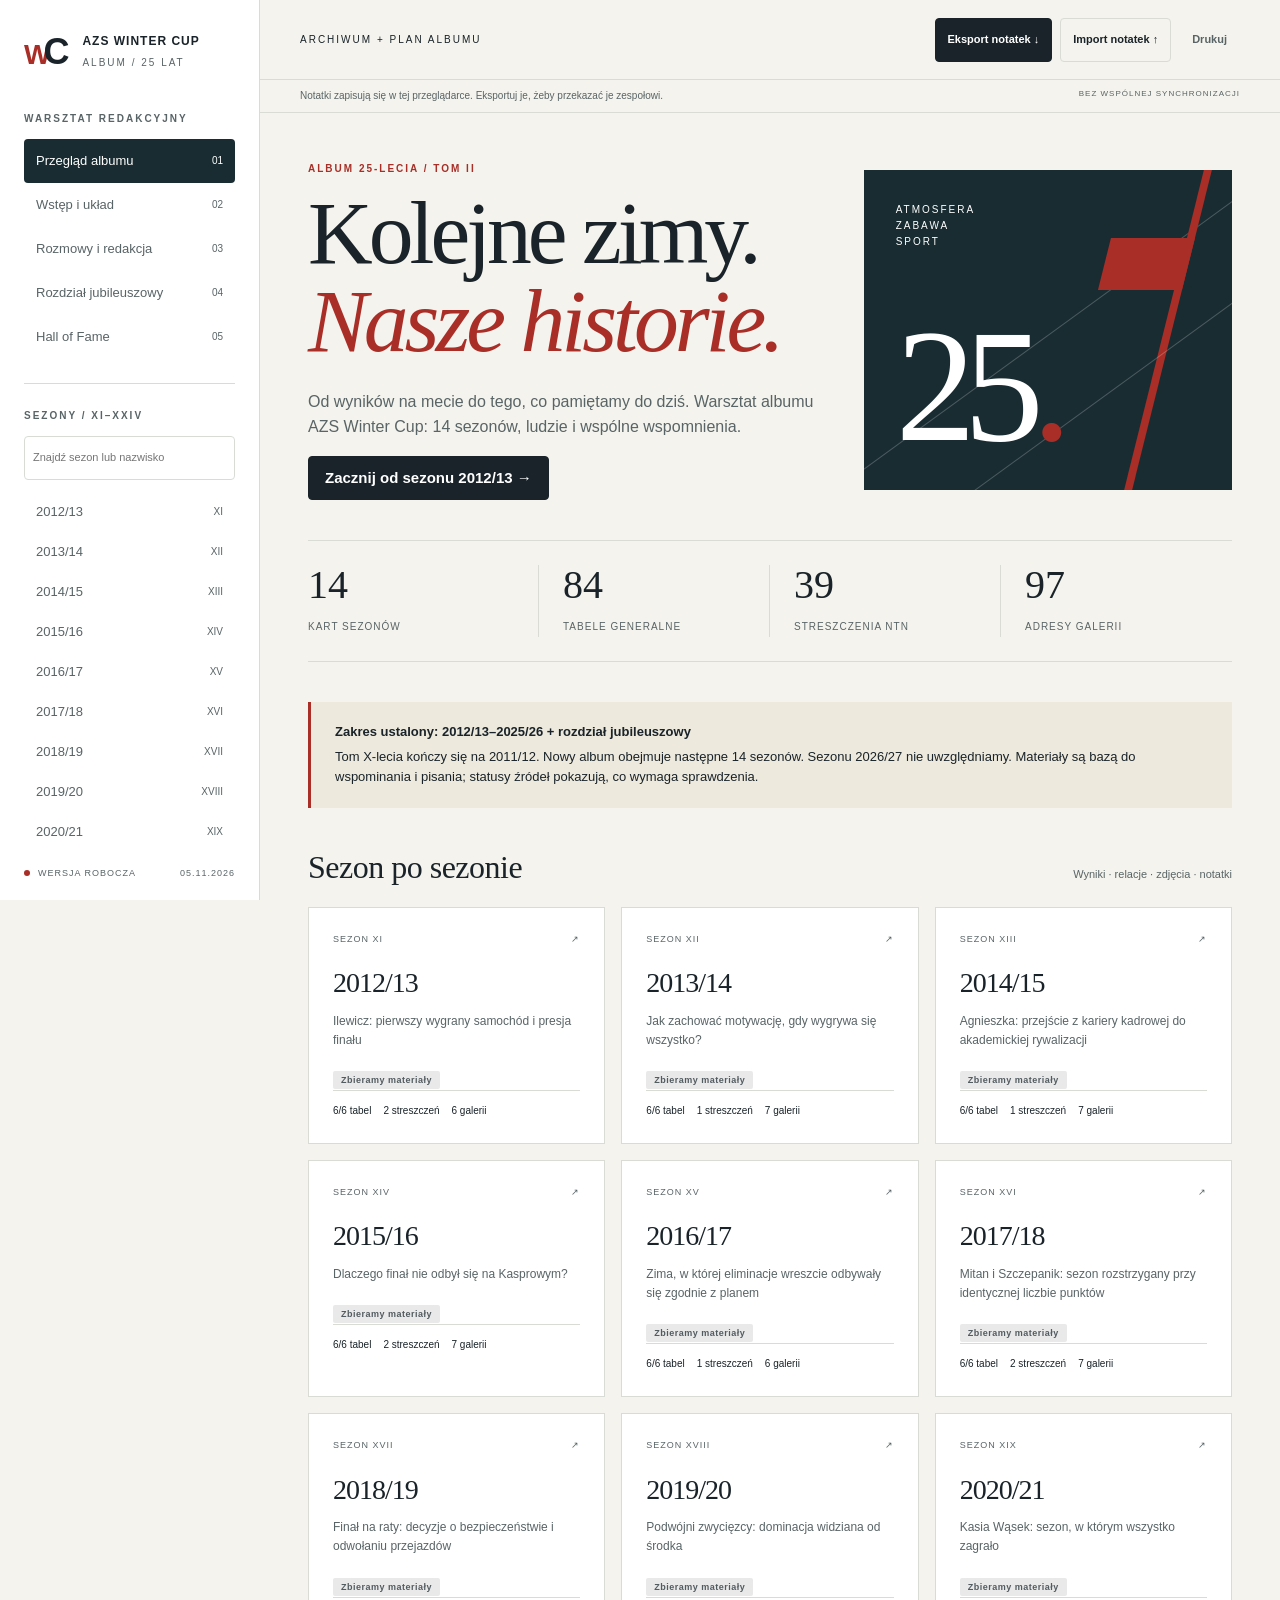
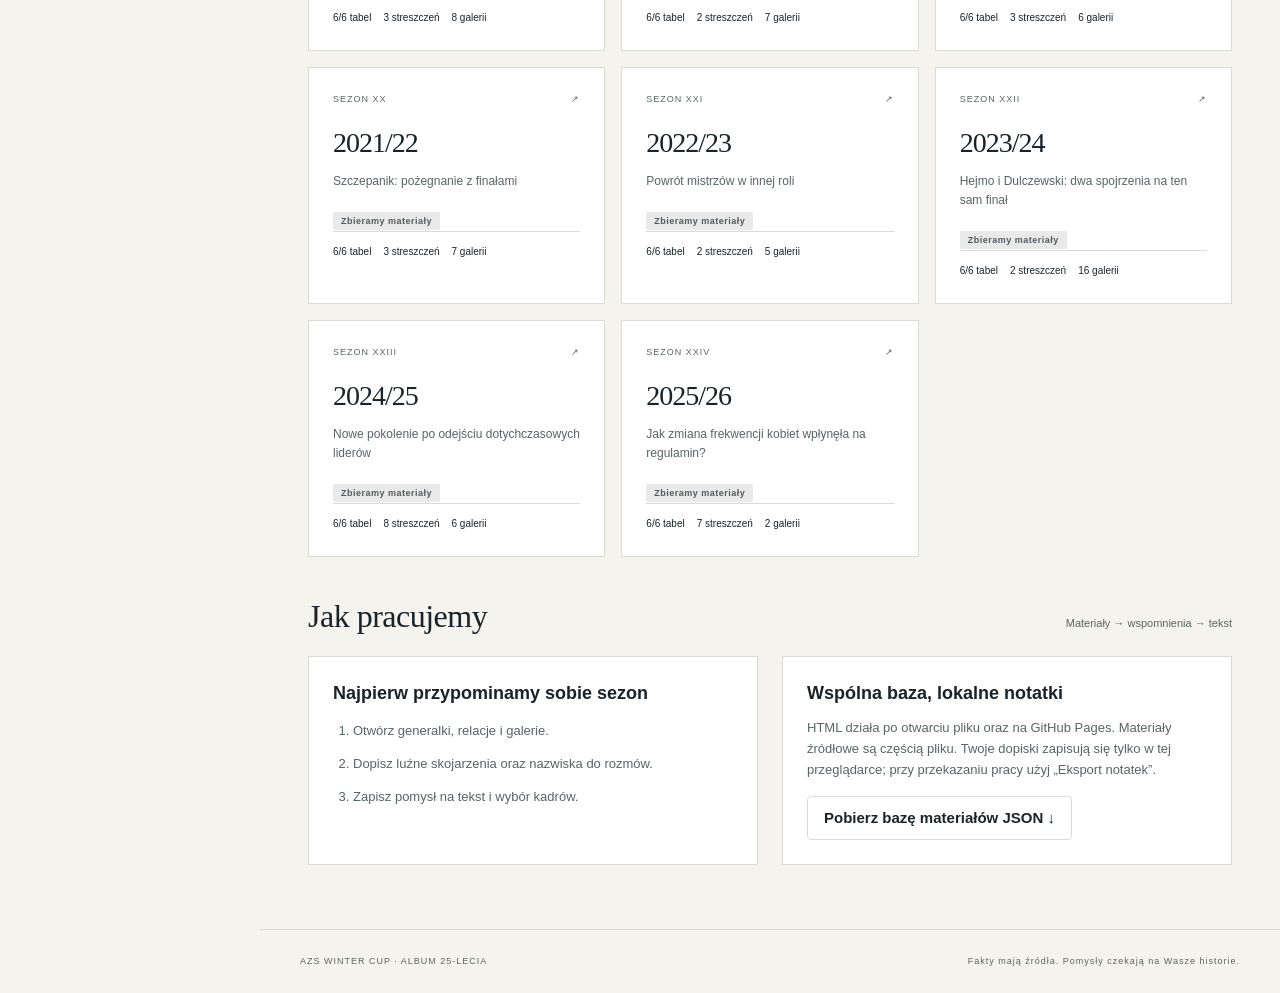
==== index.html @ 9c061614 "Create AZS Winter Cup anniversary album workspace" ====
<!doctype html>
<html lang="pl">
<head>
  <meta charset="utf-8">
  <meta name="viewport" content="width=device-width, initial-scale=1">
  <meta name="description" content="Warsztat redakcyjny albumu na 25-lecie AZS Winter Cup. Sezony, wyniki, relacje, galerie i plan rozmów.">
  <title>AZS Winter Cup — warsztat albumu 25-lecia</title>
  <style>:root{--ink:#192329;--paper:#f4f3ed;--white:#fff;--line:#d8dcd5;--muted:#596466;--red:#a92e27;--dark:#182c31;--sage:#dce5d9;--green:#345a43;--focus:#a92e27;--space:4px}*{box-sizing:border-box}body{margin:0;background:var(--paper);color:var(--ink);font:15px/1.6 -apple-system,BlinkMacSystemFont,"Segoe UI",sans-serif}a{color:var(--red);text-underline-offset:4px}button,input,textarea,select{font:inherit}button,.button{cursor:pointer;min-height:44px;padding:8px 16px;background:var(--ink);color:var(--white);border:1px solid var(--ink);border-radius:4px;font-weight:600;text-decoration:none;display:inline-flex;align-items:center;justify-content:center;gap:8px}.secondary{background:transparent;color:var(--ink);border-color:var(--line)}button:hover,.button:hover{filter:brightness(.92)}:focus-visible{outline:3px solid var(--focus);outline-offset:4px}input,textarea,select{width:100%;min-height:44px;background:var(--white);border:1px solid var(--line);border-radius:4px;color:var(--ink);padding:12px}textarea{resize:vertical;min-height:112px}h1,h2,h3,p{margin-top:0}h1{font:clamp(48px,7vw,100px)/.98 Georgia,serif;font-weight:400;letter-spacing:-4px;margin-bottom:24px}h2{font:32px/1.2 Georgia,serif;letter-spacing:-.5px;margin-bottom:24px}h3{font-size:18px;line-height:1.4;margin-bottom:12px}p{margin-bottom:16px}.skip{position:fixed;top:-100px;left:16px;z-index:10;padding:12px;background:var(--white)}.skip:focus{top:16px}.sidebar{position:fixed;inset:0 auto 0 0;width:260px;background:var(--white);border-right:1px solid var(--line);padding:32px 24px 20px;display:flex;flex-direction:column}.brand{display:flex;align-items:center;gap:12px;text-decoration:none;color:var(--ink);font-size:12px;font-weight:800;letter-spacing:1px;margin-bottom:40px}.brand small{display:block;font-size:10px;font-weight:500;color:var(--muted);letter-spacing:2px;margin-top:4px}.brand-mark{font-size:28px;line-height:1;letter-spacing:-7px;padding-right:8px;color:var(--red)}.brand-mark span{color:var(--ink);font-size:36px}.nav-label,.eyebrow{font-size:10px;font-weight:700;letter-spacing:2px;color:var(--muted);display:block;margin-bottom:12px}nav a{display:flex;align-items:center;justify-content:space-between;min-height:44px;padding:8px 12px;border-radius:4px;text-decoration:none;color:var(--muted);font-size:13px}nav a:hover{background:var(--paper)}nav a.active{background:var(--dark);color:var(--white)}nav a span:last-child{font-size:10px}.nav-seasons{border-top:1px solid var(--line);margin-top:24px;padding-top:24px;overflow:auto;flex:1}.nav-seasons input{font-size:11px;padding:8px;margin-bottom:12px}#season-nav a{min-height:40px;padding:8px 12px}#search-count{font-size:11px;margin:8px;color:var(--muted)}.sidebar-bottom{padding-top:16px;font-size:9px;letter-spacing:1px;display:flex;align-items:center;gap:8px;flex-wrap:wrap;color:var(--muted)}.sidebar-bottom>span:last-child{margin-left:auto}.dot{width:6px;height:6px;border-radius:50%;background:var(--red);display:inline-block}.workspace{margin-left:260px}.topbar{min-height:80px;padding:16px 40px;display:flex;justify-content:space-between;align-items:center;gap:16px;border-bottom:1px solid var(--line)}.topbar>span{font-size:10px;letter-spacing:2px}.top-actions{display:flex;gap:8px;align-items:center}.top-actions button,.top-actions .button{font-size:11px;padding:8px 12px}.icon-button{color:var(--muted);background:transparent;border-color:transparent}.save-strip{padding:8px 40px;font-size:10px;display:flex;gap:12px;justify-content:space-between;color:var(--muted);border-bottom:1px solid var(--line)}.save-strip>span:last-child{font-size:8px;letter-spacing:1px;white-space:nowrap}main{max-width:1440px;padding:48px 48px 64px;margin:auto;min-height:70vh}.eyebrow{color:var(--red)}.hero{position:relative;display:grid;grid-template-columns:1.4fr 1fr;gap:40px;padding-bottom:40px;border-bottom:1px solid var(--line);align-items:center}.hero .intro{max-width:520px;font-size:16px;color:var(--muted)}.hero h1 em{font-style:italic;color:var(--red)}.hero .index{position:absolute;right:0;top:0;font-size:10px;color:var(--muted)}.hero-art{background:var(--dark);min-height:320px;padding:32px;position:relative;overflow:hidden;color:var(--white);display:flex;flex-direction:column;justify-content:space-between}.hero-art:before,.hero-art:after{content:"";position:absolute;width:160%;height:1px;left:-40%;top:60%;background:#ffffff38;transform:rotate(-36deg)}.hero-art:after{top:75%;left:-20%}.hero-art .big{font:160px/.9 Georgia,serif;letter-spacing:-12px;z-index:1}.hero-art .art-caption{font-size:10px;letter-spacing:2px;max-width:160px;z-index:1}.hero-art .pole{position:absolute;right:60px;top:0;height:100%;width:8px;background:var(--red);transform:skewX(-14deg)}.hero-art .pole:after{content:"";background:var(--red);width:84px;height:52px;position:absolute;top:68px;right:0}.stats{display:grid;grid-template-columns:repeat(4,1fr);border-bottom:1px solid var(--line);padding:24px 0;margin-bottom:40px}.stat{border-right:1px solid var(--line);padding:0 24px}.stat:first-child{padding-left:0}.stat:last-child{border:0}.stat strong{font:40px/1 Georgia,serif;display:block;margin-bottom:8px}.stat span{font-size:10px;letter-spacing:1px;color:var(--muted);text-transform:uppercase}.section-title{display:flex;justify-content:space-between;gap:16px;align-items:baseline;margin-top:40px}.section-title h2{margin-bottom:20px}.section-title span{font-size:11px;color:var(--muted)}.notice{padding:20px 24px;border-left:3px solid var(--red);background:#eee9dd;margin:24px 0;font-size:13px}.notice strong{display:block;margin-bottom:4px}.notice p:last-child{margin-bottom:0}.season-grid{display:grid;grid-template-columns:repeat(3,1fr);gap:16px}.season-card{padding:24px;background:var(--white);border:1px solid var(--line);text-decoration:none;color:var(--ink);transition:transform .15s}.season-card:hover{transform:translateY(-3px);border-color:var(--ink)}.card-top{display:flex;align-items:center;justify-content:space-between;font-size:9px;color:var(--muted);letter-spacing:1px;margin-bottom:20px}.season-card h3{font:28px/1.2 Georgia,serif;letter-spacing:-1px}.season-card p{font-size:12px;color:var(--muted);margin:12px 0 16px}.mini-counts{font-size:10px;border-top:1px solid var(--line);padding-top:12px;display:flex;gap:12px;flex-wrap:wrap}.pill{padding:4px 8px;background:var(--sage);color:var(--green);border-radius:2px;font-size:9px;font-weight:700;letter-spacing:.5px}.pill.gap{background:#f3e8d8;color:#71521f}.pill.plan{background:#e9e9e9;color:#525b60}.two-col{display:grid;grid-template-columns:1fr 1fr;gap:24px}.panel{background:var(--white);padding:24px;border:1px solid var(--line)}.panel p,.panel li{font-size:13px;color:var(--muted)}.panel ol,.panel ul{padding-left:20px;margin-bottom:0}.panel li{margin-bottom:12px}.empty{background:transparent;border:1px dashed #b2bab4;padding:24px;color:var(--muted);font-size:13px}.season-head{display:flex;justify-content:space-between;align-items:start;gap:24px;border-bottom:1px solid var(--line);padding-bottom:32px}.season-head h1{font-size:clamp(48px,6vw,80px);margin-bottom:16px}.season-head .description{max-width:640px;color:var(--muted);font-size:14px}.season-number{font:80px/1 Georgia,serif;color:#bac2b9}.subnav{display:flex;gap:24px;overflow:auto;border-bottom:1px solid var(--line);margin-bottom:32px}.subnav a{white-space:nowrap;color:var(--muted);font-size:12px;padding:16px 0;text-decoration:none}.subnav a:first-child{color:var(--red);border-bottom:2px solid var(--red)}section{scroll-margin-top:24px}.category-tabs{display:flex;flex-wrap:wrap;gap:8px;margin:16px 0}.category-tabs button{background:transparent;color:var(--ink);border-color:var(--line);font-size:12px}.category-tabs button[aria-pressed=true]{background:var(--dark);color:var(--white)}.table-wrap{overflow:auto;background:var(--white);border:1px solid var(--line)}table{width:100%;border-collapse:collapse;font-size:12px;text-align:left}th{font-size:9px;letter-spacing:1px;text-transform:uppercase;background:#edeFE9;color:var(--muted);padding:12px 16px}td{padding:12px 16px;border-bottom:1px solid #edf0e9;vertical-align:top}tbody tr:last-child td{border-bottom:0}td:first-child{font-weight:700;color:var(--red);width:60px}td:nth-child(2){font-weight:600}.source-note{color:var(--muted);font-size:11px;margin:12px 0 20px}.article-list{display:grid;gap:16px}.article{display:grid;grid-template-columns:140px 1fr;gap:24px;padding:24px;background:var(--white);border:1px solid var(--line)}.article-meta{font-size:10px;color:var(--muted)}.article-meta strong{display:block;color:var(--red);letter-spacing:1px;margin-bottom:8px}.article h3{margin-bottom:12px}.article p{font-size:13px;margin-bottom:12px;color:var(--muted)}.article a{font-size:12px}.edition-table td{min-width:100px}.edition-table td:first-child{width:auto;color:var(--ink);font-size:12px}.gallery-link{display:block;margin-bottom:8px;font-size:11px}.metadata{display:block;color:var(--muted);font-size:10px;font-weight:400}.fields-grid{display:grid;grid-template-columns:1fr 1fr;gap:20px}.field{display:block;font-size:12px;font-weight:600}.field input,.field textarea,.field select{margin-top:8px;font-weight:400;font-size:13px}.field.wide{grid-column:1/-1}.planning{padding:24px;background:#e5eadd;border:1px solid #cbd5c6}.planning h3{font:24px/1.2 Georgia,serif}.person-grid{display:grid;grid-template-columns:repeat(3,1fr);gap:16px}.person{padding:24px;background:var(--white);border:1px solid var(--line)}.person .role{font-size:10px;color:var(--red);text-transform:uppercase;letter-spacing:1px;margin-bottom:12px}.person h3{font:24px/1.2 Georgia,serif}.person p{font-size:12px;color:var(--muted)}.person .source-note{margin-bottom:0}.wireframe{display:grid;grid-template-columns:1fr 1fr;background:var(--white);padding:24px;gap:16px;border:1px solid var(--line);margin:24px 0}.photo-slot{min-height:160px;border:1px dashed #a8b3a8;background:repeating-linear-gradient(-45deg,#f2f4ee,#f2f4ee 12px,#ebeee7 12px,#ebeee7 13px);display:flex;align-items:center;justify-content:center;text-align:center;padding:24px;color:var(--muted);font-size:11px;letter-spacing:1px}.photo-slot.tall{grid-row:span 2;min-height:320px}.wire-text{padding:12px}.wire-text p{font-size:12px;color:var(--muted)}.wire-text .fake-quote{font:24px/1.3 Georgia,serif;color:var(--ink)}.byline{font-size:10px!important;letter-spacing:1px;text-transform:uppercase}.checklist{list-style:none;padding:0!important}.checklist li{border-bottom:1px solid var(--line);padding:12px 0;margin:0;font-size:12px}.checklist li:before{content:"□";margin-right:12px}.previous-next{display:flex;justify-content:space-between;margin-top:40px;border-top:1px solid var(--line);padding-top:24px;font-size:12px;gap:24px}footer{border-top:1px solid var(--line);padding:24px 40px;font-size:9px;letter-spacing:1px;color:var(--muted);display:flex;justify-content:space-between;gap:16px}.intro-draft{padding:32px;background:var(--white);border-left:4px solid var(--red);font:22px/1.6 Georgia,serif}.intro-draft small{display:block;font:10px/1.6 -apple-system,sans-serif;color:var(--red);letter-spacing:1px;margin-bottom:16px}.mobile-label{display:none}.route-title{font-size:clamp(44px,6vw,76px)}.link-list{padding:0;list-style:none}.link-list li{padding:16px 0;border-bottom:1px solid var(--line)}.link-list a{font-size:13px}.link-list small{display:block;color:var(--muted);font-size:11px}.red{color:var(--red)}.compact{margin-bottom:0}.muted{color:var(--muted)}.table-heading{margin:24px 0 12px}.note-readonly{font-size:12px;color:var(--muted);white-space:pre-line}.pending-label{color:#71521f;font-size:11px}button[disabled]{opacity:.5;cursor:default}
@media(min-width:1600px){main{padding-top:64px}.hero-art{min-height:380px}}
@media(max-width:1100px){.sidebar{width:220px;padding:24px 16px}.workspace{margin-left:220px}main{padding:32px}.topbar,.save-strip{padding-left:32px;padding-right:32px}.season-grid,.person-grid{grid-template-columns:repeat(2,1fr)}.hero{gap:24px}.hero-art .big{font-size:128px}.hero-art{min-height:300px}.save-strip>span:last-child{display:none}}
@media(max-width:768px){.sidebar{position:static;width:auto;padding:20px 24px 12px;border-right:0;border-bottom:1px solid var(--line)}.brand{margin-bottom:20px}.sidebar>.nav-label,.sidebar-bottom{display:none}#main-nav{display:flex;gap:8px;overflow:auto}#main-nav a{white-space:nowrap;font-size:12px}#main-nav a span:last-child{display:none}.nav-seasons{margin-top:12px;padding-top:12px}.nav-seasons>.nav-label,.nav-seasons input{display:none}#season-nav{display:flex;overflow:auto;gap:4px}#season-nav a{white-space:nowrap}#season-nav a span:last-child{display:none}#search-count{display:none}.workspace{margin-left:0}.topbar{padding:12px 24px;min-height:68px}.topbar>span{display:none}.top-actions{width:100%;justify-content:space-between}.top-actions .button,.top-actions button{font-size:10px;padding:8px}.save-strip{padding:8px 24px;font-size:9px}main{padding:32px 24px 48px}.hero{grid-template-columns:1fr}.hero-art{min-height:240px;max-height:280px}.hero-art .big{font-size:140px}.hero-art .art-caption{margin-top:20px}.hero .index{display:none}h1{letter-spacing:-2px}.stats{grid-template-columns:repeat(2,1fr);row-gap:24px}.stat:nth-child(2){border-right:0}.stat:nth-child(3){padding-left:0}.stat strong{font-size:32px}.stat span{font-size:9px}.two-col{grid-template-columns:1fr}.season-grid,.person-grid{grid-template-columns:repeat(2,1fr)}.season-card{padding:20px}.season-card h3{font-size:24px}.season-number{font-size:56px}.article{grid-template-columns:1fr;gap:12px}.article-meta{display:flex;gap:16px}.article-meta strong{margin-bottom:0}.fields-grid{grid-template-columns:1fr}.field.wide{grid-column:auto}.wireframe{padding:16px;gap:12px}footer{padding:24px;flex-direction:column}.section-title{align-items:start}.section-title>span{max-width:140px;font-size:10px}.notice{padding:16px}.subnav{gap:20px}}
@media(max-width:420px){.season-grid,.person-grid{grid-template-columns:1fr}.wireframe{grid-template-columns:1fr}.photo-slot.tall{grid-row:auto;min-height:220px}.top-actions{gap:4px}.season-number{font-size:36px}.section-title{flex-direction:column;gap:0}.section-title>span{max-width:none;margin-bottom:16px}.section-title h2{margin-bottom:8px}main{padding:28px 20px}.season-head h1{font-size:48px}.topbar{padding:12px 16px}.save-strip{padding:8px 20px}}
@media print{.sidebar,.topbar,.save-strip,.subnav,.category-tabs,.previous-next,footer,.skip{display:none}.workspace{margin:0}main{padding:0;max-width:none}.hero{grid-template-columns:1fr 1fr}body{font-size:10pt;background:white}.season-grid{grid-template-columns:repeat(3,1fr)}.article,.panel,.person,.table-wrap{break-inside:avoid}.table-wrap{overflow:visible}.planning{background:white}a{color:inherit}.season-number{color:#666}textarea{height:120px}h1{font-size:48pt}section{break-inside:auto}.all-print-table{display:block!important}}

.print-only{display:none}.sr-only{position:absolute;width:1px;height:1px;padding:0;margin:-1px;overflow:hidden;clip:rect(0,0,0,0);white-space:nowrap;border:0}@media print{.print-only{display:block}.screen-table{display:none}}

@media(max-width:768px){.table-wrap table{min-width:600px}.hero>div{min-width:0}}
</style>
</head>
<body>
  <a class="skip" href="#main">Przejdź do treści</a>
  <aside class="sidebar">
    <a href="#start" class="brand" aria-label="AZS Winter Cup — strona główna"><span class="brand-mark">W<span>C</span></span><span>AZS WINTER CUP<small>ALBUM / 25 LAT</small></span></a>
    <p class="nav-label">WARSZTAT REDAKCYJNY</p>
    <nav aria-label="Plan albumu" id="main-nav"></nav>
    <div class="nav-seasons"><label class="nav-label" for="season-search">SEZONY / XI–XXIV</label><input id="season-search" type="search" placeholder="Znajdź sezon lub nazwisko" autocomplete="off"><nav aria-label="Sezony" id="season-nav"></nav><p id="search-count" role="status"></p></div>
    <div class="sidebar-bottom"><span class="dot"></span> WERSJA ROBOCZA <span>05.11.2026</span></div>
  </aside>
  <div class="workspace">
    <header class="topbar"><span>ARCHIWUM + PLAN ALBUMU</span><div class="top-actions"><button id="export">Eksport notatek ↓</button><button class="secondary" id="import-trigger">Import notatek ↑</button><input type="file" id="import" accept="application/json,.json" hidden><button class="icon-button" id="print" aria-label="Drukuj bieżącą stronę">Drukuj</button></div></header>
    <div class="save-strip"><span id="save-status" role="status">Notatki zapisują się w tej przeglądarce. Eksportuj je, żeby przekazać je zespołowi.</span><span>BEZ WSPÓLNEJ SYNCHRONIZACJI</span></div>
    <main id="main" tabindex="-1"></main>
    <footer>AZS WINTER CUP · ALBUM 25-LECIA <span>Fakty mają źródła. Pomysły czekają na Wasze historie.</span></footer>
  </div>
  <noscript>Włącz JavaScript, aby przeglądać karty sezonów. Surowe materiały są dostępne w katalogu research projektu.</noscript>
  <script>window.ALBUM_DATA = {"as_of":"2026-11-05","scope":"2012/13–2025/26 + rozdział jubileuszowy","seasons":[{"id":"s2012-13","label":"2012/13","roman":"XI","classifications":[{"category":"GS_K","scope":"końcowa klasyfikacja sezonu","source_url":"https://wintercup.pl/wp-content/uploads/2014/11/1213_klasyfikacja_generalna_kobiet.pdf","title":"Slalom Gigant Kobiet – Klasyfikacja Generalna","rows":[{"place":1,"name":"Leszczyńska Katarzyna","university":"ASP Warszawa","points":540,"source_row":"1    Leszczyńska Katarzyna        ASP Warszawa                        120   100     80         120   120    540"},{"place":2,"name":"Klimek Karolina","university":"PWSOS Radom WZTiR Zakopane","points":520,"source_row":"2    Klimek Karolina              PWSOS Radom WZTiR Zakopane          100   80*    100   120   100   100    520"},{"place":3,"name":"Kaczmarek Dorota","university":"ALK Warszawa","points":440,"source_row":"3    Kaczmarek Dorota             ALK Warszawa                 120     80   120    120                      440"},{"place":4,"name":"Górecka Klaudia","university":"AGH Kraków","points":375,"source_row":"4    Górecka Klaudia              AGH Kraków                    80    70    52*          100   65    60     375"},{"place":5,"name":"Horeczy Urszula","university":"UJ Kraków","points":360,"source_row":"5    Horeczy Urszula              UJ Kraków                    100    42*   60     70     65   56*   65     360"},{"place":6,"name":"Iwińska Katarzyna","university":"Politechnika Warszawska","points":331,"source_row":"6    Iwińska Katarzyna            Politechnika Warszawska       70    60           65    80    46*   56     331"},{"place":7,"name":"Popieluch Agata","university":"Politechnika Wrocławska","points":288,"source_row":"7    Popieluch Agata              Politechnika Wrocławska       60    49*   49     60    42*   70    49     288"},{"place":8,"name":"Gaweł Karolina","university":"AWF Kraków","points":274,"source_row":"8    Gaweł Karolina               AWF Kraków                    46    65    70     49    44*         44     274"},{"place":9,"name":"Kukuczka Joanna","university":"AWF Katowice","points":272,"source_row":"9    Kukuczka Joanna              AWF Katowice                  56    56    65     46     49         40*    272"},{"place":10,"name":"Wisławska Katarzyna","university":"ASP Warszawa","points":240.5,"source_row":"10   Wisławska Katarzyna          ASP Warszawa                 50,5                30     46   44    70    240,5"}],"status":"transcribed","notes":[]},{"category":"SL_K","scope":"końcowa klasyfikacja sezonu","source_url":"https://wintercup.pl/wp-content/uploads/2014/11/1213_klasyfikacja_generalna_kobiet.pdf","title":"Slalom Kobiet – Klasyfikacja Generalna","rows":[{"place":1,"name":"Klimek Karolina","university":"PWSOS Radom WZTiR Zakopane","points":580,"source_row":"1    Klimek Karolina              PWSOS Radom WZTiR Zakopane         100*   100    120   120   120   120    580"},{"place":2,"name":"Horeczy Urszula","university":"UJ Kraków","points":440,"source_row":"2    Horeczy Urszula              UJ Kraków                    100    60*   70     100   100   56*   70     440"},{"place":3,"name":"Górecka Klaudia","university":"AGH Kraków","points":395,"source_row":"3    Górecka Klaudia              AGH Kraków                    80    70    65                 100   80     395"},{"place":4,"name":"Iwińska Katarzyna","university":"Politechnika Warszawska","points":375,"source_row":"4    Iwińska Katarzyna            Politechnika Warszawska      70     65           80    80    80     7*    375"},{"place":5,"name":"Kaczmarek Dorota","university":"ALK Warszawa","points":360,"source_row":"5    Kaczmarek Dorota             ALK Warszawa                 120   120    120                             360"},{"place":6,"name":"Leszczyńska Katarzyna","university":"ASP Warszawa","points":300,"source_row":"6    Leszczyńska Katarzyna        ASP Warszawa                        80    80                 40    100    300"},{"place":7,"name":"Popieluch Agata","university":"Politechnika Wrocławska","points":275,"source_row":"7    Popieluch Agata              Politechnika Wrocławska             40           40    65    65    65     275"},{"place":8,"name":"Gaweł Karolina","university":"AWF Kraków","points":273,"source_row":"8    Gaweł Karolina               AWF Kraków                   65           52     60    56           40    273"},{"place":9,"name":"Wisławska Katarzyna","university":"ASP Warszawa","points":236,"source_row":"9    Wisławska Katarzyna          ASP Warszawa                 44                  46    44    46     56    236"},{"place":10,"name":"Kołder Anna","university":"UAM Poznań","points":215,"source_row":"10   Kołder Anna                  UAM Poznań                   36                  70    60          49     215"}],"status":"transcribed","notes":[]},{"category":"TEAM_K","scope":"końcowa klasyfikacja sezonu; uczelnie oddzielnie według płci","source_url":"https://wintercup.pl/wp-content/uploads/2014/11/1213_klasyfikacja_generalna_kobiet.pdf","title":"Drużynowa Klasyfikacja Generalna Kobiet","rows":[{"place":1,"name":"Uniwersytet Jagielloński","university":"Uniwersytet Jagielloński","points":1863.5,"source_row":"1 Uniwersytet Jagielloński      378,5   259 221 276 280 166 283 1863,5"},{"place":2,"name":"ASP Warszawa","university":"ASP Warszawa","points":1451,"source_row":"2 ASP Warszawa                          290 271 156       341 393 1451"},{"place":3,"name":"AWF Kraków","university":"AWF Kraków","points":1190,"source_row":"3 AWF Kraków                                 254 268 304 161 203 1190"},{"place":4,"name":"Politechnika Śląska Gliwice","university":"Politechnika Śląska Gliwice","points":916.5,"source_row":"4 Politechnika Śląska Gliwice           97,5 126 213 161 159 160 916,5"},{"place":5,"name":"AGH Kraków","university":"AGH Kraków","points":667,"source_row":"5 AGH Kraków                    262          211          194      667"},{"place":6,"name":"Politechnika Warszawska","university":"Politechnika Warszawska","points":517,"source_row":"6 Politechnika Warszawska       227                   170     120 517"},{"place":7,"name":"Uniwersytet Warszawski","university":"Uniwersytet Warszawski","points":472,"source_row":"7 Uniwersytet Warszawski                     184          168 120 472"},{"place":8,"name":"ALK Warszawa","university":"ALK Warszawa","points":421,"source_row":"8 ALK Warszawa                                    214     207      421"},{"place":9,"name":"SWPS Warszawa","university":"SWPS Warszawa","points":392,"source_row":"9 SWPS Warszawa                 149      65 53            75 50    392"},{"place":10,"name":"UEK Kraków","university":"UEK Kraków","points":375,"source_row":"10 UEK Kraków                            100 128 123            24  375"}],"status":"transcribed","notes":[]},{"category":"GS_M","scope":"końcowa klasyfikacja sezonu","source_url":"https://wintercup.pl/wp-content/uploads/2014/11/1213_klasyfikacja_generalna_mezczyzn.pdf","title":"Slalom Gigant Mężczyzn – Klasyfikacja Generalna","rows":[{"place":1,"name":"Ilewicz Jakub","university":"AWF Katowice","points":750,"source_row":"1    Ilewicz Jakub           AWF Katowice              150 130* 150 150 150 150 130*     750"},{"place":2,"name":"Bury Łukasz","university":"AWF Katowice","points":515,"source_row":"2    Bury Łukasz             AWF Katowice                  100 100 110 53* 110 95        515"},{"place":3,"name":"Leonowicz Kasper","university":"Uniwersytet Warszawski","points":480,"source_row":"3    Leonowicz Kasper        Uniwersytet Warszawski     90 110       130          150    480"},{"place":4,"name":"Kubala Robert","university":"UEK Kraków","points":480,"source_row":"4    Kubala Robert           UEK Kraków                 95      95 100        100 90     480"},{"place":5,"name":"Świerczek Piotr","university":"SGH Warszawa","points":459,"source_row":"5    Świerczek Piotr         SGH Warszawa               82           86 130 82     79    459"},{"place":6,"name":"Sołtys Jan","university":"Uniwersytet Warszawski","points":437,"source_row":"6    Sołtys Jan              Uniwersytet Warszawski    110 150                 95  82    437"},{"place":7,"name":"Wyporek Jakub","university":"AWF Kraków","points":410,"source_row":"7    Wyporek Jakub           AWF Kraków                 72      52 76 110         100    410"},{"place":8,"name":"Krawczyk Adam","university":"AGH Kraków","points":406,"source_row":"8    Krawczyk Adam           AGH Kraków                100 72 11* 90      54   90        406"},{"place":9,"name":"Lis Wojciech","university":"UJ Kraków","points":405,"source_row":"9    Lis Wojciech            UJ Kraków                  65  82  72 60*         76 110    405"},{"place":10,"name":"Kępa Tomasz","university":"Politechnika Krakowska","points":371,"source_row":"10   Kępa Tomasz             Politechnika Krakowska    24* 61    74 74    86       76    371"}],"status":"transcribed","notes":[]},{"category":"SL_M","scope":"końcowa klasyfikacja sezonu","source_url":"https://wintercup.pl/wp-content/uploads/2014/11/1213_klasyfikacja_generalna_mezczyzn.pdf","title":"Slalom Mężczyzn – Klasyfikacja Generalna","rows":[{"place":1,"name":"Ilewicz Jakub","university":"AWF Katowice","points":750,"source_row":"1    Ilewicz Jakub           AWF Katowice              150*    8*    150 150 150     150    150    750"},{"place":2,"name":"Krawczyk Adam","university":"AGH Kraków","points":650,"source_row":"2    Krawczyk Adam           AGH Kraków                130    150    130 110* 110*   130    110    650"},{"place":3,"name":"Kubala Robert","university":"UEK Kraków","points":585,"source_row":"3    Kubala Robert           UEK Kraków                86*            95 130 130     100    130    585"},{"place":4,"name":"Leonowicz Kasper","university":"Uniwersytet Warszawski","points":415,"source_row":"4    Leonowicz Kasper        Uniwersytet Warszawski    110    110         100               95     415"},{"place":5,"name":"Sierpiński Ludwik","university":"ALK Warszawa","points":406,"source_row":"5    Sierpiński Ludwik       ALK Warszawa              100    130     86             86      4     406"},{"place":6,"name":"Bury Łukasz","university":"AWF Katowice","points":392,"source_row":"6    Bury Łukasz             AWF Katowice                      53     54   90        95     100    392"},{"place":7,"name":"Słupiński Krzysztof","university":"UJ Kraków","points":372,"source_row":"7    Słupiński Krzysztof     UJ Kraków                 59*    68     72   76   86    63*    70     372"},{"place":8,"name":"Miśkowiec Karol","university":"AGH Kraków","points":367.5,"source_row":"8    Miśkowiec Karol         AGH Kraków                92,5   54     110 56                  55   367,5"},{"place":9,"name":"Broekere Adam","university":"UEK Kraków","points":364,"source_row":"9    Broekere Adam           UEK Kraków                 82     52     82             74      74    364"},{"place":10,"name":"Jurczyk Mateusz","university":"AGH Kraków","points":352,"source_row":"10   Jurczyk Mateusz         AGH Kraków                 76    86     76   55   59                  352"}],"status":"transcribed","notes":[]},{"category":"TEAM_M","scope":"końcowa klasyfikacja sezonu; uczelnie oddzielnie według płci","source_url":"https://wintercup.pl/wp-content/uploads/2014/11/1213_klasyfikacja_generalna_mezczyzn.pdf","title":"Drużynowa Klasyfikacja Generalna Mężczyzn","rows":[{"place":1,"name":"AGH Kraków","university":"AGH Kraków","points":4840.5,"source_row":"1 AGH Kraków                    602,5 779 724    774 782 585 594 4840,5"},{"place":2,"name":"Politechnika Śląska Gliwice","university":"Politechnika Śląska Gliwice","points":4126.5,"source_row":"2 Politechnika Śląska Gliwice    666 480 612     564 705,5 510 589 4126,5"},{"place":3,"name":"AWF Katowice","university":"AWF Katowice","points":3688,"source_row":"3 AWF Katowice                        537 913    635 497 592 514 3688"},{"place":4,"name":"Politechnika Krakowska","university":"Politechnika Krakowska","points":3185.5,"source_row":"4 Politechnika Krakowska        674,5 567 553    433       427 531 3185,5"},{"place":5,"name":"Uniwersytet Warszawski","university":"Uniwersytet Warszawski","points":3156,"source_row":"5 Uniwersytet Warszawski         594 829 306               647 780 3156"},{"place":6,"name":"UJ Kraków","university":"UJ Kraków","points":2584,"source_row":"6 UJ Kraków                      298 437 399     265 397 403 385 2584"},{"place":7,"name":"Politechnika Warszawska","university":"Politechnika Warszawska","points":2145,"source_row":"7 Politechnika Warszawska        421 470         215       541 498 2145"},{"place":8,"name":"ALK Warszawa","university":"ALK Warszawa","points":1365,"source_row":"8 ALK Warszawa                   231 340         220       253 321 1365"},{"place":9,"name":"ATH Bielsko-Biała","university":"ATH Bielsko-Biała","points":671,"source_row":"9 ATH Bielsko-Biała                   177 220              274      671"},{"place":10,"name":"SGH Warszawa","university":"SGH Warszawa","points":631,"source_row":"10 SGH Warszawa                                   339 292            631"}],"status":"transcribed","notes":[]}],"resultGaps":[],"events":[{"label":"I eliminacje, 21.12.2012 Zakopane, Harenda","source_url":"https://wintercup.pl/wyniki/","results":[{"title":"wyniki kobiet","url":"https://wintercup.pl/wp-content/uploads/2014/11/1213_12_21_harenda_wyniki_k.pdf"},{"title":"wyniki mężczyzn","url":"https://wintercup.pl/wp-content/uploads/2014/11/1213_12_21_harenda_wyniki_m.pdf"}],"date":"2012-12-21"},{"label":"II eliminacje, 11.01.2013 Czorstyn-Ski","source_url":"https://wintercup.pl/wyniki/","results":[{"title":"wyniki kobiet","url":"https://wintercup.pl/wp-content/uploads/2014/11/1213_01_11_kluszkowce_wyniki_k.pdf"},{"title":"wyniki mężczyzn","url":"https://wintercup.pl/wp-content/uploads/2014/11/1213_01_11_kluszkowce_wyniki_m.pdf"}],"date":"2013-01-11"},{"label":"III eliminacje, 18.01.2013 Zawoja, Mosorny Groń","source_url":"https://wintercup.pl/wyniki/","results":[{"title":"wyniki kobiet","url":"https://wintercup.pl/wp-content/uploads/2014/11/1213_01_18_zawoja_wyniki_k.pdf"},{"title":"wyniki mężczyzn","url":"https://wintercup.pl/wp-content/uploads/2014/11/1213_01_18_zawoja_wyniki_m.pdf"}],"date":"2013-01-18"},{"label":"IV eliminacje, 1.02.2013 Czorstyn-Ski","source_url":"https://wintercup.pl/wyniki/","results":[{"title":"wyniki kobiet","url":"https://wintercup.pl/wp-content/uploads/2014/11/1213_02_01_kluszkowce_wyniki_k.pdf"},{"title":"wyniki mężczyzn","url":"https://wintercup.pl/wp-content/uploads/2014/11/1213_02_01_kluszkowce_wyniki_m.pdf"}],"date":"2013-02-01"},{"label":"V eliminacje, 8.02.2013 Zakopane, Harenda","source_url":"https://wintercup.pl/wyniki/","results":[{"title":"wyniki kobiet","url":"https://wintercup.pl/wp-content/uploads/2014/11/1213_02_08_harenda_wyniki_k.pdf"},{"title":"wyniki mężczyzn","url":"https://wintercup.pl/wp-content/uploads/2014/11/1213_02_08_harenda_wyniki_m.pdf"}],"date":"2013-02-08"},{"label":"VI eliminacje, 15.02.2013 Zawoja, Mosorny Groń","source_url":"https://wintercup.pl/wyniki/","results":[{"title":"wyniki kobiet","url":"https://wintercup.pl/wp-content/uploads/2014/11/1213_02_15_zawoja_wyniki_k.pdf"},{"title":"wyniki mężczyzn","url":"https://wintercup.pl/wp-content/uploads/2014/11/1213_02_15_zawoja_wyniki_m.pdf"}],"date":"2013-02-15"},{"label":"FINAŁY, 1.03.2013 Zakopane, Harenda","source_url":"https://wintercup.pl/wyniki/","results":[{"title":"wyniki kobiet","url":"https://wintercup.pl/wp-content/uploads/2014/11/1213_03_01_final_wyniki_k.pdf"},{"title":"wyniki mężczyzn","url":"https://wintercup.pl/wp-content/uploads/2014/11/1213_03_01_final_wyniki_m.pdf"}],"date":"2013-03-01"},{"label":"PUCHAR X-LECIA, 2.03.2013 Zakopane, Harenda","source_url":"https://wintercup.pl/wyniki/","results":[{"title":"wyniki kobiet","url":"https://wintercup.pl/wp-content/uploads/2014/11/1213_03_02_puchar_X-lecia_wyniki_k.pdf"},{"title":"wyniki mężczyzn","url":"https://wintercup.pl/wp-content/uploads/2014/11/1213_03_02_puchar_X-lecia_wyniki_m.pdf"}],"date":"2013-03-02"}],"articles":[{"title":"AZS Winter Cup: Ilewicz wygrywa samochód","url":"https://www.ntn.pl/azs-winter-cup-ilewicz-wygrywa-samochod/","published":"2013-03-02","date_scope":"Data publikacji; datę zawodów należy uzgodnić z kalendarzem i wynikami.","edition":"Finał","type":"relacja","summary":"Jakub Ilewicz zapewnił sobie nagrodę samochodową już po gigancie, choć tę konkurencję w finale wygrał Kasper Leonowicz. Katarzyna Leszczyńska i Karolina Klimek podzieliły między siebie końcowe zwycięstwa kobiet w gigancie i slalomie. Relacja opisuje także trudne warunki na Harendzie i oczekiwanie na odbywający się następnego dnia Puchar X-lecia.","status":"streszczenie robocze na podstawie treści artykułu","people":["Jakub Ilewicz","Katarzyna Leszczyńska","Karolina Klimek","Kasper Leonowicz"],"story_angles":["Ilewicz: pierwszy wygrany samochód i presja finału","Pierwszy sezon po granicy poprzedniego tomu; spotkanie pokoleń na X-leciu"],"author":"Michał Szypliński","publisher":"NTN Snow & More","checked_at":"2026-11-05","source_method":"Publiczne WordPress REST API: pełna treść wpisu; ręcznie odczytane fragmenty merytoryczne, wstęp i zakończenie.","author_verified":true,"author_evidence":"HTML meta[name=author]"},{"title":"Ostatnie gadające głowy – Puchar X-lecia AZS Winter Cup","url":"https://www.ntn.pl/ostatnie-gadajace-glowy-puchar-x-lecia-azs-winter-cup/","published":"2013-04-08","date_scope":"Data publikacji; datę zawodów należy uzgodnić z kalendarzem i wynikami.","edition":"Puchar X-lecia","type":"wideo — opis przeczytany, film do obejrzenia","summary":"Opis odcinka zapowiada rozmowy z weteranami Pucharu X-lecia: Agnieszką Bernas, Jackiem Rojewskim i Maciejem Chylewskim. Autor odsyła także do galerii oraz filmu z występów Dirty Riffz i D.I.CH.O.S. To materiał do szukania bohaterów i atmosfery jubileuszu; sam film wymaga jeszcze obejrzenia i spisania wypowiedzi.","status":"opis publikacji przeczytany; wideo do obejrzenia","people":["Agnieszka Bernas","Jacek Rojewski","Maciej Chylewski","Michał Szypliński"],"story_angles":["Co zostało po pierwszej dekadzie?","Weterani jako pomost między tomami"],"author":"Michał Szypliński","publisher":"NTN Snow & More","checked_at":"2026-11-05","source_method":"Publiczne WordPress REST API: pełna treść wpisu; ręcznie odczytane fragmenty merytoryczne, wstęp i zakończenie.","author_verified":true,"author_evidence":"HTML meta[name=author]"}],"articleGaps":["Streszczono wybrane materiały finałowe; relacje eliminacji są w osobnym indeksie i czekają na opracowanie.","Rozmowy, cytaty i wybór fotografii wymagają osobnej pracy redakcyjnej."],"articleIndex":[{"id":18064,"title":"Inauguracja AZS Winter Cup 2012/2013 w piątek na Harendzie","url":"https://www.ntn.pl/inauguracja-azs-winter-cup-2012-2013-w-piatek-na-harendzie/","published":"2012-12-17","status":"link odnaleziony; treść do opracowania","type":"artykuł","has_summary":false,"author":null,"author_verified":false,"author_status":"Podpis autora do sprawdzenia przed opracowaniem"},{"id":18105,"title":"Układ sił przed pierwszymi zawodami AZS Winter Cup","url":"https://www.ntn.pl/uklad-sil-przed-pierwszymi-zawodami-azs-winter-cup/","published":"2012-12-20","status":"link odnaleziony; treść do opracowania","type":"artykuł","has_summary":false,"author":null,"author_verified":false,"author_status":"Podpis autora do sprawdzenia przed opracowaniem"},{"id":18158,"title":"Kaczmarek i Ilewicz ozłoceni na inauguracji AZS Winter Cup 2013","url":"https://www.ntn.pl/kaczmarek-i-ilewicz-ozloceni-na-inauguracji-azs-winter-cup-2013/","published":"2012-12-22","status":"link odnaleziony; treść do opracowania","type":"artykuł","has_summary":false,"author":null,"author_verified":false,"author_status":"Podpis autora do sprawdzenia przed opracowaniem"},{"id":18201,"title":"Gadające głowy – AZS Winter Cup #1 Zakopane","url":"https://www.ntn.pl/gadajace-glowy-azs-winter-cup-zakopane/","published":"2012-12-26","status":"link odnaleziony; treść do opracowania","type":"wideo","has_summary":false,"author":null,"author_verified":false,"author_status":"Podpis autora do sprawdzenia przed opracowaniem"},{"id":18543,"title":"AZS Winter Cup: dzień niespodzianek w Kluszkowcach","url":"https://www.ntn.pl/azs-winter-cup-dzien-niespodzianek-w-kluszkowcach/","published":"2013-01-12","status":"link odnaleziony; treść do opracowania","type":"artykuł","has_summary":false,"author":null,"author_verified":false,"author_status":"Podpis autora do sprawdzenia przed opracowaniem"},{"id":18608,"title":"Gadające głowy – AZS Winter Cup #2 Kluszkowce","url":"https://www.ntn.pl/gadajace-glowy-azs-winter-cup-2-kluszkowce/","published":"2013-01-15","status":"link odnaleziony; treść do opracowania","type":"wideo","has_summary":false,"author":null,"author_verified":false,"author_status":"Podpis autora do sprawdzenia przed opracowaniem"},{"id":18670,"title":"AZS Winter Cup: dominacja faworytów w Zawoi","url":"https://www.ntn.pl/azs-winter-cup-dominacja-faworytow-w-zawoi/","published":"2013-01-20","status":"link odnaleziony; treść do opracowania","type":"artykuł","has_summary":false,"author":null,"author_verified":false,"author_status":"Podpis autora do sprawdzenia przed opracowaniem"},{"id":18766,"title":"Gadające głowy – AZS Winter Cup #3 Zawoja","url":"https://www.ntn.pl/gadajace-glowy-azs-winter-cup-3-zawoja/","published":"2013-01-22","status":"link odnaleziony; treść do opracowania","type":"wideo","has_summary":false,"author":null,"author_verified":false,"author_status":"Podpis autora do sprawdzenia przed opracowaniem"},{"id":18935,"title":"Czwarta odsłona AZS Winter Cup","url":"https://www.ntn.pl/czwarta-odslona-azs-winter-cup/","published":"2013-02-03","status":"link odnaleziony; treść do opracowania","type":"artykuł","has_summary":false,"author":null,"author_verified":false,"author_status":"Podpis autora do sprawdzenia przed opracowaniem"},{"id":19447,"title":"AZS Winter Cup: święto warszawiaków w Zawoi","url":"https://www.ntn.pl/azs-winter-cup-swieto-warszawiakow-w-zawoi/","published":"2013-02-16","status":"link odnaleziony; treść do opracowania","type":"artykuł","has_summary":false,"author":null,"author_verified":false,"author_status":"Podpis autora do sprawdzenia przed opracowaniem"},{"id":19442,"title":"Gadające głowy – AZS Winter Cup #5 Zakopane","url":"https://www.ntn.pl/gadajace-glowy-azs-winter-cup-5-zakopane/","published":"2013-02-16","status":"link odnaleziony; treść do opracowania","type":"wideo","has_summary":false,"author":null,"author_verified":false,"author_status":"Podpis autora do sprawdzenia przed opracowaniem"},{"id":19503,"title":"Gadające głowy – AZS Winter Cup #6 Zawoja","url":"https://www.ntn.pl/gadajace-glowy-azs-winter-cup-6-zawoja/","published":"2013-02-17","status":"link odnaleziony; treść do opracowania","type":"wideo","has_summary":false,"author":null,"author_verified":false,"author_status":"Podpis autora do sprawdzenia przed opracowaniem"},{"id":19694,"title":"AZS Winter Cup: decydująca rozgrywka","url":"https://www.ntn.pl/azs-winter-cup-decydujaca-rozgrywka/","published":"2013-02-26","status":"link odnaleziony; treść do opracowania","type":"artykuł","has_summary":false,"author":null,"author_verified":false,"author_status":"Podpis autora do sprawdzenia przed opracowaniem"},{"id":20574,"title":"Gadające głowy – finał AZS Winter Cup","url":"https://www.ntn.pl/gadajace-glowy-final-azs-winter-cup/","published":"2013-04-06","status":"link odnaleziony; treść do opracowania","type":"wideo","has_summary":false,"author":null,"author_verified":false,"author_status":"Podpis autora do sprawdzenia przed opracowaniem"}],"editorialQuestions":["Jakub: czy po gigancie naprawdę odpuściły nerwy związane z nagrodą samochodową? Co pamiętasz z pierwszych minut po rozstrzygnięciu?","Kasia i Karolina: jak wspominacie podział zwycięstw w slalomie i gigancie oraz walkę o samochód?","Które spotkanie z weteranami na Pucharze X-lecia najlepiej łączy pierwszy album z nowym tomem?"],"interviewCandidates":["Jakub Ilewicz","Karolina Klimek"],"galleries":[{"title":"Ostatnie gadające głowy – Puchar X-lecia AZS Winter Cup – galeria (tym miejscu)","url":"http://skifoto.pl/galeria-zdjec/?id=30","platform":"SkiFoto (stare archiwum)","edition":"Puchar jubileuszowy","date":"2013-03-02","venue":null,"photographer":"Michał Szypliński / SkiFoto","status":"stare_archiwum_404_lub_do_sprawdzenia","notes":"Stary system skifoto.pl/galeria-zdjec/?id=…; próbka id=21 zwraca HTTP 404. Poszukujemy oryginałów u autora. Nie ma potwierdzonej współczesnej galerii.","source_url":"https://www.ntn.pl/ostatnie-gadajace-glowy-puchar-x-lecia-azs-winter-cup/","evidence_sources":[{"source_url":"https://www.ntn.pl/ostatnie-gadajace-glowy-puchar-x-lecia-azs-winter-cup/","source_title":"Ostatnie gadające głowy – Puchar X-lecia AZS Winter Cup","article_published":"2013-04-08","link_label":"tym miejscu","original_url":"http://skifoto.pl/galeria-zdjec/?id=30"}],"last_checked":"2026-11-05","official_event_label":"PUCHAR X-LECIA, 2.03.2013 Zakopane, Harenda","event_source_url":"https://wintercup.pl/wyniki/","date_source_url":"https://wintercup.pl/wyniki/"},{"title":"Gadające głowy – finał AZS Winter Cup – galeria (tym miejscu)","url":"http://skifoto.pl/galeria-zdjec/?id=25","platform":"SkiFoto (stare archiwum)","edition":"Finał","date":"2013-03-01","venue":null,"photographer":"Michał Szypliński / SkiFoto","status":"stare_archiwum_404_lub_do_sprawdzenia","notes":"Stary system skifoto.pl/galeria-zdjec/?id=…; próbka id=21 zwraca HTTP 404. Poszukujemy oryginałów u autora. Nie ma potwierdzonej współczesnej galerii.","source_url":"https://www.ntn.pl/gadajace-glowy-final-azs-winter-cup/","evidence_sources":[{"source_url":"https://www.ntn.pl/gadajace-glowy-final-azs-winter-cup/","source_title":"Gadające głowy – finał AZS Winter Cup","article_published":"2013-04-06","link_label":"tym miejscu","original_url":"http://skifoto.pl/galeria-zdjec/?id=25"}],"last_checked":"2026-11-05","official_event_label":"FINAŁY, 1.03.2013 Zakopane, Harenda","event_source_url":"https://wintercup.pl/wyniki/","date_source_url":"https://wintercup.pl/wyniki/"},{"title":"OBEJRZYJ PONAD 300 ZDJĘĆ Z SZÓSTYCH ELIMINACJI AZS WINTER CUP W ZAWOI","url":"http://skifoto.pl/galeria-zdjec/?id=24","platform":"SkiFoto (stare archiwum)","edition":"6. eliminacje","date":"2013-02-15","venue":"Zawoja","photographer":"Michał Szypliński / SkiFoto","status":"stare_archiwum_404_lub_do_sprawdzenia","notes":"Stary system skifoto.pl/galeria-zdjec/?id=…; próbka id=21 zwraca HTTP 404. Poszukujemy oryginałów u autora. Nie ma potwierdzonej współczesnej galerii.","source_url":"https://www.ntn.pl/gadajace-glowy-azs-winter-cup-6-zawoja/","evidence_sources":[{"source_url":"https://www.ntn.pl/gadajace-glowy-azs-winter-cup-6-zawoja/","source_title":"Gadające głowy – AZS Winter Cup #6 Zawoja","article_published":"2013-02-17","link_label":"OBEJRZYJ PONAD 300 ZDJĘĆ Z SZÓSTYCH ELIMINACJI AZS WINTER CUP W ZAWOI","original_url":"http://skifoto.pl/galeria-zdjec/?id=24"}],"last_checked":"2026-11-05","official_event_label":"VI eliminacje, 15.02.2013 Zawoja, Mosorny Groń","event_source_url":"https://wintercup.pl/wyniki/","date_source_url":"https://wintercup.pl/wyniki/"},{"title":"OBEJRZYJ GALERIĘ 264 ZDJĘĆ Z AZS WINTER CUP W ZAWOI","url":"http://skifoto.pl/galeria-zdjec/?id=23","platform":"SkiFoto (stare archiwum)","edition":"3. eliminacje","date":"2013-01-18","venue":"Zawoja","photographer":"Michał Szypliński / SkiFoto","status":"stare_archiwum_404_lub_do_sprawdzenia","notes":"Stary system skifoto.pl/galeria-zdjec/?id=…; próbka id=21 zwraca HTTP 404. Poszukujemy oryginałów u autora. Nie ma potwierdzonej współczesnej galerii.","source_url":"https://www.ntn.pl/azs-winter-cup-dominacja-faworytow-w-zawoi/","evidence_sources":[{"source_url":"https://www.ntn.pl/azs-winter-cup-dominacja-faworytow-w-zawoi/","source_title":"AZS Winter Cup: dominacja faworytów w Zawoi","article_published":"2013-01-20","link_label":"OBEJRZYJ GALERIĘ 264 ZDJĘĆ Z AZS WINTER CUP W ZAWOI","original_url":"http://skifoto.pl/galeria-zdjec/?id=23"}],"last_checked":"2026-11-05","official_event_label":"III eliminacje, 18.01.2013 Zawoja, Mosorny Groń","event_source_url":"https://wintercup.pl/wyniki/","date_source_url":"https://wintercup.pl/wyniki/"},{"title":"OBEJRZYJ 274 ZDJĘCIA Z 2. ELIMINACJI AZS WINTER CUP 2012/2013 W KLUSZKOWCACH","url":"http://skifoto.pl/galeria-zdjec/?id=22","platform":"SkiFoto (stare archiwum)","edition":"2. eliminacje","date":"2013-01-11","venue":"Kluszkowce","photographer":"Michał Szypliński / SkiFoto","status":"stare_archiwum_404_lub_do_sprawdzenia","notes":"Stary system skifoto.pl/galeria-zdjec/?id=…; próbka id=21 zwraca HTTP 404. Poszukujemy oryginałów u autora. Nie ma potwierdzonej współczesnej galerii.","source_url":"https://www.ntn.pl/gadajace-glowy-azs-winter-cup-2-kluszkowce/","evidence_sources":[{"source_url":"https://www.ntn.pl/gadajace-glowy-azs-winter-cup-2-kluszkowce/","source_title":"Gadające głowy – AZS Winter Cup #2 Kluszkowce","article_published":"2013-01-15","link_label":"OBEJRZYJ 274 ZDJĘCIA Z 2. ELIMINACJI AZS WINTER CUP 2012/2013 W KLUSZKOWCACH","original_url":"http://skifoto.pl/galeria-zdjec/?id=22"}],"last_checked":"2026-11-05","official_event_label":"II eliminacje, 11.01.2013 Czorstyn-Ski","event_source_url":"https://wintercup.pl/wyniki/","date_source_url":"https://wintercup.pl/wyniki/"},{"title":"OBEJRZYJ 243 ZDJĘCIA Z 1. ELIMINACJI AZS WINTER CUP 2012/2013 NA HARENDZIE","url":"http://skifoto.pl/galeria-zdjec/?id=21","platform":"SkiFoto (stare archiwum)","edition":"1. eliminacje","date":"2012-12-21","venue":null,"photographer":"Michał Szypliński / SkiFoto","status":"stare_archiwum_404_lub_do_sprawdzenia","notes":"Stary system skifoto.pl/galeria-zdjec/?id=…; próbka id=21 zwraca HTTP 404. Poszukujemy oryginałów u autora. Nie ma potwierdzonej współczesnej galerii.","source_url":"https://www.ntn.pl/kaczmarek-i-ilewicz-ozloceni-na-inauguracji-azs-winter-cup-2013/","evidence_sources":[{"source_url":"https://www.ntn.pl/kaczmarek-i-ilewicz-ozloceni-na-inauguracji-azs-winter-cup-2013/","source_title":"Kaczmarek i Ilewicz ozłoceni na inauguracji AZS Winter Cup 2013","article_published":"2012-12-22","link_label":"OBEJRZYJ 243 ZDJĘCIA Z 1. ELIMINACJI AZS WINTER CUP 2012/2013 NA HARENDZIE","original_url":"http://skifoto.pl/galeria-zdjec/?id=21"}],"last_checked":"2026-11-05","official_event_label":"I eliminacje, 21.12.2012 Zakopane, Harenda","event_source_url":"https://wintercup.pl/wyniki/","date_source_url":"https://wintercup.pl/wyniki/"}],"photoGaps":["Priorytet: poprosić Michała Szyplińskiego i organizatorów AZS o indeks prywatnego archiwum, brakujące albumy i rozstrzygnięcie powielonych linków. Dostęp do zdjęć i organizatorów potwierdzony przez redaktora prowadzącego.","Stare adresy galerii SkiFoto wymagają odzyskania archiwum; brak potwierdzonych galerii #4 i #5.","Do selekcji druku: wskazać konkretne kadry, pozyskać pliki wysokiej rozdzielczości i potwierdzić podpis autora.","Daty przypisano tylko przy jednoznacznym dopasowaniu do oficjalnego indeksu; dekoracje i imprezy specjalne mogą nadal wymagać ustalenia daty."],"photoEditions":[{"label":"I eliminacje, 21.12.2012 Zakopane, Harenda","date":"2012-12-21","venue":null,"source_url":"https://wintercup.pl/wyniki/","date_source_url":null,"gallery_urls":["http://skifoto.pl/galeria-zdjec/?id=21"],"notes":"Oficjalny indeks wyników. Brak odnośnika galerii oznacza lukę w katalogu; nie dowodzi braku zdjęć."},{"label":"II eliminacje, 11.01.2013 Czorstyn-Ski","date":"2013-01-11","venue":null,"source_url":"https://wintercup.pl/wyniki/","date_source_url":null,"gallery_urls":["http://skifoto.pl/galeria-zdjec/?id=22"],"notes":"Oficjalny indeks wyników. Brak odnośnika galerii oznacza lukę w katalogu; nie dowodzi braku zdjęć."},{"label":"III eliminacje, 18.01.2013 Zawoja, Mosorny Groń","date":"2013-01-18","venue":null,"source_url":"https://wintercup.pl/wyniki/","date_source_url":null,"gallery_urls":["http://skifoto.pl/galeria-zdjec/?id=23"],"notes":"Oficjalny indeks wyników. Brak odnośnika galerii oznacza lukę w katalogu; nie dowodzi braku zdjęć."},{"label":"IV eliminacje, 1.02.2013 Czorstyn-Ski","date":"2013-02-01","venue":null,"source_url":"https://wintercup.pl/wyniki/","date_source_url":null,"gallery_urls":[],"notes":"Oficjalny indeks wyników. Brak odnośnika galerii oznacza lukę w katalogu; nie dowodzi braku zdjęć."},{"label":"V eliminacje, 8.02.2013 Zakopane, Harenda","date":"2013-02-08","venue":null,"source_url":"https://wintercup.pl/wyniki/","date_source_url":null,"gallery_urls":[],"notes":"Oficjalny indeks wyników. Brak odnośnika galerii oznacza lukę w katalogu; nie dowodzi braku zdjęć."},{"label":"VI eliminacje, 15.02.2013 Zawoja, Mosorny Groń","date":"2013-02-15","venue":null,"source_url":"https://wintercup.pl/wyniki/","date_source_url":null,"gallery_urls":["http://skifoto.pl/galeria-zdjec/?id=24"],"notes":"Oficjalny indeks wyników. Brak odnośnika galerii oznacza lukę w katalogu; nie dowodzi braku zdjęć."},{"label":"FINAŁY, 1.03.2013 Zakopane, Harenda","date":"2013-03-01","venue":null,"source_url":"https://wintercup.pl/wyniki/","date_source_url":null,"gallery_urls":["http://skifoto.pl/galeria-zdjec/?id=25"],"notes":"Oficjalny indeks wyników. Brak odnośnika galerii oznacza lukę w katalogu; nie dowodzi braku zdjęć."},{"label":"PUCHAR X-LECIA, 2.03.2013 Zakopane, Harenda","date":"2013-03-02","venue":null,"source_url":"https://wintercup.pl/wyniki/","date_source_url":null,"gallery_urls":["http://skifoto.pl/galeria-zdjec/?id=30"],"notes":"Oficjalny indeks wyników. Brak odnośnika galerii oznacza lukę w katalogu; nie dowodzi braku zdjęć."}],"workingAngle":"Ilewicz: pierwszy wygrany samochód i presja finału"},{"id":"s2013-14","label":"2013/14","roman":"XII","classifications":[{"category":"GS_K","scope":"końcowa klasyfikacja sezonu","source_url":"https://wintercup.pl/wp-content/uploads/2014/11/1314_klasyfikacja_generalna_kobiet.pdf","title":"Klasyfikacja końcowa - Slalom Gigant Kobiet","rows":[{"place":1,"name":"Berezik Anna","university":"AWF Katowice","points":480,"source_row":"1   Berezik       Anna         AWF Katowice                80*   120 120 120 120   100* 480"},{"place":2,"name":"Klimek Karolina","university":"ALK Warszawa","points":420,"source_row":"2   Klimek        Karolina     ALK Warszawa               100*   100 100 70* 100   120 420"},{"place":3,"name":"Horeczy Urszula","university":"Uniwersytet Jagielloński","points":340,"source_row":"3   Horeczy       Urszula      Uniwersytet Jagielloński    70*    80 60* 100 80      80  340"},{"place":4,"name":"Leszczyńska Katarzyna","university":"ASP Warszawa","points":306,"source_row":"4   Leszczyńska   Katarzyna    ASP Warszawa               120         36 80          70  306"},{"place":5,"name":"Popieluch Agata","university":"Politechnika Wrocławska","points":275,"source_row":"5   Popieluch     Agata        Politechnika Wrocławska     65*    70 80 60 65       42* 275"},{"place":6,"name":"Górecka Klaudia","university":"AGH Kraków","points":250,"source_row":"6   Górecka       Klaudia      AGH Kraków                  49*        65 65 60       60  250"},{"place":7,"name":"Gaweł Karolina","university":"AWF Kraków","points":213,"source_row":"7   Gaweł         Karolina     AWF Kraków                  52     60 52       49    27* 213"},{"place":8,"name":"Zwijacz Monika","university":"CM UJ Kraków","points":188,"source_row":"8   Zwijacz       Monika       CM UJ Kraków                36            46 70       36  188"},{"place":9,"name":"Bernas Agnieszka","university":"Uniwersytet Warszawski","points":187,"source_row":"9   Bernas        Agnieszka    Uniwersytet Warszawski      44     52     56          35  187"},{"place":10,"name":"Blauth Katarzyna","university":"SGH Warszawa","points":166,"source_row":"10   Blauth        Katarzyna    SGH Warszawa                       65     52          49  166"}],"status":"transcribed","notes":[]},{"category":"SL_K","scope":"końcowa klasyfikacja sezonu","source_url":"https://wintercup.pl/wp-content/uploads/2014/11/1314_klasyfikacja_generalna_kobiet.pdf","title":"Klasyfikacja końcowa - Slalom Kobiet","rows":[{"place":1,"name":"Berezik Anna","university":"AWF Katowice","points":480,"source_row":"1   Berezik           Anna         AWF Katowice               120 120 100* 120      120 480"},{"place":2,"name":"Klimek Karolina","university":"ALK Warszawa","points":440,"source_row":"2   Klimek            Karolina     ALK Warszawa               100* 100* 120 100 120 100 440"},{"place":3,"name":"Górecka Klaudia","university":"AGH Kraków","points":340,"source_row":"3   Górecka           Klaudia      AGH Kraków                  65*       80 80 100 80 340"},{"place":4,"name":"Popieluch Agata","university":"Politechnika Wrocławska","points":280,"source_row":"4   Popieluch         Agata        Politechnika Wrocławska      70 38* 65* 65 80 65 280"},{"place":5,"name":"Horeczy Urszula","university":"Uniwersytet Jagielloński","points":256,"source_row":"5   Horeczy           Urszula      Uniwersytet Jagielloński     60  80   56 60 40*       256"},{"place":6,"name":"Gaweł Karolina","university":"AWF Kraków","points":223,"source_row":"6   Gaweł             Karolina     AWF Kraków                   49  70   52      52      223"},{"place":7,"name":"Leszczyńska Katarzyna","university":"ASP Warszawa","points":220,"source_row":"7   Leszczyńska       Katarzyna    ASP Warszawa                 80           70      70 220"},{"place":8,"name":"Kołder Anna","university":"UAM Poznań","points":220,"source_row":"8   Kołder            Anna         UAM Poznań                   46       49      65 60 220"},{"place":9,"name":"Bernas Agnieszka","university":"Uniwersytet Warszawski","points":173,"source_row":"9   Bernas            Agnieszka    Uniwersytet Warszawski       31  52   46 44      26* 173"},{"place":10,"name":"Górska Zuzanna","university":"Uniwersytet Warszawski","points":161,"source_row":"10   Górska            Zuzanna      Uniwersytet Warszawski           65   44 52           161"}],"status":"transcribed","notes":[]},{"category":"TEAM_K","scope":"końcowa klasyfikacja sezonu; uczelnie oddzielnie według płci","source_url":"https://wintercup.pl/wp-content/uploads/2014/11/1314_klasyfikacja_generalna_kobiet.pdf","title":"Klasyfikacja Drużynowa Kobiet","rows":[{"place":1,"name":"ALK Warszawa","university":"ALK Warszawa","points":1677,"source_row":"1   ALK Warszawa               265 253 294 261 290 314    1677"},{"place":2,"name":"Uniwersytet Jagielloński","university":"Uniwersytet Jagielloński","points":1512,"source_row":"2   Uniwersytet Jagielloński   217 356 274 230 187 248    1512"},{"place":3,"name":"AWF Katowice","university":"AWF Katowice","points":1325,"source_row":"3   AWF Katowice               316      307 324     378   1325"},{"place":4,"name":"Uniwersytet Warszawski","university":"Uniwersytet Warszawski","points":1087,"source_row":"4   Uniwersytet Warszawski     138 309 133 257 145 105    1087"},{"place":5,"name":"ASP Warszawa","university":"ASP Warszawa","points":761,"source_row":"5   ASP Warszawa               300          252     209    761"},{"place":6,"name":"PŚl Gliwice","university":"PŚl Gliwice","points":436,"source_row":"6   PŚl Gliwice                          94 121 118 103    436"},{"place":7,"name":"AGH Kraków","university":"AGH Kraków","points":413,"source_row":"7   AGH Kraków                              206     207    413"},{"place":8,"name":"Politechnika Krakowska","university":"Politechnika Krakowska","points":400,"source_row":"8   Politechnika Krakowska         168      100 79 53      400"},{"place":9,"name":"AWF Kraków","university":"AWF Kraków","points":144,"source_row":"9   AWF Kraków                          144                144"},{"place":10,"name":"Politechnika Gdańska","university":"Politechnika Gdańska","points":141,"source_row":"10   Politechnika Gdańska                        141        141"}],"status":"transcribed","notes":[]},{"category":"GS_M","scope":"końcowa klasyfikacja sezonu","source_url":"https://wintercup.pl/wp-content/uploads/2014/11/1314_klasyfikacja_generalna_mezczyzn.pdf","title":"Klasyfikacja końcowa - Slalom Gigant Mężczyzn","rows":[{"place":1,"name":"Ilewicz Jakub","university":"AWF Katowice","points":600,"source_row":"1   Ilewicz           Jakub       AWF Katowice                   150* 150 150    150 150 600"},{"place":2,"name":"Szczepanik Wojciech","university":"ALK Warszawa","points":540,"source_row":"2   Szczepanik        Wojciech    ALK Warszawa               150 100*      130   130 130 540"},{"place":3,"name":"Wyporek Jakub","university":"AWF Kraków","points":420,"source_row":"3   Wyporek           Jakub       AWF Kraków                 100       130 82*    95 95   420"},{"place":4,"name":"Sołtys Jan","university":"Uniwersytet Warszawski","points":416,"source_row":"4   Sołtys            Jan         Uniwersytet Warszawski     110 110       110        86  416"},{"place":5,"name":"Białobrzycki Sebastian","university":"AWF Katowice","points":410,"source_row":"5   Białobrzycki      Sebastian   AWF Katowice                    82* 100 90     110 110 410"},{"place":6,"name":"Makowski Michał","university":"Uniwersytet Wrocławski","points":379,"source_row":"6   Makowski          Michał      Uniwersytet Wrocławski      95       110 74*   100 74   379"},{"place":7,"name":"Stryjewski Jakub","university":"PŚl Gliwice","points":354,"source_row":"7   Stryjewski        Jakub       PŚl Gliwice                      79   95        90 90   354"},{"place":8,"name":"Kubala Robert","university":"UEK Kraków","points":351,"source_row":"8   Kubala            Robert      UEK Kraków                 76* 86         79    86 100 351"},{"place":9,"name":"Broekere Adam","university":"UEK Kraków","points":347,"source_row":"9   Broekere          Adam        UEK Kraków                 130        74 64         79  347"},{"place":10,"name":"Bury Łukasz","university":"AWF Katowice","points":328,"source_row":"10   Bury              Łukasz      AWF Katowice                86        90 70         82  328"}],"status":"transcribed","notes":[]},{"category":"SL_M","scope":"końcowa klasyfikacja sezonu","source_url":"https://wintercup.pl/wp-content/uploads/2014/11/1314_klasyfikacja_generalna_mezczyzn.pdf","title":"Klasyfikacja końcowa - Slalom Mężczyzn","rows":[{"place":1,"name":"Ilewicz Jakub","university":"AWF Katowice","points":600,"source_row":"1   Ilewicz           Jakub        AWF Katowice                   150* 150 150 150 150 600"},{"place":2,"name":"Szczepanik Wojciech","university":"ALK Warszawa","points":470,"source_row":"2   Szczepanik        Wojciech     ALK Warszawa               95* 130 130 100 110        470"},{"place":3,"name":"Białobrzycki Sebastian","university":"AWF Katowice","points":465,"source_row":"3   Białobrzycki      Sebastian    AWF Katowice                    90* 95 110 130 130 465"},{"place":4,"name":"Kubala Robert","university":"UEK Kraków","points":410,"source_row":"4   Kubala            Robert       UEK Kraków                 110 110 100 86* 86* 90     410"},{"place":5,"name":"Miśkowiec Karol","university":"AGH Kraków","points":380,"source_row":"5   Miśkowiec         Karol        AGH Kraków                 90 100         95 95       380"},{"place":6,"name":"Broekere Adam","university":"UEK Kraków","points":364,"source_row":"6   Broekere          Adam         UEK Kraków                 79    95   90 65*     100 364"},{"place":7,"name":"Stryjewski Jakub","university":"PŚl Gliwice","points":330,"source_row":"7   Stryjewski        Jakub        PŚl Gliwice                76    86   86     82       330"},{"place":8,"name":"Makowski Michał","university":"Uniwersytet Wrocławski","points":317,"source_row":"8   Makowski          Michał       Uniwersytet Wrocławski     55        110 52 100       317"},{"place":9,"name":"Krawczyk Kamil","university":"AGH Kraków","points":311,"source_row":"9   Krawczyk          Kamil        AGH Kraków                 86    56          90 79    311"},{"place":10,"name":"Zaręba Grzegorz","university":"Politechnika Krakowska","points":306,"source_row":"10   Zaręba            Grzegorz     Politechnika Krakowska     53* 79     79 72 76        306"}],"status":"transcribed","notes":[]},{"category":"TEAM_M","scope":"końcowa klasyfikacja sezonu; uczelnie oddzielnie według płci","source_url":"https://wintercup.pl/wp-content/uploads/2014/11/1314_klasyfikacja_generalna_mezczyzn.pdf","title":"Klasyfikacja Drużynowa Mężczyzn","rows":[{"place":1,"name":"AGH Kraków","university":"AGH Kraków","points":4158,"source_row":"1   AGH Kraków                 820 749 573    616   687   713"},{"place":2,"name":"PŚl Gliwice","university":"PŚl Gliwice","points":3688,"source_row":"2   PŚl Gliwice                613 612 641    561   705   556"},{"place":3,"name":"AWF Katowice","university":"AWF Katowice","points":3294,"source_row":"3   AWF Katowice                   654 661    760   597   622"},{"place":4,"name":"Politechnika Krakowska","university":"Politechnika Krakowska","points":2558,"source_row":"4   Politechnika Krakowska     452 468 582    360   378   318"},{"place":5,"name":"Politechnika Warszawska","university":"Politechnika Warszawska","points":1767,"source_row":"5   Politechnika Warszawska    440 254 369    376         328"},{"place":6,"name":"Uniwersytet Warszawski","university":"Uniwersytet Warszawski","points":1559,"source_row":"6   Uniwersytet Warszawski     684            562         313"},{"place":7,"name":"ALK Warszawa","university":"ALK Warszawa","points":1101,"source_row":"7   ALK Warszawa               666            435        1101"},{"place":8,"name":"SGH Warszawa","university":"SGH Warszawa","points":700,"source_row":"8   SGH Warszawa                        175   290    235 700"},{"place":9,"name":"AWF Kraków","university":"AWF Kraków","points":683,"source_row":"9   AWF Kraków                     254        429         683"},{"place":10,"name":"Uniwersytet Wrocławski","university":"Uniwersytet Wrocławski","points":594,"source_row":"10   Uniwersytet Wrocławski     380                   214 594"}],"status":"transcribed","notes":["W PDF sumy pierwszych sześciu uczelni są w osobnym wierszu; odczyt uwzględnia te wartości."]}],"resultGaps":[],"events":[{"label":"I eliminacje, 20.12.2013 Zakopane, Harenda","source_url":"https://wintercup.pl/wyniki/","results":[{"title":"wyniki kobiet","url":"https://wintercup.pl/wp-content/uploads/2014/11/20131220_harenda_wyniki_k.pdf"},{"title":"wyniki mężczyzn","url":"https://wintercup.pl/wp-content/uploads/2014/11/20131220_harenda_wyniki_m.pdf"}],"date":"2013-12-20"},{"label":"II eliminacje, 24.01.2014 Czorstyn-Ski","source_url":"https://wintercup.pl/wyniki/","results":[{"title":"wyniki kobiet","url":"https://wintercup.pl/wp-content/uploads/2014/11/20140124_kluszkowce_wyniki_k.pdf"},{"title":"wyniki mężczyzn","url":"https://wintercup.pl/wp-content/uploads/2014/11/20140124_kluszkowce_wyniki_m.pdf"}],"date":"2014-01-24"},{"label":"III eliminacje, 31.01.2014 Zawoja, Mosorny Groń","source_url":"https://wintercup.pl/wyniki/","results":[{"title":"wyniki kobiet","url":"https://wintercup.pl/wp-content/uploads/2014/11/20140131_zawoja_wyniki_k.pdf"},{"title":"wyniki mężczyzn","url":"https://wintercup.pl/wp-content/uploads/2014/11/20140131_zawoja_wyniki_m.pdf"}],"date":"2014-01-31"},{"label":"IV eliminacje, 7.02.2014 Czorstyn-Ski","source_url":"https://wintercup.pl/wyniki/","results":[{"title":"wyniki kobiet","url":"https://wintercup.pl/wp-content/uploads/2014/11/20140207_kluszkowce_wyniki_k.pdf"},{"title":"wyniki mężczyzn","url":"https://wintercup.pl/wp-content/uploads/2014/11/20140207_kluszkowce_wyniki_m.pdf"}],"date":"2014-02-07"},{"label":"V eliminacje, 21.02.2014 Zakopane, Harenda","source_url":"https://wintercup.pl/wyniki/","results":[{"title":"wyniki kobiet","url":"https://wintercup.pl/wp-content/uploads/2014/11/20140221_harenda_wyniki_k.pdf"},{"title":"wyniki mężczyzn","url":"https://wintercup.pl/wp-content/uploads/2014/11/20140221_harenda_wyniki_m.pdf"}],"date":"2014-02-21"},{"label":"FINAŁY, 2.03.2014 Zakopane, Harenda","source_url":"https://wintercup.pl/wyniki/","results":[{"title":"wyniki kobiet","url":"https://wintercup.pl/wp-content/uploads/2014/11/20140302_harenda_final_wyniki_k.pdf"},{"title":"wyniki mężczyzn","url":"https://wintercup.pl/wp-content/uploads/2014/11/20140302_harenda_final_wyniki_m.pdf"}],"date":"2014-03-02"}],"articles":[{"title":"Jakub Ilewicz i Anna Berezik najlepsi w AZS Winter Cup","url":"https://www.ntn.pl/azs-wc-jakub-ilewicz-i-anna-berezik-najlepszymi-alpejczykami-wsrod-studentow/","published":"2014-03-02","date_scope":"Data publikacji; datę zawodów należy uzgodnić z kalendarzem i wynikami.","edition":"Finał","type":"relacja","summary":"Anna Berezik i Jakub Ilewicz zakończyli sezon ze zwycięstwami w obu klasyfikacjach generalnych. Ilewicz wygrał dziesiąte zawody z rzędu i drugi rok po roku odebrał samochód. Relacja zestawia tę sportową dominację z wiosenną Harendą, problemami pomiaru czasu i trasą niszczejącą do błota.","status":"streszczenie robocze na podstawie treści artykułu","people":["Anna Berezik","Jakub Ilewicz","Karolina Klimek","Andrzej Bachleda-Curuś"],"story_angles":["Jak zachować motywację, gdy wygrywa się wszystko?","Zawody na granicy śniegu: perspektywa zawodników i ekipy technicznej"],"author":"Michał Szypliński","publisher":"NTN Snow & More","checked_at":"2026-11-05","source_method":"Publiczne WordPress REST API: pełna treść wpisu; ręcznie odczytane fragmenty merytoryczne, wstęp i zakończenie.","author_verified":true,"author_evidence":"HTML meta[name=author]"}],"articleGaps":["Streszczono wybrane materiały finałowe; relacje eliminacji są w osobnym indeksie i czekają na opracowanie.","Rozmowy, cytaty i wybór fotografii wymagają osobnej pracy redakcyjnej."],"articleIndex":[{"id":23940,"title":"AZS WC: Transferowe hity w akademickiej lidze","url":"https://www.ntn.pl/azs-wc-transferowe-hity-w-akademickiej-lidze/","published":"2013-12-17","status":"link odnaleziony; treść do opracowania","type":"artykuł","has_summary":false,"author":null,"author_verified":false,"author_status":"Podpis autora do sprawdzenia przed opracowaniem"},{"id":23973,"title":"AZS WC: Wracam głodna zwycięstw","url":"https://www.ntn.pl/azs-wc-wracam-glodna-zwyciestw/","published":"2013-12-19","status":"link odnaleziony; treść do opracowania","type":"artykuł","has_summary":false,"author":null,"author_verified":false,"author_status":"Podpis autora do sprawdzenia przed opracowaniem"},{"id":24056,"title":"AZS WC: Zwycięstwa doświadczonych na Harendzie","url":"https://www.ntn.pl/azs-wc-zwyciestwa-doswiadczonych-na-harendzie/","published":"2013-12-21","status":"link odnaleziony; treść do opracowania","type":"artykuł","has_summary":false,"author":null,"author_verified":false,"author_status":"Podpis autora do sprawdzenia przed opracowaniem"},{"id":24082,"title":"Gadające głowy – AZS Winter Cup #1 Zakopane","url":"https://www.ntn.pl/gadajace-glowy-azs-winter-cup-1-zakopane/","published":"2013-12-23","status":"link odnaleziony; treść do opracowania","type":"wideo","has_summary":false,"author":null,"author_verified":false,"author_status":"Podpis autora do sprawdzenia przed opracowaniem"},{"id":24244,"title":"AZS WC: Pogoda torpeduje zawody w Zawoi","url":"https://www.ntn.pl/azs-wc-pogoda-torpeduje-zawody-w-zawoi/","published":"2014-01-03","status":"link odnaleziony; treść do opracowania","type":"artykuł","has_summary":false,"author":null,"author_verified":false,"author_status":"Podpis autora do sprawdzenia przed opracowaniem"},{"id":24567,"title":"AZS WC: Dominacja Berezik i Ilewicza w Kluszkowcach","url":"https://www.ntn.pl/azs-wc-dominacja-berezik-i-ilewicza-w-kluszkowcach/","published":"2014-01-26","status":"link odnaleziony; treść do opracowania","type":"artykuł","has_summary":false,"author":null,"author_verified":false,"author_status":"Podpis autora do sprawdzenia przed opracowaniem"},{"id":24600,"title":"Gadające głowy – AZS Winter Cup #2 Kluszkowce","url":"https://www.ntn.pl/gadajace-glowy-azs-winter-cup-2-kluszkowce-2/","published":"2014-01-27","status":"link odnaleziony; treść do opracowania","type":"wideo","has_summary":false,"author":null,"author_verified":false,"author_status":"Podpis autora do sprawdzenia przed opracowaniem"},{"id":24646,"title":"AZS WC: Przeminęło z wiatrem","url":"https://www.ntn.pl/azs-wc-przeminelo-z-wiatrem/","published":"2014-02-02","status":"link odnaleziony; treść do opracowania","type":"artykuł","has_summary":false,"author":null,"author_verified":false,"author_status":"Podpis autora do sprawdzenia przed opracowaniem"},{"id":24693,"title":"Gadające głowy – AZS Winter Cup #3 Zawoja","url":"https://www.ntn.pl/gadajace-glowy-azs-winter-cup-3-zawoja-2/","published":"2014-02-03","status":"link odnaleziony; treść do opracowania","type":"wideo","has_summary":false,"author":null,"author_verified":false,"author_status":"Podpis autora do sprawdzenia przed opracowaniem"},{"id":24761,"title":"AZS WC: Warszawianie walczyli o tytuły w Kluszkowcach","url":"https://www.ntn.pl/azs-wc-warszawianie-walczyli-o-tytuly-mistrzowskie-w-kluszkowcach/","published":"2014-02-09","status":"link odnaleziony; treść do opracowania","type":"artykuł","has_summary":false,"author":null,"author_verified":false,"author_status":"Podpis autora do sprawdzenia przed opracowaniem"},{"id":24828,"title":"Gadające głowy – AZS Winter Cup #4 Kluszkowce","url":"https://www.ntn.pl/gadajace-glowy-azs-winter-cup-4-kluszkowce/","published":"2014-02-12","status":"link odnaleziony; treść do opracowania","type":"wideo","has_summary":false,"author":null,"author_verified":false,"author_status":"Podpis autora do sprawdzenia przed opracowaniem"},{"id":24900,"title":"AZS WC: Problemy Berezik, Ilewicz śrubuje rekord","url":"https://www.ntn.pl/azs-wc-problemy-berezik-ilewicz-srubuje-rekord/","published":"2014-02-22","status":"link odnaleziony; treść do opracowania","type":"artykuł","has_summary":false,"author":null,"author_verified":false,"author_status":"Podpis autora do sprawdzenia przed opracowaniem"},{"id":24930,"title":"Gadające głowy – AZS Winter Cup #5 Zakopane","url":"https://www.ntn.pl/gadajace-glowy-azs-winter-cup-5-zakopane-2/","published":"2014-02-24","status":"link odnaleziony; treść do opracowania","type":"wideo","has_summary":false,"author":null,"author_verified":false,"author_status":"Podpis autora do sprawdzenia przed opracowaniem"},{"id":24998,"title":"AZS WC: Decydujące starcie","url":"https://www.ntn.pl/azs-wc-decydujace-starcie/","published":"2014-02-28","status":"link odnaleziony; treść do opracowania","type":"artykuł","has_summary":false,"author":null,"author_verified":false,"author_status":"Podpis autora do sprawdzenia przed opracowaniem"},{"id":25109,"title":"Gadające głowy – finał AZS Winter Cup","url":"https://www.ntn.pl/gadajace-glowy-final-azs-winter-cup-2/","published":"2014-03-04","status":"link odnaleziony; treść do opracowania","type":"wideo","has_summary":false,"author":null,"author_verified":false,"author_status":"Podpis autora do sprawdzenia przed opracowaniem"}],"editorialQuestions":["Jakub: czy drugi wygrany samochód smakował inaczej niż pierwszy i czy seria zwycięstw zwiększała presję?","Anna: jak oceniasz sezon z dwiema kulami, ale bez głównej nagrody?","Jak ekipa techniczna ratowała finałową trasę, gdy spod śniegu wychodziła ziemia?"],"interviewCandidates":["Jakub Ilewicz","Anna Berezik"],"galleries":[{"title":"Dekoracja AZS Winter Cup 2014","url":"https://www.skifoto.pl/gallery/dekoracja-azs-winter-cup-2014/","platform":"SkiFoto","edition":"Dekoracja / impreza specjalna","date":null,"venue":null,"photographer":"Michał Szypliński / SkiFoto","status":"galeria_odczytana_http_200","notes":"","source_url":"https://www.skifoto.pl/zdjecia-z-zawodow/","evidence_sources":[],"last_checked":"2026-11-05","http_check":{"http_status":200,"resolved_url":"https://www.skifoto.pl/gallery/dekoracja-azs-winter-cup-2014/","title":["Dekoracja AZS Winter Cup 2014 - skifoto.pl - jak fotografować narciarstwo alpejskie"]}},{"title":"Finał AZS Winter Cup 2014 Zakopane","url":"https://www.skifoto.pl/gallery/final-azs-winter-cup-2014-zakopane/","platform":"SkiFoto","edition":"Finał","date":"2014-03-02","venue":"Zakopane","photographer":"Michał Szypliński / SkiFoto","status":"galeria_odczytana_http_200","notes":"","source_url":"https://www.skifoto.pl/zdjecia-z-zawodow/","evidence_sources":[],"last_checked":"2026-11-05","official_event_label":"FINAŁY, 2.03.2014 Zakopane, Harenda","event_source_url":"https://wintercup.pl/wyniki/","date_source_url":"https://wintercup.pl/wyniki/","http_check":{"http_status":200,"resolved_url":"https://www.skifoto.pl/gallery/final-azs-winter-cup-2014-zakopane/","title":["Finał AZS Winter Cup 2014 Zakopane - skifoto.pl - jak fotografować narciarstwo alpejskie"]}},{"title":"AZS Winter Cup 2014 #6 Zakopane","url":"https://www.skifoto.pl/gallery/azs-winter-cup-2014-6-zakopane/","platform":"SkiFoto","edition":"5. rozegrane eliminacje (galeria #6)","date":"2014-02-21","venue":"Zakopane","photographer":"Michał Szypliński / SkiFoto","status":"galeria_odczytana_http_200","notes":" Dawny link query id=42 zachowany jako historyczny adres; dopasowanie po relacji, miejscu i kolejności rozegranych zawodów. Numer galerii odnosi się do pierwotnego kalendarza; oficjalny indeks numeruje rozegrane edycje po odwołaniu terminu.","source_url":"https://www.skifoto.pl/zdjecia-z-zawodow/","evidence_sources":[{"source_url":"https://www.ntn.pl/azs-wc-problemy-berezik-ilewicz-srubuje-rekord/","source_title":"AZS WC: Problemy Berezik, Ilewicz śrubuje rekord","article_published":"2014-02-22","link_label":"ZOBACZ 242 ZDJĘCIA Z 5. ELIMINACJI AZS WINTER CUP NA HARENDZIE","original_url":"http://skifoto.pl/galeria-zdjec/?id=42"}],"last_checked":"2026-11-05","alternate_urls":["http://skifoto.pl/galeria-zdjec/?id=42"],"calendar_number_in_gallery":6,"official_event_label":"V eliminacje, 21.02.2014 Zakopane, Harenda","event_source_url":"https://wintercup.pl/wyniki/","date_source_url":"https://wintercup.pl/wyniki/","http_check":{"http_status":200,"resolved_url":"https://www.skifoto.pl/gallery/azs-winter-cup-2014-6-zakopane/","title":["AZS Winter Cup 2014 #6 Zakopane - skifoto.pl - jak fotografować narciarstwo alpejskie"]}},{"title":"AZS Winter Cup 2014 #5 Kluszkowce","url":"https://www.skifoto.pl/gallery/azs-winter-cup-2014-5-kluszkowce/","platform":"SkiFoto","edition":"4. rozegrane eliminacje (galeria #5)","date":"2014-02-07","venue":"Kluszkowce","photographer":"Michał Szypliński / SkiFoto","status":"link_z_katalogu_timeout","notes":"Dokładna data zawodów do zestawienia z oficjalnym terminarzem. Numer galerii odnosi się do pierwotnego kalendarza; oficjalny indeks numeruje rozegrane edycje po odwołaniu terminu. Próba HTTP przekroczyła limit czasu; nie oznacza to usunięcia galerii.","source_url":"https://www.skifoto.pl/zdjecia-z-zawodow/","evidence_sources":[],"last_checked":"2026-11-05","calendar_number_in_gallery":5,"official_event_label":"IV eliminacje, 7.02.2014 Czorstyn-Ski","event_source_url":"https://wintercup.pl/wyniki/","date_source_url":"https://wintercup.pl/wyniki/","http_check":{"error":"The read operation timed out"}},{"title":"AZS Winter Cup 2014 #4 Zawoja","url":"https://www.skifoto.pl/gallery/azs-winter-cup-2014-4-zawoja/","platform":"SkiFoto","edition":"3. rozegrane eliminacje (galeria #4)","date":"2014-01-31","venue":"Zawoja","photographer":"Michał Szypliński / SkiFoto","status":"galeria_odczytana_http_200","notes":" Dawny link query id=39 zachowany jako historyczny adres; dopasowanie po relacji, miejscu i kolejności rozegranych zawodów. Numer galerii odnosi się do pierwotnego kalendarza; oficjalny indeks numeruje rozegrane edycje po odwołaniu terminu.","source_url":"https://www.skifoto.pl/zdjecia-z-zawodow/","evidence_sources":[{"source_url":"https://www.ntn.pl/azs-wc-przeminelo-z-wiatrem/","source_title":"AZS WC: Przeminęło z wiatrem","article_published":"2014-02-02","link_label":"OBEJRZYJ 216 ZDJĘĆ Z TRZECICH ELIMINACJI AZS WINTER CUP 2013/2014 W ZAWOI","original_url":"http://skifoto.pl/galeria-zdjec/?id=39"}],"last_checked":"2026-11-05","alternate_urls":["http://skifoto.pl/galeria-zdjec/?id=39"],"calendar_number_in_gallery":4,"official_event_label":"III eliminacje, 31.01.2014 Zawoja, Mosorny Groń","event_source_url":"https://wintercup.pl/wyniki/","date_source_url":"https://wintercup.pl/wyniki/","http_check":{"http_status":200,"resolved_url":"https://www.skifoto.pl/gallery/azs-winter-cup-2014-4-zawoja/","title":["AZS Winter Cup 2014 #4 Zawoja - skifoto.pl - jak fotografować narciarstwo alpejskie"]}},{"title":"AZS Winter Cup 2014 #3 Kluszkowce","url":"https://www.skifoto.pl/gallery/azs-winter-cup-2014-3-kluszkowce/","platform":"SkiFoto","edition":"2. rozegrane eliminacje (galeria #3)","date":"2014-01-24","venue":"Kluszkowce","photographer":"Michał Szypliński / SkiFoto","status":"galeria_odczytana_http_200","notes":" Dawny link query id=38 zachowany jako historyczny adres; dopasowanie po relacji, miejscu i kolejności rozegranych zawodów. Numer galerii odnosi się do pierwotnego kalendarza; oficjalny indeks numeruje rozegrane edycje po odwołaniu terminu.","source_url":"https://www.skifoto.pl/zdjecia-z-zawodow/","evidence_sources":[{"source_url":"https://www.ntn.pl/azs-wc-dominacja-berezik-i-ilewicza-w-kluszkowcach/","source_title":"AZS WC: Dominacja Berezik i Ilewicza w Kluszkowcach","article_published":"2014-01-26","link_label":"OBEJRZYJ GALERIĘ ZDJĘĆ Z 2. ELIMINACJI AZS WINTER CUP W KLUSZKOWCACH","original_url":"http://skifoto.pl/galeria-zdjec/?id=38"}],"last_checked":"2026-11-05","alternate_urls":["http://skifoto.pl/galeria-zdjec/?id=38"],"calendar_number_in_gallery":3,"official_event_label":"II eliminacje, 24.01.2014 Czorstyn-Ski","event_source_url":"https://wintercup.pl/wyniki/","date_source_url":"https://wintercup.pl/wyniki/","http_check":{"http_status":200,"resolved_url":"https://www.skifoto.pl/gallery/azs-winter-cup-2014-3-kluszkowce/","title":["AZS Winter Cup 2014 #3 Kluszkowce - skifoto.pl - jak fotografować narciarstwo alpejskie"]}},{"title":"AZS Winter Cup 2014 #1 Zakopane","url":"https://www.skifoto.pl/gallery/azs-winter-cup-2014-1-zakopane/","platform":"SkiFoto","edition":"1. eliminacje","date":"2013-12-20","venue":"Zakopane","photographer":"Michał Szypliński / SkiFoto","status":"galeria_odczytana_http_200","notes":"Dokładna data zawodów do zestawienia z oficjalnym terminarzem. Dawny link query id=37 zachowany jako historyczny adres; dopasowanie po relacji, miejscu i kolejności rozegranych zawodów. Próba HTTP przekroczyła limit czasu; nie oznacza to usunięcia galerii.","source_url":"https://www.skifoto.pl/zdjecia-z-zawodow/","evidence_sources":[{"source_url":"https://www.ntn.pl/gadajace-glowy-azs-winter-cup-1-zakopane/","source_title":"Gadające głowy – AZS Winter Cup #1 Zakopane","article_published":"2013-12-23","link_label":"ZOBACZ 301 ZDJĘĆ Z PIERWSZYCH ELIMINACJI AZS WINTER CUP 2013/2014","original_url":"http://skifoto.pl/galeria-zdjec/?id=37"},{"source_url":"https://www.ntn.pl/azs-wc-zwyciestwa-doswiadczonych-na-harendzie/","source_title":"AZS WC: Zwycięstwa doświadczonych na Harendzie","article_published":"2013-12-21","link_label":"ZOBACZ 301 ZDJĘĆ Z PIERWSZYCH ELIMINACJI AZS WINTER CUP 2013/2014","original_url":"http://skifoto.pl/galeria-zdjec/?id=37"}],"last_checked":"2026-11-05","alternate_urls":["http://skifoto.pl/galeria-zdjec/?id=37"],"official_event_label":"I eliminacje, 20.12.2013 Zakopane, Harenda","event_source_url":"https://wintercup.pl/wyniki/","date_source_url":"https://wintercup.pl/wyniki/","http_check":{"http_status":200,"notes":"Odczytana we wcześniejszej osobnej próbie; zbiorcza próba zakończyła się timeoutem."}}],"photoGaps":["Priorytet: poprosić Michała Szyplińskiego i organizatorów AZS o indeks prywatnego archiwum, brakujące albumy i rozstrzygnięcie powielonych linków. Dostęp do zdjęć i organizatorów potwierdzony przez redaktora prowadzącego.","Rozbieżna numeracja relacji NTN i tytułów galerii SkiFoto; uzgodnić według faktycznie rozegranych dat i list wyników.","Do selekcji druku: wskazać konkretne kadry, pozyskać pliki wysokiej rozdzielczości i potwierdzić podpis autora.","Daty przypisano tylko przy jednoznacznym dopasowaniu do oficjalnego indeksu; dekoracje i imprezy specjalne mogą nadal wymagać ustalenia daty."],"photoEditions":[{"label":"I eliminacje, 20.12.2013 Zakopane, Harenda","date":"2013-12-20","venue":null,"source_url":"https://wintercup.pl/wyniki/","date_source_url":null,"gallery_urls":["https://www.skifoto.pl/gallery/azs-winter-cup-2014-1-zakopane/"],"notes":"Oficjalny indeks wyników. Brak odnośnika galerii oznacza lukę w katalogu; nie dowodzi braku zdjęć."},{"label":"II eliminacje, 24.01.2014 Czorstyn-Ski","date":"2014-01-24","venue":null,"source_url":"https://wintercup.pl/wyniki/","date_source_url":null,"gallery_urls":["https://www.skifoto.pl/gallery/azs-winter-cup-2014-3-kluszkowce/"],"notes":"Oficjalny indeks wyników. Brak odnośnika galerii oznacza lukę w katalogu; nie dowodzi braku zdjęć."},{"label":"III eliminacje, 31.01.2014 Zawoja, Mosorny Groń","date":"2014-01-31","venue":null,"source_url":"https://wintercup.pl/wyniki/","date_source_url":null,"gallery_urls":["https://www.skifoto.pl/gallery/azs-winter-cup-2014-4-zawoja/"],"notes":"Oficjalny indeks wyników. Brak odnośnika galerii oznacza lukę w katalogu; nie dowodzi braku zdjęć."},{"label":"IV eliminacje, 7.02.2014 Czorstyn-Ski","date":"2014-02-07","venue":null,"source_url":"https://wintercup.pl/wyniki/","date_source_url":null,"gallery_urls":["https://www.skifoto.pl/gallery/azs-winter-cup-2014-5-kluszkowce/"],"notes":"Oficjalny indeks wyników. Brak odnośnika galerii oznacza lukę w katalogu; nie dowodzi braku zdjęć."},{"label":"V eliminacje, 21.02.2014 Zakopane, Harenda","date":"2014-02-21","venue":null,"source_url":"https://wintercup.pl/wyniki/","date_source_url":null,"gallery_urls":["https://www.skifoto.pl/gallery/azs-winter-cup-2014-6-zakopane/"],"notes":"Oficjalny indeks wyników. Brak odnośnika galerii oznacza lukę w katalogu; nie dowodzi braku zdjęć."},{"label":"FINAŁY, 2.03.2014 Zakopane, Harenda","date":"2014-03-02","venue":null,"source_url":"https://wintercup.pl/wyniki/","date_source_url":null,"gallery_urls":["https://www.skifoto.pl/gallery/final-azs-winter-cup-2014-zakopane/"],"notes":"Oficjalny indeks wyników. Brak odnośnika galerii oznacza lukę w katalogu; nie dowodzi braku zdjęć."}],"workingAngle":"Jak zachować motywację, gdy wygrywa się wszystko?"},{"id":"s2014-15","label":"2014/15","roman":"XIII","classifications":[{"category":"GS_K","scope":"końcowa klasyfikacja sezonu","source_url":"https://wintercup.pl/wp-content/uploads/2015/03/1415_klasyfikacja_generalna_kobiet.pdf","title":"Slalom Gigant Kobiet – klasyfikacja końcowa","rows":[{"place":1,"name":"Gąsienica Gładczan Agnieszka","university":"AWF Katowice","points":480,"source_row":"1   Gąsienica Gładczan   Agnieszka   AWF Katowice                     120*   120     120   120   120    480"},{"place":2,"name":"Berezik Anna","university":"AWF Katowice","points":400,"source_row":"2   Berezik              Anna        AWF Katowice               120   100    80*     80*   100    80    400"},{"place":3,"name":"Klimek Karolina","university":"ALK Warszawa","points":350,"source_row":"3   Klimek               Karolina    ALK Warszawa               100   70*             70    80   100    350"},{"place":4,"name":"Ostrowska Katarzyna","university":"Politechnika Warszawska","points":340,"source_row":"4   Ostrowska            Katarzyna   Politechnika Warszawska     70          100     100   65*    70    340"},{"place":5,"name":"Wróbel Anna","university":"Uniwersytet Jagielloński","points":267,"source_row":"5   Wróbel               Anna        Uniwersytet Jagielloński   52*   80              65    70    52    267"},{"place":6,"name":"Niewiadoma Magdalena","university":"UEK Kraków","points":230,"source_row":"6   Niewiadoma           Magdalena   UEK Kraków                  60    65     65                  40    230"},{"place":7,"name":"Popieluch Agata","university":"Politechnika Wrocławska","points":221,"source_row":"7   Popieluch            Agata       Politechnika Wrocławska     56   56     47,5*   60    49    46*    221"},{"place":8,"name":"Magdziarz Olga","university":"UMCS Lublin","points":220,"source_row":"8   Magdziarz            Olga        UMCS Lublin                      40*     70     56    52     42    220"},{"place":9,"name":"Górecka Klaudia","university":"AGH Kraków","points":209,"source_row":"9   Górecka              Klaudia     AGH Kraków                  65   36*            46    60     38    209"},{"place":10,"name":"Horeczy Urszula","university":"Uniwersytet Jagielloński","points":207,"source_row":"10   Horeczy              Urszula     Uniwersytet Jagielloński   44*   60             52    46     49    207"}],"status":"transcribed","notes":[]},{"category":"SL_K","scope":"końcowa klasyfikacja sezonu","source_url":"https://wintercup.pl/wp-content/uploads/2015/03/1415_klasyfikacja_generalna_kobiet.pdf","title":"Slalom Kobiet - klasyfikacja końcowa","rows":[{"place":1,"name":"Gąsienica Gładczan Agnieszka","university":"AWF Katowice","points":480,"source_row":"1   Gąsienica Gładczan   Agnieszka    AWF Katowice                      120*   120   120   120   120    480"},{"place":2,"name":"Berezik Anna","university":"AWF Katowice","points":400,"source_row":"2   Berezik              Anna         AWF Katowice               100*   100*   100   100   100   100    400"},{"place":3,"name":"Klimek Karolina","university":"ALK Warszawa","points":360,"source_row":"3   Klimek               Karolina     ALK Warszawa               120    80*    80*    80    80    80    360"},{"place":4,"name":"Popieluch Agata","university":"Politechnika Wrocławska","points":270,"source_row":"4   Popieluch            Agata        Politechnika Wrocławska     80    56*     60    60    70   42*    270"},{"place":5,"name":"Niewiadoma Magdalena","university":"UEK Kraków","points":270,"source_row":"5   Niewiadoma           Magdalena    UEK Kraków                         70     70          60    70    270"},{"place":6,"name":"Górecka Klaudia","university":"AGH Kraków","points":265,"source_row":"6   Górecka              Klaudia      AGH Kraków                 60*     65          70     65    65    265"},{"place":7,"name":"Horeczy Urszula","university":"Uniwersytet Jagielloński","points":246,"source_row":"7   Horeczy              Urszula      Uniwersytet Jagielloński   70      60          56           60    246"},{"place":8,"name":"Ostrowska Katarzyna","university":"Politechnika Warszawska","points":235,"source_row":"8   Ostrowska            Katarzyna    Politechnika Warszawska    65            49    65    56    44*    235"},{"place":9,"name":"Górska Zuzanna","university":"Uniwersytet Warszawski","points":196,"source_row":"9   Górska               Zuzanna      Uniwersytet Warszawski     49     46*          46    52     49    196"},{"place":10,"name":"Przybyła Klaudia","university":"AWF Kraków","points":193,"source_row":"10   Przybyła             Klaudia      AWF Kraków                 42     52     65                 34    193"}],"status":"transcribed","notes":[]},{"category":"TEAM_K","scope":"końcowa klasyfikacja sezonu; uczelnie oddzielnie według płci","source_url":"https://wintercup.pl/wp-content/uploads/2015/03/1415_klasyfikacja_generalna_kobiet.pdf","title":"Klasyfikacja Drużynowa Kobiet","rows":[{"place":1,"name":"AWF Katowice","university":"AWF Katowice","points":2383,"source_row":"1   AWF Katowice                     440    514   420   516   493   2383"},{"place":2,"name":"Uniwersytet Jagielloński","university":"Uniwersytet Jagielloński","points":1426,"source_row":"2   Uniwersytet Jagielloński   229   295    125   293   228   256   1426"},{"place":3,"name":"AGH Kraków","university":"AGH Kraków","points":1255,"source_row":"3   AGH Kraków                 267   276          208   280   224   1255"},{"place":4,"name":"ALK Warszawa","university":"ALK Warszawa","points":1235,"source_row":"4   ALK Warszawa               318   217          184   237   279   1235"},{"place":5,"name":"Politechnika Warszawska","university":"Politechnika Warszawska","points":1102,"source_row":"5   Politechnika Warszawska    169          249   275   228   181   1102"},{"place":6,"name":"Uniwersytet Warszawski","university":"Uniwersytet Warszawski","points":662,"source_row":"6   Uniwersytet Warszawski     126   116          177   156    87    662"},{"place":7,"name":"UEK Kraków","university":"UEK Kraków","points":661,"source_row":"7   UEK Kraków                 109   179    195               178    661"},{"place":8,"name":"Politechnika Krakowska","university":"Politechnika Krakowska","points":309,"source_row":"8   Politechnika Krakowska      82   109                118          309"},{"place":9,"name":"AWF Kraków","university":"AWF Kraków","points":232,"source_row":"9   AWF Kraków                              161               71     232"},{"place":10,"name":"ŚUM Katowice","university":"ŚUM Katowice","points":165,"source_row":"10   ŚUM Katowice               79    86                              165"}],"status":"transcribed","notes":[]},{"category":"GS_M","scope":"końcowa klasyfikacja sezonu","source_url":"https://wintercup.pl/wp-content/uploads/2015/03/1415_klasyfikacja_generalna_mezczyzn.pdf","title":"Slalom Gigant Mężczyzn – klasyfikacja końcowa","rows":[{"place":1,"name":"Ilewicz Jakub","university":"AWF Katowice","points":600,"source_row":"1    Ilewicz           Jakub        AWF Katowice                     150    150   150   130*   150   600"},{"place":2,"name":"Szczepanik Wojciech","university":"ALK Warszawa","points":560,"source_row":"2    Szczepanik        Wojciech     ALK Warszawa               150   130          130   150    110* 560"},{"place":3,"name":"Makowski Michał","university":"Uniwersytet Wrocławski","points":420,"source_row":"3    Makowski          Michał       Uniwersytet Wrocławski     130   53*          100    90    100   420"},{"place":4,"name":"Miśkowiec Karol","university":"AGH Kraków","points":401,"source_row":"4    Miśkowiec         Karol        AGH Kraków                  86          110    95   110     58*  401"},{"place":5,"name":"Pisarek Jakub","university":"AGH Kraków","points":362,"source_row":"5    Pisarek           Jakub        AGH Kraków                  95           90    82    95    57*   362"},{"place":6,"name":"Gałuszka Przemysław","university":"AWF Katowice","points":358,"source_row":"6    Gałuszka          Przemysław   AWF Katowice                90   110     86    72                358"},{"place":7,"name":"Krawczyk Adam","university":"AGH Kraków","points":350,"source_row":"7    Krawczyk          Adam         AGH Kraków                  79    86     95    90   51*    56*   350"},{"place":8,"name":"Pająk Tomasz","university":"PŚl Gliwice","points":338,"source_row":"8    Pająk             Tomasz       PŚl Gliwice                110    76          70*   76      76   338"},{"place":9,"name":"Świerczek Piotr","university":"SGH Warszawa","points":325,"source_row":"9    Świerczek         Piotr        SGH Warszawa                72    79    100    74           55*  325"},{"place":10,"name":"Krawczyk Kamil","university":"AGH Kraków","points":318,"source_row":"10   Krawczyk          Kamil        AGH Kraków                  82    82           68           86   318"}],"status":"transcribed","notes":[]},{"category":"SL_M","scope":"końcowa klasyfikacja sezonu","source_url":"https://wintercup.pl/wp-content/uploads/2015/03/1415_klasyfikacja_generalna_mezczyzn.pdf","title":"Slalom Mężczyzn - klasyfikacja końcowa","rows":[{"place":1,"name":"Ilewicz Jakub","university":"AWF Katowice","points":600,"source_row":"1   Ilewicz           Jakub        AWF Katowice                     150*   150    150    150   150    600"},{"place":2,"name":"Szczepanik Wojciech","university":"ALK Warszawa","points":510,"source_row":"2   Szczepanik        Wojciech     ALK Warszawa               150   130           100*   100   130    510"},{"place":3,"name":"Krawczyk Adam","university":"AGH Kraków","points":480,"source_row":"3   Krawczyk          Adam         AGH Kraków                 90*   86*    130    130    110   110    480"},{"place":4,"name":"Gałuszka Przemysław","university":"AWF Katowice","points":405,"source_row":"4   Gałuszka          Przemysław   AWF Katowice                95    90    110    110                 405"},{"place":5,"name":"Makowski Michał","university":"Uniwersytet Wrocławski","points":374,"source_row":"5   Makowski          Michał       Uniwersytet Wrocławski     130    79            86     79   56*    374"},{"place":6,"name":"Zalewski Antoni","university":"Politechnika Warszawska","points":352,"source_row":"6   Zalewski          Antoni       Politechnika Warszawska     86    76    95      95    75*   70*    352"},{"place":7,"name":"Stryjewski Jakub","university":"PŚl Gliwice","points":323,"source_row":"7   Stryjewski        Jakub        PŚl Gliwice                110          54            75    84     323"},{"place":8,"name":"Sobota Adam","university":"UE Poznań","points":298,"source_row":"8   Sobota            Adam         UE Poznań                         61    79      74          84     298"},{"place":9,"name":"Jasiński Maciej","university":"UAM Poznań","points":290,"source_row":"9   Jasiński          Maciej       UAM Poznań                        53            79    86    72     290"},{"place":10,"name":"Jurczyk Mateusz","university":"AGH Kraków","points":288,"source_row":"10   Jurczyk           Mateusz      AGH Kraków                 62     70                  82     74    288"}],"status":"transcribed","notes":[]},{"category":"TEAM_M","scope":"końcowa klasyfikacja sezonu; uczelnie oddzielnie według płci","source_url":"https://wintercup.pl/wp-content/uploads/2015/03/1415_klasyfikacja_generalna_mezczyzn.pdf","title":"Klasyfikacja Drużynowa Mężczyzn","rows":[{"place":1,"name":"AGH Kraków","university":"AGH Kraków","points":4480,"source_row":"1    AGH Kraków                 720   667    742,5    830    756   764   4480"},{"place":2,"name":"PŚl Gliwice","university":"PŚl Gliwice","points":3538,"source_row":"2    PŚl Gliwice                663   627     666     562    406   614   3538"},{"place":3,"name":"Politechnika Krakowska","university":"Politechnika Krakowska","points":2279,"source_row":"3    Politechnika Krakowska     536   441     393     372    268   269   2279"},{"place":4,"name":"Politechnika Warszawska","university":"Politechnika Warszawska","points":2122,"source_row":"4    Politechnika Warszawska    456           285     424    611   346   2122"},{"place":5,"name":"Uniwersytet Jagielloński","university":"Uniwersytet Jagielloński","points":1166,"source_row":"5    Uniwersytet Jagielloński   311   283            268,5         303   1166"},{"place":6,"name":"ALK Warszawa","university":"ALK Warszawa","points":884,"source_row":"6    ALK Warszawa                                     378    506          884"},{"place":7,"name":"AWF Katowice","university":"AWF Katowice","points":880,"source_row":"7    AWF Katowice                     880                                 880"},{"place":8,"name":"SGH Warszawa","university":"SGH Warszawa","points":689,"source_row":"8    SGH Warszawa               206          286     197                  689"},{"place":9,"name":"Politechnika Gdańska","university":"Politechnika Gdańska","points":224,"source_row":"9   Politechnika Gdańska                            110     114          224"},{"place":10,"name":"Politechnika Rzeszowska","university":"Politechnika Rzeszowska","points":60,"source_row":"10   Politechnika Rzeszowska                                  60           60"}],"status":"transcribed","notes":[]}],"resultGaps":[],"events":[{"label":"Zawody finałowe, 01.03.2015: Zakopane, Harenda","source_url":"https://wintercup.pl/wyniki/","results":[{"title":"wyniki kobiet","url":"https://wintercup.pl/wp-content/uploads/2015/03/2015_03_01_final_harenda_wyniki_k.pdf"},{"title":"wyniki mężczyzn","url":"https://wintercup.pl/wp-content/uploads/2015/03/2015_03_01_final_harenda_wyniki_m.pdf"}],"date":"2015-03-01"},{"label":"V (VI) eliminacje, 20.02.2015: Kluszkowce, Czorsztyn-Ski","source_url":"https://wintercup.pl/wyniki/","results":[{"title":"wyniki kobiet","url":"https://wintercup.pl/wp-content/uploads/2015/02/2015_02_20_kluszkowce_wyniki_k.pdf"},{"title":"wyniki mężczyzn","url":"https://wintercup.pl/wp-content/uploads/2015/02/2015_02_20_kluszkowce_wyniki_m.pdf"}],"date":"2015-02-20"},{"label":"IV (V) eliminacje, 13.02.2015: Zawoja, Mosorny Groń","source_url":"https://wintercup.pl/wyniki/","results":[{"title":"wyniki kobiet","url":"https://wintercup.pl/wp-content/uploads/2015/02/2015_02_13_zawoja_wyniki_k.pdf"},{"title":"wyniki mężczyzn","url":"https://wintercup.pl/wp-content/uploads/2015/02/2015_02_13_zawoja_wyniki_m.pdf"}],"date":"2015-02-13"},{"label":"III (IV) eliminacje, 30.01.2015: Zakopane, Harenda","source_url":"https://wintercup.pl/wyniki/","results":[{"title":"wyniki kobiet","url":"https://wintercup.pl/wp-content/uploads/2015/01/2015_01_30_harenda_wyniki_k.pdf"},{"title":"wyniki mężczyzn","url":"https://wintercup.pl/wp-content/uploads/2015/01/2015_01_30_harenda_wyniki_m.pdf"}],"date":"2015-01-30"},{"label":"II (III) eliminacje, 16.01.2015: Kluszkowce, Czorsztyn-Ski","source_url":"https://wintercup.pl/wyniki/","results":[{"title":"wyniki kobiet","url":"https://wintercup.pl/wp-content/uploads/2015/01/2015_01_16_kluszkowce_wyniki_k.pdf"},{"title":"wyniki mężczyzn","url":"https://wintercup.pl/wp-content/uploads/2015/01/2015_01_16_kluszkowce_wyniki_m.pdf"}],"date":"2015-01-16"},{"label":"I (II) eliminacje, 9.01.2015: Zawoja, Mosorny Groń","source_url":"https://wintercup.pl/wyniki/","results":[{"title":"wyniki kobiet","url":"https://wintercup.pl/wp-content/uploads/2015/01/2015_01_09_zawoja_wyniki_k.pdf"},{"title":"wyniki mężczyzn","url":"https://wintercup.pl/wp-content/uploads/2015/01/2015_01_09_zawoja_wyniki_m.pdf"}],"date":"2015-01-09"}],"articles":[{"title":"AZS WC: Strzał w dziesiątkę Agnieszki Gąsienicy Gładczan","url":"https://www.ntn.pl/azs-wc-strzal-w-dziesiatke-agnieszki-gasienicy-gladczan/","published":"2015-03-02","date_scope":"Data publikacji; datę zawodów należy uzgodnić z kalendarzem i wynikami.","edition":"Finał","type":"relacja","summary":"Agnieszka Gąsienica Gładczan zakończyła serię dziesięciu zwycięstw i zdobyła volkswagena up, a Jakub Ilewicz wygrał obie męskie klasyfikacje. Sezon zaczął się dopiero w styczniu z powodu braku śniegu, zaś finał na Harendzie znów wystawił zawodników na trudne wiosenne warunki. W klasyfikacjach uczelnianych najlepsze były kobiety z AWF Katowice i mężczyźni z AGH Kraków.","status":"streszczenie robocze na podstawie treści artykułu","people":["Agnieszka Gąsienica Gładczan","Jakub Ilewicz","Karol Miśkowiec","Katarzyna Ostrowska"],"story_angles":["Agnieszka: przejście z kariery kadrowej do akademickiej rywalizacji","Sportowa dominacja i emocje ludzi tuż za podium"],"author":"Michał Szypliński","publisher":"NTN Snow & More","checked_at":"2026-11-05","source_method":"Publiczne WordPress REST API: pełna treść wpisu; ręcznie odczytane fragmenty merytoryczne, wstęp i zakończenie.","author_verified":true,"author_evidence":"HTML meta[name=author]"}],"articleGaps":["Streszczono wybrane materiały finałowe; relacje eliminacji są w osobnym indeksie i czekają na opracowanie.","Rozmowy, cytaty i wybór fotografii wymagają osobnej pracy redakcyjnej."],"articleIndex":[{"id":26416,"title":"Rusza nowy sezon AZS Winter Cup","url":"https://www.ntn.pl/rusza-nowy-sezon-azs-winter-cup/","published":"2015-01-05","status":"link odnaleziony; treść do opracowania","type":"artykuł","has_summary":false,"author":null,"author_verified":false,"author_status":"Podpis autora do sprawdzenia przed opracowaniem"},{"id":26426,"title":"AZS WC: Inauguracja w Zawoi bez niespodzianek","url":"https://www.ntn.pl/azs-wc-inauguracja-w-zawoi-bez-niespodzianek/","published":"2015-01-10","status":"link odnaleziony; treść do opracowania","type":"artykuł","has_summary":false,"author":null,"author_verified":false,"author_status":"Podpis autora do sprawdzenia przed opracowaniem"},{"id":26458,"title":"Gadające Głowy – AZS Winter Cup #2 Zawoja","url":"https://www.ntn.pl/gadajace-glowy-azs-winter-cup-2-zawoja/","published":"2015-01-12","status":"link odnaleziony; treść do opracowania","type":"wideo","has_summary":false,"author":null,"author_verified":false,"author_status":"Podpis autora do sprawdzenia przed opracowaniem"},{"id":26483,"title":"AZS WC: Podwójne zwycięstwa Gąsienicy Gładczan i Ilewicza w Kluszkowcach","url":"https://www.ntn.pl/azs-wc-podwojne-zwyciestwa-gasienicy-gladczan-i-ilewicza-w-kluszkowcach/","published":"2015-01-17","status":"link odnaleziony; treść do opracowania","type":"artykuł","has_summary":false,"author":null,"author_verified":false,"author_status":"Podpis autora do sprawdzenia przed opracowaniem"},{"id":26516,"title":"Gadające Głowy – AZS Winter Cup #3 Kluszkowce","url":"https://www.ntn.pl/gadajace-glowy-azs-winter-cup-3-kluszkowce/","published":"2015-01-19","status":"link odnaleziony; treść do opracowania","type":"wideo","has_summary":false,"author":null,"author_verified":false,"author_status":"Podpis autora do sprawdzenia przed opracowaniem"},{"id":28320,"title":"AZS WC: Łatwe zwycięstwa faworytów na Harendzie","url":"https://www.ntn.pl/azs-wc-latwe-zwyciestwa-faworytow-na-harendzie/","published":"2015-01-31","status":"link odnaleziony; treść do opracowania","type":"artykuł","has_summary":false,"author":null,"author_verified":false,"author_status":"Podpis autora do sprawdzenia przed opracowaniem"},{"id":28354,"title":"Gadające Głowy – AZS Winter Cup #4 Zakopane","url":"https://www.ntn.pl/gadajace-glowy-azs-winter-cup-4-zakopane/","published":"2015-02-02","status":"link odnaleziony; treść do opracowania","type":"wideo","has_summary":false,"author":null,"author_verified":false,"author_status":"Podpis autora do sprawdzenia przed opracowaniem"},{"id":28411,"title":"AZS WC: Gąsienica Gładczan i Ilewicz nadal niepokonani","url":"https://www.ntn.pl/azs-wc-gasienica-gladczan-i-ilewicz-nadal-niepokonani/","published":"2015-02-16","status":"link odnaleziony; treść do opracowania","type":"artykuł","has_summary":false,"author":null,"author_verified":false,"author_status":"Podpis autora do sprawdzenia przed opracowaniem"},{"id":28458,"title":"Gadające Głowy – AZS Winter Cup #5 Zawoja","url":"https://www.ntn.pl/gadajace-glowy-azs-winter-cup-5-zawoja/","published":"2015-02-17","status":"link odnaleziony; treść do opracowania","type":"wideo","has_summary":false,"author":null,"author_verified":false,"author_status":"Podpis autora do sprawdzenia przed opracowaniem"},{"id":28472,"title":"AZS WC: Ilewicz pokonany w Kluszkowcach, Klimek i Szczepanik z tytułami mistrzowskimi","url":"https://www.ntn.pl/azs-wc-ilewicz-pokonany-w-kluszkowcach-klimek-i-szczepanik-z-tytulami-mistrzowskimi/","published":"2015-02-21","status":"link odnaleziony; treść do opracowania","type":"artykuł","has_summary":false,"author":null,"author_verified":false,"author_status":"Podpis autora do sprawdzenia przed opracowaniem"},{"id":28507,"title":"Gadające Głowy – AZS Winter Cup #6 Kluszkowce","url":"https://www.ntn.pl/gadajace-glowy-azs-winter-cup-6-kluszkowce/","published":"2015-02-23","status":"link odnaleziony; treść do opracowania","type":"wideo","has_summary":false,"author":null,"author_verified":false,"author_status":"Podpis autora do sprawdzenia przed opracowaniem"},{"id":28529,"title":"AZS WC: Wielki finał w niedzielę na Harendzie","url":"https://www.ntn.pl/azs-wc-wielki-final-w-niedziele-na-harendzie/","published":"2015-02-24","status":"link odnaleziony; treść do opracowania","type":"artykuł","has_summary":false,"author":null,"author_verified":false,"author_status":"Podpis autora do sprawdzenia przed opracowaniem"},{"id":28715,"title":"Gadające Głowy – finał AZS Winter Cup","url":"https://www.ntn.pl/gadajace-glowy-final-azs-winter-cup-3/","published":"2015-03-04","status":"link odnaleziony; treść do opracowania","type":"wideo","has_summary":false,"author":null,"author_verified":false,"author_status":"Podpis autora do sprawdzenia przed opracowaniem"}],"editorialQuestions":["Agnieszka: jak przejście z kadry narodowej do akademickiego cyklu zmieniło Twoją radość ze ścigania?","Jak wyglądało czekanie na finałowy slalom, kiedy do wygrania samochodu brakowało jednego udanego startu?","Karol: co pamiętasz z finałowego giganta i sytuacji, w której jeden błąd zmienił końcowe podium?"],"interviewCandidates":["Jakub Ilewicz"],"galleries":[{"title":"Dekoracja AZS Winter Cup 2015","url":"https://www.skifoto.pl/gallery/dekoracja-azs-winter-cup-2015/","platform":"SkiFoto","edition":"Dekoracja / impreza specjalna","date":null,"venue":null,"photographer":"Michał Szypliński / SkiFoto","status":"galeria_odczytana_http_200","notes":"","source_url":"https://www.skifoto.pl/zdjecia-z-zawodow/","evidence_sources":[],"last_checked":"2026-11-05","http_check":{"http_status":200,"resolved_url":"https://www.skifoto.pl/gallery/dekoracja-azs-winter-cup-2015/","title":["Dekoracja AZS Winter Cup 2015 - skifoto.pl - jak fotografować narciarstwo alpejskie"]}},{"title":"Finał AZS Winter Cup 2015 Zakopane","url":"https://www.skifoto.pl/gallery/final-azs-winter-cup-2015-zakopane/","platform":"SkiFoto","edition":"Finał","date":"2015-03-01","venue":"Zakopane, Harenda","photographer":"Michał Szypliński / SkiFoto","status":"galeria_odczytana_http_200","notes":"","source_url":"https://www.skifoto.pl/zdjecia-z-zawodow/","evidence_sources":[{"source_url":"https://www.ntn.pl/gadajace-glowy-final-azs-winter-cup-3/","source_title":"Gadające Głowy – finał AZS Winter Cup","article_published":"2015-03-04","link_label":"OBEJRZYJ 319 ZDJĘĆ Z FINAŁU AZS WINTER CUP 2014/2015 W ZAKOPANEM","original_url":"http://skifoto.pl/lens_galleries/final-azs-winter-cup-2015-zakopane/"},{"source_url":"https://www.ntn.pl/azs-wc-strzal-w-dziesiatke-agnieszki-gasienicy-gladczan/","source_title":"AZS WC: Strzał w dziesiątkę Agnieszki Gąsienicy Gładczan","article_published":"2015-03-02","link_label":"OBEJRZYJ 319 ZDJĘĆ Z FINAŁU AZS WINTER CUP 2014/2015 W ZAKOPANEM","original_url":"http://skifoto.pl/lens_galleries/final-azs-winter-cup-2015-zakopane/"}],"last_checked":"2026-11-05","official_event_label":"Zawody finałowe, 01.03.2015: Zakopane, Harenda","event_source_url":"https://wintercup.pl/wyniki/","date_source_url":"https://wintercup.pl/wyniki/","http_check":{"http_status":200,"resolved_url":"https://www.skifoto.pl/gallery/final-azs-winter-cup-2015-zakopane/","title":["Finał AZS Winter Cup 2015 Zakopane - skifoto.pl - jak fotografować narciarstwo alpejskie"]}},{"title":"AZS Winter Cup 2015 #6 Kluszkowce","url":"https://www.skifoto.pl/gallery/azs-winter-cup-2015-6-kluszkowce/","platform":"SkiFoto","edition":"6. eliminacje","date":"2015-02-20","venue":"Kluszkowce, Czorsztyn-Ski","photographer":"Michał Szypliński / SkiFoto","status":"link_z_katalogu_timeout","notes":"Dokładna data zawodów do zestawienia z oficjalnym terminarzem. Próba HTTP przekroczyła limit czasu; nie oznacza to usunięcia galerii.","source_url":"https://www.skifoto.pl/zdjecia-z-zawodow/","evidence_sources":[{"source_url":"https://www.ntn.pl/gadajace-glowy-azs-winter-cup-6-kluszkowce/","source_title":"Gadające Głowy – AZS Winter Cup #6 Kluszkowce","article_published":"2015-02-23","link_label":"OBEJRZYJ 283 ZDJĘCIA Z SZÓSTYCH ELIMINACJI AZS WINTER CUP 2014/2015 W KLUSZKOWCACH","original_url":"http://skifoto.pl/lens_galleries/azs-winter-cup-2015-6-kluszkowce/"},{"source_url":"https://www.ntn.pl/azs-wc-ilewicz-pokonany-w-kluszkowcach-klimek-i-szczepanik-z-tytulami-mistrzowskimi/","source_title":"AZS WC: Ilewicz pokonany w Kluszkowcach, Klimek i Szczepanik z tytułami mistrzowskimi","article_published":"2015-02-21","link_label":"OBEJRZYJ 283 ZDJĘCIA Z SZÓSTYCH ELIMINACJI AZS WINTER CUP 2014/2015 W KLUSZKOWCACH","original_url":"http://skifoto.pl/lens_galleries/azs-winter-cup-2015-6-kluszkowce/"}],"last_checked":"2026-11-05","official_event_label":"V (VI) eliminacje, 20.02.2015: Kluszkowce, Czorsztyn-Ski","event_source_url":"https://wintercup.pl/wyniki/","date_source_url":"https://wintercup.pl/wyniki/","http_check":{"error":"The read operation timed out"}},{"title":"AZS Winter Cup 2015 #5 Zawoja","url":"https://www.skifoto.pl/gallery/azs-winter-cup-2015-5-zawoja/","platform":"SkiFoto","edition":"5. eliminacje","date":"2015-02-13","venue":"Zawoja, Mosorny Groń","photographer":"Michał Szypliński / SkiFoto","status":"galeria_odczytana_http_200","notes":"","source_url":"https://www.skifoto.pl/zdjecia-z-zawodow/","evidence_sources":[{"source_url":"https://www.ntn.pl/gadajace-glowy-azs-winter-cup-5-zawoja/","source_title":"Gadające Głowy – AZS Winter Cup #5 Zawoja","article_published":"2015-02-17","link_label":"OBEJRZYJ 255 ZDJĘĆ Z PIĄTYCH ELIMINACJI AZS WINTER CUP 2014/2015 W ZAWOI","original_url":"http://skifoto.pl/lens_galleries/azs-winter-cup-2015-5-zawoja/"},{"source_url":"https://www.ntn.pl/azs-wc-gasienica-gladczan-i-ilewicz-nadal-niepokonani/","source_title":"AZS WC: Gąsienica Gładczan i Ilewicz nadal niepokonani","article_published":"2015-02-16","link_label":"OBEJRZYJ 255 ZDJĘĆ Z PIĄTYCH ELIMINACJI AZS WINTER CUP 2014/2015 W ZAWOI","original_url":"http://skifoto.pl/lens_galleries/azs-winter-cup-2015-5-zawoja/"}],"last_checked":"2026-11-05","official_event_label":"IV (V) eliminacje, 13.02.2015: Zawoja, Mosorny Groń","event_source_url":"https://wintercup.pl/wyniki/","date_source_url":"https://wintercup.pl/wyniki/","http_check":{"http_status":200,"resolved_url":"https://www.skifoto.pl/gallery/azs-winter-cup-2015-5-zawoja/","title":["AZS Winter Cup 2015 #5 Zawoja - skifoto.pl - jak fotografować narciarstwo alpejskie"]}},{"title":"AZS Winter Cup 2015 #4 Zakopane","url":"https://www.skifoto.pl/gallery/azs-winter-cup-2015-4-zakopane/","platform":"SkiFoto","edition":"4. eliminacje","date":"2015-01-30","venue":"Zakopane, Harenda","photographer":"Michał Szypliński / SkiFoto","status":"link_z_katalogu_timeout","notes":"Dokładna data zawodów do zestawienia z oficjalnym terminarzem. Próba HTTP przekroczyła limit czasu; nie oznacza to usunięcia galerii.","source_url":"https://www.skifoto.pl/zdjecia-z-zawodow/","evidence_sources":[{"source_url":"https://www.ntn.pl/gadajace-glowy-azs-winter-cup-4-zakopane/","source_title":"Gadające Głowy – AZS Winter Cup #4 Zakopane","article_published":"2015-02-02","link_label":"OBEJRZYJ 241 ZDJĘĆ Z CZWARTYCH ELIMINACJI AZS WINTER CUP 2014/2015 W ZAKOPANEM","original_url":"http://skifoto.pl/lens_galleries/azs-winter-cup-2015-4-zakopane/"},{"source_url":"https://www.ntn.pl/azs-wc-latwe-zwyciestwa-faworytow-na-harendzie/","source_title":"AZS WC: Łatwe zwycięstwa faworytów na Harendzie","article_published":"2015-01-31","link_label":"OBEJRZYJ 241 ZDJĘĆ Z CZWARTYCH ELIMINACJI AZS WINTER CUP 2014/2015 W ZAKOPANEM","original_url":"http://skifoto.pl/lens_galleries/azs-winter-cup-2015-4-zakopane/"}],"last_checked":"2026-11-05","official_event_label":"III (IV) eliminacje, 30.01.2015: Zakopane, Harenda","event_source_url":"https://wintercup.pl/wyniki/","date_source_url":"https://wintercup.pl/wyniki/","http_check":{"error":"The read operation timed out"}},{"title":"AZS Winter Cup 2015 #3 Kluszkowce","url":"https://www.skifoto.pl/gallery/azs-winter-cup-2015-3-kluszkowce/","platform":"SkiFoto","edition":"3. eliminacje","date":"2015-01-16","venue":"Kluszkowce, Czorsztyn-Ski","photographer":"Michał Szypliński / SkiFoto","status":"link_z_katalogu_timeout","notes":"Dokładna data zawodów do zestawienia z oficjalnym terminarzem. Próba HTTP przekroczyła limit czasu; nie oznacza to usunięcia galerii.","source_url":"https://www.skifoto.pl/zdjecia-z-zawodow/","evidence_sources":[{"source_url":"https://www.ntn.pl/gadajace-glowy-azs-winter-cup-3-kluszkowce/","source_title":"Gadające Głowy – AZS Winter Cup #3 Kluszkowce","article_published":"2015-01-19","link_label":"OBEJRZYJ 288 ZDJĘĆ Z TRZECICH ELIMINACJI AZS WINTER CUP 2014/2015 W KLUSZKOWCACH","original_url":"http://skifoto.pl/lens_galleries/azs-winter-cup-2015-3-kluszkowce/"},{"source_url":"https://www.ntn.pl/azs-wc-podwojne-zwyciestwa-gasienicy-gladczan-i-ilewicza-w-kluszkowcach/","source_title":"AZS WC: Podwójne zwycięstwa Gąsienicy Gładczan i Ilewicza w Kluszkowcach","article_published":"2015-01-17","link_label":"OBEJRZYJ 288 ZDJĘĆ Z TRZECICH ELIMINACJI AZS WINTER CUP 2014/2015 W KLUSZKOWCACH","original_url":"http://skifoto.pl/lens_galleries/azs-winter-cup-2015-3-kluszkowce/"}],"last_checked":"2026-11-05","official_event_label":"II (III) eliminacje, 16.01.2015: Kluszkowce, Czorsztyn-Ski","event_source_url":"https://wintercup.pl/wyniki/","date_source_url":"https://wintercup.pl/wyniki/","http_check":{"error":"The read operation timed out"}},{"title":"AZS Winter Cup 2015 #2 Zawoja","url":"https://www.skifoto.pl/gallery/azs-winter-cup-2015-2-zawoja/","platform":"SkiFoto","edition":"2. eliminacje","date":"2015-01-09","venue":"Zawoja, Mosorny Groń","photographer":"Michał Szypliński / SkiFoto","status":"galeria_odczytana_http_200","notes":"","source_url":"https://www.skifoto.pl/zdjecia-z-zawodow/","evidence_sources":[{"source_url":"https://www.ntn.pl/gadajace-glowy-azs-winter-cup-2-zawoja/","source_title":"Gadające Głowy – AZS Winter Cup #2 Zawoja","article_published":"2015-01-12","link_label":"OBEJRZYJ 247 ZDJĘĆ Z DRUGICH ELIMINACJI AZS WINTER CUP 2014/2015 W ZAWOI","original_url":"http://skifoto.pl/lens_galleries/azs-winter-cup-2015-2-zawoja/"},{"source_url":"https://www.ntn.pl/azs-wc-inauguracja-w-zawoi-bez-niespodzianek/","source_title":"AZS WC: Inauguracja w Zawoi bez niespodzianek","article_published":"2015-01-10","link_label":"OBEJRZYJ 247 ZDJĘĆ Z DRUGICH ELIMINACJI AZS WINTER CUP 2014/2015 W ZAWOI","original_url":"http://skifoto.pl/lens_galleries/azs-winter-cup-2015-2-zawoja/"}],"last_checked":"2026-11-05","official_event_label":"I (II) eliminacje, 9.01.2015: Zawoja, Mosorny Groń","event_source_url":"https://wintercup.pl/wyniki/","date_source_url":"https://wintercup.pl/wyniki/","http_check":{"http_status":200,"resolved_url":"https://www.skifoto.pl/gallery/azs-winter-cup-2015-2-zawoja/","title":["AZS Winter Cup 2015 #2 Zawoja - skifoto.pl - jak fotografować narciarstwo alpejskie"]}}],"photoGaps":["Priorytet: poprosić Michała Szyplińskiego i organizatorów AZS o indeks prywatnego archiwum, brakujące albumy i rozstrzygnięcie powielonych linków. Dostęp do zdjęć i organizatorów potwierdzony przez redaktora prowadzącego.","Katalog SkiFoto zaczyna się od #2 w Zawoi; sprawdzić, czy #1 odwołano/przełożono.","Do selekcji druku: wskazać konkretne kadry, pozyskać pliki wysokiej rozdzielczości i potwierdzić podpis autora.","Daty przypisano tylko przy jednoznacznym dopasowaniu do oficjalnego indeksu; dekoracje i imprezy specjalne mogą nadal wymagać ustalenia daty."],"photoEditions":[{"label":"Zawody finałowe, 01.03.2015: Zakopane, Harenda","date":"2015-03-01","venue":"Zakopane, Harenda","source_url":"https://wintercup.pl/wyniki/","date_source_url":null,"gallery_urls":["https://www.skifoto.pl/gallery/final-azs-winter-cup-2015-zakopane/"],"notes":"Oficjalny indeks wyników. Brak odnośnika galerii oznacza lukę w katalogu; nie dowodzi braku zdjęć."},{"label":"V (VI) eliminacje, 20.02.2015: Kluszkowce, Czorsztyn-Ski","date":"2015-02-20","venue":"Kluszkowce, Czorsztyn-Ski","source_url":"https://wintercup.pl/wyniki/","date_source_url":null,"gallery_urls":["https://www.skifoto.pl/gallery/azs-winter-cup-2015-6-kluszkowce/"],"notes":"Oficjalny indeks wyników. Brak odnośnika galerii oznacza lukę w katalogu; nie dowodzi braku zdjęć."},{"label":"IV (V) eliminacje, 13.02.2015: Zawoja, Mosorny Groń","date":"2015-02-13","venue":"Zawoja, Mosorny Groń","source_url":"https://wintercup.pl/wyniki/","date_source_url":null,"gallery_urls":["https://www.skifoto.pl/gallery/azs-winter-cup-2015-5-zawoja/"],"notes":"Oficjalny indeks wyników. Brak odnośnika galerii oznacza lukę w katalogu; nie dowodzi braku zdjęć."},{"label":"III (IV) eliminacje, 30.01.2015: Zakopane, Harenda","date":"2015-01-30","venue":"Zakopane, Harenda","source_url":"https://wintercup.pl/wyniki/","date_source_url":null,"gallery_urls":["https://www.skifoto.pl/gallery/azs-winter-cup-2015-4-zakopane/"],"notes":"Oficjalny indeks wyników. Brak odnośnika galerii oznacza lukę w katalogu; nie dowodzi braku zdjęć."},{"label":"II (III) eliminacje, 16.01.2015: Kluszkowce, Czorsztyn-Ski","date":"2015-01-16","venue":"Kluszkowce, Czorsztyn-Ski","source_url":"https://wintercup.pl/wyniki/","date_source_url":null,"gallery_urls":["https://www.skifoto.pl/gallery/azs-winter-cup-2015-3-kluszkowce/"],"notes":"Oficjalny indeks wyników. Brak odnośnika galerii oznacza lukę w katalogu; nie dowodzi braku zdjęć."},{"label":"I (II) eliminacje, 9.01.2015: Zawoja, Mosorny Groń","date":"2015-01-09","venue":"Zawoja, Mosorny Groń","source_url":"https://wintercup.pl/wyniki/","date_source_url":null,"gallery_urls":["https://www.skifoto.pl/gallery/azs-winter-cup-2015-2-zawoja/"],"notes":"Oficjalny indeks wyników. Brak odnośnika galerii oznacza lukę w katalogu; nie dowodzi braku zdjęć."}],"workingAngle":"Agnieszka: przejście z kariery kadrowej do akademickiej rywalizacji"},{"id":"s2015-16","label":"2015/16","roman":"XIV","classifications":[{"category":"GS_K","scope":"końcowa klasyfikacja sezonu","source_url":"https://wintercup.pl/wp-content/uploads/2016/02/1516_klasyfikacja_generalna_k.pdf","title":"Slalom Gigant Kobiet – klasyfikacja generalna","rows":[{"place":1,"name":"Berezik Anna","university":"AWF Katowice","points":460,"source_row":"1   Berezik Anna                   AWF Katowice               100   120         120   70*   120    460"},{"place":2,"name":"Klimek Karolina","university":"ALK Warszawa","points":370,"source_row":"2   Klimek Karolina                ALK Warszawa                70   60*   100   56*   120    80    370"},{"place":3,"name":"Malinowska Aleksandra","university":"Uniwersytet Jagielloński","points":360,"source_row":"3   Malinowska Aleksandra          Uniwersytet Jagielloński    80   70*   120    80    80   70*    360"},{"place":4,"name":"Wróbel Anna","university":"Uniwersytet Jagielloński","points":322,"source_row":"4   Wróbel Anna                    Uniwersytet Jagielloński   120    80          70    52   46*    322"},{"place":5,"name":"Ostrowska Katarzyna","university":"Politechnika Warszawska","points":310,"source_row":"5   Ostrowska Katarzyna            Politechnika Warszawska     65         80    60*   100    65    310"},{"place":6,"name":"Popieluch Agata","university":"Politechnika Wrocławska","points":265,"source_row":"6   Popieluch Agata                Politechnika Wrocławska     60         49*   100    56    49    265"},{"place":7,"name":"Niewiadoma Magdalena","university":"UEK Kraków","points":238,"source_row":"7   Niewiadoma Magdalena           UEK Kraków                  56   44*    65    65          52    238"},{"place":8,"name":"Przygocka Monika","university":"Politechnika Poznańska","points":216,"source_row":"8   Przygocka Monika               Politechnika Poznańska     46*         46     49   65     56    216"},{"place":9,"name":"Magdziarz Olga","university":"UMCS Lublin","points":208,"source_row":"9   Magdziarz Olga                 UMCS Lublin                 44   40*   52     52   60    13*    208"},{"place":10,"name":"Wykrota Agata","university":"UM Lublin","points":176,"source_row":"10   Wykrota Agata                  UM Lublin                        56    60                 60    176"}],"status":"transcribed","notes":[]},{"category":"SL_K","scope":"końcowa klasyfikacja sezonu","source_url":"https://wintercup.pl/wp-content/uploads/2016/02/1516_klasyfikacja_generalna_k.pdf","title":"Slalom Kobiet – klasyfikacja generalna","rows":[{"place":1,"name":"Berezik Anna","university":"AWF Katowice","points":480,"source_row":"1   Berezik Anna            AWF Katowice               120*   120         120   120    120    480"},{"place":2,"name":"Klimek Karolina","university":"ALK Warszawa","points":420,"source_row":"2   Klimek Karolina         ALK Warszawa               100*   100   120   70*   100    100    420"},{"place":3,"name":"Malinowska Aleksandra","university":"Uniwersytet Jagielloński","points":360,"source_row":"3   Malinowska Aleksandra   Uniwersytet Jagielloński          70*   100   100    80     80    360"},{"place":4,"name":"Popieluch Agata","university":"Politechnika Wrocławska","points":285,"source_row":"4   Popieluch Agata         Politechnika Wrocławska     70           65    80   60*     70    285"},{"place":5,"name":"Ostrowska Katarzyna","university":"Politechnika Warszawska","points":260,"source_row":"5   Ostrowska Katarzyna     Politechnika Warszawska     65          49*    60    70     65    260"},{"place":6,"name":"Niewiadoma Magdalena","university":"UEK Kraków","points":252,"source_row":"6   Niewiadoma Magdalena    UEK Kraków                  60    60     80    52          46*    252"},{"place":7,"name":"Przybyła Klaudia","university":"AWF Kraków","points":226,"source_row":"7   Przybyła Klaudia        AWF Kraków                        65     60    65           36    226"},{"place":8,"name":"Przygocka Monika","university":"Politechnika Poznańska","points":219,"source_row":"8   Przygocka Monika        Politechnika Poznańska      49          42*    49   65      56    219"},{"place":9,"name":"Magdziarz Olga","university":"UMCS Lublin","points":192,"source_row":"9   Magdziarz Olga          UMCS Lublin                33*    36*    38    46   56      52    192"},{"place":10,"name":"Kot Barbara","university":"Politechnika Poznańska","points":161,"source_row":"10   Kot Barbara             Politechnika Poznańska                   56    56           49    161"}],"status":"transcribed","notes":[]},{"category":"TEAM_K","scope":"końcowa klasyfikacja sezonu; uczelnie oddzielnie według płci","source_url":"https://wintercup.pl/wp-content/uploads/2016/02/1516_klasyfikacja_generalna_k.pdf","title":"Klasyfikacja Drużynowa Kobiet","rows":[{"place":1,"name":"Uniwersytet Jagielloński","university":"Uniwersytet Jagielloński","points":1742,"source_row":"1   Uniwersytet Jagielloński   313   220   277    337   286     309   1742"},{"place":2,"name":"AWF Katowice","university":"AWF Katowice","points":1325,"source_row":"2   AWF Katowice               298   418          302           307   1325"},{"place":3,"name":"UEK Kraków","university":"UEK Kraków","points":1146,"source_row":"3   UEK Kraków                 245   240   227    215           219   1146"},{"place":4,"name":"ALK Warszawa","university":"ALK Warszawa","points":792,"source_row":"4   ALK Warszawa                           328    204           260    792"},{"place":5,"name":"Politechnika Warszawska","university":"Politechnika Warszawska","points":632.5,"source_row":"5   Politechnika Warszawska                130    150   213,5   139   632,5"},{"place":6,"name":"Politechnika Poznańska","university":"Politechnika Poznańska","points":589,"source_row":"6   Politechnika Poznańska                 188    198           203    589"},{"place":7,"name":"Politechnika Krakowska","university":"Politechnika Krakowska","points":407,"source_row":"7   Politechnika Krakowska           156                139     112    407"},{"place":8,"name":"PŚl Gliwice","university":"PŚl Gliwice","points":404,"source_row":"8   PŚl Gliwice                 75    32   89     104           104    404"},{"place":9,"name":"Uniwersytet Warszawski","university":"Uniwersytet Warszawski","points":403,"source_row":"9   Uniwersytet Warszawski     186   217                               403"},{"place":10,"name":"Politechnika Gdańska","university":"Politechnika Gdańska","points":339,"source_row":"10   Politechnika Gdańska                                250     89     339"}],"status":"transcribed","notes":[]},{"category":"GS_M","scope":"końcowa klasyfikacja sezonu","source_url":"https://wintercup.pl/wp-content/uploads/2016/02/1516_klasyfikacja_generalna_m.pdf","title":"Slalom Gigant Mężczyzn – klasyfikacja generalna","rows":[{"place":1,"name":"Mitan Szymon","university":"AGH Kraków","points":540,"source_row":"1   Mitan Szymon             AGH Kraków                 150   110   150    130           10*    540"},{"place":2,"name":"Habrat Mateusz","university":"ALK Warszawa","points":528,"source_row":"2   Habrat Mateusz           ALK Warszawa                     150   130           97,5   150    528"},{"place":3,"name":"Jaksina Paweł","university":"AGH Kraków","points":485,"source_row":"3   Jaksina Paweł            AGH Kraków                 110    95   79*    150    90*    130    485"},{"place":4,"name":"Zastawny Jakub","university":"UE Poznań","points":460,"source_row":"4   Zastawny Jakub           UE Poznań                  130   100          76*    130    100    460"},{"place":5,"name":"Białobrzycki Dominik","university":"AWF Katowice","points":445,"source_row":"5   Białobrzycki Dominik     AWF Katowice                     130   110     95    110    90*    445"},{"place":6,"name":"Białobrzycki Sebastian","university":"AWF Katowice","points":398,"source_row":"6   Białobrzycki Sebastian   AWF Katowice                     79*    95    110    97,5    95    398"},{"place":7,"name":"Dutka Kacper","university":"AWF Katowice","points":347,"source_row":"7   Dutka Kacper             AWF Katowice                86   61*    90     61           110    347"},{"place":8,"name":"Gałuszka Przemek","university":"AWF Katowice","points":344,"source_row":"8   Gałuszka Przemek         AWF Katowice               100    82    86    70*     76    54*    344"},{"place":9,"name":"Oramus Piotr","university":"UEK Kraków","points":323,"source_row":"9   Oramus Piotr             UEK Kraków                  90   64*   18*     79     72     82    323"},{"place":10,"name":"Szczepanik Antoni","university":"SGH Warszawa","points":320,"source_row":"10   Szczepanik Antoni        SGH Warszawa                           100           150     70    320"}],"status":"transcribed","notes":[]},{"category":"SL_M","scope":"końcowa klasyfikacja sezonu","source_url":"https://wintercup.pl/wp-content/uploads/2016/02/1516_klasyfikacja_generalna_m.pdf","title":"Slalom Mężczyzn – klasyfikacja generalna","rows":[{"place":1,"name":"Białobrzycki Dominik","university":"AWF Katowice","points":560,"source_row":"1   Białobrzycki Dominik     AWF Katowice                     130   150    150   95*     130    560"},{"place":2,"name":"Habrat Mateusz","university":"ALK Warszawa","points":505,"source_row":"2   Habrat Mateusz           ALK Warszawa                     150    55          150     150    505"},{"place":3,"name":"Białobrzycki Sebastian","university":"AWF Katowice","points":442,"source_row":"3   Białobrzycki Sebastian   AWF Katowice                     110   53*    130   120      82    442"},{"place":4,"name":"Gałuszka Przemek","university":"AWF Katowice","points":410,"source_row":"4   Gałuszka Przemek         AWF Katowice               100   95*   86*    110   100     100    410"},{"place":5,"name":"Mitan Szymon","university":"AGH Kraków","points":401,"source_row":"5   Mitan Szymon             AGH Kraków                 110    86    95    31*           110    401"},{"place":6,"name":"Kubala Robert","university":"UEK Kraków","points":393,"source_row":"6   Kubala Robert            UEK Kraków                 130    82           95    86            393"},{"place":7,"name":"Dutka Kacper","university":"AWF Katowice","points":387,"source_row":"7   Dutka Kacper             AWF Katowice                95    76   130     86                  387"},{"place":8,"name":"Makowski Michał","university":"Uniwersytet Wrocławski","points":380,"source_row":"8   Makowski Michał          Uniwersytet Wrocławski     150   59*    76    51*     82    72     380"},{"place":9,"name":"Oramus Piotr","university":"UEK Kraków","points":370,"source_row":"9   Oramus Piotr             UEK Kraków                  90   100    90          77,5*    90    370"},{"place":10,"name":"Jaksina Paweł","university":"AGH Kraków","points":345,"source_row":"10   Jaksina Paweł            AGH Kraków                 79*    90    79    59*    90     86     345"}],"status":"transcribed","notes":[]},{"category":"TEAM_M","scope":"końcowa klasyfikacja sezonu; uczelnie oddzielnie według płci","source_url":"https://wintercup.pl/wp-content/uploads/2016/02/1516_klasyfikacja_generalna_m.pdf","title":"Klasyfikacja Drużynowa Mężczyzn","rows":[{"place":1,"name":"AWF Katowice","university":"AWF Katowice","points":4842.5,"source_row":"1    AWF Katowice              414   910   992     968 799,5    759   4842,5"},{"place":2,"name":"AGH Kraków","university":"AGH Kraków","points":4126,"source_row":"2   AGH Kraków                862   732   479     690  607     756    4126"},{"place":3,"name":"Politechnika Warszawska","university":"Politechnika Warszawska","points":2044,"source_row":"3   Politechnika Warszawska   337         358     426  438     485    2044"},{"place":4,"name":"Politechnika Krakowska","university":"Politechnika Krakowska","points":1702.5,"source_row":"4   Politechnika Krakowska    496                364,5 515     327   1702,5"},{"place":5,"name":"UEK Kraków","university":"UEK Kraków","points":1312,"source_row":"5   UEK Kraków                596   440   276                         1312"},{"place":6,"name":"PŚl Gliwice","university":"PŚl Gliwice","points":933,"source_row":"6   PŚl Gliwice               460   269          204                   933"},{"place":7,"name":"SGH Warszawa","university":"SGH Warszawa","points":412,"source_row":"7    SGH Warszawa                                        412            412"},{"place":8,"name":"UAM Poznań","university":"UAM Poznań","points":352.5,"source_row":"8   UAM Poznań                                         352,5          352,5"},{"place":9,"name":"Uniwersytet Śląski","university":"Uniwersytet Śląski","points":330,"source_row":"9    Uniwersytet Śląski              330                                330"},{"place":10,"name":"Politechnika Gdańska","university":"Politechnika Gdańska","points":101,"source_row":"10   Politechnika Gdańska                               101             101"}],"status":"transcribed","notes":[]}],"resultGaps":[],"events":[{"label":"FINAŁY, 28.02.2016: Zakopane/Harenda","source_url":"https://wintercup.pl/wyniki/","results":[{"title":"wyniki kobiet","url":"https://wintercup.pl/wp-content/uploads/2016/02/2016_02_28_final_Harenda_wyniki_k.pdf"},{"title":"wyniki mężczyzn","url":"https://wintercup.pl/wp-content/uploads/2016/02/2016_02_28_final_Harenda_wyniki_m.pdf"}],"date":"2016-02-28"},{"label":"V eliminacje, 19.02.2016: Zakopane/Harenda","source_url":"https://wintercup.pl/wyniki/","results":[{"title":"wyniki kobiet","url":"https://wintercup.pl/wp-content/uploads/2016/02/2016_02_19_Harenda_wyniki_k.pdf"},{"title":"wyniki mężczyzn","url":"https://wintercup.pl/wp-content/uploads/2016/02/2016_02_19_Harenda_wyniki_m.pdf"}],"date":"2016-02-19"},{"label":"IV eliminacje, 12.02.2016: Zawoja/Mosorny Groń","source_url":"https://wintercup.pl/wyniki/","results":[{"title":"wyniki kobiet","url":"https://wintercup.pl/wp-content/uploads/2016/02/2016_02_12_Zawoja_wyniki_k.pdf"},{"title":"wyniki mężczyzn","url":"https://wintercup.pl/wp-content/uploads/2016/02/2016_02_12_Zawoja_wyniki_m.pdf"}],"date":"2016-02-12"},{"label":"III eliminacje, 05.02.2016: Zakopane/Harenda","source_url":"https://wintercup.pl/wyniki/","results":[{"title":"wyniki kobiet","url":"https://wintercup.pl/wp-content/uploads/2016/02/2016_02_05_Zakopane_wyniki_k.pdf"},{"title":"wyniki mężczyzn","url":"https://wintercup.pl/wp-content/uploads/2016/02/2016_02_05_Zakopane_wyniki_m.pdf"}],"date":"2016-02-05"},{"label":"II eliminacje, 22.01.2016: Istebna","source_url":"https://wintercup.pl/wyniki/","results":[{"title":"wyniki kobiet","url":"https://wintercup.pl/wp-content/uploads/2016/01/2016_01_22_Istebna_wyniki_k.pdf"},{"title":"wyniki mężczyzn","url":"https://wintercup.pl/wp-content/uploads/2016/01/2016_01_22_Istebna_wyniki_m.pdf"}],"date":"2016-01-22"},{"label":"I eliminacje, 15.01.2016: Kluszkowce","source_url":"https://wintercup.pl/wyniki/","results":[{"title":"wyniki kobiet","url":"https://wintercup.pl/wp-content/uploads/2016/01/2016_01_15_Kluszkowce_wyniki_k.pdf"},{"title":"wyniki mężczyzn","url":"https://wintercup.pl/wp-content/uploads/2016/01/2016_01_15_Kluszkowce_wyniki_m.pdf"}],"date":"2016-01-15"}],"articles":[{"title":"AZS WC: dominacja Berezik i Habrata w wielkim finale","url":"https://www.ntn.pl/azs-wc-dominacja-berezik-i-habrata-w-wielkim-finale/","published":"2016-02-28","date_scope":"Data publikacji; datę zawodów należy uzgodnić z kalendarzem i wynikami.","edition":"Finał","type":"relacja","summary":"Anna Berezik i Mateusz Habrat wygrali obie konkurencje finału przeniesionego z Kasprowego Wierchu na Harendę. Wiatr i mgła uniemożliwiły start w pierwotnej lokalizacji, a na zastępczej trasie brakowało śniegu. Podsumowanie generalek miało dopiero poprzedzić osobny, nietypowy konkurs o Audi A1: zwyciężyć miał przejazd najbliższy czasowi wzorcowemu.","status":"streszczenie robocze na podstawie treści artykułu","people":["Anna Berezik","Mateusz Habrat","Karolina Klimek","Aleksandra Malinowska"],"story_angles":["Dlaczego finał nie odbył się na Kasprowym?","Nietypowy samochodowy konkurs w formule czasu wzorcowego"],"author":"Michał Szypliński","publisher":"NTN Snow & More","checked_at":"2026-11-05","source_method":"Publiczne WordPress REST API: pełna treść wpisu; ręcznie odczytane fragmenty merytoryczne, wstęp i zakończenie.","author_verified":true,"author_evidence":"HTML meta[name=author]"},{"title":"AZS WC: Mateusz Habrat wygrywa Audi A1","url":"https://www.ntn.pl/azs-wc-mateusz-habrat-wygrywa-audi-a1/","published":"2016-03-03","date_scope":"Data publikacji; datę zawodów należy uzgodnić z kalendarzem i wynikami.","edition":"Konkurs o nagrodę główną","type":"relacja","summary":"Mateusz Habrat wygrał Audi A1 w dodatkowych zawodach dla dziesięciorga najlepszych uczestników cyklu. Nie chodziło o najszybszy przejazd, lecz o zbliżenie się do wyznaczonego czasu 38,92 s. Habrat poprawił rezultat Katarzyny Ostrowskiej o 0,09 s; relacja opisuje przygotowania i różne taktyki liczenia czasu.","status":"streszczenie robocze na podstawie treści artykułu","people":["Mateusz Habrat","Katarzyna Ostrowska","Bartłomiej Całka"],"story_angles":["Habrat: jak trenował liczenie sekund?","Kiedy nagroda główna zmienia zawody w widowisko"],"author":"Michał Szypliński","publisher":"NTN Snow & More","checked_at":"2026-11-05","source_method":"Publiczne WordPress REST API: pełna treść wpisu; ręcznie odczytane fragmenty merytoryczne, wstęp i zakończenie.","author_verified":true,"author_evidence":"HTML meta[name=author]"}],"articleGaps":["Streszczono wybrane materiały finałowe; relacje eliminacji są w osobnym indeksie i czekają na opracowanie.","Rozmowy, cytaty i wybór fotografii wymagają osobnej pracy redakcyjnej."],"articleIndex":[{"id":33666,"title":"W piątek inauguracja AZS Winter Cup 2015/2016","url":"https://www.ntn.pl/w-piatek-inauguracja-azs-winter-cup-20152016/","published":"2016-01-12","status":"link odnaleziony; treść do opracowania","type":"artykuł","has_summary":false,"author":null,"author_verified":false,"author_status":"Podpis autora do sprawdzenia przed opracowaniem"},{"id":33674,"title":"AZS WC: Dzień debiutantów w Kluszkowcach","url":"https://www.ntn.pl/azs-wc-dzien-debiutantow-w-kluszkowcach/","published":"2016-01-16","status":"link odnaleziony; treść do opracowania","type":"artykuł","has_summary":false,"author":null,"author_verified":false,"author_status":"Podpis autora do sprawdzenia przed opracowaniem"},{"id":33707,"title":"Gadające Głowy – AZS Winter Cup #1 Kluszkowce","url":"https://www.ntn.pl/gadajace-glowy-azs-winter-cup-1-kluszkowce/","published":"2016-01-19","status":"link odnaleziony; treść do opracowania","type":"wideo","has_summary":false,"author":null,"author_verified":false,"author_status":"Podpis autora do sprawdzenia przed opracowaniem"},{"id":33715,"title":"AZS WC: Podwójne zwycięstwa Berezik i Habrata w Istebnej","url":"https://www.ntn.pl/azs-wc-podwojne-zwyciestwa-berezik-i-habrata-w-istebnej/","published":"2016-01-23","status":"link odnaleziony; treść do opracowania","type":"artykuł","has_summary":false,"author":null,"author_verified":false,"author_status":"Podpis autora do sprawdzenia przed opracowaniem"},{"id":33753,"title":"Gadające Głowy – AZS Winter Cup #2 Istebna","url":"https://www.ntn.pl/gadajace-glowy-azs-winter-cup-2-istebna/","published":"2016-01-27","status":"link odnaleziony; treść do opracowania","type":"wideo","has_summary":false,"author":null,"author_verified":false,"author_status":"Podpis autora do sprawdzenia przed opracowaniem"},{"id":33772,"title":"AZS WC: akademicki sezon na półmetku","url":"https://www.ntn.pl/azs-wc-akademicki-sezon-na-polmetku/","published":"2016-02-06","status":"link odnaleziony; treść do opracowania","type":"artykuł","has_summary":false,"author":null,"author_verified":false,"author_status":"Podpis autora do sprawdzenia przed opracowaniem"},{"id":33798,"title":"Gadające Głowy – AZS Winter Cup #3 Zakopane","url":"https://www.ntn.pl/gadajace-glowy-azs-winter-cup-3-zakopane/","published":"2016-02-08","status":"link odnaleziony; treść do opracowania","type":"wideo","has_summary":false,"author":null,"author_verified":false,"author_status":"Podpis autora do sprawdzenia przed opracowaniem"},{"id":33817,"title":"AZS WC: najdłuższy gigant w sezonie","url":"https://www.ntn.pl/azs-wc-najdluzszy-gigant-w-sezonie/","published":"2016-02-13","status":"link odnaleziony; treść do opracowania","type":"artykuł","has_summary":false,"author":null,"author_verified":false,"author_status":"Podpis autora do sprawdzenia przed opracowaniem"},{"id":33844,"title":"Gadające Głowy – AZS Winter Cup #4 Zawoja","url":"https://www.ntn.pl/gadajace-glowy-azs-winter-cup-4-zawoja/","published":"2016-02-16","status":"link odnaleziony; treść do opracowania","type":"wideo","has_summary":false,"author":null,"author_verified":false,"author_status":"Podpis autora do sprawdzenia przed opracowaniem"},{"id":33853,"title":"AZS WC: dżdżyste mistrzostwa Warszawy","url":"https://www.ntn.pl/azs-wc-dzdzyste-mistrzostwa-warszawy/","published":"2016-02-20","status":"link odnaleziony; treść do opracowania","type":"artykuł","has_summary":false,"author":null,"author_verified":false,"author_status":"Podpis autora do sprawdzenia przed opracowaniem"},{"id":33875,"title":"Gadające Głowy – AZS Winter Cup #5 Zakopane","url":"https://www.ntn.pl/gadajace-glowy-azs-winter-cup-5-zakopane-3/","published":"2016-02-24","status":"link odnaleziony; treść do opracowania","type":"wideo","has_summary":false,"author":null,"author_verified":false,"author_status":"Podpis autora do sprawdzenia przed opracowaniem"},{"id":33985,"title":"Gadające Głowy – finał AZS Winter Cup","url":"https://www.ntn.pl/gadajace-glowy-final-azs-winter-cup-4/","published":"2016-03-10","status":"link odnaleziony; treść do opracowania","type":"wideo","has_summary":false,"author":null,"author_verified":false,"author_status":"Podpis autora do sprawdzenia przed opracowaniem"}],"editorialQuestions":["Mateusz: jak trenowałeś odliczanie czasu do konkursu o Audi i czy w trakcie przejazdu kontrolowałeś zegar w głowie?","Kasia: jak wspominasz moment, kiedy wynik Habrata okazał się o 0,09 s bliższy wzorcowi?","Kto i kiedy zdecydował o zmianie finału z Kasprowego na Harendę i jakie były najbardziej nerwowe godziny organizacji?"],"interviewCandidates":["Anna Berezik","Katarzyna Ostrowska"],"galleries":[{"title":"Zawody o audi i dekoracja AZS Winter Cup 2016","url":"https://www.skifoto.pl/gallery/zawody-o-audi-i-dekoracja-azs-winter-cup-2016/","platform":"SkiFoto","edition":"Dekoracja / impreza specjalna","date":null,"venue":null,"photographer":"Michał Szypliński / SkiFoto","status":"galeria_odczytana_http_200","notes":"","source_url":"https://www.skifoto.pl/zdjecia-z-zawodow/","evidence_sources":[{"source_url":"https://www.ntn.pl/azs-wc-mateusz-habrat-wygrywa-audi-a1/","source_title":"AZS WC: Mateusz Habrat wygrywa Audi A1","article_published":"2016-03-03","link_label":"galeria zdjęć z tego wydarzenia","original_url":"http://skifoto.pl/lens_galleries/zawody-o-audi-i-dekoracja-azs-winter-cup-2016/"}],"last_checked":"2026-11-05","http_check":{"http_status":200,"resolved_url":"https://www.skifoto.pl/gallery/zawody-o-audi-i-dekoracja-azs-winter-cup-2016/","title":["Zawody o audi i dekoracja AZS Winter Cup 2016 - skifoto.pl - jak fotografować narciarstwo alpejskie"]}},{"title":"Finał AZS Winter Cup 2016 Zakopane","url":"https://www.skifoto.pl/gallery/final-azs-winter-cup-2016-zakopane/","platform":"SkiFoto","edition":"Finał","date":"2016-02-28","venue":"Zakopane/Harenda","photographer":"Michał Szypliński / SkiFoto","status":"galeria_odczytana_http_200","notes":"","source_url":"https://www.skifoto.pl/zdjecia-z-zawodow/","evidence_sources":[{"source_url":"https://www.ntn.pl/gadajace-glowy-final-azs-winter-cup-4/","source_title":"Gadające Głowy – finał AZS Winter Cup","article_published":"2016-03-10","link_label":"ZOBACZ GALERIĘ ZDJĘĆ Z FINAŁU AZS WINTER CUP 2015/2016 W ZAKOPANEM","original_url":"http://skifoto.pl/lens_galleries/final-azs-winter-cup-2016-zakopane/"}],"last_checked":"2026-11-05","official_event_label":"FINAŁY, 28.02.2016: Zakopane/Harenda","event_source_url":"https://wintercup.pl/wyniki/","date_source_url":"https://wintercup.pl/wyniki/","http_check":{"http_status":200,"resolved_url":"https://www.skifoto.pl/gallery/final-azs-winter-cup-2016-zakopane/","title":["Finał AZS Winter Cup 2016 Zakopane - skifoto.pl - jak fotografować narciarstwo alpejskie"]}},{"title":"AZS Winter Cup 2016 #5 Zakopane","url":"https://www.skifoto.pl/gallery/azs-winter-cup-2016-5-zakopane/","platform":"SkiFoto","edition":"5. eliminacje","date":"2016-02-19","venue":"Zakopane/Harenda","photographer":"Michał Szypliński / SkiFoto","status":"galeria_odczytana_http_200","notes":"","source_url":"https://www.skifoto.pl/zdjecia-z-zawodow/","evidence_sources":[{"source_url":"https://www.ntn.pl/gadajace-glowy-azs-winter-cup-5-zakopane-3/","source_title":"Gadające Głowy – AZS Winter Cup #5 Zakopane","article_published":"2016-02-24","link_label":"ZOBACZ GALERIĘ ZDJĘĆ Z 5. ELIMINACJI AZS WINTER CUP 2015/2016 W ZAKOPANEM","original_url":"http://skifoto.pl/lens_galleries/azs-winter-cup-2016-5-zakopane/"},{"source_url":"https://www.ntn.pl/azs-wc-dzdzyste-mistrzostwa-warszawy/","source_title":"AZS WC: dżdżyste mistrzostwa Warszawy","article_published":"2016-02-20","link_label":"ZOBACZ GALERIĘ ZDJĘĆ Z 5. ELIMINACJI AZS WINTER CUP 2015/2016 W ZAKOPANEM","original_url":"http://skifoto.pl/lens_galleries/azs-winter-cup-2016-5-zakopane/"}],"last_checked":"2026-11-05","official_event_label":"V eliminacje, 19.02.2016: Zakopane/Harenda","event_source_url":"https://wintercup.pl/wyniki/","date_source_url":"https://wintercup.pl/wyniki/","http_check":{"http_status":200,"resolved_url":"https://www.skifoto.pl/gallery/azs-winter-cup-2016-5-zakopane/","title":["AZS Winter Cup 2016 #5 Zakopane - skifoto.pl - jak fotografować narciarstwo alpejskie"]}},{"title":"AZS Winter Cup 2016 #4 Zawoja","url":"https://www.skifoto.pl/gallery/azs-winter-cup-2016-4-zawoja/","platform":"SkiFoto","edition":"4. eliminacje","date":"2016-02-12","venue":"Zawoja/Mosorny Groń","photographer":"Michał Szypliński / SkiFoto","status":"link_z_katalogu_timeout","notes":"Dokładna data zawodów do zestawienia z oficjalnym terminarzem. Próba HTTP przekroczyła limit czasu; nie oznacza to usunięcia galerii.","source_url":"https://www.skifoto.pl/zdjecia-z-zawodow/","evidence_sources":[{"source_url":"https://www.ntn.pl/gadajace-glowy-azs-winter-cup-4-zawoja/","source_title":"Gadające Głowy – AZS Winter Cup #4 Zawoja","article_published":"2016-02-16","link_label":"ZOBACZ GALERIĘ ZDJĘĆ Z 4. ELIMINACJI AZS WINTER CUP 2015/2016 W ZAWOI","original_url":"http://skifoto.pl/lens_galleries/azs-winter-cup-2016-4-zawoja/"},{"source_url":"https://www.ntn.pl/azs-wc-najdluzszy-gigant-w-sezonie/","source_title":"AZS WC: najdłuższy gigant w sezonie","article_published":"2016-02-13","link_label":"ZOBACZ GALERIĘ ZDJĘĆ Z 4. ELIMINACJI AZS WINTER CUP 2015/2016 W ZAWOI","original_url":"http://skifoto.pl/lens_galleries/azs-winter-cup-2016-4-zawoja/"}],"last_checked":"2026-11-05","official_event_label":"IV eliminacje, 12.02.2016: Zawoja/Mosorny Groń","event_source_url":"https://wintercup.pl/wyniki/","date_source_url":"https://wintercup.pl/wyniki/","http_check":{"error":"The read operation timed out"}},{"title":"AZS Winter Cup 2016 #3 Zakopane","url":"https://www.skifoto.pl/gallery/azs-winter-cup-2016-3-zakopane/","platform":"SkiFoto","edition":"3. eliminacje","date":"2016-02-05","venue":"Zakopane/Harenda","photographer":"Michał Szypliński / SkiFoto","status":"link_z_katalogu_timeout","notes":"Dokładna data zawodów do zestawienia z oficjalnym terminarzem. Próba HTTP przekroczyła limit czasu; nie oznacza to usunięcia galerii.","source_url":"https://www.skifoto.pl/zdjecia-z-zawodow/","evidence_sources":[{"source_url":"https://www.ntn.pl/gadajace-glowy-azs-winter-cup-3-zakopane/","source_title":"Gadające Głowy – AZS Winter Cup #3 Zakopane","article_published":"2016-02-08","link_label":"ZOBACZ GALERIĘ ZDJĘĆ Z 3. ELIMINACJI AZS WINTER CUP 2015/2016 W ZAKOPANEM","original_url":"http://skifoto.pl/lens_galleries/azs-winter-cup-2016-3-zakopane/"},{"source_url":"https://www.ntn.pl/azs-wc-akademicki-sezon-na-polmetku/","source_title":"AZS WC: akademicki sezon na półmetku","article_published":"2016-02-06","link_label":"ZOBACZ GALERIĘ ZDJĘĆ Z 3. ELIMINACJI AZS WINTER CUP 2015/2016 W ZAKOPANEM","original_url":"http://skifoto.pl/lens_galleries/azs-winter-cup-2016-3-zakopane/"}],"last_checked":"2026-11-05","official_event_label":"III eliminacje, 05.02.2016: Zakopane/Harenda","event_source_url":"https://wintercup.pl/wyniki/","date_source_url":"https://wintercup.pl/wyniki/","http_check":{"error":"The read operation timed out"}},{"title":"AZS Winter Cup 2016 #2 Istebna","url":"https://www.skifoto.pl/gallery/azs-winter-cup-2016-2-istebna/","platform":"SkiFoto","edition":"2. eliminacje","date":"2016-01-22","venue":"Istebna","photographer":"Michał Szypliński / SkiFoto","status":"link_z_katalogu_timeout","notes":"Dokładna data zawodów do zestawienia z oficjalnym terminarzem. Próba HTTP przekroczyła limit czasu; nie oznacza to usunięcia galerii.","source_url":"https://www.skifoto.pl/zdjecia-z-zawodow/","evidence_sources":[{"source_url":"https://www.ntn.pl/gadajace-glowy-azs-winter-cup-2-istebna/","source_title":"Gadające Głowy – AZS Winter Cup #2 Istebna","article_published":"2016-01-27","link_label":"ZOBACZ GALERIĘ ZDJĘĆ Z 2. ELIMINACJI AZS WINTER CUP 2015/2016 W ISTEBNEJ","original_url":"http://skifoto.pl/lens_galleries/azs-winter-cup-2016-2-istebna/"},{"source_url":"https://www.ntn.pl/azs-wc-podwojne-zwyciestwa-berezik-i-habrata-w-istebnej/","source_title":"AZS WC: Podwójne zwycięstwa Berezik i Habrata w Istebnej","article_published":"2016-01-23","link_label":"ZOBACZ GALERIĘ ZDJĘĆ Z 2. ELIMINACJI AZS WINTER CUP 2015/2016 W ISTEBNEJ","original_url":"http://skifoto.pl/lens_galleries/azs-winter-cup-2016-2-istebna/"}],"last_checked":"2026-11-05","official_event_label":"II eliminacje, 22.01.2016: Istebna","event_source_url":"https://wintercup.pl/wyniki/","date_source_url":"https://wintercup.pl/wyniki/","http_check":{"error":"The read operation timed out"}},{"title":"AZS Winter Cup 2016 #1 Kluszkowce","url":"https://www.skifoto.pl/gallery/azs-winter-cup-2016-1-kluszkowce/","platform":"SkiFoto","edition":"1. eliminacje","date":"2016-01-15","venue":"Kluszkowce","photographer":"Michał Szypliński / SkiFoto","status":"galeria_odczytana_http_200","notes":"","source_url":"https://www.skifoto.pl/zdjecia-z-zawodow/","evidence_sources":[{"source_url":"https://www.ntn.pl/gadajace-glowy-azs-winter-cup-1-kluszkowce/","source_title":"Gadające Głowy – AZS Winter Cup #1 Kluszkowce","article_published":"2016-01-19","link_label":"ZOBACZ GALERIĘ ZDJĘĆ Z 1. ELIMINACJI AZS WINTER CUP 2015/2016 W KLUSZKOWCACH","original_url":"http://skifoto.pl/lens_galleries/azs-winter-cup-2016-1-kluszkowce/"},{"source_url":"https://www.ntn.pl/azs-wc-dzien-debiutantow-w-kluszkowcach/","source_title":"AZS WC: Dzień debiutantów w Kluszkowcach","article_published":"2016-01-16","link_label":"ZOBACZ GALERIĘ ZDJĘĆ Z 1. ELIMINACJI AZS WINTER CUP 2015/2016 W KLUSZKOWCACH","original_url":"http://skifoto.pl/lens_galleries/azs-winter-cup-2016-1-kluszkowce/"}],"last_checked":"2026-11-05","official_event_label":"I eliminacje, 15.01.2016: Kluszkowce","event_source_url":"https://wintercup.pl/wyniki/","date_source_url":"https://wintercup.pl/wyniki/","http_check":{"http_status":200,"resolved_url":"https://www.skifoto.pl/gallery/azs-winter-cup-2016-1-kluszkowce/","title":["AZS Winter Cup 2016 #1 Kluszkowce - skifoto.pl - jak fotografować narciarstwo alpejskie"]}}],"photoGaps":["Priorytet: poprosić Michała Szyplińskiego i organizatorów AZS o indeks prywatnego archiwum, brakujące albumy i rozstrzygnięcie powielonych linków. Dostęp do zdjęć i organizatorów potwierdzony przez redaktora prowadzącego.","Do selekcji druku: wskazać konkretne kadry, pozyskać pliki wysokiej rozdzielczości i potwierdzić podpis autora.","Daty przypisano tylko przy jednoznacznym dopasowaniu do oficjalnego indeksu; dekoracje i imprezy specjalne mogą nadal wymagać ustalenia daty."],"photoEditions":[{"label":"FINAŁY, 28.02.2016: Zakopane/Harenda","date":"2016-02-28","venue":"Zakopane/Harenda","source_url":"https://wintercup.pl/wyniki/","date_source_url":null,"gallery_urls":["https://www.skifoto.pl/gallery/final-azs-winter-cup-2016-zakopane/"],"notes":"Oficjalny indeks wyników. Brak odnośnika galerii oznacza lukę w katalogu; nie dowodzi braku zdjęć."},{"label":"V eliminacje, 19.02.2016: Zakopane/Harenda","date":"2016-02-19","venue":"Zakopane/Harenda","source_url":"https://wintercup.pl/wyniki/","date_source_url":null,"gallery_urls":["https://www.skifoto.pl/gallery/azs-winter-cup-2016-5-zakopane/"],"notes":"Oficjalny indeks wyników. Brak odnośnika galerii oznacza lukę w katalogu; nie dowodzi braku zdjęć."},{"label":"IV eliminacje, 12.02.2016: Zawoja/Mosorny Groń","date":"2016-02-12","venue":"Zawoja/Mosorny Groń","source_url":"https://wintercup.pl/wyniki/","date_source_url":null,"gallery_urls":["https://www.skifoto.pl/gallery/azs-winter-cup-2016-4-zawoja/"],"notes":"Oficjalny indeks wyników. Brak odnośnika galerii oznacza lukę w katalogu; nie dowodzi braku zdjęć."},{"label":"III eliminacje, 05.02.2016: Zakopane/Harenda","date":"2016-02-05","venue":"Zakopane/Harenda","source_url":"https://wintercup.pl/wyniki/","date_source_url":null,"gallery_urls":["https://www.skifoto.pl/gallery/azs-winter-cup-2016-3-zakopane/"],"notes":"Oficjalny indeks wyników. Brak odnośnika galerii oznacza lukę w katalogu; nie dowodzi braku zdjęć."},{"label":"II eliminacje, 22.01.2016: Istebna","date":"2016-01-22","venue":"Istebna","source_url":"https://wintercup.pl/wyniki/","date_source_url":null,"gallery_urls":["https://www.skifoto.pl/gallery/azs-winter-cup-2016-2-istebna/"],"notes":"Oficjalny indeks wyników. Brak odnośnika galerii oznacza lukę w katalogu; nie dowodzi braku zdjęć."},{"label":"I eliminacje, 15.01.2016: Kluszkowce","date":"2016-01-15","venue":"Kluszkowce","source_url":"https://wintercup.pl/wyniki/","date_source_url":null,"gallery_urls":["https://www.skifoto.pl/gallery/azs-winter-cup-2016-1-kluszkowce/"],"notes":"Oficjalny indeks wyników. Brak odnośnika galerii oznacza lukę w katalogu; nie dowodzi braku zdjęć."}],"workingAngle":"Dlaczego finał nie odbył się na Kasprowym?"},{"id":"s2016-17","label":"2016/17","roman":"XV","classifications":[{"category":"GS_K","scope":"końcowa klasyfikacja sezonu","source_url":"https://wintercup.pl/wp-content/uploads/2017/02/1617_klasyfikacja_k.pdf","title":"Slalom gigant kobiet – klasyfikacja końcowa","rows":[{"place":1,"name":"Klimek Karolina","university":"ALK Warszawa","points":440,"source_row":"1   Klimek Karolina           ALK Warszawa               120   120   100*   100   100    440"},{"place":2,"name":"Kohut Iwona","university":"AWF Katowice","points":420,"source_row":"2   Kohut Iwona               AWF Katowice               100    80   60*    120   120    420"},{"place":3,"name":"Malinowska Aleksandra","university":"Uniwersytet Jagielloński","points":370,"source_row":"3   Malinowska Aleksandra     Uniwersytet Jagielloński         100   120     80    70    370"},{"place":4,"name":"Niewiadoma Magdalena","university":"UEK Kraków","points":248,"source_row":"4   Niewiadoma Magdalena      UEK Kraków                 36*    52    70     70    56    248"},{"place":5,"name":"Gibiec Wiktoria","university":"UMe Wrocław","points":215,"source_row":"5   Gibiec Wiktoria           UMe Wrocław                70                  65    80    215"},{"place":6,"name":"Popieluch Agata","university":"Politechnika Wrocławska","points":205,"source_row":"6   Popieluch Agata           Politechnika Wrocławska    49    44            60    52    205"},{"place":7,"name":"Ostrowska Katarzyna","university":"Politechnika Warszawska","points":189,"source_row":"7   Ostrowska Katarzyna       Politechnika Warszawska    40    65     38           46    189"},{"place":8,"name":"Krawczyk Aleksandra","university":"Uniwersytet Jagielloński","points":185,"source_row":"8   Krawczyk Aleksandra       Uniwersytet Jagielloński   65    60                  60    185"},{"place":9,"name":"Wykrota Agata","university":"Uniwersytet Warszawski","points":173,"source_row":"9   Wykrota Agata             Uniwersytet Warszawski     52    56                  65    173"},{"place":10,"name":"Wróbel Anna","university":"Uniwersytet Jagielloński","points":167,"source_row":"10   Wróbel Anna               Uniwersytet Jagielloński   38           80           49    167"}],"status":"transcribed","notes":[]},{"category":"SL_K","scope":"końcowa klasyfikacja sezonu","source_url":"https://wintercup.pl/wp-content/uploads/2017/02/1617_klasyfikacja_k.pdf","title":"Slalom kobiet – klasyfikacja końcowa","rows":[{"place":1,"name":"Sierpińska Dorota","university":"ALK Warszawa","points":440,"source_row":"1    Sierpińska Dorota         ALK Warszawa               120    36*   120    120    80    440"},{"place":2,"name":"Kohut Iwona","university":"AWF Katowice","points":420,"source_row":"2    Kohut Iwona               AWF Katowice               100    120   100    40*   100    420"},{"place":3,"name":"Klimek Karolina","university":"ALK Warszawa","points":365,"source_row":"3    Klimek Karolina           ALK Warszawa                80           65    100   120    365"},{"place":4,"name":"Ostrowska Katarzyna","university":"Politechnika Warszawska","points":233,"source_row":"4    Ostrowska Katarzyna       Politechnika Warszawska     65     70    46           52    233"},{"place":5,"name":"Niewiadoma Magdalena","university":"UEK Kraków","points":232,"source_row":"5    Niewiadoma Magdalena      UEK Kraków                  60     56    56    36*    60    232"},{"place":6,"name":"Popieluch Agata","university":"Politechnika Wrocławska","points":202,"source_row":"6    Popieluch Agata           Politechnika Wrocławska     70     52           80          202"},{"place":7,"name":"Leonowicz Maria","university":"UPe Kraków","points":200,"source_row":"7    Leonowicz Maria           UPe Kraków                         60   70           70     200"},{"place":8,"name":"Malinowska Aleksandra","university":"Uniwersytet Jagielloński","points":198,"source_row":"8    Malinowska Aleksandra     Uniwersytet Jagielloński           80   80     38           198"},{"place":9,"name":"Przybyła Klaudia","university":"AWF Kraków","points":174,"source_row":"9    Przybyła Klaudia          AWF Kraków                         65   60           49     174"},{"place":10,"name":"Wykrota Agata","university":"Uniwersytet Warszawski","points":154,"source_row":"10   Wykrota Agata             Uniwersytet Warszawski     49      49                56     154"}],"status":"transcribed","notes":[]},{"category":"TEAM_K","scope":"końcowa klasyfikacja sezonu; uczelnie oddzielnie według płci","source_url":"https://wintercup.pl/wp-content/uploads/2017/02/1617_klasyfikacja_k.pdf","title":"Klasyfikacja drużynowa kobiet","rows":[{"place":1,"name":"AWF Katowice","university":"AWF Katowice","points":1500,"source_row":"1   AWF Katowice               320    399   246    258   277   1500"},{"place":2,"name":"Uniwersytet Jagielloński","university":"Uniwersytet Jagielloński","points":1367,"source_row":"2   Uniwersytet Jagielloński   219    320   364    183   281   1367"},{"place":3,"name":"ALK Warszawa","university":"ALK Warszawa","points":1225,"source_row":"3   ALK Warszawa               320          285    320   300   1225"},{"place":4,"name":"Uniwersytet Warszawski","university":"Uniwersytet Warszawski","points":671,"source_row":"4   Uniwersytet Warszawski     286    182                203    671"},{"place":5,"name":"PŚl Gliwice","university":"PŚl Gliwice","points":334,"source_row":"5   PŚl Gliwice                 66    116           63    89    334"},{"place":6,"name":"Poltechnika Gdańska","university":"Poltechnika Gdańska","points":298,"source_row":"6   Poltechnika Gdańska                            208    90    298"},{"place":7,"name":"AWF Kraków","university":"AWF Kraków","points":288,"source_row":"7   AWF Kraków                              178          110    288"},{"place":8,"name":"Politechnika Warszawska","university":"Politechnika Warszawska","points":246,"source_row":"8   Politechnika Warszawska           144   102                 246"},{"place":9,"name":"EWS Warszawa","university":"EWS Warszawa","points":183,"source_row":"9   EWS Warszawa                            183                 183"},{"place":10,"name":"ASP Warszawa","university":"ASP Warszawa","points":140,"source_row":"10   ASP Warszawa               140                              140"}],"status":"transcribed","notes":[]},{"category":"GS_M","scope":"końcowa klasyfikacja sezonu","source_url":"https://wintercup.pl/wp-content/uploads/2017/02/1617_klasyfikacja_m.pdf","title":"Slalom gigant mężczyzn – klasyfikacja końcowa","rows":[{"place":1,"name":"Szczepanik Antoni","university":"SGH Warszawa","points":550,"source_row":"1   Szczepanik Antoni       SGH Warszawa              150   150         100   150    550"},{"place":2,"name":"Jaksina Paweł","university":"AGH Kraków","points":500,"source_row":"2   Jaksina Paweł           AGH Kraków                76*   130   130   130   110    500"},{"place":3,"name":"Zastawny Jakub","university":"Politechnika Warszawska","points":469,"source_row":"3   Zastawny Jakub          Politechnika Warszawska   130   110         150    79    469"},{"place":4,"name":"Gałuszka Przemek","university":"AWF Katowice","points":426,"source_row":"4   Gałuszka Przemek        AWF Katowice                     86   150    90   100    426"},{"place":5,"name":"Oramus Piotr","university":"UEK Kraków","points":410,"source_row":"5   Oramus Piotr            UEK Kraków                110    95   110    95          410"},{"place":6,"name":"Krawczyk Kamil","university":"SGH Warszawa","points":402,"source_row":"6   Krawczyk Kamil          SGH Warszawa               86   76*   100    86   130    402"},{"place":7,"name":"Makowski Michał","university":"Uniwersytet Wrocławski","points":390,"source_row":"7   Makowski Michał         Uniwersytet Wrocławski     95   51*    90   110    95    390"},{"place":8,"name":"Świerczek Piotr","university":"SGH Warszawa","points":332,"source_row":"8   Świerczek Piotr         SGH Warszawa               74    90    86          82    332"},{"place":9,"name":"Pająk Tomasz","university":"PŚl Gliwice","points":319,"source_row":"9   Pająk Tomasz            PŚl Gliwice                82    72    79          86    319"},{"place":10,"name":"Kuczański Mieszko","university":"Uniwersytet Śląski","points":312,"source_row":"10   Kuczański Mieszko       Uniwersytet Śląski         90    82   62*    68    72    312"}],"status":"transcribed","notes":[]},{"category":"SL_M","scope":"końcowa klasyfikacja sezonu","source_url":"https://wintercup.pl/wp-content/uploads/2017/02/1617_klasyfikacja_m.pdf","title":"Slalom mężczyzn – klasyfikacja końcowa","rows":[{"place":1,"name":"Gałuszka Przemek","university":"AWF Katowice","points":502,"source_row":"1   Gałuszka Przemek        AWF Katowice              150    72   130    150          502"},{"place":2,"name":"Oramus Piotr","university":"UEK Kraków","points":456,"source_row":"2    Oramus Piotr            UEK Kraków                       86   150    110   110    456"},{"place":3,"name":"Szczepanik Antoni","university":"SGH Warszawa","points":428,"source_row":"3   Szczepanik Antoni       SGH Warszawa              53*    68   100    130   130    428"},{"place":4,"name":"Zastawny Jakub","university":"Politechnika Warszawska","points":410,"source_row":"4   Zastawny Jakub          Politechnika Warszawska    90   110   110    100   70*    410"},{"place":5,"name":"Pająk Tomasz","university":"PŚl Gliwice","points":397,"source_row":"5   Pająk Tomasz            PŚl Gliwice                82   150    79    56*    86    397"},{"place":6,"name":"Krawczyk Kamil","university":"SGH Warszawa","points":392,"source_row":"6   Krawczyk Kamil          SGH Warszawa              110   130    95           57    392"},{"place":7,"name":"Kuczański Mieszko","university":"Uniwersytet Śląski","points":346,"source_row":"7   Kuczański Mieszko       Uniwersytet Śląski        100    74    82    52*    90    346"},{"place":8,"name":"Drużba Szymon","university":"UMe Wrocław","points":331,"source_row":"8   Drużba Szymon           UMe Wrocław                76   63*    65     90   100    331"},{"place":9,"name":"Mitan Szymon","university":"AGH Kraków","points":318,"source_row":"9   Mitan Szymon            AGH Kraków                 68   100                150    318"},{"place":10,"name":"Małkowski Krzysztof","university":"Politechnika Warszawska","points":299,"source_row":"10   Małkowski Krzysztof     Politechnika Warszawska    70    64   70            95    299"}],"status":"transcribed","notes":[]},{"category":"TEAM_M","scope":"końcowa klasyfikacja sezonu; uczelnie oddzielnie według płci","source_url":"https://wintercup.pl/wp-content/uploads/2017/02/1617_klasyfikacja_m.pdf","title":"Klasyfikacja drużynowa mężczyzn","rows":[{"place":1,"name":"SGH Warszawa","university":"SGH Warszawa","points":3525,"source_row":"1    SGH Warszawa              749   792   634    559   791   3525"},{"place":2,"name":"Politechnika Warszawska","university":"Politechnika Warszawska","points":3219,"source_row":"2    Politechnika Warszawska   747   712   667    427   666   3219"},{"place":3,"name":"AGH Kraków","university":"AGH Kraków","points":3157,"source_row":"3    AGH Kraków                610   674   478    623   772   3157"},{"place":4,"name":"PŚl Gliwice","university":"PŚl Gliwice","points":2734,"source_row":"4    PŚl Gliwice               497   576   523    554   584   2734"},{"place":5,"name":"Politechnika Krakowska","university":"Politechnika Krakowska","points":1724,"source_row":"5    Politechnika Krakowska    472   472   321          459   1724"},{"place":6,"name":"Uniwersytet Śląski","university":"Uniwersytet Śląski","points":302,"source_row":"6    Uniwersytet Śląski                           302          302"},{"place":7,"name":"UEK Kraków","university":"UEK Kraków","points":218,"source_row":"7    UEK Kraków                218                             218"},{"place":8,"name":"UMCS Lublin","university":"UMCS Lublin","points":152,"source_row":"8    UMCS Lublin               152                             152"}],"status":"transcribed","notes":["W oficjalnej tabeli sklasyfikowano 8 uczelni; pokazano wszystkie."]}],"resultGaps":[],"events":[{"label":"Zawody finałowe, 26.02.2017: Zakopane/Harenda","source_url":"https://wintercup.pl/wyniki/","results":[{"title":"wyniki kobiet","url":"https://wintercup.pl/wp-content/uploads/2017/02/170226_harenda_wyniki_k.pdf"},{"title":"wyniki mężczyzn","url":"https://wintercup.pl/wp-content/uploads/2017/02/170226_harenda_wyniki_m.pdf"}],"date":"2017-02-26"},{"label":"IV eliminacje, 17.02.2017: Zakopane/Kasprowy Wierch","source_url":"https://wintercup.pl/wyniki/","results":[{"title":"wyniki kobiet","url":"https://wintercup.pl/wp-content/uploads/2017/02/170217_kasprowy_wyniki_k.pdf"},{"title":"wyniki mężczyzn","url":"https://wintercup.pl/wp-content/uploads/2017/02/170217_kasprowy_wyniki_m.pdf"}],"date":"2017-02-17"},{"label":"III eliminacje, 27.01.2017: Kluszkowce/Czorsztyn-Ski","source_url":"https://wintercup.pl/wyniki/","results":[{"title":"wyniki kobiet","url":"https://wintercup.pl/wp-content/uploads/2017/01/170127_kluszkowce_wyniki_k.pdf"},{"title":"wyniki mężczyzn","url":"https://wintercup.pl/wp-content/uploads/2017/01/170127_kluszkowce_wyniki_m.pdf"}],"date":"2017-01-27"},{"label":"II eliminacje, 13.01.2017: Zawoja/Mosorny Groń","source_url":"https://wintercup.pl/wyniki/","results":[{"title":"wyniki kobiet","url":"https://wintercup.pl/wp-content/uploads/2017/01/170113_zawoja_wyniki_k.pdf"},{"title":"wyniki mężczyzn","url":"https://wintercup.pl/wp-content/uploads/2017/01/170113_zawoja_wyniki_m.pdf"}],"date":"2017-01-13"},{"label":"I eliminacje, 22.12.2016: Zakopane/Harenda","source_url":"https://wintercup.pl/wyniki/","results":[{"title":"wyniki kobiet","url":"https://wintercup.pl/wp-content/uploads/2016/12/161222_harenda_wyniki_k.pdf"},{"title":"wyniki mężczyzn","url":"https://wintercup.pl/wp-content/uploads/2016/12/161222_harenda_wyniki_m.pdf"}],"date":"2016-12-22"}],"articles":[{"title":"AZS WC: Wielki finał bez niespodzianek","url":"https://www.ntn.pl/azs-wc-wielki-final-bez-niespodzianek/","published":"2017-02-27","date_scope":"Data publikacji; datę zawodów należy uzgodnić z kalendarzem i wynikami.","edition":"Finał","type":"relacja","summary":"Finał 2016/17 zakończył się zwycięstwami Iwony Kohut i Antoniego Szczepanika w gigancie oraz Karoliny Klimek i Szymona Mitana w slalomie. Po sezonie sprawnie przeprowadzanych eliminacji nadejście odwilży zagroziło zakończeniu, jednak sobotni mróz pomógł uratować Harendę. Tekst opisuje różnicę między spokojem liderów z zapewnionymi trofeami a walką pozostałych o końcowe miejsca.","status":"streszczenie robocze na podstawie treści artykułu","people":["Iwona Kohut","Antoni Szczepanik","Karolina Klimek","Szymon Mitan","Przemysław Gałuszka"],"story_angles":["Zima, w której eliminacje wreszcie odbywały się zgodnie z planem","Jak smakuje finał, gdy Kryształowa Kula jest już pewna?"],"author":"Michał Szypliński","publisher":"NTN Snow & More","checked_at":"2026-11-05","source_method":"Publiczne WordPress REST API: pełna treść wpisu; ręcznie odczytane fragmenty merytoryczne, wstęp i zakończenie.","author_verified":true,"author_evidence":"HTML meta[name=author]"}],"articleGaps":["Streszczono wybrane materiały finałowe; relacje eliminacji są w osobnym indeksie i czekają na opracowanie.","Rozmowy, cytaty i wybór fotografii wymagają osobnej pracy redakcyjnej."],"articleIndex":[{"id":34732,"title":"AZS WC: Przedświąteczne otwarcie sezonu","url":"https://www.ntn.pl/azs-wc-przedswiateczne-otwarcie-sezonu/","published":"2016-12-23","status":"link odnaleziony; treść do opracowania","type":"artykuł","has_summary":false,"author":null,"author_verified":false,"author_status":"Podpis autora do sprawdzenia przed opracowaniem"},{"id":34760,"title":"Gadające Głowy – AZS Winter Cup #1 Zakopane","url":"https://www.ntn.pl/gadajace-glowy-azs-winter-cup-1-zakopane-2/","published":"2016-12-27","status":"link odnaleziony; treść do opracowania","type":"wideo","has_summary":false,"author":null,"author_verified":false,"author_status":"Podpis autora do sprawdzenia przed opracowaniem"},{"id":34859,"title":"AZS WC: Ciekawe rozstrzygnięcia w Zawoi","url":"https://www.ntn.pl/azs-wc-ciekawe-rozstrzygniecia-w-zawoi/","published":"2017-01-15","status":"link odnaleziony; treść do opracowania","type":"artykuł","has_summary":false,"author":null,"author_verified":false,"author_status":"Podpis autora do sprawdzenia przed opracowaniem"},{"id":34886,"title":"Gadające Głowy – AZS Winter Cup #2 Zawoja","url":"https://www.ntn.pl/gadajace-glowy-azs-winter-cup-2-zawoja-2/","published":"2017-01-16","status":"link odnaleziony; treść do opracowania","type":"wideo","has_summary":false,"author":null,"author_verified":false,"author_status":"Podpis autora do sprawdzenia przed opracowaniem"},{"id":34988,"title":"AZS WC: Czworo nowych mistrzów stolicy","url":"https://www.ntn.pl/azs-wc-czworo-nowych-mistrzow-stolicy/","published":"2017-01-28","status":"link odnaleziony; treść do opracowania","type":"artykuł","has_summary":false,"author":null,"author_verified":false,"author_status":"Podpis autora do sprawdzenia przed opracowaniem"},{"id":35020,"title":"Gadające Głowy – AZS Winter Cup #3 Kluszkowce","url":"https://www.ntn.pl/gadajace-glowy-azs-winter-cup-3-kluszkowce-2/","published":"2017-01-30","status":"link odnaleziony; treść do opracowania","type":"wideo","has_summary":false,"author":null,"author_verified":false,"author_status":"Podpis autora do sprawdzenia przed opracowaniem"},{"id":35101,"title":"AZS WC: Powrót na Kasprowy Wierch po dziewięciu latach","url":"https://www.ntn.pl/azs-wc-powrot-na-kasprowy-wierch-po-dziewieciu-latach/","published":"2017-02-18","status":"link odnaleziony; treść do opracowania","type":"artykuł","has_summary":false,"author":null,"author_verified":false,"author_status":"Podpis autora do sprawdzenia przed opracowaniem"},{"id":35123,"title":"Gadające Głowy – AZS Winter Cup #4 Kasprowy Wierch","url":"https://www.ntn.pl/gadajace-glowy-azs-winter-cup-4-kasprowy-wierch/","published":"2017-02-20","status":"link odnaleziony; treść do opracowania","type":"wideo","has_summary":false,"author":null,"author_verified":false,"author_status":"Podpis autora do sprawdzenia przed opracowaniem"},{"id":35170,"title":"Gadające Głowy – finał AZS Winter Cup 2016/2017","url":"https://www.ntn.pl/gadajace-glowy-final-azs-winter-cup-20162017/","published":"2017-03-01","status":"link odnaleziony; treść do opracowania","type":"wideo","has_summary":false,"author":null,"author_verified":false,"author_status":"Podpis autora do sprawdzenia przed opracowaniem"}],"editorialQuestions":["Karolina i Przemek: jak jedzie się finał, mając już zapewnioną kulę w jednej konkurencji?","Co najbardziej pamiętacie z sezonu, w którym eliminacje wreszcie przebiegały zgodnie z planem?","Jak wspominacie powrót Winter Cup na Kasprowy po dziewięciu latach i czym ten start różnił się od innych?"],"interviewCandidates":["Karolina Klimek"],"galleries":[{"title":"Dekoracja AZS Winter Cup 2017","url":"https://www.skifoto.pl/gallery/dekoracja-azs-winter-cup-2017/","platform":"SkiFoto","edition":"Dekoracja / impreza specjalna","date":null,"venue":null,"photographer":"Michał Szypliński / SkiFoto","status":"galeria_odczytana_http_200","notes":"","source_url":"https://www.skifoto.pl/zdjecia-z-zawodow/","evidence_sources":[],"last_checked":"2026-11-05","http_check":{"http_status":200,"resolved_url":"https://www.skifoto.pl/gallery/dekoracja-azs-winter-cup-2017/","title":["Dekoracja AZS Winter Cup 2017 - skifoto.pl - jak fotografować narciarstwo alpejskie"]}},{"title":"Finał AZS Winter Cup 2017 Zakopane","url":"https://www.skifoto.pl/gallery/final-azs-winter-cup-2017-zakopane/","platform":"SkiFoto","edition":"Finał","date":"2017-02-26","venue":"Zakopane/Harenda","photographer":"Michał Szypliński / SkiFoto","status":"galeria_odczytana_http_200","notes":"","source_url":"https://www.skifoto.pl/zdjecia-z-zawodow/","evidence_sources":[{"source_url":"https://www.ntn.pl/gadajace-glowy-final-azs-winter-cup-20162017/","source_title":"Gadające Głowy – finał AZS Winter Cup 2016/2017","article_published":"2017-03-01","link_label":"ZOBACZ GALERIĘ ZDJĘĆ Z FINAŁU AZS WINTER CUP 2016/2017 NA HARENDZIE","original_url":"http://skifoto.pl/gallery/final-azs-winter-cup-2017-zakopane/"},{"source_url":"https://www.ntn.pl/azs-wc-wielki-final-bez-niespodzianek/","source_title":"AZS WC: Wielki finał bez niespodzianek","article_published":"2017-02-27","link_label":"ZOBACZ GALERIĘ ZDJĘĆ Z FINAŁU AZS WINTER CUP 2016/2017 NA HARENDZIE","original_url":"http://skifoto.pl/gallery/final-azs-winter-cup-2017-zakopane/"}],"last_checked":"2026-11-05","official_event_label":"Zawody finałowe, 26.02.2017: Zakopane/Harenda","event_source_url":"https://wintercup.pl/wyniki/","date_source_url":"https://wintercup.pl/wyniki/","http_check":{"http_status":200,"resolved_url":"https://www.skifoto.pl/gallery/final-azs-winter-cup-2017-zakopane/","title":["Finał AZS Winter Cup 2017 Zakopane - skifoto.pl - jak fotografować narciarstwo alpejskie"]}},{"title":"AZS Winter Cup 2017 #4 Kasprowy Wierch","url":"https://www.skifoto.pl/gallery/azs-winter-cup-2017-4-kasprowy-wierch/","platform":"SkiFoto","edition":"4. eliminacje","date":"2017-02-17","venue":"Zakopane/Kasprowy Wierch","photographer":"Michał Szypliński / SkiFoto","status":"galeria_odczytana_http_200","notes":"","source_url":"https://www.skifoto.pl/zdjecia-z-zawodow/","evidence_sources":[{"source_url":"https://www.ntn.pl/gadajace-glowy-azs-winter-cup-4-kasprowy-wierch/","source_title":"Gadające Głowy – AZS Winter Cup #4 Kasprowy Wierch","article_published":"2017-02-20","link_label":"ZOBACZ GALERIĘ ZDJĘĆ Z 4. ELIMINACJI AZS WINTER CUP 2016/2017 NA KASPROWYM WIERCHU","original_url":"http://skifoto.pl/gallery/azs-winter-cup-2017-4-kasprowy-wierch/"},{"source_url":"https://www.ntn.pl/azs-wc-powrot-na-kasprowy-wierch-po-dziewieciu-latach/","source_title":"AZS WC: Powrót na Kasprowy Wierch po dziewięciu latach","article_published":"2017-02-18","link_label":"ZOBACZ GALERIĘ ZDJĘĆ Z 4. ELIMINACJI AZS WINTER CUP 2016/2017 NA KASPROWYM WIERCHU","original_url":"http://skifoto.pl/gallery/azs-winter-cup-2017-4-kasprowy-wierch/"}],"last_checked":"2026-11-05","official_event_label":"IV eliminacje, 17.02.2017: Zakopane/Kasprowy Wierch","event_source_url":"https://wintercup.pl/wyniki/","date_source_url":"https://wintercup.pl/wyniki/","http_check":{"http_status":200,"resolved_url":"https://www.skifoto.pl/gallery/azs-winter-cup-2017-4-kasprowy-wierch/","title":["AZS Winter Cup 2017 #4 Kasprowy Wierch - skifoto.pl - jak fotografować narciarstwo alpejskie"]}},{"title":"AZS Winter Cup 2017 #3 Kluszkowce","url":"https://www.skifoto.pl/gallery/azs-winter-cup-2017-3-kluszkowce/","platform":"SkiFoto","edition":"3. eliminacje","date":"2017-01-27","venue":"Kluszkowce/Czorsztyn-Ski","photographer":"Michał Szypliński / SkiFoto","status":"galeria_odczytana_http_200","notes":"","source_url":"https://www.skifoto.pl/zdjecia-z-zawodow/","evidence_sources":[{"source_url":"https://www.ntn.pl/gadajace-glowy-azs-winter-cup-3-kluszkowce-2/","source_title":"Gadające Głowy – AZS Winter Cup #3 Kluszkowce","article_published":"2017-01-30","link_label":"ZOBACZ GALERIĘ ZDJĘĆ Z 3. ELIMINACJI AZS WINTER CUP 2016/2017 W KLUSZKOWCACH","original_url":"http://skifoto.pl/lens_galleries/azs-winter-cup-2017-3-kluszkowce/"},{"source_url":"https://www.ntn.pl/azs-wc-czworo-nowych-mistrzow-stolicy/","source_title":"AZS WC: Czworo nowych mistrzów stolicy","article_published":"2017-01-28","link_label":"ZOBACZ GALERIĘ ZDJĘĆ Z 3. ELIMINACJI AZS WINTER CUP 2016/2017 W KLUSZKOWCACH","original_url":"http://skifoto.pl/lens_galleries/azs-winter-cup-2017-3-kluszkowce/"}],"last_checked":"2026-11-05","official_event_label":"III eliminacje, 27.01.2017: Kluszkowce/Czorsztyn-Ski","event_source_url":"https://wintercup.pl/wyniki/","date_source_url":"https://wintercup.pl/wyniki/","http_check":{"http_status":200,"resolved_url":"https://www.skifoto.pl/gallery/azs-winter-cup-2017-3-kluszkowce/","title":["AZS Winter Cup 2017 #3 Kluszkowce - skifoto.pl - jak fotografować narciarstwo alpejskie"]}},{"title":"AZS Winter Cup 2017 #2 Zawoja","url":"https://www.skifoto.pl/gallery/azs-winter-cup-2017-2-zawoja/","platform":"SkiFoto","edition":"2. eliminacje","date":"2017-01-13","venue":"Zawoja/Mosorny Groń","photographer":"Michał Szypliński / SkiFoto","status":"galeria_odczytana_http_200","notes":"","source_url":"https://www.skifoto.pl/zdjecia-z-zawodow/","evidence_sources":[{"source_url":"https://www.ntn.pl/gadajace-glowy-azs-winter-cup-2-zawoja-2/","source_title":"Gadające Głowy – AZS Winter Cup #2 Zawoja","article_published":"2017-01-16","link_label":"ZOBACZ GALERIĘ ZDJĘĆ Z 2. ELIMINACJI AZS WINTER CUP 2016/2017 W ZAWOI","original_url":"http://skifoto.pl/lens_galleries/azs-winter-cup-2017-2-zawoja/"},{"source_url":"https://www.ntn.pl/azs-wc-ciekawe-rozstrzygniecia-w-zawoi/","source_title":"AZS WC: Ciekawe rozstrzygnięcia w Zawoi","article_published":"2017-01-15","link_label":"ZOBACZ GALERIĘ ZDJĘĆ Z 2. ELIMINACJI AZS WINTER CUP 2016/2017 W ZAWOI","original_url":"http://skifoto.pl/lens_galleries/azs-winter-cup-2017-2-zawoja/"}],"last_checked":"2026-11-05","official_event_label":"II eliminacje, 13.01.2017: Zawoja/Mosorny Groń","event_source_url":"https://wintercup.pl/wyniki/","date_source_url":"https://wintercup.pl/wyniki/","http_check":{"http_status":200,"resolved_url":"https://www.skifoto.pl/gallery/azs-winter-cup-2017-2-zawoja/","title":["AZS Winter Cup 2017 #2 Zawoja - skifoto.pl - jak fotografować narciarstwo alpejskie"]}},{"title":"AZS Winter Cup 2017 #1 Zakopane","url":"https://www.skifoto.pl/gallery/azs-winter-cup-2017-1-zakopane/","platform":"SkiFoto","edition":"1. eliminacje","date":"2016-12-22","venue":"Zakopane/Harenda","photographer":"Michał Szypliński / SkiFoto","status":"link_z_katalogu_timeout","notes":"Dokładna data zawodów do zestawienia z oficjalnym terminarzem. Próba HTTP przekroczyła limit czasu; nie oznacza to usunięcia galerii.","source_url":"https://www.skifoto.pl/zdjecia-z-zawodow/","evidence_sources":[{"source_url":"https://www.ntn.pl/gadajace-glowy-azs-winter-cup-1-zakopane-2/","source_title":"Gadające Głowy – AZS Winter Cup #1 Zakopane","article_published":"2016-12-27","link_label":"ZOBACZ GALERIĘ ZDJĘĆ Z 1. ELIMINACJI AZS WINTER CUP 2016/2017 W ZAKOPANEM","original_url":"http://skifoto.pl/lens_galleries/azs-winter-cup-2017-1-zakopane/"},{"source_url":"https://www.ntn.pl/azs-wc-przedswiateczne-otwarcie-sezonu/","source_title":"AZS WC: Przedświąteczne otwarcie sezonu","article_published":"2016-12-23","link_label":"ZOBACZ GALERIĘ ZDJĘĆ Z 1. ELIMINACJI AZS WINTER CUP 2016/2017 W ZAKOPANEM","original_url":"http://skifoto.pl/lens_galleries/azs-winter-cup-2017-1-zakopane/"}],"last_checked":"2026-11-05","official_event_label":"I eliminacje, 22.12.2016: Zakopane/Harenda","event_source_url":"https://wintercup.pl/wyniki/","date_source_url":"https://wintercup.pl/wyniki/","http_check":{"error":"The read operation timed out"}}],"photoGaps":["Priorytet: poprosić Michała Szyplińskiego i organizatorów AZS o indeks prywatnego archiwum, brakujące albumy i rozstrzygnięcie powielonych linków. Dostęp do zdjęć i organizatorów potwierdzony przez redaktora prowadzącego.","Do selekcji druku: wskazać konkretne kadry, pozyskać pliki wysokiej rozdzielczości i potwierdzić podpis autora.","Daty przypisano tylko przy jednoznacznym dopasowaniu do oficjalnego indeksu; dekoracje i imprezy specjalne mogą nadal wymagać ustalenia daty."],"photoEditions":[{"label":"Zawody finałowe, 26.02.2017: Zakopane/Harenda","date":"2017-02-26","venue":"Zakopane/Harenda","source_url":"https://wintercup.pl/wyniki/","date_source_url":null,"gallery_urls":["https://www.skifoto.pl/gallery/final-azs-winter-cup-2017-zakopane/"],"notes":"Oficjalny indeks wyników. Brak odnośnika galerii oznacza lukę w katalogu; nie dowodzi braku zdjęć."},{"label":"IV eliminacje, 17.02.2017: Zakopane/Kasprowy Wierch","date":"2017-02-17","venue":"Zakopane/Kasprowy Wierch","source_url":"https://wintercup.pl/wyniki/","date_source_url":null,"gallery_urls":["https://www.skifoto.pl/gallery/azs-winter-cup-2017-4-kasprowy-wierch/"],"notes":"Oficjalny indeks wyników. Brak odnośnika galerii oznacza lukę w katalogu; nie dowodzi braku zdjęć."},{"label":"III eliminacje, 27.01.2017: Kluszkowce/Czorsztyn-Ski","date":"2017-01-27","venue":"Kluszkowce/Czorsztyn-Ski","source_url":"https://wintercup.pl/wyniki/","date_source_url":null,"gallery_urls":["https://www.skifoto.pl/gallery/azs-winter-cup-2017-3-kluszkowce/"],"notes":"Oficjalny indeks wyników. Brak odnośnika galerii oznacza lukę w katalogu; nie dowodzi braku zdjęć."},{"label":"II eliminacje, 13.01.2017: Zawoja/Mosorny Groń","date":"2017-01-13","venue":"Zawoja/Mosorny Groń","source_url":"https://wintercup.pl/wyniki/","date_source_url":null,"gallery_urls":["https://www.skifoto.pl/gallery/azs-winter-cup-2017-2-zawoja/"],"notes":"Oficjalny indeks wyników. Brak odnośnika galerii oznacza lukę w katalogu; nie dowodzi braku zdjęć."},{"label":"I eliminacje, 22.12.2016: Zakopane/Harenda","date":"2016-12-22","venue":"Zakopane/Harenda","source_url":"https://wintercup.pl/wyniki/","date_source_url":null,"gallery_urls":["https://www.skifoto.pl/gallery/azs-winter-cup-2017-1-zakopane/"],"notes":"Oficjalny indeks wyników. Brak odnośnika galerii oznacza lukę w katalogu; nie dowodzi braku zdjęć."}],"workingAngle":"Zima, w której eliminacje wreszcie odbywały się zgodnie z planem"},{"id":"s2017-18","label":"2017/18","roman":"XVI","classifications":[{"category":"GS_K","scope":"końcowa klasyfikacja sezonu","source_url":"https://wintercup.pl/wp-content/uploads/2018/03/1718_klasyfikacja_k.pdf","title":"Slalom Gigant Kobiet – klasyfikacja końcowa","rows":[{"place":1,"name":"Kohut Iwona","university":"AWF Wrocław","points":460,"source_row":"1   Kohut Iwona                   AWF Wrocław      120   120    70     80   70    65*    460"},{"place":2,"name":"Malinowska Aleksandra","university":"UJ Kraków","points":380,"source_row":"2   Malinowska Aleksandra         UJ Kraków        100    60   100    120                380"},{"place":3,"name":"Ostrowska Katarzyna","university":"PW Warszawa","points":376,"source_row":"3   Ostrowska Katarzyna           PW Warszawa       80   56*    80     60   100    56    376"},{"place":4,"name":"Mirek Katarzyna","university":"KA Kraków","points":342,"source_row":"4   Mirek Katarzyna               KA Kraków               52   120    100          70    342"},{"place":5,"name":"Niewiadoma Magdalena","university":"UEK Kraków","points":320,"source_row":"5   Niewiadoma Magdalena          UEK Kraków       65     65   56*     65    65    60    320"},{"place":6,"name":"Gibiec Wiktoria","university":"UMe Wrocław","points":315,"source_row":"6   Gibiec Wiktoria               UMe Wrocław      70           65           60   120    315"},{"place":7,"name":"Rudel Jolanta","university":"UE Katowice","points":298,"source_row":"7   Rudel Jolanta                 UE Katowice      49    100    44    49     56          298"},{"place":8,"name":"Leonowicz Maria","university":"UPe Kraków","points":270,"source_row":"8   Leonowicz Maria               UPe Kraków              70                120    80    270"},{"place":9,"name":"Sanetra Dominika","university":"AWF Katowice","points":252,"source_row":"9   Sanetra Dominika              AWF Katowice     52     46   60            52    42    252"},{"place":10,"name":"Popieluch Agata","university":"PWr Wrocław","points":222,"source_row":"10   Popieluch Agata               PWr Wrocław      40     35          52     49    46    222"}],"status":"transcribed","notes":[]},{"category":"SL_K","scope":"końcowa klasyfikacja sezonu","source_url":"https://wintercup.pl/wp-content/uploads/2018/03/1718_klasyfikacja_k.pdf","title":"Slalom Kobiet – klasyfikacja końcowa","rows":[{"place":1,"name":"Kohut Iwona","university":"AWF Wrocław","points":560,"source_row":"1   Kohut Iwona                   AWF Wrocław       80         120    120   120   120    560"},{"place":2,"name":"Niewiadoma Magdalena","university":"UEK Kraków","points":540,"source_row":"2    Niewiadoma Magdalena          UEK Kraków       120   120   65*    100   100   100    540"},{"place":3,"name":"Ostrowska Katarzyna","university":"PW Warszawa","points":355,"source_row":"3    Ostrowska Katarzyna           PW Warszawa       65    80    80    60*    60    70    355"},{"place":4,"name":"Sanetra Dominika","university":"AWF Katowice","points":285,"source_row":"4    Sanetra Dominika              AWF Katowice      56    52    56           56    65    285"},{"place":5,"name":"Gibiec Wiktoria","university":"UMe Wrocław","points":280,"source_row":"5   Gibiec Wiktoria               UMe Wrocław       60          60           80    80    280"},{"place":6,"name":"Popieluch Agata","university":"PWr Wrocław","points":257,"source_row":"6   Popieluch Agata               PWr Wrocław       70   70            52    65          257"},{"place":7,"name":"Malinowska Aleksandra","university":"UJ Kraków","points":250,"source_row":"7   Malinowska Aleksandra         UJ Kraków        100         70      80                250"},{"place":8,"name":"Kłos Justyna","university":"AWF Kraków","points":222,"source_row":"8   Kłos Justyna                  AWF Kraków        44   46    42     38          52     222"},{"place":9,"name":"Tomczyk Justyna","university":"UEK Kraków","points":200,"source_row":"9   Tomczyk Justyna               UEK Kraków        34   40    36     29*   44    46     200"},{"place":10,"name":"Ruszecka Anna","university":"CM UJ Kraków","points":187,"source_row":"10   Ruszecka Anna                 CM UJ Kraków      38                 40   49    60     187"}],"status":"transcribed","notes":[]},{"category":"TEAM_K","scope":"końcowa klasyfikacja sezonu; uczelnie oddzielnie według płci","source_url":"https://wintercup.pl/wp-content/uploads/2018/03/1718_klasyfikacja_k.pdf","title":"Klasyfikacja Drużynowa Kobiet","rows":[{"place":1,"name":"UJ Kraków","university":"UJ Kraków","points":1598,"source_row":"1   UJ Kraków        373   318   235    385   138   149   1598"},{"place":2,"name":"UEK Kraków","university":"UEK Kraków","points":1565,"source_row":"2   UEK Kraków       263   265   180    243   288   326   1565"},{"place":3,"name":"CM UJ Kraków","university":"CM UJ Kraków","points":719,"source_row":"3   CM UJ Kraków     168                138   201   212    719"},{"place":4,"name":"AWF Kraków","university":"AWF Kraków","points":613,"source_row":"4   AWF Kraków       95          181    189         148    613"},{"place":5,"name":"WSEwS Warszawa","university":"WSEwS Warszawa","points":398,"source_row":"5    WSEwS Warszawa         128          198    72          398"},{"place":6,"name":"UMe Wrocław","university":"UMe Wrocław","points":385,"source_row":"6   UMe Wrocław                  177          208          385"},{"place":7,"name":"PŚl Gliwice","university":"PŚl Gliwice","points":328,"source_row":"7   PŚl Gliwice       74   120          77     57          328"},{"place":8,"name":"AGH Kraków","university":"AGH Kraków","points":328,"source_row":"8   AGH Kraków       136    28                 68   96     328"},{"place":9,"name":"UW Warszawa","university":"UW Warszawa","points":299,"source_row":"9   UW Warszawa      144                155                299"},{"place":10,"name":"SGH Warszawa","university":"SGH Warszawa","points":163,"source_row":"10   SGH Warszawa     100                 63                163"}],"status":"transcribed","notes":[]},{"category":"GS_M","scope":"końcowa klasyfikacja sezonu","source_url":"https://wintercup.pl/wp-content/uploads/2018/03/1718_klasyfikacja_m.pdf","title":"Slalom Gigant Mężczyzn – klasyfikacja końcowa","rows":[{"place":1,"name":"Mitan Szymon","university":"AGH Kraków","points":650,"source_row":"1   Mitan Szymon              AGH Kraków     130   110         150   150    110    650"},{"place":2,"name":"Szczepanik Antoni","university":"SGH Warszawa","points":650,"source_row":"2   Szczepanik Antoni         SGH Warszawa   110   150   130   130   100*   130    650"},{"place":3,"name":"Jaksina Paweł","university":"AGH Kraków","points":615,"source_row":"3   Jaksina Paweł             AGH Kraków     150   130   150    90           95    615"},{"place":4,"name":"Gałuszka Przemek","university":"AWF Katowice","points":528,"source_row":"4   Gałuszka Przemek          AWF Katowice   54*    82    76   110   110    150    528"},{"place":5,"name":"Kuczański Mieszko","university":"UŚ Katowice","points":463,"source_row":"5   Kuczański Mieszko         UŚ Katowice     95   100   100   55*    86     82    463"},{"place":6,"name":"Krawczyk Kamil","university":"SGH Warszawa","points":426,"source_row":"6   Krawczyk Kamil            SGH Warszawa   100    76   51*    76    74    100    426"},{"place":7,"name":"Smolik Adam","university":"ŚUM Katowice","points":408,"source_row":"7   Smolik Adam               ŚUM Katowice   70*    72   110    72    82     72    408"},{"place":8,"name":"Hejmo Stanisław","university":"UJ Kraków","points":397,"source_row":"8   Hejmo Stanisław           UJ Kraków       72    90    95    64           76    397"},{"place":9,"name":"Bieńkowski Maciej","university":"UE Wrocław","points":373,"source_row":"9   Bieńkowski Maciej         UE Wrocław      82    79    70    70    72    60*    373"},{"place":10,"name":"Brachaczek Michał","university":"AGH Kraków","points":355,"source_row":"10   Brachaczek Michał         AGH Kraków      76    86    63    68    62    61*    355"}],"status":"transcribed","notes":[]},{"category":"SL_M","scope":"końcowa klasyfikacja sezonu","source_url":"https://wintercup.pl/wp-content/uploads/2018/03/1718_klasyfikacja_m.pdf","title":"Slalom Mężczyzn – klasyfikacja końcowa","rows":[{"place":1,"name":"Mitan Szymon","university":"AGH Kraków","points":650,"source_row":"1   Mitan Szymon               AGH Kraków     150   150          90    110   150    650"},{"place":2,"name":"Krawczyk Kamil","university":"SGH Warszawa","points":610,"source_row":"2   Krawczyk Kamil             SGH Warszawa   90*    90   110   130    150   130    610"},{"place":3,"name":"Szczepanik Antoni","university":"SGH Warszawa","points":517,"source_row":"3   Szczepanik Antoni          SGH Warszawa    95   150    90   100     82          517"},{"place":4,"name":"Gałuszka Przemek","university":"AWF Katowice","points":509,"source_row":"4   Gałuszka Przemek           AWF Katowice   130         150   150     79          509"},{"place":5,"name":"Jaksina Paweł","university":"AGH Kraków","points":436,"source_row":"5   Jaksina Paweł              AGH Kraków      86   110                130   110    436"},{"place":6,"name":"Pająk Tomasz","university":"PŚl Gliwice","points":429,"source_row":"6   Pająk Tomasz               PŚl Gliwice           74   130    53     72   100    429"},{"place":7,"name":"Makowski Michał","university":"UWr Wrocław","points":429,"source_row":"7   Makowski Michał            UWr Wrocław    100    95          82    100    52    429"},{"place":8,"name":"Drużba Szymon","university":"UMe Wrocław","points":428,"source_row":"8   Drużba Szymon              UMe Wrocław     72   100   52*    76     90    90    428"},{"place":9,"name":"Smolik Adam","university":"ŚUM Katowice","points":391,"source_row":"9   Smolik Adam                ŚUM Katowice    70    82    95    74     70   66*    391"},{"place":10,"name":"Kuczański Mieszko","university":"UŚ Katowice","points":378,"source_row":"10   Kuczański Mieszko          UŚ Katowice     82    66          86     65    79    378"}],"status":"transcribed","notes":[]},{"category":"TEAM_M","scope":"końcowa klasyfikacja sezonu; uczelnie oddzielnie według płci","source_url":"https://wintercup.pl/wp-content/uploads/2018/03/1718_klasyfikacja_m.pdf","title":"Klasyfikacja Drużynowa Mężczyzn","rows":[{"place":1,"name":"AGH Kraków","university":"AGH Kraków","points":4911,"source_row":"1   AGH Kraków     934   866   728    722   815   846   4911"},{"place":2,"name":"SGH Warszawa","university":"SGH Warszawa","points":3103,"source_row":"2   SGH Warszawa   742   507          765   485   604   3103"},{"place":3,"name":"PŚl Gliwice","university":"PŚl Gliwice","points":3028,"source_row":"3   PŚl Gliwice    440   521   640    446   508   473   3028"},{"place":4,"name":"PW Warszawa","university":"PW Warszawa","points":2040,"source_row":"4   PW Warszawa    422   338          489   407   384   2040"},{"place":5,"name":"UŚ Katowice","university":"UŚ Katowice","points":1314,"source_row":"5   UŚ Katowice          379   320    271   344         1314"},{"place":6,"name":"PK Kraków","university":"PK Kraków","points":1195,"source_row":"6    PK Kraków      203   313   386                293   1195"},{"place":7,"name":"UJ Kraków","university":"UJ Kraków","points":724,"source_row":"7    UJ Kraków      207   287          230                724"},{"place":8,"name":"UMe Wrocław","university":"UMe Wrocław","points":425,"source_row":"8    UMe Wrocław                       425                425"},{"place":9,"name":"CM UJ Kraków","university":"CM UJ Kraków","points":298,"source_row":"9    CM UJ Kraków                            298          298"},{"place":10,"name":"UMCS Lublin","university":"UMCS Lublin","points":210,"source_row":"10   UMCS Lublin    210                                   210"}],"status":"transcribed","notes":[]}],"resultGaps":[],"events":[{"label":"Puchar XV-lecia, 3.03.2018: Zakopane/Harenda","source_url":"https://wintercup.pl/wyniki/","results":[{"title":"wyniki kobiet","url":"https://wintercup.pl/wp-content/uploads/2018/03/180303_harenda_pucharXV_wyniki_k.pdf"},{"title":"wyniki mężczyzn","url":"https://wintercup.pl/wp-content/uploads/2018/03/180303_harenda_pucharXV_wyniki_m.pdf"}],"date":"2018-03-03"},{"label":"Finały, 2.03.2018: Zakopane/Harenda","source_url":"https://wintercup.pl/wyniki/","results":[{"title":"wyniki kobiet","url":"https://wintercup.pl/wp-content/uploads/2018/03/180302_harenda_final_wyniki_k.pdf"},{"title":"wyniki mężczyzn","url":"https://wintercup.pl/wp-content/uploads/2018/03/180302_harenda_final_wyniki_m.pdf"}],"date":"2018-03-02"},{"label":"V eliminacje, 23.02.2018: Szczyrk","source_url":"https://wintercup.pl/wyniki/","results":[{"title":"wyniki kobiet","url":"https://wintercup.pl/wp-content/uploads/2018/02/180223_szczyrk_wyniki_k.pdf"},{"title":"wyniki mężczyzn","url":"https://wintercup.pl/wp-content/uploads/2018/02/180223_szczyrk_wyniki_m.pdf"}],"date":"2018-02-23"},{"label":"IV eliminacje, 9.02.2018: Kluszkowce/Czorsztyn-Ski","source_url":"https://wintercup.pl/wyniki/","results":[{"title":"wyniki kobiet","url":"https://wintercup.pl/wp-content/uploads/2018/02/180209_kluszkowce_wyniki_k.pdf"},{"title":"wyniki mężczyzn","url":"https://wintercup.pl/wp-content/uploads/2018/02/180209_kluszkowce_wyniki_m.pdf"}],"date":"2018-02-09"},{"label":"III eliminacje, 26.01.2018: Zawoja/Mosorny Groń","source_url":"https://wintercup.pl/wyniki/","results":[{"title":"wyniki kobiet","url":"https://wintercup.pl/wp-content/uploads/2018/01/180126_zawoja_wyniki_k.pdf"},{"title":"wyniki mężczyzn","url":"https://wintercup.pl/wp-content/uploads/2018/01/180126_zawoja_wyniki_m.pdf"}],"date":"2018-01-26"},{"label":"II eliminacje, 12.01.2018: Kluszkowce/Czorsztyn-Ski","source_url":"https://wintercup.pl/wyniki/","results":[{"title":"wyniki kobiet","url":"https://wintercup.pl/wp-content/uploads/2018/01/180112_kluszkowce_wyniki_k.pdf"},{"title":"wyniki mężczyzn","url":"https://wintercup.pl/wp-content/uploads/2018/01/180112_kluszkowce_wyniki_m.pdf"}],"date":"2018-01-12"},{"label":"I eliminacje, 21.12.2017: Zakopane/Harenda","source_url":"https://wintercup.pl/wyniki/","results":[{"title":"wyniki kobiet","url":"https://wintercup.pl/wp-content/uploads/2017/12/171221_harenda_wyniki_k.pdf"},{"title":"wyniki mężczyzn","url":"https://wintercup.pl/wp-content/uploads/2017/12/171221_harenda_wyniki_m.pdf"}],"date":"2017-12-21"}],"articles":[{"title":"AZS WC: niesamowity finał, niesamowite emocje. Kohut i Mitan zgarniają całą pulę!","url":"https://www.ntn.pl/azs-wc-niesamowity-final-niesamowite-emocje-kohut-i-mitan-zgarniaja-cala-pule/","published":"2018-03-02","date_scope":"Data publikacji; datę zawodów należy uzgodnić z kalendarzem i wynikami.","edition":"Finał","type":"relacja","summary":"Iwona Kohut i Szymon Mitan zdobyli po dwie Kryształowe Kule, choć droga do tego sukcesu nie była jednakowa. Kontuzja Aleksandry Malinowskiej wpłynęła na układ walki kobiet, a pierwsze gigantowe zwycięstwo Wiktorii Gibiec stało się osobnym wydarzeniem finału. W męskiej klasyfikacji giganta Mitan i Antoni Szczepanik uzbierali po 650 punktów, co pokazuje skalę wyrównania rywalizacji.","status":"streszczenie robocze na podstawie treści artykułu","people":["Iwona Kohut","Szymon Mitan","Aleksandra Malinowska","Wiktoria Gibiec","Antoni Szczepanik"],"story_angles":["Mitan i Szczepanik: sezon rozstrzygany przy identycznej liczbie punktów","Kontuzja Malinowskiej i pierwsze złoto Gibiec"],"author":"Michał Szypliński","publisher":"NTN Snow & More","checked_at":"2026-11-05","source_method":"Publiczne WordPress REST API: pełna treść wpisu; ręcznie odczytane fragmenty merytoryczne, wstęp i zakończenie.","author_verified":true,"author_evidence":"HTML meta[name=author]"},{"title":"Puchar XV-lecia AZS WC: magiczny dzień na Harendzie","url":"https://www.ntn.pl/puchar-xv-lecia-azs-wc-magiczny-dzien-na-harendzie/","published":"2018-03-08","date_scope":"Data publikacji; datę zawodów należy uzgodnić z kalendarzem i wynikami.","edition":"Puchar XV-lecia","type":"relacja","summary":"Jubileusz na Harendzie połączył aktualnych zawodników z uczestnikami pierwszych edycji, a sportowe ambicje mieszały się z radością spotkania dawnych znajomych. W dwuboju weteranów najlepsi byli Karolina Gaweł-Jurczyk i Jan Sołtys. Reportaż daje wiele tropów do opowieści o ludziach, którzy współtworzyli charakter Winter Cup, w tym o Macieju Żabskim i Adamie Mijakowskim.","status":"streszczenie robocze na podstawie treści artykułu","people":["Karolina Gaweł-Jurczyk","Jan Sołtys","Maciej Żabski","Adam Mijakowski","Kuba Gałaszek"],"story_angles":["Co sprowadza weteranów z powrotem na start?","Od XV-lecia do XXV-lecia: porównać te same osoby i miejsca"],"author":"Michał Szypliński","publisher":"NTN Snow & More","checked_at":"2026-11-05","source_method":"Publiczne WordPress REST API: pełna treść wpisu; ręcznie odczytane fragmenty merytoryczne, wstęp i zakończenie.","author_verified":true,"author_evidence":"HTML meta[name=author]"}],"articleGaps":["Streszczono wybrane materiały finałowe; relacje eliminacji są w osobnym indeksie i czekają na opracowanie.","Rozmowy, cytaty i wybór fotografii wymagają osobnej pracy redakcyjnej."],"articleIndex":[{"id":36647,"title":"AZS WC: Studenci rozpoczynają sezon","url":"https://www.ntn.pl/azs-wc-studenci-rozpoczynaja-sezon/","published":"2017-12-20","status":"link odnaleziony; treść do opracowania","type":"artykuł","has_summary":false,"author":null,"author_verified":false,"author_status":"Podpis autora do sprawdzenia przed opracowaniem"},{"id":36666,"title":"AZS WC: pierwsze karty odkryte","url":"https://www.ntn.pl/azs-wc-pierwsze-karty-odkryte/","published":"2017-12-22","status":"link odnaleziony; treść do opracowania","type":"artykuł","has_summary":false,"author":null,"author_verified":false,"author_status":"Podpis autora do sprawdzenia przed opracowaniem"},{"id":36694,"title":"Gadające Głowy – AZS Winter Cup #1 Zakopane","url":"https://www.ntn.pl/gadajace-glowy-azs-winter-cup-1-zakopane-3/","published":"2017-12-24","status":"link odnaleziony; treść do opracowania","type":"wideo","has_summary":false,"author":null,"author_verified":false,"author_status":"Podpis autora do sprawdzenia przed opracowaniem"},{"id":36777,"title":"AZS WC: weryfikacja umiejętności ekwilibrystycznych w Kluszkowcach","url":"https://www.ntn.pl/azs-wc-weryfikacja-umiejetnosci-ekwilibrystycznych-w-kluszkowcach/","published":"2018-01-13","status":"link odnaleziony; treść do opracowania","type":"artykuł","has_summary":false,"author":null,"author_verified":false,"author_status":"Podpis autora do sprawdzenia przed opracowaniem"},{"id":36799,"title":"Gadające Głowy – AZS Winter Cup #2 Kluszkowce","url":"https://www.ntn.pl/gadajace-glowy-azs-winter-cup-2-kluszkowce-3/","published":"2018-01-15","status":"link odnaleziony; treść do opracowania","type":"wideo","has_summary":false,"author":null,"author_verified":false,"author_status":"Podpis autora do sprawdzenia przed opracowaniem"},{"id":36875,"title":"AZS WC: wyjątkowo ciekawe eliminacje w Zawoi","url":"https://www.ntn.pl/azs-wc-wyjatkowo-ciekawe-eliminacje-w-zawoi/","published":"2018-01-27","status":"link odnaleziony; treść do opracowania","type":"artykuł","has_summary":false,"author":null,"author_verified":false,"author_status":"Podpis autora do sprawdzenia przed opracowaniem"},{"id":36924,"title":"Gadające Głowy – AZS Winter Cup #3 Zawoja","url":"https://www.ntn.pl/gadajace-glowy-azs-winter-cup-3-zawoja-3/","published":"2018-01-31","status":"link odnaleziony; treść do opracowania","type":"wideo","has_summary":false,"author":null,"author_verified":false,"author_status":"Podpis autora do sprawdzenia przed opracowaniem"},{"id":36961,"title":"AZS WC: Warszawianie walczyli o medale w Kluszkowcach","url":"https://www.ntn.pl/azs-wc-warszawianie-walczyli-o-medale-w-kluszkowcach/","published":"2018-02-10","status":"link odnaleziony; treść do opracowania","type":"artykuł","has_summary":false,"author":null,"author_verified":false,"author_status":"Podpis autora do sprawdzenia przed opracowaniem"},{"id":37014,"title":"Gadające Głowy – AZS Winter Cup #4 Kluszkowce","url":"https://www.ntn.pl/gadajace-glowy-azs-winter-cup-4-kluszkowce-2/","published":"2018-02-13","status":"link odnaleziony; treść do opracowania","type":"wideo","has_summary":false,"author":null,"author_verified":false,"author_status":"Podpis autora do sprawdzenia przed opracowaniem"},{"id":37085,"title":"AZS WC: trasa twarda jak skała – 5. eliminacje w Szczyrku","url":"https://www.ntn.pl/azs-wc-trasa-twarda-jak-skala-5-eliminacje-w-szczyrku/","published":"2018-02-24","status":"link odnaleziony; treść do opracowania","type":"artykuł","has_summary":false,"author":null,"author_verified":false,"author_status":"Podpis autora do sprawdzenia przed opracowaniem"},{"id":37116,"title":"Gadające Głowy – AZS Winter Cup #5 Szczyrk","url":"https://www.ntn.pl/gadajace-glowy-azs-winter-cup-5-szczyrk/","published":"2018-02-26","status":"link odnaleziony; treść do opracowania","type":"wideo","has_summary":false,"author":null,"author_verified":false,"author_status":"Podpis autora do sprawdzenia przed opracowaniem"},{"id":37127,"title":"AZS WC: tak ciekawie jeszcze nie było – zapowiedź wielkiego finału i pucharu XV-lecia","url":"https://www.ntn.pl/azs-wc-tak-ciekawie-jeszcze-nie-bylo-zapowiedz-wielkiego-finalu-i-pucharu-xv-lecia/","published":"2018-02-28","status":"link odnaleziony; treść do opracowania","type":"artykuł","has_summary":false,"author":null,"author_verified":false,"author_status":"Podpis autora do sprawdzenia przed opracowaniem"},{"id":37152,"title":"Gadające Głowy – finał AZS Winter Cup 2017/2018","url":"https://www.ntn.pl/gadajace-glowy-final-azs-winter-cup-2017-2018/","published":"2018-03-04","status":"link odnaleziony; treść do opracowania","type":"wideo","has_summary":false,"author":null,"author_verified":false,"author_status":"Podpis autora do sprawdzenia przed opracowaniem"},{"id":37241,"title":"Gadające Głowy – Puchar XV-lecia AZS Winter Cup","url":"https://www.ntn.pl/gadajace-glowy-puchar-xv-lecia-azs-winter-cup/","published":"2018-03-12","status":"link odnaleziony; treść do opracowania","type":"wideo","has_summary":false,"author":null,"author_verified":false,"author_status":"Podpis autora do sprawdzenia przed opracowaniem"}],"editorialQuestions":["Szymon i Antoni: kiedy zrozumieliście, co oznacza remis 650:650 punktów w gigancie i który przepis rozstrzygał?","Aleksandra: jak wygląda oglądanie decydującego finału z kontuzją, gdy Twoje miejsce zależy już od innych?","Co Puchar XV-lecia pokazał o więziach między ludźmi, których nie widać w wynikach?"],"interviewCandidates":[],"galleries":[{"title":"Puchar XV-lecia AZS Winter Cup","url":"https://www.skifoto.pl/gallery/puchar-xv-lecia-azs-winter-cup/","platform":"SkiFoto","edition":"Dekoracja / impreza specjalna","date":"2018-03-03","venue":"Zakopane/Harenda","photographer":"Michał Szypliński / SkiFoto","status":"galeria_odczytana_http_200","notes":"","source_url":"https://www.skifoto.pl/zdjecia-z-zawodow/","evidence_sources":[{"source_url":"https://www.ntn.pl/gadajace-glowy-puchar-xv-lecia-azs-winter-cup/","source_title":"Gadające Głowy – Puchar XV-lecia AZS Winter Cup","article_published":"2018-03-12","link_label":"ZOBACZ GALERIĘ ZDJĘĆ Z PUCHARU XV-LECIA AZS WINTERCUP W ZAKOPANEM","original_url":"http://skifoto.pl/gallery/puchar-xv-lecia-azs-winter-cup/"},{"source_url":"https://www.ntn.pl/puchar-xv-lecia-azs-wc-magiczny-dzien-na-harendzie/","source_title":"Puchar XV-lecia AZS WC: magiczny dzień na Harendzie","article_published":"2018-03-08","link_label":"ZOBACZ GALERIĘ ZDJĘĆ Z PUCHARU XV-LECIA AZS WINTERCUP W ZAKOPANEM","original_url":"http://skifoto.pl/gallery/puchar-xv-lecia-azs-winter-cup/"}],"last_checked":"2026-11-05","official_event_label":"Puchar XV-lecia, 3.03.2018: Zakopane/Harenda","event_source_url":"https://wintercup.pl/wyniki/","date_source_url":"https://wintercup.pl/wyniki/","http_check":{"http_status":200,"resolved_url":"https://www.skifoto.pl/gallery/puchar-xv-lecia-azs-winter-cup/","title":["Puchar XV-lecia AZS Winter Cup - skifoto.pl - jak fotografować narciarstwo alpejskie"]}},{"title":"Finał AZS Winter Cup 2018 Zakopane","url":"https://www.skifoto.pl/gallery/final-azs-winter-cup-2018-zakopane/","platform":"SkiFoto","edition":"Finał","date":"2018-03-02","venue":"Zakopane/Harenda","photographer":"Michał Szypliński / SkiFoto","status":"galeria_odczytana_http_200","notes":"","source_url":"https://www.skifoto.pl/zdjecia-z-zawodow/","evidence_sources":[{"source_url":"https://www.ntn.pl/gadajace-glowy-final-azs-winter-cup-2017-2018/","source_title":"Gadające Głowy – finał AZS Winter Cup 2017/2018","article_published":"2018-03-04","link_label":"ZOBACZ GALERIĘ ZDJĘĆ Z FINAŁU AZS WINTER CUP 2017/2018 NA HARENDZIE","original_url":"http://skifoto.pl/gallery/final-azs-winter-cup-2018-zakopane/"},{"source_url":"https://www.ntn.pl/azs-wc-niesamowity-final-niesamowite-emocje-kohut-i-mitan-zgarniaja-cala-pule/","source_title":"AZS WC: niesamowity finał, niesamowite emocje. Kohut i Mitan zgarniają całą pulę!","article_published":"2018-03-02","link_label":"ZOBACZ GALERIĘ ZDJĘĆ Z FINAŁU AZS WINTER CUP 2017/2018 W ZAKOPANEM","original_url":"http://skifoto.pl/gallery/final-azs-winter-cup-2018-zakopane/"}],"last_checked":"2026-11-05","official_event_label":"Finały, 2.03.2018: Zakopane/Harenda","event_source_url":"https://wintercup.pl/wyniki/","date_source_url":"https://wintercup.pl/wyniki/","http_check":{"http_status":200,"resolved_url":"https://www.skifoto.pl/gallery/final-azs-winter-cup-2018-zakopane/","title":["Finał AZS Winter Cup 2018 Zakopane - skifoto.pl - jak fotografować narciarstwo alpejskie"]}},{"title":"AZS Winter Cup 2018 #5 Szczyrk","url":"https://www.skifoto.pl/gallery/azs-winter-cup-2018-5-szczyrk/","platform":"SkiFoto","edition":"5. eliminacje","date":"2018-02-23","venue":"Szczyrk","photographer":"Michał Szypliński / SkiFoto","status":"galeria_odczytana_http_200","notes":"","source_url":"https://www.skifoto.pl/zdjecia-z-zawodow/","evidence_sources":[{"source_url":"https://www.ntn.pl/gadajace-glowy-azs-winter-cup-5-szczyrk/","source_title":"Gadające Głowy – AZS Winter Cup #5 Szczyrk","article_published":"2018-02-26","link_label":"ZOBACZ GALERIĘ ZDJĘĆ Z 5. ELIMINACJI AZS WINTER CUP 2017/2018 W SZCZYRKU","original_url":"http://skifoto.pl/gallery/azs-winter-cup-2018-5-szczyrk/"},{"source_url":"https://www.ntn.pl/azs-wc-trasa-twarda-jak-skala-5-eliminacje-w-szczyrku/","source_title":"AZS WC: trasa twarda jak skała – 5. eliminacje w Szczyrku","article_published":"2018-02-24","link_label":"ZOBACZ GALERIĘ ZDJĘĆ Z 5. ELIMINACJI AZS WINTER CUP 2017/2018 W SZCZYRKU","original_url":"http://skifoto.pl/gallery/azs-winter-cup-2018-5-szczyrk/"}],"last_checked":"2026-11-05","official_event_label":"V eliminacje, 23.02.2018: Szczyrk","event_source_url":"https://wintercup.pl/wyniki/","date_source_url":"https://wintercup.pl/wyniki/","http_check":{"http_status":200,"resolved_url":"https://www.skifoto.pl/gallery/azs-winter-cup-2018-5-szczyrk/","title":["AZS Winter Cup 2018 #5 Szczyrk - skifoto.pl - jak fotografować narciarstwo alpejskie"]}},{"title":"AZS Winter Cup 2018 #4 Kluszkowce","url":"https://www.skifoto.pl/gallery/azs-winter-cup-2018-4-kluszkowce/","platform":"SkiFoto","edition":"4. eliminacje","date":"2018-02-09","venue":"Kluszkowce/Czorsztyn-Ski","photographer":"Michał Szypliński / SkiFoto","status":"galeria_odczytana_http_200","notes":"","source_url":"https://www.skifoto.pl/zdjecia-z-zawodow/","evidence_sources":[{"source_url":"https://www.ntn.pl/gadajace-glowy-azs-winter-cup-4-kluszkowce-2/","source_title":"Gadające Głowy – AZS Winter Cup #4 Kluszkowce","article_published":"2018-02-13","link_label":"ZOBACZ GALERIĘ ZDJĘĆ Z 4. ELIMINACJI AZS WINTER CUP 2017/2018 W KLUSZKOWCACH","original_url":"http://skifoto.pl/gallery/azs-winter-cup-2018-4-kluszkowce/"},{"source_url":"https://www.ntn.pl/azs-wc-warszawianie-walczyli-o-medale-w-kluszkowcach/","source_title":"AZS WC: Warszawianie walczyli o medale w Kluszkowcach","article_published":"2018-02-10","link_label":"ZOBACZ GALERIĘ ZDJĘĆ Z 4. ELIMINACJI AZS WINTER CUP 2017/2018 W KLUSZKOWCACH","original_url":"http://skifoto.pl/gallery/azs-winter-cup-2018-4-kluszkowce/"}],"last_checked":"2026-11-05","official_event_label":"IV eliminacje, 9.02.2018: Kluszkowce/Czorsztyn-Ski","event_source_url":"https://wintercup.pl/wyniki/","date_source_url":"https://wintercup.pl/wyniki/","http_check":{"http_status":200,"resolved_url":"https://www.skifoto.pl/gallery/azs-winter-cup-2018-4-kluszkowce/","title":["AZS Winter Cup 2018 #4 Kluszkowce - skifoto.pl - jak fotografować narciarstwo alpejskie"]}},{"title":"AZS Winter Cup 2018 #3 Zawoja","url":"https://www.skifoto.pl/gallery/azs-winter-cup-2018-3-zawoja/","platform":"SkiFoto","edition":"3. eliminacje","date":"2018-01-26","venue":"Zawoja/Mosorny Groń","photographer":"Michał Szypliński / SkiFoto","status":"link_z_katalogu_timeout","notes":"Dokładna data zawodów do zestawienia z oficjalnym terminarzem. Próba HTTP przekroczyła limit czasu; nie oznacza to usunięcia galerii.","source_url":"https://www.skifoto.pl/zdjecia-z-zawodow/","evidence_sources":[{"source_url":"https://www.ntn.pl/gadajace-glowy-azs-winter-cup-3-zawoja-3/","source_title":"Gadające Głowy – AZS Winter Cup #3 Zawoja","article_published":"2018-01-31","link_label":"ZOBACZ GALERIĘ ZDJĘĆ Z 3. ELIMINACJI AZS WINTER CUP 2017/2018 W ZAWOI","original_url":"http://skifoto.pl/gallery/azs-winter-cup-2018-3-zawoja/"},{"source_url":"https://www.ntn.pl/azs-wc-wyjatkowo-ciekawe-eliminacje-w-zawoi/","source_title":"AZS WC: wyjątkowo ciekawe eliminacje w Zawoi","article_published":"2018-01-27","link_label":"ZOBACZ GALERIĘ ZDJĘĆ Z 3. ELIMINACJI AZS WINTER CUP 2017/2018 W ZAWOI","original_url":"http://skifoto.pl/gallery/azs-winter-cup-2018-3-zawoja/"}],"last_checked":"2026-11-05","official_event_label":"III eliminacje, 26.01.2018: Zawoja/Mosorny Groń","event_source_url":"https://wintercup.pl/wyniki/","date_source_url":"https://wintercup.pl/wyniki/","http_check":{"error":"The read operation timed out"}},{"title":"AZS Winter Cup 2018 #2 Kluszkowce","url":"https://www.skifoto.pl/gallery/azs-winter-cup-2018-2-kluszkowce/","platform":"SkiFoto","edition":"2. eliminacje","date":"2018-01-12","venue":"Kluszkowce/Czorsztyn-Ski","photographer":"Michał Szypliński / SkiFoto","status":"link_z_katalogu_timeout","notes":"Dokładna data zawodów do zestawienia z oficjalnym terminarzem. Próba HTTP przekroczyła limit czasu; nie oznacza to usunięcia galerii.","source_url":"https://www.skifoto.pl/zdjecia-z-zawodow/","evidence_sources":[{"source_url":"https://www.ntn.pl/gadajace-glowy-azs-winter-cup-2-kluszkowce-3/","source_title":"Gadające Głowy – AZS Winter Cup #2 Kluszkowce","article_published":"2018-01-15","link_label":"ZOBACZ GALERIĘ ZDJĘĆ Z 2. ELIMINACJI AZS WINTER CUP 2017/2018 W KLUSZKOWCACH","original_url":"http://skifoto.pl/gallery/azs-winter-cup-2018-2-kluszkowce/"},{"source_url":"https://www.ntn.pl/azs-wc-weryfikacja-umiejetnosci-ekwilibrystycznych-w-kluszkowcach/","source_title":"AZS WC: weryfikacja umiejętności ekwilibrystycznych w Kluszkowcach","article_published":"2018-01-13","link_label":"ZOBACZ GALERIĘ ZDJĘĆ Z 2. ELIMINACJI AZS WINTER CUP 2017/2018 W KLUSZKOWCACH","original_url":"http://skifoto.pl/gallery/azs-winter-cup-2018-2-kluszkowce/"}],"last_checked":"2026-11-05","official_event_label":"II eliminacje, 12.01.2018: Kluszkowce/Czorsztyn-Ski","event_source_url":"https://wintercup.pl/wyniki/","date_source_url":"https://wintercup.pl/wyniki/","http_check":{"error":"The read operation timed out"}},{"title":"AZS Winter Cup 2018 #1 Zakopane","url":"https://www.skifoto.pl/gallery/azs-winter-cup-2018-1-zakopane/","platform":"SkiFoto","edition":"1. eliminacje","date":"2017-12-21","venue":"Zakopane/Harenda","photographer":"Michał Szypliński / SkiFoto","status":"galeria_odczytana_http_200","notes":"","source_url":"https://www.skifoto.pl/zdjecia-z-zawodow/","evidence_sources":[{"source_url":"https://www.ntn.pl/gadajace-glowy-azs-winter-cup-1-zakopane-3/","source_title":"Gadające Głowy – AZS Winter Cup #1 Zakopane","article_published":"2017-12-24","link_label":"ZOBACZ GALERIĘ ZDJĘĆ Z 1. ELIMINACJI AZS WINTER CUP 2017/2018 W ZAKOPANEM","original_url":"http://skifoto.pl/gallery/azs-winter-cup-2018-1-zakopane/"},{"source_url":"https://www.ntn.pl/azs-wc-pierwsze-karty-odkryte/","source_title":"AZS WC: pierwsze karty odkryte","article_published":"2017-12-22","link_label":"ZOBACZ GALERIĘ ZDJĘĆ Z 1. ELIMINACJI AZS WINTER CUP 2017/2018 W ZAKOPANEM","original_url":"http://skifoto.pl/gallery/azs-winter-cup-2018-1-zakopane/"}],"last_checked":"2026-11-05","official_event_label":"I eliminacje, 21.12.2017: Zakopane/Harenda","event_source_url":"https://wintercup.pl/wyniki/","date_source_url":"https://wintercup.pl/wyniki/","http_check":{"http_status":200,"resolved_url":"https://www.skifoto.pl/gallery/azs-winter-cup-2018-1-zakopane/","title":["AZS Winter Cup 2018 #1 Zakopane - skifoto.pl - jak fotografować narciarstwo alpejskie"]}}],"photoGaps":["Priorytet: poprosić Michała Szyplińskiego i organizatorów AZS o indeks prywatnego archiwum, brakujące albumy i rozstrzygnięcie powielonych linków. Dostęp do zdjęć i organizatorów potwierdzony przez redaktora prowadzącego.","Do selekcji druku: wskazać konkretne kadry, pozyskać pliki wysokiej rozdzielczości i potwierdzić podpis autora.","Daty przypisano tylko przy jednoznacznym dopasowaniu do oficjalnego indeksu; dekoracje i imprezy specjalne mogą nadal wymagać ustalenia daty."],"photoEditions":[{"label":"Puchar XV-lecia, 3.03.2018: Zakopane/Harenda","date":"2018-03-03","venue":"Zakopane/Harenda","source_url":"https://wintercup.pl/wyniki/","date_source_url":null,"gallery_urls":["https://www.skifoto.pl/gallery/puchar-xv-lecia-azs-winter-cup/"],"notes":"Oficjalny indeks wyników. Brak odnośnika galerii oznacza lukę w katalogu; nie dowodzi braku zdjęć."},{"label":"Finały, 2.03.2018: Zakopane/Harenda","date":"2018-03-02","venue":"Zakopane/Harenda","source_url":"https://wintercup.pl/wyniki/","date_source_url":null,"gallery_urls":["https://www.skifoto.pl/gallery/final-azs-winter-cup-2018-zakopane/"],"notes":"Oficjalny indeks wyników. Brak odnośnika galerii oznacza lukę w katalogu; nie dowodzi braku zdjęć."},{"label":"V eliminacje, 23.02.2018: Szczyrk","date":"2018-02-23","venue":"Szczyrk","source_url":"https://wintercup.pl/wyniki/","date_source_url":null,"gallery_urls":["https://www.skifoto.pl/gallery/azs-winter-cup-2018-5-szczyrk/"],"notes":"Oficjalny indeks wyników. Brak odnośnika galerii oznacza lukę w katalogu; nie dowodzi braku zdjęć."},{"label":"IV eliminacje, 9.02.2018: Kluszkowce/Czorsztyn-Ski","date":"2018-02-09","venue":"Kluszkowce/Czorsztyn-Ski","source_url":"https://wintercup.pl/wyniki/","date_source_url":null,"gallery_urls":["https://www.skifoto.pl/gallery/azs-winter-cup-2018-4-kluszkowce/"],"notes":"Oficjalny indeks wyników. Brak odnośnika galerii oznacza lukę w katalogu; nie dowodzi braku zdjęć."},{"label":"III eliminacje, 26.01.2018: Zawoja/Mosorny Groń","date":"2018-01-26","venue":"Zawoja/Mosorny Groń","source_url":"https://wintercup.pl/wyniki/","date_source_url":null,"gallery_urls":["https://www.skifoto.pl/gallery/azs-winter-cup-2018-3-zawoja/"],"notes":"Oficjalny indeks wyników. Brak odnośnika galerii oznacza lukę w katalogu; nie dowodzi braku zdjęć."},{"label":"II eliminacje, 12.01.2018: Kluszkowce/Czorsztyn-Ski","date":"2018-01-12","venue":"Kluszkowce/Czorsztyn-Ski","source_url":"https://wintercup.pl/wyniki/","date_source_url":null,"gallery_urls":["https://www.skifoto.pl/gallery/azs-winter-cup-2018-2-kluszkowce/"],"notes":"Oficjalny indeks wyników. Brak odnośnika galerii oznacza lukę w katalogu; nie dowodzi braku zdjęć."},{"label":"I eliminacje, 21.12.2017: Zakopane/Harenda","date":"2017-12-21","venue":"Zakopane/Harenda","source_url":"https://wintercup.pl/wyniki/","date_source_url":null,"gallery_urls":["https://www.skifoto.pl/gallery/azs-winter-cup-2018-1-zakopane/"],"notes":"Oficjalny indeks wyników. Brak odnośnika galerii oznacza lukę w katalogu; nie dowodzi braku zdjęć."}],"workingAngle":"Mitan i Szczepanik: sezon rozstrzygany przy identycznej liczbie punktów"},{"id":"s2018-19","label":"2018/19","roman":"XVII","classifications":[{"category":"GS_K","scope":"końcowa klasyfikacja sezonu","source_url":"https://wintercup.pl/wp-content/uploads/2019/02/1819_klasyfikacja_generalna_k.pdf","title":"Slalom Gigant Kobiet – klasyfikacja końcowa","rows":[{"place":1,"name":"Kubasiewicz Helena","university":"ALK Warszawa","points":540,"source_row":"1   Kubasiewicz Helena               ALK Warszawa     100         120    120    80   120    540"},{"place":2,"name":"Kohut Iwona","university":"AWF Wrocław","points":470,"source_row":"2    Kohut Iwona                      AWF Wrocław      70*   120    80     80   120   70     470"},{"place":3,"name":"Wróbel Anna","university":"UJ Kraków","points":400,"source_row":"3    Wróbel Anna                      UJ Kraków        80    70    100    70    65*   80     400"},{"place":4,"name":"Ostrowska Katarzyna","university":"PW Warszawa","points":361,"source_row":"4    Ostrowska Katarzyna              PW Warszawa      52    100    49    100         60     361"},{"place":5,"name":"Tataj Antonina","university":"PJATK Warszawa","points":298,"source_row":"5    Tataj Antonina                   PJATK Warszawa   60    56    60     52    70           298"},{"place":6,"name":"Gibiec Wiktoria","university":"UMe Wrocław","points":286,"source_row":"6    Gibiec Wiktoria                  UMe Wrocław             65    65     56         100    286"},{"place":7,"name":"Mirek Katarzyna","university":"KA Kraków","points":277,"source_row":"7   Mirek Katarzyna                  KA Kraków               52           60   100   65     277"},{"place":8,"name":"Rzechowska Marta","university":"SGH Warszawa","points":223,"source_row":"8   Rzechowska Marta                 SGH Warszawa     36     35           40   60    52     223"},{"place":9,"name":"Rosińska Olga","university":"WSEwS Warszawa","points":211,"source_row":"9   Rosińska Olga                    WSEwS Warszawa          18   42      65   46    40     211"},{"place":10,"name":"Leonowicz Maria","university":"UPe Kraków","points":200,"source_row":"10   Leonowicz Maria                  UPe Kraków       120   80                              200"}],"status":"transcribed","notes":[]},{"category":"SL_K","scope":"końcowa klasyfikacja sezonu","source_url":"https://wintercup.pl/wp-content/uploads/2019/02/1819_klasyfikacja_generalna_k.pdf","title":"Slalom Kobiet – klasyfikacja końcowa","rows":[{"place":1,"name":"Kohut Iwona","university":"AWF Wrocław","points":560,"source_row":"1    Kohut Iwona                      AWF Wrocław      120   100*   100    100   120   120    560"},{"place":2,"name":"Mirek Katarzyna","university":"KA Kraków","points":360,"source_row":"2    Mirek Katarzyna                  KA Kraków               80            80   100   100    360"},{"place":3,"name":"Kubasiewicz Helena","university":"ALK Warszawa","points":358,"source_row":"3    Kubasiewicz Helena               ALK Warszawa     38           120    120    80          358"},{"place":4,"name":"Ostrowska Katarzyna","university":"PW Warszawa","points":335,"source_row":"4    Ostrowska Katarzyna              PW Warszawa      70     60     65     70         70     335"},{"place":5,"name":"Tataj Antonina","university":"PJATK Warszawa","points":308,"source_row":"5    Tataj Antonina                   PJATK Warszawa   65     56    36*     65   70    52     308"},{"place":6,"name":"Wróbel Anna","university":"UJ Kraków","points":302,"source_row":"6    Wróbel Anna                      UJ Kraków        3*     52     60     60   65    65     302"},{"place":7,"name":"Gibiec Wiktoria","university":"UMe Wrocław","points":239,"source_row":"7    Gibiec Wiktoria                  UMe Wrocław             65     38     56         80     239"},{"place":8,"name":"Leonowicz Maria","university":"UPe Kraków","points":220,"source_row":"8    Leonowicz Maria                  UPe Kraków       100   120                              220"},{"place":9,"name":"Sobiło Katarzyna","university":"UPr Wrocław","points":210,"source_row":"9    Sobiło Katarzyna                 UPr Wrocław       35   31*    42     49    40    44     210"},{"place":10,"name":"Pluta Aleksandra","university":"UAM Poznań","points":196,"source_row":"10   Pluta Aleksandra                 UAM Poznań        80    36    80                        196"}],"status":"transcribed","notes":[]},{"category":"TEAM_K","scope":"końcowa klasyfikacja sezonu; uczelnie oddzielnie według płci","source_url":"https://wintercup.pl/wp-content/uploads/2019/02/1819_klasyfikacja_generalna_k.pdf","title":"Klasyfikacja Drużynowa Kobiet","rows":[{"place":1,"name":"UŚ Katowice","university":"UŚ Katowice","points":862,"source_row":"1   UŚ Katowice      258   177    33    164   152    78    862"},{"place":2,"name":"UPr Wrocław","university":"UPr Wrocław","points":777,"source_row":"2   UPr Wrocław       87   155   114     87   171   163    777"},{"place":3,"name":"SGH Warszawa","university":"SGH Warszawa","points":694,"source_row":"3   SGH Warszawa      87   213                159   235    694"},{"place":4,"name":"UJ Kraków","university":"UJ Kraków","points":574,"source_row":"4   UJ Kraków        219   137                218          574"},{"place":5,"name":"AWF Kraków","university":"AWF Kraków","points":378,"source_row":"5    AWF Kraków       178   200                             378"},{"place":6,"name":"WSEwS Warszawa","university":"WSEwS Warszawa","points":376,"source_row":"6    WSEwS Warszawa          83                145   148    376"},{"place":7,"name":"PW Warszawa","university":"PW Warszawa","points":363,"source_row":"7   PW Warszawa      176                            187    363"},{"place":8,"name":"AWF Katowice","university":"AWF Katowice","points":300,"source_row":"8    AWF Katowice     163                            137    300"},{"place":9,"name":"ŚUM Katowice","university":"ŚUM Katowice","points":272,"source_row":"9    ŚUM Katowice           117          155                272"},{"place":10,"name":"CM UJ Kraków","university":"CM UJ Kraków","points":179,"source_row":"10   CM UJ Kraków           179                             179"}],"status":"transcribed","notes":[]},{"category":"GS_M","scope":"końcowa klasyfikacja sezonu","source_url":"https://wintercup.pl/wp-content/uploads/2019/02/1819_klasyfikacja_generalna_m.pdf","title":"Slalom Gigant Mężczyzn – klasyfikacja końcowa","rows":[{"place":1,"name":"Szczepanik Antoni","university":"AGH Kraków","points":670,"source_row":"1   Szczepanik Antoni          AGH Kraków        150    130   130          110   150    670"},{"place":2,"name":"Jaksina Paweł","university":"AGH Kraków","points":630,"source_row":"2   Jaksina Paweł              AGH Kraków        110*   110   110    150   130   130    630"},{"place":3,"name":"Chrapek Adam","university":"PŚl Gliwice","points":568,"source_row":"3   Chrapek Adam               PŚl Gliwice       130    150    52          150    86    568"},{"place":4,"name":"Gałuszka Przemek","university":"ATH Bielsko-Biała","points":446,"source_row":"4   Gałuszka Przemek           ATH Bielsko-Biała         82    86    130    72    76    446"},{"place":5,"name":"Kuczański Mieszko","university":"UŚ Katowice","points":443,"source_row":"5   Kuczański Mieszko          UŚ Katowice        82    23*    74    110    95    82    443"},{"place":6,"name":"Hejmo Stanisław","university":"UJ Kraków","points":433,"source_row":"6   Hejmo Stanisław            UJ Kraków         100     90    76     95          72    433"},{"place":7,"name":"Krawczyk Kamil","university":"SGH Warszawa","points":427,"source_row":"7   Krawczyk Kamil             SGH Warszawa       90     95           82    65    95    427"},{"place":8,"name":"Bieńkowski Maciej","university":"UE Wrocław","points":417,"source_row":"8   Bieńkowski Maciej          UE Wrocław         95     76   82     100   62*    64    417"},{"place":9,"name":"Krawczyk Piotr","university":"AGH Kraków","points":375,"source_row":"9   Krawczyk Piotr             AGH Kraków         64     72           86    63    90    375"},{"place":10,"name":"Drużba Szymon","university":"UMe Wrocław","points":372,"source_row":"10   Drużba Szymon              UMe Wrocław        68    66*   79      72   79     74    372"}],"status":"transcribed","notes":[]},{"category":"SL_M","scope":"końcowa klasyfikacja sezonu","source_url":"https://wintercup.pl/wp-content/uploads/2019/02/1819_klasyfikacja_generalna_m.pdf","title":"Slalom Mężczyzn – klasyfikacja końcowa","rows":[{"place":1,"name":"Chrapek Adam","university":"PŚl Gliwice","points":670,"source_row":"1   Chrapek Adam                PŚl Gliwice         150   150   150          110   110    670"},{"place":2,"name":"Krawczyk Kamil","university":"SGH Warszawa","points":582,"source_row":"2   Krawczyk Kamil              SGH Warszawa        130   130   82*    150    90    82    582"},{"place":3,"name":"Gałuszka Przemek","university":"ATH Bielsko-Biała","points":560,"source_row":"3   Gałuszka Przemek            ATH Bielsko-Biała   110   100   90*    130   130    90    560"},{"place":4,"name":"Jaksina Paweł","university":"AGH Kraków","points":525,"source_row":"4   Jaksina Paweł               AGH Kraków          100    95   100    100   79*   130    525"},{"place":5,"name":"Szczepanik Antoni","university":"AGH Kraków","points":520,"source_row":"5   Szczepanik Antoni           AGH Kraków                110   110          150   150    520"},{"place":6,"name":"Drużba Szymon","university":"UMe Wrocław","points":461,"source_row":"6   Drużba Szymon               UMe Wrocław          86    90    95    82*    90   100    461"},{"place":7,"name":"Smolik Adam","university":"ŚUM Katowice","points":427,"source_row":"7   Smolik Adam                 ŚUM Katowice         79    82   76*    95     76    95    427"},{"place":8,"name":"Bieńkowski Maciej","university":"UE Wrocław","points":417,"source_row":"8   Bieńkowski Maciej           UE Wrocław          100    74   66*    74     95    74    417"},{"place":9,"name":"Kuczański Mieszko","university":"UŚ Katowice","points":395,"source_row":"9   Kuczański Mieszko           UŚ Katowice          90    79   70*    72     82    72    395"},{"place":10,"name":"Krawczyk Piotr","university":"AGH Kraków","points":374,"source_row":"10   Krawczyk Piotr              AGH Kraków           52    36    86    90    110          374"}],"status":"transcribed","notes":[]},{"category":"TEAM_M","scope":"końcowa klasyfikacja sezonu; uczelnie oddzielnie według płci","source_url":"https://wintercup.pl/wp-content/uploads/2019/02/1819_klasyfikacja_generalna_m.pdf","title":"Klasyfikacja Drużynowa Mężczyzn","rows":[{"place":1,"name":"AGH Kraków","university":"AGH Kraków","points":5007,"source_row":"1   AGH Kraków     787   754   838    802   927   899   5007"},{"place":2,"name":"PŚl Gliwice","university":"PŚl Gliwice","points":4122,"source_row":"2   PŚl Gliwice    788   857   660    527   730   560   4122"},{"place":3,"name":"UEK Kraków","university":"UEK Kraków","points":1650,"source_row":"3   UEK Kraków           455   532          342   321   1650"},{"place":4,"name":"SGH Warszawa","university":"SGH Warszawa","points":1502,"source_row":"4    SGH Warszawa   490   395                300   317   1502"},{"place":5,"name":"AWF Kraków","university":"AWF Kraków","points":1441,"source_row":"5    AWF Kraków           228   260    271   390   292   1441"},{"place":6,"name":"UE Wrocław","university":"UE Wrocław","points":971,"source_row":"6   UE Wrocław           330          334         307    971"},{"place":7,"name":"UMe Wrocław","university":"UMe Wrocław","points":942,"source_row":"7    UMe Wrocław          296   317                329    942"},{"place":8,"name":"ŚUM Katowice","university":"ŚUM Katowice","points":794,"source_row":"8    ŚUM Katowice   355   439                             794"},{"place":9,"name":"PW Warszawa","university":"PW Warszawa","points":791,"source_row":"9   PW Warszawa                       393   398          791"},{"place":10,"name":"PG Gdańsk","university":"PG Gdańsk","points":192,"source_row":"10   PG Gdańsk                  192                       192"}],"status":"transcribed","notes":[]}],"resultGaps":[],"events":[{"label":"FINAŁ, 22/24.02.2019: Zakopane/Harenda","source_url":"https://wintercup.pl/wyniki/","results":[{"title":"wyniki kobiet","url":"https://wintercup.pl/wp-content/uploads/2019/02/190222_harenda_final_wyniki_k.pdf"},{"title":"wyniki mężczyzn","url":"https://wintercup.pl/wp-content/uploads/2019/02/190222_harenda_final_wyniki_m.pdf"}],"date_start":"2019-02-22","date_end":"2019-02-24","date_source_url":"https://wintercup.pl/wp-content/uploads/2019/02/190222_harenda_final_wyniki_k.pdf","disciplines":[{"date":"2019-02-22","name":"Slalom kobiet"},{"date":"2019-02-24","name":"Slalom gigant kobiet"}],"notes":["Daty SL i GS potwierdzone w nagłówkach PDF wyników kobiet."]},{"label":"Slalom równoległy, 23.02.2019: Zakopane/Harenda","source_url":"https://wintercup.pl/wyniki/","results":[{"title":"wyniki kobiet","url":"https://wintercup.pl/wp-content/uploads/2019/02/190223_harenda_psl_wyniki_K.pdf"},{"title":"wyniki mężczyzn","url":"https://wintercup.pl/wp-content/uploads/2019/02/190223_harenda_psl_wyniki_M.pdf"}],"date":"2019-02-23"},{"label":"V eliminacje, 15.02.2019: Szczawnica/Palenica I","source_url":"https://wintercup.pl/wyniki/","results":[{"title":"wyniki kobiet","url":"https://wintercup.pl/wp-content/uploads/2019/02/190215_szczawnica_wyniki_k.pdf"},{"title":"wyniki mężczyzn","url":"https://wintercup.pl/wp-content/uploads/2019/02/190215_szczawnica_wyniki_m.pdf"}],"date":"2019-02-15"},{"label":"IV eliminacje, 1.02.2019: Zawoja/Mosorny Groń","source_url":"https://wintercup.pl/wyniki/","results":[{"title":"wyniki kobiet","url":"https://wintercup.pl/wp-content/uploads/2019/02/190201_zawoja_wyniki_k.pdf"},{"title":"wyniki mężczyzn","url":"https://wintercup.pl/wp-content/uploads/2019/02/190201_zawoja_wyniki_m.pdf"}],"date":"2019-02-01"},{"label":"III eliminacje, 25.01.2019: Szczawnica/Palenica I","source_url":"https://wintercup.pl/wyniki/","results":[{"title":"wyniki kobiet","url":"https://wintercup.pl/wp-content/uploads/2019/01/190125_szczawnica_wyniki_k.pdf"},{"title":"wyniki mężczyzn","url":"https://wintercup.pl/wp-content/uploads/2019/01/190125_szczawnica_wyniki_m.pdf"}],"date":"2019-01-25","archive_label":"III eliminacje, 11.01.2019: Szczawnica/Palenica I","date_source_url":"https://wintercup.pl/wp-content/uploads/2019/01/190125_szczawnica_wyniki_k.pdf","notes":["Korekta literówki indeksu: data 25.01.2019 potwierdzona w nagłówku PDF wyników; indeks błędnie powtarza 11.01.2019."]},{"label":"II eliminacje, 11.01.2019: Kluszkowce/Czorsztyn-Ski","source_url":"https://wintercup.pl/wyniki/","results":[{"title":"wyniki kobiet","url":"https://wintercup.pl/wp-content/uploads/2019/01/190111_kluszkowce_wyniki_k.pdf"},{"title":"wyniki mężczyzn","url":"https://wintercup.pl/wp-content/uploads/2019/01/190111_kluszkowce_wyniki_m.pdf"}],"date":"2019-01-11"},{"label":"I eliminacje, 21.12.2018: Zakopane/Harenda","source_url":"https://wintercup.pl/wyniki/","results":[{"title":"wyniki kobiet","url":"https://wintercup.pl/wp-content/uploads/2018/12/181221_harenda_wyniki_k.pdf"},{"title":"wyniki mężczyzn","url":"https://wintercup.pl/wp-content/uploads/2018/12/181221_harenda_wyniki_m.pdf"}],"date":"2018-12-21"}],"articles":[{"title":"AZS WC: finał na raty, Kohut i Chrapek z Kryształowymi Kulami","url":"https://www.ntn.pl/azs-wc-final-na-raty-kohut-i-chrapek-z-krysztalowymi-kulami/","published":"2019-02-22","date_scope":"Data publikacji; datę zawodów należy uzgodnić z kalendarzem i wynikami.","edition":"Finał — slalom","type":"relacja","summary":"Deszcz wymusił rozdzielenie finału na dwa terminy i skrócenie slalomu do jednego przejazdu. Kryształowe Kule za slalom zdobyli Iwona Kohut i Adam Chrapek. Tekst pokazuje, jak szybko trudna nawierzchnia i pojedynczy błąd mogły zmienić pozostałe miejsca w klasyfikacji oraz obsadę późniejszego slalomu równoległego.","status":"streszczenie robocze na podstawie treści artykułu","people":["Iwona Kohut","Adam Chrapek","Helena Kubasiewicz","Maciej Żabski"],"story_angles":["Finał na raty: decyzje o bezpieczeństwie i odwołaniu przejazdów","Co zmienia jeden przejazd zamiast dwóch?"],"author":"Michał Szypliński","publisher":"NTN Snow & More","checked_at":"2026-11-05","source_method":"Publiczne WordPress REST API: pełna treść wpisu; ręcznie odczytane fragmenty merytoryczne, wstęp i zakończenie.","author_verified":true,"author_evidence":"HTML meta[name=author]"},{"title":"AZS WC: Kubasiewicz i Chrapek wygrywają po 10000 zł w slalomie równoległym","url":"https://www.ntn.pl/azs-wc-kubasiewicz-i-chrapek-wygrywaja-po-10000-zl-w-slalomie-rownoleglym/","published":"2019-02-23","date_scope":"Data publikacji; datę zawodów należy uzgodnić z kalendarzem i wynikami.","edition":"Slalom równoległy","type":"relacja","summary":"Helena Kubasiewicz i Adam Chrapek wygrali po 10 tys. zł w slalomie równoległym. Relacja podkreśla widowiskowość bezpośrednich pojedynków i emocje zgromadzonych na mecie. Rozgrywka stanowiła osobne wydarzenie pomiędzy przełożonymi częściami finału klasycznego cyklu.","status":"streszczenie robocze na podstawie treści artykułu","people":["Helena Kubasiewicz","Adam Chrapek","Piotr Krawczyk","Przemysław Gałuszka"],"story_angles":["Co duża jednorazowa nagroda robi z emocjami zawodników?","Początki współczesnej formuły równoległej"],"author":"Michał Szypliński","publisher":"NTN Snow & More","checked_at":"2026-11-05","source_method":"Publiczne WordPress REST API: pełna treść wpisu; ręcznie odczytane fragmenty merytoryczne, wstęp i zakończenie.","author_verified":true,"author_evidence":"HTML meta[name=author]"},{"title":"AZS WC: finał na lodowej trasie, Kubasiewicz i Szczepanik tryumfują w klasyfikacji gigantowej","url":"https://www.ntn.pl/azs-wc-final-na-lodowej-trasie-kubasiewicz-i-szczepanik-tryumfuja-w-klasyfikacji-gigantowej/","published":"2019-02-24","date_scope":"Data publikacji; datę zawodów należy uzgodnić z kalendarzem i wynikami.","edition":"Finał — gigant","type":"relacja","summary":"Przeniesienie giganta na niedzielę dało zawodnikom lodową trasę zamiast piątkowego deszczu. Helena Kubasiewicz i Antoni Szczepanik wykorzystali finał do zdobycia Kryształowych Kul w tej konkurencji. Cały sezon w klasyfikacji uczelni wygrały kobiety z UŚ Katowice i mężczyźni z AGH Kraków; reportaż notuje też pożegnanie Tomasza Kępy z akademickimi startami.","status":"streszczenie robocze na podstawie treści artykułu","people":["Helena Kubasiewicz","Antoni Szczepanik","Iwona Kohut","Tomasz Kępa"],"story_angles":["Kubasiewicz: od piątkowej porażki do niedzielnego triumfu","Tomasz Kępa: ostatni akademicki finał"],"author":"Michał Szypliński","publisher":"NTN Snow & More","checked_at":"2026-11-05","source_method":"Publiczne WordPress REST API: pełna treść wpisu; ręcznie odczytane fragmenty merytoryczne, wstęp i zakończenie.","author_verified":true,"author_evidence":"HTML meta[name=author]"}],"articleGaps":["Streszczono wybrane materiały finałowe; relacje eliminacji są w osobnym indeksie i czekają na opracowanie.","Rozmowy, cytaty i wybór fotografii wymagają osobnej pracy redakcyjnej."],"articleIndex":[{"id":38320,"title":"W piątek inauguracja 17. sezonu AZS Winter Cup","url":"https://www.ntn.pl/w-piatek-inauguracja-17-sezonu-azs-winter-cup/","published":"2018-12-19","status":"link odnaleziony; treść do opracowania","type":"artykuł","has_summary":false,"author":null,"author_verified":false,"author_status":"Podpis autora do sprawdzenia przed opracowaniem"},{"id":38343,"title":"AZS WC: znamy pierwszych liderów sezonu 2018/2019","url":"https://www.ntn.pl/azs-wc-znamy-pierwszych-liderow-sezonu-2018-2019/","published":"2018-12-23","status":"link odnaleziony; treść do opracowania","type":"artykuł","has_summary":false,"author":null,"author_verified":false,"author_status":"Podpis autora do sprawdzenia przed opracowaniem"},{"id":38368,"title":"Gadające Głowy – AZS Winter Cup #1 Zakopane","url":"https://www.ntn.pl/gadajace-glowy-azs-winter-cup-2019-1/","published":"2018-12-28","status":"link odnaleziony; treść do opracowania","type":"wideo","has_summary":false,"author":null,"author_verified":false,"author_status":"Podpis autora do sprawdzenia przed opracowaniem"},{"id":38414,"title":"AZS WC: dublet Chrapka, Kohut i Leonowicz na remis","url":"https://www.ntn.pl/azs-wc-dublet-chrapka-kohut-i-leonowicz-na-remis/","published":"2019-01-13","status":"link odnaleziony; treść do opracowania","type":"artykuł","has_summary":false,"author":null,"author_verified":false,"author_status":"Podpis autora do sprawdzenia przed opracowaniem"},{"id":38441,"title":"Gadające Głowy – AZS Winter Cup #2 Kluszkowce","url":"https://www.ntn.pl/gadajace-glowy-azs-winter-cup-2019-2/","published":"2019-01-15","status":"link odnaleziony; treść do opracowania","type":"wideo","has_summary":false,"author":null,"author_verified":false,"author_status":"Podpis autora do sprawdzenia przed opracowaniem"},{"id":38547,"title":"AZS WC: Puchar Świata w Szczawnicy","url":"https://www.ntn.pl/azs-wc-puchar-swiata-w-szczawnicy/","published":"2019-01-26","status":"link odnaleziony; treść do opracowania","type":"artykuł","has_summary":false,"author":null,"author_verified":false,"author_status":"Podpis autora do sprawdzenia przed opracowaniem"},{"id":38572,"title":"Gadające Głowy – AZS Winter Cup #3 Szczawnica","url":"https://www.ntn.pl/gadajace-glowy-azs-winter-cup-2019-3/","published":"2019-01-28","status":"link odnaleziony; treść do opracowania","type":"wideo","has_summary":false,"author":null,"author_verified":false,"author_status":"Podpis autora do sprawdzenia przed opracowaniem"},{"id":38595,"title":"AZS WC: długaśny gigant w Zawoi","url":"https://www.ntn.pl/azs-wc-dlugasny-gigant-w-zawoi/","published":"2019-02-02","status":"link odnaleziony; treść do opracowania","type":"artykuł","has_summary":false,"author":null,"author_verified":false,"author_status":"Podpis autora do sprawdzenia przed opracowaniem"},{"id":38626,"title":"Gadające Głowy – AZS Winter Cup #4 Zawoja","url":"https://www.ntn.pl/gadajace-glowy-azs-winter-cup-2019-4/","published":"2019-02-04","status":"link odnaleziony; treść do opracowania","type":"wideo","has_summary":false,"author":null,"author_verified":false,"author_status":"Podpis autora do sprawdzenia przed opracowaniem"},{"id":38672,"title":"AZS WC: mistrzowie stolicy w akrobatyce narciarskiej","url":"https://www.ntn.pl/azs-wc-mistrzowie-stolicy-w-akrobatyce-narciarskiej/","published":"2019-02-16","status":"link odnaleziony; treść do opracowania","type":"artykuł","has_summary":false,"author":null,"author_verified":false,"author_status":"Podpis autora do sprawdzenia przed opracowaniem"},{"id":38696,"title":"Gadające Głowy – AZS Winter Cup #5 (AMWiM) Szczawnica","url":"https://www.ntn.pl/gadajace-glowy-azs-winter-cup-2019-5/","published":"2019-02-18","status":"link odnaleziony; treść do opracowania","type":"wideo","has_summary":false,"author":null,"author_verified":false,"author_status":"Podpis autora do sprawdzenia przed opracowaniem"},{"id":38706,"title":"AZS WC: zawody o wielką kasę – 20000 PLN dla zwycięzców","url":"https://www.ntn.pl/azs-wc-zawody-o-wielka-kase-20000-pln-dla-zwyciezcow/","published":"2019-02-20","status":"link odnaleziony; treść do opracowania","type":"artykuł","has_summary":false,"author":null,"author_verified":false,"author_status":"Podpis autora do sprawdzenia przed opracowaniem"},{"id":38834,"title":"Gadające Głowy – finał AZS Winter Cup Zakopane","url":"https://www.ntn.pl/gadajace-glowy-azs-winter-cup-2019-final/","published":"2019-02-28","status":"link odnaleziony; treść do opracowania","type":"wideo","has_summary":false,"author":null,"author_verified":false,"author_status":"Podpis autora do sprawdzenia przed opracowaniem"},{"id":38887,"title":"Gadające Głowy – slalom równoległy AZS Winter Cup","url":"https://www.ntn.pl/gadajace-glowy-azs-winter-cup-2019-slalom-rownolegly/","published":"2019-03-27","status":"link odnaleziony; treść do opracowania","type":"wideo","has_summary":false,"author":null,"author_verified":false,"author_status":"Podpis autora do sprawdzenia przed opracowaniem"}],"editorialQuestions":["Helena: jak przeżyłaś weekend od nieudanego slalomu do wygranej równoległej i kuli za gigant?","Co przesądziło o rozdzieleniu finału i jak zawodnicy przyjęli skrócenie slalomu?","Tomasz: jaki obraz z ostatniego akademickiego finału został Ci w pamięci?"],"interviewCandidates":["Adam Chrapek"],"galleries":[{"title":"Finał GS AZS Winter Cup 2019 Zakopane","url":"https://www.skifoto.pl/gallery/final-gs-azs-winter-cup-2019-zakopane/","platform":"SkiFoto","edition":"Finał GS","date":"2019-02-24","venue":"Zakopane/Harenda","photographer":"Michał Szypliński / SkiFoto","status":"galeria_odczytana_http_200","notes":" Finał rozgrywano na raty: SL 22.02, GS 24.02 (nagłówki oficjalnych PDF).","source_url":"https://www.skifoto.pl/zdjecia-z-zawodow/","evidence_sources":[{"source_url":"https://www.ntn.pl/gadajace-glowy-azs-winter-cup-2019-final/","source_title":"Gadające Głowy – finał AZS Winter Cup Zakopane","article_published":"2019-02-28","link_label":"ZOBACZ GALERIĘ ZDJĘĆ Z FINAŁU AZS WINTER CUP 2018/2019 W GIGANCIE W ZAKOPANEM","original_url":"https://skifoto.pl/gallery/final-gs-azs-winter-cup-2019-zakopane/"},{"source_url":"https://www.ntn.pl/azs-wc-final-na-lodowej-trasie-kubasiewicz-i-szczepanik-tryumfuja-w-klasyfikacji-gigantowej/","source_title":"AZS WC: finał na lodowej trasie, Kubasiewicz i Szczepanik tryumfują w klasyfikacji gigantowej","article_published":"2019-02-24","link_label":"ZOBACZ GALERIĘ ZDJĘĆ Z FINAŁU AZS WINTER CUP 2018/2019 W GIGANCIE","original_url":"https://skifoto.pl/gallery/final-gs-azs-winter-cup-2019-zakopane/"}],"last_checked":"2026-11-05","official_event_label":"FINAŁ, 22/24.02.2019: Zakopane/Harenda","event_source_url":"https://wintercup.pl/wyniki/","date_source_url":"https://wintercup.pl/wp-content/uploads/2019/02/190222_harenda_final_wyniki_k.pdf","http_check":{"http_status":200,"resolved_url":"https://www.skifoto.pl/gallery/final-gs-azs-winter-cup-2019-zakopane/","title":["Finał GS AZS Winter Cup 2019 Zakopane - skifoto.pl - jak fotografować narciarstwo alpejskie"]}},{"title":"AZS Winter Cup 2019 slalom równoległy","url":"https://www.skifoto.pl/gallery/azs-winter-cup-2019-slalom-rownolegly/","platform":"SkiFoto","edition":"Slalom równoległy","date":"2019-02-23","venue":"Zakopane/Harenda","photographer":"Michał Szypliński / SkiFoto","status":"galeria_odczytana_http_200","notes":"","source_url":"https://www.skifoto.pl/zdjecia-z-zawodow/","evidence_sources":[{"source_url":"https://www.ntn.pl/azs-wc-kubasiewicz-i-chrapek-wygrywaja-po-10000-zl-w-slalomie-rownoleglym/","source_title":"AZS WC: Kubasiewicz i Chrapek wygrywają po 10000 zł w slalomie równoległym","article_published":"2019-02-23","link_label":"ZOBACZ GALERIĘ ZDJĘĆ ZAWODÓW AZS WINTER CUP 2018/2019 W SLALOMIE RÓWNOLEGŁYM","original_url":"https://skifoto.pl/gallery/azs-winter-cup-2019-slalom-rownolegly/"}],"last_checked":"2026-11-05","official_event_label":"Slalom równoległy, 23.02.2019: Zakopane/Harenda","event_source_url":"https://wintercup.pl/wyniki/","date_source_url":"https://wintercup.pl/wyniki/","http_check":{"http_status":200,"resolved_url":"https://www.skifoto.pl/gallery/azs-winter-cup-2019-slalom-rownolegly/","title":["AZS Winter Cup 2019 slalom równoległy - skifoto.pl - jak fotografować narciarstwo alpejskie"]}},{"title":"Finał SL AZS Winter Cup 2019 Zakopane","url":"https://www.skifoto.pl/gallery/final-sl-azs-winter-cup-2019-zakopane/","platform":"SkiFoto","edition":"Finał SL","date":"2019-02-22","venue":"Zakopane/Harenda","photographer":"Michał Szypliński / SkiFoto","status":"galeria_odczytana_http_200","notes":" Finał rozgrywano na raty: SL 22.02, GS 24.02 (nagłówki oficjalnych PDF).","source_url":"https://www.skifoto.pl/zdjecia-z-zawodow/","evidence_sources":[{"source_url":"https://www.ntn.pl/gadajace-glowy-azs-winter-cup-2019-slalom-rownolegly/","source_title":"Gadające Głowy – slalom równoległy AZS Winter Cup","article_published":"2019-03-27","link_label":"ZOBACZ GALERIĘ ZDJĘĆ ZE SLALOMU RÓWNOLEGŁEGO AZS WINTER CUP O 20000 PLN","original_url":"https://skifoto.pl/gallery/final-sl-azs-winter-cup-2019-zakopane/"},{"source_url":"https://www.ntn.pl/gadajace-glowy-azs-winter-cup-2019-final/","source_title":"Gadające Głowy – finał AZS Winter Cup Zakopane","article_published":"2019-02-28","link_label":"ZOBACZ GALERIĘ ZDJĘĆ Z FINAŁU AZS WINTER CUP 2018/2019 W SLALOMIE W ZAKOPANEM","original_url":"https://skifoto.pl/gallery/final-sl-azs-winter-cup-2019-zakopane/"},{"source_url":"https://www.ntn.pl/azs-wc-final-na-raty-kohut-i-chrapek-z-krysztalowymi-kulami/","source_title":"AZS WC: finał na raty, Kohut i Chrapek z Kryształowymi Kulami","article_published":"2019-02-22","link_label":"ZOBACZ GALERIĘ ZDJĘĆ Z FINAŁU AZS WINTER CUP 2018/2019 W SLALOMIE","original_url":"https://skifoto.pl/gallery/final-sl-azs-winter-cup-2019-zakopane/"}],"last_checked":"2026-11-05","official_event_label":"FINAŁ, 22/24.02.2019: Zakopane/Harenda","event_source_url":"https://wintercup.pl/wyniki/","date_source_url":"https://wintercup.pl/wp-content/uploads/2019/02/190222_harenda_final_wyniki_k.pdf","http_check":{"http_status":200,"resolved_url":"https://www.skifoto.pl/gallery/final-sl-azs-winter-cup-2019-zakopane/","title":["Finał SL AZS Winter Cup 2019 Zakopane - skifoto.pl - jak fotografować narciarstwo alpejskie"]}},{"title":"AZS Winter Cup 2019 #5 Szczawnica","url":"https://www.skifoto.pl/gallery/azs-winter-cup-2019-5-szczawnica/","platform":"SkiFoto","edition":"5. eliminacje","date":"2019-02-15","venue":"Szczawnica/Palenica I","photographer":"Michał Szypliński / SkiFoto","status":"galeria_odczytana_http_200","notes":"","source_url":"https://www.skifoto.pl/zdjecia-z-zawodow/","evidence_sources":[{"source_url":"https://www.ntn.pl/gadajace-glowy-azs-winter-cup-2019-5/","source_title":"Gadające Głowy – AZS Winter Cup #5 (AMWiM) Szczawnica","article_published":"2019-02-18","link_label":"ZOBACZ GALERIĘ ZDJĘĆ Z 5. ELIMINACJI AZS WINTER CUP 2018/2019 W SZCZAWNICY﻿","original_url":"https://skifoto.pl/gallery/azs-winter-cup-2019-5-szczawnica/"},{"source_url":"https://www.ntn.pl/azs-wc-mistrzowie-stolicy-w-akrobatyce-narciarskiej/","source_title":"AZS WC: mistrzowie stolicy w akrobatyce narciarskiej","article_published":"2019-02-16","link_label":"ZOBACZ GALERIĘ ZDJĘĆ Z 5. ELIMINACJI AZS WINTER CUP 2018/2019 W SZCZAWNICY","original_url":"https://skifoto.pl/gallery/azs-winter-cup-2019-5-szczawnica/"}],"last_checked":"2026-11-05","official_event_label":"V eliminacje, 15.02.2019: Szczawnica/Palenica I","event_source_url":"https://wintercup.pl/wyniki/","date_source_url":"https://wintercup.pl/wyniki/","http_check":{"http_status":200,"resolved_url":"https://www.skifoto.pl/gallery/azs-winter-cup-2019-5-szczawnica/","title":["AZS Winter Cup 2019 #5 Szczawnica - skifoto.pl - jak fotografować narciarstwo alpejskie"]}},{"title":"AZS Winter Cup 2019 #4 Zawoja","url":"https://www.skifoto.pl/gallery/azs-winter-cup-2019-4-zawoja/","platform":"SkiFoto","edition":"4. eliminacje","date":"2019-02-01","venue":"Zawoja/Mosorny Groń","photographer":"Michał Szypliński / SkiFoto","status":"galeria_odczytana_http_200","notes":"","source_url":"https://www.skifoto.pl/zdjecia-z-zawodow/","evidence_sources":[{"source_url":"https://www.ntn.pl/gadajace-glowy-azs-winter-cup-2019-4/","source_title":"Gadające Głowy – AZS Winter Cup #4 Zawoja","article_published":"2019-02-04","link_label":"ZOBACZ GALERIĘ ZDJĘĆ Z 4. ELIMINACJI AZS WINTER CUP 2018/2019 W ZAWOI","original_url":"https://skifoto.pl/gallery/azs-winter-cup-2019-4-zawoja"},{"source_url":"https://www.ntn.pl/azs-wc-dlugasny-gigant-w-zawoi/","source_title":"AZS WC: długaśny gigant w Zawoi","article_published":"2019-02-02","link_label":"ZOBACZ GALERIĘ ZDJĘĆ Z 4. ELIMINACJI AZS WINTER CUP 2018/2019 W ZAWOI","original_url":"https://skifoto.pl/gallery/azs-winter-cup-2019-4-zawoja/"}],"last_checked":"2026-11-05","official_event_label":"IV eliminacje, 1.02.2019: Zawoja/Mosorny Groń","event_source_url":"https://wintercup.pl/wyniki/","date_source_url":"https://wintercup.pl/wyniki/","http_check":{"http_status":200,"resolved_url":"https://www.skifoto.pl/gallery/azs-winter-cup-2019-4-zawoja/","title":["AZS Winter Cup 2019 #4 Zawoja - skifoto.pl - jak fotografować narciarstwo alpejskie"]}},{"title":"AZS Winter Cup 2019 #3 Szczawnica","url":"https://www.skifoto.pl/gallery/azs-winter-cup-2019-3-szczawnica/","platform":"SkiFoto","edition":"3. eliminacje","date":"2019-01-25","venue":"Szczawnica/Palenica I","photographer":"Michał Szypliński / SkiFoto","status":"galeria_odczytana_http_200","notes":"","source_url":"https://www.skifoto.pl/zdjecia-z-zawodow/","evidence_sources":[{"source_url":"https://www.ntn.pl/gadajace-glowy-azs-winter-cup-2019-3/","source_title":"Gadające Głowy – AZS Winter Cup #3 Szczawnica","article_published":"2019-01-28","link_label":"ZOBACZ GALERIĘ ZDJĘĆ Z 3. ELIMINACJI AZS WINTER CUP 2018/2019 W SZCZAWNICY","original_url":"https://skifoto.pl/gallery/azs-winter-cup-2019-3-szczawnica"},{"source_url":"https://www.ntn.pl/azs-wc-puchar-swiata-w-szczawnicy/","source_title":"AZS WC: Puchar Świata w Szczawnicy","article_published":"2019-01-26","link_label":"ZOBACZ GALERIĘ ZDJĘĆ Z 3. ELIMINACJI AZS WINTER CUP 2018/2019 W SZCZAWNICY﻿","original_url":"https://skifoto.pl/gallery/azs-winter-cup-2019-3-szczawnica/"}],"last_checked":"2026-11-05","official_event_label":"III eliminacje, 25.01.2019: Szczawnica/Palenica I","event_source_url":"https://wintercup.pl/wyniki/","date_source_url":"https://wintercup.pl/wp-content/uploads/2019/01/190125_szczawnica_wyniki_k.pdf","http_check":{"http_status":200,"resolved_url":"https://www.skifoto.pl/gallery/azs-winter-cup-2019-3-szczawnica/","title":["AZS Winter Cup 2019 #3 Szczawnica - skifoto.pl - jak fotografować narciarstwo alpejskie"]}},{"title":"AZS Winter Cup 2019 #2 Kluszkowce","url":"https://www.skifoto.pl/gallery/azs-winter-cup-2019-2-kluszkowce/","platform":"SkiFoto","edition":"2. eliminacje","date":"2019-01-11","venue":"Kluszkowce/Czorsztyn-Ski","photographer":"Michał Szypliński / SkiFoto","status":"galeria_odczytana_http_200","notes":"","source_url":"https://www.skifoto.pl/zdjecia-z-zawodow/","evidence_sources":[{"source_url":"https://www.ntn.pl/gadajace-glowy-azs-winter-cup-2019-2/","source_title":"Gadające Głowy – AZS Winter Cup #2 Kluszkowce","article_published":"2019-01-15","link_label":"ZOBACZ GALERIĘ ZDJĘĆ Z 2. ELIMINACJI AZS WINTER CUP 2018/2019 W KLUSZKOWCACH","original_url":"https://skifoto.pl/gallery/azs-winter-cup-2019-2-kluszkowce/"},{"source_url":"https://www.ntn.pl/azs-wc-dublet-chrapka-kohut-i-leonowicz-na-remis/","source_title":"AZS WC: dublet Chrapka, Kohut i Leonowicz na remis","article_published":"2019-01-13","link_label":"ZOBACZ GALERIĘ ZDJĘĆ Z 2. ELIMINACJI AZS WINTER CUP 2018/2019 W KLUSZKOWCACH","original_url":"https://skifoto.pl/gallery/azs-winter-cup-2019-2-kluszkowce/"}],"last_checked":"2026-11-05","official_event_label":"II eliminacje, 11.01.2019: Kluszkowce/Czorsztyn-Ski","event_source_url":"https://wintercup.pl/wyniki/","date_source_url":"https://wintercup.pl/wyniki/","http_check":{"http_status":200,"resolved_url":"https://www.skifoto.pl/gallery/azs-winter-cup-2019-2-kluszkowce/","title":["AZS Winter Cup 2019 #2 Kluszkowce - skifoto.pl - jak fotografować narciarstwo alpejskie"]}},{"title":"AZS Winter Cup 2019 #1 Zakopane","url":"https://www.skifoto.pl/gallery/azs-winter-cup-2019-1-zakopane/","platform":"SkiFoto","edition":"1. eliminacje","date":"2018-12-21","venue":"Zakopane/Harenda","photographer":"Michał Szypliński / SkiFoto","status":"galeria_odczytana_http_200","notes":"","source_url":"https://www.skifoto.pl/zdjecia-z-zawodow/","evidence_sources":[{"source_url":"https://www.ntn.pl/gadajace-glowy-azs-winter-cup-2019-1/","source_title":"Gadające Głowy – AZS Winter Cup #1 Zakopane","article_published":"2018-12-28","link_label":"ZOBACZ GALERIĘ ZDJĘĆ Z 1. ELIMINACJI AZS WINTER CUP 2018/2019 W ZAKOPANEM","original_url":"https://skifoto.pl/gallery/azs-winter-cup-2019-1-zakopane/"},{"source_url":"https://www.ntn.pl/azs-wc-znamy-pierwszych-liderow-sezonu-2018-2019/","source_title":"AZS WC: znamy pierwszych liderów sezonu 2018/2019","article_published":"2018-12-23","link_label":"ZOBACZ GALERIĘ ZDJĘĆ Z 1. ELIMINACJI AZS WINTER CUP 2018/2019 W ZAKOPANEM","original_url":"https://skifoto.pl/gallery/azs-winter-cup-2019-1-zakopane/"}],"last_checked":"2026-11-05","official_event_label":"I eliminacje, 21.12.2018: Zakopane/Harenda","event_source_url":"https://wintercup.pl/wyniki/","date_source_url":"https://wintercup.pl/wyniki/","http_check":{"http_status":200,"resolved_url":"https://www.skifoto.pl/gallery/azs-winter-cup-2019-1-zakopane/","title":["AZS Winter Cup 2019 #1 Zakopane - skifoto.pl - jak fotografować narciarstwo alpejskie"]}}],"photoGaps":["Priorytet: poprosić Michała Szyplińskiego i organizatorów AZS o indeks prywatnego archiwum, brakujące albumy i rozstrzygnięcie powielonych linków. Dostęp do zdjęć i organizatorów potwierdzony przez redaktora prowadzącego.","Do selekcji druku: wskazać konkretne kadry, pozyskać pliki wysokiej rozdzielczości i potwierdzić podpis autora.","Daty przypisano tylko przy jednoznacznym dopasowaniu do oficjalnego indeksu; dekoracje i imprezy specjalne mogą nadal wymagać ustalenia daty."],"photoEditions":[{"label":"FINAŁ, 22/24.02.2019: Zakopane/Harenda","date":null,"venue":"Zakopane/Harenda","source_url":"https://wintercup.pl/wyniki/","date_source_url":"https://wintercup.pl/wp-content/uploads/2019/02/190222_harenda_final_wyniki_k.pdf","gallery_urls":["https://www.skifoto.pl/gallery/final-gs-azs-winter-cup-2019-zakopane/","https://www.skifoto.pl/gallery/final-sl-azs-winter-cup-2019-zakopane/"],"notes":"Oficjalny indeks wyników. Brak odnośnika galerii oznacza lukę w katalogu; nie dowodzi braku zdjęć."},{"label":"Slalom równoległy, 23.02.2019: Zakopane/Harenda","date":"2019-02-23","venue":"Zakopane/Harenda","source_url":"https://wintercup.pl/wyniki/","date_source_url":null,"gallery_urls":["https://www.skifoto.pl/gallery/azs-winter-cup-2019-slalom-rownolegly/"],"notes":"Oficjalny indeks wyników. Brak odnośnika galerii oznacza lukę w katalogu; nie dowodzi braku zdjęć."},{"label":"V eliminacje, 15.02.2019: Szczawnica/Palenica I","date":"2019-02-15","venue":"Szczawnica/Palenica I","source_url":"https://wintercup.pl/wyniki/","date_source_url":null,"gallery_urls":["https://www.skifoto.pl/gallery/azs-winter-cup-2019-5-szczawnica/"],"notes":"Oficjalny indeks wyników. Brak odnośnika galerii oznacza lukę w katalogu; nie dowodzi braku zdjęć."},{"label":"IV eliminacje, 1.02.2019: Zawoja/Mosorny Groń","date":"2019-02-01","venue":"Zawoja/Mosorny Groń","source_url":"https://wintercup.pl/wyniki/","date_source_url":null,"gallery_urls":["https://www.skifoto.pl/gallery/azs-winter-cup-2019-4-zawoja/"],"notes":"Oficjalny indeks wyników. Brak odnośnika galerii oznacza lukę w katalogu; nie dowodzi braku zdjęć."},{"label":"III eliminacje, 25.01.2019: Szczawnica/Palenica I","date":"2019-01-25","venue":"Szczawnica/Palenica I","source_url":"https://wintercup.pl/wyniki/","date_source_url":"https://wintercup.pl/wp-content/uploads/2019/01/190125_szczawnica_wyniki_k.pdf","gallery_urls":["https://www.skifoto.pl/gallery/azs-winter-cup-2019-3-szczawnica/"],"notes":"Oficjalny indeks wyników. Brak odnośnika galerii oznacza lukę w katalogu; nie dowodzi braku zdjęć."},{"label":"II eliminacje, 11.01.2019: Kluszkowce/Czorsztyn-Ski","date":"2019-01-11","venue":"Kluszkowce/Czorsztyn-Ski","source_url":"https://wintercup.pl/wyniki/","date_source_url":null,"gallery_urls":["https://www.skifoto.pl/gallery/azs-winter-cup-2019-2-kluszkowce/"],"notes":"Oficjalny indeks wyników. Brak odnośnika galerii oznacza lukę w katalogu; nie dowodzi braku zdjęć."},{"label":"I eliminacje, 21.12.2018: Zakopane/Harenda","date":"2018-12-21","venue":"Zakopane/Harenda","source_url":"https://wintercup.pl/wyniki/","date_source_url":null,"gallery_urls":["https://www.skifoto.pl/gallery/azs-winter-cup-2019-1-zakopane/"],"notes":"Oficjalny indeks wyników. Brak odnośnika galerii oznacza lukę w katalogu; nie dowodzi braku zdjęć."}],"workingAngle":"Finał na raty: decyzje o bezpieczeństwie i odwołaniu przejazdów"},{"id":"s2019-20","label":"2019/20","roman":"XVIII","classifications":[{"category":"GS_K","scope":"końcowa klasyfikacja sezonu","source_url":"https://wintercup.pl/wp-content/uploads/2020/02/1920_wintercup_klasyfikacja_k.pdf","title":"SLALOM GIGANT KOBIET – KLASYFIKACJA GENERALNA","rows":[{"place":1,"name":"Kohut Iwona","university":"AWF Wrocław","points":540,"source_row":"1    Kohut Iwona                   AWF Wrocław      120         100    120   100   100    540"},{"place":2,"name":"Ostrowska Katarzyna","university":"PW Warszawa","points":465,"source_row":"2    Ostrowska Katarzyna           PW Warszawa      100   100   65*     80   120    65    465"},{"place":3,"name":"Malinowska Aleksandra","university":"UJ Kraków","points":350,"source_row":"3    Malinowska Aleksandra         UJ Kraków        80     70   120                80     350"},{"place":4,"name":"Kubasiewicz Helena","university":"ALK Warszawa","points":341,"source_row":"4   Kubasiewicz Helena            ALK Warszawa            65    70    70    80     56    341"},{"place":5,"name":"Wąsek Katarzyna","university":"CC Warszawa","points":340,"source_row":"5   Wąsek Katarzyna               CC Warszawa            120          100         120    340"},{"place":6,"name":"Tataj Antonina","university":"PJATK Warszawa","points":311,"source_row":"6   Tataj Antonina                PJATK Warszawa   70    49*   60     65    56    60     311"},{"place":7,"name":"Pluta Aleksandra","university":"UAM Poznań","points":279,"source_row":"7   Pluta Aleksandra              UAM Poznań       65     56   49     49    60    44*    279"},{"place":8,"name":"Heczko Natalia","university":"UŚ Katowice","points":252,"source_row":"8   Heczko Natalia                UŚ Katowice      60     42   52     56    38*    42    252"},{"place":9,"name":"Mirek Katarzyna","university":"UJ Kraków","points":220,"source_row":"9   Mirek Katarzyna               UJ Kraków               80                70    70     220"},{"place":10,"name":"Szybkowska Paulina","university":"UPr Wrocław","points":203,"source_row":"10   Szybkowska Paulina            UPr Wrocław      49     40   40     32     42   28*    203"}],"status":"transcribed","notes":[]},{"category":"SL_K","scope":"końcowa klasyfikacja sezonu","source_url":"https://wintercup.pl/wp-content/uploads/2020/02/1920_wintercup_klasyfikacja_k.pdf","title":"SLALOM KOBIET – KLASYFIKACJA GENERALNA","rows":[{"place":1,"name":"Kohut Iwona","university":"AWF Wrocław","points":500,"source_row":"1   Kohut Iwona                   AWF Wrocław      40          120    100   120   120    500"},{"place":2,"name":"Kubasiewicz Helena","university":"ALK Warszawa","points":470,"source_row":"2   Kubasiewicz Helena            ALK Warszawa           70    100    120   100    80    470"},{"place":3,"name":"Ostrowska Katarzyna","university":"PW Warszawa","points":390,"source_row":"3   Ostrowska Katarzyna           PW Warszawa      100   80     70     70    70   56*    390"},{"place":4,"name":"Pluta Aleksandra","university":"UAM Poznań","points":385,"source_row":"4   Pluta Aleksandra              UAM Poznań       120   65    60*    60    80     60    385"},{"place":5,"name":"Tataj Antonina","university":"PJATK Warszawa","points":284,"source_row":"5   Tataj Antonina                PJATK Warszawa   70    52    56           60     46    284"},{"place":6,"name":"Wąsek Katarzyna","university":"CC Warszawa","points":270,"source_row":"6   Wąsek Katarzyna               CC Warszawa            120          80           70    270"},{"place":7,"name":"Mirek Katarzyna","university":"UJ Kraków","points":265,"source_row":"7   Mirek Katarzyna               UJ Kraków              100                65    100    265"},{"place":8,"name":"Szybkowska Paulina","university":"UPr Wrocław","points":256,"source_row":"8    Szybkowska Paulina            UPr Wrocław            56    52     56    56     36    256"},{"place":9,"name":"Malinowska Aleksandra","university":"UJ Kraków","points":246,"source_row":"9    Malinowska Aleksandra         UJ Kraków        80    36    65                 65     246"},{"place":10,"name":"Sobiło Katarzyna","university":"UPr Wrocław","points":190,"source_row":"10   Sobiło Katarzyna              UPr Wrocław      52    1*    33     29    44     32    190"}],"status":"transcribed","notes":[]},{"category":"TEAM_K","scope":"końcowa klasyfikacja sezonu; uczelnie oddzielnie według płci","source_url":"https://wintercup.pl/wp-content/uploads/2020/02/1920_wintercup_klasyfikacja_k.pdf","title":"DRUŻYNOWA KLASYFIKACJA GENERALNA KOBIET","rows":[{"place":1,"name":"UPr Wrocław","university":"UPr Wrocław","points":1080,"source_row":"1   UPr Wrocław      239   154   183    118   230   156   1080"},{"place":2,"name":"UŚ Katowice","university":"UŚ Katowice","points":896,"source_row":"2   UŚ Katowice            144   238    151   230   133    896"},{"place":3,"name":"AWF Kraków","university":"AWF Kraków","points":867,"source_row":"3   AWF Kraków       208   230          234         195    867"},{"place":4,"name":"UJ Kraków","university":"UJ Kraków","points":772,"source_row":"4   UJ Kraków              308                149   315    772"},{"place":5,"name":"PŚl Gliwice","university":"PŚl Gliwice","points":697,"source_row":"5    PŚl Gliwice      214   104    54     95   115   115    697"},{"place":6,"name":"PW Warszawa","university":"PW Warszawa","points":543,"source_row":"6    PW Warszawa                  194    186         163    543"},{"place":7,"name":"WSEwS Warszawa","university":"WSEwS Warszawa","points":397,"source_row":"7   WSEwS Warszawa         104   117    129          47    397"},{"place":8,"name":"AGH Kraków","university":"AGH Kraków","points":337,"source_row":"8   AGH Kraków       181   156                             337"},{"place":9,"name":"ALK Warszawa","university":"ALK Warszawa","points":211,"source_row":"9    ALK Warszawa                        211                211"},{"place":10,"name":"AWF Katowice","university":"AWF Katowice","points":176,"source_row":"10   AWF Katowice                              176          176"}],"status":"transcribed","notes":[]},{"category":"GS_M","scope":"końcowa klasyfikacja sezonu","source_url":"https://wintercup.pl/wp-content/uploads/2020/02/1920_wintercup_klasyfikacja_m.pdf","title":"SLALOM GIGANT MĘŻCZYZN – KLASYFIKACJA GENERALNA","rows":[{"place":1,"name":"Chrapek Adam","university":"PŚl Gliwice","points":630,"source_row":"1    Chrapek Adam             PŚl Gliwice     100*   110   150    130   110   130    630"},{"place":2,"name":"Matulka Jakub","university":"ALK Warszawa","points":590,"source_row":"2    Matulka Jakub            ALK Warszawa    150    100   130    100         110    590"},{"place":3,"name":"Szczepanik Antoni","university":"AGH Kraków","points":570,"source_row":"3    Szczepanik Antoni        AGH Kraków      130    130   100    110         100    570"},{"place":4,"name":"Jaksina Paweł","university":"AGH Kraków","points":562,"source_row":"4    Jaksina Paweł            AGH Kraków       76*   150    82    150    90    90    562"},{"place":5,"name":"Białobrzycki Dominik","university":"AWF Katowice","points":541,"source_row":"5    Białobrzycki Dominik     AWF Katowice    110     76   110          150    95    541"},{"place":6,"name":"Wróbel Norbert","university":"AWF Kraków","points":470,"source_row":"6    Wróbel Norbert           AWF Kraków       95           95          130   150    470"},{"place":7,"name":"Czyż Marcin","university":"PŚl Gliwice","points":460,"source_row":"7    Czyż Marcin              PŚl Gliwice      90    90     90    90    100   82*    460"},{"place":8,"name":"Hejmo Stanisław","university":"UJ Kraków","points":438,"source_row":"8    Hejmo Stanisław          UJ Kraków        86    72*    76    95     95    86    438"},{"place":9,"name":"Smolik Adam","university":"ŚUM Katowice","points":382,"source_row":"9    Smolik Adam              ŚUM Katowice     72    86     72    82    60*    70    382"},{"place":10,"name":"Jasiński Jakub","university":"ŚUM Katowice","points":370,"source_row":"10   Jasiński Jakub           ŚUM Katowice     74    66     70    86    58*    74    370"}],"status":"transcribed","notes":[]},{"category":"SL_M","scope":"końcowa klasyfikacja sezonu","source_url":"https://wintercup.pl/wp-content/uploads/2020/02/1920_wintercup_klasyfikacja_m.pdf","title":"SLALOM MĘŻCZYZN – KLASYFIKACJA GENERALNA","rows":[{"place":1,"name":"Chrapek Adam","university":"PŚl Gliwice","points":670,"source_row":"1    Chrapek Adam              PŚl Gliwice     150   150   110          150   110    670"},{"place":2,"name":"Białobrzycki Dominik","university":"AWF Katowice","points":670,"source_row":"2    Białobrzycki Dominik      AWF Katowice    130   130   130          130   150    670"},{"place":3,"name":"Szczepanik Antoni","university":"AGH Kraków","points":640,"source_row":"3    Szczepanik Antoni         AGH Kraków      61*   100   150    150   110   130    640"},{"place":4,"name":"Krawczyk Piotr","university":"AGH Kraków","points":450,"source_row":"4    Krawczyk Piotr            AGH Kraków       68   110    86           86   100    450"},{"place":5,"name":"Drużba Szymon","university":"UMe Wrocław","points":433,"source_row":"5    Drużba Szymon             UMe Wrocław     100   70*    82    100    72    79    433"},{"place":6,"name":"Zastawny Jakub","university":"PŚl Gliwice","points":416,"source_row":"6    Zastawny Jakub            PŚl Gliwice      82    82    90           76    86    416"},{"place":7,"name":"Czyż Marcin","university":"PŚl Gliwice","points":411,"source_row":"7    Czyż Marcin               PŚl Gliwice      53          76    110    90    82    411"},{"place":8,"name":"Bieńkowski Maciej","university":"UE Wrocław","points":399,"source_row":"8    Bieńkowski Maciej         UE Wrocław       86   90     65           82    76    399"},{"place":9,"name":"Jasiński Jakub","university":"ŚUM Katowice","points":377,"source_row":"9    Jasiński Jakub            ŚUM Katowice    20*   72     66    95     70    74    377"},{"place":10,"name":"Bieńkowski Bartosz","university":"UWr Wrocław","points":376,"source_row":"10   Bieńkowski Bartosz        UWr Wrocław      95   76     72           68    65    376"}],"status":"transcribed","notes":[]},{"category":"TEAM_M","scope":"końcowa klasyfikacja sezonu; uczelnie oddzielnie według płci","source_url":"https://wintercup.pl/wp-content/uploads/2020/02/1920_wintercup_klasyfikacja_m.pdf","title":"DRUŻYNOWA KLASYFIKACJA GENERALNA MĘŻCZYZN","rows":[{"place":1,"name":"PŚl Gliwice","university":"PŚl Gliwice","points":4660,"source_row":"1   PŚl Gliwice    704   772   821     708    879   776    4660"},{"place":2,"name":"AGH Kraków","university":"AGH Kraków","points":4609.5,"source_row":"2   AGH Kraków     755   929   731    853,5   538   803   4609,5"},{"place":3,"name":"PW Warszawa","university":"PW Warszawa","points":2440,"source_row":"3   PW Warszawa    390   184   398     632    410   426    2440"},{"place":4,"name":"ŚUM Katowice","university":"ŚUM Katowice","points":1607,"source_row":"4   ŚUM Katowice   286   309           330    379   303    1607"},{"place":5,"name":"UMe Wrocław","university":"UMe Wrocław","points":1495,"source_row":"5   UMe Wrocław    341   357   390            407          1495"},{"place":6,"name":"AWF Kraków","university":"AWF Kraków","points":1197,"source_row":"6   AWF Kraków           440                  446   311    1197"},{"place":7,"name":"UEK Kraków","university":"UEK Kraków","points":910,"source_row":"7    UEK Kraków           360          332           218     910"},{"place":8,"name":"PK Kraków","university":"PK Kraków","points":873,"source_row":"8    PK Kraków      212                        361   300    873"},{"place":9,"name":"UJ Kraków","university":"UJ Kraków","points":740,"source_row":"9    UJ Kraków      365   115                        260    740"},{"place":10,"name":"UE Wrocław","university":"UE Wrocław","points":635,"source_row":"10   UE Wrocław           338                        297    635"}],"status":"transcribed","notes":[]}],"resultGaps":[],"events":[{"label":"Slalom równoległy, 1.03.2020: Harenda","source_url":"https://wintercup.pl/wyniki/","results":[{"title":"wyniki","url":"https://wintercup.pl/wp-content/uploads/2020/03/200301_harenda_wyniki_psl.pdf"}],"date":"2020-03-01"},{"label":"Finały, 28.02.2020: Harenda","source_url":"https://wintercup.pl/wyniki/","results":[{"title":"wyniki kobiet","url":"https://wintercup.pl/wp-content/uploads/2020/02/200228_harenda_wyniki_k.pdf"},{"title":"wyniki mężczyzn","url":"https://wintercup.pl/wp-content/uploads/2020/02/200228_harenda_wyniki_m.pdf"}],"date":"2020-02-28"},{"label":"I eliminacje, 21.02.2020: Harenda","source_url":"https://wintercup.pl/wyniki/","results":[{"title":"wyniki kobiet","url":"https://wintercup.pl/wp-content/uploads/2020/02/200221_harenda_wyniki_k.pdf"},{"title":"wyniki mężczyzn","url":"https://wintercup.pl/wp-content/uploads/2020/02/200221_harenda_wyniki_m.pdf"}],"date":"2020-02-21"},{"label":"V eliminacje, 14.02.2020: Palenica","source_url":"https://wintercup.pl/wyniki/","results":[{"title":"wyniki kobiet","url":"https://wintercup.pl/wp-content/uploads/2020/02/200214_szczawnica_wyniki_k.pdf"},{"title":"wyniki mężczyzn","url":"https://wintercup.pl/wp-content/uploads/2020/02/200214_szczawnica_wyniki_m.pdf"}],"date":"2020-02-14"},{"label":"IV eliminacje, 31.01.2020: Mosorny Groń","source_url":"https://wintercup.pl/wyniki/","results":[{"title":"wyniki kobiet","url":"https://wintercup.pl/wp-content/uploads/2020/01/200131_zawoja_wyniki_k.pdf"},{"title":"wyniki mężczyzn","url":"https://wintercup.pl/wp-content/uploads/2020/01/200131_zawoja_wyniki_m.pdf"}],"date":"2020-01-31"},{"label":"III eliminacje, 24.01.2020: Jaworzyna Krynicka","source_url":"https://wintercup.pl/wyniki/","results":[{"title":"wyniki kobiet","url":"https://wintercup.pl/wp-content/uploads/2020/01/200124_krynica_wyniki_k.pdf"},{"title":"wyniki mężczyzn","url":"https://wintercup.pl/wp-content/uploads/2020/01/200124_krynica_wyniki_m.pdf"}],"date":"2020-01-24"},{"label":"II eliminacje, 10.01.2020: Czorsztyn-Ski","source_url":"https://wintercup.pl/wyniki/","results":[{"title":"wyniki kobiet","url":"https://wintercup.pl/wp-content/uploads/2020/01/200110_kluszkowce_wyniki_k.pdf"},{"title":"wyniki mężczyzn","url":"https://wintercup.pl/wp-content/uploads/2020/01/200110_kluszkowce_wyniki_m.pdf"}],"date":"2020-01-10"}],"articles":[{"title":"AZS WC: Iwona Kohut i Adam Chrapek z Kryształowymi Kulami","url":"https://www.ntn.pl/azs-wc-iwona-kohut-i-adam-chrapek-z-krysztalowymi-kulami/","published":"2020-02-29","date_scope":"Data publikacji; datę zawodów należy uzgodnić z kalendarzem i wynikami.","edition":"Finał","type":"relacja","summary":"Iwona Kohut i Adam Chrapek zdobyli Kryształowe Kule w obu konkurencjach, ale końcówka wymagała walki do ostatniego przejazdu. Na śnieżnej Harendzie ograniczono gigant do jednej próby ze względu na stan pokrywy. Dodatkowe użyczenie samochodów przypadło Kohut i Dominikowi Białobrzyckiemu, a relacja dokumentuje również filmowe podsumowanie Better Pictures.","status":"streszczenie robocze na podstawie treści artykułu","people":["Iwona Kohut","Adam Chrapek","Dominik Białobrzycki","Katarzyna Wąsek"],"story_angles":["Podwójni zwycięzcy: dominacja widziana od środka","Ostatni zimowy finał przed pandemicznym przełomem — kontekst do ustalenia w rozmowie"],"author":"Michał Szypliński","publisher":"NTN Snow & More","checked_at":"2026-11-05","source_method":"Publiczne WordPress REST API: pełna treść wpisu; ręcznie odczytane fragmenty merytoryczne, wstęp i zakończenie.","author_verified":true,"author_evidence":"HTML meta[name=author]"},{"title":"AZS WC: Wąsek i Białobrzycki wygrywają po 10 tysięcy złotych","url":"https://www.ntn.pl/azs-wc-wasek-i-bialobrzycki-wygrywaja-po-10-tysiecy-zlotych/","published":"2020-03-05","date_scope":"Data publikacji; datę zawodów należy uzgodnić z kalendarzem i wynikami.","edition":"Slalom równoległy","type":"relacja","summary":"Katarzyna Wąsek i Dominik Białobrzycki wygrali po 10 tys. zł w slalomie równoległym zamykającym sezon 2019/20. To osobna historia sportowa uzupełniająca klasyfikacje slalomu i giganta. Do albumu warto zestawić tę relację z opisem finału, aby odróżnić zdobywców sezonowych Kryształowych Kul od zwycięzców jednego wydarzenia.","status":"streszczenie robocze na podstawie treści artykułu","people":["Katarzyna Wąsek","Dominik Białobrzycki"],"story_angles":["Jak inaczej jedzie się w pojedynku niż na czas?","Wąsek i Białobrzycki: emocje walki o 10 tysięcy"],"author":"Michał Szypliński","publisher":"NTN Snow & More","checked_at":"2026-11-05","source_method":"Publiczne WordPress REST API: pełna treść wpisu; ręcznie odczytane fragmenty merytoryczne, wstęp i zakończenie.","author_verified":true,"author_evidence":"HTML meta[name=author]"}],"articleGaps":["Streszczono wybrane materiały finałowe; relacje eliminacji są w osobnym indeksie i czekają na opracowanie.","Rozmowy, cytaty i wybór fotografii wymagają osobnej pracy redakcyjnej."],"articleIndex":[{"id":41239,"title":"AZS WC: udany debiut Wąsek, u panów po staremu","url":"https://www.ntn.pl/azs-wc-udany-debiut-wasek-u-panow-po-staremu/","published":"2020-01-11","status":"link odnaleziony; treść do opracowania","type":"artykuł","has_summary":false,"author":null,"author_verified":false,"author_status":"Podpis autora do sprawdzenia przed opracowaniem"},{"id":41288,"title":"Gadające Głowy – AZS Winter Cup #2 Kluszkowce","url":"https://www.ntn.pl/gadajace-glowy-azs-winter-cup-2020-2/","published":"2020-01-20","status":"link odnaleziony; treść do opracowania","type":"wideo","has_summary":false,"author":null,"author_verified":false,"author_status":"Podpis autora do sprawdzenia przed opracowaniem"},{"id":41349,"title":"AZS WC: absurdalny finał dobrych zawodów w Krynicy","url":"https://www.ntn.pl/azs-wc-absurdalny-final-dobrych-zawodow-w-krynicy/","published":"2020-01-25","status":"link odnaleziony; treść do opracowania","type":"artykuł","has_summary":false,"author":null,"author_verified":false,"author_status":"Podpis autora do sprawdzenia przed opracowaniem"},{"id":41366,"title":"Gadające Głowy – AZS Winter Cup #3 Krynica Zdrój","url":"https://www.ntn.pl/gadajace-glowy-azs-winter-cup-2020-3/","published":"2020-01-29","status":"link odnaleziony; treść do opracowania","type":"wideo","has_summary":false,"author":null,"author_verified":false,"author_status":"Podpis autora do sprawdzenia przed opracowaniem"},{"id":41378,"title":"AZS WC: mistrzowie Warszawy wyłonieni w strugach deszczu","url":"https://www.ntn.pl/azs-wc-mistrzowie-warszawy-wylonieni-w-strugach-deszczu/","published":"2020-02-01","status":"link odnaleziony; treść do opracowania","type":"artykuł","has_summary":false,"author":null,"author_verified":false,"author_status":"Podpis autora do sprawdzenia przed opracowaniem"},{"id":41406,"title":"Gadające Głowy – AZS Winter Cup #4 Zawoja","url":"https://www.ntn.pl/gadajace-glowy-azs-winter-cup-2020-4/","published":"2020-02-05","status":"link odnaleziony; treść do opracowania","type":"wideo","has_summary":false,"author":null,"author_verified":false,"author_status":"Podpis autora do sprawdzenia przed opracowaniem"},{"id":41488,"title":"AZS WC: pierwsze zwycięstwo Katarzyny Ostrowskiej w historii","url":"https://www.ntn.pl/azs-wc-pierwsze-zwyciestwo-katarzyny-ostrowskiej-w-historii/","published":"2020-02-15","status":"link odnaleziony; treść do opracowania","type":"artykuł","has_summary":false,"author":null,"author_verified":false,"author_status":"Podpis autora do sprawdzenia przed opracowaniem"},{"id":41509,"title":"Gadające Głowy – AZS Winter Cup #5 Szczawnica","url":"https://www.ntn.pl/gadajace-glowy-azs-winter-cup-2020-5/","published":"2020-02-17","status":"link odnaleziony; treść do opracowania","type":"wideo","has_summary":false,"author":null,"author_verified":false,"author_status":"Podpis autora do sprawdzenia przed opracowaniem"},{"id":41519,"title":"AZS WC: Pierwsze zwycięstwa Matulki i Pluty, znakomity pościg Białobrzyckiego","url":"https://www.ntn.pl/azs-wc-pierwsze-zwyciestwa-matulki-i-pluty-znakomity-poscig-bialobrzyckiego/","published":"2020-02-22","status":"link odnaleziony; treść do opracowania","type":"artykuł","has_summary":false,"author":null,"author_verified":false,"author_status":"Podpis autora do sprawdzenia przed opracowaniem"},{"id":41548,"title":"Gadające Głowy – AZS Winter Cup #1 Zakopane","url":"https://www.ntn.pl/gadajace-glowy-azs-winter-cup-2020-1/","published":"2020-02-25","status":"link odnaleziony; treść do opracowania","type":"wideo","has_summary":false,"author":null,"author_verified":false,"author_status":"Podpis autora do sprawdzenia przed opracowaniem"},{"id":41555,"title":"AZS WC: Wielki finał i wielka kasa do wygrania","url":"https://www.ntn.pl/azs-wc-wielki-final-i-wielka-kasa-do-wygrania/","published":"2020-02-26","status":"link odnaleziony; treść do opracowania","type":"artykuł","has_summary":false,"author":null,"author_verified":false,"author_status":"Podpis autora do sprawdzenia przed opracowaniem"},{"id":41655,"title":"Gadające Głowy – finał AZS Winter Cup 2019/2020","url":"https://www.ntn.pl/gadajace-glowy-final-azs-winter-cup-2020/","published":"2020-04-04","status":"link odnaleziony; treść do opracowania","type":"wideo","has_summary":false,"author":null,"author_verified":false,"author_status":"Podpis autora do sprawdzenia przed opracowaniem"}],"editorialQuestions":["Iwona i Adam: czy podczas finału czuliście się już dominatorami sezonu, czy obawialiście się ostatniego przejazdu?","Kasia i Dominik: co najbardziej pamiętacie z walki o 10 tys. zł w równoległym?","Jak po czasie odbieracie ten finał na przełomie lutego i marca 2020? Kontekst pandemiczny trzeba potwierdzić w rozmowach, bez dopisywania go do samej relacji."],"interviewCandidates":["Adam Chrapek"],"galleries":[{"title":"ZOBACZ GALERIĘ ZDJĘĆ ZE SLALOMU RÓWNOLEGŁEGO AZS WINTER CUP 2020","url":"https://www.facebook.com/media/set/?set=a.10156638912535286","platform":"Facebook","edition":"Slalom równoległy","date":"2020-03-01","venue":"Harenda","photographer":null,"status":"link_z_relacji_album_nieodczytany","notes":"Link albumu zaobserwowany w relacji NTN. Data publikacji artykułu nie jest datą zawodów. Treść albumu Facebook nie została odczytana.","source_url":"https://www.ntn.pl/azs-wc-wasek-i-bialobrzycki-wygrywaja-po-10-tysiecy-zlotych/","evidence_sources":[{"source_url":"https://www.ntn.pl/azs-wc-wasek-i-bialobrzycki-wygrywaja-po-10-tysiecy-zlotych/","source_title":"AZS WC: Wąsek i Białobrzycki wygrywają po 10 tysięcy złotych","article_published":"2020-03-05","link_label":"ZOBACZ GALERIĘ ZDJĘĆ ZE SLALOMU RÓWNOLEGŁEGO AZS WINTER CUP 2020","original_url":"https://www.facebook.com/media/set/?set=a.10156638912535286&type=3"}],"last_checked":"2026-11-05","official_event_label":"Slalom równoległy, 1.03.2020: Harenda","event_source_url":"https://wintercup.pl/wyniki/","date_source_url":"https://wintercup.pl/wyniki/"},{"title":"ZOBACZ GALERIĘ ZDJĘĆ Z FINAŁU AZS WINTER CUP 2019/2020","url":"https://www.facebook.com/media/set/?set=a.10156631861015286","platform":"Facebook","edition":"Finał","date":"2020-02-28","venue":"Harenda","photographer":null,"status":"link_z_relacji_album_nieodczytany","notes":"Link albumu zaobserwowany w relacji NTN. Data publikacji artykułu nie jest datą zawodów. Treść albumu Facebook nie została odczytana.","source_url":"https://www.ntn.pl/azs-wc-iwona-kohut-i-adam-chrapek-z-krysztalowymi-kulami/","evidence_sources":[{"source_url":"https://www.ntn.pl/azs-wc-iwona-kohut-i-adam-chrapek-z-krysztalowymi-kulami/","source_title":"AZS WC: Iwona Kohut i Adam Chrapek z Kryształowymi Kulami","article_published":"2020-02-29","link_label":"ZOBACZ GALERIĘ ZDJĘĆ Z FINAŁU AZS WINTER CUP 2019/2020","original_url":"https://www.facebook.com/media/set/?set=a.10156631861015286&type=3"}],"last_checked":"2026-11-05","official_event_label":"Finały, 28.02.2020: Harenda","event_source_url":"https://wintercup.pl/wyniki/","date_source_url":"https://wintercup.pl/wyniki/"},{"title":"ZOBACZ GALERIĘ ZDJĘĆ Z 1. ELIMINACJI AZS WINTER CUP 2019/2020 W ZAKOPANEM","url":"https://www.facebook.com/media/set/?set=a.10156613892365286","platform":"Facebook","edition":"1. eliminacje","date":"2020-02-21","venue":"Harenda","photographer":null,"status":"link_z_relacji_album_nieodczytany","notes":"Link albumu zaobserwowany w relacji NTN. Data publikacji artykułu nie jest datą zawodów. Treść albumu Facebook nie została odczytana.","source_url":"https://www.ntn.pl/azs-wc-pierwsze-zwyciestwa-matulki-i-pluty-znakomity-poscig-bialobrzyckiego/","evidence_sources":[{"source_url":"https://www.ntn.pl/azs-wc-pierwsze-zwyciestwa-matulki-i-pluty-znakomity-poscig-bialobrzyckiego/","source_title":"AZS WC: Pierwsze zwycięstwa Matulki i Pluty, znakomity pościg Białobrzyckiego","article_published":"2020-02-22","link_label":"ZOBACZ GALERIĘ ZDJĘĆ Z 1. ELIMINACJI AZS WINTER CUP 2019/2020 W ZAKOPANEM","original_url":"https://www.facebook.com/AZSWinterCup/media_set/?set=a.10156613892365286"}],"last_checked":"2026-11-05","official_event_label":"I eliminacje, 21.02.2020: Harenda","event_source_url":"https://wintercup.pl/wyniki/","date_source_url":"https://wintercup.pl/wyniki/"},{"title":"ZOBACZ GALERIĘ ZDJĘĆ Z 5. ELIMINACJI AZS WINTER CUP 2019/2020 W SZCZAWNICY","url":"https://www.facebook.com/media/set/?set=a.10156596006545286","platform":"Facebook","edition":"5. eliminacje","date":"2020-02-14","venue":"Palenica","photographer":null,"status":"link_z_relacji_album_nieodczytany","notes":"Link albumu zaobserwowany w relacji NTN. Data publikacji artykułu nie jest datą zawodów. Treść albumu Facebook nie została odczytana.","source_url":"https://www.ntn.pl/azs-wc-pierwsze-zwyciestwo-katarzyny-ostrowskiej-w-historii/","evidence_sources":[{"source_url":"https://www.ntn.pl/azs-wc-pierwsze-zwyciestwo-katarzyny-ostrowskiej-w-historii/","source_title":"AZS WC: pierwsze zwycięstwo Katarzyny Ostrowskiej w historii","article_published":"2020-02-15","link_label":"ZOBACZ GALERIĘ ZDJĘĆ Z 5. ELIMINACJI AZS WINTER CUP 2019/2020 W SZCZAWNICY","original_url":"https://www.facebook.com/media/set/?set=a.10156596006545286"}],"last_checked":"2026-11-05","official_event_label":"V eliminacje, 14.02.2020: Palenica","event_source_url":"https://wintercup.pl/wyniki/","date_source_url":"https://wintercup.pl/wyniki/"},{"title":"ZOBACZ GALERIĘ ZDJĘĆ Z 4. ELIMINACJI AZS WINTER CUP 2019/2020 W ZAWOI","url":"https://www.facebook.com/media/set/?set=10156559489685286","platform":"Facebook","edition":"4. eliminacje","date":"2020-01-31","venue":"Mosorny Groń","photographer":null,"status":"link_z_relacji_album_nieodczytany","notes":"Link albumu zaobserwowany w relacji NTN. Data publikacji artykułu nie jest datą zawodów. Treść albumu Facebook nie została odczytana.","source_url":"https://www.ntn.pl/azs-wc-mistrzowie-warszawy-wylonieni-w-strugach-deszczu/","evidence_sources":[{"source_url":"https://www.ntn.pl/azs-wc-mistrzowie-warszawy-wylonieni-w-strugach-deszczu/","source_title":"AZS WC: mistrzowie Warszawy wyłonieni w strugach deszczu","article_published":"2020-02-01","link_label":"ZOBACZ GALERIĘ ZDJĘĆ Z 4. ELIMINACJI AZS WINTER CUP 2019/2020 W ZAWOI","original_url":"https://www.facebook.com/pg/AZSWinterCup/photos/?tab=album&album_id=10156559489685286"}],"last_checked":"2026-11-05","official_event_label":"IV eliminacje, 31.01.2020: Mosorny Groń","event_source_url":"https://wintercup.pl/wyniki/","date_source_url":"https://wintercup.pl/wyniki/"},{"title":"ZOBACZ GALERIĘ ZDJĘĆ Z 3. ELIMINACJI AZS WINTER CUP 2019/2020 W KRYNICY-ZDRÓJ","url":"https://www.facebook.com/media/set/?set=10156535466730286","platform":"Facebook","edition":"3. eliminacje","date":"2020-01-24","venue":"Jaworzyna Krynicka","photographer":null,"status":"link_z_relacji_album_nieodczytany","notes":"Link albumu zaobserwowany w relacji NTN. Data publikacji artykułu nie jest datą zawodów. Treść albumu Facebook nie została odczytana.","source_url":"https://www.ntn.pl/azs-wc-absurdalny-final-dobrych-zawodow-w-krynicy/","evidence_sources":[{"source_url":"https://www.ntn.pl/azs-wc-absurdalny-final-dobrych-zawodow-w-krynicy/","source_title":"AZS WC: absurdalny finał dobrych zawodów w Krynicy","article_published":"2020-01-25","link_label":"ZOBACZ GALERIĘ ZDJĘĆ Z 3. ELIMINACJI AZS WINTER CUP 2019/2020 W KRYNICY-ZDRÓJ","original_url":"https://www.facebook.com/pg/AZSWinterCup/photos/?tab=album&album_id=10156535466730286"}],"last_checked":"2026-11-05","official_event_label":"III eliminacje, 24.01.2020: Jaworzyna Krynicka","event_source_url":"https://wintercup.pl/wyniki/","date_source_url":"https://wintercup.pl/wyniki/"},{"title":"ZOBACZ GALERIĘ ZDJĘĆ Z 2. ELIMINACJI AZS WINTER CUP 2019/2020 W KLUSZKOWCACH","url":"https://www.facebook.com/media/set/?set=10156501392940286","platform":"Facebook","edition":"2. eliminacje","date":"2020-01-10","venue":"Czorsztyn-Ski","photographer":null,"status":"link_z_relacji_album_nieodczytany","notes":"Link albumu zaobserwowany w relacji NTN. Data publikacji artykułu nie jest datą zawodów. Treść albumu Facebook nie została odczytana.","source_url":"https://www.ntn.pl/azs-wc-udany-debiut-wasek-u-panow-po-staremu/","evidence_sources":[{"source_url":"https://www.ntn.pl/azs-wc-udany-debiut-wasek-u-panow-po-staremu/","source_title":"AZS WC: udany debiut Wąsek, u panów po staremu","article_published":"2020-01-11","link_label":"ZOBACZ GALERIĘ ZDJĘĆ Z 2. ELIMINACJI AZS WINTER CUP 2019/2020 W KLUSZKOWCACH","original_url":"https://www.facebook.com/pg/AZSWinterCup/photos/?tab=album&album_id=10156501392940286"}],"last_checked":"2026-11-05","official_event_label":"II eliminacje, 10.01.2020: Czorsztyn-Ski","event_source_url":"https://wintercup.pl/wyniki/","date_source_url":"https://wintercup.pl/wyniki/"}],"photoGaps":["Priorytet: poprosić Michała Szyplińskiego i organizatorów AZS o indeks prywatnego archiwum, brakujące albumy i rozstrzygnięcie powielonych linków. Dostęp do zdjęć i organizatorów potwierdzony przez redaktora prowadzącego.","Do selekcji druku: wskazać konkretne kadry, pozyskać pliki wysokiej rozdzielczości i potwierdzić podpis autora.","Daty przypisano tylko przy jednoznacznym dopasowaniu do oficjalnego indeksu; dekoracje i imprezy specjalne mogą nadal wymagać ustalenia daty."],"photoEditions":[{"label":"Slalom równoległy, 1.03.2020: Harenda","date":"2020-03-01","venue":"Harenda","source_url":"https://wintercup.pl/wyniki/","date_source_url":null,"gallery_urls":["https://www.facebook.com/media/set/?set=a.10156638912535286"],"notes":"Oficjalny indeks wyników. Brak odnośnika galerii oznacza lukę w katalogu; nie dowodzi braku zdjęć."},{"label":"Finały, 28.02.2020: Harenda","date":"2020-02-28","venue":"Harenda","source_url":"https://wintercup.pl/wyniki/","date_source_url":null,"gallery_urls":["https://www.facebook.com/media/set/?set=a.10156631861015286"],"notes":"Oficjalny indeks wyników. Brak odnośnika galerii oznacza lukę w katalogu; nie dowodzi braku zdjęć."},{"label":"I eliminacje, 21.02.2020: Harenda","date":"2020-02-21","venue":"Harenda","source_url":"https://wintercup.pl/wyniki/","date_source_url":null,"gallery_urls":["https://www.facebook.com/media/set/?set=a.10156613892365286"],"notes":"Oficjalny indeks wyników. Brak odnośnika galerii oznacza lukę w katalogu; nie dowodzi braku zdjęć."},{"label":"V eliminacje, 14.02.2020: Palenica","date":"2020-02-14","venue":"Palenica","source_url":"https://wintercup.pl/wyniki/","date_source_url":null,"gallery_urls":["https://www.facebook.com/media/set/?set=a.10156596006545286"],"notes":"Oficjalny indeks wyników. Brak odnośnika galerii oznacza lukę w katalogu; nie dowodzi braku zdjęć."},{"label":"IV eliminacje, 31.01.2020: Mosorny Groń","date":"2020-01-31","venue":"Mosorny Groń","source_url":"https://wintercup.pl/wyniki/","date_source_url":null,"gallery_urls":["https://www.facebook.com/media/set/?set=10156559489685286"],"notes":"Oficjalny indeks wyników. Brak odnośnika galerii oznacza lukę w katalogu; nie dowodzi braku zdjęć."},{"label":"III eliminacje, 24.01.2020: Jaworzyna Krynicka","date":"2020-01-24","venue":"Jaworzyna Krynicka","source_url":"https://wintercup.pl/wyniki/","date_source_url":null,"gallery_urls":["https://www.facebook.com/media/set/?set=10156535466730286"],"notes":"Oficjalny indeks wyników. Brak odnośnika galerii oznacza lukę w katalogu; nie dowodzi braku zdjęć."},{"label":"II eliminacje, 10.01.2020: Czorsztyn-Ski","date":"2020-01-10","venue":"Czorsztyn-Ski","source_url":"https://wintercup.pl/wyniki/","date_source_url":null,"gallery_urls":["https://www.facebook.com/media/set/?set=10156501392940286"],"notes":"Oficjalny indeks wyników. Brak odnośnika galerii oznacza lukę w katalogu; nie dowodzi braku zdjęć."}],"workingAngle":"Podwójni zwycięzcy: dominacja widziana od środka"},{"id":"s2020-21","label":"2020/21","roman":"XIX","classifications":[{"category":"GS_K","scope":"końcowa klasyfikacja sezonu","source_url":"https://wintercup.pl/wp-content/uploads/2021/02/2021_wintercup_klasyfikacja_k.pdf","title":"Slalom Gigant Kobiet - klasyfikacja końcowa","rows":[{"place":1,"name":"Wąsek Katarzyna","university":"CC Warszawa","points":600,"source_row":"1    Wąsek Katarzyna                 CC Warszawa       120         120    120   120   120    600"},{"place":2,"name":"Ostrowska Katarzyna","university":"PW Warszawa","points":410,"source_row":"2    Ostrowska Katarzyna             PW Warszawa       100   120    65     60   44*    65    410"},{"place":3,"name":"Malinowska Aleksandra","university":"UJ Kraków","points":400,"source_row":"3    Malinowska Aleksandra           UJ Kraków         70*   100    70     70    80    80    400"},{"place":4,"name":"Haratek Karolina","university":"UJ CM Kraków","points":326,"source_row":"4    Haratek Karolina                UJ CM Kraków       56    70   100     56          44    326"},{"place":5,"name":"Kohut Iwona","university":"AWF Wrocław","points":325,"source_row":"5    Kohut Iwona                     AWF Wrocław        60          60     65    70    70    325"},{"place":6,"name":"Łuczak Maria","university":"UMe Łódź","points":321,"source_row":"6    Łuczak Maria                    UMe Łódź           65   56                 100   100    321"},{"place":7,"name":"Kubasiewicz Helena","university":"ALK Warszawa","points":320,"source_row":"7    Kubasiewicz Helena              ALK Warszawa       80   80    80     80                 320"},{"place":8,"name":"Strzeżek Maria","university":"UW Warszawa","points":249,"source_row":"8   Strzeżek Maria                  UW Warszawa        42   60    56     49    36*   42     249"},{"place":9,"name":"Wilczyńska Iga","university":"AWF Kraków","points":209,"source_row":"9   Wilczyńska Iga                  AWF Kraków         52   65           46    46           209"},{"place":10,"name":"Krzyżanowska Maja","university":"PW Warszawa","points":208,"source_row":"10   Krzyżanowska Maja               PW Warszawa       29*   34    42     52    31    49     208"}],"status":"transcribed","notes":[]},{"category":"SL_K","scope":"końcowa klasyfikacja sezonu","source_url":"https://wintercup.pl/wp-content/uploads/2021/02/2021_wintercup_klasyfikacja_k.pdf","title":"Slalom Kobiet - klasyfikacja końcowa","rows":[{"place":1,"name":"Wąsek Katarzyna","university":"CC Warszawa","points":580,"source_row":"1    Wąsek Katarzyna                CC Warszawa      100          120     120   120   120    580"},{"place":2,"name":"Kohut Iwona","university":"AWF Wrocław","points":416,"source_row":"2    Kohut Iwona                    AWF Wrocław       60           56     100   100   100    416"},{"place":3,"name":"Wilczyńska Iga","university":"AWF Kraków","points":345,"source_row":"3    Wilczyńska Iga                 AWF Kraków        80   120     80                  65    345"},{"place":4,"name":"Ostrowska Katarzyna","university":"PW Warszawa","points":345,"source_row":"4    Ostrowska Katarzyna            PW Warszawa       70    65     70     70    60*    70    345"},{"place":5,"name":"Kubasiewicz Helena","university":"ALK Warszawa","points":344,"source_row":"5    Kubasiewicz Helena             ALK Warszawa     120   100    100     24                 344"},{"place":6,"name":"Malinowska Aleksandra","university":"UJ Kraków","points":324,"source_row":"6    Malinowska Aleksandra          UJ Kraków         49    80     60     65    70    16*    324"},{"place":7,"name":"Haratek Karolina","university":"UJ CM Kraków","points":282,"source_row":"7    Haratek Karolina               UJ CM Kraków      56    60     65     80           21    282"},{"place":8,"name":"Strzeżek Maria","university":"UW Warszawa","points":276,"source_row":"8    Strzeżek Maria                 UW Warszawa       52    56     52     56    5*     60    276"},{"place":9,"name":"Dulczewska Zofia","university":"SGH Warszawa","points":243,"source_row":"9    Dulczewska Zofia               SGH Warszawa      44    46     49     60          44     243"},{"place":10,"name":"Łuczak Maria","university":"UMe Łódź","points":230,"source_row":"10   Łuczak Maria                   UMe Łódź                70                  80    80     230"}],"status":"transcribed","notes":[]},{"category":"TEAM_K","scope":"końcowa klasyfikacja sezonu; uczelnie oddzielnie według płci","source_url":"https://wintercup.pl/wp-content/uploads/2021/02/2021_wintercup_klasyfikacja_k.pdf","title":"Klasyfikacja Drużynowa Kobiet","rows":[{"place":1,"name":"PW Warszawa","university":"PW Warszawa","points":1523,"source_row":"1   PW Warszawa        237   259   213    373   177   264   1523"},{"place":2,"name":"UW Warszawa","university":"UW Warszawa","points":1109,"source_row":"2   UW Warszawa        203   262   201    132   187   124   1109"},{"place":3,"name":"UJ Kraków","university":"UJ Kraków","points":930,"source_row":"3   UJ Kraków          127   216   157          333    97    930"},{"place":4,"name":"AWF Kraków","university":"AWF Kraków","points":872,"source_row":"4   AWF Kraków         193   220   151    168   140          872"},{"place":5,"name":"ŚUM Katowice","university":"ŚUM Katowice","points":818,"source_row":"5   ŚUM Katowice       211   257   176     44   130          818"},{"place":6,"name":"UPr Wrocław","university":"UPr Wrocław","points":744,"source_row":"6   UPr Wrocław         65   132   123    171   128   125    744"},{"place":7,"name":"ALK Warszawa","university":"ALK Warszawa","points":635,"source_row":"7   ALK Warszawa       229   264          142                635"},{"place":8,"name":"AGH Kraków","university":"AGH Kraków","points":509,"source_row":"8    AGH Kraków         149                      185   175    509"},{"place":9,"name":"PŚl Gliwice","university":"PŚl Gliwice","points":499,"source_row":"9    PŚl Gliwice        100                108   177   114    499"},{"place":10,"name":"AWF Katowice","university":"AWF Katowice","points":394,"source_row":"10   AWF Katowice                                193   201    394"}],"status":"transcribed","notes":[]},{"category":"GS_M","scope":"końcowa klasyfikacja sezonu","source_url":"https://wintercup.pl/wp-content/uploads/2021/02/2021_wintercup_klasyfikacja_m.pdf","title":"Slalom Gigant Mężczyzn - klasyfikacja końcowa","rows":[{"place":1,"name":"Wróbel Norbert","university":"AWF Kraków","points":650,"source_row":"1    Wróbel Norbert          AWF Kraków      150    130   130    110*   110   130    650"},{"place":2,"name":"Szczepanik Antoni","university":"PW Warszawa","points":630,"source_row":"2    Szczepanik Antoni       PW Warszawa     130    110          150    130   110    630"},{"place":3,"name":"Białobrzycki Dominik","university":"AWF Katowice","points":610,"source_row":"3    Białobrzycki Dominik    AWF Katowice    100*   100   110    100    150   150    610"},{"place":4,"name":"Jaksina Paweł","university":"PK Kraków","points":590,"source_row":"4    Jaksina Paweł           PK Kraków       110    150   100*   130    100   100    590"},{"place":5,"name":"Mitan Juliusz","university":"AGH Kraków","points":407,"source_row":"5    Mitan Juliusz           AGH Kraków              72   150            95    90    407"},{"place":6,"name":"Bucki Mateusz","university":"AWF Kraków","points":390,"source_row":"6    Bucki Mateusz           AWF Kraków      72*     82    72    76      74    86    390"},{"place":7,"name":"Jasiński Jakub","university":"ŚUM Katowice","points":379,"source_row":"7    Jasiński Jakub          ŚUM Katowice    79      76   70*    82      72    70    379"},{"place":8,"name":"Smolik Adam","university":"ŚUM Katowice","points":378,"source_row":"8    Smolik Adam             ŚUM Katowice    68      74    82    86      68   66*    378"},{"place":9,"name":"Wawak Bartłomiej","university":"SGH Warszawa","points":375,"source_row":"9    Wawak Bartłomiej        SGH Warszawa     86     68    95    60*     62    64    375"},{"place":10,"name":"Hejmo Stanisław","university":"UJ Kraków","points":371,"source_row":"10   Hejmo Stanisław         UJ Kraków       95      95    86                  95    371"}],"status":"transcribed","notes":[]},{"category":"SL_M","scope":"końcowa klasyfikacja sezonu","source_url":"https://wintercup.pl/wp-content/uploads/2021/02/2021_wintercup_klasyfikacja_m.pdf","title":"Slalom Mężczyzn - klasyfikacja końcowa","rows":[{"place":1,"name":"Białobrzycki Dominik","university":"AWF Katowice","points":710,"source_row":"1    Białobrzycki Dominik    AWF Katowice     150   150   150    130   110*   130    710"},{"place":2,"name":"Czerwiński Michał","university":"PK Kraków","points":530,"source_row":"2    Czerwiński Michał       PK Kraków        110   90*   130    110    90     90    530"},{"place":3,"name":"Pająk Tomasz","university":"PŚl Gliwice","points":508,"source_row":"3    Pająk Tomasz            PŚl Gliwice            110    90    150    79     79    508"},{"place":4,"name":"Mitan Juliusz","university":"AGH Kraków","points":505,"source_row":"4    Mitan Juliusz           AGH Kraków              95   110          150    150    505"},{"place":5,"name":"Jaksina Paweł","university":"PK Kraków","points":470,"source_row":"5    Jaksina Paweł           PK Kraków        130   130    52     63           95    470"},{"place":6,"name":"Dulczewski Wojciech","university":"AWF Kraków","points":435,"source_row":"6    Dulczewski Wojciech     AWF Kraków        90   63*    95    100    64     86    435"},{"place":7,"name":"Zastawny Jakub","university":"PŚl Gliwice","points":411,"source_row":"7    Zastawny Jakub          PŚl Gliwice                   76     95   130    110    411"},{"place":8,"name":"Smolik Adam","university":"ŚUM Katowice","points":384,"source_row":"8    Smolik Adam             ŚUM Katowice     72    61*    68     72   100     72    384"},{"place":9,"name":"Bucki Mateusz","university":"AWF Kraków","points":370,"source_row":"9    Bucki Mateusz           AWF Kraków        74    76    72     95           53    370"},{"place":10,"name":"Rewerelli Mateusz","university":"SGH Warszawa","points":367,"source_row":"10   Rewerelli Mateusz       SGH Warszawa     63     82           74    72     76    367"}],"status":"transcribed","notes":[]},{"category":"TEAM_M","scope":"końcowa klasyfikacja sezonu; uczelnie oddzielnie według płci","source_url":"https://wintercup.pl/wp-content/uploads/2021/02/2021_wintercup_klasyfikacja_m.pdf","title":"Klasyfikacja Drużynowa Mężczyzn","rows":[{"place":1,"name":"AWF Kraków","university":"AWF Kraków","points":4000,"source_row":"1    AWF Kraków     706   728   790    694   514   568   4000"},{"place":2,"name":"AGH Kraków","university":"AGH Kraków","points":3606,"source_row":"2    AGH Kraków     557   683   571    416   781   598   3606"},{"place":3,"name":"PW Warszawa","university":"PW Warszawa","points":2632,"source_row":"3    PW Warszawa    553   457   168    575   527   352   2632"},{"place":4,"name":"PŚl Gliwice","university":"PŚl Gliwice","points":2430,"source_row":"4    PŚl Gliwice    220         556    580   628   446   2430"},{"place":5,"name":"SGH Warszawa","university":"SGH Warszawa","points":2269,"source_row":"5    SGH Warszawa   405   443          462   465   494   2269"},{"place":6,"name":"UE Wrocław","university":"UE Wrocław","points":1055,"source_row":"6    UE Wrocław           334          385         336   1055"},{"place":7,"name":"PK Kraków","university":"PK Kraków","points":593,"source_row":"7    PK Kraków      593                                   593"},{"place":8,"name":"ŚUM Katowice","university":"ŚUM Katowice","points":354,"source_row":"8    ŚUM Katowice   354                                   354"},{"place":9,"name":"UMe Wrocław","university":"UMe Wrocław","points":241,"source_row":"9    UMe Wrocław                                   241    241"},{"place":10,"name":"PG Gdańsk","university":"PG Gdańsk","points":225,"source_row":"10   PG Gdańsk                               225          225"}],"status":"transcribed","notes":[]}],"resultGaps":[],"events":[{"label":"Team event, 28.02.2021: Grapa-Ski","source_url":"https://wintercup.pl/wyniki/","results":[{"title":"wyniki","url":"https://wintercup.pl/wp-content/uploads/2021/02/210228_wintercup_wyniki.pdf"}],"date":"2021-02-28"},{"label":"Slalom równoległy, 27.02.2021: Grapa-Ski","source_url":"https://wintercup.pl/wyniki/","results":[{"title":"wyniki","url":"https://wintercup.pl/wp-content/uploads/2021/02/210227_wintercup_wyniki_psl.pdf"}],"date":"2021-02-27"},{"label":"Finał, 26.02.2021: Szczawnica, Palenica","source_url":"https://wintercup.pl/wyniki/","results":[{"title":"wyniki kobiet","url":"https://wintercup.pl/wp-content/uploads/2021/02/210226_wintercup_wyniki_k.pdf"},{"title":"wyniki mężczyzn","url":"https://wintercup.pl/wp-content/uploads/2021/02/210226_wintercup_wyniki_m.pdf"}],"date":"2021-02-26"},{"label":"V eliminacje, 19.02.2021: Szczawnica, Palenica","source_url":"https://wintercup.pl/wyniki/","results":[{"title":"wyniki kobiet","url":"https://wintercup.pl/wp-content/uploads/2021/02/210219_wintercup_wyniki_k.pdf"},{"title":"wyniki mężczyzn","url":"https://wintercup.pl/wp-content/uploads/2021/02/210219_wintercup_wyniki_m.pdf"}],"date":"2021-02-19"},{"label":"IV eliminacje, 5.02.2021: Zawoja, Mosorny Groń","source_url":"https://wintercup.pl/wyniki/","results":[{"title":"wyniki kobiet","url":"https://wintercup.pl/wp-content/uploads/2021/02/210205_wintercup_wyniki_k.pdf"},{"title":"wyniki mężczyzn","url":"https://wintercup.pl/wp-content/uploads/2021/02/210205_wintercup_wyniki_m.pdf"}],"date":"2021-02-05"},{"label":"III eliminacje, 22.01.2021: Jaworzyna Krynicka","source_url":"https://wintercup.pl/wyniki/","results":[{"title":"wyniki kobiet","url":"https://wintercup.pl/wp-content/uploads/2021/01/210122_wintercup_wyniki_k.pdf"},{"title":"wyniki mężczyzn","url":"https://wintercup.pl/wp-content/uploads/2021/01/210122_wintercup_wyniki_m.pdf"}],"date":"2021-01-22"},{"label":"II eliminacje, 15.01.2021: Grapa-Ski","source_url":"https://wintercup.pl/wyniki/","results":[{"title":"wyniki kobiet","url":"https://wintercup.pl/wp-content/uploads/2021/01/210115_wintercup_wyniki_k.pdf"},{"title":"wyniki mężczyzn","url":"https://wintercup.pl/wp-content/uploads/2021/01/210115_wintercup_wyniki_m.pdf"}],"date":"2021-01-15"},{"label":"I eliminacje, 21.12.2020: Harenda","source_url":"https://wintercup.pl/wyniki/","results":[{"title":"wyniki kobiet","url":"https://wintercup.pl/wp-content/uploads/2020/12/201221_wintercup_wyniki_k.pdf"},{"title":"wyniki mężczyzn","url":"https://wintercup.pl/wp-content/uploads/2020/12/201221_wintercup_wyniki_m.pdf"}],"date":"2020-12-21"}],"articles":[{"title":"AZS WC: Finał marzeń w Szczawnicy","url":"https://www.ntn.pl/azs-wc-final-marzen-w-szczawnicy/","published":"2021-02-26","date_scope":"Data publikacji; datę zawodów należy uzgodnić z kalendarzem i wynikami.","edition":"Finał","type":"relacja","summary":"Przeniesienie finału z Harendy na Palenicę dało uczestnikom błękitne niebo i twardą, lodową trasę. Katarzyna Wąsek zakończyła dominujący sezon podwójnym zwycięstwem; u mężczyzn kule przypadły Norbertowi Wróblowi za gigant i Dominikowi Białobrzyckiemu za slalom. Reportaż opisuje liczenie punktów na mecie i walkę o miejsca, których nie rozstrzygnęły wcześniejsze eliminacje.","status":"streszczenie robocze na podstawie treści artykułu","people":["Katarzyna Wąsek","Norbert Wróbel","Dominik Białobrzycki","Mariusz Staszel"],"story_angles":["Kasia Wąsek: sezon, w którym wszystko zagrało","Pandemiczny sezon: jak udało się go przeprowadzić? — temat do osobnej weryfikacji"],"author":"Michał Szypliński","publisher":"NTN Snow & More","checked_at":"2026-11-05","source_method":"Publiczne WordPress REST API: pełna treść wpisu; ręcznie odczytane fragmenty merytoryczne, wstęp i zakończenie.","author_verified":true,"author_evidence":"HTML meta[name=author]"},{"title":"AZS WC: Katarzyna Wąsek i Paweł Jaksina wygrywają w slalomie równoległym","url":"https://www.ntn.pl/azs-wc-katarzyna-wasek-i-pawel-jaksina-wygrywaja-w-slalomie-rownoleglym/","published":"2021-02-27","date_scope":"Data publikacji; datę zawodów należy uzgodnić z kalendarzem i wynikami.","edition":"Slalom równoległy","type":"relacja","summary":"Katarzyna Wąsek i Paweł Jaksina wygrali slalom równoległy w Czarnej Górze oraz nagrody po 10 tys. zł. Po lodowym finale w Szczawnicy zawodnicy musieli przestawić się na bardziej grząską nawierzchnię GrapaSki. Autor zwraca uwagę na równe ustawienie obu tras i znaczenie rankingu, który decydował o rozstawieniu par.","status":"streszczenie robocze na podstawie treści artykułu","people":["Katarzyna Wąsek","Paweł Jaksina","Katarzyna Ostrowska","Aleksandra Malinowska"],"story_angles":["Jaksina: doświadczenie przeciw młodszym rywalom","Jak ustawić dwie sprawiedliwe trasy?"],"author":"Michał Szypliński","publisher":"NTN Snow & More","checked_at":"2026-11-05","source_method":"Publiczne WordPress REST API: pełna treść wpisu; ręcznie odczytane fragmenty merytoryczne, wstęp i zakończenie.","author_verified":true,"author_evidence":"HTML meta[name=author]"},{"title":"AZS WC: AGH Kraków ma najlepszą drużynę","url":"https://www.ntn.pl/azs-wc-agh-krakow-ma-najlepsza-druzyne/","published":"2021-02-28","date_scope":"Data publikacji; datę zawodów należy uzgodnić z kalendarzem i wynikami.","edition":"Team Event","type":"relacja","summary":"Pierwszy drużynowy slalom równoległy w ramach Winter Cup zgromadził czteroosobowe reprezentacje ośmiu uczelni. W finale AGH Kraków pokonała Uniwersytet Jagielloński. Reportaż pokazuje kibicowanie, pracę zespołową i dodatkowe emocje pojawiające się wtedy, gdy wynik pojedynczego przejazdu wpływa na całą sekcję.","status":"streszczenie robocze na podstawie treści artykułu","people":["Juliusz Mitan","Jakub Jasiński"],"story_angles":["Narodziny Team Eventu — kto wpadł na ten pomysł?","Pierwsza zwycięska ekipa AGH: odtworzyć skład i wspomnienia"],"author":"Michał Szypliński","publisher":"NTN Snow & More","checked_at":"2026-11-05","source_method":"Publiczne WordPress REST API: pełna treść wpisu; ręcznie odczytane fragmenty merytoryczne, wstęp i zakończenie.","author_verified":true,"author_evidence":"HTML meta[name=author]"}],"articleGaps":["Streszczono wybrane materiały finałowe; relacje eliminacji są w osobnym indeksie i czekają na opracowanie.","Rozmowy, cytaty i wybór fotografii wymagają osobnej pracy redakcyjnej."],"articleIndex":[{"id":43041,"title":"Ale osiemnastka! W poniedziałek startuje AZS Winter Cup","url":"https://www.ntn.pl/ale-osiemnastka-w-poniedzialek-startuje-azs-winter-cup/","published":"2020-12-19","status":"link odnaleziony; treść do opracowania","type":"artykuł","has_summary":false,"author":null,"author_verified":false,"author_status":"Podpis autora do sprawdzenia przed opracowaniem"},{"id":43084,"title":"AZS WC: Przedświąteczna inauguracja na Harendzie","url":"https://www.ntn.pl/azs-wc-przedswiateczna-inauguracja-na-harendzie/","published":"2020-12-22","status":"link odnaleziony; treść do opracowania","type":"artykuł","has_summary":false,"author":null,"author_verified":false,"author_status":"Podpis autora do sprawdzenia przed opracowaniem"},{"id":43117,"title":"Gadające Głowy – AZS Winter Cup #1 Zakopane","url":"https://www.ntn.pl/gadajace-glowy-azs-winter-cup-2021-1/","published":"2020-12-25","status":"link odnaleziony; treść do opracowania","type":"wideo","has_summary":false,"author":null,"author_verified":false,"author_status":"Podpis autora do sprawdzenia przed opracowaniem"},{"id":43241,"title":"AZS WC: Wilczy apetyt na narciarstwo","url":"https://www.ntn.pl/azs-wc-wilczy-apetyt-na-narciarstwo/","published":"2021-01-16","status":"link odnaleziony; treść do opracowania","type":"artykuł","has_summary":false,"author":null,"author_verified":false,"author_status":"Podpis autora do sprawdzenia przed opracowaniem"},{"id":43281,"title":"Gadające Głowy – AZS Winter Cup #2 Czarna Góra","url":"https://www.ntn.pl/gadajace-glowy-azs-winter-cup-2021-2/","published":"2021-01-19","status":"link odnaleziony; treść do opracowania","type":"wideo","has_summary":false,"author":null,"author_verified":false,"author_status":"Podpis autora do sprawdzenia przed opracowaniem"},{"id":43308,"title":"AZS WC: Szybciej zjechać się nie dało","url":"https://www.ntn.pl/azs-wc-szybciej-zjechac-sie-nie-dalo/","published":"2021-01-23","status":"link odnaleziony; treść do opracowania","type":"artykuł","has_summary":false,"author":null,"author_verified":false,"author_status":"Podpis autora do sprawdzenia przed opracowaniem"},{"id":43349,"title":"Gadające Głowy – AZS Winter Cup #3 Krynica-Zdrój","url":"https://www.ntn.pl/gadajace-glowy-azs-winter-cup-2021-3/","published":"2021-01-27","status":"link odnaleziony; treść do opracowania","type":"wideo","has_summary":false,"author":null,"author_verified":false,"author_status":"Podpis autora do sprawdzenia przed opracowaniem"},{"id":43522,"title":"AZS WC: Złoty, a skromny","url":"https://www.ntn.pl/azs-wc-zloty-a-skromny/","published":"2021-02-06","status":"link odnaleziony; treść do opracowania","type":"artykuł","has_summary":false,"author":null,"author_verified":false,"author_status":"Podpis autora do sprawdzenia przed opracowaniem"},{"id":43665,"title":"Gadające Głowy – AZS Winter Cup #4 Zawoja","url":"https://www.ntn.pl/gadajace-glowy-azs-winter-cup-2021-4/","published":"2021-02-13","status":"link odnaleziony; treść do opracowania","type":"wideo","has_summary":false,"author":null,"author_verified":false,"author_status":"Podpis autora do sprawdzenia przed opracowaniem"},{"id":44026,"title":"AZS WC: Dzień, w którym pękło niebo","url":"https://www.ntn.pl/azs-wc-dzien-w-ktorym-peklo-niebo/","published":"2021-02-20","status":"link odnaleziony; treść do opracowania","type":"artykuł","has_summary":false,"author":null,"author_verified":false,"author_status":"Podpis autora do sprawdzenia przed opracowaniem"},{"id":44050,"title":"Gadające Głowy – AZS Winter Cup #5 Szczawnica","url":"https://www.ntn.pl/gadajace-glowy-azs-winter-cup-2021-5/","published":"2021-02-22","status":"link odnaleziony; treść do opracowania","type":"wideo","has_summary":false,"author":null,"author_verified":false,"author_status":"Podpis autora do sprawdzenia przed opracowaniem"},{"id":44071,"title":"AZS WC: Przed wielkim finałem – kto wypije szampana, a kto ciepłego Harnasia","url":"https://www.ntn.pl/azs-wc-przed-wielkim-finalem-kto-wypije-szampana-a-kto-cieplego-harnasia/","published":"2021-02-25","status":"link odnaleziony; treść do opracowania","type":"artykuł","has_summary":false,"author":null,"author_verified":false,"author_status":"Podpis autora do sprawdzenia przed opracowaniem"},{"id":44278,"title":"Gadające Głowy – finał AZS Winter Cup 2020/2021","url":"https://www.ntn.pl/gadajace-glowy-final-azs-winter-cup-2021/","published":"2021-04-15","status":"link odnaleziony; treść do opracowania","type":"wideo","has_summary":false,"author":null,"author_verified":false,"author_status":"Podpis autora do sprawdzenia przed opracowaniem"}],"editorialQuestions":["Kasia: co pozwoliło utrzymać tak wysoką formę przez cały sezon?","Skąd wziął się pomysł pierwszego Team Eventu i czy od początku zakładaliście, że zostanie na stałe?","Jak przeprowadzono sezon w realiach pandemicznych: dostęp do stoków, treningi, podróże i organizacja? Potrzebujemy dokumentów i osobistych wspomnień."],"interviewCandidates":["Juliusz Mitan"],"galleries":[{"title":"ZOBACZ GALERIĘ ZDJĘĆ ZE TEAM EVENTU AZS WINTER CUP 2020/2021","url":"https://www.facebook.com/media/set/?set=a.10157518618410286","platform":"Facebook","edition":"Team Event","date":"2021-02-28","venue":"Grapa-Ski","photographer":null,"status":"link_z_relacji_album_nieodczytany","notes":"Link albumu zaobserwowany w relacji NTN. Data publikacji artykułu nie jest datą zawodów. Treść albumu Facebook nie została odczytana.","source_url":"https://www.ntn.pl/azs-wc-agh-krakow-ma-najlepsza-druzyne/","evidence_sources":[{"source_url":"https://www.ntn.pl/azs-wc-agh-krakow-ma-najlepsza-druzyne/","source_title":"AZS WC: AGH Kraków ma najlepszą drużynę","article_published":"2021-02-28","link_label":"ZOBACZ GALERIĘ ZDJĘĆ ZE TEAM EVENTU AZS WINTER CUP 2020/2021","original_url":"https://www.facebook.com/media/set/?vanity=AZSWinterCup&set=a.10157518618410286"}],"last_checked":"2026-11-05","official_event_label":"Team event, 28.02.2021: Grapa-Ski","event_source_url":"https://wintercup.pl/wyniki/","date_source_url":"https://wintercup.pl/wyniki/"},{"title":"ZOBACZ GALERIĘ ZDJĘĆ ZE SLALOMU RÓWNOLEGŁEGO AZS WINTER CUP 2020/2021","url":"https://www.facebook.com/media/set/?set=a.10157516387175286","platform":"Facebook","edition":"Slalom równoległy","date":"2021-02-27","venue":"Grapa-Ski","photographer":null,"status":"link_z_relacji_album_nieodczytany","notes":"Link albumu zaobserwowany w relacji NTN. Data publikacji artykułu nie jest datą zawodów. Treść albumu Facebook nie została odczytana.","source_url":"https://www.ntn.pl/azs-wc-katarzyna-wasek-i-pawel-jaksina-wygrywaja-w-slalomie-rownoleglym/","evidence_sources":[{"source_url":"https://www.ntn.pl/azs-wc-katarzyna-wasek-i-pawel-jaksina-wygrywaja-w-slalomie-rownoleglym/","source_title":"AZS WC: Katarzyna Wąsek i Paweł Jaksina wygrywają w slalomie równoległym","article_published":"2021-02-27","link_label":"ZOBACZ GALERIĘ ZDJĘĆ ZE SLALOMU RÓWNOLEGŁEGO AZS WINTER CUP 2020/2021","original_url":"https://www.facebook.com/media/set?vanity=AZSWinterCup&set=a.10157516387175286"}],"last_checked":"2026-11-05","official_event_label":"Slalom równoległy, 27.02.2021: Grapa-Ski","event_source_url":"https://wintercup.pl/wyniki/","date_source_url":"https://wintercup.pl/wyniki/"},{"title":"ZOBACZ GALERIĘ ZDJĘĆ Z FINAŁU AZS WINTER CUP 2020/2021 W SZCZAWNICY","url":"https://www.facebook.com/media/set/?set=a.10157514720025286","platform":"Facebook","edition":"Finał","date":"2021-02-26","venue":"Szczawnica, Palenica","photographer":null,"status":"link_z_relacji_album_nieodczytany","notes":"Link albumu zaobserwowany w relacji NTN. Data publikacji artykułu nie jest datą zawodów. Treść albumu Facebook nie została odczytana.","source_url":"https://www.ntn.pl/azs-wc-final-marzen-w-szczawnicy/","evidence_sources":[{"source_url":"https://www.ntn.pl/azs-wc-final-marzen-w-szczawnicy/","source_title":"AZS WC: Finał marzeń w Szczawnicy","article_published":"2021-02-26","link_label":"ZOBACZ GALERIĘ ZDJĘĆ Z FINAŁU AZS WINTER CUP 2020/2021 W SZCZAWNICY","original_url":"https://www.facebook.com/media/set/?vanity=AZSWinterCup&set=a.10157514720025286"}],"last_checked":"2026-11-05","official_event_label":"Finał, 26.02.2021: Szczawnica, Palenica","event_source_url":"https://wintercup.pl/wyniki/","date_source_url":"https://wintercup.pl/wyniki/"},{"title":"ZOBACZ GALERIĘ ZDJĘĆ Z 5. ELIMINACJI AZS WINTER CUP 2020/2021 W SZCZAWNICY","url":"https://www.facebook.com/media/set/?set=a.10157500490370286","platform":"Facebook","edition":"5. eliminacje","date":"2021-02-19","venue":"Szczawnica, Palenica","photographer":null,"status":"link_z_relacji_album_nieodczytany","notes":"Link albumu zaobserwowany w relacji NTN. Data publikacji artykułu nie jest datą zawodów. Treść albumu Facebook nie została odczytana.","source_url":"https://www.ntn.pl/azs-wc-dzien-w-ktorym-peklo-niebo/","evidence_sources":[{"source_url":"https://www.ntn.pl/azs-wc-dzien-w-ktorym-peklo-niebo/","source_title":"AZS WC: Dzień, w którym pękło niebo","article_published":"2021-02-20","link_label":"ZOBACZ GALERIĘ ZDJĘĆ Z 5. ELIMINACJI AZS WINTER CUP 2020/2021 W SZCZAWNICY","original_url":"https://www.facebook.com/media/set/?vanity=AZSWinterCup&set=a.10157500490370286"}],"last_checked":"2026-11-05","official_event_label":"V eliminacje, 19.02.2021: Szczawnica, Palenica","event_source_url":"https://wintercup.pl/wyniki/","date_source_url":"https://wintercup.pl/wyniki/"},{"title":"ZOBACZ GALERIĘ ZDJĘĆ Z 4. ELIMINACJI AZS WINTER CUP 2020/2021 W ZAWOI","url":"https://www.facebook.com/media/set/?set=a.10157471641790286","platform":"Facebook","edition":"4. eliminacje","date":"2021-02-05","venue":"Zawoja, Mosorny Groń","photographer":null,"status":"link_z_relacji_album_nieodczytany","notes":"Link albumu zaobserwowany w relacji NTN. Data publikacji artykułu nie jest datą zawodów. Treść albumu Facebook nie została odczytana.","source_url":"https://www.ntn.pl/azs-wc-zloty-a-skromny/","evidence_sources":[{"source_url":"https://www.ntn.pl/azs-wc-zloty-a-skromny/","source_title":"AZS WC: Złoty, a skromny","article_published":"2021-02-06","link_label":"ZOBACZ GALERIĘ ZDJĘĆ Z 4. ELIMINACJI AZS WINTER CUP 2020/2021 W ZAWOI","original_url":"https://www.facebook.com/media/set/?vanity=AZSWinterCup&set=a.10157471641790286"}],"last_checked":"2026-11-05","official_event_label":"IV eliminacje, 5.02.2021: Zawoja, Mosorny Groń","event_source_url":"https://wintercup.pl/wyniki/","date_source_url":"https://wintercup.pl/wyniki/"},{"title":"ZOBACZ GALERIĘ ZDJĘĆ Z 3. ELIMINACJI AZS WINTER CUP 2020/2021 W KRYNICY-ZDRÓJ","url":"https://www.facebook.com/media/set/?set=a.10157366326370286","platform":"Facebook","edition":"I / II / III eliminacje — konflikt","date":null,"venue":null,"photographer":null,"status":"konflikt_linkow","notes":"Ten sam album został podlinkowany w relacjach z trzech różnych zawodów 2020/21: Harenda, GrapaSki i Krynica-Zdrój. Nie uznajemy go za potwierdzony album żadnej z nich bez sprawdzenia zawartości. Autor zdjęć do potwierdzenia w albumie.","source_url":"https://www.ntn.pl/azs-wc-szybciej-zjechac-sie-nie-dalo/","evidence_sources":[{"source_url":"https://www.ntn.pl/azs-wc-szybciej-zjechac-sie-nie-dalo/","source_title":"AZS WC: Szybciej zjechać się nie dało","article_published":"2021-01-23","link_label":"ZOBACZ GALERIĘ ZDJĘĆ Z 3. ELIMINACJI AZS WINTER CUP 2020/2021 W KRYNICY-ZDRÓJ","original_url":"https://www.facebook.com/media/set/?vanity=AZSWinterCup&set=a.10157366326370286"},{"source_url":"https://www.ntn.pl/azs-wc-wilczy-apetyt-na-narciarstwo/","source_title":"AZS WC: Wilczy apetyt na narciarstwo","article_published":"2021-01-16","link_label":"ZOBACZ GALERIĘ ZDJĘĆ Z 2. ELIMINACJI AZS WINTER CUP 2020/2021 W CZARNEJ GÓRZE","original_url":"https://www.facebook.com/media/set/?vanity=AZSWinterCup&set=a.10157366326370286"},{"source_url":"https://www.ntn.pl/azs-wc-przedswiateczna-inauguracja-na-harendzie/","source_title":"AZS WC: Przedświąteczna inauguracja na Harendzie","article_published":"2020-12-22","link_label":"ZOBACZ GALERIĘ ZDJĘĆ Z 1. ELIMINACJI AZS WINTER CUP 2020/2021 W ZAKOPANEM","original_url":"https://www.facebook.com/media/set/?vanity=AZSWinterCup&set=a.10157366326370286"}],"last_checked":"2026-11-05"}],"photoGaps":["Priorytet: poprosić Michała Szyplińskiego i organizatorów AZS o indeks prywatnego archiwum, brakujące albumy i rozstrzygnięcie powielonych linków. Dostęp do zdjęć i organizatorów potwierdzony przez redaktora prowadzącego.","I–III eliminacje: relacje podają ten sam adres albumu; potrzebne 3 poprawne albumy lub potwierdzenie zbiorczego charakteru galerii.","Do selekcji druku: wskazać konkretne kadry, pozyskać pliki wysokiej rozdzielczości i potwierdzić podpis autora.","Daty przypisano tylko przy jednoznacznym dopasowaniu do oficjalnego indeksu; dekoracje i imprezy specjalne mogą nadal wymagać ustalenia daty."],"photoEditions":[{"label":"Team event, 28.02.2021: Grapa-Ski","date":"2021-02-28","venue":"Grapa-Ski","source_url":"https://wintercup.pl/wyniki/","date_source_url":null,"gallery_urls":["https://www.facebook.com/media/set/?set=a.10157518618410286"],"notes":"Oficjalny indeks wyników. Brak odnośnika galerii oznacza lukę w katalogu; nie dowodzi braku zdjęć."},{"label":"Slalom równoległy, 27.02.2021: Grapa-Ski","date":"2021-02-27","venue":"Grapa-Ski","source_url":"https://wintercup.pl/wyniki/","date_source_url":null,"gallery_urls":["https://www.facebook.com/media/set/?set=a.10157516387175286"],"notes":"Oficjalny indeks wyników. Brak odnośnika galerii oznacza lukę w katalogu; nie dowodzi braku zdjęć."},{"label":"Finał, 26.02.2021: Szczawnica, Palenica","date":"2021-02-26","venue":"Szczawnica, Palenica","source_url":"https://wintercup.pl/wyniki/","date_source_url":null,"gallery_urls":["https://www.facebook.com/media/set/?set=a.10157514720025286"],"notes":"Oficjalny indeks wyników. Brak odnośnika galerii oznacza lukę w katalogu; nie dowodzi braku zdjęć."},{"label":"V eliminacje, 19.02.2021: Szczawnica, Palenica","date":"2021-02-19","venue":"Szczawnica, Palenica","source_url":"https://wintercup.pl/wyniki/","date_source_url":null,"gallery_urls":["https://www.facebook.com/media/set/?set=a.10157500490370286"],"notes":"Oficjalny indeks wyników. Brak odnośnika galerii oznacza lukę w katalogu; nie dowodzi braku zdjęć."},{"label":"IV eliminacje, 5.02.2021: Zawoja, Mosorny Groń","date":"2021-02-05","venue":"Zawoja, Mosorny Groń","source_url":"https://wintercup.pl/wyniki/","date_source_url":null,"gallery_urls":["https://www.facebook.com/media/set/?set=a.10157471641790286"],"notes":"Oficjalny indeks wyników. Brak odnośnika galerii oznacza lukę w katalogu; nie dowodzi braku zdjęć."},{"label":"III eliminacje, 22.01.2021: Jaworzyna Krynicka","date":"2021-01-22","venue":"Jaworzyna Krynicka","source_url":"https://wintercup.pl/wyniki/","date_source_url":null,"gallery_urls":[],"notes":"Oficjalny indeks wyników. Brak odnośnika galerii oznacza lukę w katalogu; nie dowodzi braku zdjęć."},{"label":"II eliminacje, 15.01.2021: Grapa-Ski","date":"2021-01-15","venue":"Grapa-Ski","source_url":"https://wintercup.pl/wyniki/","date_source_url":null,"gallery_urls":[],"notes":"Oficjalny indeks wyników. Brak odnośnika galerii oznacza lukę w katalogu; nie dowodzi braku zdjęć."},{"label":"I eliminacje, 21.12.2020: Harenda","date":"2020-12-21","venue":"Harenda","source_url":"https://wintercup.pl/wyniki/","date_source_url":null,"gallery_urls":[],"notes":"Oficjalny indeks wyników. Brak odnośnika galerii oznacza lukę w katalogu; nie dowodzi braku zdjęć."}],"workingAngle":"Kasia Wąsek: sezon, w którym wszystko zagrało"},{"id":"s2021-22","label":"2021/22","roman":"XX","classifications":[{"category":"GS_K","scope":"końcowa klasyfikacja sezonu","source_url":"https://wintercup.pl/wp-content/uploads/2022/02/2122_wintercup_klasyfikacje_k.pdf","title":"Slalom Gigant Kobiet – klasyfikacja końcowa","rows":[{"place":1,"name":"Włodarczyk Julia","university":"AWF Katowice","points":470,"source_row":"1    Włodarczyk Julia              AWF Katowice     100    80   120    100   70    65*    470"},{"place":2,"name":"Kubasiewicz Helena","university":"ALK Warszawa","points":436,"source_row":"2    Kubasiewicz Helena            ALK Warszawa     120   56*    80    120   56     60    436"},{"place":3,"name":"Zdort Zofia","university":"SUM Katowice","points":400,"source_row":"3    Zdort Zofia                   SUM Katowice      70    70   100          80     80    400"},{"place":4,"name":"Haratek Karolina","university":"UJ CM Kraków","points":305,"source_row":"4    Haratek Karolina              UJ CM Kraków      65   49*    70    65    49     56    305"},{"place":5,"name":"Borowik Adrianna","university":"UW Warszawa","points":275,"source_row":"5    Borowik Adrianna              UW Warszawa       52    52    60          65     46    275"},{"place":6,"name":"Wąsek Katarzyna","university":"CC Warszawa","points":265,"source_row":"6    Wąsek Katarzyna               CC Warszawa            100    15    80           70    265"},{"place":7,"name":"Łuczak Maria","university":"UMe Łódź","points":249,"source_row":"7    Łuczak Maria                  UMe Łódź         80     65                 52    52    249"},{"place":8,"name":"Majerczyk Sabina","university":"PPUZ Nowy Targ","points":240,"source_row":"8    Majerczyk Sabina              PPUZ Nowy Targ                            120   120    240"},{"place":9,"name":"Szklarek Ewa","university":"SUM Katowice","points":223,"source_row":"9    Szklarek Ewa                  SUM Katowice     49          65     60           49    223"},{"place":10,"name":"Chyla Maja","university":"UJ Kraków","points":220,"source_row":"10   Chyla Maja                    UJ Kraków              120                      100    220"}],"status":"transcribed","notes":[]},{"category":"SL_K","scope":"końcowa klasyfikacja sezonu","source_url":"https://wintercup.pl/wp-content/uploads/2022/02/2122_wintercup_klasyfikacje_k.pdf","title":"Slalom Kobiet – klasyfikacja końcowa","rows":[{"place":1,"name":"Włodarczyk Julia","university":"AWF Katowice","points":520,"source_row":"1    Włodarczyk Julia              AWF Katowice     120   100   120    80*   100    80    520"},{"place":2,"name":"Kubasiewicz Helena","university":"ALK Warszawa","points":460,"source_row":"2    Kubasiewicz Helena            ALK Warszawa     100    80   100    100    80   65*    460"},{"place":3,"name":"Wąsek Katarzyna","university":"CC Warszawa","points":325,"source_row":"3    Wąsek Katarzyna               CC Warszawa             65    80    120          60    325"},{"place":4,"name":"Zdort Zofia","university":"SUM Katowice","points":316,"source_row":"4    Zdort Zofia                   SUM Katowice     80     31    70          65     70    316"},{"place":5,"name":"Chyla Maja","university":"UJ Kraków","points":240,"source_row":"5    Chyla Maja                    UJ Kraków              120                      120    240"},{"place":6,"name":"Heczko Natalia","university":"UŚ Katowice","points":232,"source_row":"6    Heczko Natalia                UŚ Katowice      52     42   46     52    36*    40    232"},{"place":7,"name":"Haratek Karolina","university":"UJ CM Kraków","points":224,"source_row":"7    Haratek Karolina              UJ CM Kraków     65     60   65     13     21    5*    224"},{"place":8,"name":"Majerczyk Sabina","university":"PPUZ Nowy Targ","points":220,"source_row":"8    Majerczyk Sabina              PPUZ Nowy Targ                            120   100    220"},{"place":9,"name":"Borowik Adrianna","university":"UW Warszawa","points":204,"source_row":"9   Borowik Adrianna              UW Warszawa            52    60            40    52    204"},{"place":10,"name":"Szklarek Ewa","university":"SUM Katowice","points":202,"source_row":"10   Szklarek Ewa                  SUM Katowice     42          56     60           44    202"}],"status":"transcribed","notes":[]},{"category":"TEAM_K","scope":"końcowa klasyfikacja sezonu; uczelnie oddzielnie według płci","source_url":"https://wintercup.pl/wp-content/uploads/2022/02/2122_wintercup_klasyfikacje_k.pdf","title":"Klasyfikacja Drużynowa Kobiet","rows":[{"place":1,"name":"SUM Katowice","university":"SUM Katowice","points":1438,"source_row":"1    SUM Katowice   306   193   291    146   203   299   1438"},{"place":2,"name":"ALK Warszawa","university":"ALK Warszawa","points":1130,"source_row":"2    ALK Warszawa   269   167   248    263   183         1130"},{"place":3,"name":"UJ CM Kraków","university":"UJ CM Kraków","points":1056,"source_row":"3    UJ CM Kraków   235   176   269    164    90   122   1056"},{"place":4,"name":"UJ Kraków","university":"UJ Kraków","points":1008,"source_row":"4    UJ Kraków      103   255          185   170   295   1008"},{"place":5,"name":"UW Warszawa","university":"UW Warszawa","points":1004,"source_row":"5    UW Warszawa    146   219   198          241   200   1004"},{"place":6,"name":"AWF Katowice","university":"AWF Katowice","points":966,"source_row":"6    AWF Katowice   320         349    297                966"},{"place":7,"name":"AGH Kraków","university":"AGH Kraków","points":561,"source_row":"7    AGH Kraków     149   128                188   96     561"},{"place":8,"name":"UŚ Katowice","university":"UŚ Katowice","points":509,"source_row":"8    UŚ Katowice                141    246   122          509"},{"place":9,"name":"PK Kraków","university":"PK Kraków","points":444,"source_row":"9   PK Kraków       76    96    88    138         46     444"},{"place":10,"name":"AWF Kraków","university":"AWF Kraków","points":436,"source_row":"10   AWF Kraków     114   120          126         76     436"}],"status":"transcribed","notes":[]},{"category":"GS_M","scope":"końcowa klasyfikacja sezonu","source_url":"https://wintercup.pl/wp-content/uploads/2022/02/2122_wintercup_klasyfikacje_m.pdf","title":"Slalom Gigant Mężczyzn – klasyfikacja końcowa","rows":[{"place":1,"name":"Szczepanik Antoni","university":"PW Warszawa","points":750,"source_row":"1 Szczepanik Antoni            PW Warszawa    150   150   150    150   90*   150    750"},{"place":2,"name":"Jaksina Paweł","university":"PK Kraków","points":549,"source_row":"2 Jaksina Paweł                PK Kraków      100    79   130    130         110    549"},{"place":3,"name":"Krawczyk Kamil","university":"SGH Warszawa","points":530,"source_row":"3 Krawczyk Kamil               SGH Warszawa   79*    90   110    110   130    90    530"},{"place":4,"name":"Hejmo Stanisław","university":"UJ Kraków","points":515,"source_row":"4 Hejmo Stanisław              UJ Kraków      110   110          100   100    95    515"},{"place":5,"name":"Dulczewski Wojciech","university":"AWF Kraków","points":502,"source_row":"5 Dulczewski Wojciech          AWF Kraków      90   130   65*     66    86   130    502"},{"place":6,"name":"Krawczyk Piotr","university":"AGH Kraków","points":485,"source_row":"6 Krawczyk Piotr               AGH Kraków     130    86   100    74*    95    74    485"},{"place":7,"name":"Mitan Juliusz","university":"AGH Kraków","points":477,"source_row":"7 Mitan Juliusz                AGH Kraków      90    95    82    60*   110   100    477"},{"place":8,"name":"Smolik Adam","university":"SUM Katowice","points":472,"source_row":"8 Smolik Adam                  SUM Katowice    82    82    76     82   150   68*    472"},{"place":9,"name":"Jasiński Jakub","university":"SUM Katowice","points":418,"source_row":"9 Jasiński Jakub               SUM Katowice   70*    70    90     90    86    82    418"},{"place":10,"name":"Kierlin Patryk","university":"PŚ Gliwice","points":412,"source_row":"10 Kierlin Patryk              PŚ Gliwice     64*    76    95     95    76    70    412"}],"status":"transcribed","notes":[]},{"category":"SL_M","scope":"końcowa klasyfikacja sezonu","source_url":"https://wintercup.pl/wp-content/uploads/2022/02/2122_wintercup_klasyfikacje_m.pdf","title":"Slalom Mężczyzn – klasyfikacja końcowa","rows":[{"place":1,"name":"Mitan Juliusz","university":"AGH Kraków","points":710,"source_row":"1    Mitan Juliusz              AGH Kraków     150   150   130    110*   150   130    710"},{"place":2,"name":"Dulczewski Wojciech","university":"AWF Kraków","points":580,"source_row":"2    Dulczewski Wojciech        AWF Kraków     66*   130   110    130    100   110    580"},{"place":3,"name":"Krawczyk Kamil","university":"SGH Warszawa","points":540,"source_row":"3    Krawczyk Kamil             SGH Warszawa    90   82*   100    150    110    90    540"},{"place":4,"name":"Szczepanik Antoni","university":"PW Warszawa","points":528,"source_row":"4    Szczepanik Antoni          PW Warszawa    130   58*   150     95     58    95    528"},{"place":5,"name":"Krawczyk Piotr","university":"AGH Kraków","points":523,"source_row":"5    Krawczyk Piotr             AGH Kraków      95   110    82     86          150    523"},{"place":6,"name":"Czerwiński Michał","university":"PK Kraków","points":520,"source_row":"6    Czerwiński Michał          PK Kraków      100    90          100    130   100    520"},{"place":7,"name":"Drużba Szymon","university":"SUM Katowice","points":404,"source_row":"7    Drużba Szymon              SUM Katowice    70   100           82     76    76    404"},{"place":8,"name":"Jaksina Paweł","university":"PK Kraków","points":400,"source_row":"8    Jaksina Paweł              PK Kraków       86    95    74     66           79    400"},{"place":9,"name":"Bieńkowski Bartosz","university":"UE Wrocław","points":390,"source_row":"9    Bieńkowski Bartosz         UE Wrocław      76    86   70*     74    72     82    390"},{"place":10,"name":"Smolik Adam","university":"SUM Katowice","points":390,"source_row":"10   Smolik Adam                SUM Katowice   54*    76   79      79    86     70    390"}],"status":"transcribed","notes":[]},{"category":"TEAM_M","scope":"końcowa klasyfikacja sezonu; uczelnie oddzielnie według płci","source_url":"https://wintercup.pl/wp-content/uploads/2022/02/2122_wintercup_klasyfikacje_m.pdf","title":"Klasyfikacja Drużynowa Mężczyzn","rows":[{"place":1,"name":"AGH Kraków","university":"AGH Kraków","points":4529,"source_row":"1    AGH Kraków     767   788   755    686   727   806   4529"},{"place":2,"name":"PW Warszawa","university":"PW Warszawa","points":3249,"source_row":"2    PW Warszawa    558   498   515    485   602   591   3249"},{"place":3,"name":"SGH Warszawa","university":"SGH Warszawa","points":2987,"source_row":"3    SGH Warszawa   350   576   513    664   461   423   2987"},{"place":4,"name":"SUM Katowice","university":"SUM Katowice","points":2852,"source_row":"4    SUM Katowice   416   468   458    429   600   481   2852"},{"place":5,"name":"AWF Kraków","university":"AWF Kraków","points":2765,"source_row":"5    AWF Kraków     535   591          547   530   562   2765"},{"place":6,"name":"UJ Kraków","university":"UJ Kraków","points":2170,"source_row":"6    UJ Kraków      374   282   151    500   412   451   2170"},{"place":7,"name":"PK Kraków","university":"PK Kraków","points":1467,"source_row":"7    PK Kraków      568         450                449   1467"},{"place":8,"name":"PŚ Gliwice","university":"PŚ Gliwice","points":1304,"source_row":"8    PŚ Gliwice     390   257   374          283         1304"},{"place":9,"name":"PG Gdańsk","university":"PG Gdańsk","points":574,"source_row":"9    PG Gdańsk      201   120                157   96     574"},{"place":10,"name":"UEK Kraków","university":"UEK Kraków","points":545,"source_row":"10   UEK Kraków           545                             545"}],"status":"transcribed","notes":[]}],"resultGaps":[],"events":[{"label":"Team Event, 06.03.2022: Grapa-Ski","source_url":"https://wintercup.pl/wyniki/","results":[{"title":"wyniki","url":"https://wintercup.pl/wp-content/uploads/2022/03/220306_wintercup_wyniki.pdf"}],"date":"2022-03-06"},{"label":"Puchar “18”, 05.03.2022: Grapa-Ski","source_url":"https://wintercup.pl/wyniki/","results":[{"title":"wyniki kobiet","url":"https://wintercup.pl/wp-content/uploads/2022/03/220305_osiemnastka_wyniki_k.pdf"},{"title":"wyniki mężczyzn","url":"https://wintercup.pl/wp-content/uploads/2022/03/220305_osiemnastka_wyniki_m.pdf"}],"date":"2022-03-05"},{"label":"Slalom równoległy, 04.03.2022: Grapa-Ski","source_url":"https://wintercup.pl/wyniki/","results":[{"title":"wyniki","url":"https://wintercup.pl/wp-content/uploads/2022/03/220304_wintercup_wyniki.pdf"}],"date":"2022-03-04"},{"label":"Finał, 25.02.2022: Palenica","source_url":"https://wintercup.pl/wyniki/","results":[{"title":"wyniki kobiet","url":"https://wintercup.pl/wp-content/uploads/2022/02/220225_wintercup_wyniki_k.pdf"},{"title":"wyniki mężczyzn","url":"https://wintercup.pl/wp-content/uploads/2022/02/220225_wintercup_wyniki_m.pdf"}],"date":"2022-02-25"},{"label":"V eliminacje, 18.02.2022: Mosorny Groń","source_url":"https://wintercup.pl/wyniki/","results":[{"title":"wyniki kobiet","url":"https://wintercup.pl/wp-content/uploads/2022/02/220218_wintercup_wyniki_k.pdf"},{"title":"wyniki mężczyzn","url":"https://wintercup.pl/wp-content/uploads/2022/02/220218_wintercup_wyniki_m.pdf"}],"date":"2022-02-18"},{"label":"IV eliminacje, 04.02.2022: Czorsztyn-Ski","source_url":"https://wintercup.pl/wyniki/","results":[{"title":"wyniki kobiet","url":"https://wintercup.pl/wp-content/uploads/2022/02/220204_wintercup_wyniki_k.pdf"},{"title":"wyniki mężczyzn","url":"https://wintercup.pl/wp-content/uploads/2022/02/220204_wintercup_wyniki_m.pdf"}],"date":"2022-02-04"},{"label":"III eliminacje, 21.01.2022: Jaworzyna Krynicka","source_url":"https://wintercup.pl/wyniki/","results":[{"title":"wyniki kobiet","url":"https://wintercup.pl/wp-content/uploads/2022/01/220121_wintercup_wyniki_k.pdf"},{"title":"wyniki mężczyzn","url":"https://wintercup.pl/wp-content/uploads/2022/01/220121_wintercup_wyniki_m.pdf"}],"date":"2022-01-21"},{"label":"II eliminacje, 07.01.2022: Palenica","source_url":"https://wintercup.pl/wyniki/","results":[{"title":"wyniki kobiet","url":"https://wintercup.pl/wp-content/uploads/2022/01/220107_wintercup_wyniki_k.pdf"},{"title":"wyniki mężczyzn","url":"https://wintercup.pl/wp-content/uploads/2022/01/220107_wintercup_wyniki_m.pdf"}],"date":"2022-01-07"},{"label":"I eliminacje, 20.12.2021: Harenda","source_url":"https://wintercup.pl/wyniki/","results":[{"title":"wyniki kobiet","url":"https://wintercup.pl/wp-content/uploads/2021/12/211220_wintercup_wyniki_k.pdf"},{"title":"wyniki mężczyzn","url":"https://wintercup.pl/wp-content/uploads/2021/12/211220_wintercup_wyniki_m.pdf"}],"date":"2021-12-20"}],"articles":[{"title":"AZS WC: Smaczki finału","url":"https://www.ntn.pl/azs-wc-smaczki-finalu/","published":"2022-02-27","date_scope":"Data publikacji; datę zawodów należy uzgodnić z kalendarzem i wynikami.","edition":"Finał","type":"relacja","summary":"Julia Włodarczyk, Antoni Szczepanik i Juliusz Mitan zdobyli główne trofea sezonu, a finał dostarczył raczej osobistych historii niż nagłych zmian klasyfikacji. Autor opisuje ostatni finał Szczepanika i różny podział sukcesów kobiet: wygraną Mai Chyli, końcowy sukces Włodarczyk oraz nagrodę samochodową Sabiny Majerczyk. W klasyfikacjach uczelnianych zwyciężyły kobiety z SUM Katowice i mężczyźni z AGH Kraków.","status":"streszczenie robocze na podstawie treści artykułu","people":["Julia Włodarczyk","Antoni Szczepanik","Juliusz Mitan","Maja Chyla","Sabina Majerczyk"],"story_angles":["Szczepanik: pożegnanie z finałami","Trzy zawodniczki i trzy różne powody do radości"],"author":"Michał Szypliński","publisher":"NTN Snow & More","checked_at":"2026-11-05","source_method":"Publiczne WordPress REST API: pełna treść wpisu; ręcznie odczytane fragmenty merytoryczne, wstęp i zakończenie.","author_verified":true,"author_evidence":"HTML meta[name=author]"},{"title":"AZS WC: Włodarczyk i Jaksina wygrali slalom równoległy","url":"https://www.ntn.pl/azs-wc-wlodarczyk-i-jaksina-wygrali-slalom-rownolegly/","published":"2022-03-04","date_scope":"Data publikacji; datę zawodów należy uzgodnić z kalendarzem i wynikami.","edition":"Slalom równoległy","type":"relacja","summary":"Julia Włodarczyk i Paweł Jaksina zwyciężyli w równoległej rywalizacji w Czarnej Górze. Autor opisuje zmodyfikowane zasady przenoszenia straty z pierwszego przejazdu oraz znaczenie nagrody przypadającej wyłącznie zwycięzcom. Dla Włodarczyk był to kolejny sukces w debiutanckim sezonie, a dla Jaksiny obrona tytułu sprzed roku.","status":"streszczenie robocze na podstawie treści artykułu","people":["Julia Włodarczyk","Paweł Jaksina","Mateusz Rewerelli"],"story_angles":["Wygrywanie w debiucie i obrona tytułu — dwa doświadczenia","Czy zmiana regulaminu poprawiła uczciwość pojedynków?"],"author":"Michał Szypliński","publisher":"NTN Snow & More","checked_at":"2026-11-05","source_method":"Publiczne WordPress REST API: pełna treść wpisu; ręcznie odczytane fragmenty merytoryczne, wstęp i zakończenie.","author_verified":true,"author_evidence":"HTML meta[name=author]"},{"title":"AZS WC: UJ Kraków najlepszy w Polsce jest!","url":"https://www.ntn.pl/azs-wc-uj-krakow-najlepszy-w-polsce-jest/","published":"2022-03-06","date_scope":"Data publikacji; datę zawodów należy uzgodnić z kalendarzem i wynikami.","edition":"Team Event","type":"relacja","summary":"Uniwersytet Jagielloński wygrał drugą edycję Team Eventu, pokonując w finale AWF Kraków 5:3. Relacja opisuje formułę zespołów złożonych z dwóch kobiet i dwóch mężczyzn oraz przejazdy z zamianą tras. Materiał daje także tło organizacyjne: przewidywanie składów, nerwowe zastępstwa i znaczenie wspólnego dopingu.","status":"streszczenie robocze na podstawie treści artykułu","people":["Mikołaj Chudzik"],"story_angles":["UJ: jak zbudowano zwycięską drużynę?","Team Event jako historia sekcji, nie tylko liderów"],"author":"Michał Szypliński","publisher":"NTN Snow & More","checked_at":"2026-11-05","source_method":"Publiczne WordPress REST API: pełna treść wpisu; ręcznie odczytane fragmenty merytoryczne, wstęp i zakończenie.","author_verified":true,"author_evidence":"HTML meta[name=author]"}],"articleGaps":["Streszczono wybrane materiały finałowe; relacje eliminacji są w osobnym indeksie i czekają na opracowanie.","Rozmowy, cytaty i wybór fotografii wymagają osobnej pracy redakcyjnej."],"articleIndex":[{"id":45025,"title":"AZS Winter Cup rusza po raz dwudziesty","url":"https://www.ntn.pl/azs-winter-cup-rusza-po-raz-dwudziesty/","published":"2021-12-19","status":"link odnaleziony; treść do opracowania","type":"artykuł","has_summary":false,"author":null,"author_verified":false,"author_status":"Podpis autora do sprawdzenia przed opracowaniem"},{"id":45037,"title":"AZS WC: Początek sezonu w zamieci śnieżnej","url":"https://www.ntn.pl/azs-wc-poczatek-sezonu-w-zamieci-snieznej/","published":"2021-12-21","status":"link odnaleziony; treść do opracowania","type":"artykuł","has_summary":false,"author":null,"author_verified":false,"author_status":"Podpis autora do sprawdzenia przed opracowaniem"},{"id":45070,"title":"Gadające Głowy – AZS Winter Cup #1 Zakopane","url":"https://www.ntn.pl/gadajace-glowy-azs-winter-cup-2022-1/","published":"2021-12-24","status":"link odnaleziony; treść do opracowania","type":"wideo","has_summary":false,"author":null,"author_verified":false,"author_status":"Podpis autora do sprawdzenia przed opracowaniem"},{"id":45110,"title":"AZS WC: Akademicki sprawdzian przed mistrzostwami Polski","url":"https://www.ntn.pl/azs-wc-akademicki-sprawdzian-przed-mistrzostwami-polski/","published":"2022-01-08","status":"link odnaleziony; treść do opracowania","type":"artykuł","has_summary":false,"author":null,"author_verified":false,"author_status":"Podpis autora do sprawdzenia przed opracowaniem"},{"id":45140,"title":"Gadające Głowy – AZS Winter Cup #2 Szczawnica","url":"https://www.ntn.pl/gadajace-glowy-azs-winter-cup-2022-2/","published":"2022-01-13","status":"link odnaleziony; treść do opracowania","type":"wideo","has_summary":false,"author":null,"author_verified":false,"author_status":"Podpis autora do sprawdzenia przed opracowaniem"},{"id":45194,"title":"AZS WC: Podwójne złoto Włodarczyk i Szczepanika","url":"https://www.ntn.pl/azs-wc-podwojne-zloto-wlodarczyk-i-szczepanika/","published":"2022-01-23","status":"link odnaleziony; treść do opracowania","type":"artykuł","has_summary":false,"author":null,"author_verified":false,"author_status":"Podpis autora do sprawdzenia przed opracowaniem"},{"id":45245,"title":"Gadające Głowy – AZS Winter Cup #3 Krynica-Zdrój","url":"https://www.ntn.pl/gadajace-glowy-azs-winter-cup-2022-3/","published":"2022-01-29","status":"link odnaleziony; treść do opracowania","type":"wideo","has_summary":false,"author":null,"author_verified":false,"author_status":"Podpis autora do sprawdzenia przed opracowaniem"},{"id":45277,"title":"AZS WC: Zawody błyskawiczne w Kluszkowcach","url":"https://www.ntn.pl/azs-wc-zawody-blyskawiczne-w-kluszkowcach/","published":"2022-02-05","status":"link odnaleziony; treść do opracowania","type":"artykuł","has_summary":false,"author":null,"author_verified":false,"author_status":"Podpis autora do sprawdzenia przed opracowaniem"},{"id":45341,"title":"Gadające Głowy – AZS Winter Cup #4 Kluszkowce","url":"https://www.ntn.pl/gadajace-glowy-azs-winter-cup-2022-4/","published":"2022-02-13","status":"link odnaleziony; treść do opracowania","type":"wideo","has_summary":false,"author":null,"author_verified":false,"author_status":"Podpis autora do sprawdzenia przed opracowaniem"},{"id":45364,"title":"AZS WC: Niespodzianki w klasyku","url":"https://www.ntn.pl/azs-wc-niespodzianki-w-klasyku/","published":"2022-02-20","status":"link odnaleziony; treść do opracowania","type":"artykuł","has_summary":false,"author":null,"author_verified":false,"author_status":"Podpis autora do sprawdzenia przed opracowaniem"},{"id":45390,"title":"Gadające Głowy – AZS Winter Cup #5 Zawoja","url":"https://www.ntn.pl/gadajace-glowy-azs-winter-cup-2022-5/","published":"2022-02-22","status":"link odnaleziony; treść do opracowania","type":"wideo","has_summary":false,"author":null,"author_verified":false,"author_status":"Podpis autora do sprawdzenia przed opracowaniem"},{"id":45442,"title":"Gadające Głowy – finał AZS Winter Cup 2021/2022","url":"https://www.ntn.pl/gadajace-glowy-final-azs-winter-cup-2022/","published":"2022-03-03","status":"link odnaleziony; treść do opracowania","type":"wideo","has_summary":false,"author":null,"author_verified":false,"author_status":"Podpis autora do sprawdzenia przed opracowaniem"}],"editorialQuestions":["Julia: jak przeżyłaś debiut zakończony dwiema kulami i wygraną równoległą?","Antoni: co czułeś przed ostatnim finałem i które osoby chciałeś wtedy szczególnie pożegnać?","Maja, Julia i Sabina: jak z Waszej perspektywy wyglądał finał, w którym każda miała inny powód do radości?"],"interviewCandidates":[],"galleries":[{"title":"ZOBACZ GALERIĘ ZDJĘĆ Z TEAM EVENTU AZS WINTER CUP","url":"https://www.facebook.com/media/set/?set=a.10158134687630286","platform":"Facebook","edition":"Team Event","date":"2022-03-06","venue":"Grapa-Ski","photographer":null,"status":"link_z_relacji_album_nieodczytany","notes":"Link albumu zaobserwowany w relacji NTN. Data publikacji artykułu nie jest datą zawodów. Treść albumu Facebook nie została odczytana.","source_url":"https://www.ntn.pl/azs-wc-uj-krakow-najlepszy-w-polsce-jest/","evidence_sources":[{"source_url":"https://www.ntn.pl/azs-wc-uj-krakow-najlepszy-w-polsce-jest/","source_title":"AZS WC: UJ Kraków najlepszy w Polsce jest!","article_published":"2022-03-06","link_label":"ZOBACZ GALERIĘ ZDJĘĆ Z TEAM EVENTU AZS WINTER CUP","original_url":"https://www.facebook.com/media/set/?vanity=AZSWinterCup&set=a.10158134687630286"}],"last_checked":"2026-11-05","official_event_label":"Team Event, 06.03.2022: Grapa-Ski","event_source_url":"https://wintercup.pl/wyniki/","date_source_url":"https://wintercup.pl/wyniki/"},{"title":"ZOBACZ GALERIĘ ZDJĘĆ Z FINAŁU AZS WINTER CUP 2021/2022","url":"https://www.facebook.com/media/set/?set=a.10158121344140286","platform":"Facebook","edition":"Finał","date":"2022-02-25","venue":"Palenica","photographer":null,"status":"link_z_relacji_album_nieodczytany","notes":"Link albumu zaobserwowany w relacji NTN. Data publikacji artykułu nie jest datą zawodów. Treść albumu Facebook nie została odczytana.","source_url":"https://www.ntn.pl/azs-wc-smaczki-finalu/","evidence_sources":[{"source_url":"https://www.ntn.pl/azs-wc-smaczki-finalu/","source_title":"AZS WC: Smaczki finału","article_published":"2022-02-27","link_label":"ZOBACZ GALERIĘ ZDJĘĆ Z FINAŁU AZS WINTER CUP 2021/2022","original_url":"https://www.facebook.com/media/set/?vanity=AZSWinterCup&set=a.10158121344140286"}],"last_checked":"2026-11-05","official_event_label":"Finał, 25.02.2022: Palenica","event_source_url":"https://wintercup.pl/wyniki/","date_source_url":"https://wintercup.pl/wyniki/"},{"title":"ZOBACZ GALERIĘ ZDJĘĆ Z V ELIMINACJI AZS WINTER CUP 2021/2022","url":"https://www.facebook.com/media/set/?set=a.10158111887795286","platform":"Facebook","edition":"5. eliminacje","date":"2022-02-18","venue":"Mosorny Groń","photographer":null,"status":"link_z_relacji_album_nieodczytany","notes":"Link albumu zaobserwowany w relacji NTN. Data publikacji artykułu nie jest datą zawodów. Treść albumu Facebook nie została odczytana.","source_url":"https://www.ntn.pl/azs-wc-niespodzianki-w-klasyku/","evidence_sources":[{"source_url":"https://www.ntn.pl/azs-wc-niespodzianki-w-klasyku/","source_title":"AZS WC: Niespodzianki w klasyku","article_published":"2022-02-20","link_label":"ZOBACZ GALERIĘ ZDJĘĆ Z V ELIMINACJI AZS WINTER CUP 2021/2022","original_url":"https://www.facebook.com/media/set?vanity=AZSWinterCup&set=a.10158111887795286"}],"last_checked":"2026-11-05","official_event_label":"V eliminacje, 18.02.2022: Mosorny Groń","event_source_url":"https://wintercup.pl/wyniki/","date_source_url":"https://wintercup.pl/wyniki/"},{"title":"ZOBACZ GALERIĘ ZDJĘĆ Z IV ELIMINACJI AZS WINTER CUP 2021/2022","url":"https://www.facebook.com/media/set/?set=a.10158089950860286","platform":"Facebook","edition":"4. eliminacje","date":"2022-02-04","venue":"Czorsztyn-Ski","photographer":null,"status":"link_z_relacji_album_nieodczytany","notes":"Link albumu zaobserwowany w relacji NTN. Data publikacji artykułu nie jest datą zawodów. Treść albumu Facebook nie została odczytana.","source_url":"https://www.ntn.pl/azs-wc-zawody-blyskawiczne-w-kluszkowcach/","evidence_sources":[{"source_url":"https://www.ntn.pl/azs-wc-zawody-blyskawiczne-w-kluszkowcach/","source_title":"AZS WC: Zawody błyskawiczne w Kluszkowcach","article_published":"2022-02-05","link_label":"ZOBACZ GALERIĘ ZDJĘĆ Z IV ELIMINACJI AZS WINTER CUP 2021/2022","original_url":"https://www.facebook.com/media/set?vanity=AZSWinterCup&set=a.10158089950860286"}],"last_checked":"2026-11-05","official_event_label":"IV eliminacje, 04.02.2022: Czorsztyn-Ski","event_source_url":"https://wintercup.pl/wyniki/","date_source_url":"https://wintercup.pl/wyniki/"},{"title":"ZOBACZ GALERIĘ ZDJĘĆ Z III ELIMINACJI AZS WINTER CUP 2021/2022","url":"https://www.facebook.com/media/set/?set=a.10158069107295286","platform":"Facebook","edition":"3. eliminacje","date":"2022-01-21","venue":"Jaworzyna Krynicka","photographer":null,"status":"link_z_relacji_album_nieodczytany","notes":"Link albumu zaobserwowany w relacji NTN. Data publikacji artykułu nie jest datą zawodów. Treść albumu Facebook nie została odczytana.","source_url":"https://www.ntn.pl/azs-wc-podwojne-zloto-wlodarczyk-i-szczepanika/","evidence_sources":[{"source_url":"https://www.ntn.pl/azs-wc-podwojne-zloto-wlodarczyk-i-szczepanika/","source_title":"AZS WC: Podwójne złoto Włodarczyk i Szczepanika","article_published":"2022-01-23","link_label":"ZOBACZ GALERIĘ ZDJĘĆ Z III ELIMINACJI AZS WINTER CUP 2021/2022","original_url":"https://www.facebook.com/media/set/?vanity=AZSWinterCup&set=a.10158069107295286"}],"last_checked":"2026-11-05","official_event_label":"III eliminacje, 21.01.2022: Jaworzyna Krynicka","event_source_url":"https://wintercup.pl/wyniki/","date_source_url":"https://wintercup.pl/wyniki/"},{"title":"ZOBACZ GALERIĘ ZDJĘĆ Z II ELIMINACJI AZS WINTER CUP 2021/2022","url":"https://www.facebook.com/media/set/?set=a.10158048498755286","platform":"Facebook","edition":"2. eliminacje","date":"2022-01-07","venue":"Palenica","photographer":null,"status":"link_z_relacji_album_nieodczytany","notes":"Link albumu zaobserwowany w relacji NTN. Data publikacji artykułu nie jest datą zawodów. Treść albumu Facebook nie została odczytana.","source_url":"https://www.ntn.pl/azs-wc-akademicki-sprawdzian-przed-mistrzostwami-polski/","evidence_sources":[{"source_url":"https://www.ntn.pl/azs-wc-akademicki-sprawdzian-przed-mistrzostwami-polski/","source_title":"AZS WC: Akademicki sprawdzian przed mistrzostwami Polski","article_published":"2022-01-08","link_label":"ZOBACZ GALERIĘ ZDJĘĆ Z II ELIMINACJI AZS WINTER CUP 2021/2022","original_url":"https://www.facebook.com/media/set?vanity=AZSWinterCup&set=a.10158048498755286"}],"last_checked":"2026-11-05","official_event_label":"II eliminacje, 07.01.2022: Palenica","event_source_url":"https://wintercup.pl/wyniki/","date_source_url":"https://wintercup.pl/wyniki/"},{"title":"ZOBACZ GALERIĘ ZDJĘĆ Z I ELIMINACJI AZS WINTER CUP 2021/2022","url":"https://www.facebook.com/media/set/?set=a.10158022222770286","platform":"Facebook","edition":"1. eliminacje","date":"2021-12-20","venue":"Harenda","photographer":null,"status":"link_z_relacji_album_nieodczytany","notes":"Link albumu zaobserwowany w relacji NTN. Data publikacji artykułu nie jest datą zawodów. Treść albumu Facebook nie została odczytana.","source_url":"https://www.ntn.pl/azs-wc-poczatek-sezonu-w-zamieci-snieznej/","evidence_sources":[{"source_url":"https://www.ntn.pl/azs-wc-poczatek-sezonu-w-zamieci-snieznej/","source_title":"AZS WC: Początek sezonu w zamieci śnieżnej","article_published":"2021-12-21","link_label":"ZOBACZ GALERIĘ ZDJĘĆ Z I ELIMINACJI AZS WINTER CUP 2021/2022","original_url":"https://www.facebook.com/media/set/?vanity=AZSWinterCup&set=a.10158022222770286"}],"last_checked":"2026-11-05","official_event_label":"I eliminacje, 20.12.2021: Harenda","event_source_url":"https://wintercup.pl/wyniki/","date_source_url":"https://wintercup.pl/wyniki/"}],"photoGaps":["Priorytet: poprosić Michała Szyplińskiego i organizatorów AZS o indeks prywatnego archiwum, brakujące albumy i rozstrzygnięcie powielonych linków. Dostęp do zdjęć i organizatorów potwierdzony przez redaktora prowadzącego.","Brak bezpośredniego albumu indywidualnego slalomu równoległego; mamy Team Event.","Do selekcji druku: wskazać konkretne kadry, pozyskać pliki wysokiej rozdzielczości i potwierdzić podpis autora.","Daty przypisano tylko przy jednoznacznym dopasowaniu do oficjalnego indeksu; dekoracje i imprezy specjalne mogą nadal wymagać ustalenia daty."],"photoEditions":[{"label":"Team Event, 06.03.2022: Grapa-Ski","date":"2022-03-06","venue":"Grapa-Ski","source_url":"https://wintercup.pl/wyniki/","date_source_url":null,"gallery_urls":["https://www.facebook.com/media/set/?set=a.10158134687630286"],"notes":"Oficjalny indeks wyników. Brak odnośnika galerii oznacza lukę w katalogu; nie dowodzi braku zdjęć."},{"label":"Puchar “18”, 05.03.2022: Grapa-Ski","date":"2022-03-05","venue":"Grapa-Ski","source_url":"https://wintercup.pl/wyniki/","date_source_url":null,"gallery_urls":[],"notes":"Oficjalny indeks wyników. Brak odnośnika galerii oznacza lukę w katalogu; nie dowodzi braku zdjęć."},{"label":"Slalom równoległy, 04.03.2022: Grapa-Ski","date":"2022-03-04","venue":"Grapa-Ski","source_url":"https://wintercup.pl/wyniki/","date_source_url":null,"gallery_urls":[],"notes":"Oficjalny indeks wyników. Brak odnośnika galerii oznacza lukę w katalogu; nie dowodzi braku zdjęć."},{"label":"Finał, 25.02.2022: Palenica","date":"2022-02-25","venue":"Palenica","source_url":"https://wintercup.pl/wyniki/","date_source_url":null,"gallery_urls":["https://www.facebook.com/media/set/?set=a.10158121344140286"],"notes":"Oficjalny indeks wyników. Brak odnośnika galerii oznacza lukę w katalogu; nie dowodzi braku zdjęć."},{"label":"V eliminacje, 18.02.2022: Mosorny Groń","date":"2022-02-18","venue":"Mosorny Groń","source_url":"https://wintercup.pl/wyniki/","date_source_url":null,"gallery_urls":["https://www.facebook.com/media/set/?set=a.10158111887795286"],"notes":"Oficjalny indeks wyników. Brak odnośnika galerii oznacza lukę w katalogu; nie dowodzi braku zdjęć."},{"label":"IV eliminacje, 04.02.2022: Czorsztyn-Ski","date":"2022-02-04","venue":"Czorsztyn-Ski","source_url":"https://wintercup.pl/wyniki/","date_source_url":null,"gallery_urls":["https://www.facebook.com/media/set/?set=a.10158089950860286"],"notes":"Oficjalny indeks wyników. Brak odnośnika galerii oznacza lukę w katalogu; nie dowodzi braku zdjęć."},{"label":"III eliminacje, 21.01.2022: Jaworzyna Krynicka","date":"2022-01-21","venue":"Jaworzyna Krynicka","source_url":"https://wintercup.pl/wyniki/","date_source_url":null,"gallery_urls":["https://www.facebook.com/media/set/?set=a.10158069107295286"],"notes":"Oficjalny indeks wyników. Brak odnośnika galerii oznacza lukę w katalogu; nie dowodzi braku zdjęć."},{"label":"II eliminacje, 07.01.2022: Palenica","date":"2022-01-07","venue":"Palenica","source_url":"https://wintercup.pl/wyniki/","date_source_url":null,"gallery_urls":["https://www.facebook.com/media/set/?set=a.10158048498755286"],"notes":"Oficjalny indeks wyników. Brak odnośnika galerii oznacza lukę w katalogu; nie dowodzi braku zdjęć."},{"label":"I eliminacje, 20.12.2021: Harenda","date":"2021-12-20","venue":"Harenda","source_url":"https://wintercup.pl/wyniki/","date_source_url":null,"gallery_urls":["https://www.facebook.com/media/set/?set=a.10158022222770286"],"notes":"Oficjalny indeks wyników. Brak odnośnika galerii oznacza lukę w katalogu; nie dowodzi braku zdjęć."}],"workingAngle":"Szczepanik: pożegnanie z finałami"},{"id":"s2022-23","label":"2022/23","roman":"XXI","classifications":[{"category":"GS_K","scope":"końcowa klasyfikacja sezonu","source_url":"https://wintercup.pl/wp-content/uploads/2023/03/2223_wintercup_klasyfikacje_k.pdf","title":"Slalom Gigant Kobiet – klasyfikacja końcowa","rows":[{"place":1,"name":"Chyla Maja","university":"UJ Kraków","points":480,"source_row":"1 Chyla Maja                UJ Kraków      120               120   120   120    480"},{"place":2,"name":"Zdort Zofia","university":"SUM Katowice","points":300,"source_row":"2 Zdort Zofia               SUM Katowice         100         100         100    300"},{"place":3,"name":"Heczko Natalia","university":"UŚ Katowice","points":290,"source_row":"3 Heczko Natalia            UŚ Katowice     60    80          80   70    26*    290"},{"place":4,"name":"Strzeżek Maria","university":"UW Warszawa","points":262,"source_row":"4 Strzeżek Maria            UW Warszawa     42    70               80     70    262"},{"place":5,"name":"Szklarek Ewa","university":"SUM Katowice","points":260,"source_row":"5 Szklarek Ewa              SUM Katowice    65    65         65    65    23*    260"},{"place":6,"name":"Borowik Adrianna","university":"UW Warszawa","points":243,"source_row":"6 Borowik Adrianna          UW Warszawa     70   120         25           28    243"},{"place":7,"name":"Heczko Julia","university":"UE Katowice","points":212,"source_row":"7 Heczko Julia              UE Katowice     56    52                52    52    212"},{"place":8,"name":"Moska Julia","university":"PWr Wrocław","points":211,"source_row":"8 Moska Julia               PWr Wrocław     46               49     56    60    211"},{"place":9,"name":"Skarbek-Malczewska Anna","university":"PK Kraków","points":200,"source_row":"9 Skarbek-Malczewska Anna   PK Kraków      100                     100          200"},{"place":10,"name":"Dulczewska Zofia","university":"SGH Warszawa","points":186,"source_row":"10 Dulczewska Zofia         SGH Warszawa         56          44     44   42     186"}],"status":"transcribed","notes":[]},{"category":"SL_K","scope":"końcowa klasyfikacja sezonu","source_url":"https://wintercup.pl/wp-content/uploads/2023/03/2223_wintercup_klasyfikacje_k.pdf","title":"Slalom Kobiet – klasyfikacja końcowa","rows":[{"place":1,"name":"Chyla Maja","university":"UJ Kraków","points":480,"source_row":"1    Chyla Maja               UJ Kraków      120               120    120   120    480"},{"place":2,"name":"Borowik Adrianna","university":"UW Warszawa","points":415,"source_row":"2    Borowik Adrianna         UW Warszawa     65   100   100    80           70    415"},{"place":3,"name":"Strzeżek Maria","university":"UW Warszawa","points":385,"source_row":"3    Strzeżek Maria           UW Warszawa     80    80    80          80     65    385"},{"place":4,"name":"Zdort Zofia","university":"SUM Katowice","points":340,"source_row":"4    Zdort Zofia              SUM Katowice         120   120   100                 340"},{"place":5,"name":"Heczko Natalia","university":"UŚ Katowice","points":317,"source_row":"5    Heczko Natalia           UŚ Katowice    70     56    70   52*    65     56    317"},{"place":6,"name":"Dulczewska Zofia","university":"SGH Warszawa","points":296,"source_row":"6    Dulczewska Zofia         SGH Warszawa          70    56    70    56     44    296"},{"place":7,"name":"Szklarek Ewa","university":"SUM Katowice","points":285,"source_row":"7    Szklarek Ewa             SUM Katowice   60     60          56    60     49    285"},{"place":8,"name":"Heczko Julia","university":"UE Katowice","points":251,"source_row":"8    Heczko Julia             UE Katowice    56     49   52           52     42    251"},{"place":9,"name":"Warzecha Róża","university":"PŚ Gliwice","points":250,"source_row":"9    Warzecha Róża            PŚ Gliwice            65   65      60          60    250"},{"place":10,"name":"Wójcik Katarzyna","university":"AGH Kraków","points":200,"source_row":"10   Wójcik Katarzyna         AGH Kraków                              100   100    200"}],"status":"transcribed","notes":[]},{"category":"TEAM_K","scope":"końcowa klasyfikacja sezonu; uczelnie oddzielnie według płci","source_url":"https://wintercup.pl/wp-content/uploads/2023/03/2223_wintercup_klasyfikacje_k.pdf","title":"Klasyfikacja Drużynowa Kobiet","rows":[{"place":1,"name":"UW Warszawa","university":"UW Warszawa","points":1843,"source_row":"1    UW Warszawa        341   463   224    271   249   295   1843"},{"place":2,"name":"SUM Katowice","university":"SUM Katowice","points":1402,"source_row":"2    SUM Katowice       243   437   141    409         172   1402"},{"place":3,"name":"SGH Warszawa","university":"SGH Warszawa","points":819,"source_row":"3    SGH Warszawa             224   106    209   120   160    819"},{"place":4,"name":"UE Katowice","university":"UE Katowice","points":770,"source_row":"4    UE Katowice        186   161    78          184   161    770"},{"place":5,"name":"AGH Kraków","university":"AGH Kraków","points":672,"source_row":"5    AGH Kraków                            161   238   273    672"},{"place":6,"name":"UMe Łódź","university":"UMe Łódź","points":620,"source_row":"6    UMe Łódź           288    69                 86   177    620"},{"place":7,"name":"PŚ Gliwice","university":"PŚ Gliwice","points":505,"source_row":"7    PŚ Gliwice               104   71     196         134    505"},{"place":8,"name":"PW Warszawa","university":"PW Warszawa","points":426,"source_row":"8    PW Warszawa        159                 99   168          426"},{"place":9,"name":"UJ Kraków","university":"UJ Kraków","points":327,"source_row":"9    UJ Kraków                             327                327"},{"place":10,"name":"AWF Kraków","university":"AWF Kraków","points":226,"source_row":"10   AWF Kraków               83                       143    226"}],"status":"transcribed","notes":[]},{"category":"GS_M","scope":"końcowa klasyfikacja sezonu","source_url":"https://wintercup.pl/wp-content/uploads/2023/03/2223_wintercup_klasyfikacje_m.pdf","title":"Slalom Gigant Mężczyzn – klasyfikacja końcowa","rows":[{"place":1,"name":"Jaksina Paweł","university":"PK Kraków","points":510,"source_row":"1    Jaksina Paweł           PK Kraków        150   110         150   100*   100    510"},{"place":2,"name":"Budz Błażej","university":"PK Kraków","points":483,"source_row":"2   Budz Błażej             PK Kraków         53               130   150    150    483"},{"place":3,"name":"Wróbel Norbert","university":"UJ Kraków","points":470,"source_row":"3   Wróbel Norbert          UJ Kraków        100   130               130    110    470"},{"place":4,"name":"Hejmo Stanisław","university":"UJ Kraków","points":445,"source_row":"4   Hejmo Stanisław         UJ Kraków        110   150         53*    90     95    445"},{"place":5,"name":"Mitan Juliusz","university":"AGH Kraków","points":442,"source_row":"5   Mitan Juliusz           AGH Kraków       130               110    72    130    442"},{"place":6,"name":"Krawczyk Piotr","university":"AGH Kraków","points":367,"source_row":"6   Krawczyk Piotr          AGH Kraków        90   100          82    95    54*    367"},{"place":7,"name":"Bucki Mateusz","university":"AWF Kraków","points":335,"source_row":"7    Bucki Mateusz           AWF Kraków       66*    95          76    74     90    335"},{"place":8,"name":"Browarski Piotr","university":"PWr Wrocław","points":328,"source_row":"8    Browarski Piotr         PWr Wrocław       95                79    86     68    328"},{"place":9,"name":"Kierlin Patryk","university":"PŚ Gliwice","points":319,"source_row":"9    Kierlin Patryk          PŚ Gliwice        82   86           90           61    319"},{"place":10,"name":"Czerwiński Michał","university":"PK Kraków","points":313,"source_row":"10   Czerwiński Michał       PK Kraków         74   74           86   70*     79    313"}],"status":"transcribed","notes":[]},{"category":"SL_M","scope":"końcowa klasyfikacja sezonu","source_url":"https://wintercup.pl/wp-content/uploads/2023/03/2223_wintercup_klasyfikacje_m.pdf","title":"Slalom Mężczyzn – klasyfikacja końcowa","rows":[{"place":1,"name":"Mitan Juliusz","university":"AGH Kraków","points":710,"source_row":"1    Mitan Juliusz           AGH Kraków       130         150    150   150   130    710"},{"place":2,"name":"Krawczyk Piotr","university":"AGH Kraków","points":565,"source_row":"2    Krawczyk Piotr          AGH Kraków       110   130   130    95*    95   100    565"},{"place":3,"name":"Czerwiński Michał","university":"PK Kraków","points":535,"source_row":"3    Czerwiński Michał       PK Kraków         70   150   110     95         110    535"},{"place":4,"name":"Hejmo Stanisław","university":"UJ Kraków","points":525,"source_row":"4    Hejmo Stanisław         UJ Kraków         95   110    90    130   100   86*    525"},{"place":5,"name":"Budz Błażej","university":"PK Kraków","points":484,"source_row":"5    Budz Błażej             PK Kraków        150                 54   130   150    484"},{"place":6,"name":"Jaksina Paweł","university":"PK Kraków","points":447,"source_row":"6    Jaksina Paweł           PK Kraków         86   100    79    110   53*    72    447"},{"place":7,"name":"Dulczewski Wojciech","university":"AWF Kraków","points":442,"source_row":"7    Dulczewski Wojciech     AWF Kraków        76    90   100          110    66    442"},{"place":8,"name":"Bucki Mateusz","university":"AWF Kraków","points":427,"source_row":"8    Bucki Mateusz           AWF Kraków        72    79          100    86    90    427"},{"place":9,"name":"Browarski Piotr","university":"PWr Wrocław","points":419,"source_row":"9    Browarski Piotr         PWr Wrocław       82         82      86    90    79    419"},{"place":10,"name":"Smolik Adam","university":"UJ Kraków","points":379,"source_row":"10   Smolik Adam             UJ Kraków         79   72    76      82          70    379"}],"status":"transcribed","notes":[]},{"category":"TEAM_M","scope":"końcowa klasyfikacja sezonu; uczelnie oddzielnie według płci","source_url":"https://wintercup.pl/wp-content/uploads/2023/03/2223_wintercup_klasyfikacje_m.pdf","title":"Klasyfikacja Drużynowa Mężczyzn","rows":[{"place":1,"name":"AGH Kraków","university":"AGH Kraków","points":4161,"source_row":"1    AGH Kraków     790   713   461    782   751   664   4161"},{"place":2,"name":"UJ Kraków","university":"UJ Kraków","points":3855,"source_row":"2    UJ Kraków      804   821   287    687   612   644   3855"},{"place":3,"name":"PK Kraków","university":"PK Kraków","points":3662,"source_row":"3    PK Kraków      706   610   284    756   503   803   3662"},{"place":4,"name":"PW Warszawa","university":"PW Warszawa","points":2678,"source_row":"4    PW Warszawa    380   577   169    482   562   508   2678"},{"place":5,"name":"SGH Warszawa","university":"SGH Warszawa","points":1848,"source_row":"5    SGH Warszawa         405   130    534   450   329   1848"},{"place":6,"name":"AWF Kraków","university":"AWF Kraków","points":1403,"source_row":"6    AWF Kraków     554   458                      391   1403"},{"place":7,"name":"UW Warszawa","university":"UW Warszawa","points":831,"source_row":"7    UW Warszawa          272          226         333    831"},{"place":8,"name":"UMe Lublin","university":"UMe Lublin","points":579,"source_row":"8    UMe Lublin           208                166   205    579"},{"place":9,"name":"PG Gdańsk","university":"PG Gdańsk","points":335,"source_row":"9    PG Gdańsk            171          164                335"},{"place":10,"name":"PŚ Gliwice","university":"PŚ Gliwice","points":257,"source_row":"10   PŚ Gliwice                        257                257"}],"status":"transcribed","notes":[]}],"resultGaps":[],"events":[{"label":"SL Równoległy / Team Event, 05.03.2023: Harenda","source_url":"https://wintercup.pl/wyniki/","results":[{"title":"slalom równoległy","url":"https://wintercup.pl/wp-content/uploads/2023/03/230305_wintercup_psl_wyniki.pdf"},{"title":"team event","url":"https://wintercup.pl/wp-content/uploads/2023/03/230305_wintercup_te_wyniki.pdf"}],"date":"2023-03-05"},{"label":"Finał, 03.03.2023: Palenica","source_url":"https://wintercup.pl/wyniki/","results":[{"title":"wyniki kobiet","url":"https://wintercup.pl/wp-content/uploads/2023/03/230303_wintercup_wyniki_k.pdf"},{"title":"wyniki mężczyzn","url":"https://wintercup.pl/wp-content/uploads/2023/03/230303_wintercup_wyniki_m.pdf"}],"date":"2023-03-03"},{"label":"V eliminacje, 24.02.2023: Palenica","source_url":"https://wintercup.pl/wyniki/","results":[{"title":"wyniki kobiet","url":"https://wintercup.pl/wp-content/uploads/2023/02/230224_wintercup_wyniki_k.pdf"},{"title":"wyniki mężczyzn","url":"https://wintercup.pl/wp-content/uploads/2023/02/230224_wintercup_wyniki_m.pdf"}],"date":"2023-02-24"},{"label":"IV eliminacje, 10.02.2023: Mosorny Groń","source_url":"https://wintercup.pl/wyniki/","results":[{"title":"wyniki kobiet","url":"https://wintercup.pl/wp-content/uploads/2023/02/230210_wintercup_wyniki_k.pdf"},{"title":"wyniki mężczyzn","url":"https://wintercup.pl/wp-content/uploads/2023/02/230210_wintercup_wyniki_m.pdf"}],"date":"2023-02-10"},{"label":"III eliminacje, 27.01.2023: Czarna Góra","source_url":"https://wintercup.pl/wyniki/","results":[{"title":"wyniki kobiet","url":"https://wintercup.pl/wp-content/uploads/2023/01/230127_wintercup_wyniki_k.pdf"},{"title":"wyniki mężczyzn","url":"https://wintercup.pl/wp-content/uploads/2023/01/230127_wintercup_wyniki_m.pdf"}],"date":"2023-01-27"},{"label":"II eliminacje, 13.01.2023: Grapa-Ski","source_url":"https://wintercup.pl/wyniki/","results":[{"title":"wyniki kobiet","url":"https://wintercup.pl/wp-content/uploads/2023/01/230113_wintercup_wyniki_k.pdf"},{"title":"wyniki mężczyzn","url":"https://wintercup.pl/wp-content/uploads/2023/01/230113_wintercup_wyniki_m.pdf"}],"date":"2023-01-13"},{"label":"I eliminacje, 19.12.2022: Harenda","source_url":"https://wintercup.pl/wyniki/","results":[{"title":"wyniki kobiet","url":"https://wintercup.pl/wp-content/uploads/2022/12/221219_wintercup_wyniki_k.pdf"},{"title":"wyniki mężczyzn","url":"https://wintercup.pl/wp-content/uploads/2022/12/221219_wintercup_wyniki_m.pdf"}],"date":"2022-12-19"}],"articles":[{"title":"AZS WC: Najciekawsze momenty finału","url":"https://www.ntn.pl/azs-wc-najciekawsze-momenty-finalu/","published":"2023-03-04","date_scope":"Data publikacji; datę zawodów należy uzgodnić z kalendarzem i wynikami.","edition":"Finał","type":"relacja","summary":"Maja Chyla i Błażej Budz wygrali obie konkurencje finału w Szczawnicy i uzyskali nagrody samochodowe za najlepszy łączny czas. Główne sezonowe trofea przypadły Chyli, Pawłowi Jaksinie i Juliuszowi Mitanowi. Autor szuka historii poza samą tabelą: dawni mistrzowie wracają jako przedzjeżdżacze, a zawodnicy mówią o tym, jak trudno rozstać się z akademickimi startami.","status":"streszczenie robocze na podstawie treści artykułu","people":["Maja Chyla","Błażej Budz","Paweł Jaksina","Juliusz Mitan","Julia Włodarczyk"],"story_angles":["Powrót mistrzów w innej roli","Co w życiu znika po zakończeniu startów?"],"author":"Michał Szypliński","publisher":"NTN Snow & More","checked_at":"2026-11-05","source_method":"Publiczne WordPress REST API: pełna treść wpisu; ręcznie odczytane fragmenty merytoryczne, wstęp i zakończenie.","author_verified":true,"author_evidence":"HTML meta[name=author]"},{"title":"AZS WC: Magiczny wieczór na Harendzie","url":"https://www.ntn.pl/azs-wc-magiczny-wieczor-na-harendzie/","published":"2023-03-06","date_scope":"Data publikacji; datę zawodów należy uzgodnić z kalendarzem i wynikami.","edition":"Slalom równoległy i Team Event","type":"relacja","summary":"Nocne zawody na Harendzie przypomniały starszą tradycję finałów rozgrywanych po zmroku. Maja Chyla i Juliusz Mitan wygrali rywalizację indywidualną, a Uniwersytet Jagielloński część drużynową. Relacja notuje także niespodziewane eliminacje faworytów i finał mężczyzn rozstrzygnięty różnicą 0,09 s.","status":"streszczenie robocze na podstawie treści artykułu","people":["Maja Chyla","Juliusz Mitan","Michał Czerwiński","Michał Żyto"],"story_angles":["Nocna Harenda: wrócić do podobnych zdjęć sprzed lat","Finał na dziewięć setnych sekundy"],"author":"Michał Szypliński","publisher":"NTN Snow & More","checked_at":"2026-11-05","source_method":"Publiczne WordPress REST API: pełna treść wpisu; ręcznie odczytane fragmenty merytoryczne, wstęp i zakończenie.","author_verified":true,"author_evidence":"HTML meta[name=author]"}],"articleGaps":["Streszczono wybrane materiały finałowe; relacje eliminacji są w osobnym indeksie i czekają na opracowanie.","Rozmowy, cytaty i wybór fotografii wymagają osobnej pracy redakcyjnej."],"articleIndex":[{"id":46658,"title":"AZS WC: Obłędna inauguracja akademickiego sezonu","url":"https://www.ntn.pl/azs-wc-obledna-inauguracja-akademickiego-sezonu/","published":"2022-12-20","status":"link odnaleziony; treść do opracowania","type":"artykuł","has_summary":false,"author":null,"author_verified":false,"author_status":"Podpis autora do sprawdzenia przed opracowaniem"},{"id":46692,"title":"Gadające Głowy – AZS Winter Cup #1 Zakopane","url":"https://www.ntn.pl/gadajace-glowy-azs-winter-cup-2023-1/","published":"2022-12-23","status":"link odnaleziony; treść do opracowania","type":"wideo","has_summary":false,"author":null,"author_verified":false,"author_status":"Podpis autora do sprawdzenia przed opracowaniem"},{"id":46881,"title":"AZS WC: Goryle we mgle","url":"https://www.ntn.pl/azs-wc-goryle-we-mgle/","published":"2023-01-28","status":"link odnaleziony; treść do opracowania","type":"artykuł","has_summary":false,"author":null,"author_verified":false,"author_status":"Podpis autora do sprawdzenia przed opracowaniem"},{"id":46924,"title":"Gadające Głowy – AZS Winter Cup #3 Czarna Góra","url":"https://www.ntn.pl/gadajace-glowy-azs-winter-cup-2023-3/","published":"2023-02-04","status":"link odnaleziony; treść do opracowania","type":"wideo","has_summary":false,"author":null,"author_verified":false,"author_status":"Podpis autora do sprawdzenia przed opracowaniem"},{"id":46967,"title":"AZS WC: Po tytuły mistrzowskie w najdłuższym gigancie sezonu","url":"https://www.ntn.pl/azs-wc-po-tytuly-mistrzowskie-w-najdluzszym-gigancie-sezonu/","published":"2023-02-11","status":"link odnaleziony; treść do opracowania","type":"artykuł","has_summary":false,"author":null,"author_verified":false,"author_status":"Podpis autora do sprawdzenia przed opracowaniem"},{"id":47036,"title":"Gadające Głowy – AZS Winter Cup #4 Zawoja","url":"https://www.ntn.pl/gadajace-glowy-azs-winter-cup-2023-4/","published":"2023-02-19","status":"link odnaleziony; treść do opracowania","type":"wideo","has_summary":false,"author":null,"author_verified":false,"author_status":"Podpis autora do sprawdzenia przed opracowaniem"},{"id":47056,"title":"AZS WC: Ostatnie eliminacje bez niespodzianek","url":"https://www.ntn.pl/azs-wc-ostatnie-eliminacje-bez-niespodzianek/","published":"2023-02-25","status":"link odnaleziony; treść do opracowania","type":"artykuł","has_summary":false,"author":null,"author_verified":false,"author_status":"Podpis autora do sprawdzenia przed opracowaniem"},{"id":47091,"title":"Gadające Głowy – AZS Winter Cup #5 Szczawnica","url":"https://www.ntn.pl/gadajace-glowy-azs-winter-cup-2023-5/","published":"2023-03-02","status":"link odnaleziony; treść do opracowania","type":"wideo","has_summary":false,"author":null,"author_verified":false,"author_status":"Podpis autora do sprawdzenia przed opracowaniem"},{"id":47297,"title":"Gadające Głowy – finał AZS Winter Cup 2022/2023","url":"https://www.ntn.pl/gadajace-glowy-final-azs-winter-cup-2023/","published":"2023-04-25","status":"link odnaleziony; treść do opracowania","type":"wideo","has_summary":false,"author":null,"author_verified":false,"author_status":"Podpis autora do sprawdzenia przed opracowaniem"}],"editorialQuestions":["Co zmieniło się w atmosferze cyklu po wejściu Mai Chyli w rolę liderki?","Julia i dawni mistrzowie: jak wygląda start w roli przedzjeżdżacza, gdy już nie walczycie o klasyfikację?","Jak zapamiętaliście nocny finał równoległy na Harendzie i dziewięć setnych różnicy w ostatnim pojedynku?"],"interviewCandidates":["Juliusz Mitan"],"galleries":[{"title":"ZOBACZ GALERIĘ ZDJĘĆ Z FINAŁU AZS WINTER CUP 2022/2023","url":"https://www.facebook.com/media/set/?set=a.688482853279428","platform":"Facebook","edition":"Finał","date":"2023-03-03","venue":"Palenica","photographer":null,"status":"link_z_relacji_album_nieodczytany","notes":"Link albumu zaobserwowany w relacji NTN. Data publikacji artykułu nie jest datą zawodów. Treść albumu Facebook nie została odczytana.","source_url":"https://www.ntn.pl/azs-wc-najciekawsze-momenty-finalu/","evidence_sources":[{"source_url":"https://www.ntn.pl/azs-wc-najciekawsze-momenty-finalu/","source_title":"AZS WC: Najciekawsze momenty finału","article_published":"2023-03-04","link_label":"ZOBACZ GALERIĘ ZDJĘĆ Z FINAŁU AZS WINTER CUP 2022/2023","original_url":"https://www.facebook.com/media/set/?vanity=AZSWinterCup&set=a.688482853279428"}],"last_checked":"2026-11-05","official_event_label":"Finał, 03.03.2023: Palenica","event_source_url":"https://wintercup.pl/wyniki/","date_source_url":"https://wintercup.pl/wyniki/"},{"title":"ZOBACZ GALERIĘ ZDJĘĆ Z V ELIMINACJI AZS WINTER CUP 2022/2023","url":"https://www.facebook.com/media/set/?set=a.682616953866018","platform":"Facebook","edition":"5. eliminacje","date":"2023-02-24","venue":"Palenica","photographer":null,"status":"link_z_relacji_album_nieodczytany","notes":"Link albumu zaobserwowany w relacji NTN. Data publikacji artykułu nie jest datą zawodów. Treść albumu Facebook nie została odczytana.","source_url":"https://www.ntn.pl/azs-wc-ostatnie-eliminacje-bez-niespodzianek/","evidence_sources":[{"source_url":"https://www.ntn.pl/azs-wc-ostatnie-eliminacje-bez-niespodzianek/","source_title":"AZS WC: Ostatnie eliminacje bez niespodzianek","article_published":"2023-02-25","link_label":"ZOBACZ GALERIĘ ZDJĘĆ Z V ELIMINACJI AZS WINTER CUP 2022/2023","original_url":"https://www.facebook.com/media/set/?vanity=AZSWinterCup&set=a.682616953866018"}],"last_checked":"2026-11-05","official_event_label":"V eliminacje, 24.02.2023: Palenica","event_source_url":"https://wintercup.pl/wyniki/","date_source_url":"https://wintercup.pl/wyniki/"},{"title":"ZOBACZ GALERIĘ ZDJĘĆ Z IV ELIMINACJI AZS WINTER CUP 2022/2023","url":"https://www.facebook.com/media/set/?set=a.669846831809697","platform":"Facebook","edition":"4. eliminacje","date":"2023-02-10","venue":"Mosorny Groń","photographer":null,"status":"link_z_relacji_album_nieodczytany","notes":"Link albumu zaobserwowany w relacji NTN. Data publikacji artykułu nie jest datą zawodów. Treść albumu Facebook nie została odczytana.","source_url":"https://www.ntn.pl/azs-wc-po-tytuly-mistrzowskie-w-najdluzszym-gigancie-sezonu/","evidence_sources":[{"source_url":"https://www.ntn.pl/azs-wc-po-tytuly-mistrzowskie-w-najdluzszym-gigancie-sezonu/","source_title":"AZS WC: Po tytuły mistrzowskie w najdłuższym gigancie sezonu","article_published":"2023-02-11","link_label":"ZOBACZ GALERIĘ ZDJĘĆ Z IV ELIMINACJI AZS WINTER CUP 2022/2023","original_url":"https://www.facebook.com/media/set/?vanity=AZSWinterCup&set=a.669846831809697"}],"last_checked":"2026-11-05","official_event_label":"IV eliminacje, 10.02.2023: Mosorny Groń","event_source_url":"https://wintercup.pl/wyniki/","date_source_url":"https://wintercup.pl/wyniki/"},{"title":"ZOBACZ GALERIĘ ZDJĘĆ Z III ELIMINACJI AZS WINTER CUP 2022/2023","url":"https://www.facebook.com/media/set/?set=a.657281909732856","platform":"Facebook","edition":"3. eliminacje","date":"2023-01-27","venue":"Czarna Góra","photographer":null,"status":"link_z_relacji_album_nieodczytany","notes":"Link albumu zaobserwowany w relacji NTN. Data publikacji artykułu nie jest datą zawodów. Treść albumu Facebook nie została odczytana.","source_url":"https://www.ntn.pl/azs-wc-goryle-we-mgle/","evidence_sources":[{"source_url":"https://www.ntn.pl/azs-wc-goryle-we-mgle/","source_title":"AZS WC: Goryle we mgle","article_published":"2023-01-28","link_label":"ZOBACZ GALERIĘ ZDJĘĆ Z III ELIMINACJI AZS WINTER CUP 2022/2023","original_url":"https://www.facebook.com/media/set/?vanity=AZSWinterCup&set=a.657281909732856"}],"last_checked":"2026-11-05","official_event_label":"III eliminacje, 27.01.2023: Czarna Góra","event_source_url":"https://wintercup.pl/wyniki/","date_source_url":"https://wintercup.pl/wyniki/"},{"title":"ZOBACZ GALERIĘ ZDJĘĆ Z I ELIMINACJI AZS WINTER CUP 2022/2023","url":"https://www.facebook.com/media/set/?set=a.621651403295907","platform":"Facebook","edition":"1. eliminacje","date":"2022-12-19","venue":"Harenda","photographer":null,"status":"link_z_relacji_album_nieodczytany","notes":"Link albumu zaobserwowany w relacji NTN. Data publikacji artykułu nie jest datą zawodów. Treść albumu Facebook nie została odczytana.","source_url":"https://www.ntn.pl/azs-wc-obledna-inauguracja-akademickiego-sezonu/","evidence_sources":[{"source_url":"https://www.ntn.pl/azs-wc-obledna-inauguracja-akademickiego-sezonu/","source_title":"AZS WC: Obłędna inauguracja akademickiego sezonu","article_published":"2022-12-20","link_label":"ZOBACZ GALERIĘ ZDJĘĆ Z I ELIMINACJI AZS WINTER CUP 2022/2023","original_url":"https://www.facebook.com/media/set?vanity=AZSWinterCup&set=a.621651403295907"}],"last_checked":"2026-11-05","official_event_label":"I eliminacje, 19.12.2022: Harenda","event_source_url":"https://wintercup.pl/wyniki/","date_source_url":"https://wintercup.pl/wyniki/"}],"photoGaps":["Priorytet: poprosić Michała Szyplińskiego i organizatorów AZS o indeks prywatnego archiwum, brakujące albumy i rozstrzygnięcie powielonych linków. Dostęp do zdjęć i organizatorów potwierdzony przez redaktora prowadzącego.","Brak bezpośredniego albumu II eliminacji i równoległych/Team Eventu.","Do selekcji druku: wskazać konkretne kadry, pozyskać pliki wysokiej rozdzielczości i potwierdzić podpis autora.","Daty przypisano tylko przy jednoznacznym dopasowaniu do oficjalnego indeksu; dekoracje i imprezy specjalne mogą nadal wymagać ustalenia daty."],"photoEditions":[{"label":"SL Równoległy / Team Event, 05.03.2023: Harenda","date":"2023-03-05","venue":"Harenda","source_url":"https://wintercup.pl/wyniki/","date_source_url":null,"gallery_urls":[],"notes":"Oficjalny indeks wyników. Brak odnośnika galerii oznacza lukę w katalogu; nie dowodzi braku zdjęć."},{"label":"Finał, 03.03.2023: Palenica","date":"2023-03-03","venue":"Palenica","source_url":"https://wintercup.pl/wyniki/","date_source_url":null,"gallery_urls":["https://www.facebook.com/media/set/?set=a.688482853279428"],"notes":"Oficjalny indeks wyników. Brak odnośnika galerii oznacza lukę w katalogu; nie dowodzi braku zdjęć."},{"label":"V eliminacje, 24.02.2023: Palenica","date":"2023-02-24","venue":"Palenica","source_url":"https://wintercup.pl/wyniki/","date_source_url":null,"gallery_urls":["https://www.facebook.com/media/set/?set=a.682616953866018"],"notes":"Oficjalny indeks wyników. Brak odnośnika galerii oznacza lukę w katalogu; nie dowodzi braku zdjęć."},{"label":"IV eliminacje, 10.02.2023: Mosorny Groń","date":"2023-02-10","venue":"Mosorny Groń","source_url":"https://wintercup.pl/wyniki/","date_source_url":null,"gallery_urls":["https://www.facebook.com/media/set/?set=a.669846831809697"],"notes":"Oficjalny indeks wyników. Brak odnośnika galerii oznacza lukę w katalogu; nie dowodzi braku zdjęć."},{"label":"III eliminacje, 27.01.2023: Czarna Góra","date":"2023-01-27","venue":"Czarna Góra","source_url":"https://wintercup.pl/wyniki/","date_source_url":null,"gallery_urls":["https://www.facebook.com/media/set/?set=a.657281909732856"],"notes":"Oficjalny indeks wyników. Brak odnośnika galerii oznacza lukę w katalogu; nie dowodzi braku zdjęć."},{"label":"II eliminacje, 13.01.2023: Grapa-Ski","date":"2023-01-13","venue":"Grapa-Ski","source_url":"https://wintercup.pl/wyniki/","date_source_url":null,"gallery_urls":[],"notes":"Oficjalny indeks wyników. Brak odnośnika galerii oznacza lukę w katalogu; nie dowodzi braku zdjęć."},{"label":"I eliminacje, 19.12.2022: Harenda","date":"2022-12-19","venue":"Harenda","source_url":"https://wintercup.pl/wyniki/","date_source_url":null,"gallery_urls":["https://www.facebook.com/media/set/?set=a.621651403295907"],"notes":"Oficjalny indeks wyników. Brak odnośnika galerii oznacza lukę w katalogu; nie dowodzi braku zdjęć."}],"workingAngle":"Powrót mistrzów w innej roli"},{"id":"s2023-24","label":"2023/24","roman":"XXII","classifications":[{"category":"GS_K","scope":"końcowa klasyfikacja sezonu","source_url":"https://wintercup.pl/wp-content/uploads/2025/11/2324_wintercup_klasyfikacja_k-1.pdf","title":"Slalom Gigant Kobiet – klasyfikacja końcowa","rows":[{"place":1,"name":"Chyla Maja","university":"UJ Kraków","points":545,"source_row":"1    Chyla Maja                UJ Kraków          120   120   65          120   120    545"},{"place":2,"name":"Zdort Zofia","university":"SUM Katowice","points":500,"source_row":"2    Zdort Zofia               SUM Katowice        80   100         120   100   100    500"},{"place":3,"name":"Haratek Karolina","university":"UJ CM Kraków","points":429,"source_row":"3    Haratek Karolina          UJ CM Kraków              49   120   100    80    80    429"},{"place":4,"name":"Wilczyńska Iga","university":"AGH Kraków","points":301,"source_row":"4   Wilczyńska Iga            AGH Kraków          56    60    60    60    65   44*    301"},{"place":5,"name":"Heczko Natalia","university":"UŚ Katowice","points":284,"source_row":"5   Heczko Natalia            UŚ Katowice        40*    46    56    70    60    52    284"},{"place":6,"name":"Srokosz Dominika","university":"UW Warszawa","points":246,"source_row":"6   Srokosz Dominika          UW Warszawa               40    52    56    52    46    246"},{"place":7,"name":"Borowik Adrianna","university":"UW Warszawa","points":233,"source_row":"7   Borowik Adrianna          UW Warszawa        52     70          80    31          233"},{"place":8,"name":"Łuczak Maria","university":"UMED Łódź","points":220,"source_row":"8   Łuczak Maria              UMED Łódź          70     80                     70     220"},{"place":9,"name":"Szklarek Ewa","university":"SUM Katowice","points":195,"source_row":"9    Szklarek Ewa              SUM Katowice       65     65         65                 195"},{"place":10,"name":"Heczko Julia","university":"UE Katowice","points":189,"source_row":"10   Heczko Julia              UE Katowice        1      44         46    42    56     189"}],"status":"transcribed","notes":[]},{"category":"SL_K","scope":"końcowa klasyfikacja sezonu","source_url":"https://wintercup.pl/wp-content/uploads/2025/11/2324_wintercup_klasyfikacja_k-1.pdf","title":"Slalom Kobiet – klasyfikacja końcowa","rows":[{"place":1,"name":"Chyla Maja","university":"UJ Kraków","points":600,"source_row":"1    Chyla Maja                  UJ Kraków         120   120   120          120   120    600"},{"place":2,"name":"Zdort Zofia","university":"SUM Katowice","points":490,"source_row":"2    Zdort Zofia                 SUM Katowice       70   100          120   100   100    490"},{"place":3,"name":"Wilczyńska Iga","university":"AGH Kraków","points":312,"source_row":"3    Wilczyńska Iga              AGH Kraków               46   60      80    70    56    312"},{"place":4,"name":"Heczko Natalia","university":"UŚ Katowice","points":304,"source_row":"4    Heczko Natalia              UŚ Katowice       46*    49   65      60    65    65    304"},{"place":5,"name":"Haratek Karolina","university":"UJ CM Kraków","points":265,"source_row":"5    Haratek Karolina            UJ CM Kraków             70   80     100          15    265"},{"place":6,"name":"Srokosz Dominika","university":"UW Warszawa","points":235,"source_row":"6    Srokosz Dominika            UW Warszawa              40   56      49   44     46    235"},{"place":7,"name":"Łuczak Maria","university":"UMED Łódź","points":230,"source_row":"7    Łuczak Maria                UMED Łódź         80     80                       70    230"},{"place":8,"name":"Giza Maria","university":"ALK Warszawa","points":200,"source_row":"8    Giza Maria                  ALK Warszawa             44   52           52     52    200"},{"place":9,"name":"Borowik Adrianna","university":"UW Warszawa","points":195,"source_row":"9    Borowik Adrianna            UW Warszawa        60    65          70                 195"},{"place":10,"name":"Heczko Julia","university":"UE Katowice","points":187,"source_row":"10   Heczko Julia                UE Katowice        31    42   23           42    49     187"}],"status":"transcribed","notes":[]},{"category":"TEAM_K","scope":"końcowa klasyfikacja sezonu; uczelnie oddzielnie według płci","source_url":"https://wintercup.pl/wp-content/uploads/2025/11/2324_wintercup_klasyfikacja_k-1.pdf","title":"Klasyfikacja Drużynowa Kobiet","rows":[{"place":1,"name":"UW Warszawa","university":"UW Warszawa","points":1629,"source_row":"1    UW Warszawa     314   270   197    351   273   224   1629"},{"place":2,"name":"SUM Katowice","university":"SUM Katowice","points":1182,"source_row":"2    SUM Katowice    328   388          466               1182"},{"place":3,"name":"PK Kraków","university":"PK Kraków","points":821,"source_row":"3   PK Kraków       338         215          268          821"},{"place":4,"name":"AGH Kraków","university":"AGH Kraków","points":782,"source_row":"4    AGH Kraków      127                226   288   141    782"},{"place":5,"name":"UE Katowice","university":"UE Katowice","points":664,"source_row":"5    UE Katowice      71   130          118   154   191    664"},{"place":6,"name":"KAAFM Kraków","university":"KAAFM Kraków","points":543,"source_row":"6    KAAFM Kraków                278                265    543"},{"place":7,"name":"SGH Warszawa","university":"SGH Warszawa","points":390,"source_row":"7    SGH Warszawa     88   128   135    39                 390"},{"place":8,"name":"UJ Kraków","university":"UJ Kraków","points":316,"source_row":"8    UJ Kraków       316                                   316"},{"place":9,"name":"UMED Łódź","university":"UMED Łódź","points":205,"source_row":"9    UMED Łódź             205                             205"},{"place":10,"name":"UJ CM Kraków","university":"UJ CM Kraków","points":180,"source_row":"10   UJ CM Kraków                             180          180"}],"status":"transcribed","notes":[]},{"category":"GS_M","scope":"końcowa klasyfikacja sezonu","source_url":"https://wintercup.pl/wp-content/uploads/2025/11/2324_wintercup_klasyfikacja_m.pdf","title":"Slalom Gigant Mężczyzn – klasyfikacja końcowa","rows":[{"place":1,"name":"Hejmo Stanisław","university":"UJ Kraków","points":600,"source_row":"1    Hejmo Stanisław         UJ Kraków           95    150   90*     95   110   150    600"},{"place":2,"name":"Dulczewski Wojciech","university":"AGH Kraków","points":600,"source_row":"2    Dulczewski Wojciech     AGH Kraków         150    110   130    100   95*   110    600"},{"place":3,"name":"Mitan Juliusz","university":"AGH Kraków","points":590,"source_row":"3    Mitan Juliusz           AGH Kraków         100    100          110   150   130    590"},{"place":4,"name":"Krawczyk Piotr","university":"PK Kraków","points":565,"source_row":"4    Krawczyk Piotr          PK Kraków           90    79*    95    150   130   100    565"},{"place":5,"name":"Browarski Piotr","university":"PWr Wrocław","points":470,"source_row":"5    Browarski Piotr         PWr Wrocław         82     68   100    130          90    470"},{"place":6,"name":"Bucki Mateusz","university":"AWF Kraków","points":465,"source_row":"6    Bucki Mateusz           AWF Kraków         76*     90   110     86   100    79    465"},{"place":7,"name":"Czerwiński Michał","university":"PK Kraków","points":454,"source_row":"7    Czerwiński Michał       PK Kraków           86    53*   150     72    76    70    454"},{"place":8,"name":"Jaros Ksawery","university":"AGH Kraków","points":377,"source_row":"8    Jaros Ksawery           AGH Kraków         63*     72    74     76    79    76    377"},{"place":9,"name":"Sadowy Rafał","university":"UM Lublin","points":331,"source_row":"9    Sadowy Rafał            UM Lublin           52     63    79     55          82    331"},{"place":10,"name":"Jasiński Jakub","university":"SUM Katowice","points":327,"source_row":"10   Jasiński Jakub          SUM Katowice        74     82    76                 95    327"}],"status":"transcribed","notes":[]},{"category":"SL_M","scope":"końcowa klasyfikacja sezonu","source_url":"https://wintercup.pl/wp-content/uploads/2025/11/2324_wintercup_klasyfikacja_m.pdf","title":"Slalom Mężczyzn – klasyfikacja końcowa","rows":[{"place":1,"name":"Mitan Juliusz","university":"AGH Kraków","points":730,"source_row":"1    Mitan Juliusz           AGH Kraków         150   150         130   150   150    730"},{"place":2,"name":"Czerwiński Michał","university":"PK Kraków","points":620,"source_row":"2    Czerwiński Michał       PK Kraków          130   110   53*   150   100   130    620"},{"place":3,"name":"Dulczewski Wojciech","university":"AGH Kraków","points":586,"source_row":"3    Dulczewski Wojciech     AGH Kraków         110   130   150   74*   110    86    586"},{"place":4,"name":"Krawczyk Piotr","university":"PK Kraków","points":575,"source_row":"4    Krawczyk Piotr          PK Kraków                 95   130   110   130   110    575"},{"place":5,"name":"Bucki Mateusz","university":"AWF Kraków","points":485,"source_row":"5    Bucki Mateusz           AWF Kraków          95         100   100    95    95    485"},{"place":6,"name":"Browarski Piotr","university":"PWr Wrocław","points":422,"source_row":"6    Browarski Piotr         PWr Wrocław         56    76    95    95         100    422"},{"place":7,"name":"Sadowy Rafał","university":"UM Lublin","points":368,"source_row":"7    Sadowy Rafał            UM Lublin           79   100   110                79    368"},{"place":8,"name":"Grudnik Kacper","university":"UMCS Lublin","points":363,"source_row":"8    Grudnik Kacper          UMCS Lublin         54    72         76    79     82    363"},{"place":9,"name":"Reiter Mikołaj","university":"SGH Warszawa","points":363,"source_row":"9    Reiter Mikołaj          SGH Warszawa       58*    65   82    72    70     74    363"},{"place":10,"name":"Wójtowicz Jakub","university":"UWr Wrocław","points":350,"source_row":"10   Wójtowicz Jakub         UWr Wrocław         72    62    74         74     68    350"}],"status":"transcribed","notes":[]},{"category":"TEAM_M","scope":"końcowa klasyfikacja sezonu; uczelnie oddzielnie według płci","source_url":"https://wintercup.pl/wp-content/uploads/2025/11/2324_wintercup_klasyfikacja_m.pdf","title":"Klasyfikacja Drużynowa Mężczyzn","rows":[{"place":1,"name":"AGH Kraków","university":"AGH Kraków","points":5117,"source_row":"1    AGH Kraków      876    912   816    827   875   811    5117"},{"place":2,"name":"PK Kraków","university":"PK Kraków","points":3397,"source_row":"2    PK Kraków       618          723    654   736   666    3397"},{"place":3,"name":"UJ Kraków","university":"UJ Kraków","points":3140,"source_row":"3    UJ Kraków       565    663   404    626   455   427    3140"},{"place":4,"name":"SGH Warszawa","university":"SGH Warszawa","points":2268,"source_row":"4    SGH Warszawa    506    511   381    450   148   272    2268"},{"place":5,"name":"UW Warszawa","university":"UW Warszawa","points":2133,"source_row":"5    UW Warszawa     442    402          493   490   306    2133"},{"place":6,"name":"PW Warszawa","university":"PW Warszawa","points":1749,"source_row":"6    PW Warszawa     279    224          310   596   340    1749"},{"place":7,"name":"UM Lublin","university":"UM Lublin","points":1744.5,"source_row":"7    UM Lublin      253,5   311   431    232   242   275   1744,5"},{"place":8,"name":"UMCS Lublin","university":"UMCS Lublin","points":302,"source_row":"8    UMCS Lublin                               302          302"},{"place":9,"name":"PŚ Gliwice","university":"PŚ Gliwice","points":141,"source_row":"9    PŚ Gliwice                                141          141"},{"place":10,"name":"PG Gdańsk","university":"PG Gdańsk","points":125,"source_row":"10   PG Gdańsk                           125                125"}],"status":"transcribed","notes":[]}],"resultGaps":[],"events":[{"label":"4.03.2024: Zakopane, Harenda","source_url":"https://wintercup.pl/wyniki/","results":[{"title":"slalom równoległy","url":"https://wintercup.pl/wp-content/uploads/2025/11/240304_psl_wyniki.pdf"},{"title":"team event","url":"https://wintercup.pl/wp-content/uploads/2025/11/240304_team_event_wyniki.pdf"}],"date":"2024-03-04"},{"label":"Finały, 01.03.2024: Harenda","source_url":"https://wintercup.pl/wyniki/","results":[{"title":"wyniki kobiet","url":"https://wintercup.pl/wp-content/uploads/2025/11/240301_wintercup_wyniki_k.pdf"},{"title":"wyniki mężczyzn","url":"https://wintercup.pl/wp-content/uploads/2025/11/240301_wintercup_wyniki_m.pdf"}],"date":"2024-03-01"},{"label":"V eliminacje, 23.02.2024: GrapaSki","source_url":"https://wintercup.pl/wyniki/","results":[{"title":"wyniki kobiet","url":"https://wintercup.pl/wp-content/uploads/2025/11/240223_wintercup_wyniki_k.pdf"},{"title":"wyniki mężczyzn","url":"https://wintercup.pl/wp-content/uploads/2025/11/240223_wintercup_wyniki_m.pdf"}],"date":"2024-02-23"},{"label":"IV eliminacje, 09.02.2024: Zawoja","source_url":"https://wintercup.pl/wyniki/","results":[{"title":"wyniki kobiet","url":"https://wintercup.pl/wp-content/uploads/2025/11/240209_wintercup_wyniki_k.pdf"},{"title":"wyniki mężczyzn","url":"https://wintercup.pl/wp-content/uploads/2025/11/240209_wintercup_wyniki_m.pdf"}],"date":"2024-02-09"},{"label":"III eliminacje, 26.01.2024: Krynica","source_url":"https://wintercup.pl/wyniki/","results":[{"title":"wyniki kobiet","url":"https://wintercup.pl/wp-content/uploads/2025/11/240126_wintercup_wyniki_k.pdf"},{"title":"wyniki mężczyzn","url":"https://wintercup.pl/wp-content/uploads/2025/11/240126_wintercup_wyniki_m.pdf"}],"date":"2024-01-26"},{"label":"II eliminacje, 12.01.2024: RyterSKI","source_url":"https://wintercup.pl/wyniki/","results":[{"title":"wyniki kobiet","url":"https://wintercup.pl/wp-content/uploads/2025/11/240112_wintercup_wyniki_k.pdf"},{"title":"wyniki mężczyzn","url":"https://wintercup.pl/wp-content/uploads/2025/11/240112_wintercup_wyniki_m.pdf"}],"date":"2024-01-12"},{"label":"I eliminacje, 22.12.2023: Harenda","source_url":"https://wintercup.pl/wyniki/","results":[{"title":"wyniki kobiet","url":"https://wintercup.pl/wp-content/uploads/2025/11/231222_wintercup_wyniki_k.pdf"},{"title":"wyniki mężczyzn","url":"https://wintercup.pl/wp-content/uploads/2025/11/231222_wintercup_wyniki_m.pdf"}],"date":"2023-12-22"}],"articles":[{"title":"Finał AZS WC: Kryształowy Hejmo i dramat Dulczewskiego","url":"https://www.ntn.pl/final-azs-wc-krysztalowy-hejmo-i-dramat-dulczewskiego/","published":"2024-03-02","date_scope":"Data publikacji; datę zawodów należy uzgodnić z kalendarzem i wynikami.","edition":"Finał","type":"relacja","summary":"Finał przeniesiony ze Szczawnicy na Harendę odbył się na resztkach śniegu i wymagał naprawiania trasy w trakcie zawodów. Maja Chyla ponownie zdobyła obie kule, a walka Stanisława Hejmo z Wojciechem Dulczewskim o gigant zakończyła się remisem punktowym rozstrzyganym regulaminem. Reportaż łączy sportowy zwrot z pożegnaniem Hejmo i Piotra Krawczyka z akademicką karierą.","status":"streszczenie robocze na podstawie treści artykułu","people":["Stanisław Hejmo","Wojciech Dulczewski","Maja Chyla","Piotr Krawczyk","Mariusz Staszel"],"story_angles":["Hejmo i Dulczewski: dwa spojrzenia na ten sam finał","Zakończyć karierę kulą — Hejmo i Krawczyk o ostatnich przejazdach"],"author":"Michał Szypliński","publisher":"NTN Snow & More","checked_at":"2026-11-05","source_method":"Publiczne WordPress REST API: pełna treść wpisu; ręcznie odczytane fragmenty merytoryczne, wstęp i zakończenie.","author_verified":true,"author_evidence":"HTML meta[name=author]"},{"title":"AZS WC: Duża kasa rozdana na Harendzie","url":"https://www.ntn.pl/azs-wc-duza-kasa-rozdana-na-harendzie/","published":"2024-03-04","date_scope":"Data publikacji; datę zawodów należy uzgodnić z kalendarzem i wynikami.","edition":"Slalom równoległy i Team Event","type":"relacja","summary":"Maja Chyla i Wojciech Dulczewski wygrali po 10 tys. zł w slalomie równoległym, a najlepszą drużyną został Uniwersytet Warszawski. Odwilż stawiała pod znakiem zapytania dalszą eksploatację Harendy, ale przejazdy udało się przeprowadzić. Dla Dulczewskiego sukces był interesującym dopowiedzeniem wcześniejszego finału, w którym stracił szansę na Kryształową Kulę za gigant.","status":"streszczenie robocze na podstawie treści artykułu","people":["Maja Chyla","Wojciech Dulczewski","Zofia Zdort"],"story_angles":["Dulczewski: od rozczarowania do wygranej w kilka dni","UW i budowanie mocnej sekcji drużynowej"],"author":"Michał Szypliński","publisher":"NTN Snow & More","checked_at":"2026-11-05","source_method":"Publiczne WordPress REST API: pełna treść wpisu; ręcznie odczytane fragmenty merytoryczne, wstęp i zakończenie.","author_verified":true,"author_evidence":"HTML meta[name=author]"}],"articleGaps":["Streszczono wybrane materiały finałowe; relacje eliminacji są w osobnym indeksie i czekają na opracowanie.","Rozmowy, cytaty i wybór fotografii wymagają osobnej pracy redakcyjnej."],"articleIndex":[{"id":48434,"title":"AZS WC: Warto było poczekać","url":"https://www.ntn.pl/azs-wc-warto-bylo-poczekac/","published":"2023-12-23","status":"link odnaleziony; treść do opracowania","type":"artykuł","has_summary":false,"author":null,"author_verified":false,"author_status":"Podpis autora do sprawdzenia przed opracowaniem"},{"id":48498,"title":"Gadające Głowy – AZS Winter Cup #1 Zakopane","url":"https://www.ntn.pl/gadajace-glowy-azs-winter-cup-2024-1/","published":"2023-12-30","status":"link odnaleziony; treść do opracowania","type":"wideo","has_summary":false,"author":null,"author_verified":false,"author_status":"Podpis autora do sprawdzenia przed opracowaniem"},{"id":48647,"title":"AZS WC: Nowy rok, nowy stok","url":"https://www.ntn.pl/azs-wc-nowy-rok-nowy-stok/","published":"2024-01-13","status":"link odnaleziony; treść do opracowania","type":"artykuł","has_summary":false,"author":null,"author_verified":false,"author_status":"Podpis autora do sprawdzenia przed opracowaniem"},{"id":48710,"title":"Gadające Głowy – AZS Winter Cup #2 Rytro","url":"https://www.ntn.pl/gadajace-glowy-azs-winter-cup-2024-2/","published":"2024-01-19","status":"link odnaleziony; treść do opracowania","type":"wideo","has_summary":false,"author":null,"author_verified":false,"author_status":"Podpis autora do sprawdzenia przed opracowaniem"},{"id":48775,"title":"AZS WC: Ich pierwszy raz","url":"https://www.ntn.pl/azs-wc-ich-pierwszy-raz/","published":"2024-01-28","status":"link odnaleziony; treść do opracowania","type":"artykuł","has_summary":false,"author":null,"author_verified":false,"author_status":"Podpis autora do sprawdzenia przed opracowaniem"},{"id":48860,"title":"Gadające Głowy – AZS Winter Cup #3 Krynica-Zdrój","url":"https://www.ntn.pl/gadajace-glowy-azs-winter-cup-2024-3/","published":"2024-02-03","status":"link odnaleziony; treść do opracowania","type":"wideo","has_summary":false,"author":null,"author_verified":false,"author_status":"Podpis autora do sprawdzenia przed opracowaniem"},{"id":48930,"title":"AZS WC: Uniwersytet rządzi w stolicy","url":"https://www.ntn.pl/azs-wc-uniwersytet-rzadzi-w-stolicy/","published":"2024-02-11","status":"link odnaleziony; treść do opracowania","type":"artykuł","has_summary":false,"author":null,"author_verified":false,"author_status":"Podpis autora do sprawdzenia przed opracowaniem"},{"id":48973,"title":"Gadające Głowy – AZS Winter Cup #4 Zawoja","url":"https://www.ntn.pl/gadajace-glowy-azs-winter-cup-2024-4/","published":"2024-02-15","status":"link odnaleziony; treść do opracowania","type":"wideo","has_summary":false,"author":null,"author_verified":false,"author_status":"Podpis autora do sprawdzenia przed opracowaniem"},{"id":49034,"title":"AZS WC: Coś z niczego","url":"https://www.ntn.pl/azs-wc-cos-z-niczego/","published":"2024-02-24","status":"link odnaleziony; treść do opracowania","type":"artykuł","has_summary":false,"author":null,"author_verified":false,"author_status":"Podpis autora do sprawdzenia przed opracowaniem"},{"id":49063,"title":"Gadające Głowy – AZS Winter Cup #5 Czarna Góra","url":"https://www.ntn.pl/gadajace-glowy-azs-winter-cup-2024-5/","published":"2024-02-28","status":"link odnaleziony; treść do opracowania","type":"wideo","has_summary":false,"author":null,"author_verified":false,"author_status":"Podpis autora do sprawdzenia przed opracowaniem"},{"id":49092,"title":"Gadające Głowy – finał AZS Winter Cup 2023/2024","url":"https://www.ntn.pl/gadajace-glowy-azs-winter-cup-2024-final/","published":"2024-03-03","status":"link odnaleziony; treść do opracowania","type":"wideo","has_summary":false,"author":null,"author_verified":false,"author_status":"Podpis autora do sprawdzenia przed opracowaniem"}],"editorialQuestions":["Stanisław i Wojciech: opowiedzcie osobno, co widzieliście i liczyliście między metą finału a ogłoszeniem rozstrzygnięcia giganta.","Wojciech: czy zwycięstwo w równoległym kilka dni później zmieniło sposób, w jaki pamiętasz cały finał?","Stanisław i Piotr: dlaczego właśnie ten moment był dobry na pożegnanie z akademickimi startami?"],"interviewCandidates":[],"galleries":[{"title":"Finał AZS WC: Kryształowy Hejmo i dramat Dulczewskiego – galeria (CZ. 1)","url":"https://www.facebook.com/media/set/?set=a.951034990357545","platform":"Facebook","edition":"Finał","date":"2024-03-01","venue":"Harenda","photographer":null,"status":"link_z_relacji_album_nieodczytany","notes":"Link albumu zaobserwowany w relacji NTN. Data publikacji artykułu nie jest datą zawodów. Treść albumu Facebook nie została odczytana.","source_url":"https://www.ntn.pl/final-azs-wc-krysztalowy-hejmo-i-dramat-dulczewskiego/","evidence_sources":[{"source_url":"https://www.ntn.pl/final-azs-wc-krysztalowy-hejmo-i-dramat-dulczewskiego/","source_title":"Finał AZS WC: Kryształowy Hejmo i dramat Dulczewskiego","article_published":"2024-03-02","link_label":"CZ. 1","original_url":"https://www.facebook.com/media/set/?vanity=AZSWinterCup&set=a.951034990357545"}],"last_checked":"2026-11-05","official_event_label":"Finały, 01.03.2024: Harenda","event_source_url":"https://wintercup.pl/wyniki/","date_source_url":"https://wintercup.pl/wyniki/"},{"title":"Finał AZS WC: Kryształowy Hejmo i dramat Dulczewskiego – galeria (CZ. 2)","url":"https://www.facebook.com/media/set/?set=a.951037373690640","platform":"Facebook","edition":"Finał","date":"2024-03-01","venue":"Harenda","photographer":null,"status":"link_z_relacji_album_nieodczytany","notes":"Link albumu zaobserwowany w relacji NTN. Data publikacji artykułu nie jest datą zawodów. Treść albumu Facebook nie została odczytana.","source_url":"https://www.ntn.pl/final-azs-wc-krysztalowy-hejmo-i-dramat-dulczewskiego/","evidence_sources":[{"source_url":"https://www.ntn.pl/final-azs-wc-krysztalowy-hejmo-i-dramat-dulczewskiego/","source_title":"Finał AZS WC: Kryształowy Hejmo i dramat Dulczewskiego","article_published":"2024-03-02","link_label":"CZ. 2","original_url":"https://www.facebook.com/media/set/?vanity=AZSWinterCup&set=a.951037373690640"}],"last_checked":"2026-11-05","official_event_label":"Finały, 01.03.2024: Harenda","event_source_url":"https://wintercup.pl/wyniki/","date_source_url":"https://wintercup.pl/wyniki/"},{"title":"Finał AZS WC: Kryształowy Hejmo i dramat Dulczewskiego – galeria (CZ. 3)","url":"https://www.facebook.com/media/set/?set=a.951038183690559","platform":"Facebook","edition":"Finał","date":"2024-03-01","venue":"Harenda","photographer":null,"status":"link_z_relacji_album_nieodczytany","notes":"Link albumu zaobserwowany w relacji NTN. Data publikacji artykułu nie jest datą zawodów. Treść albumu Facebook nie została odczytana.","source_url":"https://www.ntn.pl/final-azs-wc-krysztalowy-hejmo-i-dramat-dulczewskiego/","evidence_sources":[{"source_url":"https://www.ntn.pl/final-azs-wc-krysztalowy-hejmo-i-dramat-dulczewskiego/","source_title":"Finał AZS WC: Kryształowy Hejmo i dramat Dulczewskiego","article_published":"2024-03-02","link_label":"CZ. 3","original_url":"https://www.facebook.com/media/set/?vanity=AZSWinterCup&set=a.951038183690559"}],"last_checked":"2026-11-05","official_event_label":"Finały, 01.03.2024: Harenda","event_source_url":"https://wintercup.pl/wyniki/","date_source_url":"https://wintercup.pl/wyniki/"},{"title":"AZS WC: Coś z niczego – galeria (CZ. 1)","url":"https://www.facebook.com/media/set/?set=a.945915387536172","platform":"Facebook","edition":"5. eliminacje","date":"2024-02-23","venue":"GrapaSki","photographer":null,"status":"link_z_relacji_album_nieodczytany","notes":"Link albumu zaobserwowany w relacji NTN. Data publikacji artykułu nie jest datą zawodów. Treść albumu Facebook nie została odczytana.","source_url":"https://www.ntn.pl/azs-wc-cos-z-niczego/","evidence_sources":[{"source_url":"https://www.ntn.pl/azs-wc-cos-z-niczego/","source_title":"AZS WC: Coś z niczego","article_published":"2024-02-24","link_label":"CZ. 1","original_url":"https://www.facebook.com/media/set/?vanity=AZSWinterCup&set=a.945915387536172&__cft__[0]=AZXsO5fkHX3Jy7PR2w4hLODZfx49IrayjhbngRNgUO8yiScSFM06_Wz689jx5jyX6C0GBwDTXpkkMvbjTG3qFl9vKNULhoLnul5JqW8eFDC-rwdI8gDaVi4HcpM0ct8_lJSWBQ0KVvpZr6CO_PFqSU5ftwYS9OIIBbg6xYiSm6SxzJvBjazrsW9F0tuDjIy0HDE&__tn__=-R"}],"last_checked":"2026-11-05","official_event_label":"V eliminacje, 23.02.2024: GrapaSki","event_source_url":"https://wintercup.pl/wyniki/","date_source_url":"https://wintercup.pl/wyniki/"},{"title":"AZS WC: Coś z niczego – galeria (Z. 2)","url":"https://www.facebook.com/media/set/?set=a.945920474202330","platform":"Facebook","edition":"5. eliminacje","date":"2024-02-23","venue":"GrapaSki","photographer":null,"status":"link_z_relacji_album_nieodczytany","notes":"Link albumu zaobserwowany w relacji NTN. Data publikacji artykułu nie jest datą zawodów. Treść albumu Facebook nie została odczytana.","source_url":"https://www.ntn.pl/azs-wc-cos-z-niczego/","evidence_sources":[{"source_url":"https://www.ntn.pl/azs-wc-cos-z-niczego/","source_title":"AZS WC: Coś z niczego","article_published":"2024-02-24","link_label":"Z. 2","original_url":"https://www.facebook.com/media/set/?vanity=AZSWinterCup&set=a.945920474202330&__cft__[0]=AZVh8wdAQXu9NcnMSBv4y6M0pxthEmv5exs1frl2h98QYe3wAiot1DdkwiNDs6SvM_5ykZFR_lJVhfdsIHveRRRGD8Ra3ynBEO0Lm4-ODF3luMqJu0jUqOYQQk_mhcZBk1KPCXegXEJT37nEsK8dyyrIJQ6phEdrqFvvOta5fC-zb_F2tMeF-Dc9gfXYwGbr2Lc&__tn__=-R"}],"last_checked":"2026-11-05","official_event_label":"V eliminacje, 23.02.2024: GrapaSki","event_source_url":"https://wintercup.pl/wyniki/","date_source_url":"https://wintercup.pl/wyniki/"},{"title":"AZS WC: Uniwersytet rządzi w stolicy – galeria (CZ. 1)","url":"https://www.facebook.com/media/set/?set=a.936644998463211","platform":"Facebook","edition":"4. eliminacje","date":"2024-02-09","venue":"Zawoja","photographer":null,"status":"link_z_relacji_album_nieodczytany","notes":"Link albumu zaobserwowany w relacji NTN. Data publikacji artykułu nie jest datą zawodów. Treść albumu Facebook nie została odczytana.","source_url":"https://www.ntn.pl/azs-wc-uniwersytet-rzadzi-w-stolicy/","evidence_sources":[{"source_url":"https://www.ntn.pl/azs-wc-uniwersytet-rzadzi-w-stolicy/","source_title":"AZS WC: Uniwersytet rządzi w stolicy","article_published":"2024-02-11","link_label":"CZ. 1","original_url":"https://www.facebook.com/media/set/?set=a.936644998463211&type=3"}],"last_checked":"2026-11-05","official_event_label":"IV eliminacje, 09.02.2024: Zawoja","event_source_url":"https://wintercup.pl/wyniki/","date_source_url":"https://wintercup.pl/wyniki/"},{"title":"AZS WC: Uniwersytet rządzi w stolicy – galeria (Z. 2)","url":"https://www.facebook.com/media/set/?set=a.936651105129267","platform":"Facebook","edition":"4. eliminacje","date":"2024-02-09","venue":"Zawoja","photographer":null,"status":"link_z_relacji_album_nieodczytany","notes":"Link albumu zaobserwowany w relacji NTN. Data publikacji artykułu nie jest datą zawodów. Treść albumu Facebook nie została odczytana.","source_url":"https://www.ntn.pl/azs-wc-uniwersytet-rzadzi-w-stolicy/","evidence_sources":[{"source_url":"https://www.ntn.pl/azs-wc-uniwersytet-rzadzi-w-stolicy/","source_title":"AZS WC: Uniwersytet rządzi w stolicy","article_published":"2024-02-11","link_label":"Z. 2","original_url":"https://www.facebook.com/media/set/?set=a.936651105129267&type=3"}],"last_checked":"2026-11-05","official_event_label":"IV eliminacje, 09.02.2024: Zawoja","event_source_url":"https://wintercup.pl/wyniki/","date_source_url":"https://wintercup.pl/wyniki/"},{"title":"AZS WC: Uniwersytet rządzi w stolicy – galeria (CZ. 3)","url":"https://www.facebook.com/media/set/?set=a.936655601795484","platform":"Facebook","edition":"4. eliminacje","date":"2024-02-09","venue":"Zawoja","photographer":null,"status":"link_z_relacji_album_nieodczytany","notes":"Link albumu zaobserwowany w relacji NTN. Data publikacji artykułu nie jest datą zawodów. Treść albumu Facebook nie została odczytana.","source_url":"https://www.ntn.pl/azs-wc-uniwersytet-rzadzi-w-stolicy/","evidence_sources":[{"source_url":"https://www.ntn.pl/azs-wc-uniwersytet-rzadzi-w-stolicy/","source_title":"AZS WC: Uniwersytet rządzi w stolicy","article_published":"2024-02-11","link_label":"CZ. 3","original_url":"https://www.facebook.com/media/set/?set=a.936655601795484&type=3"}],"last_checked":"2026-11-05","official_event_label":"IV eliminacje, 09.02.2024: Zawoja","event_source_url":"https://wintercup.pl/wyniki/","date_source_url":"https://wintercup.pl/wyniki/"},{"title":"AZS WC: Ich pierwszy raz – galeria (CZ. 1)","url":"https://www.facebook.com/media/set/?set=a.925558439571867","platform":"Facebook","edition":"3. eliminacje","date":"2024-01-26","venue":"Krynica","photographer":null,"status":"link_z_relacji_album_nieodczytany","notes":"Link albumu zaobserwowany w relacji NTN. Data publikacji artykułu nie jest datą zawodów. Treść albumu Facebook nie została odczytana.","source_url":"https://www.ntn.pl/azs-wc-ich-pierwszy-raz/","evidence_sources":[{"source_url":"https://www.ntn.pl/azs-wc-ich-pierwszy-raz/","source_title":"AZS WC: Ich pierwszy raz","article_published":"2024-01-28","link_label":"CZ. 1","original_url":"https://www.facebook.com/media/set/?vanity=AZSWinterCup&set=a.925558439571867"}],"last_checked":"2026-11-05","official_event_label":"III eliminacje, 26.01.2024: Krynica","event_source_url":"https://wintercup.pl/wyniki/","date_source_url":"https://wintercup.pl/wyniki/"},{"title":"AZS WC: Ich pierwszy raz – galeria (Z. 2)","url":"https://www.facebook.com/media/set/?set=a.925562936238084","platform":"Facebook","edition":"3. eliminacje","date":"2024-01-26","venue":"Krynica","photographer":null,"status":"link_z_relacji_album_nieodczytany","notes":"Link albumu zaobserwowany w relacji NTN. Data publikacji artykułu nie jest datą zawodów. Treść albumu Facebook nie została odczytana.","source_url":"https://www.ntn.pl/azs-wc-ich-pierwszy-raz/","evidence_sources":[{"source_url":"https://www.ntn.pl/azs-wc-ich-pierwszy-raz/","source_title":"AZS WC: Ich pierwszy raz","article_published":"2024-01-28","link_label":"Z. 2","original_url":"https://www.facebook.com/media/set?vanity=AZSWinterCup&set=a.925562936238084"}],"last_checked":"2026-11-05","official_event_label":"III eliminacje, 26.01.2024: Krynica","event_source_url":"https://wintercup.pl/wyniki/","date_source_url":"https://wintercup.pl/wyniki/"},{"title":"AZS WC: Nowy rok, nowy stok – galeria (CZ. 1)","url":"https://www.facebook.com/media/set/?set=a.915195187274859","platform":"Facebook","edition":"2. eliminacje","date":"2024-01-12","venue":"RyterSKI","photographer":null,"status":"link_z_relacji_album_nieodczytany","notes":"Link albumu zaobserwowany w relacji NTN. Data publikacji artykułu nie jest datą zawodów. Treść albumu Facebook nie została odczytana.","source_url":"https://www.ntn.pl/azs-wc-nowy-rok-nowy-stok/","evidence_sources":[{"source_url":"https://www.ntn.pl/azs-wc-nowy-rok-nowy-stok/","source_title":"AZS WC: Nowy rok, nowy stok","article_published":"2024-01-13","link_label":"CZ. 1","original_url":"https://www.facebook.com/media/set/?set=a.915195187274859&type=3"}],"last_checked":"2026-11-05","official_event_label":"II eliminacje, 12.01.2024: RyterSKI","event_source_url":"https://wintercup.pl/wyniki/","date_source_url":"https://wintercup.pl/wyniki/"},{"title":"AZS WC: Nowy rok, nowy stok – galeria (Z. 2)","url":"https://www.facebook.com/media/set/?set=a.915200993940945","platform":"Facebook","edition":"2. eliminacje","date":"2024-01-12","venue":"RyterSKI","photographer":null,"status":"link_z_relacji_album_nieodczytany","notes":"Link albumu zaobserwowany w relacji NTN. Data publikacji artykułu nie jest datą zawodów. Treść albumu Facebook nie została odczytana.","source_url":"https://www.ntn.pl/azs-wc-nowy-rok-nowy-stok/","evidence_sources":[{"source_url":"https://www.ntn.pl/azs-wc-nowy-rok-nowy-stok/","source_title":"AZS WC: Nowy rok, nowy stok","article_published":"2024-01-13","link_label":"Z. 2","original_url":"https://www.facebook.com/media/set/?set=a.915200993940945&type=3"}],"last_checked":"2026-11-05","official_event_label":"II eliminacje, 12.01.2024: RyterSKI","event_source_url":"https://wintercup.pl/wyniki/","date_source_url":"https://wintercup.pl/wyniki/"},{"title":"AZS WC: Nowy rok, nowy stok – galeria (CZ. 3)","url":"https://www.facebook.com/media/set/?set=a.915204650607246","platform":"Facebook","edition":"2. eliminacje","date":"2024-01-12","venue":"RyterSKI","photographer":null,"status":"link_z_relacji_album_nieodczytany","notes":"Link albumu zaobserwowany w relacji NTN. Data publikacji artykułu nie jest datą zawodów. Treść albumu Facebook nie została odczytana.","source_url":"https://www.ntn.pl/azs-wc-nowy-rok-nowy-stok/","evidence_sources":[{"source_url":"https://www.ntn.pl/azs-wc-nowy-rok-nowy-stok/","source_title":"AZS WC: Nowy rok, nowy stok","article_published":"2024-01-13","link_label":"CZ. 3","original_url":"https://www.facebook.com/media/set/?set=a.915204650607246&type=3"}],"last_checked":"2026-11-05","official_event_label":"II eliminacje, 12.01.2024: RyterSKI","event_source_url":"https://wintercup.pl/wyniki/","date_source_url":"https://wintercup.pl/wyniki/"},{"title":"AZS WC: Warto było poczekać – galeria (CZ. 1)","url":"https://www.facebook.com/media/set/?set=a.900405498753828","platform":"Facebook","edition":"1. eliminacje","date":"2023-12-22","venue":"Harenda","photographer":null,"status":"link_z_relacji_album_nieodczytany","notes":"Link albumu zaobserwowany w relacji NTN. Data publikacji artykułu nie jest datą zawodów. Treść albumu Facebook nie została odczytana.","source_url":"https://www.ntn.pl/azs-wc-warto-bylo-poczekac/","evidence_sources":[{"source_url":"https://www.ntn.pl/azs-wc-warto-bylo-poczekac/","source_title":"AZS WC: Warto było poczekać","article_published":"2023-12-23","link_label":"CZ. 1","original_url":"https://www.facebook.com/media/set/?vanity=AZSWinterCup&set=a.900405498753828"}],"last_checked":"2026-11-05","official_event_label":"I eliminacje, 22.12.2023: Harenda","event_source_url":"https://wintercup.pl/wyniki/","date_source_url":"https://wintercup.pl/wyniki/"},{"title":"AZS WC: Warto było poczekać – galeria (CZ. 2)","url":"https://www.facebook.com/media/set/?set=a.900410558753322","platform":"Facebook","edition":"1. eliminacje","date":"2023-12-22","venue":"Harenda","photographer":null,"status":"link_z_relacji_album_nieodczytany","notes":"Link albumu zaobserwowany w relacji NTN. Data publikacji artykułu nie jest datą zawodów. Treść albumu Facebook nie została odczytana.","source_url":"https://www.ntn.pl/azs-wc-warto-bylo-poczekac/","evidence_sources":[{"source_url":"https://www.ntn.pl/azs-wc-warto-bylo-poczekac/","source_title":"AZS WC: Warto było poczekać","article_published":"2023-12-23","link_label":"CZ. 2","original_url":"https://www.facebook.com/media/set/?vanity=AZSWinterCup&set=a.900410558753322"}],"last_checked":"2026-11-05","official_event_label":"I eliminacje, 22.12.2023: Harenda","event_source_url":"https://wintercup.pl/wyniki/","date_source_url":"https://wintercup.pl/wyniki/"},{"title":"AZS WC: Warto było poczekać – galeria (CZ. 3)","url":"https://www.facebook.com/media/set/?set=a.900414412086270","platform":"Facebook","edition":"1. eliminacje","date":"2023-12-22","venue":"Harenda","photographer":null,"status":"link_z_relacji_album_nieodczytany","notes":"Link albumu zaobserwowany w relacji NTN. Data publikacji artykułu nie jest datą zawodów. Treść albumu Facebook nie została odczytana.","source_url":"https://www.ntn.pl/azs-wc-warto-bylo-poczekac/","evidence_sources":[{"source_url":"https://www.ntn.pl/azs-wc-warto-bylo-poczekac/","source_title":"AZS WC: Warto było poczekać","article_published":"2023-12-23","link_label":"CZ. 3","original_url":"https://www.facebook.com/media/set?vanity=AZSWinterCup&set=a.900414412086270"}],"last_checked":"2026-11-05","official_event_label":"I eliminacje, 22.12.2023: Harenda","event_source_url":"https://wintercup.pl/wyniki/","date_source_url":"https://wintercup.pl/wyniki/"}],"photoGaps":["Priorytet: poprosić Michała Szyplińskiego i organizatorów AZS o indeks prywatnego archiwum, brakujące albumy i rozstrzygnięcie powielonych linków. Dostęp do zdjęć i organizatorów potwierdzony przez redaktora prowadzącego.","Niektóre linki środkowych części są błędne (litera C odsyła do grudniowej inauguracji). Zignorowano te powtórzenia; sprawdzić komplet części i finał równoległych.","Do selekcji druku: wskazać konkretne kadry, pozyskać pliki wysokiej rozdzielczości i potwierdzić podpis autora.","Daty przypisano tylko przy jednoznacznym dopasowaniu do oficjalnego indeksu; dekoracje i imprezy specjalne mogą nadal wymagać ustalenia daty."],"photoEditions":[{"label":"4.03.2024: Zakopane, Harenda","date":"2024-03-04","venue":"Zakopane, Harenda","source_url":"https://wintercup.pl/wyniki/","date_source_url":null,"gallery_urls":[],"notes":"Oficjalny indeks wyników. Brak odnośnika galerii oznacza lukę w katalogu; nie dowodzi braku zdjęć."},{"label":"Finały, 01.03.2024: Harenda","date":"2024-03-01","venue":"Harenda","source_url":"https://wintercup.pl/wyniki/","date_source_url":null,"gallery_urls":["https://www.facebook.com/media/set/?set=a.951034990357545","https://www.facebook.com/media/set/?set=a.951037373690640","https://www.facebook.com/media/set/?set=a.951038183690559"],"notes":"Oficjalny indeks wyników. Brak odnośnika galerii oznacza lukę w katalogu; nie dowodzi braku zdjęć."},{"label":"V eliminacje, 23.02.2024: GrapaSki","date":"2024-02-23","venue":"GrapaSki","source_url":"https://wintercup.pl/wyniki/","date_source_url":null,"gallery_urls":["https://www.facebook.com/media/set/?set=a.945915387536172","https://www.facebook.com/media/set/?set=a.945920474202330"],"notes":"Oficjalny indeks wyników. Brak odnośnika galerii oznacza lukę w katalogu; nie dowodzi braku zdjęć."},{"label":"IV eliminacje, 09.02.2024: Zawoja","date":"2024-02-09","venue":"Zawoja","source_url":"https://wintercup.pl/wyniki/","date_source_url":null,"gallery_urls":["https://www.facebook.com/media/set/?set=a.936644998463211","https://www.facebook.com/media/set/?set=a.936651105129267","https://www.facebook.com/media/set/?set=a.936655601795484"],"notes":"Oficjalny indeks wyników. Brak odnośnika galerii oznacza lukę w katalogu; nie dowodzi braku zdjęć."},{"label":"III eliminacje, 26.01.2024: Krynica","date":"2024-01-26","venue":"Krynica","source_url":"https://wintercup.pl/wyniki/","date_source_url":null,"gallery_urls":["https://www.facebook.com/media/set/?set=a.925558439571867","https://www.facebook.com/media/set/?set=a.925562936238084"],"notes":"Oficjalny indeks wyników. Brak odnośnika galerii oznacza lukę w katalogu; nie dowodzi braku zdjęć."},{"label":"II eliminacje, 12.01.2024: RyterSKI","date":"2024-01-12","venue":"RyterSKI","source_url":"https://wintercup.pl/wyniki/","date_source_url":null,"gallery_urls":["https://www.facebook.com/media/set/?set=a.915195187274859","https://www.facebook.com/media/set/?set=a.915200993940945","https://www.facebook.com/media/set/?set=a.915204650607246"],"notes":"Oficjalny indeks wyników. Brak odnośnika galerii oznacza lukę w katalogu; nie dowodzi braku zdjęć."},{"label":"I eliminacje, 22.12.2023: Harenda","date":"2023-12-22","venue":"Harenda","source_url":"https://wintercup.pl/wyniki/","date_source_url":null,"gallery_urls":["https://www.facebook.com/media/set/?set=a.900405498753828","https://www.facebook.com/media/set/?set=a.900410558753322","https://www.facebook.com/media/set/?set=a.900414412086270"],"notes":"Oficjalny indeks wyników. Brak odnośnika galerii oznacza lukę w katalogu; nie dowodzi braku zdjęć."}],"workingAngle":"Hejmo i Dulczewski: dwa spojrzenia na ten sam finał"},{"id":"s2024-25","label":"2024/25","roman":"XXIII","classifications":[{"category":"GS_K","scope":"końcowa klasyfikacja sezonu","source_url":"https://wintercup.pl/wp-content/uploads/2025/11/2425_wintercup_klasyfikacja_k-2.pdf","title":"Slalom Gigant Kobiet – klasyfikacja końcowa","rows":[{"place":1,"name":"Chyla Maja","university":"UJ Kraków","points":500,"source_row":"1   Chyla Maja                UJ Kraków        120   100   80*    100    80   100    500"},{"place":2,"name":"Woźniczka Maja","university":"UW Warszawa","points":500,"source_row":"2   Woźniczka Maja            UW Warszawa      100   120   100    70*   100    80    500"},{"place":3,"name":"Bańdo Magdalena","university":"UŚ Katowice","points":480,"source_row":"3   Bańdo Magdalena           UŚ Katowice                  120    120   120   120    480"},{"place":4,"name":"Haratek Karolina","university":"UJ CM Kraków","points":327,"source_row":"4   Haratek Karolina          UJ CM Kraków     80    60    24*     65    52    70    327"},{"place":5,"name":"Borowik Adrianna","university":"UW Warszawa","points":295,"source_row":"5   Borowik Adrianna          UW Warszawa      56    65     70           70    34    295"},{"place":6,"name":"Zdort Zofia","university":"SUM Katowice","points":225,"source_row":"6   Zdort Zofia               SUM Katowice           80     65    80                 225"},{"place":7,"name":"Baranowska Amelia","university":"UBiNS Varsovia","points":211,"source_row":"7   Baranowska Amelia         UBiNS Varsovia    35   56     44          18     58    211"},{"place":8,"name":"Komorowska Julia","university":"AKF Kraków","points":211,"source_row":"8   Komorowska Julia          AKF Kraków       27*   38     35    52    44     42    211"},{"place":9,"name":"Wilczyńska Iga","university":"PK Kraków","points":211,"source_row":"9   Wilczyńska Iga            PK Kraków         38   49     40    46    38    19*    211"},{"place":10,"name":"Bystrowska Martyna","university":"UJ Kraków","points":204,"source_row":"10   Bystrowska Martyna        UJ Kraków         30          60    49           65    204"}],"status":"transcribed","notes":[]},{"category":"SL_K","scope":"końcowa klasyfikacja sezonu","source_url":"https://wintercup.pl/wp-content/uploads/2025/11/2425_wintercup_klasyfikacja_k-2.pdf","title":"Slalom Kobiet – klasyfikacja końcowa","rows":[{"place":1,"name":"Bańdo Magdalena","university":"UŚ Katowice","points":560,"source_row":"1   Bańdo Magdalena           UŚ Katowice          80         120    120   120   120    560"},{"place":2,"name":"Chyla Maja","university":"UJ Kraków","points":540,"source_row":"2   Chyla Maja                UJ Kraków           120   120   100          100   100    540"},{"place":3,"name":"Woźniczka Maja","university":"UW Warszawa","points":460,"source_row":"3   Woźniczka Maja            UW Warszawa         100   100    80    100    80   36*    460"},{"place":4,"name":"Baranowska Amelia","university":"UBiNS Varsovia","points":243,"source_row":"4   Baranowska Amelia         UBiNS Varsovia       29    56    46           52    60    243"},{"place":5,"name":"Borowik Adrianna","university":"UW Warszawa","points":231,"source_row":"5   Borowik Adrianna          UW Warszawa          39    60    52                 80    231"},{"place":6,"name":"Haratek Karolina","university":"UJ CM Kraków","points":228,"source_row":"6   Haratek Karolina          UJ CM Kraków         44    65    56    29    27*    34    228"},{"place":7,"name":"Sypuła Aleksandra","university":"UW Warszawa","points":218,"source_row":"7   Sypuła Aleksandra         UW Warszawa                44    33    52     40    49    218"},{"place":8,"name":"Zdort Zofia","university":"SUM Katowice","points":215,"source_row":"8   Zdort Zofia               SUM Katowice               70    65    80                 215"},{"place":9,"name":"Wójcik Katarzyna","university":"AGH Kraków","points":202,"source_row":"9   Wójcik Katarzyna          AGH Kraków           52    80    70                       202"},{"place":10,"name":"Dębicka Karolina","university":"UW Warszawa","points":202,"source_row":"10   Dębicka Karolina          UW Warszawa          34          60          56    52     202"}],"status":"transcribed","notes":[]},{"category":"TEAM_K","scope":"końcowa klasyfikacja sezonu; uczelnie oddzielnie według płci","source_url":"https://wintercup.pl/wp-content/uploads/2025/11/2425_wintercup_klasyfikacja_k-2.pdf","title":"Klasyfikacja Drużynowa Kobiet","rows":[{"place":1,"name":"UW Warszawa","university":"UW Warszawa","points":2406,"source_row":"1   UW Warszawa         388   441   418    330   450   379   2406"},{"place":2,"name":"UJ Kraków","university":"UJ Kraków","points":1324,"source_row":"2   UJ Kraków           302   227   286    174         335   1324"},{"place":3,"name":"UJ CM Kraków","university":"UJ CM Kraków","points":1206,"source_row":"3   UJ CM Kraków        151   265   187    275   179   149   1206"},{"place":4,"name":"PK Kraków","university":"PK Kraków","points":1050,"source_row":"4   PK Kraków           327   132   156    134   170   131   1050"},{"place":5,"name":"AGH Kraków","university":"AGH Kraków","points":927,"source_row":"5   AGH Kraków          159   248   236    207    77          927"},{"place":6,"name":"PŚ Gliwice","university":"PŚ Gliwice","points":641,"source_row":"6   PŚ Gliwice          100   131   113    126    76   95     641"},{"place":7,"name":"SUM Katowice","university":"SUM Katowice","points":511,"source_row":"7   SUM Katowice              242   269                       511"},{"place":8,"name":"PW Warszawa","university":"PW Warszawa","points":367,"source_row":"8   PW Warszawa                      96    172   99           367"},{"place":9,"name":"UAFM Kraków","university":"UAFM Kraków","points":249,"source_row":"9   UAFM Kraków         249                                   249"},{"place":10,"name":"UŚ Katowice","university":"UŚ Katowice","points":215,"source_row":"10   UŚ Katowice         215                                   215"}],"status":"transcribed","notes":[]},{"category":"GS_M","scope":"końcowa klasyfikacja sezonu","source_url":"https://wintercup.pl/wp-content/uploads/2025/11/2425_wintercup_klasyfikacja_m-1.pdf","title":"Slalom Gigant Mężczyzn – klasyfikacja końcowa","rows":[{"place":1,"name":"Mitan Juliusz","university":"AGH Kraków","points":710,"source_row":"1   Mitan Juliusz           AGH Kraków      90*    150    130    130   150    150    710"},{"place":2,"name":"Koralewski Kamil","university":"UEK Kraków","points":640,"source_row":"2   Koralewski Kamil        UEK Kraków      150    110*   150    110   130    100    640"},{"place":3,"name":"Bucki Mateusz","university":"AKF Kraków","points":570,"source_row":"3   Bucki Mateusz           AKF Kraków      130    100*   110    100   110    120    570"},{"place":4,"name":"Grudnik Kacper","university":"UMCS Lublin","points":503,"source_row":"4   Grudnik Kacper          UMCS Lublin     110    130     95     86   82*     82    503"},{"place":5,"name":"Żyto Michał","university":"PW Warszawa","points":485,"source_row":"5   Żyto Michał             PW Warszawa      95     95    100     95   100    90*    485"},{"place":6,"name":"Toporowski Jakub","university":"PK Kraków","points":435,"source_row":"6   Toporowski Jakub        PK Kraków        72     79     88     76   51*    120    435"},{"place":7,"name":"Schiele Maciej","university":"AKF Kraków","points":432,"source_row":"7   Schiele Maciej          AKF Kraków       86     86     88    82*    86     86    432"},{"place":8,"name":"Czerwiński Michał","university":"PK Kraków","points":417,"source_row":"8   Czerwiński Michał       PK Kraków       66*     82     76     74    90     95    417"},{"place":9,"name":"Walczak Jan","university":"AGH Kraków","points":387,"source_row":"9   Walczak Jan             AGH Kraków       70     90     53     79    95           387"},{"place":10,"name":"Cisło Łukasz","university":"UŚ Katowice","points":376,"source_row":"10   Cisło Łukasz            UŚ Katowice      79     72     79           70    76     376"}],"status":"transcribed","notes":[]},{"category":"SL_M","scope":"końcowa klasyfikacja sezonu","source_url":"https://wintercup.pl/wp-content/uploads/2025/11/2425_wintercup_klasyfikacja_m-1.pdf","title":"Slalom Mężczyzn – klasyfikacja końcowa","rows":[{"place":1,"name":"Mitan Juliusz","university":"AGH Kraków","points":730,"source_row":"1   Mitan Juliusz          AGH Kraków      130*   150   150    150   150   130    730"},{"place":2,"name":"Czerwiński Michał","university":"PK Kraków","points":610,"source_row":"2   Czerwiński Michał      PK Kraków       150    95*   110    100   100   150    610"},{"place":3,"name":"Toporowski Jakub","university":"PK Kraków","points":520,"source_row":"3   Toporowski Jakub       PK Kraków         95   57*   100     95   130   100    520"},{"place":4,"name":"Koralewski Kamil","university":"UEK Kraków","points":508,"source_row":"4   Koralewski Kamil       UEK Kraków        79   56*   130    130   110    59    508"},{"place":5,"name":"Bucki Mateusz","university":"AKF Kraków","points":472,"source_row":"5   Bucki Mateusz          AKF Kraków      100    130    95     90          57    472"},{"place":6,"name":"Żyto Michał","university":"PW Warszawa","points":427,"source_row":"6   Żyto Michał            PW Warszawa      54*   110    90     76   95     56    427"},{"place":7,"name":"Grudnik Kacper","university":"UMCS Lublin","points":392,"source_row":"7   Grudnik Kacper         UMCS Lublin     110                  86   86    110    392"},{"place":8,"name":"Schiele Maciej","university":"AKF Kraków","points":391,"source_row":"8   Schiele Maciej         AKF Kraków        53   100   82      82   74           391"},{"place":9,"name":"Płatek Mateusz","university":"AGH Kraków","points":381,"source_row":"9   Płatek Mateusz         AGH Kraków        64    82   70           70    95     381"},{"place":10,"name":"Reiter Mikołaj","university":"SGH Warszawa","points":367,"source_row":"10   Reiter Mikołaj         SGH Warszawa      76    63          70    68    90     367"}],"status":"transcribed","notes":[]},{"category":"TEAM_M","scope":"końcowa klasyfikacja sezonu; uczelnie oddzielnie według płci","source_url":"https://wintercup.pl/wp-content/uploads/2025/11/2425_wintercup_klasyfikacja_m-1.pdf","title":"Klasyfikacja Drużynowa Mężczyzn","rows":[{"place":1,"name":"AGH Kraków","university":"AGH Kraków","points":4753,"source_row":"1 AGH Kraków            638    885   795     709    898   828   4753"},{"place":2,"name":"PK Kraków","university":"PK Kraków","points":4104,"source_row":"2 PK Kraków            738,5   631   559    725,5   717   733   4104"},{"place":3,"name":"PW Warszawa","university":"PW Warszawa","points":3949,"source_row":"3 PW Warszawa           541    579   726     698    714   691   3949"},{"place":4,"name":"PŚ Gliwice","university":"PŚ Gliwice","points":2355,"source_row":"4 PŚ Gliwice            234    460   575     582    504         2355"},{"place":5,"name":"PG Gdańsk","university":"PG Gdańsk","points":1427,"source_row":"5 PG Gdańsk             434          319            281   393   1427"},{"place":6,"name":"AKF Kraków","university":"AKF Kraków","points":1046,"source_row":"6 AKF Kraków            496    550                              1046"},{"place":7,"name":"SGH Warszawa","university":"SGH Warszawa","points":948,"source_row":"7 SGH Warszawa          263    326          181     178          948"},{"place":8,"name":"UW Warszawa","university":"UW Warszawa","points":734.5,"source_row":"8 UW Warszawa          523,5         211                        734,5"},{"place":9,"name":"PWr Wrocław","university":"PWr Wrocław","points":317,"source_row":"9 PWr Wrocław                               317                  317"},{"place":10,"name":"WUM Warszawa","university":"WUM Warszawa","points":152,"source_row":"10 WUM Warszawa                 152                               152"}],"status":"transcribed","notes":[]}],"resultGaps":[],"events":[{"label":"3.03.2025: Zakopane, Harenda","source_url":"https://wintercup.pl/wyniki/","results":[{"title":"slalom równoległy","url":"https://wintercup.pl/wp-content/uploads/2025/11/250303_psl_wyniki_k.pdf"},{"title":"team event","url":"https://wintercup.pl/wp-content/uploads/2025/11/250303_team_event_wyniki_k-1.pdf"}],"date":"2025-03-03"},{"label":"OCZKO, 1.03.2025: Zakopane, Harenda","source_url":"https://wintercup.pl/wyniki/","results":[{"title":"wyniki kobiet","url":"https://wintercup.pl/wp-content/uploads/2025/11/250301_oczko_wyniki_k.pdf"},{"title":"wyniki mężczyzn","url":"https://wintercup.pl/wp-content/uploads/2025/11/250301_oczko_wyniki_m.pdf"}],"date":"2025-03-01"},{"label":"Finały, 28.02.2025: Szczawnica, Palenica","source_url":"https://wintercup.pl/wyniki/","results":[{"title":"wyniki kobiet","url":"https://wintercup.pl/wp-content/uploads/2025/11/250228_wintercup_wyniki_k.pdf"},{"title":"wyniki mężczyzn","url":"https://wintercup.pl/wp-content/uploads/2025/11/250228_wintercup_wyniki_m.pdf"}],"date":"2025-02-28"},{"label":"V eliminacje, 21.02.2025: Czorsztyn-Ski","source_url":"https://wintercup.pl/wyniki/","results":[{"title":"wyniki kobiet","url":"https://wintercup.pl/wp-content/uploads/2025/11/250221_wintercup_wyniki_k.pdf"},{"title":"wyniki mężczyzn","url":"https://wintercup.pl/wp-content/uploads/2025/11/250221_wintercup_wyniki_m.pdf"}],"date":"2025-02-21"},{"label":"IV eliminacje, 07.02.2025: Jurgów","source_url":"https://wintercup.pl/wyniki/","results":[{"title":"wyniki kobiet","url":"https://wintercup.pl/wp-content/uploads/2025/11/250207_wintercup_wyniki_k.pdf"},{"title":"wyniki mężczyzn","url":"https://web.archive.org/web/20250420060331/https://wintercup.pl/wp-content/uploads/2025/02/250207_wintercup_wyniki_m.pdf"}],"date":"2025-02-07"},{"label":"III eliminacje, 24.01.2025: Mosorny Groń","source_url":"https://wintercup.pl/wyniki/","results":[{"title":"wyniki kobiet","url":"https://wintercup.pl/wp-content/uploads/2025/11/250124_wintercup_wyniki_k.pdf"},{"title":"wyniki mężczyzn","url":"https://wintercup.pl/wp-content/uploads/2025/11/250124_wintercup_wyniki_m.pdf"}],"date":"2025-01-24"},{"label":"II eliminacje, 10.01.2025: Harenda","source_url":"https://wintercup.pl/wyniki/","results":[{"title":"wyniki kobiet","url":"https://wintercup.pl/wp-content/uploads/2025/11/250110_wintercup_wyniki_k.pdf"},{"title":"wyniki mężczyzn","url":"https://wintercup.pl/wp-content/uploads/2025/11/250110_wintercup_wyniki_m.pdf"}],"date":"2025-01-10"},{"label":"I eliminacje, 20.12.2024: GrapaSKI","source_url":"https://wintercup.pl/wyniki/","results":[{"title":"wyniki kobiet","url":"https://wintercup.pl/wp-content/uploads/2025/11/241220_wintercup_wyniki_k.pdf"},{"title":"wyniki mężczyzn","url":"https://wintercup.pl/wp-content/uploads/2025/11/241220_wintercup_wyniki_m.pdf"}],"date":"2024-12-20"}],"articles":[{"title":"AZS WC: Awaryjna zmiana miejsca i medale debiutantów","url":"https://www.ntn.pl/azs-wc-awaryjna-zmiana-miejsca-i-medale-debiutantow/","published":"2024-12-21","date_scope":"Data publikacji; datę zawodów należy uzgodnić z kalendarzem i wynikami.","edition":"I eliminacje — Czarna Góra","type":"relacja","summary":"Brak śniegu na Harendzie przeniósł inaugurację sezonu do GrapaSki. Maja Chyla wygrała obie konkurencje, a u mężczyzn złota podzielili debiutant Kamil Koralewski i Michał Czerwiński. Autor odnotowuje 116 startujących, w tym 52 kobiety, oraz silne wejście Magdaleny Bańdo i Mai Woźniczki do akademickiej rywalizacji.","status":"streszczenie robocze na podstawie treści artykułu","people":["Maja Chyla","Kamil Koralewski","Michał Czerwiński","Magdalena Bańdo","Maja Woźniczka"],"story_angles":["Nowe pokolenie po odejściu dotychczasowych liderów","Rosnąca frekwencja kobiet"],"author":"Michał Szypliński","publisher":"NTN Snow & More","checked_at":"2026-11-05","source_method":"Publiczne WordPress REST API: pełna treść wpisu; ręcznie odczytane fragmenty merytoryczne, wstęp i zakończenie.","author_verified":true,"author_evidence":"HTML meta[name=author]"},{"title":"AZS WC: Slalomowa pułapka","url":"https://www.ntn.pl/azs-wc-slalomowa-pulapka/","published":"2025-01-11","date_scope":"Data publikacji; datę zawodów należy uzgodnić z kalendarzem i wynikami.","edition":"II eliminacje — Harenda","type":"relacja","summary":"Kolejna zmiana lokalizacji przeniosła eliminacje z Rytra na Harendę. Maja Woźniczka wygrała gigant przed Mają Chylą o 0,12 s, Chyla zwyciężyła w slalomie, a Juliusz Mitan zdobył oba złota mężczyzn. Relacja pokazuje powrót na trudniejszy stok, znaczenie nocnego mrozu i sportową rywalizację dwóch Maj.","status":"streszczenie robocze na podstawie treści artykułu","people":["Maja Woźniczka","Maja Chyla","Juliusz Mitan","Zofia Zdort"],"story_angles":["Woźniczka: pierwsza wygrana nad dominatorką","Slalomowe ustawienie i pułapki: rozmowa z ustawiaczem"],"author":"Michał Szypliński","publisher":"NTN Snow & More","checked_at":"2026-11-05","source_method":"Publiczne WordPress REST API: pełna treść wpisu; ręcznie odczytane fragmenty merytoryczne, wstęp i zakończenie.","author_verified":true,"author_evidence":"HTML meta[name=author]"},{"title":"AZS WC: Kobiety zaczynają rządzić pucharem","url":"https://www.ntn.pl/azs-wc-kobiety-zaczynaja-rzadzic-pucharem/","published":"2025-01-26","date_scope":"Data publikacji; datę zawodów należy uzgodnić z kalendarzem i wynikami.","edition":"III eliminacje — Zawoja","type":"relacja","summary":"Magdalena Bańdo wygrała obie konkurencje na Mosornym Groniu, a złotami mężczyzn podzielili się Kamil Koralewski i Juliusz Mitan. Po raz pierwszy w historii cyklu na starcie stanęło więcej kobiet niż mężczyzn. Relacja wskazuje aktywność sekcji UW pod kierunkiem Adrianny Borowik oraz szczególny charakter długiego giganta i mistrzostw Warszawy.","status":"streszczenie robocze na podstawie treści artykułu","people":["Magdalena Bańdo","Kamil Koralewski","Juliusz Mitan","Adrianna Borowik","Michał Żyto"],"story_angles":["Borowik i UW: co naprawdę zwiększyło udział kobiet?","Długi gigant jako akademicki sprawdzian wytrzymałości"],"author":"Michał Szypliński","publisher":"NTN Snow & More","checked_at":"2026-11-05","source_method":"Publiczne WordPress REST API: pełna treść wpisu; ręcznie odczytane fragmenty merytoryczne, wstęp i zakończenie.","author_verified":true,"author_evidence":"HTML meta[name=author]"},{"title":"AZS WC: Powrót po 16 latach","url":"https://www.ntn.pl/azs-wc-powrot-po-16-latach/","published":"2025-02-08","date_scope":"Data publikacji; datę zawodów należy uzgodnić z kalendarzem i wynikami.","edition":"IV eliminacje — Jurgów","type":"relacja","summary":"Winter Cup wrócił do Jurgowa po szesnastu latach. Magdalena Bańdo zdobyła dwa kolejne złota, a u mężczyzn wygrywali Bartłomiej Sanetra i Juliusz Mitan. Autor porównuje dawny ośrodek z obecnymi trasami i opisuje mniejszą frekwencję w czasie ferii, gdy część uczestników zarabia na wyjazdach narciarskich.","status":"streszczenie robocze na podstawie treści artykułu","people":["Magdalena Bańdo","Bartłomiej Sanetra","Juliusz Mitan"],"story_angles":["Jurgów wtedy i dziś: zestawienie fotografii 2009 i 2025","Jak studenci finansują treningi i starty?"],"author":"Michał Szypliński","publisher":"NTN Snow & More","checked_at":"2026-11-05","source_method":"Publiczne WordPress REST API: pełna treść wpisu; ręcznie odczytane fragmenty merytoryczne, wstęp i zakończenie.","author_verified":true,"author_evidence":"HTML meta[name=author]"},{"title":"AZS WC: „Topór” z wymarzonym medalem","url":"https://www.ntn.pl/azs-wc-topor-z-wymarzonym-medalem/","published":"2025-02-22","date_scope":"Data publikacji; datę zawodów należy uzgodnić z kalendarzem i wynikami.","edition":"V eliminacje — Kluszkowce","type":"relacja","summary":"Magdalena Bańdo i Juliusz Mitan wygrali obie konkurencje ostatnich eliminacji. Osobną historią stał się pierwszy medal Jakuba Toporowskiego. Powrót do Kluszkowiec przyniósł ponad stu startujących, bardzo dobrą twardą trasę i sprawnie przeprowadzone zawody, w kontraście do wcześniejszych pogodowych komplikacji sezonu.","status":"streszczenie robocze na podstawie treści artykułu","people":["Magdalena Bańdo","Juliusz Mitan","Jakub Toporowski","Mariusz Staszel"],"story_angles":["Toporowski: ile sezonów czekał na pierwszy medal?","Ludzie od sprawnego przeprowadzenia zawodów — S-Time"],"author":"Michał Szypliński","publisher":"NTN Snow & More","checked_at":"2026-11-05","source_method":"Publiczne WordPress REST API: pełna treść wpisu; ręcznie odczytane fragmenty merytoryczne, wstęp i zakończenie.","author_verified":true,"author_evidence":"HTML meta[name=author]"},{"title":"Finał AZS WC: Bez sensacji i dramatów","url":"https://www.ntn.pl/final-azs-wc-doswiadczenie-i-swieza-krew/","published":"2025-03-02","date_scope":"Data publikacji; datę zawodów należy uzgodnić z kalendarzem i wynikami.","edition":"Finał — Szczawnica","type":"relacja","summary":"Maja Chyla wygrała klasyfikację giganta, Magdalena Bańdo slalomu, a Juliusz Mitan obie męskie generalki. Deszczowy finał na Palenicy zgromadził 61 zawodników, ale przyniósł ważne rozstrzygnięcia: Bańdo zdobyła kulę w debiucie, a Mitan spełnił cel podwójnego sezonowego zwycięstwa. Końcówka tekstu opisuje też weryfikowanie poprawności slalomowego przejazdu za pomocą nagrania.","status":"streszczenie robocze na podstawie treści artykułu","people":["Maja Chyla","Magdalena Bańdo","Juliusz Mitan","Maja Woźniczka","Karolina Haratek"],"story_angles":["Bańdo: Kryształowa Kula w debiucie","Mitan: droga do dwóch kul","Obraz z kamery a decyzja sędziego"],"author":"Michał Szypliński","publisher":"NTN Snow & More","checked_at":"2026-11-05","source_method":"Publiczne WordPress REST API: pełna treść wpisu; ręcznie odczytane fragmenty merytoryczne, wstęp i zakończenie.","author_verified":true,"author_evidence":"HTML meta[name=author]"},{"title":"AZS WC: 20000 złotych w rękach Magdaleny Bańdo i Mateusza Buckiego","url":"https://www.ntn.pl/azs-wc-20000-zlotych-w-rekach-magdaleny-bando-i-mateusza-buckiego/","published":"2025-03-03","date_scope":"Data publikacji; datę zawodów należy uzgodnić z kalendarzem i wynikami.","edition":"Slalom równoległy i Team Event","type":"relacja","summary":"Magdalena Bańdo i Mateusz Bucki wygrali indywidualne zawody równoległe, a Politechnika Warszawska część drużynową. Nagroda każdego indywidualnego triumfatora miała wartość 10 tys. zł, podzieloną między pieniądze i sprzęt. Autor opisuje warunki na miękkiej Harendzie, zmieniającą się trasę i rolę Michała Żyto w zwycięstwie PW.","status":"streszczenie robocze na podstawie treści artykułu","people":["Magdalena Bańdo","Mateusz Bucki","Michał Żyto","Kaja Szczepańska"],"story_angles":["PW: zwycięski skład i przygotowanie drużyny","Bucki i Bańdo: jak wygrywa się bezpośrednie pojedynki?"],"author":"Michał Szypliński","publisher":"NTN Snow & More","checked_at":"2026-11-05","source_method":"Publiczne WordPress REST API: pełna treść wpisu; ręcznie odczytane fragmenty merytoryczne, wstęp i zakończenie.","author_verified":true,"author_evidence":"HTML meta[name=author]"},{"title":"Gadające Głowy – finał AZS Winter Cup 2024/2025","url":"https://www.ntn.pl/gadajace-glowy-azs-winter-cup-2025-final/","published":"2025-04-24","date_scope":"Data publikacji; datę zawodów należy uzgodnić z kalendarzem i wynikami.","edition":"Finał — Gadające Głowy","type":"wideo — opis przeczytany, film do obejrzenia","summary":"Opis filmowego odcinka wraca do finału w Szczawnicy i walki o samochody oraz Kryształowe Kule. Zapowiada rozmowy z Juliuszem Mitanem, Jakubem Toporowskim, dwiema Majami oraz pożegnanie Michała z cyklem. Sam film trzeba jeszcze obejrzeć i wybrać wypowiedzi do transkrypcji; przeczytano opis publikacji.","status":"opis publikacji przeczytany; wideo do obejrzenia","people":["Juliusz Mitan","Jakub Toporowski","Maja Chyla","Maja Woźniczka"],"story_angles":["Wybrać krótki dialog dwóch Maj","Ostatni start jako punkt wyjścia do rozmowy"],"author":"Michał Szypliński","publisher":"NTN Snow & More","checked_at":"2026-11-05","source_method":"Publiczne WordPress REST API: pełna treść wpisu; ręcznie odczytane fragmenty merytoryczne, wstęp i zakończenie.","author_verified":true,"author_evidence":"HTML meta[name=author]"}],"articleGaps":["Opracowano tekstowe relacje wszystkich pięciu eliminacji, finału i zawodów równoległych; filmy wymagają obejrzenia.","Rozmowy, cytaty i wybór fotografii wymagają osobnej pracy redakcyjnej."],"articleIndex":[{"id":52376,"title":"Gadające Głowy – AZS Winter Cup #1 Czarna Góra","url":"https://www.ntn.pl/gadajace-glowy-azs-winter-cup-2025-1/","published":"2024-12-30","status":"link odnaleziony; treść do opracowania","type":"wideo","has_summary":false,"author":null,"author_verified":false,"author_status":"Podpis autora do sprawdzenia przed opracowaniem"},{"id":52608,"title":"Gadające Głowy – AZS Winter Cup #2 Zakopane","url":"https://www.ntn.pl/gadajace-glowy-azs-winter-cup-2025-2/","published":"2025-01-14","status":"link odnaleziony; treść do opracowania","type":"wideo","has_summary":false,"author":null,"author_verified":false,"author_status":"Podpis autora do sprawdzenia przed opracowaniem"},{"id":52890,"title":"Gadające Głowy – AZS Winter Cup #3 Zawoja","url":"https://www.ntn.pl/gadajace-glowy-azs-winter-cup-2025-3/","published":"2025-02-04","status":"link odnaleziony; treść do opracowania","type":"wideo","has_summary":false,"author":null,"author_verified":false,"author_status":"Podpis autora do sprawdzenia przed opracowaniem"},{"id":53011,"title":"Gadające Głowy – AZS Winter Cup #4 Jurgów","url":"https://www.ntn.pl/gadajace-glowy-azs-winter-cup-2025-4/","published":"2025-02-11","status":"link odnaleziony; treść do opracowania","type":"wideo","has_summary":false,"author":null,"author_verified":false,"author_status":"Podpis autora do sprawdzenia przed opracowaniem"},{"id":53223,"title":"Gadające Głowy – AZS Winter Cup #5 Kluszkowce","url":"https://www.ntn.pl/gadajace-glowy-azs-winter-cup-5-kluszkowce/","published":"2025-02-26","status":"link odnaleziony; treść do opracowania","type":"wideo","has_summary":false,"author":null,"author_verified":false,"author_status":"Podpis autora do sprawdzenia przed opracowaniem"}],"editorialQuestions":["Adrianna: co zrobiła sekcja UW, że w Zawoi kobiet po raz pierwszy było więcej niż mężczyzn?","Magda i Maja: jak przeżyłyście pierwszy sezon rywalizacji z Mają Chylą i czy czułyście zmianę pokoleniową?","Juliusz i Jakub: co było mocniejsze — zdobycie dwóch kul czy pierwszy długo wyczekiwany medal? Poprośmy o konkretne sceny i zdjęcia."],"interviewCandidates":["Juliusz Mitan"],"galleries":[{"title":"ZOBACZ GALERIĘ ZDJĘĆ Z FINAŁU AZS WINTER CUP 2024/2025","url":"https://www.facebook.com/media/set/?set=a.1232025445591830","platform":"Facebook","edition":"Finał","date":"2025-02-28","venue":"Szczawnica, Palenica","photographer":null,"status":"link_z_relacji_album_nieodczytany","notes":"Link albumu zaobserwowany w relacji NTN. Data publikacji artykułu nie jest datą zawodów. Treść albumu Facebook nie została odczytana.","source_url":"https://www.ntn.pl/final-azs-wc-doswiadczenie-i-swieza-krew/","evidence_sources":[{"source_url":"https://www.ntn.pl/final-azs-wc-doswiadczenie-i-swieza-krew/","source_title":"Finał AZS WC: Bez sensacji i dramatów","article_published":"2025-03-02","link_label":"ZOBACZ GALERIĘ ZDJĘĆ Z FINAŁU AZS WINTER CUP 2024/2025","original_url":"https://www.facebook.com/media/set/?set=a.1232025445591830"}],"last_checked":"2026-11-05","official_event_label":"Finały, 28.02.2025: Szczawnica, Palenica","event_source_url":"https://wintercup.pl/wyniki/","date_source_url":"https://wintercup.pl/wyniki/"},{"title":"ZOBACZ GALERIĘ ZDJĘĆ Z V ELIMINACJI AZS WINTER CUP 2024/2025","url":"https://www.facebook.com/media/set/?set=a.1226479322813109","platform":"Facebook","edition":"5. eliminacje","date":"2025-02-21","venue":"Czorsztyn-Ski","photographer":null,"status":"link_z_relacji_album_nieodczytany","notes":"Link albumu zaobserwowany w relacji NTN. Data publikacji artykułu nie jest datą zawodów. Treść albumu Facebook nie została odczytana.","source_url":"https://www.ntn.pl/azs-wc-topor-z-wymarzonym-medalem/","evidence_sources":[{"source_url":"https://www.ntn.pl/azs-wc-topor-z-wymarzonym-medalem/","source_title":"AZS WC: „Topór” z wymarzonym medalem","article_published":"2025-02-22","link_label":"ZOBACZ GALERIĘ ZDJĘĆ Z V ELIMINACJI AZS WINTER CUP 2024/2025","original_url":"https://www.facebook.com/media/set/?vanity=AZSWinterCup&set=a.1226479322813109"}],"last_checked":"2026-11-05","official_event_label":"V eliminacje, 21.02.2025: Czorsztyn-Ski","event_source_url":"https://wintercup.pl/wyniki/","date_source_url":"https://wintercup.pl/wyniki/"},{"title":"ZOBACZ GALERIĘ ZDJĘĆ Z IV ELIMINACJI AZS WINTER CUP 2024/2025","url":"https://www.facebook.com/media/set/?set=a.1214781507316224","platform":"Facebook","edition":"4. eliminacje","date":"2025-02-07","venue":"Jurgów","photographer":null,"status":"link_z_relacji_album_nieodczytany","notes":"Link albumu zaobserwowany w relacji NTN. Data publikacji artykułu nie jest datą zawodów. Treść albumu Facebook nie została odczytana.","source_url":"https://www.ntn.pl/azs-wc-powrot-po-16-latach/","evidence_sources":[{"source_url":"https://www.ntn.pl/azs-wc-powrot-po-16-latach/","source_title":"AZS WC: Powrót po 16 latach","article_published":"2025-02-08","link_label":"ZOBACZ GALERIĘ ZDJĘĆ Z IV ELIMINACJI AZS WINTER CUP 2024/2025","original_url":"https://www.facebook.com/media/set/?vanity=AZSWinterCup&set=a.1214781507316224"}],"last_checked":"2026-11-05","official_event_label":"IV eliminacje, 07.02.2025: Jurgów","event_source_url":"https://wintercup.pl/wyniki/","date_source_url":"https://wintercup.pl/wyniki/"},{"title":"ZOBACZ GALERIĘ ZDJĘĆ Z III ELIMINACJI AZS WINTER CUP 2024/2025","url":"https://www.facebook.com/media/set/?set=a.1204076511720057","platform":"Facebook","edition":"3. eliminacje","date":"2025-01-24","venue":"Mosorny Groń","photographer":null,"status":"link_z_relacji_album_nieodczytany","notes":"Link albumu zaobserwowany w relacji NTN. Data publikacji artykułu nie jest datą zawodów. Treść albumu Facebook nie została odczytana.","source_url":"https://www.ntn.pl/azs-wc-kobiety-zaczynaja-rzadzic-pucharem/","evidence_sources":[{"source_url":"https://www.ntn.pl/azs-wc-kobiety-zaczynaja-rzadzic-pucharem/","source_title":"AZS WC: Kobiety zaczynają rządzić pucharem","article_published":"2025-01-26","link_label":"ZOBACZ GALERIĘ ZDJĘĆ Z III ELIMINACJI AZS WINTER CUP 2024/2025","original_url":"https://www.facebook.com/media/set/?vanity=AZSWinterCup&set=a.1204076511720057"}],"last_checked":"2026-11-05","official_event_label":"III eliminacje, 24.01.2025: Mosorny Groń","event_source_url":"https://wintercup.pl/wyniki/","date_source_url":"https://wintercup.pl/wyniki/"},{"title":"ZOBACZ GALERIĘ ZDJĘĆ Z II ELIMINACJI AZS WINTER CUP 2024/2025","url":"https://www.facebook.com/media/set/?set=a.1192921172835591","platform":"Facebook","edition":"2. eliminacje","date":"2025-01-10","venue":"Harenda","photographer":null,"status":"link_z_relacji_album_nieodczytany","notes":"Link albumu zaobserwowany w relacji NTN. Data publikacji artykułu nie jest datą zawodów. Treść albumu Facebook nie została odczytana.","source_url":"https://www.ntn.pl/azs-wc-slalomowa-pulapka/","evidence_sources":[{"source_url":"https://www.ntn.pl/azs-wc-slalomowa-pulapka/","source_title":"AZS WC: Slalomowa pułapka","article_published":"2025-01-11","link_label":"ZOBACZ GALERIĘ ZDJĘĆ Z II ELIMINACJI AZS WINTER CUP 2024/2025","original_url":"https://www.facebook.com/media/set?vanity=AZSWinterCup&set=a.1192921172835591"}],"last_checked":"2026-11-05","official_event_label":"II eliminacje, 10.01.2025: Harenda","event_source_url":"https://wintercup.pl/wyniki/","date_source_url":"https://wintercup.pl/wyniki/"},{"title":"ZOBACZ GALERIĘ ZDJĘĆ Z I ELIMINACJI AZS WINTER CUP 2024/2025","url":"https://www.facebook.com/media/set/?set=a.1177143877746654","platform":"Facebook","edition":"1. eliminacje","date":"2024-12-20","venue":"GrapaSKI","photographer":null,"status":"link_z_relacji_album_nieodczytany","notes":"Link albumu zaobserwowany w relacji NTN. Data publikacji artykułu nie jest datą zawodów. Treść albumu Facebook nie została odczytana.","source_url":"https://www.ntn.pl/azs-wc-awaryjna-zmiana-miejsca-i-medale-debiutantow/","evidence_sources":[{"source_url":"https://www.ntn.pl/azs-wc-awaryjna-zmiana-miejsca-i-medale-debiutantow/","source_title":"AZS WC: Awaryjna zmiana miejsca i medale debiutantów","article_published":"2024-12-21","link_label":"ZOBACZ GALERIĘ ZDJĘĆ Z I ELIMINACJI AZS WINTER CUP 2024/2025","original_url":"https://www.facebook.com/media/set/?vanity=AZSWinterCup&set=a.1177143877746654"}],"last_checked":"2026-11-05","official_event_label":"I eliminacje, 20.12.2024: GrapaSKI","event_source_url":"https://wintercup.pl/wyniki/","date_source_url":"https://wintercup.pl/wyniki/"}],"photoGaps":["Priorytet: poprosić Michała Szyplińskiego i organizatorów AZS o indeks prywatnego archiwum, brakujące albumy i rozstrzygnięcie powielonych linków. Dostęp do zdjęć i organizatorów potwierdzony przez redaktora prowadzącego.","Mamy albumy wszystkich pięciu eliminacji i finału; brak bezpośredniego albumu slalomu równoległego/Team Eventu.","Do selekcji druku: wskazać konkretne kadry, pozyskać pliki wysokiej rozdzielczości i potwierdzić podpis autora.","Daty przypisano tylko przy jednoznacznym dopasowaniu do oficjalnego indeksu; dekoracje i imprezy specjalne mogą nadal wymagać ustalenia daty."],"photoEditions":[{"label":"3.03.2025: Zakopane, Harenda","date":"2025-03-03","venue":"Zakopane, Harenda","source_url":"https://wintercup.pl/wyniki/","date_source_url":null,"gallery_urls":[],"notes":"Oficjalny indeks wyników. Brak odnośnika galerii oznacza lukę w katalogu; nie dowodzi braku zdjęć."},{"label":"OCZKO, 1.03.2025: Zakopane, Harenda","date":"2025-03-01","venue":"Zakopane, Harenda","source_url":"https://wintercup.pl/wyniki/","date_source_url":null,"gallery_urls":[],"notes":"Oficjalny indeks wyników. Brak odnośnika galerii oznacza lukę w katalogu; nie dowodzi braku zdjęć."},{"label":"Finały, 28.02.2025: Szczawnica, Palenica","date":"2025-02-28","venue":"Szczawnica, Palenica","source_url":"https://wintercup.pl/wyniki/","date_source_url":null,"gallery_urls":["https://www.facebook.com/media/set/?set=a.1232025445591830"],"notes":"Oficjalny indeks wyników. Brak odnośnika galerii oznacza lukę w katalogu; nie dowodzi braku zdjęć."},{"label":"V eliminacje, 21.02.2025: Czorsztyn-Ski","date":"2025-02-21","venue":"Czorsztyn-Ski","source_url":"https://wintercup.pl/wyniki/","date_source_url":null,"gallery_urls":["https://www.facebook.com/media/set/?set=a.1226479322813109"],"notes":"Oficjalny indeks wyników. Brak odnośnika galerii oznacza lukę w katalogu; nie dowodzi braku zdjęć."},{"label":"IV eliminacje, 07.02.2025: Jurgów","date":"2025-02-07","venue":"Jurgów","source_url":"https://wintercup.pl/wyniki/","date_source_url":null,"gallery_urls":["https://www.facebook.com/media/set/?set=a.1214781507316224"],"notes":"Oficjalny indeks wyników. Brak odnośnika galerii oznacza lukę w katalogu; nie dowodzi braku zdjęć."},{"label":"III eliminacje, 24.01.2025: Mosorny Groń","date":"2025-01-24","venue":"Mosorny Groń","source_url":"https://wintercup.pl/wyniki/","date_source_url":null,"gallery_urls":["https://www.facebook.com/media/set/?set=a.1204076511720057"],"notes":"Oficjalny indeks wyników. Brak odnośnika galerii oznacza lukę w katalogu; nie dowodzi braku zdjęć."},{"label":"II eliminacje, 10.01.2025: Harenda","date":"2025-01-10","venue":"Harenda","source_url":"https://wintercup.pl/wyniki/","date_source_url":null,"gallery_urls":["https://www.facebook.com/media/set/?set=a.1192921172835591"],"notes":"Oficjalny indeks wyników. Brak odnośnika galerii oznacza lukę w katalogu; nie dowodzi braku zdjęć."},{"label":"I eliminacje, 20.12.2024: GrapaSKI","date":"2024-12-20","venue":"GrapaSKI","source_url":"https://wintercup.pl/wyniki/","date_source_url":null,"gallery_urls":["https://www.facebook.com/media/set/?set=a.1177143877746654"],"notes":"Oficjalny indeks wyników. Brak odnośnika galerii oznacza lukę w katalogu; nie dowodzi braku zdjęć."}],"workingAngle":"Nowe pokolenie po odejściu dotychczasowych liderów"},{"id":"s2025-26","label":"2025/26","roman":"XXIV","classifications":[{"category":"GS_K","scope":"końcowa klasyfikacja sezonu","source_url":"https://wintercup.pl/wp-content/uploads/2026/02/2526_wintercup_klasyfikacja_k.pdf","title":"Slalom Gigant Kobiet – klasyfikacja generalna","rows":[{"place":1,"name":"WOŹNICZKA Maja","university":"UW Warszawa","points":730,"source_row":"1    3 WOŹNICZKA Maja             UW Warszawa             150   130*   150    150   130   150    730"},{"place":2,"name":"CHYLA Maja","university":"UJ Kraków","points":630,"source_row":"2   6 CHYLA Maja                 UJ Kraków               130   110*   110    110   150   130    630"},{"place":3,"name":"BAŃDO Magdalena","university":"UŚ Katowice","points":630,"source_row":"3    1 BAŃDO Magdalena            UŚ Katowice             110   150    130    130         110    630"},{"place":4,"name":"FLOREK Patrycja","university":"AWF Katowice","points":505,"source_row":"4    77 FLOREK Patrycja           AWF Katowice                  100     95    100   110   100    505"},{"place":5,"name":"HARATEK Karolina","university":"UJ CM Kraków","points":446,"source_row":"5    8 HARATEK Karolina           UJ CM Kraków             79    95     82     95          95    446"},{"place":6,"name":"ŚWIGUT Zuzanna","university":"PRz Rzeszów","points":386,"source_row":"6    40 ŚWIGUT Zuzanna            PRz Rzeszów             63*    72     74     72   82     86    386"},{"place":7,"name":"HOŁÓWKA Urszula","university":"WUM Warszawa","points":371,"source_row":"7    50 HOŁÓWKA Urszula           WUM Warszawa             74    79            76   86     56    371"},{"place":8,"name":"DOMINIEWSKA Joanna","university":"UW Warszawa","points":359,"source_row":"8    58 DOMINIEWSKA Joanna        UW Warszawa              70          56      64   90     79    359"},{"place":9,"name":"PESZAT Aleksandra","university":"AGH Kraków","points":350,"source_row":"9    2 PESZAT Aleksandra          AGH Kraków               64   66     79      62   79           350"},{"place":10,"name":"BULANDA Zofia","university":"UW Warszawa","points":340,"source_row":"10   16 BULANDA Zofia             UW Warszawa              65   56*    72      65   62    76     340"}],"status":"transcribed","notes":[]},{"category":"SL_K","scope":"końcowa klasyfikacja sezonu","source_url":"https://wintercup.pl/wp-content/uploads/2026/02/2526_wintercup_klasyfikacja_k.pdf","title":"Slalom Kobiet – klasyfikacja generalna","rows":[{"place":1,"name":"WOŹNICZKA Maja","university":"UW Warszawa","points":750,"source_row":"1    3    WOŹNICZKA Maja             UW Warszawa             150   150   150    130*   150   150    750"},{"place":2,"name":"CHYLA Maja","university":"UJ Kraków","points":590,"source_row":"2    6    CHYLA Maja                 UJ Kraków               61*   130   110    110    110   130    590"},{"place":3,"name":"FLOREK Patrycja","university":"AWF Katowice","points":503,"source_row":"3    77   FLOREK Patrycja            AWF Katowice                  110   100    100    130    63    503"},{"place":4,"name":"ŚWIGUT Zuzanna","university":"PRz Rzeszów","points":476,"source_row":"4   40   ŚWIGUT Zuzanna             PRz Rzeszów              95   100    95     86    100          476"},{"place":5,"name":"BAŃDO Magdalena","university":"UŚ Katowice","points":474,"source_row":"5     1   BAŃDO Magdalena            UŚ Katowice             130         130    150           64    474"},{"place":6,"name":"BULANDA Zofia","university":"UW Warszawa","points":452,"source_row":"6    16   BULANDA Zofia              UW Warszawa              86   90     76    72*    90    110    452"},{"place":7,"name":"WÓJCIK Aleksandra","university":"UMB Białystok","points":363,"source_row":"7    59   WÓJCIK Aleksandra          UMB Białystok           110          82     76    95           363"},{"place":8,"name":"BARANOWSKA Amelia","university":"PW Warszawa","points":361,"source_row":"8     5   BARANOWSKA Amelia          PW Warszawa              70   79     72           64    76     361"},{"place":9,"name":"DOMINIEWSKA Joanna","university":"UW Warszawa","points":359,"source_row":"9    58   DOMINIEWSKA Joanna         UW Warszawa              72          65    60     72    90     359"},{"place":10,"name":"PESZAT Aleksandra","university":"AGH Kraków","points":342,"source_row":"10   2    PESZAT Aleksandra          AGH Kraków               63   72     68    63     76           342"}],"status":"transcribed","notes":[]},{"category":"TEAM_K","scope":"końcowa klasyfikacja sezonu; uczelnie oddzielnie według płci","source_url":"https://wintercup.pl/wp-content/uploads/2026/02/2526_wintercup_klasyfikacja_k.pdf","title":"Klasyfikacja Drużynowa Kobiet","rows":[{"place":1,"name":"UW Warszawa","university":"UW Warszawa","points":3662,"source_row":"1    UW Warszawa         616,0   581,0   600,0 599,0 600,0 666,0   3662,0"},{"place":2,"name":"PŚ Gliwice","university":"PŚ Gliwice","points":1707,"source_row":"2    PŚ Gliwice          334,0   264,0   348,0 225,0 261,0 275,0   1707,0"},{"place":3,"name":"AGH Kraków","university":"AGH Kraków","points":1568,"source_row":"3    AGH Kraków          327,0   410,0   263,0 267,0 301,0         1568,0"},{"place":4,"name":"UJ Kraków","university":"UJ Kraków","points":1414,"source_row":"4    UJ Kraków           328,0   315,0   385,0 386,0               1414,0"},{"place":5,"name":"UJ CM Kraków","university":"UJ CM Kraków","points":1277,"source_row":"5    UJ CM Kraków        314,0   499,0         464,0               1277,0"},{"place":6,"name":"WUM Warszawa","university":"WUM Warszawa","points":1201,"source_row":"6    WUM Warszawa        270,0   246,0               400,0 285,0   1201,0"},{"place":7,"name":"PW Warszawa","university":"PW Warszawa","points":1184,"source_row":"7    PW Warszawa         252,0           276,0       448,0 208,0   1184,0"},{"place":8,"name":"PK Kraków","university":"PK Kraków","points":823,"source_row":"8    PK Kraków           267,0           317,0 239,0               823,0"},{"place":9,"name":"UAFM Kraków","university":"UAFM Kraków","points":652,"source_row":"9    UAFM Kraków                         356,0 296,0               652,0"},{"place":10,"name":"PG Gdańsk","university":"PG Gdańsk","points":531.5,"source_row":"10   PG Gdańsk           270,5                             261,0   531,5"}],"status":"transcribed","notes":[]},{"category":"GS_M","scope":"końcowa klasyfikacja sezonu","source_url":"https://wintercup.pl/wp-content/uploads/2026/02/2526_wintercup_klasyfikacja_m.pdf","title":"Slalom Gigant Mężczyzn – klasyfikacja generalna","rows":[{"place":1,"name":"ŻYTO Michał","university":"PW Warszawa","points":630,"source_row":"1    110   ŻYTO Michał                 PW Warszawa        130    95*   150    110   110   130    630"},{"place":2,"name":"KORALEWSKI Kamil","university":"AGH Kraków","points":602,"source_row":"2   209   KORALEWSKI Kamil            AGH Kraków          82    110   130    130         150    602"},{"place":3,"name":"KOLEGOWICZ Jakub","university":"UEK Kraków","points":577,"source_row":"3    156   KOLEGOWICZ Jakub            UEK Kraków         150           95    150   100    82    577"},{"place":4,"name":"BUCKI Mateusz","university":"AKF Kraków","points":521,"source_row":"4    102   BUCKI Mateusz               AKF Kraków         72*    86    110    100   130    95    521"},{"place":5,"name":"KIERKOWSKI Juliusz","university":"AWF Katowice","points":506,"source_row":"5    188   KIERKOWSKI Juliusz          AWF Katowice       110           54     82   150   110    506"},{"place":6,"name":"SCHIELE Maciej","university":"AKF Kraków","points":497,"source_row":"6    104   SCHIELE Maciej              AKF Kraków         100    130   100     95   52*    72    497"},{"place":7,"name":"CHOWANIEC Krzysztof","university":"AGH Kraków","points":418,"source_row":"7   144   CHOWANIEC Krzysztof         AGH Kraków          70     82    90     86          90    418"},{"place":8,"name":"PLUTA Szymon","university":"UM Lublin","points":406,"source_row":"8    177   PLUTA Szymon                UM Lublin         64,5*    70    74     90   86     86    406"},{"place":9,"name":"BROWARSKI Piotr","university":"PWr Wrocław","points":386,"source_row":"9    185   BROWARSKI Piotr             PWr Wrocław                76    79     76   79     76    386"},{"place":10,"name":"GRUDNIK Kacper","university":"UMCS Lublin","points":356,"source_row":"10   109   GRUDNIK Kacper              UMCS Lublin               100    82          74    100    356"}],"status":"transcribed","notes":[]},{"category":"SL_M","scope":"końcowa klasyfikacja sezonu","source_url":"https://wintercup.pl/wp-content/uploads/2026/02/2526_wintercup_klasyfikacja_m.pdf","title":"Slalom Mężczyzn – klasyfikacja generalna","rows":[{"place":1,"name":"KIERKOWSKI Juliusz","university":"AWF Katowice","points":730,"source_row":"1    188   KIERKOWSKI Juliusz              AWF Katowice      150         130    150   150   150    730"},{"place":2,"name":"BUCKI Mateusz","university":"AKF Kraków","points":557,"source_row":"2    102   BUCKI Mateusz                   AKF Kraków         57   110   150          110   130    557"},{"place":3,"name":"SCHIELE Maciej","university":"AKF Kraków","points":525,"source_row":"3    104   SCHIELE Maciej                  AKF Kraków        58*    95   100    130    90   110    525"},{"place":4,"name":"ŻYTO Michał","university":"PW Warszawa","points":490,"source_row":"4   110   ŻYTO Michał                     PW Warszawa       100    90    95    110   54*    95    490"},{"place":5,"name":"CHOWANIEC Krzysztof","university":"AGH Kraków","points":437,"source_row":"5    144   CHOWANIEC Krzysztof             AGH Kraków         56    86   110     95          90    437"},{"place":6,"name":"GRUDNIK Kacper","university":"UMCS Lublin","points":425,"source_row":"6   109   GRUDNIK Kacper                  UMCS Lublin        86          53    86    100   100    425"},{"place":7,"name":"KYRYK Vladyslav","university":"PW Warszawa","points":397,"source_row":"7   120   KYRYK Vladyslav                 PW Warszawa        79    76   74*     82    74    86    397"},{"place":8,"name":"PLUTA Szymon","university":"UM Lublin","points":396,"source_row":"8    177   PLUTA Szymon                    UM Lublin         54*    79    90    90     82    55    396"},{"place":9,"name":"KORALEWSKI Kamil","university":"AGH Kraków","points":392,"source_row":"9    209   KORALEWSKI Kamil                AGH Kraków        110   130                 95    57    392"},{"place":10,"name":"TOPOROWSKI Jakub","university":"PK Kraków","points":374,"source_row":"10   107   TOPOROWSKI Jakub                PK Kraków         130                100    86    58    374"}],"status":"transcribed","notes":[]},{"category":"TEAM_M","scope":"końcowa klasyfikacja sezonu; uczelnie oddzielnie według płci","source_url":"https://wintercup.pl/wp-content/uploads/2026/02/2526_wintercup_klasyfikacja_m.pdf","title":"Klasyfikacja Drużynowa Mężczyzn","rows":[{"place":1,"name":"AGH Kraków","university":"AGH Kraków","points":4449,"source_row":"1 AGH Kraków            656,0   766,0   826,0   796,0   653,0   752,0   4449,0"},{"place":2,"name":"PW Warszawa","university":"PW Warszawa","points":3840,"source_row":"2 PW Warszawa           674,0   524,0   677,0   644,0   634,0   687,0   3840,0"},{"place":3,"name":"AKF Kraków","university":"AKF Kraków","points":3039,"source_row":"3 AKF Kraków            388,0   552,0   655,0   459,0   508,0   477,0   3039,0"},{"place":4,"name":"PŚ Gliwice","university":"PŚ Gliwice","points":2788.5,"source_row":"4 PŚ Gliwice            441,0   471,5   543,0   604,0   313,0   416,0   2788,5"},{"place":5,"name":"UJ Kraków","university":"UJ Kraków","points":1942.5,"source_row":"5 UJ Kraków             360,5   464,0   243,0   193,0   356,0   326,0   1942,5"},{"place":6,"name":"SGH Warszawa","university":"SGH Warszawa","points":1746,"source_row":"6 SGH Warszawa          484,0   236,0           281,0   406,0   339,0   1746,0"},{"place":7,"name":"UW Warszawa","university":"UW Warszawa","points":1148,"source_row":"7 UW Warszawa           322,0   442,0   89,0    157,0   138,0           1148,0"},{"place":8,"name":"PWr Wrocław","university":"PWr Wrocław","points":717,"source_row":"8 PWr Wrocław                                   333,0   384,0           717,0"},{"place":9,"name":"PG Gdańsk","university":"PG Gdańsk","points":513,"source_row":"9 PG Gdańsk             305,0                           208,0           513,0"},{"place":10,"name":"PK Kraków","university":"PK Kraków","points":377,"source_row":"10 PK Kraków            377,0                                           377,0"}],"status":"transcribed","notes":[]}],"resultGaps":[],"events":[{"label":"Równoległe, 02.03.2026: Harenda","source_url":"https://wintercup.pl/wyniki/","results":[{"title":"indywidualnie","url":"https://wintercup.pl/wp-content/uploads/2026/03/260302_wintercup_wyniki_sl_r.pdf"},{"title":"team event","url":"https://wintercup.pl/wp-content/uploads/2026/03/260302_wintercup_wyniki_te.pdf"}],"date":"2026-03-02"},{"label":"Finał, 27.02.2026: Harenda","source_url":"https://wintercup.pl/wyniki/","results":[{"title":"wyniki kobiet","url":"https://wintercup.pl/wp-content/uploads/2026/02/260227_wintercup_wyniki_k.pdf"},{"title":"wyniki mężczyzn","url":"https://wintercup.pl/wp-content/uploads/2026/02/260227_wintercup_wyniki_m.pdf"}],"date":"2026-02-27"},{"label":"V eliminacje, 20.02.2026: Palenica","source_url":"https://wintercup.pl/wyniki/","results":[{"title":"wyniki kobiet","url":"https://wintercup.pl/wp-content/uploads/2026/02/260220_wintercup_wyniki_k.pdf"},{"title":"wyniki mężczyzn","url":"https://wintercup.pl/wp-content/uploads/2026/02/260220_wintercup_wyniki_m.pdf"}],"date":"2026-02-20"},{"label":"IV eliminacje, 06.02.2026: Mosorny Groń","source_url":"https://wintercup.pl/wyniki/","results":[{"title":"wyniki kobiet","url":"https://wintercup.pl/wp-content/uploads/2026/02/260206_wintercup_wyniki_k.pdf"},{"title":"wyniki mężczyzn","url":"https://wintercup.pl/wp-content/uploads/2026/02/260206_wintercup_wyniki_m.pdf"}],"date":"2026-02-06"},{"label":"III eliminacje, 23.01.2026: Myślenice","source_url":"https://wintercup.pl/wyniki/","results":[{"title":"wyniki kobiet","url":"https://wintercup.pl/wp-content/uploads/2026/01/260123_wintercup_wyniki_k.pdf"},{"title":"wyniki mężczyzn","url":"https://wintercup.pl/wp-content/uploads/2026/01/260123_wintercup_wyniki_m.pdf"}],"date":"2026-01-23"},{"label":"II eliminacje, 09.01.2026: RyterSKI","source_url":"https://wintercup.pl/wyniki/","results":[{"title":"wyniki kobiet","url":"https://wintercup.pl/wp-content/uploads/2026/01/260109_wintercup_wyniki_k.pdf"},{"title":"wyniki mężczyzn","url":"https://wintercup.pl/wp-content/uploads/2026/01/260109_wintercup_wyniki_m.pdf"}],"date":"2026-01-09"},{"label":"I eliminacje, 22.12.2025: GrapaSKI","source_url":"https://wintercup.pl/wyniki/","results":[{"title":"wyniki kobiet","url":"https://wintercup.pl/wp-content/uploads/2025/12/251222_wintercup_wyniki_k.pdf"},{"title":"wyniki mężczyzn","url":"https://wintercup.pl/wp-content/uploads/2025/12/251222_wintercup_wyniki_m.pdf"}],"date":"2025-12-22"}],"articles":[{"title":"AZS WC: Zaskakująca inauguracja Akademickiego Pucharu Polski 2025/2026","url":"https://www.ntn.pl/azs-wc-zaskakujaca-inauguracja-akademickiego-pucharu-polski-2025-2026/","published":"2025-12-23","date_scope":"Data publikacji; datę zawodów należy uzgodnić z kalendarzem i wynikami.","edition":"I eliminacje — Czarna Góra","type":"relacja","summary":"Inauguracja przeniesiona z Harendy do GrapaSki zgromadziła niemal 150 osób. Maja Woźniczka wygrała oba starty kobiet, Jakub Kolegowicz gigant, a Juliusz Kierkowski slalom mężczyzn. Wśród zmian regulaminowych autor wyróżnia dopuszczenie większej liczby kobiet do drugiego przejazdu, odpowiadające na ich rosnący udział w cyklu.","status":"streszczenie robocze na podstawie treści artykułu","people":["Maja Woźniczka","Jakub Kolegowicz","Juliusz Kierkowski"],"story_angles":["Jak zmiana frekwencji kobiet wpłynęła na regulamin?","Debiutanci przejmują role od odchodzących liderów"],"author":"Michał Szypliński","publisher":"NTN Snow & More","checked_at":"2026-11-05","source_method":"Publiczne WordPress REST API: pełna treść wpisu; ręcznie odczytane fragmenty merytoryczne, wstęp i zakończenie.","author_verified":true,"author_evidence":"HTML meta[name=author]"},{"title":"AZS WC: Mikołaj Sosnowski Superstar","url":"https://www.ntn.pl/azs-wc-mikolaj-sosnowski-superstar/","published":"2026-01-11","date_scope":"Data publikacji; datę zawodów należy uzgodnić z kalendarzem i wynikami.","edition":"II eliminacje — Rytro","type":"relacja","summary":"Mikołaj Sosnowski odniósł podwójne zwycięstwo podczas powrotu cyklu do Rytra. U kobiet złota zdobyły Magdalena Bańdo i Maja Woźniczka, a do regularnej stawki dołączyła Patrycja Florek. Relacja podkreśla bardzo dobre zimowe warunki, cały stok dostępny dla studentów oraz sportowy przełom Sosnowskiego.","status":"streszczenie robocze na podstawie treści artykułu","people":["Mikołaj Sosnowski","Magdalena Bańdo","Maja Woźniczka","Patrycja Florek"],"story_angles":["Sosnowski: dzień pierwszego wielkiego przełomu","Rytro jako przykład udanego powrotu lokalizacji"],"author":"Michał Szypliński","publisher":"NTN Snow & More","checked_at":"2026-11-05","source_method":"Publiczne WordPress REST API: pełna treść wpisu; ręcznie odczytane fragmenty merytoryczne, wstęp i zakończenie.","author_verified":true,"author_evidence":"HTML meta[name=author]"},{"title":"AZS WC: Maja Woźniczka pokazuje moc w Myślenicach","url":"https://www.ntn.pl/azs-wc-maja-wozniczka-pokazuje-moc-w-myslenicach/","published":"2026-01-24","date_scope":"Data publikacji; datę zawodów należy uzgodnić z kalendarzem i wynikami.","edition":"III eliminacje — Myślenice","type":"relacja","summary":"23 stycznia 2026 r. Myślenice zadebiutowały w historii Winter Cup. Maja Woźniczka wygrała dwukrotnie, a złota mężczyzn zdobyli Michał Żyto i Mateusz Bucki. Autor opisuje charakter stoku na Chełmie, rytmiczne ustawienie trasy i kwestie bezpieczeństwa wynikające z lasu po obu stronach.","status":"streszczenie robocze na podstawie treści artykułu","people":["Maja Woźniczka","Michał Żyto","Mateusz Bucki","Mariusz Staszel"],"story_angles":["Dlaczego wybrano Myślenice i jak przygotowano nowy stok?","Nowe miejsce oczami debiutantów i weteranów"],"author":"Michał Szypliński","publisher":"NTN Snow & More","checked_at":"2026-11-05","source_method":"Publiczne WordPress REST API: pełna treść wpisu; ręcznie odczytane fragmenty merytoryczne, wstęp i zakończenie.","author_verified":true,"author_evidence":"HTML meta[name=author]"},{"title":"AZS WC: Mistrzostwa Warszawy i najdłuższy gigant w sezonie","url":"https://www.ntn.pl/azs-wc-mistrzostwa-warszawy-i-najdluzszy-gigant-w-sezonie/","published":"2026-02-08","date_scope":"Data publikacji; datę zawodów należy uzgodnić z kalendarzem i wynikami.","edition":"IV eliminacje — Zawoja","type":"relacja","summary":"Najdłuższy gigant sezonu wygrali Maja Woźniczka i Jakub Kolegowicz, a slalom Magdalena Bańdo i Juliusz Kierkowski. Zawody stanowiły zarazem mistrzostwa Warszawy, co dawało dodatkową stawkę reprezentantom stolicy. Odwilż zmieniała nawierzchnię, zaś start Woźniczki poprzedzały problemy po treningowym upadku.","status":"streszczenie robocze na podstawie treści artykułu","people":["Maja Woźniczka","Jakub Kolegowicz","Magdalena Bańdo","Juliusz Kierkowski","Michał Żyto"],"story_angles":["Woźniczka: wygrać mimo trudnego tygodnia","Jeden start, dwie klasyfikacje — mistrzostwa Warszawy w cyklu ogólnopolskim"],"author":"Michał Szypliński","publisher":"NTN Snow & More","checked_at":"2026-11-05","source_method":"Publiczne WordPress REST API: pełna treść wpisu; ręcznie odczytane fragmenty merytoryczne, wstęp i zakończenie.","author_verified":true,"author_evidence":"HTML meta[name=author]"},{"title":"AZS WC: Maja Woźniczka zdobywa Kryształowe Kule tydzień przed finałem","url":"https://www.ntn.pl/azs-wc-maja-wozniczka-zdobywa-krysztalowe-kule-tydzien-przed-finalem/","published":"2026-02-21","date_scope":"Data publikacji; datę zawodów należy uzgodnić z kalendarzem i wynikami.","edition":"V eliminacje — Szczawnica","type":"relacja","summary":"Maja Woźniczka zapewniła sobie obie Kryształowe Kule tydzień przed finałem, zdobywając złoto slalomu i srebro giganta. Gigant wygrała Maja Chyla, a męską rywalizację zdominował Juliusz Kierkowski. Palenica zaoferowała bardzo twardą, stromą trasę, stawiającą wysokie wymagania techniczne przed ostatnią szansą awansu do finału.","status":"streszczenie robocze na podstawie treści artykułu","people":["Maja Woźniczka","Maja Chyla","Juliusz Kierkowski","Patrycja Florek","Mariusz Staszel"],"story_angles":["Zmiana królowej cyklu: rozmowa dwóch Maj","Palenica — stok budzący respekt i niechęć"],"author":"Michał Szypliński","publisher":"NTN Snow & More","checked_at":"2026-11-05","source_method":"Publiczne WordPress REST API: pełna treść wpisu; ręcznie odczytane fragmenty merytoryczne, wstęp i zakończenie.","author_verified":true,"author_evidence":"HTML meta[name=author]"},{"title":"AZS WC: Małe momenty wielkiego finału AZS Winter Cup","url":"https://www.ntn.pl/azs-wc-male-momenty-wielkiego-finalu-azs-winter-cup/","published":"2026-02-28","date_scope":"Data publikacji; datę zawodów należy uzgodnić z kalendarzem i wynikami.","edition":"Finał — Harenda","type":"relacja","summary":"Maja Woźniczka przypieczętowała podwójny sezonowy sukces zwycięstwami w obu finałowych konkurencjach. Najważniejsza nierozstrzygnięta walka dotyczyła męskiego giganta: Michał Żyto zdobył końcowe trofeum po pojedynku z Jakubem Kolegowiczem. Autor opisuje także zapomniane numery startowe i sprawdzanie poprawności przejazdu Juliusza Kierkowskiego, od którego zależała dodatkowa nagroda.","status":"streszczenie robocze na podstawie treści artykułu","people":["Maja Woźniczka","Michał Żyto","Jakub Kolegowicz","Juliusz Kierkowski","Mikołaj Sosnowski"],"story_angles":["Żyto: zwieńczenie akademickiej kariery","Kierkowski i sędzia: odtworzyć ostatnie minuty finału","Woźniczka o presji dominującego sezonu"],"author":"Michał Szypliński","publisher":"NTN Snow & More","checked_at":"2026-11-05","source_method":"Publiczne WordPress REST API: pełna treść wpisu; ręcznie odczytane fragmenty merytoryczne, wstęp i zakończenie.","author_verified":true,"author_evidence":"HTML meta[name=author]"},{"title":"AZS WC: Maja Chyla i Juliusz Kierkowski wygrywają w slalomie równoległym","url":"https://www.ntn.pl/azs-wc-maja-chyla-i-juliusz-kierkowski-wygrywaja-w-slalomie-rownoleglym/","published":"2026-03-02","date_scope":"Data publikacji; datę zawodów należy uzgodnić z kalendarzem i wynikami.","edition":"Slalom równoległy i Team Event","type":"relacja","summary":"Maja Chyla i Juliusz Kierkowski wygrali indywidualne slalomy równoległe, a AWF Katowice rywalizację drużynową. Po nocnym deszczu organizatorzy dotarli do twardszej warstwy śniegu, dzięki czemu Harenda wytrzymała cały dzień. Nagrody indywidualne miały formę bonów sprzętowych po 5 tys. zł, a ustępująca mistrzowska drużyna PW zajęła drugie miejsce.","status":"streszczenie robocze na podstawie treści artykułu","people":["Maja Chyla","Juliusz Kierkowski","Norbert Wróbel","Vladyslav Kyryk"],"story_angles":["AWF Katowice: przejęcie tytułu drużynowego","Jak zmieniały się nagrody i po co startuje się w równoległym?"],"author":"Michał Szypliński","publisher":"NTN Snow & More","checked_at":"2026-11-05","source_method":"Publiczne WordPress REST API: pełna treść wpisu; ręcznie odczytane fragmenty merytoryczne, wstęp i zakończenie.","author_verified":true,"author_evidence":"HTML meta[name=author]"}],"articleGaps":["Opracowano tekstowe relacje wszystkich pięciu eliminacji, finału i zawodów równoległych; filmy wymagają obejrzenia.","Rozmowy, cytaty i wybór fotografii wymagają osobnej pracy redakcyjnej."],"articleIndex":[{"id":55055,"title":"Gadające Głowy – AZS Winter Cup #1 Czarna Góra","url":"https://www.ntn.pl/gadajace-glowy-azs-winter-cup-2026-1/","published":"2025-12-30","status":"link odnaleziony; treść do opracowania","type":"wideo","has_summary":false,"author":null,"author_verified":false,"author_status":"Podpis autora do sprawdzenia przed opracowaniem"},{"id":55409,"title":"Gadające Głowy – AZS Winter Cup #2 Rytro","url":"https://www.ntn.pl/gadajace-glowy-azs-winter-cup-2026-2/","published":"2026-01-14","status":"link odnaleziony; treść do opracowania","type":"wideo","has_summary":false,"author":null,"author_verified":false,"author_status":"Podpis autora do sprawdzenia przed opracowaniem"},{"id":55671,"title":"Gadające Głowy – AZS Winter Cup #3 Myślenice","url":"https://www.ntn.pl/gadajace-glowy-azs-winter-cup-2026-3/","published":"2026-01-29","status":"link odnaleziony; treść do opracowania","type":"wideo","has_summary":false,"author":null,"author_verified":false,"author_status":"Podpis autora do sprawdzenia przed opracowaniem"},{"id":55950,"title":"Gadające Głowy – AZS Winter Cup #4 Zawoja","url":"https://www.ntn.pl/gadajace-glowy-azs-winter-cup-2026-4/","published":"2026-02-12","status":"link odnaleziony; treść do opracowania","type":"wideo","has_summary":false,"author":null,"author_verified":false,"author_status":"Podpis autora do sprawdzenia przed opracowaniem"},{"id":56127,"title":"Gadające Głowy – AZS Winter Cup #5 Szczawnica","url":"https://www.ntn.pl/gadajace-glowy-azs-winter-cup-2026-5/","published":"2026-02-26","status":"link odnaleziony; treść do opracowania","type":"wideo","has_summary":false,"author":null,"author_verified":false,"author_status":"Podpis autora do sprawdzenia przed opracowaniem"}],"editorialQuestions":["Maja: jak ze srebrnej rywalki w debiucie zostałaś podwójną triumfatorką sezonu i co zmieniłaś w przygotowaniach?","Michał i Jakub: co działo się w Waszych głowach podczas finałowej walki o gigant?","Juliusz i świadkowie: odtwórzmy moment sprawdzania finałowego slalomu — co było widoczne na nagraniach i co rozstrzygnął sędzia?"],"interviewCandidates":[],"galleries":[{"title":"ZOBACZ GALERIĘ ZDJĘĆ ZE SLALOMU RÓWNOLEGŁEGO AZS WINTER CUP","url":"https://www.facebook.com/media/set/?set=a.1563044882489883","platform":"Facebook","edition":"Slalom równoległy","date":"2026-03-02","venue":"Harenda","photographer":null,"status":"link_z_relacji_album_nieodczytany","notes":"Link albumu zaobserwowany w relacji NTN. Data publikacji artykułu nie jest datą zawodów. Treść albumu Facebook nie została odczytana.","source_url":"https://www.ntn.pl/azs-wc-maja-chyla-i-juliusz-kierkowski-wygrywaja-w-slalomie-rownoleglym/","evidence_sources":[{"source_url":"https://www.ntn.pl/azs-wc-maja-chyla-i-juliusz-kierkowski-wygrywaja-w-slalomie-rownoleglym/","source_title":"AZS WC: Maja Chyla i Juliusz Kierkowski wygrywają w slalomie równoległym","article_published":"2026-03-02","link_label":"ZOBACZ GALERIĘ ZDJĘĆ ZE SLALOMU RÓWNOLEGŁEGO AZS WINTER CUP","original_url":"https://www.facebook.com/media/set/?set=a.1563044882489883&type=3"}],"last_checked":"2026-11-05","official_event_label":"Równoległe, 02.03.2026: Harenda","event_source_url":"https://wintercup.pl/wyniki/","date_source_url":"https://wintercup.pl/wyniki/"},{"title":"AZS WC: Małe momenty wielkiego finału AZS Winter Cup – galeria (tutaj)","url":"https://www.facebook.com/media/set/?set=a.1560425102751861","platform":"Facebook","edition":"Finał","date":"2026-02-27","venue":"Harenda","photographer":null,"status":"link_z_relacji_album_nieodczytany","notes":"Link albumu zaobserwowany w relacji NTN. Data publikacji artykułu nie jest datą zawodów. Treść albumu Facebook nie została odczytana.","source_url":"https://www.ntn.pl/azs-wc-male-momenty-wielkiego-finalu-azs-winter-cup/","evidence_sources":[{"source_url":"https://www.ntn.pl/azs-wc-male-momenty-wielkiego-finalu-azs-winter-cup/","source_title":"AZS WC: Małe momenty wielkiego finału AZS Winter Cup","article_published":"2026-02-28","link_label":"tutaj","original_url":"https://www.facebook.com/media/set/?set=a.1560425102751861&type=3"}],"last_checked":"2026-11-05","official_event_label":"Finał, 27.02.2026: Harenda","event_source_url":"https://wintercup.pl/wyniki/","date_source_url":"https://wintercup.pl/wyniki/"}],"photoGaps":["Priorytet: poprosić Michała Szyplińskiego i organizatorów AZS o indeks prywatnego archiwum, brakujące albumy i rozstrzygnięcie powielonych linków. Dostęp do zdjęć i organizatorów potwierdzony przez redaktora prowadzącego.","Mamy bezpośrednie albumy finału i równoległych; albumy pięciu eliminacji do pozyskania z profilu AZS Winter Cup lub od fotografa.","Do selekcji druku: wskazać konkretne kadry, pozyskać pliki wysokiej rozdzielczości i potwierdzić podpis autora.","Daty przypisano tylko przy jednoznacznym dopasowaniu do oficjalnego indeksu; dekoracje i imprezy specjalne mogą nadal wymagać ustalenia daty."],"photoEditions":[{"label":"Równoległe, 02.03.2026: Harenda","date":"2026-03-02","venue":"Harenda","source_url":"https://wintercup.pl/wyniki/","date_source_url":null,"gallery_urls":["https://www.facebook.com/media/set/?set=a.1563044882489883"],"notes":"Oficjalny indeks wyników. Brak odnośnika galerii oznacza lukę w katalogu; nie dowodzi braku zdjęć."},{"label":"Finał, 27.02.2026: Harenda","date":"2026-02-27","venue":"Harenda","source_url":"https://wintercup.pl/wyniki/","date_source_url":null,"gallery_urls":["https://www.facebook.com/media/set/?set=a.1560425102751861"],"notes":"Oficjalny indeks wyników. Brak odnośnika galerii oznacza lukę w katalogu; nie dowodzi braku zdjęć."},{"label":"V eliminacje, 20.02.2026: Palenica","date":"2026-02-20","venue":"Palenica","source_url":"https://wintercup.pl/wyniki/","date_source_url":null,"gallery_urls":[],"notes":"Oficjalny indeks wyników. Brak odnośnika galerii oznacza lukę w katalogu; nie dowodzi braku zdjęć."},{"label":"IV eliminacje, 06.02.2026: Mosorny Groń","date":"2026-02-06","venue":"Mosorny Groń","source_url":"https://wintercup.pl/wyniki/","date_source_url":null,"gallery_urls":[],"notes":"Oficjalny indeks wyników. Brak odnośnika galerii oznacza lukę w katalogu; nie dowodzi braku zdjęć."},{"label":"III eliminacje, 23.01.2026: Myślenice","date":"2026-01-23","venue":"Myślenice","source_url":"https://wintercup.pl/wyniki/","date_source_url":null,"gallery_urls":[],"notes":"Oficjalny indeks wyników. Brak odnośnika galerii oznacza lukę w katalogu; nie dowodzi braku zdjęć."},{"label":"II eliminacje, 09.01.2026: RyterSKI","date":"2026-01-09","venue":"RyterSKI","source_url":"https://wintercup.pl/wyniki/","date_source_url":null,"gallery_urls":[],"notes":"Oficjalny indeks wyników. Brak odnośnika galerii oznacza lukę w katalogu; nie dowodzi braku zdjęć."},{"label":"I eliminacje, 22.12.2025: GrapaSKI","date":"2025-12-22","venue":"GrapaSKI","source_url":"https://wintercup.pl/wyniki/","date_source_url":null,"gallery_urls":[],"notes":"Oficjalny indeks wyników. Brak odnośnika galerii oznacza lukę w katalogu; nie dowodzi braku zdjęć."}],"workingAngle":"Jak zmiana frekwencji kobiet wpłynęła na regulamin?"}],"medals":{"scope":"2002/03–2011/12; baza historyczna, bez aktualizacji późniejszych sezonów","source":"Album X-lecia AZS Winter Cup, 2013, PDF s. 38–39 (druk s. 36–37)","source_reference":"Pierwszy album dostarczony przez redakcję; oryginał nie jest publikowany w repozytorium.","methodology_note":"Przypis źródła: w 2004/05 i 2005/06 liczony wynik dwuboju slalomowego; w pozostałych sezonach osobno slalom gigant i slalom.","status":"Odczyt sum z historycznego PDF; przed drukiem kontrola nazw i identyfikacja zmian nazwisk.","tables":[{"gender":"M","rows":[{"place":1,"name":"Adam Wójtowicz","gold":15,"silver":14,"bronze":15,"total":44},{"place":2,"name":"Mateusz Habrat","gold":14,"silver":7,"bronze":1,"total":22},{"place":3,"name":"Wojciech Szczepanik","gold":11,"silver":12,"bronze":3,"total":26},{"place":4,"name":"Krzysztof Czaiński","gold":7,"silver":2,"bronze":4,"total":13},{"place":5,"name":"Michał Pawlas","gold":5,"silver":1,"bronze":8,"total":14},{"place":6,"name":"Filip Rzepecki","gold":5,"silver":1,"bronze":0,"total":6},{"place":7,"name":"Maciej Kominko","gold":4,"silver":2,"bronze":2,"total":8},{"place":8,"name":"Wojciech Podgórny","gold":4,"silver":0,"bronze":0,"total":4},{"place":9,"name":"Michał Szypliński","gold":3,"silver":3,"bronze":5,"total":11},{"place":10,"name":"Jacek Rojewski","gold":2,"silver":2,"bronze":2,"total":6},{"place":11,"name":"Bartłomiej Witowski","gold":2,"silver":1,"bronze":2,"total":5},{"place":12,"name":"Jakub Gałaszek","gold":2,"silver":0,"bronze":1,"total":3},{"place":13,"name":"Michał Hellmann","gold":1,"silver":3,"bronze":1,"total":5},{"place":13,"name":"Piotr Kalisz","gold":1,"silver":3,"bronze":1,"total":5},{"place":15,"name":"Grzegorz Axentowicz","gold":1,"silver":2,"bronze":1,"total":4},{"place":15,"name":"Maciej Stanisławski","gold":1,"silver":2,"bronze":1,"total":4},{"place":17,"name":"Jakub Hładowczak","gold":1,"silver":1,"bronze":4,"total":6},{"place":18,"name":"Leszek Knoll","gold":1,"silver":1,"bronze":1,"total":3},{"place":19,"name":"Andrzej Olczak","gold":1,"silver":1,"bronze":0,"total":2},{"place":20,"name":"Karol Miśkowiec","gold":1,"silver":0,"bronze":2,"total":3},{"place":21,"name":"Rafał Szymura","gold":1,"silver":0,"bronze":1,"total":2},{"place":22,"name":"Tomasz Dziedzicki","gold":1,"silver":0,"bronze":0,"total":1},{"place":22,"name":"Piotr Górka","gold":1,"silver":0,"bronze":0,"total":1},{"place":22,"name":"Błażej Kalisz","gold":1,"silver":0,"bronze":0,"total":1},{"place":22,"name":"Jacek Mieszczak","gold":1,"silver":0,"bronze":0,"total":1},{"place":22,"name":"Michał Regiel","gold":1,"silver":0,"bronze":0,"total":1},{"place":27,"name":"Kasper Leonowicz","gold":0,"silver":6,"bronze":6,"total":12},{"place":28,"name":"Grzegorz Kurek","gold":0,"silver":5,"bronze":0,"total":5},{"place":29,"name":"Łukasz Kotuchna","gold":0,"silver":2,"bronze":3,"total":5},{"place":30,"name":"Jan Sołtys","gold":0,"silver":2,"bronze":3,"total":5},{"place":31,"name":"Witold Danecki","gold":0,"silver":2,"bronze":0,"total":2},{"place":32,"name":"Michał Rajzer","gold":0,"silver":1,"bronze":3,"total":4},{"place":33,"name":"Ludwik Sierpiński","gold":0,"silver":1,"bronze":2,"total":3},{"place":33,"name":"Marcin Wilczkiewicz","gold":0,"silver":1,"bronze":2,"total":3},{"place":35,"name":"Adam Krawczyk","gold":0,"silver":1,"bronze":1,"total":2},{"place":35,"name":"Robert Kubala","gold":0,"silver":1,"bronze":1,"total":2},{"place":35,"name":"Jakub Stryjewski","gold":0,"silver":1,"bronze":1,"total":2},{"place":38,"name":"Wojciech Bronowski","gold":0,"silver":1,"bronze":0,"total":1},{"place":38,"name":"Lech Gurbiel","gold":0,"silver":1,"bronze":0,"total":1},{"place":38,"name":"Jan Marcinkowski","gold":0,"silver":1,"bronze":0,"total":1},{"place":38,"name":"Maciej Nieć","gold":0,"silver":1,"bronze":0,"total":1},{"place":38,"name":"Michał Przeciechowski","gold":0,"silver":1,"bronze":0,"total":1},{"place":38,"name":"Kacper Puszkiel","gold":0,"silver":1,"bronze":0,"total":1},{"place":38,"name":"Mikołaj Żukowski","gold":0,"silver":1,"bronze":0,"total":1},{"place":45,"name":"Andrzej Marasek","gold":0,"silver":0,"bronze":2,"total":2},{"place":46,"name":"Łukasz Bielecki","gold":0,"silver":0,"bronze":1,"total":1},{"place":46,"name":"Maciej Bulanda","gold":0,"silver":0,"bronze":1,"total":1},{"place":46,"name":"Grzegorz Całko","gold":0,"silver":0,"bronze":1,"total":1},{"place":46,"name":"Maciej Chylewski","gold":0,"silver":0,"bronze":1,"total":1},{"place":46,"name":"Maciej Głowacki","gold":0,"silver":0,"bronze":1,"total":1},{"place":46,"name":"Krzysztof Kania","gold":0,"silver":0,"bronze":1,"total":1},{"place":46,"name":"Aleksander Ostrowski","gold":0,"silver":0,"bronze":1,"total":1},{"place":46,"name":"Filip Peliszko","gold":0,"silver":0,"bronze":1,"total":1},{"place":46,"name":"Aleksander Pobikrowski","gold":0,"silver":0,"bronze":1,"total":1}]},{"gender":"K","rows":[{"place":1,"name":"Karolina Klimek","gold":28,"silver":9,"bronze":4,"total":41},{"place":2,"name":"Marta Berezik","gold":10,"silver":5,"bronze":0,"total":15},{"place":3,"name":"Hanna Majlert","gold":7,"silver":8,"bronze":3,"total":18},{"place":4,"name":"Katarzyna Leszczyńska","gold":6,"silver":9,"bronze":4,"total":19},{"place":5,"name":"Anna Berezik","gold":6,"silver":3,"bronze":1,"total":10},{"place":6,"name":"Agnieszka Bernas","gold":5,"silver":5,"bronze":6,"total":16},{"place":7,"name":"Dorota Siedlecka","gold":5,"silver":1,"bronze":3,"total":9},{"place":8,"name":"Urszula Horeczy","gold":3,"silver":3,"bronze":9,"total":15},{"place":9,"name":"Gabriela Bukowska","gold":3,"silver":1,"bronze":0,"total":4},{"place":10,"name":"Magdalena Rumińska","gold":3,"silver":0,"bronze":0,"total":3},{"place":11,"name":"Anna Czempiel","gold":2,"silver":0,"bronze":0,"total":2},{"place":12,"name":"Zuzanna Małysa","gold":1,"silver":5,"bronze":3,"total":9},{"place":13,"name":"Karolina Mrózek","gold":1,"silver":4,"bronze":2,"total":7},{"place":14,"name":"Małgorzata Klepacka","gold":1,"silver":2,"bronze":4,"total":7},{"place":15,"name":"Aleksandra Kania","gold":1,"silver":1,"bronze":1,"total":3},{"place":16,"name":"Małgorzata Cholawo","gold":1,"silver":1,"bronze":0,"total":2},{"place":17,"name":"Katarzyna Mrowca","gold":1,"silver":0,"bronze":1,"total":2},{"place":17,"name":"Agnieszka Schwenk","gold":1,"silver":0,"bronze":1,"total":2},{"place":17,"name":"Katarzyna Urban","gold":1,"silver":0,"bronze":1,"total":2},{"place":20,"name":"Anna Dyląg","gold":1,"silver":0,"bronze":0,"total":1},{"place":20,"name":"Anna Kołder","gold":1,"silver":0,"bronze":0,"total":1},{"place":20,"name":"Anna Sośnicka","gold":1,"silver":0,"bronze":0,"total":1},{"place":23,"name":"Hanna Łaszcz","gold":0,"silver":4,"bronze":3,"total":7},{"place":24,"name":"Magdalena Sołtys","gold":0,"silver":3,"bronze":4,"total":7},{"place":25,"name":"Alicja Gruhn","gold":0,"silver":2,"bronze":0,"total":2},{"place":25,"name":"Marta Herda","gold":0,"silver":2,"bronze":0,"total":2},{"place":27,"name":"Hanna Głowacka","gold":0,"silver":1,"bronze":2,"total":3},{"place":27,"name":"Magdalena Stylińska","gold":0,"silver":1,"bronze":2,"total":3},{"place":29,"name":"Katarzyna Leonowicz","gold":0,"silver":1,"bronze":1,"total":2},{"place":29,"name":"Agnieszka Pejko","gold":0,"silver":1,"bronze":1,"total":2},{"place":29,"name":"Anna Rajpold","gold":0,"silver":1,"bronze":1,"total":2},{"place":29,"name":"Weronika Wierusz","gold":0,"silver":1,"bronze":1,"total":2},{"place":29,"name":"Katarzyna Zawarska","gold":0,"silver":1,"bronze":1,"total":2},{"place":34,"name":"Dominika Derżecka","gold":0,"silver":1,"bronze":0,"total":1},{"place":34,"name":"Justyna Dziedzicka","gold":0,"silver":1,"bronze":0,"total":1},{"place":34,"name":"Marta Gałdyś","gold":0,"silver":1,"bronze":0,"total":1},{"place":34,"name":"Klaudia Górecka","gold":0,"silver":1,"bronze":0,"total":1},{"place":34,"name":"Magdalena Jarosik","gold":0,"silver":1,"bronze":0,"total":1},{"place":34,"name":"Fabiana Klofik","gold":0,"silver":1,"bronze":0,"total":1},{"place":34,"name":"Zuzanna Koprowska","gold":0,"silver":1,"bronze":0,"total":1},{"place":34,"name":"Małgorzata Michalik","gold":0,"silver":1,"bronze":0,"total":1},{"place":34,"name":"Edyta Nizioł","gold":0,"silver":1,"bronze":0,"total":1},{"place":34,"name":"Agata Siudak","gold":0,"silver":1,"bronze":0,"total":1},{"place":34,"name":"Monika Zielińska","gold":0,"silver":1,"bronze":0,"total":1},{"place":45,"name":"Marta Bosiak","gold":0,"silver":0,"bronze":4,"total":4},{"place":46,"name":"Magdalena Lipińska","gold":0,"silver":0,"bronze":3,"total":3},{"place":46,"name":"Monika Mikołajek","gold":0,"silver":0,"bronze":3,"total":3},{"place":48,"name":"Ewa Axentowicz","gold":0,"silver":0,"bronze":1,"total":1},{"place":48,"name":"Ewa Bursztyńska","gold":0,"silver":0,"bronze":1,"total":1},{"place":48,"name":"Iwona Gabriel","gold":0,"silver":0,"bronze":1,"total":1},{"place":48,"name":"Karolina Gaweł","gold":0,"silver":0,"bronze":1,"total":1},{"place":48,"name":"Zofia Gurba","gold":0,"silver":0,"bronze":1,"total":1},{"place":48,"name":"Katarzyna Iwińska","gold":0,"silver":0,"bronze":1,"total":1},{"place":48,"name":"Katarzyna Jaszowska","gold":0,"silver":0,"bronze":1,"total":1},{"place":48,"name":"Katarzyna Kłopocińska","gold":0,"silver":0,"bronze":1,"total":1},{"place":48,"name":"Katarzyna Małysa","gold":0,"silver":0,"bronze":1,"total":1},{"place":48,"name":"Beata Matejczyk","gold":0,"silver":0,"bronze":1,"total":1},{"place":48,"name":"Anna Mondzelewska","gold":0,"silver":0,"bronze":1,"total":1},{"place":48,"name":"Olga Pluta","gold":0,"silver":0,"bronze":1,"total":1},{"place":48,"name":"Marta Ryłko","gold":0,"silver":0,"bronze":1,"total":1},{"place":48,"name":"Agnieszka Sikorska","gold":0,"silver":0,"bronze":1,"total":1},{"place":48,"name":"Alicja Stępniewska","gold":0,"silver":0,"bronze":1,"total":1},{"place":48,"name":"Katarzyna Szymczyk","gold":0,"silver":0,"bronze":1,"total":1},{"place":48,"name":"Anita Tabaszewska","gold":0,"silver":0,"bronze":1,"total":1},{"place":48,"name":"Alicja Zastawna","gold":0,"silver":0,"bronze":1,"total":1}]}]}};</script>
  <script>'use strict';
const D = window.ALBUM_DATA;
const main = document.querySelector('#main');
const storageKey = 'azs-wintercup-album25-planning-v1';
const allowedFields = ['angle','writer','status','interviewees','questions','memories','draft','photos','todo','intro','hallRules','hallNotes','teamNotes','anniversary'];
const categoryLabels = {GS_K:'Gigant · kobiety',SL_K:'Slalom · kobiety',GS_M:'Gigant · mężczyźni',SL_M:'Slalom · mężczyźni',TEAM_K:'Uczelnie · kobiety',TEAM_M:'Uczelnie · mężczyźni'};
const categoryOrder = Object.keys(categoryLabels);
let planning = {};
let activeCategory = 'GS_K';
let storageOk = true;
try { const saved = JSON.parse(localStorage.getItem(storageKey) || '{}'); planning = cleanPlanning(saved); }
catch { storageOk = false; }

function e(v) { return String(v ?? '').replace(/[&<>"']/g,c=>({'&':'&amp;','<':'&lt;','>':'&gt;','"':'&quot;',"'":'&#39;'}[c])); }
function cleanPlanning(input) {
  const out = {};
  if (!input || typeof input !== 'object' || Array.isArray(input)) return out;
  const scopes = new Set(['global', ...D.seasons.map(s=>s.id)]);
  for (const [scope, fields] of Object.entries(input)) {
    if (!scopes.has(scope) || !fields || typeof fields !== 'object' || Array.isArray(fields)) continue;
    out[scope] = {};
    for (const [key, value] of Object.entries(fields)) {
      if (allowedFields.includes(key) && typeof value === 'string' && value.length <= 100000) out[scope][key] = value;
    }
  }
  return out;
}
function url(value) { try { const u=new URL(value); return ['https:','http:'].includes(u.protocol)?e(u.href):'#'; } catch { return '#'; } }
function link(href,label,cls='') { return `<a href="${url(href)}" target="_blank" rel="noopener noreferrer" class="${e(cls)}">${e(label)} ↗</a>`; }
function list(items, cls='') { return `<ul class="${e(cls)}">${items.map(x=>`<li>${e(x)}</li>`).join('')}</ul>`; }
function unique(items) { return [...new Set(items.filter(Boolean))]; }
function stats(items) { return `<div class="stats">${items.map(([n,t])=>`<div class="stat"><strong>${e(n)}</strong><span>${e(t)}</span></div>`).join('')}</div>`; }
function sectionTitle(title,aside='') { return `<div class="section-title"><h2>${e(title)}</h2><span>${e(aside)}</span></div>`; }
function field(scope,key,label,placeholder='',type='textarea') {
  const value=planning[scope]?.[key] || (key==='status'?'Zbieramy materiały':'');
  const id=`${scope}-${key}`;
  const attrs=`id="${e(id)}" data-scope="${e(scope)}" data-field="${e(key)}" placeholder="${e(placeholder)}"`;
  let control;
  if (type === 'select') control=`<select ${attrs}>${['Do omówienia','Zbieramy materiały','Rozmowy w toku','Szkic tekstu','Do korekty','Gotowe do składu'].map(x=>`<option ${value===x?'selected':''}>${e(x)}</option>`).join('')}</select>`;
  else if (type === 'input') control=`<input ${attrs} value="${e(value)}">`;
  else control=`<textarea ${attrs} rows="4">${e(value)}</textarea>`;
  return `<label class="field ${type==='textarea'?'wide':''}" for="${e(id)}">${e(label)}${control}</label>`;
}
function totals() {
  return [D.seasons.length, D.seasons.reduce((a,s)=>a+s.classifications.length,0),D.seasons.reduce((a,s)=>a+s.articles.filter(a=>a.summary).length,0),new Set(D.seasons.flatMap(s=>s.galleries.map(g=>g.url))).size];
}
function renderNav() {
  const route=(location.hash.slice(1).split(':')[0] || 'start');
  const items=[['start','Przegląd albumu','01'],['wstep','Wstęp i układ','02'],['rozmowy','Rozmowy i redakcja','03'],['jubileusz','Rozdział jubileuszowy','04'],['hall','Hall of Fame','05']];
  document.querySelector('#main-nav').innerHTML=items.map(([id,label,n])=>`<a href="#${id}" class="${route===id?'active':''}" ${route===id?'aria-current="page"':''}><span>${label}</span><span>${n}</span></a>`).join('');
  const q=document.querySelector('#season-search').value.trim().toLocaleLowerCase('pl');
  const found=D.seasons.filter(s=>!q || JSON.stringify(s).toLocaleLowerCase('pl').includes(q));
  document.querySelector('#season-nav').innerHTML=found.map(s=>`<a href="#${s.id}" class="${route===s.id?'active':''}" ${route===s.id?'aria-current="page"':''}><span>${e(s.label)}</span><span>${e(s.roman)}</span></a>`).join('');
  document.querySelector('#search-count').textContent=q?`${found.length} z ${D.seasons.length} sezonów`:'';
}
function overview() {
  const ns=totals();
  return `<div class="hero"><div><span class="eyebrow">ALBUM 25-LECIA / TOM II</span><h1>Kolejne zimy.<br><em>Nasze historie.</em></h1><p class="intro">Od wyników na mecie do tego, co pamiętamy do dziś. Warsztat albumu AZS Winter Cup: 14 sezonów, ludzie i wspólne wspomnienia.</p><a class="button" href="#${D.seasons[0].id}">Zacznij od sezonu 2012/13 →</a></div><div class="hero-art" aria-label="25 lat AZS Winter Cup"><span class="art-caption">ATMOSFERA<br>ZABAWA<br>SPORT</span><span class="big">25<span class="red">.</span></span><span class="pole"></span></div></div>
  ${stats(ns.map((n,i)=>[n,['kart sezonów','tabele generalne','streszczenia NTN','adresy galerii'][i]]))}
  <div class="notice"><strong>Zakres ustalony: 2012/13–2025/26 + rozdział jubileuszowy</strong>Tom X-lecia kończy się na 2011/12. Nowy album obejmuje następne 14 sezonów. Sezonu 2026/27 nie uwzględniamy. Materiały są bazą do wspominania i pisania; statusy źródeł pokazują, co wymaga sprawdzenia.</div>
  ${sectionTitle('Sezon po sezonie','Wyniki · relacje · zdjęcia · notatki')}
  <div class="season-grid">${D.seasons.map(s=>`<a class="season-card" href="#${s.id}"><div class="card-top"><span>SEZON ${e(s.roman)}</span><span>↗</span></div><h3>${e(s.label)}</h3><p>${e(s.workingAngle || 'Wyniki, relacje i zdjęcia do odtworzenia historii sezonu.')}</p><span class="pill ${planning[s.id]?.status==='Gotowe do składu'?'':'plan'}">${e(planning[s.id]?.status || 'Zbieramy materiały')}</span><div class="mini-counts"><span>${s.classifications.length}/6 tabel</span><span>${s.articles.filter(a=>a.summary).length} streszczeń</span><span>${s.galleries.length} galerii</span></div></a>`).join('')}</div>
  ${sectionTitle('Jak pracujemy','Materiały → wspomnienia → tekst')}
  <div class="two-col"><div class="panel"><h3>Najpierw przypominamy sobie sezon</h3><ol><li>Otwórz generalki, relacje i galerie.</li><li>Dopisz luźne skojarzenia oraz nazwiska do rozmów.</li><li>Zapisz pomysł na tekst i wybór kadrów.</li></ol></div><div class="panel"><h3>Wspólna baza, lokalne notatki</h3><p>HTML działa po otwarciu pliku oraz na GitHub Pages. Materiały źródłowe są częścią pliku. Twoje dopiski zapisują się tylko w tej przeglądarce; przy przekazaniu pracy użyj „Eksport notatek”.</p><button class="secondary" id="download-research">Pobierz bazę materiałów JSON ↓</button></div></div>`;
}
function resultTable(c, heading=false) {
  if (!c) return '<div class="empty">Brak tabeli w bazie.</div>';
  const team=c.category.startsWith('TEAM');
  return `${heading?`<h3 class="table-heading">${e(categoryLabels[c.category])}</h3>`:''}<div class="table-wrap"><table><caption class="sr-only">${e(c.title)}</caption><thead><tr><th scope="col">Miejsce</th><th scope="col">${team?'Uczelnia':'Zawodniczka / zawodnik'}</th>${team?'':'<th scope="col">Uczelnia</th>'}<th scope="col">Punkty</th></tr></thead><tbody>${c.rows.map(r=>`<tr><td>${e(r.place)}.</td><td>${e(r.name)}</td>${team?'':`<td>${e(r.university)}</td>`}<td>${e(Number(r.points).toLocaleString('pl-PL'))}</td></tr>`).join('')}</tbody></table></div><p class="source-note">${link(c.source_url,'Oficjalny PDF klasyfikacji końcowej')} · Przepisane ze źródła; kolejność i pisownia źródłowa.${c.notes?.length?`<br>${c.notes.map(e).join(' ')}`:''}</p>`;
}
function articleCards(articles) {
  if (!articles.length) return '<div class="empty">Brak streszczenia w tym sezonie. Potrzebna kwerenda w archiwum NTN.</div>';
  return `<div class="article-list">${articles.map(a=>`<article class="article"><div class="article-meta"><strong>${e(a.type || 'RELACJA NTN')}</strong><span>${e(a.published || '')}<br>${e(a.author || 'Autor do potwierdzenia')}<br>${e(a.edition || '')}</span></div><div><h3>${e(a.title)}</h3><p>${e(a.summary || 'Artykuł odnaleziony; streszczenie do przygotowania.')}</p>${link(a.url,'Czytaj oryginał w NTN')}<span class="metadata">Autorskie streszczenie robocze na podstawie treści artykułu.</span></div></article>`).join('')}</div>`;
}
function galleryStatus(g) {
  const st=g.status || '';
  const labels={galeria_odczytana_http_200:'Galeria dostępna (HTTP 200)',link_z_katalogu_timeout:'Link z katalogu — timeout przy odczycie',link_z_relacji_album_nieodczytany:'Link z NTN — zawartość albumu nieodczytana'};
  if(labels[st])return labels[st];
  if (/konflikt|conflict|mismatch/.test(st)) return 'Konflikt przypisania';
  if (/404|stare_archiwum/.test(st)) return 'Stare archiwum — odzyskać pliki';
  if (/facebook|fb|login|ogranicz/.test(st)) return 'Link ze źródła — sprawdzić na Facebooku';
  if (/link_z_katalogu/.test(st)) return 'Link z katalogu SkiFoto';
  if (/potwierd|verified|dostepn|dostępn/.test(st)) return 'Zweryfikowano źródło';
  return st.replaceAll('_',' ') || 'Do sprawdzenia';
}
function galleryTable(s) {
  if(!s.galleries.length) return '<div class="empty">Nie znaleziono bezpośrednich albumów. Poprośmy Michała Szyplińskiego o indeks archiwum tego sezonu.</div>';
  return `<div class="table-wrap"><table class="edition-table"><thead><tr><th scope="col">Edycja / zdjęcia</th><th scope="col">Album</th><th scope="col">Status źródła</th></tr></thead><tbody>${s.galleries.map(g=>`<tr><td>${e(g.edition || 'Edycja do przypisania')}<span class="metadata">${e([g.date,g.venue].filter(Boolean).join(' · '))}</span></td><td>${link(g.url,g.title,'gallery-link')}<span class="metadata">${e(g.platform)} · ${e(g.photographer || 'Autor do potwierdzenia')}</span></td><td><span class="pending-label">${e(galleryStatus(g))}</span>${g.notes?`<span class="metadata">${e(g.notes)}</span>`:''}${g.source_url?`<span class="metadata">${link(g.source_url,'Skąd mamy link')}</span>`:''}</td></tr>`).join('')}</tbody></table></div>`;
}
function eventTable(s) {
  if(!s.events.length) return '<div class="empty">Kalendarz sezonu do odtworzenia z komunikatów organizatora.</div>';
  return `<div class="table-wrap"><table class="edition-table"><thead><tr><th scope="col">Data / zawody</th><th scope="col">Dokumentacja sportowa</th><th scope="col">Galerie tej edycji</th></tr></thead><tbody>${s.events.map(ev=>{const pe=s.photoEditions.find(p=>p.label===ev.label);const galleries=(pe?.gallery_urls||[]).map(u=>s.galleries.find(g=>g.url===u)).filter(Boolean);return `<tr><td>${e(ev.label)}${ev.notes?`<span class="metadata">${e(Array.isArray(ev.notes)?ev.notes.join(' '):ev.notes)}</span>`:''}</td><td>${(ev.results || []).map(r=>link(r.url,r.title,'gallery-link')).join('')}</td><td>${galleries.length?galleries.map(g=>`${link(g.url,g.platform,'gallery-link')}<span class="metadata">${e(galleryStatus(g))}</span>`).join(''):'<span class="pending-label">Brak przypisanego albumu — uzupełnić z archiwum</span>'}</td></tr>`;}).join('')}</tbody></table></div><p class="source-note">${link('https://wintercup.pl/wyniki/','Kalendarz według oficjalnego archiwum wyników')}. Galerie poniżej zachowują nazwy z archiwów zdjęć; niepewne przypisania wymagają uzgodnienia.</p>`;
}
function seasonPage(s) {
  const index=D.seasons.indexOf(s);
  const suggestedPeople=unique(s.articles.flatMap(a=>a.people || [])).slice(0,10);
  const angles=unique(s.articles.flatMap(a=>a.story_angles || [])).slice(0,4);
  const gaps=unique([...s.resultGaps,...s.articleGaps,...s.photoGaps]);
  return `<header class="season-head"><div><span class="eyebrow">KARTA SEZONU / ${e(s.roman)} EDYCJA</span><h1>${e(s.label)}</h1><p class="description">${e(s.workingAngle || 'Kronika wyników i punkt wyjścia do wspomnień. Przejrzyj materiały, potem dopisz, co warto opowiedzieć.')}</p><span class="pill plan">${e(planning[s.id]?.status || 'Zbieramy materiały')}</span></div><div class="season-number" aria-hidden="true">${e(s.roman)}</div></header>
  <nav class="subnav" aria-label="Sekcje sezonu">${[['wyniki','Generalki'],['relacje','Relacje NTN'],['galerie','Edycje i zdjęcia'],['plan','Plan i notatki']].map(([id,t])=>`<a href="#${s.id}:${id}">${t}</a>`).join('')}</nav>
  ${stats([[s.classifications.length,'tabel końcowych'],[s.articles.length,'streszczeń NTN'],[s.galleries.length,'adresów galerii'],[s.events.length,'wydarzeń w archiwum']])}
  <section id="wyniki">${sectionTitle('Klasyfikacje końcowe','Top 10 · SL / GS · uczelnie K i M')}<p class="source-note">To wyniki całego sezonu. Rankingi uczelni pozostają oddzielne dla kobiet i mężczyzn. W 2016/17 sklasyfikowano tylko 8 uczelni mężczyzn.</p><div class="category-tabs" role="group" aria-label="Klasyfikacja">${categoryOrder.map(cat=>`<button data-category="${cat}" aria-pressed="${cat===activeCategory}">${categoryLabels[cat]}</button>`).join('')}</div><div class="screen-table" id="active-result">${resultTable(s.classifications.find(c=>c.category===activeCategory))}</div><div class="print-only">${categoryOrder.map(cat=>resultTable(s.classifications.find(c=>c.category===cat),true)).join('')}</div></section>
  <section id="relacje">${sectionTitle('Co działo się w tym sezonie?','Streszczenia redakcyjne + oryginały NTN')}${articleCards(s.articles)}${s.articleIndex.length?`<details class="panel"><summary>Więcej odnalezionych materiałów NTN (${s.articleIndex.length})</summary><ul class="link-list">${s.articleIndex.map(a=>`<li>${link(a.url,a.title)}<small>${e(a.published || a.date || '')} · indeks uzupełniający; nie każdy materiał ma opracowane streszczenie</small></li>`).join('')}</ul></details>`:''}</section>
  <section id="galerie">${sectionTitle('Edycje i zdjęcia','Najpierw kalendarz, potem albumy')}${eventTable(s)}${sectionTitle('Katalog galerii','Link ≠ gotowy wybór zdjęć do druku')}${galleryTable(s)}</section>
  <section id="plan">${sectionTitle('Co chcemy opowiedzieć?','Pomysły do rozmowy, nie gotowy tekst')}
  <div class="two-col"><div class="panel"><h3>Tropy z przeczytanych relacji</h3>${angles.length?list(angles):'<p>Po lekturze zapiszcie najważniejszy konflikt sportowy, przełom albo scenę z tego sezonu.</p>'}${suggestedPeople.length?`<p class="source-note">Nazwiska pojawiające się w materiałach: ${suggestedPeople.map(e).join(', ')}.</p>`:''}<p class="source-note">To propozycje tematów, które wymagają Waszej pamięci i rozmów z uczestnikami.</p>${s.interviewCandidates.length?`<p class="source-note">Z Waszej kolejki rozmów: ${s.interviewCandidates.map(e).join(', ')}. Przypisanie do sezonu do ustalenia.</p>`:''}${s.editorialQuestions.length?`<details><summary>Pytania robocze do rozmów</summary>${list(s.editorialQuestions)}</details>`:''}</div><div class="panel"><h3>Do uzupełnienia w archiwum</h3>${gaps.length?list(gaps.slice(0,5)):'<p>Źródła znalezione. Kolejny etap: korekta, wspomnienia i wybór zdjęć.</p>'}${gaps.length>5?`<details><summary>Pozostałe braki (${gaps.length-5})</summary>${list(gaps.slice(5))}</details>`:''}</div></div>
  <div class="planning"><h3>Notatnik sezonu</h3><p class="source-note">Dopiski zapisują się lokalnie. Eksportuj notatki przed zmianą urządzenia lub przekazaniem ich Antoniemu.</p><div class="fields-grid">${field(s.id,'angle','Roboczy tytuł / główny temat','Co wyróżnia ten sezon?','input')}${field(s.id,'writer','Autor / osoba prowadząca','Ty / Antoni / do ustalenia','input')}${field(s.id,'status','Etap pracy','','select')}${field(s.id,'interviewees','Z kim rozmawiamy?','Nazwiska + co dana osoba może pamiętać.','input')}${field(s.id,'memories','Luźne wspomnienia','Skojarzenia, sceny, anegdoty. Nie trzeba układać ich w tekst.')}${field(s.id,'questions','Pytania do bohaterów','Co było stawką? Co pamiętasz spoza trasy? Kto ma inną wersję tej historii?')}${field(s.id,'draft','Szkic tekstu do albumu','Miejsce na pierwszą wersję — po obejrzeniu źródeł i rozmowach.')}${field(s.id,'photos','Wybór zdjęć i podpisy','Album / nazwa pliku / kto jest na zdjęciu / gdzie i kiedy / autor.')}${field(s.id,'todo','Konkretne zadania','Co / kto / do kiedy. Np. Michał — odzyskać pełną galerię finału.')}</div></div></section>
  <nav class="previous-next" aria-label="Sąsiednie sezony">${index>0?`<a href="#${D.seasons[index-1].id}">← ${e(D.seasons[index-1].label)}</a>`:'<a href="#start">← Przegląd</a>'}${index<D.seasons.length-1?`<a href="#${D.seasons[index+1].id}">${e(D.seasons[index+1].label)} →</a>`:'<a href="#jubileusz">Rozdział jubileuszowy →</a>'}</nav>`;
}
function introPage() {
  return `<span class="eyebrow">OTWARCIE ALBUMU</span><h1 class="route-title">Zanim zaczniemy<br><em>kolejny przejazd.</em></h1><p class="muted">Robocza koncepcja wstępu i rytmu sezonów. Zdjęcia zastępują miejsca do późniejszego wyboru z archiwum Michała Szyplińskiego.</p>
  <div class="intro-draft"><small>PROPOZYCJA OTWARCIA · DO WASZEGO PRZEPISANIA</small>Pierwszy album zatrzymał dziesięć zim. Od tamtej pory na starcie pojawili się kolejni ludzie, a znane stoki dopisały nowe historie. Wracamy do wyników, zdjęć i wspomnień, żeby opowiedzieć, co zostało z nami po ostatnim przejeździe. To album o ściganiu — i o ekipie, która sprawiała, że znów chciało się przyjechać.</div>
  ${sectionTitle('Proponowany początek','Układ do dyskusji')}
  <div class="wireframe"><div class="photo-slot tall">OTWARCIE / ZDJĘCIE NA CAŁĄ STRONĘ<br>Start, meta lub szeroki kadr całej ekipy.<br>Wybór z archiwum — jeszcze nie wybrany.</div><div class="wire-text"><span class="eyebrow">WSTĘP</span><h2>Od pierwszej dekady<br>do kolejnego pokolenia</h2><p>Krótki głos redakcji: po co wracamy do tej historii i kto ją opowiada. Następnie osobiste słowo od organizatorów.</p></div><div class="photo-slot">DETAL + PODPIS<br>Numer startowy, trofeum, archiwalny identyfikator.</div></div>
  ${sectionTitle('Rytm rozdziału sezonowego','Wariant roboczy: 4–6 stron / sezon')}
  <div class="two-col"><div class="panel"><h3>Pierwsza rozkładówka</h3><ol><li>Duże zdjęcie i rok sezonu.</li><li>Krótka kronika oparta na relacjach NTN.</li><li>Jedno wspomnienie bohatera z portretem.</li></ol></div><div class="panel"><h3>Kolejna rozkładówka</h3><ol><li>Top 10 SL/GS K i M oraz rankingi uczelni.</li><li>Selekcja scen sportowych i z życia ekipy.</li><li>Podpisy z miejscem, datą i nazwiskami.</li></ol></div></div>
  <p class="source-note">Objętość i termin wydania nie są ustalone. Ten układ służy do planowania; zakres zdjęć oraz rozkład stron zmienimy po zebraniu materiałów.</p>
  ${sectionTitle('Co bierzemy z pierwszego albumu?','Analiza wzorca: 60 stron PDF')}
  <div class="panel"><p>Wzorzec łączy edytorial, kroniki sezonów, „kartę sławy” z wynikami, fotograficzne rozkładówki, tabelę medalową i osobiste wspomnienia w „Gadających głowach”. Nowy tom zachowuje ten rytm, a historie i rozmówców przypisujemy już przy zbieraniu materiałów do sezonów.</p><p class="source-note">Źródło: album X-lecia AZS Winter Cup, 2013; PDF s. 4, 6, 8–39 i 48–57. Oryginał w plikach użytkownika, nie jest dołączany do publikacji.</p></div>
  <div class="planning"><div class="fields-grid">${field('global','intro','Wasz wstęp / uwagi do otwarcia','Autor wstępu, sceny otwierające, pomysły na fotografie.')}</div></div>`;
}
function interviewsPage() {
  const people=[['Adam Chrapek','Rywalizacja i pamięć sezonów'],['Filip Rzepecki','Wyniki i wspomnienia uczestnika'],['Jakub Ilewicz','Wyniki i wspomnienia uczestnika'],['Ania Berezik','Wyniki i wspomnienia uczestniczki'],['Karolina Klimek','Wyniki i wspomnienia uczestniczki'],['Kasia Ostrowska','Perspektywa uczestniczki'],['Julek Mitan','Perspektywa uczestnika']];
  return `<span class="eyebrow">LUDZIE TWORZĄ HISTORIĘ</span><h1 class="route-title">Z kim siadamy<br>do wspomnień?</h1><p class="muted">Lista wskazana przez Was. Daty rozmów i przypisanie do sezonów pozostają do ustalenia.</p>
  <div class="two-col"><div class="panel"><h3>Redakcja</h3><p><strong>Ty + Antoni Zalewski</strong> — autorzy albumu i redakcja wspomnień.</p><p><strong>Adam Smolik + Kuba Jasiński</strong> — pomoc w odtworzeniu ostatnich sezonów; dokładny podział uzgodnicie.</p></div><div class="panel"><h3>Archiwa i organizacja</h3><p><strong>Michał Szypliński</strong> — dostęp do wszystkich zdjęć potwierdzony przez Was. Do pozyskania indeks plików, nazwy galerii i kadry do składu.</p><p><strong>Organizatorzy AZS</strong> — dostęp do rozmów potwierdzony. Prosimy o pomoc przy korektach chronologii i tabeli medalowej.</p></div></div>
  ${sectionTitle('Pierwsza kolejka rozmów','Kandydaci wskazani przez redakcję')}
  <div class="person-grid">${people.map(([name,role])=>`<article class="person"><p class="role">DO ZAPROSZENIA</p><h3>${name}</h3><p>${role}. Najpierw przypiszmy konkretne sezony i wybierzmy zdjęcia wywołujące wspomnienia.</p><p class="source-note">Źródło listy: ustalenia z redakcją, 05.11.2026.</p></article>`).join('')}</div>
  ${sectionTitle('Krótki scenariusz rozmowy','Pytamy o sceny i szczegóły')}
  <div class="panel"><ol><li>Który sezon i który dzień pamiętasz najmocniej? Co pomaga go datować?</li><li>Co działo się tuż przed albo po przejeździe, czego nie widać w wynikach?</li><li>Kto jeszcze był przy tej historii i może dopowiedzieć szczegóły?</li><li>Które zdjęcie z galerii najlepiej przywołuje tę scenę?</li><li>Jak ta ekipa i ściganie wpłynęły na Twoje dalsze życie?</li></ol></div>
  <div class="planning"><div class="fields-grid">${field('global','teamNotes','Podział pracy i ustalenia z rozmówcami','Kto prowadzi rozmowę / sezony / materiały do pokazania / termin / status. Dane kontaktowe przechowujcie w swoim wspólnym notesie.')}</div></div>`;
}
function anniversaryPage() {
  return `<span class="eyebrow">ROZDZIAŁ JUBILEUSZOWY</span><h1 class="route-title">Co zostaje<br>po tych zimach?</h1><p class="muted">Miejsce na domknięcie 14 sezonów. Tu połączymy pokolenia, a potem przejdziemy do Hall of Fame.</p>
  <div class="wireframe"><div class="photo-slot tall">WSPÓLNY PORTRET / SPOTKANIE POKOLEŃ<br>Do zaplanowania z organizatorami i Michałem.</div><div class="wire-text"><h2>Te same emocje,<br>kolejne twarze.</h2><p>Pomysł redakcyjny: krótkie wypowiedzi dawnych i obecnych zawodników, zestawione ze zdjęciami „wtedy i dziś”.</p><p class="fake-quote">Miejsce na autentyczny cytat po rozmowie.</p><p class="byline">Bez fikcyjnych cytatów i podpisów.</p></div><div class="photo-slot">WTEDY / DZIŚ<br>Ta sama osoba, stok lub drużyna.</div></div>
  <div class="two-col"><div class="panel"><h3>Możliwe wątki</h3><ul><li>Jak zmienił się sportowy poziom ligi i organizacja zawodów?</li><li>Co pozostało z relacji poza trasą?</li><li>Jak nowe pokolenie opowiada własny Winter Cup?</li></ul></div><div class="panel"><h3>Do zebrania</h3><ul class="checklist"><li>Głos organizatorów na jubileusz.</li><li>Wspólna fotografia i podpisane portrety.</li><li>Autentyczne wspomnienia z rozmów.</li><li>Zweryfikowane liczby do podsumowania.</li></ul></div></div>
  <div class="planning"><div class="fields-grid">${field('global','anniversary','Pomysły do rozdziału jubileuszowego','Sceny, osoby, zdjęcia i wspólne motywy.')}</div></div>`;
}
function medalTable(rows) {
  return `<div class="table-wrap"><table><thead><tr><th scope="col">M.</th><th scope="col">Osoba</th><th scope="col">Złote</th><th scope="col">Srebrne</th><th scope="col">Brązowe</th><th scope="col">Suma</th></tr></thead><tbody>${rows.map(r=>`<tr><td>${e(r.place)}.</td><td>${e(r.name)}</td><td>${r.gold}</td><td>${r.silver}</td><td>${r.bronze}</td><td>${r.total}</td></tr>`).join('')}</tbody></table></div>`;
}
function hallPage() {
  const winners=D.seasons.flatMap(s=>s.classifications.filter(c=>!c.category.startsWith('TEAM')).map(c=>({season:s.label,category:c.category,row:c.rows[0],source:c.source_url})));
  return `<span class="eyebrow">HALL OF FAME / WARSZTAT</span><h1 class="route-title">Ludzie.<br>Medale. Sezony.</h1><div class="notice"><strong>Uzgodnione: dwie osobne listy</strong>Medale pojedynczych zawodów SL/GS oraz zwycięstwa w klasyfikacjach końcowych sezonów. Poniższa baza medalowa obejmuje tylko pierwszy tom (2002/03–2011/12); nie jest jeszcze zaktualizowaną tabelą jubileuszową.</div>
  ${sectionTitle('Historyczna baza medalowa','2002/03–2011/12 · pierwszy tom')}
  <p class="source-note">Źródło: album X-lecia, PDF s. 38–39. Zachowano miejsca i pisownię tabeli. Ważny wyjątek źródłowy: w 2004/05 i 2005/06 liczy się wynik dwuboju slalomowego; w pozostałych sezonach osobno GS i SL.</p>
  ${D.medals.tables.map(t=>`<h3 class="table-heading">${t.gender==='K'?'Kobiety':'Mężczyźni'} · historyczne top 10</h3>${medalTable(t.rows.filter(r=>r.place<=10))}<details class="panel"><summary>Pełna historyczna tabela (${t.rows.length} osób)</summary>${medalTable(t.rows)}</details>`).join('')}
  ${sectionTitle('Triumfatorzy nowych sezonów','SL / GS · K i M · klasyfikacje końcowe')}
  <p class="source-note">Lista z odczytanych generalek sezonów 2012/13–2025/26. Nie doliczamy tych zwycięstw do medali pojedynczych zawodów. Nazwiska zachowano w kolejności zapisu oficjalnych PDF-ów.</p>
  <div class="table-wrap"><table><thead><tr><th scope="col">Sezon</th><th scope="col">Klasyfikacja</th><th scope="col">Zwycięzca</th><th scope="col">Źródło</th></tr></thead><tbody>${winners.map(w=>`<tr><td><a href="#s${w.season.replace('/','-')}">${e(w.season)}</a></td><td>${e(categoryLabels[w.category])}</td><td>${e(w.row?.name)}</td><td>${link(w.source,'PDF')}</td></tr>`).join('')}</tbody></table></div>
  ${sectionTitle('Aktualizacja medali zawodów','Następny etap po kwerendzie sezonów')}
  <div class="panel"><ol><li>Potwierdzić listę zawodów wliczanych do dorobku: eliminacje i finały oraz status pucharów jubileuszowych.</li><li>Odczytać podium SL/GS K i M z PDF-ów edycji — w bazie mamy ${D.seasons.reduce((n,s)=>n+s.events.length,0)} wydarzeń, w tym zawody specjalne.</li><li>Uzgodnić warianty pisowni i zmiany nazwisk z organizatorami.</li><li>Dodać medale do bazy pierwszego tomu i wykonać drugą korektę.</li></ol></div>
  <div class="planning"><div class="fields-grid">${field('global','hallRules','Szczegóły zasad tabeli medalowej','Uzgodnione: medale zawodów SL/GS + osobno zwycięstwa sezonów. Doprecyzować finały, jubileuszowe, remisy i ewentualne wyjątki.')}${field('global','hallNotes','Osoby, portrety i tropy do Hall of Fame','Kto powinien dostać osobny portret? Jakie zdjęcie i cytat?')}</div></div>`;
}
function route() {
  const [id='start',section]=location.hash.slice(1).split(':');
  const s=D.seasons.find(x=>x.id===id);
  const pages={start:overview,wstep:introPage,rozmowy:interviewsPage,jubileusz:anniversaryPage,hall:hallPage};
  main.innerHTML=s?seasonPage(s):(pages[id] || overview)();
  document.title=`${s?s.label:({wstep:'Wstęp',rozmowy:'Rozmowy',jubileusz:'Jubileusz',hall:'Hall of Fame'}[id] || 'Warsztat albumu')} · AZS Winter Cup 25`;
  renderNav();
  if(section && ['wyniki','relacje','galerie','plan'].includes(section)) requestAnimationFrame(()=>document.getElementById(section)?.scrollIntoView());
  else window.scrollTo({top:0});
}
function download(filename, data) {
  const blob=new Blob([JSON.stringify(data,null,2)],{type:'application/json;charset=utf-8'});
  const u=URL.createObjectURL(blob),a=document.createElement('a'); a.href=u; a.download=filename; a.click(); setTimeout(()=>URL.revokeObjectURL(u),1000);
}
function save() {
  try {localStorage.setItem(storageKey,JSON.stringify(planning)); storageOk=true; document.querySelector('#save-status').textContent='Zapisano w tej przeglądarce. Eksportuj notatki, aby przekazać je zespołowi.';}
  catch {storageOk=false;document.querySelector('#save-status').textContent='Przeglądarka nie pozwala na trwały zapis. Użyj eksportu, zanim zamkniesz stronę.';}
}
document.querySelector('#season-search').addEventListener('input',renderNav);
document.querySelector('.skip').addEventListener('click',ev=>{ev.preventDefault();main.focus();});
document.querySelector('#import-trigger').addEventListener('click',()=>document.querySelector('#import').click());
main.addEventListener('click',ev=>{
  const button=ev.target.closest('[data-category]');
  if(button){activeCategory=button.dataset.category;const s=D.seasons.find(s=>s.id===location.hash.slice(1).split(':')[0]);if(!s)return;document.querySelectorAll('[data-category]').forEach(b=>b.setAttribute('aria-pressed',String(b.dataset.category===activeCategory)));document.querySelector('#active-result').innerHTML=resultTable(s.classifications.find(c=>c.category===activeCategory));}
  if(ev.target.closest('#download-research')) download('azs-wintercup-materialy-2026-11-05.json',D);
});
main.addEventListener('input',ev=>{const t=ev.target;if(!t.dataset.field)return;const {scope,field:key}=t.dataset;if(!allowedFields.includes(key))return;if(!planning[scope])planning[scope]={};planning[scope][key]=t.value;save();});
document.querySelector('#export').addEventListener('click',()=>download(`azs-wintercup-notatki-${new Date().toISOString().slice(0,10)}.json`,{format:'azs-wintercup-planning',version:1,exported_at:new Date().toISOString(),planning}));
document.querySelector('#import').addEventListener('change',async ev=>{
  const file=ev.target.files[0];if(!file)return;
  try{
    if(file.size>5_000_000)throw new Error('Plik jest za duży (limit 5 MB).');
    const imported=JSON.parse(await file.text());
    if(imported.format!=='azs-wintercup-planning' || imported.version!==1 || !imported.planning || typeof imported.planning!=='object' || Array.isArray(imported.planning))throw new Error('To nie jest eksport notatek tego albumu.');
    const cleaned=cleanPlanning(imported.planning);
    const existing=Object.keys(planning).some(scope=>Object.keys(planning[scope]).length);
    if(existing)download('azs-wintercup-notatki-przed-importem.json',{format:'azs-wintercup-planning',version:1,exported_at:new Date().toISOString(),planning});
    for(const [scope,fields] of Object.entries(cleaned))planning[scope]={...(planning[scope]||{}),...fields};
    save();route();document.querySelector('#save-status').textContent=`Wczytano notatki. ${existing?'Pobrano kopię dotychczasowych dopisków. ':''}${storageOk?'Zapisano lokalnie.':'Zapis lokalny niedostępny — wykonaj eksport.'}`;
  }catch(err){document.querySelector('#save-status').textContent=`Import nie powiódł się: ${err.message}`;}
  ev.target.value='';
});
document.querySelector('#print').addEventListener('click',()=>window.print());
window.addEventListener('hashchange',route);
if(!storageOk)document.querySelector('#save-status').textContent='Zapis lokalny jest niedostępny. Eksportuj notatki przed zamknięciem strony.';
route();
</script>
</body>
</html>
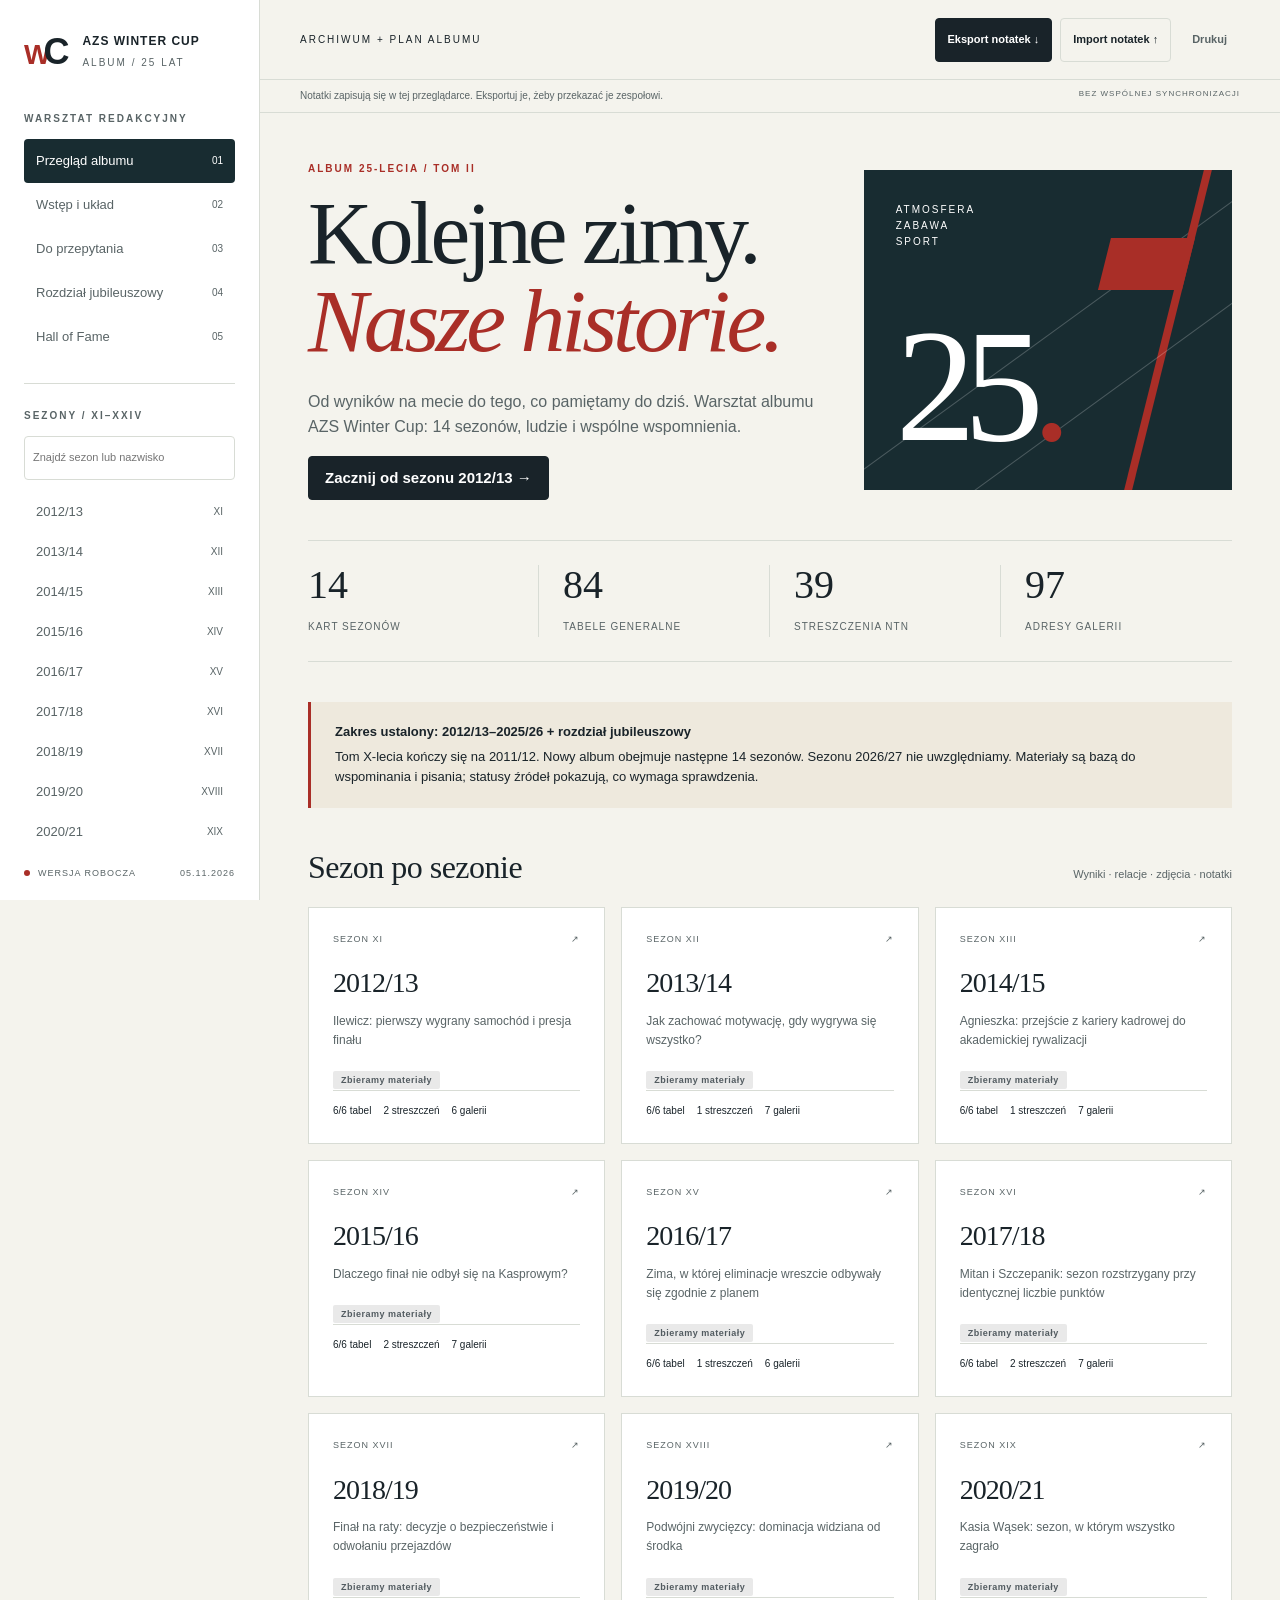
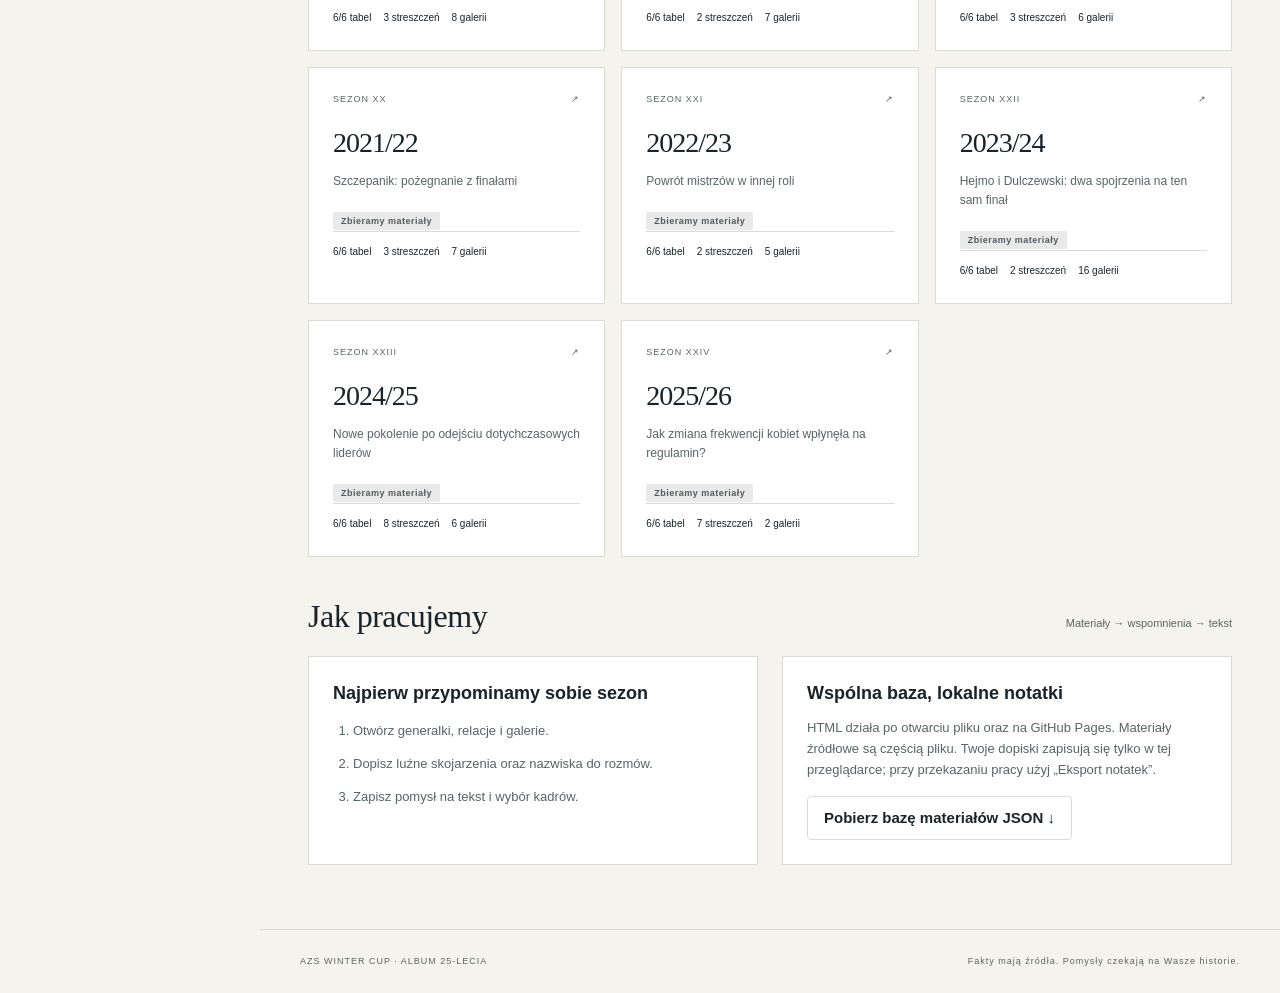
==== commit be472ab4: "Link season interviewees to editable interview profiles" ====
--- a/index.html
+++ b/index.html
@@ -15,6 +15,81 @@
 .print-only{display:none}.sr-only{position:absolute;width:1px;height:1px;padding:0;margin:-1px;overflow:hidden;clip:rect(0,0,0,0);white-space:nowrap;border:0}@media print{.print-only{display:block}.screen-table{display:none}}
 
 @media(max-width:768px){.table-wrap table{min-width:600px}.hero>div{min-width:0}}
+
+.season-layout{margin-bottom:48px}
+.layout-intro{max-width:760px;color:var(--muted);font-size:13px;margin-bottom:20px}
+.layout-toolbar{display:flex;justify-content:space-between;align-items:center;gap:16px;margin-bottom:24px;flex-wrap:wrap}
+.layout-options{display:flex;gap:8px;flex-wrap:wrap}
+.layout-options button{font-size:12px;background:var(--white);color:var(--ink);border-color:var(--line)}
+.layout-options button[aria-pressed=true]{background:var(--dark);color:var(--white);border-color:var(--dark)}
+#layout-completion{font-size:11px;color:var(--muted)}
+.album-spread{display:grid;grid-template-columns:repeat(2,minmax(0,1fr));gap:20px;padding:20px;background:var(--line);border-radius:4px}
+.album-page{min-width:0;min-height:720px;background:var(--white);padding:24px;display:flex;flex-direction:column;border:1px solid var(--line)}
+.album-page-header,.album-page-footer{display:flex;justify-content:space-between;gap:12px;font-size:9px;letter-spacing:1px;color:var(--muted)}
+.album-page-header{padding-bottom:12px;border-bottom:1px solid var(--line);margin-bottom:20px}
+.album-page>h3{font:24px/1.2 Georgia,serif;margin-bottom:20px}
+.album-page-content{display:grid;grid-template-columns:repeat(2,minmax(0,1fr));gap:12px;align-content:start;flex:1}
+.album-page-footer{padding-top:20px;margin-top:20px;border-top:1px solid var(--line)}
+.layout-slot{min-width:0;grid-column:1/-1;border:1px dashed var(--muted);padding:16px;background:var(--paper)}
+.layout-slot>label{display:block;font-size:10px;font-weight:700;letter-spacing:1px;text-transform:uppercase;color:var(--muted);margin-bottom:12px}
+.layout-slot input,.layout-slot textarea{background:var(--white);border-color:var(--line);font-size:12px;line-height:1.5;padding:12px}
+.layout-slot textarea{min-height:100px;display:block}
+.layout-slot input::placeholder,.layout-slot textarea::placeholder{color:var(--muted);opacity:1}
+.layout-slot-title{background:transparent;border-style:solid;border-color:var(--line)}
+.layout-slot-title input{font:20px/1.3 Georgia,serif;padding:12px 8px}
+.layout-slot-photo{min-height:192px;display:flex;flex-direction:column;justify-content:space-between;background:repeating-linear-gradient(-45deg,var(--paper),var(--paper) 12px,var(--white) 12px,var(--white) 16px)}
+.layout-slot-photo>label{letter-spacing:2px}
+.layout-slot-hero{min-height:256px}
+.layout-slot-photo textarea{margin-top:32px;min-height:88px}
+.layout-slot-half{grid-column:span 1}
+.layout-slot-half textarea{font-size:11px;padding:8px;min-height:120px}
+.layout-slot-text textarea{min-height:152px}
+.layout-slot-memory{background:var(--sage)}
+.layout-slot-memory textarea{min-height:112px}
+.layout-slot-rankings{background:var(--white);border-style:solid;border-color:var(--ink)}
+.layout-slot-rankings>label{color:var(--ink)}
+.layout-slot-hint{font-size:11px;color:var(--muted);margin-bottom:12px}
+.ranking-mini-grid{display:grid;grid-template-columns:repeat(2,minmax(0,1fr));gap:8px;margin-bottom:16px}
+.ranking-mini-grid>span{padding:8px;border:1px solid var(--line);font-size:9px;color:var(--muted);min-width:0}
+.layout-slot-rankings textarea{min-height:80px}
+.album-spread[data-template=chapter] .layout-slot-hero{min-height:440px}
+.album-spread[data-template=chapter] .layout-slot-rankings{min-height:548px}
+.album-spread[data-template=chapter] .ranking-mini-grid{gap:12px;margin:24px 0}
+.album-spread[data-template=chapter] .ranking-mini-grid>span{min-height:88px;font-size:11px}
+.album-spread[data-template=chapter] .layout-slot-text textarea{min-height:224px}
+.album-spread[data-template=chapter] .layout-slot-memory textarea{min-height:224px}
+@media(max-width:1100px){.album-spread{padding:12px;gap:12px}.album-page{padding:16px}.layout-slot{padding:12px}.album-page>h3{font-size:20px}.layout-slot-half{grid-column:1/-1}.layout-slot-half textarea{min-height:88px;font-size:12px}}
+@media(max-width:900px){.album-spread{grid-template-columns:1fr}.album-page{min-height:0}.layout-slot-half{grid-column:span 1}.layout-slot-half textarea{min-height:112px}}
+@media(max-width:420px){.album-spread{padding:8px;gap:16px}.album-page{padding:12px}.layout-slot{padding:12px}.layout-slot-half{grid-column:1/-1}.album-page-header{font-size:8px}.album-page>h3{font-size:22px}.layout-options{width:100%}.layout-options button{flex:1;padding:8px;font-size:11px}.layout-slot-title input{font-size:18px}.ranking-mini-grid{grid-template-columns:1fr}.album-spread[data-template=chapter] .layout-slot-hero{min-height:280px}.album-spread[data-template=chapter] .layout-slot-rankings{min-height:0}.album-spread[data-template=chapter] .ranking-mini-grid>span{min-height:44px}}
+@media print{.layout-toolbar,#layout-completion{display:none}.album-spread{background:transparent;padding:0}.album-page{break-inside:avoid}.layout-slot textarea{height:auto;min-height:112px}.album-spread[data-template=chapter] .layout-slot-rankings{min-height:0}}
+.podium-season{margin-bottom:12px}.podium-season>summary{cursor:pointer;min-height:44px;align-content:center;font-size:13px}.podium-season .table-wrap{margin-top:16px}.podium-season td:first-child{min-width:192px;color:var(--ink);font-weight:400}
+
+.season-interview-field{grid-column:1/-1;min-width:0}
+.season-interview-field .source-note{margin:8px 0 12px}
+.person-chip-list{display:flex;flex-wrap:wrap;gap:8px}
+.person-chip{display:inline-flex;align-items:center;flex-wrap:wrap;gap:8px;min-height:44px;padding:8px 12px;border:1px solid var(--line);border-radius:4px;background:var(--white);text-decoration:none;color:var(--ink);font-size:12px;font-weight:600;max-width:100%;overflow-wrap:anywhere}
+.person-chip span{font-size:10px;font-weight:400;color:var(--muted)}
+.person-chip:hover{border-color:var(--red);color:var(--red)}
+.person-card{display:flex;flex-direction:column;text-decoration:none;color:var(--ink);min-width:0}
+.person-card:hover{border-color:var(--red)}
+.person-card h3{overflow-wrap:anywhere}
+.person-card .role{margin-bottom:12px}
+.interview-seasons{display:flex;gap:8px;flex-wrap:wrap;margin-top:auto;padding-top:8px}
+.interview-seasons span{font-size:10px;padding:4px 8px;background:var(--paper);color:var(--muted);border-radius:2px}
+.interview-card-action{display:block;margin-top:20px;font-size:11px;font-weight:600;color:var(--red)}
+.back-link{display:inline-flex;align-items:center;min-height:44px;font-size:12px;margin-bottom:24px}
+.interview-person-header{border-bottom:1px solid var(--line);padding-bottom:24px}
+.interview-person-header h1{max-width:960px;overflow-wrap:anywhere;margin-bottom:24px}
+.interview-person-header .muted{font-size:13px;margin-top:16px;margin-bottom:0}
+.interview-season-links{margin-bottom:32px}
+.interview-notebook{margin-top:24px}
+.interview-notebook h2{font-size:28px;margin-bottom:12px}
+.interview-notebook textarea{min-height:176px}
+.interview-season-context{margin-bottom:12px}
+.interview-season-context>summary{cursor:pointer;min-height:44px;align-content:center;font-size:13px}
+.interview-season-context h3{margin-top:20px;font-size:14px}
+@media(max-width:420px){.interview-person-header h1{font-size:44px}.interview-notebook{padding:20px 16px}.interview-notebook h2{font-size:24px}}
+@media print{.back-link,.interview-card-action{display:none}.person-card{break-inside:avoid}.interview-notebook{background:transparent}.interview-notebook textarea{min-height:176px}}
 </style>
 </head>
 <body>
@@ -33,12 +108,45 @@
     <footer>AZS WINTER CUP · ALBUM 25-LECIA <span>Fakty mają źródła. Pomysły czekają na Wasze historie.</span></footer>
   </div>
   <noscript>Włącz JavaScript, aby przeglądać karty sezonów. Surowe materiały są dostępne w katalogu research projektu.</noscript>
-  <script>window.ALBUM_DATA = {"as_of":"2026-11-05","scope":"2012/13–2025/26 + rozdział jubileuszowy","seasons":[{"id":"s2012-13","label":"2012/13","roman":"XI","classifications":[{"category":"GS_K","scope":"końcowa klasyfikacja sezonu","source_url":"https://wintercup.pl/wp-content/uploads/2014/11/1213_klasyfikacja_generalna_kobiet.pdf","title":"Slalom Gigant Kobiet – Klasyfikacja Generalna","rows":[{"place":1,"name":"Leszczyńska Katarzyna","university":"ASP Warszawa","points":540,"source_row":"1    Leszczyńska Katarzyna        ASP Warszawa                        120   100     80         120   120    540"},{"place":2,"name":"Klimek Karolina","university":"PWSOS Radom WZTiR Zakopane","points":520,"source_row":"2    Klimek Karolina              PWSOS Radom WZTiR Zakopane          100   80*    100   120   100   100    520"},{"place":3,"name":"Kaczmarek Dorota","university":"ALK Warszawa","points":440,"source_row":"3    Kaczmarek Dorota             ALK Warszawa                 120     80   120    120                      440"},{"place":4,"name":"Górecka Klaudia","university":"AGH Kraków","points":375,"source_row":"4    Górecka Klaudia              AGH Kraków                    80    70    52*          100   65    60     375"},{"place":5,"name":"Horeczy Urszula","university":"UJ Kraków","points":360,"source_row":"5    Horeczy Urszula              UJ Kraków                    100    42*   60     70     65   56*   65     360"},{"place":6,"name":"Iwińska Katarzyna","university":"Politechnika Warszawska","points":331,"source_row":"6    Iwińska Katarzyna            Politechnika Warszawska       70    60           65    80    46*   56     331"},{"place":7,"name":"Popieluch Agata","university":"Politechnika Wrocławska","points":288,"source_row":"7    Popieluch Agata              Politechnika Wrocławska       60    49*   49     60    42*   70    49     288"},{"place":8,"name":"Gaweł Karolina","university":"AWF Kraków","points":274,"source_row":"8    Gaweł Karolina               AWF Kraków                    46    65    70     49    44*         44     274"},{"place":9,"name":"Kukuczka Joanna","university":"AWF Katowice","points":272,"source_row":"9    Kukuczka Joanna              AWF Katowice                  56    56    65     46     49         40*    272"},{"place":10,"name":"Wisławska Katarzyna","university":"ASP Warszawa","points":240.5,"source_row":"10   Wisławska Katarzyna          ASP Warszawa                 50,5                30     46   44    70    240,5"}],"status":"transcribed","notes":[]},{"category":"SL_K","scope":"końcowa klasyfikacja sezonu","source_url":"https://wintercup.pl/wp-content/uploads/2014/11/1213_klasyfikacja_generalna_kobiet.pdf","title":"Slalom Kobiet – Klasyfikacja Generalna","rows":[{"place":1,"name":"Klimek Karolina","university":"PWSOS Radom WZTiR Zakopane","points":580,"source_row":"1    Klimek Karolina              PWSOS Radom WZTiR Zakopane         100*   100    120   120   120   120    580"},{"place":2,"name":"Horeczy Urszula","university":"UJ Kraków","points":440,"source_row":"2    Horeczy Urszula              UJ Kraków                    100    60*   70     100   100   56*   70     440"},{"place":3,"name":"Górecka Klaudia","university":"AGH Kraków","points":395,"source_row":"3    Górecka Klaudia              AGH Kraków                    80    70    65                 100   80     395"},{"place":4,"name":"Iwińska Katarzyna","university":"Politechnika Warszawska","points":375,"source_row":"4    Iwińska Katarzyna            Politechnika Warszawska      70     65           80    80    80     7*    375"},{"place":5,"name":"Kaczmarek Dorota","university":"ALK Warszawa","points":360,"source_row":"5    Kaczmarek Dorota             ALK Warszawa                 120   120    120                             360"},{"place":6,"name":"Leszczyńska Katarzyna","university":"ASP Warszawa","points":300,"source_row":"6    Leszczyńska Katarzyna        ASP Warszawa                        80    80                 40    100    300"},{"place":7,"name":"Popieluch Agata","university":"Politechnika Wrocławska","points":275,"source_row":"7    Popieluch Agata              Politechnika Wrocławska             40           40    65    65    65     275"},{"place":8,"name":"Gaweł Karolina","university":"AWF Kraków","points":273,"source_row":"8    Gaweł Karolina               AWF Kraków                   65           52     60    56           40    273"},{"place":9,"name":"Wisławska Katarzyna","university":"ASP Warszawa","points":236,"source_row":"9    Wisławska Katarzyna          ASP Warszawa                 44                  46    44    46     56    236"},{"place":10,"name":"Kołder Anna","university":"UAM Poznań","points":215,"source_row":"10   Kołder Anna                  UAM Poznań                   36                  70    60          49     215"}],"status":"transcribed","notes":[]},{"category":"TEAM_K","scope":"końcowa klasyfikacja sezonu; uczelnie oddzielnie według płci","source_url":"https://wintercup.pl/wp-content/uploads/2014/11/1213_klasyfikacja_generalna_kobiet.pdf","title":"Drużynowa Klasyfikacja Generalna Kobiet","rows":[{"place":1,"name":"Uniwersytet Jagielloński","university":"Uniwersytet Jagielloński","points":1863.5,"source_row":"1 Uniwersytet Jagielloński      378,5   259 221 276 280 166 283 1863,5"},{"place":2,"name":"ASP Warszawa","university":"ASP Warszawa","points":1451,"source_row":"2 ASP Warszawa                          290 271 156       341 393 1451"},{"place":3,"name":"AWF Kraków","university":"AWF Kraków","points":1190,"source_row":"3 AWF Kraków                                 254 268 304 161 203 1190"},{"place":4,"name":"Politechnika Śląska Gliwice","university":"Politechnika Śląska Gliwice","points":916.5,"source_row":"4 Politechnika Śląska Gliwice           97,5 126 213 161 159 160 916,5"},{"place":5,"name":"AGH Kraków","university":"AGH Kraków","points":667,"source_row":"5 AGH Kraków                    262          211          194      667"},{"place":6,"name":"Politechnika Warszawska","university":"Politechnika Warszawska","points":517,"source_row":"6 Politechnika Warszawska       227                   170     120 517"},{"place":7,"name":"Uniwersytet Warszawski","university":"Uniwersytet Warszawski","points":472,"source_row":"7 Uniwersytet Warszawski                     184          168 120 472"},{"place":8,"name":"ALK Warszawa","university":"ALK Warszawa","points":421,"source_row":"8 ALK Warszawa                                    214     207      421"},{"place":9,"name":"SWPS Warszawa","university":"SWPS Warszawa","points":392,"source_row":"9 SWPS Warszawa                 149      65 53            75 50    392"},{"place":10,"name":"UEK Kraków","university":"UEK Kraków","points":375,"source_row":"10 UEK Kraków                            100 128 123            24  375"}],"status":"transcribed","notes":[]},{"category":"GS_M","scope":"końcowa klasyfikacja sezonu","source_url":"https://wintercup.pl/wp-content/uploads/2014/11/1213_klasyfikacja_generalna_mezczyzn.pdf","title":"Slalom Gigant Mężczyzn – Klasyfikacja Generalna","rows":[{"place":1,"name":"Ilewicz Jakub","university":"AWF Katowice","points":750,"source_row":"1    Ilewicz Jakub           AWF Katowice              150 130* 150 150 150 150 130*     750"},{"place":2,"name":"Bury Łukasz","university":"AWF Katowice","points":515,"source_row":"2    Bury Łukasz             AWF Katowice                  100 100 110 53* 110 95        515"},{"place":3,"name":"Leonowicz Kasper","university":"Uniwersytet Warszawski","points":480,"source_row":"3    Leonowicz Kasper        Uniwersytet Warszawski     90 110       130          150    480"},{"place":4,"name":"Kubala Robert","university":"UEK Kraków","points":480,"source_row":"4    Kubala Robert           UEK Kraków                 95      95 100        100 90     480"},{"place":5,"name":"Świerczek Piotr","university":"SGH Warszawa","points":459,"source_row":"5    Świerczek Piotr         SGH Warszawa               82           86 130 82     79    459"},{"place":6,"name":"Sołtys Jan","university":"Uniwersytet Warszawski","points":437,"source_row":"6    Sołtys Jan              Uniwersytet Warszawski    110 150                 95  82    437"},{"place":7,"name":"Wyporek Jakub","university":"AWF Kraków","points":410,"source_row":"7    Wyporek Jakub           AWF Kraków                 72      52 76 110         100    410"},{"place":8,"name":"Krawczyk Adam","university":"AGH Kraków","points":406,"source_row":"8    Krawczyk Adam           AGH Kraków                100 72 11* 90      54   90        406"},{"place":9,"name":"Lis Wojciech","university":"UJ Kraków","points":405,"source_row":"9    Lis Wojciech            UJ Kraków                  65  82  72 60*         76 110    405"},{"place":10,"name":"Kępa Tomasz","university":"Politechnika Krakowska","points":371,"source_row":"10   Kępa Tomasz             Politechnika Krakowska    24* 61    74 74    86       76    371"}],"status":"transcribed","notes":[]},{"category":"SL_M","scope":"końcowa klasyfikacja sezonu","source_url":"https://wintercup.pl/wp-content/uploads/2014/11/1213_klasyfikacja_generalna_mezczyzn.pdf","title":"Slalom Mężczyzn – Klasyfikacja Generalna","rows":[{"place":1,"name":"Ilewicz Jakub","university":"AWF Katowice","points":750,"source_row":"1    Ilewicz Jakub           AWF Katowice              150*    8*    150 150 150     150    150    750"},{"place":2,"name":"Krawczyk Adam","university":"AGH Kraków","points":650,"source_row":"2    Krawczyk Adam           AGH Kraków                130    150    130 110* 110*   130    110    650"},{"place":3,"name":"Kubala Robert","university":"UEK Kraków","points":585,"source_row":"3    Kubala Robert           UEK Kraków                86*            95 130 130     100    130    585"},{"place":4,"name":"Leonowicz Kasper","university":"Uniwersytet Warszawski","points":415,"source_row":"4    Leonowicz Kasper        Uniwersytet Warszawski    110    110         100               95     415"},{"place":5,"name":"Sierpiński Ludwik","university":"ALK Warszawa","points":406,"source_row":"5    Sierpiński Ludwik       ALK Warszawa              100    130     86             86      4     406"},{"place":6,"name":"Bury Łukasz","university":"AWF Katowice","points":392,"source_row":"6    Bury Łukasz             AWF Katowice                      53     54   90        95     100    392"},{"place":7,"name":"Słupiński Krzysztof","university":"UJ Kraków","points":372,"source_row":"7    Słupiński Krzysztof     UJ Kraków                 59*    68     72   76   86    63*    70     372"},{"place":8,"name":"Miśkowiec Karol","university":"AGH Kraków","points":367.5,"source_row":"8    Miśkowiec Karol         AGH Kraków                92,5   54     110 56                  55   367,5"},{"place":9,"name":"Broekere Adam","university":"UEK Kraków","points":364,"source_row":"9    Broekere Adam           UEK Kraków                 82     52     82             74      74    364"},{"place":10,"name":"Jurczyk Mateusz","university":"AGH Kraków","points":352,"source_row":"10   Jurczyk Mateusz         AGH Kraków                 76    86     76   55   59                  352"}],"status":"transcribed","notes":[]},{"category":"TEAM_M","scope":"końcowa klasyfikacja sezonu; uczelnie oddzielnie według płci","source_url":"https://wintercup.pl/wp-content/uploads/2014/11/1213_klasyfikacja_generalna_mezczyzn.pdf","title":"Drużynowa Klasyfikacja Generalna Mężczyzn","rows":[{"place":1,"name":"AGH Kraków","university":"AGH Kraków","points":4840.5,"source_row":"1 AGH Kraków                    602,5 779 724    774 782 585 594 4840,5"},{"place":2,"name":"Politechnika Śląska Gliwice","university":"Politechnika Śląska Gliwice","points":4126.5,"source_row":"2 Politechnika Śląska Gliwice    666 480 612     564 705,5 510 589 4126,5"},{"place":3,"name":"AWF Katowice","university":"AWF Katowice","points":3688,"source_row":"3 AWF Katowice                        537 913    635 497 592 514 3688"},{"place":4,"name":"Politechnika Krakowska","university":"Politechnika Krakowska","points":3185.5,"source_row":"4 Politechnika Krakowska        674,5 567 553    433       427 531 3185,5"},{"place":5,"name":"Uniwersytet Warszawski","university":"Uniwersytet Warszawski","points":3156,"source_row":"5 Uniwersytet Warszawski         594 829 306               647 780 3156"},{"place":6,"name":"UJ Kraków","university":"UJ Kraków","points":2584,"source_row":"6 UJ Kraków                      298 437 399     265 397 403 385 2584"},{"place":7,"name":"Politechnika Warszawska","university":"Politechnika Warszawska","points":2145,"source_row":"7 Politechnika Warszawska        421 470         215       541 498 2145"},{"place":8,"name":"ALK Warszawa","university":"ALK Warszawa","points":1365,"source_row":"8 ALK Warszawa                   231 340         220       253 321 1365"},{"place":9,"name":"ATH Bielsko-Biała","university":"ATH Bielsko-Biała","points":671,"source_row":"9 ATH Bielsko-Biała                   177 220              274      671"},{"place":10,"name":"SGH Warszawa","university":"SGH Warszawa","points":631,"source_row":"10 SGH Warszawa                                   339 292            631"}],"status":"transcribed","notes":[]}],"resultGaps":[],"events":[{"label":"I eliminacje, 21.12.2012 Zakopane, Harenda","source_url":"https://wintercup.pl/wyniki/","results":[{"title":"wyniki kobiet","url":"https://wintercup.pl/wp-content/uploads/2014/11/1213_12_21_harenda_wyniki_k.pdf"},{"title":"wyniki mężczyzn","url":"https://wintercup.pl/wp-content/uploads/2014/11/1213_12_21_harenda_wyniki_m.pdf"}],"date":"2012-12-21"},{"label":"II eliminacje, 11.01.2013 Czorstyn-Ski","source_url":"https://wintercup.pl/wyniki/","results":[{"title":"wyniki kobiet","url":"https://wintercup.pl/wp-content/uploads/2014/11/1213_01_11_kluszkowce_wyniki_k.pdf"},{"title":"wyniki mężczyzn","url":"https://wintercup.pl/wp-content/uploads/2014/11/1213_01_11_kluszkowce_wyniki_m.pdf"}],"date":"2013-01-11"},{"label":"III eliminacje, 18.01.2013 Zawoja, Mosorny Groń","source_url":"https://wintercup.pl/wyniki/","results":[{"title":"wyniki kobiet","url":"https://wintercup.pl/wp-content/uploads/2014/11/1213_01_18_zawoja_wyniki_k.pdf"},{"title":"wyniki mężczyzn","url":"https://wintercup.pl/wp-content/uploads/2014/11/1213_01_18_zawoja_wyniki_m.pdf"}],"date":"2013-01-18"},{"label":"IV eliminacje, 1.02.2013 Czorstyn-Ski","source_url":"https://wintercup.pl/wyniki/","results":[{"title":"wyniki kobiet","url":"https://wintercup.pl/wp-content/uploads/2014/11/1213_02_01_kluszkowce_wyniki_k.pdf"},{"title":"wyniki mężczyzn","url":"https://wintercup.pl/wp-content/uploads/2014/11/1213_02_01_kluszkowce_wyniki_m.pdf"}],"date":"2013-02-01"},{"label":"V eliminacje, 8.02.2013 Zakopane, Harenda","source_url":"https://wintercup.pl/wyniki/","results":[{"title":"wyniki kobiet","url":"https://wintercup.pl/wp-content/uploads/2014/11/1213_02_08_harenda_wyniki_k.pdf"},{"title":"wyniki mężczyzn","url":"https://wintercup.pl/wp-content/uploads/2014/11/1213_02_08_harenda_wyniki_m.pdf"}],"date":"2013-02-08"},{"label":"VI eliminacje, 15.02.2013 Zawoja, Mosorny Groń","source_url":"https://wintercup.pl/wyniki/","results":[{"title":"wyniki kobiet","url":"https://wintercup.pl/wp-content/uploads/2014/11/1213_02_15_zawoja_wyniki_k.pdf"},{"title":"wyniki mężczyzn","url":"https://wintercup.pl/wp-content/uploads/2014/11/1213_02_15_zawoja_wyniki_m.pdf"}],"date":"2013-02-15"},{"label":"FINAŁY, 1.03.2013 Zakopane, Harenda","source_url":"https://wintercup.pl/wyniki/","results":[{"title":"wyniki kobiet","url":"https://wintercup.pl/wp-content/uploads/2014/11/1213_03_01_final_wyniki_k.pdf"},{"title":"wyniki mężczyzn","url":"https://wintercup.pl/wp-content/uploads/2014/11/1213_03_01_final_wyniki_m.pdf"}],"date":"2013-03-01"},{"label":"PUCHAR X-LECIA, 2.03.2013 Zakopane, Harenda","source_url":"https://wintercup.pl/wyniki/","results":[{"title":"wyniki kobiet","url":"https://wintercup.pl/wp-content/uploads/2014/11/1213_03_02_puchar_X-lecia_wyniki_k.pdf"},{"title":"wyniki mężczyzn","url":"https://wintercup.pl/wp-content/uploads/2014/11/1213_03_02_puchar_X-lecia_wyniki_m.pdf"}],"date":"2013-03-02"}],"articles":[{"title":"AZS Winter Cup: Ilewicz wygrywa samochód","url":"https://www.ntn.pl/azs-winter-cup-ilewicz-wygrywa-samochod/","published":"2013-03-02","date_scope":"Data publikacji; datę zawodów należy uzgodnić z kalendarzem i wynikami.","edition":"Finał","type":"relacja","summary":"Jakub Ilewicz zapewnił sobie nagrodę samochodową już po gigancie, choć tę konkurencję w finale wygrał Kasper Leonowicz. Katarzyna Leszczyńska i Karolina Klimek podzieliły między siebie końcowe zwycięstwa kobiet w gigancie i slalomie. Relacja opisuje także trudne warunki na Harendzie i oczekiwanie na odbywający się następnego dnia Puchar X-lecia.","status":"streszczenie robocze na podstawie treści artykułu","people":["Jakub Ilewicz","Katarzyna Leszczyńska","Karolina Klimek","Kasper Leonowicz"],"story_angles":["Ilewicz: pierwszy wygrany samochód i presja finału","Pierwszy sezon po granicy poprzedniego tomu; spotkanie pokoleń na X-leciu"],"author":"Michał Szypliński","publisher":"NTN Snow & More","checked_at":"2026-11-05","source_method":"Publiczne WordPress REST API: pełna treść wpisu; ręcznie odczytane fragmenty merytoryczne, wstęp i zakończenie.","author_verified":true,"author_evidence":"HTML meta[name=author]"},{"title":"Ostatnie gadające głowy – Puchar X-lecia AZS Winter Cup","url":"https://www.ntn.pl/ostatnie-gadajace-glowy-puchar-x-lecia-azs-winter-cup/","published":"2013-04-08","date_scope":"Data publikacji; datę zawodów należy uzgodnić z kalendarzem i wynikami.","edition":"Puchar X-lecia","type":"wideo — opis przeczytany, film do obejrzenia","summary":"Opis odcinka zapowiada rozmowy z weteranami Pucharu X-lecia: Agnieszką Bernas, Jackiem Rojewskim i Maciejem Chylewskim. Autor odsyła także do galerii oraz filmu z występów Dirty Riffz i D.I.CH.O.S. To materiał do szukania bohaterów i atmosfery jubileuszu; sam film wymaga jeszcze obejrzenia i spisania wypowiedzi.","status":"opis publikacji przeczytany; wideo do obejrzenia","people":["Agnieszka Bernas","Jacek Rojewski","Maciej Chylewski","Michał Szypliński"],"story_angles":["Co zostało po pierwszej dekadzie?","Weterani jako pomost między tomami"],"author":"Michał Szypliński","publisher":"NTN Snow & More","checked_at":"2026-11-05","source_method":"Publiczne WordPress REST API: pełna treść wpisu; ręcznie odczytane fragmenty merytoryczne, wstęp i zakończenie.","author_verified":true,"author_evidence":"HTML meta[name=author]"}],"articleGaps":["Streszczono wybrane materiały finałowe; relacje eliminacji są w osobnym indeksie i czekają na opracowanie.","Rozmowy, cytaty i wybór fotografii wymagają osobnej pracy redakcyjnej."],"articleIndex":[{"id":18064,"title":"Inauguracja AZS Winter Cup 2012/2013 w piątek na Harendzie","url":"https://www.ntn.pl/inauguracja-azs-winter-cup-2012-2013-w-piatek-na-harendzie/","published":"2012-12-17","status":"link odnaleziony; treść do opracowania","type":"artykuł","has_summary":false,"author":null,"author_verified":false,"author_status":"Podpis autora do sprawdzenia przed opracowaniem"},{"id":18105,"title":"Układ sił przed pierwszymi zawodami AZS Winter Cup","url":"https://www.ntn.pl/uklad-sil-przed-pierwszymi-zawodami-azs-winter-cup/","published":"2012-12-20","status":"link odnaleziony; treść do opracowania","type":"artykuł","has_summary":false,"author":null,"author_verified":false,"author_status":"Podpis autora do sprawdzenia przed opracowaniem"},{"id":18158,"title":"Kaczmarek i Ilewicz ozłoceni na inauguracji AZS Winter Cup 2013","url":"https://www.ntn.pl/kaczmarek-i-ilewicz-ozloceni-na-inauguracji-azs-winter-cup-2013/","published":"2012-12-22","status":"link odnaleziony; treść do opracowania","type":"artykuł","has_summary":false,"author":null,"author_verified":false,"author_status":"Podpis autora do sprawdzenia przed opracowaniem"},{"id":18201,"title":"Gadające głowy – AZS Winter Cup #1 Zakopane","url":"https://www.ntn.pl/gadajace-glowy-azs-winter-cup-zakopane/","published":"2012-12-26","status":"link odnaleziony; treść do opracowania","type":"wideo","has_summary":false,"author":null,"author_verified":false,"author_status":"Podpis autora do sprawdzenia przed opracowaniem"},{"id":18543,"title":"AZS Winter Cup: dzień niespodzianek w Kluszkowcach","url":"https://www.ntn.pl/azs-winter-cup-dzien-niespodzianek-w-kluszkowcach/","published":"2013-01-12","status":"link odnaleziony; treść do opracowania","type":"artykuł","has_summary":false,"author":null,"author_verified":false,"author_status":"Podpis autora do sprawdzenia przed opracowaniem"},{"id":18608,"title":"Gadające głowy – AZS Winter Cup #2 Kluszkowce","url":"https://www.ntn.pl/gadajace-glowy-azs-winter-cup-2-kluszkowce/","published":"2013-01-15","status":"link odnaleziony; treść do opracowania","type":"wideo","has_summary":false,"author":null,"author_verified":false,"author_status":"Podpis autora do sprawdzenia przed opracowaniem"},{"id":18670,"title":"AZS Winter Cup: dominacja faworytów w Zawoi","url":"https://www.ntn.pl/azs-winter-cup-dominacja-faworytow-w-zawoi/","published":"2013-01-20","status":"link odnaleziony; treść do opracowania","type":"artykuł","has_summary":false,"author":null,"author_verified":false,"author_status":"Podpis autora do sprawdzenia przed opracowaniem"},{"id":18766,"title":"Gadające głowy – AZS Winter Cup #3 Zawoja","url":"https://www.ntn.pl/gadajace-glowy-azs-winter-cup-3-zawoja/","published":"2013-01-22","status":"link odnaleziony; treść do opracowania","type":"wideo","has_summary":false,"author":null,"author_verified":false,"author_status":"Podpis autora do sprawdzenia przed opracowaniem"},{"id":18935,"title":"Czwarta odsłona AZS Winter Cup","url":"https://www.ntn.pl/czwarta-odslona-azs-winter-cup/","published":"2013-02-03","status":"link odnaleziony; treść do opracowania","type":"artykuł","has_summary":false,"author":null,"author_verified":false,"author_status":"Podpis autora do sprawdzenia przed opracowaniem"},{"id":19447,"title":"AZS Winter Cup: święto warszawiaków w Zawoi","url":"https://www.ntn.pl/azs-winter-cup-swieto-warszawiakow-w-zawoi/","published":"2013-02-16","status":"link odnaleziony; treść do opracowania","type":"artykuł","has_summary":false,"author":null,"author_verified":false,"author_status":"Podpis autora do sprawdzenia przed opracowaniem"},{"id":19442,"title":"Gadające głowy – AZS Winter Cup #5 Zakopane","url":"https://www.ntn.pl/gadajace-glowy-azs-winter-cup-5-zakopane/","published":"2013-02-16","status":"link odnaleziony; treść do opracowania","type":"wideo","has_summary":false,"author":null,"author_verified":false,"author_status":"Podpis autora do sprawdzenia przed opracowaniem"},{"id":19503,"title":"Gadające głowy – AZS Winter Cup #6 Zawoja","url":"https://www.ntn.pl/gadajace-glowy-azs-winter-cup-6-zawoja/","published":"2013-02-17","status":"link odnaleziony; treść do opracowania","type":"wideo","has_summary":false,"author":null,"author_verified":false,"author_status":"Podpis autora do sprawdzenia przed opracowaniem"},{"id":19694,"title":"AZS Winter Cup: decydująca rozgrywka","url":"https://www.ntn.pl/azs-winter-cup-decydujaca-rozgrywka/","published":"2013-02-26","status":"link odnaleziony; treść do opracowania","type":"artykuł","has_summary":false,"author":null,"author_verified":false,"author_status":"Podpis autora do sprawdzenia przed opracowaniem"},{"id":20574,"title":"Gadające głowy – finał AZS Winter Cup","url":"https://www.ntn.pl/gadajace-glowy-final-azs-winter-cup/","published":"2013-04-06","status":"link odnaleziony; treść do opracowania","type":"wideo","has_summary":false,"author":null,"author_verified":false,"author_status":"Podpis autora do sprawdzenia przed opracowaniem"}],"editorialQuestions":["Jakub: czy po gigancie naprawdę odpuściły nerwy związane z nagrodą samochodową? Co pamiętasz z pierwszych minut po rozstrzygnięciu?","Kasia i Karolina: jak wspominacie podział zwycięstw w slalomie i gigancie oraz walkę o samochód?","Które spotkanie z weteranami na Pucharze X-lecia najlepiej łączy pierwszy album z nowym tomem?"],"interviewCandidates":["Jakub Ilewicz","Karolina Klimek"],"galleries":[{"title":"Ostatnie gadające głowy – Puchar X-lecia AZS Winter Cup – galeria (tym miejscu)","url":"http://skifoto.pl/galeria-zdjec/?id=30","platform":"SkiFoto (stare archiwum)","edition":"Puchar jubileuszowy","date":"2013-03-02","venue":null,"photographer":"Michał Szypliński / SkiFoto","status":"stare_archiwum_404_lub_do_sprawdzenia","notes":"Stary system skifoto.pl/galeria-zdjec/?id=…; próbka id=21 zwraca HTTP 404. Poszukujemy oryginałów u autora. Nie ma potwierdzonej współczesnej galerii.","source_url":"https://www.ntn.pl/ostatnie-gadajace-glowy-puchar-x-lecia-azs-winter-cup/","evidence_sources":[{"source_url":"https://www.ntn.pl/ostatnie-gadajace-glowy-puchar-x-lecia-azs-winter-cup/","source_title":"Ostatnie gadające głowy – Puchar X-lecia AZS Winter Cup","article_published":"2013-04-08","link_label":"tym miejscu","original_url":"http://skifoto.pl/galeria-zdjec/?id=30"}],"last_checked":"2026-11-05","official_event_label":"PUCHAR X-LECIA, 2.03.2013 Zakopane, Harenda","event_source_url":"https://wintercup.pl/wyniki/","date_source_url":"https://wintercup.pl/wyniki/"},{"title":"Gadające głowy – finał AZS Winter Cup – galeria (tym miejscu)","url":"http://skifoto.pl/galeria-zdjec/?id=25","platform":"SkiFoto (stare archiwum)","edition":"Finał","date":"2013-03-01","venue":null,"photographer":"Michał Szypliński / SkiFoto","status":"stare_archiwum_404_lub_do_sprawdzenia","notes":"Stary system skifoto.pl/galeria-zdjec/?id=…; próbka id=21 zwraca HTTP 404. Poszukujemy oryginałów u autora. Nie ma potwierdzonej współczesnej galerii.","source_url":"https://www.ntn.pl/gadajace-glowy-final-azs-winter-cup/","evidence_sources":[{"source_url":"https://www.ntn.pl/gadajace-glowy-final-azs-winter-cup/","source_title":"Gadające głowy – finał AZS Winter Cup","article_published":"2013-04-06","link_label":"tym miejscu","original_url":"http://skifoto.pl/galeria-zdjec/?id=25"}],"last_checked":"2026-11-05","official_event_label":"FINAŁY, 1.03.2013 Zakopane, Harenda","event_source_url":"https://wintercup.pl/wyniki/","date_source_url":"https://wintercup.pl/wyniki/"},{"title":"OBEJRZYJ PONAD 300 ZDJĘĆ Z SZÓSTYCH ELIMINACJI AZS WINTER CUP W ZAWOI","url":"http://skifoto.pl/galeria-zdjec/?id=24","platform":"SkiFoto (stare archiwum)","edition":"6. eliminacje","date":"2013-02-15","venue":"Zawoja","photographer":"Michał Szypliński / SkiFoto","status":"stare_archiwum_404_lub_do_sprawdzenia","notes":"Stary system skifoto.pl/galeria-zdjec/?id=…; próbka id=21 zwraca HTTP 404. Poszukujemy oryginałów u autora. Nie ma potwierdzonej współczesnej galerii.","source_url":"https://www.ntn.pl/gadajace-glowy-azs-winter-cup-6-zawoja/","evidence_sources":[{"source_url":"https://www.ntn.pl/gadajace-glowy-azs-winter-cup-6-zawoja/","source_title":"Gadające głowy – AZS Winter Cup #6 Zawoja","article_published":"2013-02-17","link_label":"OBEJRZYJ PONAD 300 ZDJĘĆ Z SZÓSTYCH ELIMINACJI AZS WINTER CUP W ZAWOI","original_url":"http://skifoto.pl/galeria-zdjec/?id=24"}],"last_checked":"2026-11-05","official_event_label":"VI eliminacje, 15.02.2013 Zawoja, Mosorny Groń","event_source_url":"https://wintercup.pl/wyniki/","date_source_url":"https://wintercup.pl/wyniki/"},{"title":"OBEJRZYJ GALERIĘ 264 ZDJĘĆ Z AZS WINTER CUP W ZAWOI","url":"http://skifoto.pl/galeria-zdjec/?id=23","platform":"SkiFoto (stare archiwum)","edition":"3. eliminacje","date":"2013-01-18","venue":"Zawoja","photographer":"Michał Szypliński / SkiFoto","status":"stare_archiwum_404_lub_do_sprawdzenia","notes":"Stary system skifoto.pl/galeria-zdjec/?id=…; próbka id=21 zwraca HTTP 404. Poszukujemy oryginałów u autora. Nie ma potwierdzonej współczesnej galerii.","source_url":"https://www.ntn.pl/azs-winter-cup-dominacja-faworytow-w-zawoi/","evidence_sources":[{"source_url":"https://www.ntn.pl/azs-winter-cup-dominacja-faworytow-w-zawoi/","source_title":"AZS Winter Cup: dominacja faworytów w Zawoi","article_published":"2013-01-20","link_label":"OBEJRZYJ GALERIĘ 264 ZDJĘĆ Z AZS WINTER CUP W ZAWOI","original_url":"http://skifoto.pl/galeria-zdjec/?id=23"}],"last_checked":"2026-11-05","official_event_label":"III eliminacje, 18.01.2013 Zawoja, Mosorny Groń","event_source_url":"https://wintercup.pl/wyniki/","date_source_url":"https://wintercup.pl/wyniki/"},{"title":"OBEJRZYJ 274 ZDJĘCIA Z 2. ELIMINACJI AZS WINTER CUP 2012/2013 W KLUSZKOWCACH","url":"http://skifoto.pl/galeria-zdjec/?id=22","platform":"SkiFoto (stare archiwum)","edition":"2. eliminacje","date":"2013-01-11","venue":"Kluszkowce","photographer":"Michał Szypliński / SkiFoto","status":"stare_archiwum_404_lub_do_sprawdzenia","notes":"Stary system skifoto.pl/galeria-zdjec/?id=…; próbka id=21 zwraca HTTP 404. Poszukujemy oryginałów u autora. Nie ma potwierdzonej współczesnej galerii.","source_url":"https://www.ntn.pl/gadajace-glowy-azs-winter-cup-2-kluszkowce/","evidence_sources":[{"source_url":"https://www.ntn.pl/gadajace-glowy-azs-winter-cup-2-kluszkowce/","source_title":"Gadające głowy – AZS Winter Cup #2 Kluszkowce","article_published":"2013-01-15","link_label":"OBEJRZYJ 274 ZDJĘCIA Z 2. ELIMINACJI AZS WINTER CUP 2012/2013 W KLUSZKOWCACH","original_url":"http://skifoto.pl/galeria-zdjec/?id=22"}],"last_checked":"2026-11-05","official_event_label":"II eliminacje, 11.01.2013 Czorstyn-Ski","event_source_url":"https://wintercup.pl/wyniki/","date_source_url":"https://wintercup.pl/wyniki/"},{"title":"OBEJRZYJ 243 ZDJĘCIA Z 1. ELIMINACJI AZS WINTER CUP 2012/2013 NA HARENDZIE","url":"http://skifoto.pl/galeria-zdjec/?id=21","platform":"SkiFoto (stare archiwum)","edition":"1. eliminacje","date":"2012-12-21","venue":null,"photographer":"Michał Szypliński / SkiFoto","status":"stare_archiwum_404_lub_do_sprawdzenia","notes":"Stary system skifoto.pl/galeria-zdjec/?id=…; próbka id=21 zwraca HTTP 404. Poszukujemy oryginałów u autora. Nie ma potwierdzonej współczesnej galerii.","source_url":"https://www.ntn.pl/kaczmarek-i-ilewicz-ozloceni-na-inauguracji-azs-winter-cup-2013/","evidence_sources":[{"source_url":"https://www.ntn.pl/kaczmarek-i-ilewicz-ozloceni-na-inauguracji-azs-winter-cup-2013/","source_title":"Kaczmarek i Ilewicz ozłoceni na inauguracji AZS Winter Cup 2013","article_published":"2012-12-22","link_label":"OBEJRZYJ 243 ZDJĘCIA Z 1. ELIMINACJI AZS WINTER CUP 2012/2013 NA HARENDZIE","original_url":"http://skifoto.pl/galeria-zdjec/?id=21"}],"last_checked":"2026-11-05","official_event_label":"I eliminacje, 21.12.2012 Zakopane, Harenda","event_source_url":"https://wintercup.pl/wyniki/","date_source_url":"https://wintercup.pl/wyniki/"}],"photoGaps":["Priorytet: poprosić Michała Szyplińskiego i organizatorów AZS o indeks prywatnego archiwum, brakujące albumy i rozstrzygnięcie powielonych linków. Dostęp do zdjęć i organizatorów potwierdzony przez redaktora prowadzącego.","Stare adresy galerii SkiFoto wymagają odzyskania archiwum; brak potwierdzonych galerii #4 i #5.","Do selekcji druku: wskazać konkretne kadry, pozyskać pliki wysokiej rozdzielczości i potwierdzić podpis autora.","Daty przypisano tylko przy jednoznacznym dopasowaniu do oficjalnego indeksu; dekoracje i imprezy specjalne mogą nadal wymagać ustalenia daty."],"photoEditions":[{"label":"I eliminacje, 21.12.2012 Zakopane, Harenda","date":"2012-12-21","venue":null,"source_url":"https://wintercup.pl/wyniki/","date_source_url":null,"gallery_urls":["http://skifoto.pl/galeria-zdjec/?id=21"],"notes":"Oficjalny indeks wyników. Brak odnośnika galerii oznacza lukę w katalogu; nie dowodzi braku zdjęć."},{"label":"II eliminacje, 11.01.2013 Czorstyn-Ski","date":"2013-01-11","venue":null,"source_url":"https://wintercup.pl/wyniki/","date_source_url":null,"gallery_urls":["http://skifoto.pl/galeria-zdjec/?id=22"],"notes":"Oficjalny indeks wyników. Brak odnośnika galerii oznacza lukę w katalogu; nie dowodzi braku zdjęć."},{"label":"III eliminacje, 18.01.2013 Zawoja, Mosorny Groń","date":"2013-01-18","venue":null,"source_url":"https://wintercup.pl/wyniki/","date_source_url":null,"gallery_urls":["http://skifoto.pl/galeria-zdjec/?id=23"],"notes":"Oficjalny indeks wyników. Brak odnośnika galerii oznacza lukę w katalogu; nie dowodzi braku zdjęć."},{"label":"IV eliminacje, 1.02.2013 Czorstyn-Ski","date":"2013-02-01","venue":null,"source_url":"https://wintercup.pl/wyniki/","date_source_url":null,"gallery_urls":[],"notes":"Oficjalny indeks wyników. Brak odnośnika galerii oznacza lukę w katalogu; nie dowodzi braku zdjęć."},{"label":"V eliminacje, 8.02.2013 Zakopane, Harenda","date":"2013-02-08","venue":null,"source_url":"https://wintercup.pl/wyniki/","date_source_url":null,"gallery_urls":[],"notes":"Oficjalny indeks wyników. Brak odnośnika galerii oznacza lukę w katalogu; nie dowodzi braku zdjęć."},{"label":"VI eliminacje, 15.02.2013 Zawoja, Mosorny Groń","date":"2013-02-15","venue":null,"source_url":"https://wintercup.pl/wyniki/","date_source_url":null,"gallery_urls":["http://skifoto.pl/galeria-zdjec/?id=24"],"notes":"Oficjalny indeks wyników. Brak odnośnika galerii oznacza lukę w katalogu; nie dowodzi braku zdjęć."},{"label":"FINAŁY, 1.03.2013 Zakopane, Harenda","date":"2013-03-01","venue":null,"source_url":"https://wintercup.pl/wyniki/","date_source_url":null,"gallery_urls":["http://skifoto.pl/galeria-zdjec/?id=25"],"notes":"Oficjalny indeks wyników. Brak odnośnika galerii oznacza lukę w katalogu; nie dowodzi braku zdjęć."},{"label":"PUCHAR X-LECIA, 2.03.2013 Zakopane, Harenda","date":"2013-03-02","venue":null,"source_url":"https://wintercup.pl/wyniki/","date_source_url":null,"gallery_urls":["http://skifoto.pl/galeria-zdjec/?id=30"],"notes":"Oficjalny indeks wyników. Brak odnośnika galerii oznacza lukę w katalogu; nie dowodzi braku zdjęć."}],"workingAngle":"Ilewicz: pierwszy wygrany samochód i presja finału"},{"id":"s2013-14","label":"2013/14","roman":"XII","classifications":[{"category":"GS_K","scope":"końcowa klasyfikacja sezonu","source_url":"https://wintercup.pl/wp-content/uploads/2014/11/1314_klasyfikacja_generalna_kobiet.pdf","title":"Klasyfikacja końcowa - Slalom Gigant Kobiet","rows":[{"place":1,"name":"Berezik Anna","university":"AWF Katowice","points":480,"source_row":"1   Berezik       Anna         AWF Katowice                80*   120 120 120 120   100* 480"},{"place":2,"name":"Klimek Karolina","university":"ALK Warszawa","points":420,"source_row":"2   Klimek        Karolina     ALK Warszawa               100*   100 100 70* 100   120 420"},{"place":3,"name":"Horeczy Urszula","university":"Uniwersytet Jagielloński","points":340,"source_row":"3   Horeczy       Urszula      Uniwersytet Jagielloński    70*    80 60* 100 80      80  340"},{"place":4,"name":"Leszczyńska Katarzyna","university":"ASP Warszawa","points":306,"source_row":"4   Leszczyńska   Katarzyna    ASP Warszawa               120         36 80          70  306"},{"place":5,"name":"Popieluch Agata","university":"Politechnika Wrocławska","points":275,"source_row":"5   Popieluch     Agata        Politechnika Wrocławska     65*    70 80 60 65       42* 275"},{"place":6,"name":"Górecka Klaudia","university":"AGH Kraków","points":250,"source_row":"6   Górecka       Klaudia      AGH Kraków                  49*        65 65 60       60  250"},{"place":7,"name":"Gaweł Karolina","university":"AWF Kraków","points":213,"source_row":"7   Gaweł         Karolina     AWF Kraków                  52     60 52       49    27* 213"},{"place":8,"name":"Zwijacz Monika","university":"CM UJ Kraków","points":188,"source_row":"8   Zwijacz       Monika       CM UJ Kraków                36            46 70       36  188"},{"place":9,"name":"Bernas Agnieszka","university":"Uniwersytet Warszawski","points":187,"source_row":"9   Bernas        Agnieszka    Uniwersytet Warszawski      44     52     56          35  187"},{"place":10,"name":"Blauth Katarzyna","university":"SGH Warszawa","points":166,"source_row":"10   Blauth        Katarzyna    SGH Warszawa                       65     52          49  166"}],"status":"transcribed","notes":[]},{"category":"SL_K","scope":"końcowa klasyfikacja sezonu","source_url":"https://wintercup.pl/wp-content/uploads/2014/11/1314_klasyfikacja_generalna_kobiet.pdf","title":"Klasyfikacja końcowa - Slalom Kobiet","rows":[{"place":1,"name":"Berezik Anna","university":"AWF Katowice","points":480,"source_row":"1   Berezik           Anna         AWF Katowice               120 120 100* 120      120 480"},{"place":2,"name":"Klimek Karolina","university":"ALK Warszawa","points":440,"source_row":"2   Klimek            Karolina     ALK Warszawa               100* 100* 120 100 120 100 440"},{"place":3,"name":"Górecka Klaudia","university":"AGH Kraków","points":340,"source_row":"3   Górecka           Klaudia      AGH Kraków                  65*       80 80 100 80 340"},{"place":4,"name":"Popieluch Agata","university":"Politechnika Wrocławska","points":280,"source_row":"4   Popieluch         Agata        Politechnika Wrocławska      70 38* 65* 65 80 65 280"},{"place":5,"name":"Horeczy Urszula","university":"Uniwersytet Jagielloński","points":256,"source_row":"5   Horeczy           Urszula      Uniwersytet Jagielloński     60  80   56 60 40*       256"},{"place":6,"name":"Gaweł Karolina","university":"AWF Kraków","points":223,"source_row":"6   Gaweł             Karolina     AWF Kraków                   49  70   52      52      223"},{"place":7,"name":"Leszczyńska Katarzyna","university":"ASP Warszawa","points":220,"source_row":"7   Leszczyńska       Katarzyna    ASP Warszawa                 80           70      70 220"},{"place":8,"name":"Kołder Anna","university":"UAM Poznań","points":220,"source_row":"8   Kołder            Anna         UAM Poznań                   46       49      65 60 220"},{"place":9,"name":"Bernas Agnieszka","university":"Uniwersytet Warszawski","points":173,"source_row":"9   Bernas            Agnieszka    Uniwersytet Warszawski       31  52   46 44      26* 173"},{"place":10,"name":"Górska Zuzanna","university":"Uniwersytet Warszawski","points":161,"source_row":"10   Górska            Zuzanna      Uniwersytet Warszawski           65   44 52           161"}],"status":"transcribed","notes":[]},{"category":"TEAM_K","scope":"końcowa klasyfikacja sezonu; uczelnie oddzielnie według płci","source_url":"https://wintercup.pl/wp-content/uploads/2014/11/1314_klasyfikacja_generalna_kobiet.pdf","title":"Klasyfikacja Drużynowa Kobiet","rows":[{"place":1,"name":"ALK Warszawa","university":"ALK Warszawa","points":1677,"source_row":"1   ALK Warszawa               265 253 294 261 290 314    1677"},{"place":2,"name":"Uniwersytet Jagielloński","university":"Uniwersytet Jagielloński","points":1512,"source_row":"2   Uniwersytet Jagielloński   217 356 274 230 187 248    1512"},{"place":3,"name":"AWF Katowice","university":"AWF Katowice","points":1325,"source_row":"3   AWF Katowice               316      307 324     378   1325"},{"place":4,"name":"Uniwersytet Warszawski","university":"Uniwersytet Warszawski","points":1087,"source_row":"4   Uniwersytet Warszawski     138 309 133 257 145 105    1087"},{"place":5,"name":"ASP Warszawa","university":"ASP Warszawa","points":761,"source_row":"5   ASP Warszawa               300          252     209    761"},{"place":6,"name":"PŚl Gliwice","university":"PŚl Gliwice","points":436,"source_row":"6   PŚl Gliwice                          94 121 118 103    436"},{"place":7,"name":"AGH Kraków","university":"AGH Kraków","points":413,"source_row":"7   AGH Kraków                              206     207    413"},{"place":8,"name":"Politechnika Krakowska","university":"Politechnika Krakowska","points":400,"source_row":"8   Politechnika Krakowska         168      100 79 53      400"},{"place":9,"name":"AWF Kraków","university":"AWF Kraków","points":144,"source_row":"9   AWF Kraków                          144                144"},{"place":10,"name":"Politechnika Gdańska","university":"Politechnika Gdańska","points":141,"source_row":"10   Politechnika Gdańska                        141        141"}],"status":"transcribed","notes":[]},{"category":"GS_M","scope":"końcowa klasyfikacja sezonu","source_url":"https://wintercup.pl/wp-content/uploads/2014/11/1314_klasyfikacja_generalna_mezczyzn.pdf","title":"Klasyfikacja końcowa - Slalom Gigant Mężczyzn","rows":[{"place":1,"name":"Ilewicz Jakub","university":"AWF Katowice","points":600,"source_row":"1   Ilewicz           Jakub       AWF Katowice                   150* 150 150    150 150 600"},{"place":2,"name":"Szczepanik Wojciech","university":"ALK Warszawa","points":540,"source_row":"2   Szczepanik        Wojciech    ALK Warszawa               150 100*      130   130 130 540"},{"place":3,"name":"Wyporek Jakub","university":"AWF Kraków","points":420,"source_row":"3   Wyporek           Jakub       AWF Kraków                 100       130 82*    95 95   420"},{"place":4,"name":"Sołtys Jan","university":"Uniwersytet Warszawski","points":416,"source_row":"4   Sołtys            Jan         Uniwersytet Warszawski     110 110       110        86  416"},{"place":5,"name":"Białobrzycki Sebastian","university":"AWF Katowice","points":410,"source_row":"5   Białobrzycki      Sebastian   AWF Katowice                    82* 100 90     110 110 410"},{"place":6,"name":"Makowski Michał","university":"Uniwersytet Wrocławski","points":379,"source_row":"6   Makowski          Michał      Uniwersytet Wrocławski      95       110 74*   100 74   379"},{"place":7,"name":"Stryjewski Jakub","university":"PŚl Gliwice","points":354,"source_row":"7   Stryjewski        Jakub       PŚl Gliwice                      79   95        90 90   354"},{"place":8,"name":"Kubala Robert","university":"UEK Kraków","points":351,"source_row":"8   Kubala            Robert      UEK Kraków                 76* 86         79    86 100 351"},{"place":9,"name":"Broekere Adam","university":"UEK Kraków","points":347,"source_row":"9   Broekere          Adam        UEK Kraków                 130        74 64         79  347"},{"place":10,"name":"Bury Łukasz","university":"AWF Katowice","points":328,"source_row":"10   Bury              Łukasz      AWF Katowice                86        90 70         82  328"}],"status":"transcribed","notes":[]},{"category":"SL_M","scope":"końcowa klasyfikacja sezonu","source_url":"https://wintercup.pl/wp-content/uploads/2014/11/1314_klasyfikacja_generalna_mezczyzn.pdf","title":"Klasyfikacja końcowa - Slalom Mężczyzn","rows":[{"place":1,"name":"Ilewicz Jakub","university":"AWF Katowice","points":600,"source_row":"1   Ilewicz           Jakub        AWF Katowice                   150* 150 150 150 150 600"},{"place":2,"name":"Szczepanik Wojciech","university":"ALK Warszawa","points":470,"source_row":"2   Szczepanik        Wojciech     ALK Warszawa               95* 130 130 100 110        470"},{"place":3,"name":"Białobrzycki Sebastian","university":"AWF Katowice","points":465,"source_row":"3   Białobrzycki      Sebastian    AWF Katowice                    90* 95 110 130 130 465"},{"place":4,"name":"Kubala Robert","university":"UEK Kraków","points":410,"source_row":"4   Kubala            Robert       UEK Kraków                 110 110 100 86* 86* 90     410"},{"place":5,"name":"Miśkowiec Karol","university":"AGH Kraków","points":380,"source_row":"5   Miśkowiec         Karol        AGH Kraków                 90 100         95 95       380"},{"place":6,"name":"Broekere Adam","university":"UEK Kraków","points":364,"source_row":"6   Broekere          Adam         UEK Kraków                 79    95   90 65*     100 364"},{"place":7,"name":"Stryjewski Jakub","university":"PŚl Gliwice","points":330,"source_row":"7   Stryjewski        Jakub        PŚl Gliwice                76    86   86     82       330"},{"place":8,"name":"Makowski Michał","university":"Uniwersytet Wrocławski","points":317,"source_row":"8   Makowski          Michał       Uniwersytet Wrocławski     55        110 52 100       317"},{"place":9,"name":"Krawczyk Kamil","university":"AGH Kraków","points":311,"source_row":"9   Krawczyk          Kamil        AGH Kraków                 86    56          90 79    311"},{"place":10,"name":"Zaręba Grzegorz","university":"Politechnika Krakowska","points":306,"source_row":"10   Zaręba            Grzegorz     Politechnika Krakowska     53* 79     79 72 76        306"}],"status":"transcribed","notes":[]},{"category":"TEAM_M","scope":"końcowa klasyfikacja sezonu; uczelnie oddzielnie według płci","source_url":"https://wintercup.pl/wp-content/uploads/2014/11/1314_klasyfikacja_generalna_mezczyzn.pdf","title":"Klasyfikacja Drużynowa Mężczyzn","rows":[{"place":1,"name":"AGH Kraków","university":"AGH Kraków","points":4158,"source_row":"1   AGH Kraków                 820 749 573    616   687   713"},{"place":2,"name":"PŚl Gliwice","university":"PŚl Gliwice","points":3688,"source_row":"2   PŚl Gliwice                613 612 641    561   705   556"},{"place":3,"name":"AWF Katowice","university":"AWF Katowice","points":3294,"source_row":"3   AWF Katowice                   654 661    760   597   622"},{"place":4,"name":"Politechnika Krakowska","university":"Politechnika Krakowska","points":2558,"source_row":"4   Politechnika Krakowska     452 468 582    360   378   318"},{"place":5,"name":"Politechnika Warszawska","university":"Politechnika Warszawska","points":1767,"source_row":"5   Politechnika Warszawska    440 254 369    376         328"},{"place":6,"name":"Uniwersytet Warszawski","university":"Uniwersytet Warszawski","points":1559,"source_row":"6   Uniwersytet Warszawski     684            562         313"},{"place":7,"name":"ALK Warszawa","university":"ALK Warszawa","points":1101,"source_row":"7   ALK Warszawa               666            435        1101"},{"place":8,"name":"SGH Warszawa","university":"SGH Warszawa","points":700,"source_row":"8   SGH Warszawa                        175   290    235 700"},{"place":9,"name":"AWF Kraków","university":"AWF Kraków","points":683,"source_row":"9   AWF Kraków                     254        429         683"},{"place":10,"name":"Uniwersytet Wrocławski","university":"Uniwersytet Wrocławski","points":594,"source_row":"10   Uniwersytet Wrocławski     380                   214 594"}],"status":"transcribed","notes":["W PDF sumy pierwszych sześciu uczelni są w osobnym wierszu; odczyt uwzględnia te wartości."]}],"resultGaps":[],"events":[{"label":"I eliminacje, 20.12.2013 Zakopane, Harenda","source_url":"https://wintercup.pl/wyniki/","results":[{"title":"wyniki kobiet","url":"https://wintercup.pl/wp-content/uploads/2014/11/20131220_harenda_wyniki_k.pdf"},{"title":"wyniki mężczyzn","url":"https://wintercup.pl/wp-content/uploads/2014/11/20131220_harenda_wyniki_m.pdf"}],"date":"2013-12-20"},{"label":"II eliminacje, 24.01.2014 Czorstyn-Ski","source_url":"https://wintercup.pl/wyniki/","results":[{"title":"wyniki kobiet","url":"https://wintercup.pl/wp-content/uploads/2014/11/20140124_kluszkowce_wyniki_k.pdf"},{"title":"wyniki mężczyzn","url":"https://wintercup.pl/wp-content/uploads/2014/11/20140124_kluszkowce_wyniki_m.pdf"}],"date":"2014-01-24"},{"label":"III eliminacje, 31.01.2014 Zawoja, Mosorny Groń","source_url":"https://wintercup.pl/wyniki/","results":[{"title":"wyniki kobiet","url":"https://wintercup.pl/wp-content/uploads/2014/11/20140131_zawoja_wyniki_k.pdf"},{"title":"wyniki mężczyzn","url":"https://wintercup.pl/wp-content/uploads/2014/11/20140131_zawoja_wyniki_m.pdf"}],"date":"2014-01-31"},{"label":"IV eliminacje, 7.02.2014 Czorstyn-Ski","source_url":"https://wintercup.pl/wyniki/","results":[{"title":"wyniki kobiet","url":"https://wintercup.pl/wp-content/uploads/2014/11/20140207_kluszkowce_wyniki_k.pdf"},{"title":"wyniki mężczyzn","url":"https://wintercup.pl/wp-content/uploads/2014/11/20140207_kluszkowce_wyniki_m.pdf"}],"date":"2014-02-07"},{"label":"V eliminacje, 21.02.2014 Zakopane, Harenda","source_url":"https://wintercup.pl/wyniki/","results":[{"title":"wyniki kobiet","url":"https://wintercup.pl/wp-content/uploads/2014/11/20140221_harenda_wyniki_k.pdf"},{"title":"wyniki mężczyzn","url":"https://wintercup.pl/wp-content/uploads/2014/11/20140221_harenda_wyniki_m.pdf"}],"date":"2014-02-21"},{"label":"FINAŁY, 2.03.2014 Zakopane, Harenda","source_url":"https://wintercup.pl/wyniki/","results":[{"title":"wyniki kobiet","url":"https://wintercup.pl/wp-content/uploads/2014/11/20140302_harenda_final_wyniki_k.pdf"},{"title":"wyniki mężczyzn","url":"https://wintercup.pl/wp-content/uploads/2014/11/20140302_harenda_final_wyniki_m.pdf"}],"date":"2014-03-02"}],"articles":[{"title":"Jakub Ilewicz i Anna Berezik najlepsi w AZS Winter Cup","url":"https://www.ntn.pl/azs-wc-jakub-ilewicz-i-anna-berezik-najlepszymi-alpejczykami-wsrod-studentow/","published":"2014-03-02","date_scope":"Data publikacji; datę zawodów należy uzgodnić z kalendarzem i wynikami.","edition":"Finał","type":"relacja","summary":"Anna Berezik i Jakub Ilewicz zakończyli sezon ze zwycięstwami w obu klasyfikacjach generalnych. Ilewicz wygrał dziesiąte zawody z rzędu i drugi rok po roku odebrał samochód. Relacja zestawia tę sportową dominację z wiosenną Harendą, problemami pomiaru czasu i trasą niszczejącą do błota.","status":"streszczenie robocze na podstawie treści artykułu","people":["Anna Berezik","Jakub Ilewicz","Karolina Klimek","Andrzej Bachleda-Curuś"],"story_angles":["Jak zachować motywację, gdy wygrywa się wszystko?","Zawody na granicy śniegu: perspektywa zawodników i ekipy technicznej"],"author":"Michał Szypliński","publisher":"NTN Snow & More","checked_at":"2026-11-05","source_method":"Publiczne WordPress REST API: pełna treść wpisu; ręcznie odczytane fragmenty merytoryczne, wstęp i zakończenie.","author_verified":true,"author_evidence":"HTML meta[name=author]"}],"articleGaps":["Streszczono wybrane materiały finałowe; relacje eliminacji są w osobnym indeksie i czekają na opracowanie.","Rozmowy, cytaty i wybór fotografii wymagają osobnej pracy redakcyjnej."],"articleIndex":[{"id":23940,"title":"AZS WC: Transferowe hity w akademickiej lidze","url":"https://www.ntn.pl/azs-wc-transferowe-hity-w-akademickiej-lidze/","published":"2013-12-17","status":"link odnaleziony; treść do opracowania","type":"artykuł","has_summary":false,"author":null,"author_verified":false,"author_status":"Podpis autora do sprawdzenia przed opracowaniem"},{"id":23973,"title":"AZS WC: Wracam głodna zwycięstw","url":"https://www.ntn.pl/azs-wc-wracam-glodna-zwyciestw/","published":"2013-12-19","status":"link odnaleziony; treść do opracowania","type":"artykuł","has_summary":false,"author":null,"author_verified":false,"author_status":"Podpis autora do sprawdzenia przed opracowaniem"},{"id":24056,"title":"AZS WC: Zwycięstwa doświadczonych na Harendzie","url":"https://www.ntn.pl/azs-wc-zwyciestwa-doswiadczonych-na-harendzie/","published":"2013-12-21","status":"link odnaleziony; treść do opracowania","type":"artykuł","has_summary":false,"author":null,"author_verified":false,"author_status":"Podpis autora do sprawdzenia przed opracowaniem"},{"id":24082,"title":"Gadające głowy – AZS Winter Cup #1 Zakopane","url":"https://www.ntn.pl/gadajace-glowy-azs-winter-cup-1-zakopane/","published":"2013-12-23","status":"link odnaleziony; treść do opracowania","type":"wideo","has_summary":false,"author":null,"author_verified":false,"author_status":"Podpis autora do sprawdzenia przed opracowaniem"},{"id":24244,"title":"AZS WC: Pogoda torpeduje zawody w Zawoi","url":"https://www.ntn.pl/azs-wc-pogoda-torpeduje-zawody-w-zawoi/","published":"2014-01-03","status":"link odnaleziony; treść do opracowania","type":"artykuł","has_summary":false,"author":null,"author_verified":false,"author_status":"Podpis autora do sprawdzenia przed opracowaniem"},{"id":24567,"title":"AZS WC: Dominacja Berezik i Ilewicza w Kluszkowcach","url":"https://www.ntn.pl/azs-wc-dominacja-berezik-i-ilewicza-w-kluszkowcach/","published":"2014-01-26","status":"link odnaleziony; treść do opracowania","type":"artykuł","has_summary":false,"author":null,"author_verified":false,"author_status":"Podpis autora do sprawdzenia przed opracowaniem"},{"id":24600,"title":"Gadające głowy – AZS Winter Cup #2 Kluszkowce","url":"https://www.ntn.pl/gadajace-glowy-azs-winter-cup-2-kluszkowce-2/","published":"2014-01-27","status":"link odnaleziony; treść do opracowania","type":"wideo","has_summary":false,"author":null,"author_verified":false,"author_status":"Podpis autora do sprawdzenia przed opracowaniem"},{"id":24646,"title":"AZS WC: Przeminęło z wiatrem","url":"https://www.ntn.pl/azs-wc-przeminelo-z-wiatrem/","published":"2014-02-02","status":"link odnaleziony; treść do opracowania","type":"artykuł","has_summary":false,"author":null,"author_verified":false,"author_status":"Podpis autora do sprawdzenia przed opracowaniem"},{"id":24693,"title":"Gadające głowy – AZS Winter Cup #3 Zawoja","url":"https://www.ntn.pl/gadajace-glowy-azs-winter-cup-3-zawoja-2/","published":"2014-02-03","status":"link odnaleziony; treść do opracowania","type":"wideo","has_summary":false,"author":null,"author_verified":false,"author_status":"Podpis autora do sprawdzenia przed opracowaniem"},{"id":24761,"title":"AZS WC: Warszawianie walczyli o tytuły w Kluszkowcach","url":"https://www.ntn.pl/azs-wc-warszawianie-walczyli-o-tytuly-mistrzowskie-w-kluszkowcach/","published":"2014-02-09","status":"link odnaleziony; treść do opracowania","type":"artykuł","has_summary":false,"author":null,"author_verified":false,"author_status":"Podpis autora do sprawdzenia przed opracowaniem"},{"id":24828,"title":"Gadające głowy – AZS Winter Cup #4 Kluszkowce","url":"https://www.ntn.pl/gadajace-glowy-azs-winter-cup-4-kluszkowce/","published":"2014-02-12","status":"link odnaleziony; treść do opracowania","type":"wideo","has_summary":false,"author":null,"author_verified":false,"author_status":"Podpis autora do sprawdzenia przed opracowaniem"},{"id":24900,"title":"AZS WC: Problemy Berezik, Ilewicz śrubuje rekord","url":"https://www.ntn.pl/azs-wc-problemy-berezik-ilewicz-srubuje-rekord/","published":"2014-02-22","status":"link odnaleziony; treść do opracowania","type":"artykuł","has_summary":false,"author":null,"author_verified":false,"author_status":"Podpis autora do sprawdzenia przed opracowaniem"},{"id":24930,"title":"Gadające głowy – AZS Winter Cup #5 Zakopane","url":"https://www.ntn.pl/gadajace-glowy-azs-winter-cup-5-zakopane-2/","published":"2014-02-24","status":"link odnaleziony; treść do opracowania","type":"wideo","has_summary":false,"author":null,"author_verified":false,"author_status":"Podpis autora do sprawdzenia przed opracowaniem"},{"id":24998,"title":"AZS WC: Decydujące starcie","url":"https://www.ntn.pl/azs-wc-decydujace-starcie/","published":"2014-02-28","status":"link odnaleziony; treść do opracowania","type":"artykuł","has_summary":false,"author":null,"author_verified":false,"author_status":"Podpis autora do sprawdzenia przed opracowaniem"},{"id":25109,"title":"Gadające głowy – finał AZS Winter Cup","url":"https://www.ntn.pl/gadajace-glowy-final-azs-winter-cup-2/","published":"2014-03-04","status":"link odnaleziony; treść do opracowania","type":"wideo","has_summary":false,"author":null,"author_verified":false,"author_status":"Podpis autora do sprawdzenia przed opracowaniem"}],"editorialQuestions":["Jakub: czy drugi wygrany samochód smakował inaczej niż pierwszy i czy seria zwycięstw zwiększała presję?","Anna: jak oceniasz sezon z dwiema kulami, ale bez głównej nagrody?","Jak ekipa techniczna ratowała finałową trasę, gdy spod śniegu wychodziła ziemia?"],"interviewCandidates":["Jakub Ilewicz","Anna Berezik"],"galleries":[{"title":"Dekoracja AZS Winter Cup 2014","url":"https://www.skifoto.pl/gallery/dekoracja-azs-winter-cup-2014/","platform":"SkiFoto","edition":"Dekoracja / impreza specjalna","date":null,"venue":null,"photographer":"Michał Szypliński / SkiFoto","status":"galeria_odczytana_http_200","notes":"","source_url":"https://www.skifoto.pl/zdjecia-z-zawodow/","evidence_sources":[],"last_checked":"2026-11-05","http_check":{"http_status":200,"resolved_url":"https://www.skifoto.pl/gallery/dekoracja-azs-winter-cup-2014/","title":["Dekoracja AZS Winter Cup 2014 - skifoto.pl - jak fotografować narciarstwo alpejskie"]}},{"title":"Finał AZS Winter Cup 2014 Zakopane","url":"https://www.skifoto.pl/gallery/final-azs-winter-cup-2014-zakopane/","platform":"SkiFoto","edition":"Finał","date":"2014-03-02","venue":"Zakopane","photographer":"Michał Szypliński / SkiFoto","status":"galeria_odczytana_http_200","notes":"","source_url":"https://www.skifoto.pl/zdjecia-z-zawodow/","evidence_sources":[],"last_checked":"2026-11-05","official_event_label":"FINAŁY, 2.03.2014 Zakopane, Harenda","event_source_url":"https://wintercup.pl/wyniki/","date_source_url":"https://wintercup.pl/wyniki/","http_check":{"http_status":200,"resolved_url":"https://www.skifoto.pl/gallery/final-azs-winter-cup-2014-zakopane/","title":["Finał AZS Winter Cup 2014 Zakopane - skifoto.pl - jak fotografować narciarstwo alpejskie"]}},{"title":"AZS Winter Cup 2014 #6 Zakopane","url":"https://www.skifoto.pl/gallery/azs-winter-cup-2014-6-zakopane/","platform":"SkiFoto","edition":"5. rozegrane eliminacje (galeria #6)","date":"2014-02-21","venue":"Zakopane","photographer":"Michał Szypliński / SkiFoto","status":"galeria_odczytana_http_200","notes":" Dawny link query id=42 zachowany jako historyczny adres; dopasowanie po relacji, miejscu i kolejności rozegranych zawodów. Numer galerii odnosi się do pierwotnego kalendarza; oficjalny indeks numeruje rozegrane edycje po odwołaniu terminu.","source_url":"https://www.skifoto.pl/zdjecia-z-zawodow/","evidence_sources":[{"source_url":"https://www.ntn.pl/azs-wc-problemy-berezik-ilewicz-srubuje-rekord/","source_title":"AZS WC: Problemy Berezik, Ilewicz śrubuje rekord","article_published":"2014-02-22","link_label":"ZOBACZ 242 ZDJĘCIA Z 5. ELIMINACJI AZS WINTER CUP NA HARENDZIE","original_url":"http://skifoto.pl/galeria-zdjec/?id=42"}],"last_checked":"2026-11-05","alternate_urls":["http://skifoto.pl/galeria-zdjec/?id=42"],"calendar_number_in_gallery":6,"official_event_label":"V eliminacje, 21.02.2014 Zakopane, Harenda","event_source_url":"https://wintercup.pl/wyniki/","date_source_url":"https://wintercup.pl/wyniki/","http_check":{"http_status":200,"resolved_url":"https://www.skifoto.pl/gallery/azs-winter-cup-2014-6-zakopane/","title":["AZS Winter Cup 2014 #6 Zakopane - skifoto.pl - jak fotografować narciarstwo alpejskie"]}},{"title":"AZS Winter Cup 2014 #5 Kluszkowce","url":"https://www.skifoto.pl/gallery/azs-winter-cup-2014-5-kluszkowce/","platform":"SkiFoto","edition":"4. rozegrane eliminacje (galeria #5)","date":"2014-02-07","venue":"Kluszkowce","photographer":"Michał Szypliński / SkiFoto","status":"link_z_katalogu_timeout","notes":"Dokładna data zawodów do zestawienia z oficjalnym terminarzem. Numer galerii odnosi się do pierwotnego kalendarza; oficjalny indeks numeruje rozegrane edycje po odwołaniu terminu. Próba HTTP przekroczyła limit czasu; nie oznacza to usunięcia galerii.","source_url":"https://www.skifoto.pl/zdjecia-z-zawodow/","evidence_sources":[],"last_checked":"2026-11-05","calendar_number_in_gallery":5,"official_event_label":"IV eliminacje, 7.02.2014 Czorstyn-Ski","event_source_url":"https://wintercup.pl/wyniki/","date_source_url":"https://wintercup.pl/wyniki/","http_check":{"error":"The read operation timed out"}},{"title":"AZS Winter Cup 2014 #4 Zawoja","url":"https://www.skifoto.pl/gallery/azs-winter-cup-2014-4-zawoja/","platform":"SkiFoto","edition":"3. rozegrane eliminacje (galeria #4)","date":"2014-01-31","venue":"Zawoja","photographer":"Michał Szypliński / SkiFoto","status":"galeria_odczytana_http_200","notes":" Dawny link query id=39 zachowany jako historyczny adres; dopasowanie po relacji, miejscu i kolejności rozegranych zawodów. Numer galerii odnosi się do pierwotnego kalendarza; oficjalny indeks numeruje rozegrane edycje po odwołaniu terminu.","source_url":"https://www.skifoto.pl/zdjecia-z-zawodow/","evidence_sources":[{"source_url":"https://www.ntn.pl/azs-wc-przeminelo-z-wiatrem/","source_title":"AZS WC: Przeminęło z wiatrem","article_published":"2014-02-02","link_label":"OBEJRZYJ 216 ZDJĘĆ Z TRZECICH ELIMINACJI AZS WINTER CUP 2013/2014 W ZAWOI","original_url":"http://skifoto.pl/galeria-zdjec/?id=39"}],"last_checked":"2026-11-05","alternate_urls":["http://skifoto.pl/galeria-zdjec/?id=39"],"calendar_number_in_gallery":4,"official_event_label":"III eliminacje, 31.01.2014 Zawoja, Mosorny Groń","event_source_url":"https://wintercup.pl/wyniki/","date_source_url":"https://wintercup.pl/wyniki/","http_check":{"http_status":200,"resolved_url":"https://www.skifoto.pl/gallery/azs-winter-cup-2014-4-zawoja/","title":["AZS Winter Cup 2014 #4 Zawoja - skifoto.pl - jak fotografować narciarstwo alpejskie"]}},{"title":"AZS Winter Cup 2014 #3 Kluszkowce","url":"https://www.skifoto.pl/gallery/azs-winter-cup-2014-3-kluszkowce/","platform":"SkiFoto","edition":"2. rozegrane eliminacje (galeria #3)","date":"2014-01-24","venue":"Kluszkowce","photographer":"Michał Szypliński / SkiFoto","status":"galeria_odczytana_http_200","notes":" Dawny link query id=38 zachowany jako historyczny adres; dopasowanie po relacji, miejscu i kolejności rozegranych zawodów. Numer galerii odnosi się do pierwotnego kalendarza; oficjalny indeks numeruje rozegrane edycje po odwołaniu terminu.","source_url":"https://www.skifoto.pl/zdjecia-z-zawodow/","evidence_sources":[{"source_url":"https://www.ntn.pl/azs-wc-dominacja-berezik-i-ilewicza-w-kluszkowcach/","source_title":"AZS WC: Dominacja Berezik i Ilewicza w Kluszkowcach","article_published":"2014-01-26","link_label":"OBEJRZYJ GALERIĘ ZDJĘĆ Z 2. ELIMINACJI AZS WINTER CUP W KLUSZKOWCACH","original_url":"http://skifoto.pl/galeria-zdjec/?id=38"}],"last_checked":"2026-11-05","alternate_urls":["http://skifoto.pl/galeria-zdjec/?id=38"],"calendar_number_in_gallery":3,"official_event_label":"II eliminacje, 24.01.2014 Czorstyn-Ski","event_source_url":"https://wintercup.pl/wyniki/","date_source_url":"https://wintercup.pl/wyniki/","http_check":{"http_status":200,"resolved_url":"https://www.skifoto.pl/gallery/azs-winter-cup-2014-3-kluszkowce/","title":["AZS Winter Cup 2014 #3 Kluszkowce - skifoto.pl - jak fotografować narciarstwo alpejskie"]}},{"title":"AZS Winter Cup 2014 #1 Zakopane","url":"https://www.skifoto.pl/gallery/azs-winter-cup-2014-1-zakopane/","platform":"SkiFoto","edition":"1. eliminacje","date":"2013-12-20","venue":"Zakopane","photographer":"Michał Szypliński / SkiFoto","status":"galeria_odczytana_http_200","notes":"Dokładna data zawodów do zestawienia z oficjalnym terminarzem. Dawny link query id=37 zachowany jako historyczny adres; dopasowanie po relacji, miejscu i kolejności rozegranych zawodów. Próba HTTP przekroczyła limit czasu; nie oznacza to usunięcia galerii.","source_url":"https://www.skifoto.pl/zdjecia-z-zawodow/","evidence_sources":[{"source_url":"https://www.ntn.pl/gadajace-glowy-azs-winter-cup-1-zakopane/","source_title":"Gadające głowy – AZS Winter Cup #1 Zakopane","article_published":"2013-12-23","link_label":"ZOBACZ 301 ZDJĘĆ Z PIERWSZYCH ELIMINACJI AZS WINTER CUP 2013/2014","original_url":"http://skifoto.pl/galeria-zdjec/?id=37"},{"source_url":"https://www.ntn.pl/azs-wc-zwyciestwa-doswiadczonych-na-harendzie/","source_title":"AZS WC: Zwycięstwa doświadczonych na Harendzie","article_published":"2013-12-21","link_label":"ZOBACZ 301 ZDJĘĆ Z PIERWSZYCH ELIMINACJI AZS WINTER CUP 2013/2014","original_url":"http://skifoto.pl/galeria-zdjec/?id=37"}],"last_checked":"2026-11-05","alternate_urls":["http://skifoto.pl/galeria-zdjec/?id=37"],"official_event_label":"I eliminacje, 20.12.2013 Zakopane, Harenda","event_source_url":"https://wintercup.pl/wyniki/","date_source_url":"https://wintercup.pl/wyniki/","http_check":{"http_status":200,"notes":"Odczytana we wcześniejszej osobnej próbie; zbiorcza próba zakończyła się timeoutem."}}],"photoGaps":["Priorytet: poprosić Michała Szyplińskiego i organizatorów AZS o indeks prywatnego archiwum, brakujące albumy i rozstrzygnięcie powielonych linków. Dostęp do zdjęć i organizatorów potwierdzony przez redaktora prowadzącego.","Rozbieżna numeracja relacji NTN i tytułów galerii SkiFoto; uzgodnić według faktycznie rozegranych dat i list wyników.","Do selekcji druku: wskazać konkretne kadry, pozyskać pliki wysokiej rozdzielczości i potwierdzić podpis autora.","Daty przypisano tylko przy jednoznacznym dopasowaniu do oficjalnego indeksu; dekoracje i imprezy specjalne mogą nadal wymagać ustalenia daty."],"photoEditions":[{"label":"I eliminacje, 20.12.2013 Zakopane, Harenda","date":"2013-12-20","venue":null,"source_url":"https://wintercup.pl/wyniki/","date_source_url":null,"gallery_urls":["https://www.skifoto.pl/gallery/azs-winter-cup-2014-1-zakopane/"],"notes":"Oficjalny indeks wyników. Brak odnośnika galerii oznacza lukę w katalogu; nie dowodzi braku zdjęć."},{"label":"II eliminacje, 24.01.2014 Czorstyn-Ski","date":"2014-01-24","venue":null,"source_url":"https://wintercup.pl/wyniki/","date_source_url":null,"gallery_urls":["https://www.skifoto.pl/gallery/azs-winter-cup-2014-3-kluszkowce/"],"notes":"Oficjalny indeks wyników. Brak odnośnika galerii oznacza lukę w katalogu; nie dowodzi braku zdjęć."},{"label":"III eliminacje, 31.01.2014 Zawoja, Mosorny Groń","date":"2014-01-31","venue":null,"source_url":"https://wintercup.pl/wyniki/","date_source_url":null,"gallery_urls":["https://www.skifoto.pl/gallery/azs-winter-cup-2014-4-zawoja/"],"notes":"Oficjalny indeks wyników. Brak odnośnika galerii oznacza lukę w katalogu; nie dowodzi braku zdjęć."},{"label":"IV eliminacje, 7.02.2014 Czorstyn-Ski","date":"2014-02-07","venue":null,"source_url":"https://wintercup.pl/wyniki/","date_source_url":null,"gallery_urls":["https://www.skifoto.pl/gallery/azs-winter-cup-2014-5-kluszkowce/"],"notes":"Oficjalny indeks wyników. Brak odnośnika galerii oznacza lukę w katalogu; nie dowodzi braku zdjęć."},{"label":"V eliminacje, 21.02.2014 Zakopane, Harenda","date":"2014-02-21","venue":null,"source_url":"https://wintercup.pl/wyniki/","date_source_url":null,"gallery_urls":["https://www.skifoto.pl/gallery/azs-winter-cup-2014-6-zakopane/"],"notes":"Oficjalny indeks wyników. Brak odnośnika galerii oznacza lukę w katalogu; nie dowodzi braku zdjęć."},{"label":"FINAŁY, 2.03.2014 Zakopane, Harenda","date":"2014-03-02","venue":null,"source_url":"https://wintercup.pl/wyniki/","date_source_url":null,"gallery_urls":["https://www.skifoto.pl/gallery/final-azs-winter-cup-2014-zakopane/"],"notes":"Oficjalny indeks wyników. Brak odnośnika galerii oznacza lukę w katalogu; nie dowodzi braku zdjęć."}],"workingAngle":"Jak zachować motywację, gdy wygrywa się wszystko?"},{"id":"s2014-15","label":"2014/15","roman":"XIII","classifications":[{"category":"GS_K","scope":"końcowa klasyfikacja sezonu","source_url":"https://wintercup.pl/wp-content/uploads/2015/03/1415_klasyfikacja_generalna_kobiet.pdf","title":"Slalom Gigant Kobiet – klasyfikacja końcowa","rows":[{"place":1,"name":"Gąsienica Gładczan Agnieszka","university":"AWF Katowice","points":480,"source_row":"1   Gąsienica Gładczan   Agnieszka   AWF Katowice                     120*   120     120   120   120    480"},{"place":2,"name":"Berezik Anna","university":"AWF Katowice","points":400,"source_row":"2   Berezik              Anna        AWF Katowice               120   100    80*     80*   100    80    400"},{"place":3,"name":"Klimek Karolina","university":"ALK Warszawa","points":350,"source_row":"3   Klimek               Karolina    ALK Warszawa               100   70*             70    80   100    350"},{"place":4,"name":"Ostrowska Katarzyna","university":"Politechnika Warszawska","points":340,"source_row":"4   Ostrowska            Katarzyna   Politechnika Warszawska     70          100     100   65*    70    340"},{"place":5,"name":"Wróbel Anna","university":"Uniwersytet Jagielloński","points":267,"source_row":"5   Wróbel               Anna        Uniwersytet Jagielloński   52*   80              65    70    52    267"},{"place":6,"name":"Niewiadoma Magdalena","university":"UEK Kraków","points":230,"source_row":"6   Niewiadoma           Magdalena   UEK Kraków                  60    65     65                  40    230"},{"place":7,"name":"Popieluch Agata","university":"Politechnika Wrocławska","points":221,"source_row":"7   Popieluch            Agata       Politechnika Wrocławska     56   56     47,5*   60    49    46*    221"},{"place":8,"name":"Magdziarz Olga","university":"UMCS Lublin","points":220,"source_row":"8   Magdziarz            Olga        UMCS Lublin                      40*     70     56    52     42    220"},{"place":9,"name":"Górecka Klaudia","university":"AGH Kraków","points":209,"source_row":"9   Górecka              Klaudia     AGH Kraków                  65   36*            46    60     38    209"},{"place":10,"name":"Horeczy Urszula","university":"Uniwersytet Jagielloński","points":207,"source_row":"10   Horeczy              Urszula     Uniwersytet Jagielloński   44*   60             52    46     49    207"}],"status":"transcribed","notes":[]},{"category":"SL_K","scope":"końcowa klasyfikacja sezonu","source_url":"https://wintercup.pl/wp-content/uploads/2015/03/1415_klasyfikacja_generalna_kobiet.pdf","title":"Slalom Kobiet - klasyfikacja końcowa","rows":[{"place":1,"name":"Gąsienica Gładczan Agnieszka","university":"AWF Katowice","points":480,"source_row":"1   Gąsienica Gładczan   Agnieszka    AWF Katowice                      120*   120   120   120   120    480"},{"place":2,"name":"Berezik Anna","university":"AWF Katowice","points":400,"source_row":"2   Berezik              Anna         AWF Katowice               100*   100*   100   100   100   100    400"},{"place":3,"name":"Klimek Karolina","university":"ALK Warszawa","points":360,"source_row":"3   Klimek               Karolina     ALK Warszawa               120    80*    80*    80    80    80    360"},{"place":4,"name":"Popieluch Agata","university":"Politechnika Wrocławska","points":270,"source_row":"4   Popieluch            Agata        Politechnika Wrocławska     80    56*     60    60    70   42*    270"},{"place":5,"name":"Niewiadoma Magdalena","university":"UEK Kraków","points":270,"source_row":"5   Niewiadoma           Magdalena    UEK Kraków                         70     70          60    70    270"},{"place":6,"name":"Górecka Klaudia","university":"AGH Kraków","points":265,"source_row":"6   Górecka              Klaudia      AGH Kraków                 60*     65          70     65    65    265"},{"place":7,"name":"Horeczy Urszula","university":"Uniwersytet Jagielloński","points":246,"source_row":"7   Horeczy              Urszula      Uniwersytet Jagielloński   70      60          56           60    246"},{"place":8,"name":"Ostrowska Katarzyna","university":"Politechnika Warszawska","points":235,"source_row":"8   Ostrowska            Katarzyna    Politechnika Warszawska    65            49    65    56    44*    235"},{"place":9,"name":"Górska Zuzanna","university":"Uniwersytet Warszawski","points":196,"source_row":"9   Górska               Zuzanna      Uniwersytet Warszawski     49     46*          46    52     49    196"},{"place":10,"name":"Przybyła Klaudia","university":"AWF Kraków","points":193,"source_row":"10   Przybyła             Klaudia      AWF Kraków                 42     52     65                 34    193"}],"status":"transcribed","notes":[]},{"category":"TEAM_K","scope":"końcowa klasyfikacja sezonu; uczelnie oddzielnie według płci","source_url":"https://wintercup.pl/wp-content/uploads/2015/03/1415_klasyfikacja_generalna_kobiet.pdf","title":"Klasyfikacja Drużynowa Kobiet","rows":[{"place":1,"name":"AWF Katowice","university":"AWF Katowice","points":2383,"source_row":"1   AWF Katowice                     440    514   420   516   493   2383"},{"place":2,"name":"Uniwersytet Jagielloński","university":"Uniwersytet Jagielloński","points":1426,"source_row":"2   Uniwersytet Jagielloński   229   295    125   293   228   256   1426"},{"place":3,"name":"AGH Kraków","university":"AGH Kraków","points":1255,"source_row":"3   AGH Kraków                 267   276          208   280   224   1255"},{"place":4,"name":"ALK Warszawa","university":"ALK Warszawa","points":1235,"source_row":"4   ALK Warszawa               318   217          184   237   279   1235"},{"place":5,"name":"Politechnika Warszawska","university":"Politechnika Warszawska","points":1102,"source_row":"5   Politechnika Warszawska    169          249   275   228   181   1102"},{"place":6,"name":"Uniwersytet Warszawski","university":"Uniwersytet Warszawski","points":662,"source_row":"6   Uniwersytet Warszawski     126   116          177   156    87    662"},{"place":7,"name":"UEK Kraków","university":"UEK Kraków","points":661,"source_row":"7   UEK Kraków                 109   179    195               178    661"},{"place":8,"name":"Politechnika Krakowska","university":"Politechnika Krakowska","points":309,"source_row":"8   Politechnika Krakowska      82   109                118          309"},{"place":9,"name":"AWF Kraków","university":"AWF Kraków","points":232,"source_row":"9   AWF Kraków                              161               71     232"},{"place":10,"name":"ŚUM Katowice","university":"ŚUM Katowice","points":165,"source_row":"10   ŚUM Katowice               79    86                              165"}],"status":"transcribed","notes":[]},{"category":"GS_M","scope":"końcowa klasyfikacja sezonu","source_url":"https://wintercup.pl/wp-content/uploads/2015/03/1415_klasyfikacja_generalna_mezczyzn.pdf","title":"Slalom Gigant Mężczyzn – klasyfikacja końcowa","rows":[{"place":1,"name":"Ilewicz Jakub","university":"AWF Katowice","points":600,"source_row":"1    Ilewicz           Jakub        AWF Katowice                     150    150   150   130*   150   600"},{"place":2,"name":"Szczepanik Wojciech","university":"ALK Warszawa","points":560,"source_row":"2    Szczepanik        Wojciech     ALK Warszawa               150   130          130   150    110* 560"},{"place":3,"name":"Makowski Michał","university":"Uniwersytet Wrocławski","points":420,"source_row":"3    Makowski          Michał       Uniwersytet Wrocławski     130   53*          100    90    100   420"},{"place":4,"name":"Miśkowiec Karol","university":"AGH Kraków","points":401,"source_row":"4    Miśkowiec         Karol        AGH Kraków                  86          110    95   110     58*  401"},{"place":5,"name":"Pisarek Jakub","university":"AGH Kraków","points":362,"source_row":"5    Pisarek           Jakub        AGH Kraków                  95           90    82    95    57*   362"},{"place":6,"name":"Gałuszka Przemysław","university":"AWF Katowice","points":358,"source_row":"6    Gałuszka          Przemysław   AWF Katowice                90   110     86    72                358"},{"place":7,"name":"Krawczyk Adam","university":"AGH Kraków","points":350,"source_row":"7    Krawczyk          Adam         AGH Kraków                  79    86     95    90   51*    56*   350"},{"place":8,"name":"Pająk Tomasz","university":"PŚl Gliwice","points":338,"source_row":"8    Pająk             Tomasz       PŚl Gliwice                110    76          70*   76      76   338"},{"place":9,"name":"Świerczek Piotr","university":"SGH Warszawa","points":325,"source_row":"9    Świerczek         Piotr        SGH Warszawa                72    79    100    74           55*  325"},{"place":10,"name":"Krawczyk Kamil","university":"AGH Kraków","points":318,"source_row":"10   Krawczyk          Kamil        AGH Kraków                  82    82           68           86   318"}],"status":"transcribed","notes":[]},{"category":"SL_M","scope":"końcowa klasyfikacja sezonu","source_url":"https://wintercup.pl/wp-content/uploads/2015/03/1415_klasyfikacja_generalna_mezczyzn.pdf","title":"Slalom Mężczyzn - klasyfikacja końcowa","rows":[{"place":1,"name":"Ilewicz Jakub","university":"AWF Katowice","points":600,"source_row":"1   Ilewicz           Jakub        AWF Katowice                     150*   150    150    150   150    600"},{"place":2,"name":"Szczepanik Wojciech","university":"ALK Warszawa","points":510,"source_row":"2   Szczepanik        Wojciech     ALK Warszawa               150   130           100*   100   130    510"},{"place":3,"name":"Krawczyk Adam","university":"AGH Kraków","points":480,"source_row":"3   Krawczyk          Adam         AGH Kraków                 90*   86*    130    130    110   110    480"},{"place":4,"name":"Gałuszka Przemysław","university":"AWF Katowice","points":405,"source_row":"4   Gałuszka          Przemysław   AWF Katowice                95    90    110    110                 405"},{"place":5,"name":"Makowski Michał","university":"Uniwersytet Wrocławski","points":374,"source_row":"5   Makowski          Michał       Uniwersytet Wrocławski     130    79            86     79   56*    374"},{"place":6,"name":"Zalewski Antoni","university":"Politechnika Warszawska","points":352,"source_row":"6   Zalewski          Antoni       Politechnika Warszawska     86    76    95      95    75*   70*    352"},{"place":7,"name":"Stryjewski Jakub","university":"PŚl Gliwice","points":323,"source_row":"7   Stryjewski        Jakub        PŚl Gliwice                110          54            75    84     323"},{"place":8,"name":"Sobota Adam","university":"UE Poznań","points":298,"source_row":"8   Sobota            Adam         UE Poznań                         61    79      74          84     298"},{"place":9,"name":"Jasiński Maciej","university":"UAM Poznań","points":290,"source_row":"9   Jasiński          Maciej       UAM Poznań                        53            79    86    72     290"},{"place":10,"name":"Jurczyk Mateusz","university":"AGH Kraków","points":288,"source_row":"10   Jurczyk           Mateusz      AGH Kraków                 62     70                  82     74    288"}],"status":"transcribed","notes":[]},{"category":"TEAM_M","scope":"końcowa klasyfikacja sezonu; uczelnie oddzielnie według płci","source_url":"https://wintercup.pl/wp-content/uploads/2015/03/1415_klasyfikacja_generalna_mezczyzn.pdf","title":"Klasyfikacja Drużynowa Mężczyzn","rows":[{"place":1,"name":"AGH Kraków","university":"AGH Kraków","points":4480,"source_row":"1    AGH Kraków                 720   667    742,5    830    756   764   4480"},{"place":2,"name":"PŚl Gliwice","university":"PŚl Gliwice","points":3538,"source_row":"2    PŚl Gliwice                663   627     666     562    406   614   3538"},{"place":3,"name":"Politechnika Krakowska","university":"Politechnika Krakowska","points":2279,"source_row":"3    Politechnika Krakowska     536   441     393     372    268   269   2279"},{"place":4,"name":"Politechnika Warszawska","university":"Politechnika Warszawska","points":2122,"source_row":"4    Politechnika Warszawska    456           285     424    611   346   2122"},{"place":5,"name":"Uniwersytet Jagielloński","university":"Uniwersytet Jagielloński","points":1166,"source_row":"5    Uniwersytet Jagielloński   311   283            268,5         303   1166"},{"place":6,"name":"ALK Warszawa","university":"ALK Warszawa","points":884,"source_row":"6    ALK Warszawa                                     378    506          884"},{"place":7,"name":"AWF Katowice","university":"AWF Katowice","points":880,"source_row":"7    AWF Katowice                     880                                 880"},{"place":8,"name":"SGH Warszawa","university":"SGH Warszawa","points":689,"source_row":"8    SGH Warszawa               206          286     197                  689"},{"place":9,"name":"Politechnika Gdańska","university":"Politechnika Gdańska","points":224,"source_row":"9   Politechnika Gdańska                            110     114          224"},{"place":10,"name":"Politechnika Rzeszowska","university":"Politechnika Rzeszowska","points":60,"source_row":"10   Politechnika Rzeszowska                                  60           60"}],"status":"transcribed","notes":[]}],"resultGaps":[],"events":[{"label":"Zawody finałowe, 01.03.2015: Zakopane, Harenda","source_url":"https://wintercup.pl/wyniki/","results":[{"title":"wyniki kobiet","url":"https://wintercup.pl/wp-content/uploads/2015/03/2015_03_01_final_harenda_wyniki_k.pdf"},{"title":"wyniki mężczyzn","url":"https://wintercup.pl/wp-content/uploads/2015/03/2015_03_01_final_harenda_wyniki_m.pdf"}],"date":"2015-03-01"},{"label":"V (VI) eliminacje, 20.02.2015: Kluszkowce, Czorsztyn-Ski","source_url":"https://wintercup.pl/wyniki/","results":[{"title":"wyniki kobiet","url":"https://wintercup.pl/wp-content/uploads/2015/02/2015_02_20_kluszkowce_wyniki_k.pdf"},{"title":"wyniki mężczyzn","url":"https://wintercup.pl/wp-content/uploads/2015/02/2015_02_20_kluszkowce_wyniki_m.pdf"}],"date":"2015-02-20"},{"label":"IV (V) eliminacje, 13.02.2015: Zawoja, Mosorny Groń","source_url":"https://wintercup.pl/wyniki/","results":[{"title":"wyniki kobiet","url":"https://wintercup.pl/wp-content/uploads/2015/02/2015_02_13_zawoja_wyniki_k.pdf"},{"title":"wyniki mężczyzn","url":"https://wintercup.pl/wp-content/uploads/2015/02/2015_02_13_zawoja_wyniki_m.pdf"}],"date":"2015-02-13"},{"label":"III (IV) eliminacje, 30.01.2015: Zakopane, Harenda","source_url":"https://wintercup.pl/wyniki/","results":[{"title":"wyniki kobiet","url":"https://wintercup.pl/wp-content/uploads/2015/01/2015_01_30_harenda_wyniki_k.pdf"},{"title":"wyniki mężczyzn","url":"https://wintercup.pl/wp-content/uploads/2015/01/2015_01_30_harenda_wyniki_m.pdf"}],"date":"2015-01-30"},{"label":"II (III) eliminacje, 16.01.2015: Kluszkowce, Czorsztyn-Ski","source_url":"https://wintercup.pl/wyniki/","results":[{"title":"wyniki kobiet","url":"https://wintercup.pl/wp-content/uploads/2015/01/2015_01_16_kluszkowce_wyniki_k.pdf"},{"title":"wyniki mężczyzn","url":"https://wintercup.pl/wp-content/uploads/2015/01/2015_01_16_kluszkowce_wyniki_m.pdf"}],"date":"2015-01-16"},{"label":"I (II) eliminacje, 9.01.2015: Zawoja, Mosorny Groń","source_url":"https://wintercup.pl/wyniki/","results":[{"title":"wyniki kobiet","url":"https://wintercup.pl/wp-content/uploads/2015/01/2015_01_09_zawoja_wyniki_k.pdf"},{"title":"wyniki mężczyzn","url":"https://wintercup.pl/wp-content/uploads/2015/01/2015_01_09_zawoja_wyniki_m.pdf"}],"date":"2015-01-09"}],"articles":[{"title":"AZS WC: Strzał w dziesiątkę Agnieszki Gąsienicy Gładczan","url":"https://www.ntn.pl/azs-wc-strzal-w-dziesiatke-agnieszki-gasienicy-gladczan/","published":"2015-03-02","date_scope":"Data publikacji; datę zawodów należy uzgodnić z kalendarzem i wynikami.","edition":"Finał","type":"relacja","summary":"Agnieszka Gąsienica Gładczan zakończyła serię dziesięciu zwycięstw i zdobyła volkswagena up, a Jakub Ilewicz wygrał obie męskie klasyfikacje. Sezon zaczął się dopiero w styczniu z powodu braku śniegu, zaś finał na Harendzie znów wystawił zawodników na trudne wiosenne warunki. W klasyfikacjach uczelnianych najlepsze były kobiety z AWF Katowice i mężczyźni z AGH Kraków.","status":"streszczenie robocze na podstawie treści artykułu","people":["Agnieszka Gąsienica Gładczan","Jakub Ilewicz","Karol Miśkowiec","Katarzyna Ostrowska"],"story_angles":["Agnieszka: przejście z kariery kadrowej do akademickiej rywalizacji","Sportowa dominacja i emocje ludzi tuż za podium"],"author":"Michał Szypliński","publisher":"NTN Snow & More","checked_at":"2026-11-05","source_method":"Publiczne WordPress REST API: pełna treść wpisu; ręcznie odczytane fragmenty merytoryczne, wstęp i zakończenie.","author_verified":true,"author_evidence":"HTML meta[name=author]"}],"articleGaps":["Streszczono wybrane materiały finałowe; relacje eliminacji są w osobnym indeksie i czekają na opracowanie.","Rozmowy, cytaty i wybór fotografii wymagają osobnej pracy redakcyjnej."],"articleIndex":[{"id":26416,"title":"Rusza nowy sezon AZS Winter Cup","url":"https://www.ntn.pl/rusza-nowy-sezon-azs-winter-cup/","published":"2015-01-05","status":"link odnaleziony; treść do opracowania","type":"artykuł","has_summary":false,"author":null,"author_verified":false,"author_status":"Podpis autora do sprawdzenia przed opracowaniem"},{"id":26426,"title":"AZS WC: Inauguracja w Zawoi bez niespodzianek","url":"https://www.ntn.pl/azs-wc-inauguracja-w-zawoi-bez-niespodzianek/","published":"2015-01-10","status":"link odnaleziony; treść do opracowania","type":"artykuł","has_summary":false,"author":null,"author_verified":false,"author_status":"Podpis autora do sprawdzenia przed opracowaniem"},{"id":26458,"title":"Gadające Głowy – AZS Winter Cup #2 Zawoja","url":"https://www.ntn.pl/gadajace-glowy-azs-winter-cup-2-zawoja/","published":"2015-01-12","status":"link odnaleziony; treść do opracowania","type":"wideo","has_summary":false,"author":null,"author_verified":false,"author_status":"Podpis autora do sprawdzenia przed opracowaniem"},{"id":26483,"title":"AZS WC: Podwójne zwycięstwa Gąsienicy Gładczan i Ilewicza w Kluszkowcach","url":"https://www.ntn.pl/azs-wc-podwojne-zwyciestwa-gasienicy-gladczan-i-ilewicza-w-kluszkowcach/","published":"2015-01-17","status":"link odnaleziony; treść do opracowania","type":"artykuł","has_summary":false,"author":null,"author_verified":false,"author_status":"Podpis autora do sprawdzenia przed opracowaniem"},{"id":26516,"title":"Gadające Głowy – AZS Winter Cup #3 Kluszkowce","url":"https://www.ntn.pl/gadajace-glowy-azs-winter-cup-3-kluszkowce/","published":"2015-01-19","status":"link odnaleziony; treść do opracowania","type":"wideo","has_summary":false,"author":null,"author_verified":false,"author_status":"Podpis autora do sprawdzenia przed opracowaniem"},{"id":28320,"title":"AZS WC: Łatwe zwycięstwa faworytów na Harendzie","url":"https://www.ntn.pl/azs-wc-latwe-zwyciestwa-faworytow-na-harendzie/","published":"2015-01-31","status":"link odnaleziony; treść do opracowania","type":"artykuł","has_summary":false,"author":null,"author_verified":false,"author_status":"Podpis autora do sprawdzenia przed opracowaniem"},{"id":28354,"title":"Gadające Głowy – AZS Winter Cup #4 Zakopane","url":"https://www.ntn.pl/gadajace-glowy-azs-winter-cup-4-zakopane/","published":"2015-02-02","status":"link odnaleziony; treść do opracowania","type":"wideo","has_summary":false,"author":null,"author_verified":false,"author_status":"Podpis autora do sprawdzenia przed opracowaniem"},{"id":28411,"title":"AZS WC: Gąsienica Gładczan i Ilewicz nadal niepokonani","url":"https://www.ntn.pl/azs-wc-gasienica-gladczan-i-ilewicz-nadal-niepokonani/","published":"2015-02-16","status":"link odnaleziony; treść do opracowania","type":"artykuł","has_summary":false,"author":null,"author_verified":false,"author_status":"Podpis autora do sprawdzenia przed opracowaniem"},{"id":28458,"title":"Gadające Głowy – AZS Winter Cup #5 Zawoja","url":"https://www.ntn.pl/gadajace-glowy-azs-winter-cup-5-zawoja/","published":"2015-02-17","status":"link odnaleziony; treść do opracowania","type":"wideo","has_summary":false,"author":null,"author_verified":false,"author_status":"Podpis autora do sprawdzenia przed opracowaniem"},{"id":28472,"title":"AZS WC: Ilewicz pokonany w Kluszkowcach, Klimek i Szczepanik z tytułami mistrzowskimi","url":"https://www.ntn.pl/azs-wc-ilewicz-pokonany-w-kluszkowcach-klimek-i-szczepanik-z-tytulami-mistrzowskimi/","published":"2015-02-21","status":"link odnaleziony; treść do opracowania","type":"artykuł","has_summary":false,"author":null,"author_verified":false,"author_status":"Podpis autora do sprawdzenia przed opracowaniem"},{"id":28507,"title":"Gadające Głowy – AZS Winter Cup #6 Kluszkowce","url":"https://www.ntn.pl/gadajace-glowy-azs-winter-cup-6-kluszkowce/","published":"2015-02-23","status":"link odnaleziony; treść do opracowania","type":"wideo","has_summary":false,"author":null,"author_verified":false,"author_status":"Podpis autora do sprawdzenia przed opracowaniem"},{"id":28529,"title":"AZS WC: Wielki finał w niedzielę na Harendzie","url":"https://www.ntn.pl/azs-wc-wielki-final-w-niedziele-na-harendzie/","published":"2015-02-24","status":"link odnaleziony; treść do opracowania","type":"artykuł","has_summary":false,"author":null,"author_verified":false,"author_status":"Podpis autora do sprawdzenia przed opracowaniem"},{"id":28715,"title":"Gadające Głowy – finał AZS Winter Cup","url":"https://www.ntn.pl/gadajace-glowy-final-azs-winter-cup-3/","published":"2015-03-04","status":"link odnaleziony; treść do opracowania","type":"wideo","has_summary":false,"author":null,"author_verified":false,"author_status":"Podpis autora do sprawdzenia przed opracowaniem"}],"editorialQuestions":["Agnieszka: jak przejście z kadry narodowej do akademickiego cyklu zmieniło Twoją radość ze ścigania?","Jak wyglądało czekanie na finałowy slalom, kiedy do wygrania samochodu brakowało jednego udanego startu?","Karol: co pamiętasz z finałowego giganta i sytuacji, w której jeden błąd zmienił końcowe podium?"],"interviewCandidates":["Jakub Ilewicz"],"galleries":[{"title":"Dekoracja AZS Winter Cup 2015","url":"https://www.skifoto.pl/gallery/dekoracja-azs-winter-cup-2015/","platform":"SkiFoto","edition":"Dekoracja / impreza specjalna","date":null,"venue":null,"photographer":"Michał Szypliński / SkiFoto","status":"galeria_odczytana_http_200","notes":"","source_url":"https://www.skifoto.pl/zdjecia-z-zawodow/","evidence_sources":[],"last_checked":"2026-11-05","http_check":{"http_status":200,"resolved_url":"https://www.skifoto.pl/gallery/dekoracja-azs-winter-cup-2015/","title":["Dekoracja AZS Winter Cup 2015 - skifoto.pl - jak fotografować narciarstwo alpejskie"]}},{"title":"Finał AZS Winter Cup 2015 Zakopane","url":"https://www.skifoto.pl/gallery/final-azs-winter-cup-2015-zakopane/","platform":"SkiFoto","edition":"Finał","date":"2015-03-01","venue":"Zakopane, Harenda","photographer":"Michał Szypliński / SkiFoto","status":"galeria_odczytana_http_200","notes":"","source_url":"https://www.skifoto.pl/zdjecia-z-zawodow/","evidence_sources":[{"source_url":"https://www.ntn.pl/gadajace-glowy-final-azs-winter-cup-3/","source_title":"Gadające Głowy – finał AZS Winter Cup","article_published":"2015-03-04","link_label":"OBEJRZYJ 319 ZDJĘĆ Z FINAŁU AZS WINTER CUP 2014/2015 W ZAKOPANEM","original_url":"http://skifoto.pl/lens_galleries/final-azs-winter-cup-2015-zakopane/"},{"source_url":"https://www.ntn.pl/azs-wc-strzal-w-dziesiatke-agnieszki-gasienicy-gladczan/","source_title":"AZS WC: Strzał w dziesiątkę Agnieszki Gąsienicy Gładczan","article_published":"2015-03-02","link_label":"OBEJRZYJ 319 ZDJĘĆ Z FINAŁU AZS WINTER CUP 2014/2015 W ZAKOPANEM","original_url":"http://skifoto.pl/lens_galleries/final-azs-winter-cup-2015-zakopane/"}],"last_checked":"2026-11-05","official_event_label":"Zawody finałowe, 01.03.2015: Zakopane, Harenda","event_source_url":"https://wintercup.pl/wyniki/","date_source_url":"https://wintercup.pl/wyniki/","http_check":{"http_status":200,"resolved_url":"https://www.skifoto.pl/gallery/final-azs-winter-cup-2015-zakopane/","title":["Finał AZS Winter Cup 2015 Zakopane - skifoto.pl - jak fotografować narciarstwo alpejskie"]}},{"title":"AZS Winter Cup 2015 #6 Kluszkowce","url":"https://www.skifoto.pl/gallery/azs-winter-cup-2015-6-kluszkowce/","platform":"SkiFoto","edition":"6. eliminacje","date":"2015-02-20","venue":"Kluszkowce, Czorsztyn-Ski","photographer":"Michał Szypliński / SkiFoto","status":"link_z_katalogu_timeout","notes":"Dokładna data zawodów do zestawienia z oficjalnym terminarzem. Próba HTTP przekroczyła limit czasu; nie oznacza to usunięcia galerii.","source_url":"https://www.skifoto.pl/zdjecia-z-zawodow/","evidence_sources":[{"source_url":"https://www.ntn.pl/gadajace-glowy-azs-winter-cup-6-kluszkowce/","source_title":"Gadające Głowy – AZS Winter Cup #6 Kluszkowce","article_published":"2015-02-23","link_label":"OBEJRZYJ 283 ZDJĘCIA Z SZÓSTYCH ELIMINACJI AZS WINTER CUP 2014/2015 W KLUSZKOWCACH","original_url":"http://skifoto.pl/lens_galleries/azs-winter-cup-2015-6-kluszkowce/"},{"source_url":"https://www.ntn.pl/azs-wc-ilewicz-pokonany-w-kluszkowcach-klimek-i-szczepanik-z-tytulami-mistrzowskimi/","source_title":"AZS WC: Ilewicz pokonany w Kluszkowcach, Klimek i Szczepanik z tytułami mistrzowskimi","article_published":"2015-02-21","link_label":"OBEJRZYJ 283 ZDJĘCIA Z SZÓSTYCH ELIMINACJI AZS WINTER CUP 2014/2015 W KLUSZKOWCACH","original_url":"http://skifoto.pl/lens_galleries/azs-winter-cup-2015-6-kluszkowce/"}],"last_checked":"2026-11-05","official_event_label":"V (VI) eliminacje, 20.02.2015: Kluszkowce, Czorsztyn-Ski","event_source_url":"https://wintercup.pl/wyniki/","date_source_url":"https://wintercup.pl/wyniki/","http_check":{"error":"The read operation timed out"}},{"title":"AZS Winter Cup 2015 #5 Zawoja","url":"https://www.skifoto.pl/gallery/azs-winter-cup-2015-5-zawoja/","platform":"SkiFoto","edition":"5. eliminacje","date":"2015-02-13","venue":"Zawoja, Mosorny Groń","photographer":"Michał Szypliński / SkiFoto","status":"galeria_odczytana_http_200","notes":"","source_url":"https://www.skifoto.pl/zdjecia-z-zawodow/","evidence_sources":[{"source_url":"https://www.ntn.pl/gadajace-glowy-azs-winter-cup-5-zawoja/","source_title":"Gadające Głowy – AZS Winter Cup #5 Zawoja","article_published":"2015-02-17","link_label":"OBEJRZYJ 255 ZDJĘĆ Z PIĄTYCH ELIMINACJI AZS WINTER CUP 2014/2015 W ZAWOI","original_url":"http://skifoto.pl/lens_galleries/azs-winter-cup-2015-5-zawoja/"},{"source_url":"https://www.ntn.pl/azs-wc-gasienica-gladczan-i-ilewicz-nadal-niepokonani/","source_title":"AZS WC: Gąsienica Gładczan i Ilewicz nadal niepokonani","article_published":"2015-02-16","link_label":"OBEJRZYJ 255 ZDJĘĆ Z PIĄTYCH ELIMINACJI AZS WINTER CUP 2014/2015 W ZAWOI","original_url":"http://skifoto.pl/lens_galleries/azs-winter-cup-2015-5-zawoja/"}],"last_checked":"2026-11-05","official_event_label":"IV (V) eliminacje, 13.02.2015: Zawoja, Mosorny Groń","event_source_url":"https://wintercup.pl/wyniki/","date_source_url":"https://wintercup.pl/wyniki/","http_check":{"http_status":200,"resolved_url":"https://www.skifoto.pl/gallery/azs-winter-cup-2015-5-zawoja/","title":["AZS Winter Cup 2015 #5 Zawoja - skifoto.pl - jak fotografować narciarstwo alpejskie"]}},{"title":"AZS Winter Cup 2015 #4 Zakopane","url":"https://www.skifoto.pl/gallery/azs-winter-cup-2015-4-zakopane/","platform":"SkiFoto","edition":"4. eliminacje","date":"2015-01-30","venue":"Zakopane, Harenda","photographer":"Michał Szypliński / SkiFoto","status":"link_z_katalogu_timeout","notes":"Dokładna data zawodów do zestawienia z oficjalnym terminarzem. Próba HTTP przekroczyła limit czasu; nie oznacza to usunięcia galerii.","source_url":"https://www.skifoto.pl/zdjecia-z-zawodow/","evidence_sources":[{"source_url":"https://www.ntn.pl/gadajace-glowy-azs-winter-cup-4-zakopane/","source_title":"Gadające Głowy – AZS Winter Cup #4 Zakopane","article_published":"2015-02-02","link_label":"OBEJRZYJ 241 ZDJĘĆ Z CZWARTYCH ELIMINACJI AZS WINTER CUP 2014/2015 W ZAKOPANEM","original_url":"http://skifoto.pl/lens_galleries/azs-winter-cup-2015-4-zakopane/"},{"source_url":"https://www.ntn.pl/azs-wc-latwe-zwyciestwa-faworytow-na-harendzie/","source_title":"AZS WC: Łatwe zwycięstwa faworytów na Harendzie","article_published":"2015-01-31","link_label":"OBEJRZYJ 241 ZDJĘĆ Z CZWARTYCH ELIMINACJI AZS WINTER CUP 2014/2015 W ZAKOPANEM","original_url":"http://skifoto.pl/lens_galleries/azs-winter-cup-2015-4-zakopane/"}],"last_checked":"2026-11-05","official_event_label":"III (IV) eliminacje, 30.01.2015: Zakopane, Harenda","event_source_url":"https://wintercup.pl/wyniki/","date_source_url":"https://wintercup.pl/wyniki/","http_check":{"error":"The read operation timed out"}},{"title":"AZS Winter Cup 2015 #3 Kluszkowce","url":"https://www.skifoto.pl/gallery/azs-winter-cup-2015-3-kluszkowce/","platform":"SkiFoto","edition":"3. eliminacje","date":"2015-01-16","venue":"Kluszkowce, Czorsztyn-Ski","photographer":"Michał Szypliński / SkiFoto","status":"link_z_katalogu_timeout","notes":"Dokładna data zawodów do zestawienia z oficjalnym terminarzem. Próba HTTP przekroczyła limit czasu; nie oznacza to usunięcia galerii.","source_url":"https://www.skifoto.pl/zdjecia-z-zawodow/","evidence_sources":[{"source_url":"https://www.ntn.pl/gadajace-glowy-azs-winter-cup-3-kluszkowce/","source_title":"Gadające Głowy – AZS Winter Cup #3 Kluszkowce","article_published":"2015-01-19","link_label":"OBEJRZYJ 288 ZDJĘĆ Z TRZECICH ELIMINACJI AZS WINTER CUP 2014/2015 W KLUSZKOWCACH","original_url":"http://skifoto.pl/lens_galleries/azs-winter-cup-2015-3-kluszkowce/"},{"source_url":"https://www.ntn.pl/azs-wc-podwojne-zwyciestwa-gasienicy-gladczan-i-ilewicza-w-kluszkowcach/","source_title":"AZS WC: Podwójne zwycięstwa Gąsienicy Gładczan i Ilewicza w Kluszkowcach","article_published":"2015-01-17","link_label":"OBEJRZYJ 288 ZDJĘĆ Z TRZECICH ELIMINACJI AZS WINTER CUP 2014/2015 W KLUSZKOWCACH","original_url":"http://skifoto.pl/lens_galleries/azs-winter-cup-2015-3-kluszkowce/"}],"last_checked":"2026-11-05","official_event_label":"II (III) eliminacje, 16.01.2015: Kluszkowce, Czorsztyn-Ski","event_source_url":"https://wintercup.pl/wyniki/","date_source_url":"https://wintercup.pl/wyniki/","http_check":{"error":"The read operation timed out"}},{"title":"AZS Winter Cup 2015 #2 Zawoja","url":"https://www.skifoto.pl/gallery/azs-winter-cup-2015-2-zawoja/","platform":"SkiFoto","edition":"2. eliminacje","date":"2015-01-09","venue":"Zawoja, Mosorny Groń","photographer":"Michał Szypliński / SkiFoto","status":"galeria_odczytana_http_200","notes":"","source_url":"https://www.skifoto.pl/zdjecia-z-zawodow/","evidence_sources":[{"source_url":"https://www.ntn.pl/gadajace-glowy-azs-winter-cup-2-zawoja/","source_title":"Gadające Głowy – AZS Winter Cup #2 Zawoja","article_published":"2015-01-12","link_label":"OBEJRZYJ 247 ZDJĘĆ Z DRUGICH ELIMINACJI AZS WINTER CUP 2014/2015 W ZAWOI","original_url":"http://skifoto.pl/lens_galleries/azs-winter-cup-2015-2-zawoja/"},{"source_url":"https://www.ntn.pl/azs-wc-inauguracja-w-zawoi-bez-niespodzianek/","source_title":"AZS WC: Inauguracja w Zawoi bez niespodzianek","article_published":"2015-01-10","link_label":"OBEJRZYJ 247 ZDJĘĆ Z DRUGICH ELIMINACJI AZS WINTER CUP 2014/2015 W ZAWOI","original_url":"http://skifoto.pl/lens_galleries/azs-winter-cup-2015-2-zawoja/"}],"last_checked":"2026-11-05","official_event_label":"I (II) eliminacje, 9.01.2015: Zawoja, Mosorny Groń","event_source_url":"https://wintercup.pl/wyniki/","date_source_url":"https://wintercup.pl/wyniki/","http_check":{"http_status":200,"resolved_url":"https://www.skifoto.pl/gallery/azs-winter-cup-2015-2-zawoja/","title":["AZS Winter Cup 2015 #2 Zawoja - skifoto.pl - jak fotografować narciarstwo alpejskie"]}}],"photoGaps":["Priorytet: poprosić Michała Szyplińskiego i organizatorów AZS o indeks prywatnego archiwum, brakujące albumy i rozstrzygnięcie powielonych linków. Dostęp do zdjęć i organizatorów potwierdzony przez redaktora prowadzącego.","Katalog SkiFoto zaczyna się od #2 w Zawoi; sprawdzić, czy #1 odwołano/przełożono.","Do selekcji druku: wskazać konkretne kadry, pozyskać pliki wysokiej rozdzielczości i potwierdzić podpis autora.","Daty przypisano tylko przy jednoznacznym dopasowaniu do oficjalnego indeksu; dekoracje i imprezy specjalne mogą nadal wymagać ustalenia daty."],"photoEditions":[{"label":"Zawody finałowe, 01.03.2015: Zakopane, Harenda","date":"2015-03-01","venue":"Zakopane, Harenda","source_url":"https://wintercup.pl/wyniki/","date_source_url":null,"gallery_urls":["https://www.skifoto.pl/gallery/final-azs-winter-cup-2015-zakopane/"],"notes":"Oficjalny indeks wyników. Brak odnośnika galerii oznacza lukę w katalogu; nie dowodzi braku zdjęć."},{"label":"V (VI) eliminacje, 20.02.2015: Kluszkowce, Czorsztyn-Ski","date":"2015-02-20","venue":"Kluszkowce, Czorsztyn-Ski","source_url":"https://wintercup.pl/wyniki/","date_source_url":null,"gallery_urls":["https://www.skifoto.pl/gallery/azs-winter-cup-2015-6-kluszkowce/"],"notes":"Oficjalny indeks wyników. Brak odnośnika galerii oznacza lukę w katalogu; nie dowodzi braku zdjęć."},{"label":"IV (V) eliminacje, 13.02.2015: Zawoja, Mosorny Groń","date":"2015-02-13","venue":"Zawoja, Mosorny Groń","source_url":"https://wintercup.pl/wyniki/","date_source_url":null,"gallery_urls":["https://www.skifoto.pl/gallery/azs-winter-cup-2015-5-zawoja/"],"notes":"Oficjalny indeks wyników. Brak odnośnika galerii oznacza lukę w katalogu; nie dowodzi braku zdjęć."},{"label":"III (IV) eliminacje, 30.01.2015: Zakopane, Harenda","date":"2015-01-30","venue":"Zakopane, Harenda","source_url":"https://wintercup.pl/wyniki/","date_source_url":null,"gallery_urls":["https://www.skifoto.pl/gallery/azs-winter-cup-2015-4-zakopane/"],"notes":"Oficjalny indeks wyników. Brak odnośnika galerii oznacza lukę w katalogu; nie dowodzi braku zdjęć."},{"label":"II (III) eliminacje, 16.01.2015: Kluszkowce, Czorsztyn-Ski","date":"2015-01-16","venue":"Kluszkowce, Czorsztyn-Ski","source_url":"https://wintercup.pl/wyniki/","date_source_url":null,"gallery_urls":["https://www.skifoto.pl/gallery/azs-winter-cup-2015-3-kluszkowce/"],"notes":"Oficjalny indeks wyników. Brak odnośnika galerii oznacza lukę w katalogu; nie dowodzi braku zdjęć."},{"label":"I (II) eliminacje, 9.01.2015: Zawoja, Mosorny Groń","date":"2015-01-09","venue":"Zawoja, Mosorny Groń","source_url":"https://wintercup.pl/wyniki/","date_source_url":null,"gallery_urls":["https://www.skifoto.pl/gallery/azs-winter-cup-2015-2-zawoja/"],"notes":"Oficjalny indeks wyników. Brak odnośnika galerii oznacza lukę w katalogu; nie dowodzi braku zdjęć."}],"workingAngle":"Agnieszka: przejście z kariery kadrowej do akademickiej rywalizacji"},{"id":"s2015-16","label":"2015/16","roman":"XIV","classifications":[{"category":"GS_K","scope":"końcowa klasyfikacja sezonu","source_url":"https://wintercup.pl/wp-content/uploads/2016/02/1516_klasyfikacja_generalna_k.pdf","title":"Slalom Gigant Kobiet – klasyfikacja generalna","rows":[{"place":1,"name":"Berezik Anna","university":"AWF Katowice","points":460,"source_row":"1   Berezik Anna                   AWF Katowice               100   120         120   70*   120    460"},{"place":2,"name":"Klimek Karolina","university":"ALK Warszawa","points":370,"source_row":"2   Klimek Karolina                ALK Warszawa                70   60*   100   56*   120    80    370"},{"place":3,"name":"Malinowska Aleksandra","university":"Uniwersytet Jagielloński","points":360,"source_row":"3   Malinowska Aleksandra          Uniwersytet Jagielloński    80   70*   120    80    80   70*    360"},{"place":4,"name":"Wróbel Anna","university":"Uniwersytet Jagielloński","points":322,"source_row":"4   Wróbel Anna                    Uniwersytet Jagielloński   120    80          70    52   46*    322"},{"place":5,"name":"Ostrowska Katarzyna","university":"Politechnika Warszawska","points":310,"source_row":"5   Ostrowska Katarzyna            Politechnika Warszawska     65         80    60*   100    65    310"},{"place":6,"name":"Popieluch Agata","university":"Politechnika Wrocławska","points":265,"source_row":"6   Popieluch Agata                Politechnika Wrocławska     60         49*   100    56    49    265"},{"place":7,"name":"Niewiadoma Magdalena","university":"UEK Kraków","points":238,"source_row":"7   Niewiadoma Magdalena           UEK Kraków                  56   44*    65    65          52    238"},{"place":8,"name":"Przygocka Monika","university":"Politechnika Poznańska","points":216,"source_row":"8   Przygocka Monika               Politechnika Poznańska     46*         46     49   65     56    216"},{"place":9,"name":"Magdziarz Olga","university":"UMCS Lublin","points":208,"source_row":"9   Magdziarz Olga                 UMCS Lublin                 44   40*   52     52   60    13*    208"},{"place":10,"name":"Wykrota Agata","university":"UM Lublin","points":176,"source_row":"10   Wykrota Agata                  UM Lublin                        56    60                 60    176"}],"status":"transcribed","notes":[]},{"category":"SL_K","scope":"końcowa klasyfikacja sezonu","source_url":"https://wintercup.pl/wp-content/uploads/2016/02/1516_klasyfikacja_generalna_k.pdf","title":"Slalom Kobiet – klasyfikacja generalna","rows":[{"place":1,"name":"Berezik Anna","university":"AWF Katowice","points":480,"source_row":"1   Berezik Anna            AWF Katowice               120*   120         120   120    120    480"},{"place":2,"name":"Klimek Karolina","university":"ALK Warszawa","points":420,"source_row":"2   Klimek Karolina         ALK Warszawa               100*   100   120   70*   100    100    420"},{"place":3,"name":"Malinowska Aleksandra","university":"Uniwersytet Jagielloński","points":360,"source_row":"3   Malinowska Aleksandra   Uniwersytet Jagielloński          70*   100   100    80     80    360"},{"place":4,"name":"Popieluch Agata","university":"Politechnika Wrocławska","points":285,"source_row":"4   Popieluch Agata         Politechnika Wrocławska     70           65    80   60*     70    285"},{"place":5,"name":"Ostrowska Katarzyna","university":"Politechnika Warszawska","points":260,"source_row":"5   Ostrowska Katarzyna     Politechnika Warszawska     65          49*    60    70     65    260"},{"place":6,"name":"Niewiadoma Magdalena","university":"UEK Kraków","points":252,"source_row":"6   Niewiadoma Magdalena    UEK Kraków                  60    60     80    52          46*    252"},{"place":7,"name":"Przybyła Klaudia","university":"AWF Kraków","points":226,"source_row":"7   Przybyła Klaudia        AWF Kraków                        65     60    65           36    226"},{"place":8,"name":"Przygocka Monika","university":"Politechnika Poznańska","points":219,"source_row":"8   Przygocka Monika        Politechnika Poznańska      49          42*    49   65      56    219"},{"place":9,"name":"Magdziarz Olga","university":"UMCS Lublin","points":192,"source_row":"9   Magdziarz Olga          UMCS Lublin                33*    36*    38    46   56      52    192"},{"place":10,"name":"Kot Barbara","university":"Politechnika Poznańska","points":161,"source_row":"10   Kot Barbara             Politechnika Poznańska                   56    56           49    161"}],"status":"transcribed","notes":[]},{"category":"TEAM_K","scope":"końcowa klasyfikacja sezonu; uczelnie oddzielnie według płci","source_url":"https://wintercup.pl/wp-content/uploads/2016/02/1516_klasyfikacja_generalna_k.pdf","title":"Klasyfikacja Drużynowa Kobiet","rows":[{"place":1,"name":"Uniwersytet Jagielloński","university":"Uniwersytet Jagielloński","points":1742,"source_row":"1   Uniwersytet Jagielloński   313   220   277    337   286     309   1742"},{"place":2,"name":"AWF Katowice","university":"AWF Katowice","points":1325,"source_row":"2   AWF Katowice               298   418          302           307   1325"},{"place":3,"name":"UEK Kraków","university":"UEK Kraków","points":1146,"source_row":"3   UEK Kraków                 245   240   227    215           219   1146"},{"place":4,"name":"ALK Warszawa","university":"ALK Warszawa","points":792,"source_row":"4   ALK Warszawa                           328    204           260    792"},{"place":5,"name":"Politechnika Warszawska","university":"Politechnika Warszawska","points":632.5,"source_row":"5   Politechnika Warszawska                130    150   213,5   139   632,5"},{"place":6,"name":"Politechnika Poznańska","university":"Politechnika Poznańska","points":589,"source_row":"6   Politechnika Poznańska                 188    198           203    589"},{"place":7,"name":"Politechnika Krakowska","university":"Politechnika Krakowska","points":407,"source_row":"7   Politechnika Krakowska           156                139     112    407"},{"place":8,"name":"PŚl Gliwice","university":"PŚl Gliwice","points":404,"source_row":"8   PŚl Gliwice                 75    32   89     104           104    404"},{"place":9,"name":"Uniwersytet Warszawski","university":"Uniwersytet Warszawski","points":403,"source_row":"9   Uniwersytet Warszawski     186   217                               403"},{"place":10,"name":"Politechnika Gdańska","university":"Politechnika Gdańska","points":339,"source_row":"10   Politechnika Gdańska                                250     89     339"}],"status":"transcribed","notes":[]},{"category":"GS_M","scope":"końcowa klasyfikacja sezonu","source_url":"https://wintercup.pl/wp-content/uploads/2016/02/1516_klasyfikacja_generalna_m.pdf","title":"Slalom Gigant Mężczyzn – klasyfikacja generalna","rows":[{"place":1,"name":"Mitan Szymon","university":"AGH Kraków","points":540,"source_row":"1   Mitan Szymon             AGH Kraków                 150   110   150    130           10*    540"},{"place":2,"name":"Habrat Mateusz","university":"ALK Warszawa","points":528,"source_row":"2   Habrat Mateusz           ALK Warszawa                     150   130           97,5   150    528"},{"place":3,"name":"Jaksina Paweł","university":"AGH Kraków","points":485,"source_row":"3   Jaksina Paweł            AGH Kraków                 110    95   79*    150    90*    130    485"},{"place":4,"name":"Zastawny Jakub","university":"UE Poznań","points":460,"source_row":"4   Zastawny Jakub           UE Poznań                  130   100          76*    130    100    460"},{"place":5,"name":"Białobrzycki Dominik","university":"AWF Katowice","points":445,"source_row":"5   Białobrzycki Dominik     AWF Katowice                     130   110     95    110    90*    445"},{"place":6,"name":"Białobrzycki Sebastian","university":"AWF Katowice","points":398,"source_row":"6   Białobrzycki Sebastian   AWF Katowice                     79*    95    110    97,5    95    398"},{"place":7,"name":"Dutka Kacper","university":"AWF Katowice","points":347,"source_row":"7   Dutka Kacper             AWF Katowice                86   61*    90     61           110    347"},{"place":8,"name":"Gałuszka Przemek","university":"AWF Katowice","points":344,"source_row":"8   Gałuszka Przemek         AWF Katowice               100    82    86    70*     76    54*    344"},{"place":9,"name":"Oramus Piotr","university":"UEK Kraków","points":323,"source_row":"9   Oramus Piotr             UEK Kraków                  90   64*   18*     79     72     82    323"},{"place":10,"name":"Szczepanik Antoni","university":"SGH Warszawa","points":320,"source_row":"10   Szczepanik Antoni        SGH Warszawa                           100           150     70    320"}],"status":"transcribed","notes":[]},{"category":"SL_M","scope":"końcowa klasyfikacja sezonu","source_url":"https://wintercup.pl/wp-content/uploads/2016/02/1516_klasyfikacja_generalna_m.pdf","title":"Slalom Mężczyzn – klasyfikacja generalna","rows":[{"place":1,"name":"Białobrzycki Dominik","university":"AWF Katowice","points":560,"source_row":"1   Białobrzycki Dominik     AWF Katowice                     130   150    150   95*     130    560"},{"place":2,"name":"Habrat Mateusz","university":"ALK Warszawa","points":505,"source_row":"2   Habrat Mateusz           ALK Warszawa                     150    55          150     150    505"},{"place":3,"name":"Białobrzycki Sebastian","university":"AWF Katowice","points":442,"source_row":"3   Białobrzycki Sebastian   AWF Katowice                     110   53*    130   120      82    442"},{"place":4,"name":"Gałuszka Przemek","university":"AWF Katowice","points":410,"source_row":"4   Gałuszka Przemek         AWF Katowice               100   95*   86*    110   100     100    410"},{"place":5,"name":"Mitan Szymon","university":"AGH Kraków","points":401,"source_row":"5   Mitan Szymon             AGH Kraków                 110    86    95    31*           110    401"},{"place":6,"name":"Kubala Robert","university":"UEK Kraków","points":393,"source_row":"6   Kubala Robert            UEK Kraków                 130    82           95    86            393"},{"place":7,"name":"Dutka Kacper","university":"AWF Katowice","points":387,"source_row":"7   Dutka Kacper             AWF Katowice                95    76   130     86                  387"},{"place":8,"name":"Makowski Michał","university":"Uniwersytet Wrocławski","points":380,"source_row":"8   Makowski Michał          Uniwersytet Wrocławski     150   59*    76    51*     82    72     380"},{"place":9,"name":"Oramus Piotr","university":"UEK Kraków","points":370,"source_row":"9   Oramus Piotr             UEK Kraków                  90   100    90          77,5*    90    370"},{"place":10,"name":"Jaksina Paweł","university":"AGH Kraków","points":345,"source_row":"10   Jaksina Paweł            AGH Kraków                 79*    90    79    59*    90     86     345"}],"status":"transcribed","notes":[]},{"category":"TEAM_M","scope":"końcowa klasyfikacja sezonu; uczelnie oddzielnie według płci","source_url":"https://wintercup.pl/wp-content/uploads/2016/02/1516_klasyfikacja_generalna_m.pdf","title":"Klasyfikacja Drużynowa Mężczyzn","rows":[{"place":1,"name":"AWF Katowice","university":"AWF Katowice","points":4842.5,"source_row":"1    AWF Katowice              414   910   992     968 799,5    759   4842,5"},{"place":2,"name":"AGH Kraków","university":"AGH Kraków","points":4126,"source_row":"2   AGH Kraków                862   732   479     690  607     756    4126"},{"place":3,"name":"Politechnika Warszawska","university":"Politechnika Warszawska","points":2044,"source_row":"3   Politechnika Warszawska   337         358     426  438     485    2044"},{"place":4,"name":"Politechnika Krakowska","university":"Politechnika Krakowska","points":1702.5,"source_row":"4   Politechnika Krakowska    496                364,5 515     327   1702,5"},{"place":5,"name":"UEK Kraków","university":"UEK Kraków","points":1312,"source_row":"5   UEK Kraków                596   440   276                         1312"},{"place":6,"name":"PŚl Gliwice","university":"PŚl Gliwice","points":933,"source_row":"6   PŚl Gliwice               460   269          204                   933"},{"place":7,"name":"SGH Warszawa","university":"SGH Warszawa","points":412,"source_row":"7    SGH Warszawa                                        412            412"},{"place":8,"name":"UAM Poznań","university":"UAM Poznań","points":352.5,"source_row":"8   UAM Poznań                                         352,5          352,5"},{"place":9,"name":"Uniwersytet Śląski","university":"Uniwersytet Śląski","points":330,"source_row":"9    Uniwersytet Śląski              330                                330"},{"place":10,"name":"Politechnika Gdańska","university":"Politechnika Gdańska","points":101,"source_row":"10   Politechnika Gdańska                               101             101"}],"status":"transcribed","notes":[]}],"resultGaps":[],"events":[{"label":"FINAŁY, 28.02.2016: Zakopane/Harenda","source_url":"https://wintercup.pl/wyniki/","results":[{"title":"wyniki kobiet","url":"https://wintercup.pl/wp-content/uploads/2016/02/2016_02_28_final_Harenda_wyniki_k.pdf"},{"title":"wyniki mężczyzn","url":"https://wintercup.pl/wp-content/uploads/2016/02/2016_02_28_final_Harenda_wyniki_m.pdf"}],"date":"2016-02-28"},{"label":"V eliminacje, 19.02.2016: Zakopane/Harenda","source_url":"https://wintercup.pl/wyniki/","results":[{"title":"wyniki kobiet","url":"https://wintercup.pl/wp-content/uploads/2016/02/2016_02_19_Harenda_wyniki_k.pdf"},{"title":"wyniki mężczyzn","url":"https://wintercup.pl/wp-content/uploads/2016/02/2016_02_19_Harenda_wyniki_m.pdf"}],"date":"2016-02-19"},{"label":"IV eliminacje, 12.02.2016: Zawoja/Mosorny Groń","source_url":"https://wintercup.pl/wyniki/","results":[{"title":"wyniki kobiet","url":"https://wintercup.pl/wp-content/uploads/2016/02/2016_02_12_Zawoja_wyniki_k.pdf"},{"title":"wyniki mężczyzn","url":"https://wintercup.pl/wp-content/uploads/2016/02/2016_02_12_Zawoja_wyniki_m.pdf"}],"date":"2016-02-12"},{"label":"III eliminacje, 05.02.2016: Zakopane/Harenda","source_url":"https://wintercup.pl/wyniki/","results":[{"title":"wyniki kobiet","url":"https://wintercup.pl/wp-content/uploads/2016/02/2016_02_05_Zakopane_wyniki_k.pdf"},{"title":"wyniki mężczyzn","url":"https://wintercup.pl/wp-content/uploads/2016/02/2016_02_05_Zakopane_wyniki_m.pdf"}],"date":"2016-02-05"},{"label":"II eliminacje, 22.01.2016: Istebna","source_url":"https://wintercup.pl/wyniki/","results":[{"title":"wyniki kobiet","url":"https://wintercup.pl/wp-content/uploads/2016/01/2016_01_22_Istebna_wyniki_k.pdf"},{"title":"wyniki mężczyzn","url":"https://wintercup.pl/wp-content/uploads/2016/01/2016_01_22_Istebna_wyniki_m.pdf"}],"date":"2016-01-22"},{"label":"I eliminacje, 15.01.2016: Kluszkowce","source_url":"https://wintercup.pl/wyniki/","results":[{"title":"wyniki kobiet","url":"https://wintercup.pl/wp-content/uploads/2016/01/2016_01_15_Kluszkowce_wyniki_k.pdf"},{"title":"wyniki mężczyzn","url":"https://wintercup.pl/wp-content/uploads/2016/01/2016_01_15_Kluszkowce_wyniki_m.pdf"}],"date":"2016-01-15"}],"articles":[{"title":"AZS WC: dominacja Berezik i Habrata w wielkim finale","url":"https://www.ntn.pl/azs-wc-dominacja-berezik-i-habrata-w-wielkim-finale/","published":"2016-02-28","date_scope":"Data publikacji; datę zawodów należy uzgodnić z kalendarzem i wynikami.","edition":"Finał","type":"relacja","summary":"Anna Berezik i Mateusz Habrat wygrali obie konkurencje finału przeniesionego z Kasprowego Wierchu na Harendę. Wiatr i mgła uniemożliwiły start w pierwotnej lokalizacji, a na zastępczej trasie brakowało śniegu. Podsumowanie generalek miało dopiero poprzedzić osobny, nietypowy konkurs o Audi A1: zwyciężyć miał przejazd najbliższy czasowi wzorcowemu.","status":"streszczenie robocze na podstawie treści artykułu","people":["Anna Berezik","Mateusz Habrat","Karolina Klimek","Aleksandra Malinowska"],"story_angles":["Dlaczego finał nie odbył się na Kasprowym?","Nietypowy samochodowy konkurs w formule czasu wzorcowego"],"author":"Michał Szypliński","publisher":"NTN Snow & More","checked_at":"2026-11-05","source_method":"Publiczne WordPress REST API: pełna treść wpisu; ręcznie odczytane fragmenty merytoryczne, wstęp i zakończenie.","author_verified":true,"author_evidence":"HTML meta[name=author]"},{"title":"AZS WC: Mateusz Habrat wygrywa Audi A1","url":"https://www.ntn.pl/azs-wc-mateusz-habrat-wygrywa-audi-a1/","published":"2016-03-03","date_scope":"Data publikacji; datę zawodów należy uzgodnić z kalendarzem i wynikami.","edition":"Konkurs o nagrodę główną","type":"relacja","summary":"Mateusz Habrat wygrał Audi A1 w dodatkowych zawodach dla dziesięciorga najlepszych uczestników cyklu. Nie chodziło o najszybszy przejazd, lecz o zbliżenie się do wyznaczonego czasu 38,92 s. Habrat poprawił rezultat Katarzyny Ostrowskiej o 0,09 s; relacja opisuje przygotowania i różne taktyki liczenia czasu.","status":"streszczenie robocze na podstawie treści artykułu","people":["Mateusz Habrat","Katarzyna Ostrowska","Bartłomiej Całka"],"story_angles":["Habrat: jak trenował liczenie sekund?","Kiedy nagroda główna zmienia zawody w widowisko"],"author":"Michał Szypliński","publisher":"NTN Snow & More","checked_at":"2026-11-05","source_method":"Publiczne WordPress REST API: pełna treść wpisu; ręcznie odczytane fragmenty merytoryczne, wstęp i zakończenie.","author_verified":true,"author_evidence":"HTML meta[name=author]"}],"articleGaps":["Streszczono wybrane materiały finałowe; relacje eliminacji są w osobnym indeksie i czekają na opracowanie.","Rozmowy, cytaty i wybór fotografii wymagają osobnej pracy redakcyjnej."],"articleIndex":[{"id":33666,"title":"W piątek inauguracja AZS Winter Cup 2015/2016","url":"https://www.ntn.pl/w-piatek-inauguracja-azs-winter-cup-20152016/","published":"2016-01-12","status":"link odnaleziony; treść do opracowania","type":"artykuł","has_summary":false,"author":null,"author_verified":false,"author_status":"Podpis autora do sprawdzenia przed opracowaniem"},{"id":33674,"title":"AZS WC: Dzień debiutantów w Kluszkowcach","url":"https://www.ntn.pl/azs-wc-dzien-debiutantow-w-kluszkowcach/","published":"2016-01-16","status":"link odnaleziony; treść do opracowania","type":"artykuł","has_summary":false,"author":null,"author_verified":false,"author_status":"Podpis autora do sprawdzenia przed opracowaniem"},{"id":33707,"title":"Gadające Głowy – AZS Winter Cup #1 Kluszkowce","url":"https://www.ntn.pl/gadajace-glowy-azs-winter-cup-1-kluszkowce/","published":"2016-01-19","status":"link odnaleziony; treść do opracowania","type":"wideo","has_summary":false,"author":null,"author_verified":false,"author_status":"Podpis autora do sprawdzenia przed opracowaniem"},{"id":33715,"title":"AZS WC: Podwójne zwycięstwa Berezik i Habrata w Istebnej","url":"https://www.ntn.pl/azs-wc-podwojne-zwyciestwa-berezik-i-habrata-w-istebnej/","published":"2016-01-23","status":"link odnaleziony; treść do opracowania","type":"artykuł","has_summary":false,"author":null,"author_verified":false,"author_status":"Podpis autora do sprawdzenia przed opracowaniem"},{"id":33753,"title":"Gadające Głowy – AZS Winter Cup #2 Istebna","url":"https://www.ntn.pl/gadajace-glowy-azs-winter-cup-2-istebna/","published":"2016-01-27","status":"link odnaleziony; treść do opracowania","type":"wideo","has_summary":false,"author":null,"author_verified":false,"author_status":"Podpis autora do sprawdzenia przed opracowaniem"},{"id":33772,"title":"AZS WC: akademicki sezon na półmetku","url":"https://www.ntn.pl/azs-wc-akademicki-sezon-na-polmetku/","published":"2016-02-06","status":"link odnaleziony; treść do opracowania","type":"artykuł","has_summary":false,"author":null,"author_verified":false,"author_status":"Podpis autora do sprawdzenia przed opracowaniem"},{"id":33798,"title":"Gadające Głowy – AZS Winter Cup #3 Zakopane","url":"https://www.ntn.pl/gadajace-glowy-azs-winter-cup-3-zakopane/","published":"2016-02-08","status":"link odnaleziony; treść do opracowania","type":"wideo","has_summary":false,"author":null,"author_verified":false,"author_status":"Podpis autora do sprawdzenia przed opracowaniem"},{"id":33817,"title":"AZS WC: najdłuższy gigant w sezonie","url":"https://www.ntn.pl/azs-wc-najdluzszy-gigant-w-sezonie/","published":"2016-02-13","status":"link odnaleziony; treść do opracowania","type":"artykuł","has_summary":false,"author":null,"author_verified":false,"author_status":"Podpis autora do sprawdzenia przed opracowaniem"},{"id":33844,"title":"Gadające Głowy – AZS Winter Cup #4 Zawoja","url":"https://www.ntn.pl/gadajace-glowy-azs-winter-cup-4-zawoja/","published":"2016-02-16","status":"link odnaleziony; treść do opracowania","type":"wideo","has_summary":false,"author":null,"author_verified":false,"author_status":"Podpis autora do sprawdzenia przed opracowaniem"},{"id":33853,"title":"AZS WC: dżdżyste mistrzostwa Warszawy","url":"https://www.ntn.pl/azs-wc-dzdzyste-mistrzostwa-warszawy/","published":"2016-02-20","status":"link odnaleziony; treść do opracowania","type":"artykuł","has_summary":false,"author":null,"author_verified":false,"author_status":"Podpis autora do sprawdzenia przed opracowaniem"},{"id":33875,"title":"Gadające Głowy – AZS Winter Cup #5 Zakopane","url":"https://www.ntn.pl/gadajace-glowy-azs-winter-cup-5-zakopane-3/","published":"2016-02-24","status":"link odnaleziony; treść do opracowania","type":"wideo","has_summary":false,"author":null,"author_verified":false,"author_status":"Podpis autora do sprawdzenia przed opracowaniem"},{"id":33985,"title":"Gadające Głowy – finał AZS Winter Cup","url":"https://www.ntn.pl/gadajace-glowy-final-azs-winter-cup-4/","published":"2016-03-10","status":"link odnaleziony; treść do opracowania","type":"wideo","has_summary":false,"author":null,"author_verified":false,"author_status":"Podpis autora do sprawdzenia przed opracowaniem"}],"editorialQuestions":["Mateusz: jak trenowałeś odliczanie czasu do konkursu o Audi i czy w trakcie przejazdu kontrolowałeś zegar w głowie?","Kasia: jak wspominasz moment, kiedy wynik Habrata okazał się o 0,09 s bliższy wzorcowi?","Kto i kiedy zdecydował o zmianie finału z Kasprowego na Harendę i jakie były najbardziej nerwowe godziny organizacji?"],"interviewCandidates":["Anna Berezik","Katarzyna Ostrowska"],"galleries":[{"title":"Zawody o audi i dekoracja AZS Winter Cup 2016","url":"https://www.skifoto.pl/gallery/zawody-o-audi-i-dekoracja-azs-winter-cup-2016/","platform":"SkiFoto","edition":"Dekoracja / impreza specjalna","date":null,"venue":null,"photographer":"Michał Szypliński / SkiFoto","status":"galeria_odczytana_http_200","notes":"","source_url":"https://www.skifoto.pl/zdjecia-z-zawodow/","evidence_sources":[{"source_url":"https://www.ntn.pl/azs-wc-mateusz-habrat-wygrywa-audi-a1/","source_title":"AZS WC: Mateusz Habrat wygrywa Audi A1","article_published":"2016-03-03","link_label":"galeria zdjęć z tego wydarzenia","original_url":"http://skifoto.pl/lens_galleries/zawody-o-audi-i-dekoracja-azs-winter-cup-2016/"}],"last_checked":"2026-11-05","http_check":{"http_status":200,"resolved_url":"https://www.skifoto.pl/gallery/zawody-o-audi-i-dekoracja-azs-winter-cup-2016/","title":["Zawody o audi i dekoracja AZS Winter Cup 2016 - skifoto.pl - jak fotografować narciarstwo alpejskie"]}},{"title":"Finał AZS Winter Cup 2016 Zakopane","url":"https://www.skifoto.pl/gallery/final-azs-winter-cup-2016-zakopane/","platform":"SkiFoto","edition":"Finał","date":"2016-02-28","venue":"Zakopane/Harenda","photographer":"Michał Szypliński / SkiFoto","status":"galeria_odczytana_http_200","notes":"","source_url":"https://www.skifoto.pl/zdjecia-z-zawodow/","evidence_sources":[{"source_url":"https://www.ntn.pl/gadajace-glowy-final-azs-winter-cup-4/","source_title":"Gadające Głowy – finał AZS Winter Cup","article_published":"2016-03-10","link_label":"ZOBACZ GALERIĘ ZDJĘĆ Z FINAŁU AZS WINTER CUP 2015/2016 W ZAKOPANEM","original_url":"http://skifoto.pl/lens_galleries/final-azs-winter-cup-2016-zakopane/"}],"last_checked":"2026-11-05","official_event_label":"FINAŁY, 28.02.2016: Zakopane/Harenda","event_source_url":"https://wintercup.pl/wyniki/","date_source_url":"https://wintercup.pl/wyniki/","http_check":{"http_status":200,"resolved_url":"https://www.skifoto.pl/gallery/final-azs-winter-cup-2016-zakopane/","title":["Finał AZS Winter Cup 2016 Zakopane - skifoto.pl - jak fotografować narciarstwo alpejskie"]}},{"title":"AZS Winter Cup 2016 #5 Zakopane","url":"https://www.skifoto.pl/gallery/azs-winter-cup-2016-5-zakopane/","platform":"SkiFoto","edition":"5. eliminacje","date":"2016-02-19","venue":"Zakopane/Harenda","photographer":"Michał Szypliński / SkiFoto","status":"galeria_odczytana_http_200","notes":"","source_url":"https://www.skifoto.pl/zdjecia-z-zawodow/","evidence_sources":[{"source_url":"https://www.ntn.pl/gadajace-glowy-azs-winter-cup-5-zakopane-3/","source_title":"Gadające Głowy – AZS Winter Cup #5 Zakopane","article_published":"2016-02-24","link_label":"ZOBACZ GALERIĘ ZDJĘĆ Z 5. ELIMINACJI AZS WINTER CUP 2015/2016 W ZAKOPANEM","original_url":"http://skifoto.pl/lens_galleries/azs-winter-cup-2016-5-zakopane/"},{"source_url":"https://www.ntn.pl/azs-wc-dzdzyste-mistrzostwa-warszawy/","source_title":"AZS WC: dżdżyste mistrzostwa Warszawy","article_published":"2016-02-20","link_label":"ZOBACZ GALERIĘ ZDJĘĆ Z 5. ELIMINACJI AZS WINTER CUP 2015/2016 W ZAKOPANEM","original_url":"http://skifoto.pl/lens_galleries/azs-winter-cup-2016-5-zakopane/"}],"last_checked":"2026-11-05","official_event_label":"V eliminacje, 19.02.2016: Zakopane/Harenda","event_source_url":"https://wintercup.pl/wyniki/","date_source_url":"https://wintercup.pl/wyniki/","http_check":{"http_status":200,"resolved_url":"https://www.skifoto.pl/gallery/azs-winter-cup-2016-5-zakopane/","title":["AZS Winter Cup 2016 #5 Zakopane - skifoto.pl - jak fotografować narciarstwo alpejskie"]}},{"title":"AZS Winter Cup 2016 #4 Zawoja","url":"https://www.skifoto.pl/gallery/azs-winter-cup-2016-4-zawoja/","platform":"SkiFoto","edition":"4. eliminacje","date":"2016-02-12","venue":"Zawoja/Mosorny Groń","photographer":"Michał Szypliński / SkiFoto","status":"link_z_katalogu_timeout","notes":"Dokładna data zawodów do zestawienia z oficjalnym terminarzem. Próba HTTP przekroczyła limit czasu; nie oznacza to usunięcia galerii.","source_url":"https://www.skifoto.pl/zdjecia-z-zawodow/","evidence_sources":[{"source_url":"https://www.ntn.pl/gadajace-glowy-azs-winter-cup-4-zawoja/","source_title":"Gadające Głowy – AZS Winter Cup #4 Zawoja","article_published":"2016-02-16","link_label":"ZOBACZ GALERIĘ ZDJĘĆ Z 4. ELIMINACJI AZS WINTER CUP 2015/2016 W ZAWOI","original_url":"http://skifoto.pl/lens_galleries/azs-winter-cup-2016-4-zawoja/"},{"source_url":"https://www.ntn.pl/azs-wc-najdluzszy-gigant-w-sezonie/","source_title":"AZS WC: najdłuższy gigant w sezonie","article_published":"2016-02-13","link_label":"ZOBACZ GALERIĘ ZDJĘĆ Z 4. ELIMINACJI AZS WINTER CUP 2015/2016 W ZAWOI","original_url":"http://skifoto.pl/lens_galleries/azs-winter-cup-2016-4-zawoja/"}],"last_checked":"2026-11-05","official_event_label":"IV eliminacje, 12.02.2016: Zawoja/Mosorny Groń","event_source_url":"https://wintercup.pl/wyniki/","date_source_url":"https://wintercup.pl/wyniki/","http_check":{"error":"The read operation timed out"}},{"title":"AZS Winter Cup 2016 #3 Zakopane","url":"https://www.skifoto.pl/gallery/azs-winter-cup-2016-3-zakopane/","platform":"SkiFoto","edition":"3. eliminacje","date":"2016-02-05","venue":"Zakopane/Harenda","photographer":"Michał Szypliński / SkiFoto","status":"link_z_katalogu_timeout","notes":"Dokładna data zawodów do zestawienia z oficjalnym terminarzem. Próba HTTP przekroczyła limit czasu; nie oznacza to usunięcia galerii.","source_url":"https://www.skifoto.pl/zdjecia-z-zawodow/","evidence_sources":[{"source_url":"https://www.ntn.pl/gadajace-glowy-azs-winter-cup-3-zakopane/","source_title":"Gadające Głowy – AZS Winter Cup #3 Zakopane","article_published":"2016-02-08","link_label":"ZOBACZ GALERIĘ ZDJĘĆ Z 3. ELIMINACJI AZS WINTER CUP 2015/2016 W ZAKOPANEM","original_url":"http://skifoto.pl/lens_galleries/azs-winter-cup-2016-3-zakopane/"},{"source_url":"https://www.ntn.pl/azs-wc-akademicki-sezon-na-polmetku/","source_title":"AZS WC: akademicki sezon na półmetku","article_published":"2016-02-06","link_label":"ZOBACZ GALERIĘ ZDJĘĆ Z 3. ELIMINACJI AZS WINTER CUP 2015/2016 W ZAKOPANEM","original_url":"http://skifoto.pl/lens_galleries/azs-winter-cup-2016-3-zakopane/"}],"last_checked":"2026-11-05","official_event_label":"III eliminacje, 05.02.2016: Zakopane/Harenda","event_source_url":"https://wintercup.pl/wyniki/","date_source_url":"https://wintercup.pl/wyniki/","http_check":{"error":"The read operation timed out"}},{"title":"AZS Winter Cup 2016 #2 Istebna","url":"https://www.skifoto.pl/gallery/azs-winter-cup-2016-2-istebna/","platform":"SkiFoto","edition":"2. eliminacje","date":"2016-01-22","venue":"Istebna","photographer":"Michał Szypliński / SkiFoto","status":"link_z_katalogu_timeout","notes":"Dokładna data zawodów do zestawienia z oficjalnym terminarzem. Próba HTTP przekroczyła limit czasu; nie oznacza to usunięcia galerii.","source_url":"https://www.skifoto.pl/zdjecia-z-zawodow/","evidence_sources":[{"source_url":"https://www.ntn.pl/gadajace-glowy-azs-winter-cup-2-istebna/","source_title":"Gadające Głowy – AZS Winter Cup #2 Istebna","article_published":"2016-01-27","link_label":"ZOBACZ GALERIĘ ZDJĘĆ Z 2. ELIMINACJI AZS WINTER CUP 2015/2016 W ISTEBNEJ","original_url":"http://skifoto.pl/lens_galleries/azs-winter-cup-2016-2-istebna/"},{"source_url":"https://www.ntn.pl/azs-wc-podwojne-zwyciestwa-berezik-i-habrata-w-istebnej/","source_title":"AZS WC: Podwójne zwycięstwa Berezik i Habrata w Istebnej","article_published":"2016-01-23","link_label":"ZOBACZ GALERIĘ ZDJĘĆ Z 2. ELIMINACJI AZS WINTER CUP 2015/2016 W ISTEBNEJ","original_url":"http://skifoto.pl/lens_galleries/azs-winter-cup-2016-2-istebna/"}],"last_checked":"2026-11-05","official_event_label":"II eliminacje, 22.01.2016: Istebna","event_source_url":"https://wintercup.pl/wyniki/","date_source_url":"https://wintercup.pl/wyniki/","http_check":{"error":"The read operation timed out"}},{"title":"AZS Winter Cup 2016 #1 Kluszkowce","url":"https://www.skifoto.pl/gallery/azs-winter-cup-2016-1-kluszkowce/","platform":"SkiFoto","edition":"1. eliminacje","date":"2016-01-15","venue":"Kluszkowce","photographer":"Michał Szypliński / SkiFoto","status":"galeria_odczytana_http_200","notes":"","source_url":"https://www.skifoto.pl/zdjecia-z-zawodow/","evidence_sources":[{"source_url":"https://www.ntn.pl/gadajace-glowy-azs-winter-cup-1-kluszkowce/","source_title":"Gadające Głowy – AZS Winter Cup #1 Kluszkowce","article_published":"2016-01-19","link_label":"ZOBACZ GALERIĘ ZDJĘĆ Z 1. ELIMINACJI AZS WINTER CUP 2015/2016 W KLUSZKOWCACH","original_url":"http://skifoto.pl/lens_galleries/azs-winter-cup-2016-1-kluszkowce/"},{"source_url":"https://www.ntn.pl/azs-wc-dzien-debiutantow-w-kluszkowcach/","source_title":"AZS WC: Dzień debiutantów w Kluszkowcach","article_published":"2016-01-16","link_label":"ZOBACZ GALERIĘ ZDJĘĆ Z 1. ELIMINACJI AZS WINTER CUP 2015/2016 W KLUSZKOWCACH","original_url":"http://skifoto.pl/lens_galleries/azs-winter-cup-2016-1-kluszkowce/"}],"last_checked":"2026-11-05","official_event_label":"I eliminacje, 15.01.2016: Kluszkowce","event_source_url":"https://wintercup.pl/wyniki/","date_source_url":"https://wintercup.pl/wyniki/","http_check":{"http_status":200,"resolved_url":"https://www.skifoto.pl/gallery/azs-winter-cup-2016-1-kluszkowce/","title":["AZS Winter Cup 2016 #1 Kluszkowce - skifoto.pl - jak fotografować narciarstwo alpejskie"]}}],"photoGaps":["Priorytet: poprosić Michała Szyplińskiego i organizatorów AZS o indeks prywatnego archiwum, brakujące albumy i rozstrzygnięcie powielonych linków. Dostęp do zdjęć i organizatorów potwierdzony przez redaktora prowadzącego.","Do selekcji druku: wskazać konkretne kadry, pozyskać pliki wysokiej rozdzielczości i potwierdzić podpis autora.","Daty przypisano tylko przy jednoznacznym dopasowaniu do oficjalnego indeksu; dekoracje i imprezy specjalne mogą nadal wymagać ustalenia daty."],"photoEditions":[{"label":"FINAŁY, 28.02.2016: Zakopane/Harenda","date":"2016-02-28","venue":"Zakopane/Harenda","source_url":"https://wintercup.pl/wyniki/","date_source_url":null,"gallery_urls":["https://www.skifoto.pl/gallery/final-azs-winter-cup-2016-zakopane/"],"notes":"Oficjalny indeks wyników. Brak odnośnika galerii oznacza lukę w katalogu; nie dowodzi braku zdjęć."},{"label":"V eliminacje, 19.02.2016: Zakopane/Harenda","date":"2016-02-19","venue":"Zakopane/Harenda","source_url":"https://wintercup.pl/wyniki/","date_source_url":null,"gallery_urls":["https://www.skifoto.pl/gallery/azs-winter-cup-2016-5-zakopane/"],"notes":"Oficjalny indeks wyników. Brak odnośnika galerii oznacza lukę w katalogu; nie dowodzi braku zdjęć."},{"label":"IV eliminacje, 12.02.2016: Zawoja/Mosorny Groń","date":"2016-02-12","venue":"Zawoja/Mosorny Groń","source_url":"https://wintercup.pl/wyniki/","date_source_url":null,"gallery_urls":["https://www.skifoto.pl/gallery/azs-winter-cup-2016-4-zawoja/"],"notes":"Oficjalny indeks wyników. Brak odnośnika galerii oznacza lukę w katalogu; nie dowodzi braku zdjęć."},{"label":"III eliminacje, 05.02.2016: Zakopane/Harenda","date":"2016-02-05","venue":"Zakopane/Harenda","source_url":"https://wintercup.pl/wyniki/","date_source_url":null,"gallery_urls":["https://www.skifoto.pl/gallery/azs-winter-cup-2016-3-zakopane/"],"notes":"Oficjalny indeks wyników. Brak odnośnika galerii oznacza lukę w katalogu; nie dowodzi braku zdjęć."},{"label":"II eliminacje, 22.01.2016: Istebna","date":"2016-01-22","venue":"Istebna","source_url":"https://wintercup.pl/wyniki/","date_source_url":null,"gallery_urls":["https://www.skifoto.pl/gallery/azs-winter-cup-2016-2-istebna/"],"notes":"Oficjalny indeks wyników. Brak odnośnika galerii oznacza lukę w katalogu; nie dowodzi braku zdjęć."},{"label":"I eliminacje, 15.01.2016: Kluszkowce","date":"2016-01-15","venue":"Kluszkowce","source_url":"https://wintercup.pl/wyniki/","date_source_url":null,"gallery_urls":["https://www.skifoto.pl/gallery/azs-winter-cup-2016-1-kluszkowce/"],"notes":"Oficjalny indeks wyników. Brak odnośnika galerii oznacza lukę w katalogu; nie dowodzi braku zdjęć."}],"workingAngle":"Dlaczego finał nie odbył się na Kasprowym?"},{"id":"s2016-17","label":"2016/17","roman":"XV","classifications":[{"category":"GS_K","scope":"końcowa klasyfikacja sezonu","source_url":"https://wintercup.pl/wp-content/uploads/2017/02/1617_klasyfikacja_k.pdf","title":"Slalom gigant kobiet – klasyfikacja końcowa","rows":[{"place":1,"name":"Klimek Karolina","university":"ALK Warszawa","points":440,"source_row":"1   Klimek Karolina           ALK Warszawa               120   120   100*   100   100    440"},{"place":2,"name":"Kohut Iwona","university":"AWF Katowice","points":420,"source_row":"2   Kohut Iwona               AWF Katowice               100    80   60*    120   120    420"},{"place":3,"name":"Malinowska Aleksandra","university":"Uniwersytet Jagielloński","points":370,"source_row":"3   Malinowska Aleksandra     Uniwersytet Jagielloński         100   120     80    70    370"},{"place":4,"name":"Niewiadoma Magdalena","university":"UEK Kraków","points":248,"source_row":"4   Niewiadoma Magdalena      UEK Kraków                 36*    52    70     70    56    248"},{"place":5,"name":"Gibiec Wiktoria","university":"UMe Wrocław","points":215,"source_row":"5   Gibiec Wiktoria           UMe Wrocław                70                  65    80    215"},{"place":6,"name":"Popieluch Agata","university":"Politechnika Wrocławska","points":205,"source_row":"6   Popieluch Agata           Politechnika Wrocławska    49    44            60    52    205"},{"place":7,"name":"Ostrowska Katarzyna","university":"Politechnika Warszawska","points":189,"source_row":"7   Ostrowska Katarzyna       Politechnika Warszawska    40    65     38           46    189"},{"place":8,"name":"Krawczyk Aleksandra","university":"Uniwersytet Jagielloński","points":185,"source_row":"8   Krawczyk Aleksandra       Uniwersytet Jagielloński   65    60                  60    185"},{"place":9,"name":"Wykrota Agata","university":"Uniwersytet Warszawski","points":173,"source_row":"9   Wykrota Agata             Uniwersytet Warszawski     52    56                  65    173"},{"place":10,"name":"Wróbel Anna","university":"Uniwersytet Jagielloński","points":167,"source_row":"10   Wróbel Anna               Uniwersytet Jagielloński   38           80           49    167"}],"status":"transcribed","notes":[]},{"category":"SL_K","scope":"końcowa klasyfikacja sezonu","source_url":"https://wintercup.pl/wp-content/uploads/2017/02/1617_klasyfikacja_k.pdf","title":"Slalom kobiet – klasyfikacja końcowa","rows":[{"place":1,"name":"Sierpińska Dorota","university":"ALK Warszawa","points":440,"source_row":"1    Sierpińska Dorota         ALK Warszawa               120    36*   120    120    80    440"},{"place":2,"name":"Kohut Iwona","university":"AWF Katowice","points":420,"source_row":"2    Kohut Iwona               AWF Katowice               100    120   100    40*   100    420"},{"place":3,"name":"Klimek Karolina","university":"ALK Warszawa","points":365,"source_row":"3    Klimek Karolina           ALK Warszawa                80           65    100   120    365"},{"place":4,"name":"Ostrowska Katarzyna","university":"Politechnika Warszawska","points":233,"source_row":"4    Ostrowska Katarzyna       Politechnika Warszawska     65     70    46           52    233"},{"place":5,"name":"Niewiadoma Magdalena","university":"UEK Kraków","points":232,"source_row":"5    Niewiadoma Magdalena      UEK Kraków                  60     56    56    36*    60    232"},{"place":6,"name":"Popieluch Agata","university":"Politechnika Wrocławska","points":202,"source_row":"6    Popieluch Agata           Politechnika Wrocławska     70     52           80          202"},{"place":7,"name":"Leonowicz Maria","university":"UPe Kraków","points":200,"source_row":"7    Leonowicz Maria           UPe Kraków                         60   70           70     200"},{"place":8,"name":"Malinowska Aleksandra","university":"Uniwersytet Jagielloński","points":198,"source_row":"8    Malinowska Aleksandra     Uniwersytet Jagielloński           80   80     38           198"},{"place":9,"name":"Przybyła Klaudia","university":"AWF Kraków","points":174,"source_row":"9    Przybyła Klaudia          AWF Kraków                         65   60           49     174"},{"place":10,"name":"Wykrota Agata","university":"Uniwersytet Warszawski","points":154,"source_row":"10   Wykrota Agata             Uniwersytet Warszawski     49      49                56     154"}],"status":"transcribed","notes":[]},{"category":"TEAM_K","scope":"końcowa klasyfikacja sezonu; uczelnie oddzielnie według płci","source_url":"https://wintercup.pl/wp-content/uploads/2017/02/1617_klasyfikacja_k.pdf","title":"Klasyfikacja drużynowa kobiet","rows":[{"place":1,"name":"AWF Katowice","university":"AWF Katowice","points":1500,"source_row":"1   AWF Katowice               320    399   246    258   277   1500"},{"place":2,"name":"Uniwersytet Jagielloński","university":"Uniwersytet Jagielloński","points":1367,"source_row":"2   Uniwersytet Jagielloński   219    320   364    183   281   1367"},{"place":3,"name":"ALK Warszawa","university":"ALK Warszawa","points":1225,"source_row":"3   ALK Warszawa               320          285    320   300   1225"},{"place":4,"name":"Uniwersytet Warszawski","university":"Uniwersytet Warszawski","points":671,"source_row":"4   Uniwersytet Warszawski     286    182                203    671"},{"place":5,"name":"PŚl Gliwice","university":"PŚl Gliwice","points":334,"source_row":"5   PŚl Gliwice                 66    116           63    89    334"},{"place":6,"name":"Poltechnika Gdańska","university":"Poltechnika Gdańska","points":298,"source_row":"6   Poltechnika Gdańska                            208    90    298"},{"place":7,"name":"AWF Kraków","university":"AWF Kraków","points":288,"source_row":"7   AWF Kraków                              178          110    288"},{"place":8,"name":"Politechnika Warszawska","university":"Politechnika Warszawska","points":246,"source_row":"8   Politechnika Warszawska           144   102                 246"},{"place":9,"name":"EWS Warszawa","university":"EWS Warszawa","points":183,"source_row":"9   EWS Warszawa                            183                 183"},{"place":10,"name":"ASP Warszawa","university":"ASP Warszawa","points":140,"source_row":"10   ASP Warszawa               140                              140"}],"status":"transcribed","notes":[]},{"category":"GS_M","scope":"końcowa klasyfikacja sezonu","source_url":"https://wintercup.pl/wp-content/uploads/2017/02/1617_klasyfikacja_m.pdf","title":"Slalom gigant mężczyzn – klasyfikacja końcowa","rows":[{"place":1,"name":"Szczepanik Antoni","university":"SGH Warszawa","points":550,"source_row":"1   Szczepanik Antoni       SGH Warszawa              150   150         100   150    550"},{"place":2,"name":"Jaksina Paweł","university":"AGH Kraków","points":500,"source_row":"2   Jaksina Paweł           AGH Kraków                76*   130   130   130   110    500"},{"place":3,"name":"Zastawny Jakub","university":"Politechnika Warszawska","points":469,"source_row":"3   Zastawny Jakub          Politechnika Warszawska   130   110         150    79    469"},{"place":4,"name":"Gałuszka Przemek","university":"AWF Katowice","points":426,"source_row":"4   Gałuszka Przemek        AWF Katowice                     86   150    90   100    426"},{"place":5,"name":"Oramus Piotr","university":"UEK Kraków","points":410,"source_row":"5   Oramus Piotr            UEK Kraków                110    95   110    95          410"},{"place":6,"name":"Krawczyk Kamil","university":"SGH Warszawa","points":402,"source_row":"6   Krawczyk Kamil          SGH Warszawa               86   76*   100    86   130    402"},{"place":7,"name":"Makowski Michał","university":"Uniwersytet Wrocławski","points":390,"source_row":"7   Makowski Michał         Uniwersytet Wrocławski     95   51*    90   110    95    390"},{"place":8,"name":"Świerczek Piotr","university":"SGH Warszawa","points":332,"source_row":"8   Świerczek Piotr         SGH Warszawa               74    90    86          82    332"},{"place":9,"name":"Pająk Tomasz","university":"PŚl Gliwice","points":319,"source_row":"9   Pająk Tomasz            PŚl Gliwice                82    72    79          86    319"},{"place":10,"name":"Kuczański Mieszko","university":"Uniwersytet Śląski","points":312,"source_row":"10   Kuczański Mieszko       Uniwersytet Śląski         90    82   62*    68    72    312"}],"status":"transcribed","notes":[]},{"category":"SL_M","scope":"końcowa klasyfikacja sezonu","source_url":"https://wintercup.pl/wp-content/uploads/2017/02/1617_klasyfikacja_m.pdf","title":"Slalom mężczyzn – klasyfikacja końcowa","rows":[{"place":1,"name":"Gałuszka Przemek","university":"AWF Katowice","points":502,"source_row":"1   Gałuszka Przemek        AWF Katowice              150    72   130    150          502"},{"place":2,"name":"Oramus Piotr","university":"UEK Kraków","points":456,"source_row":"2    Oramus Piotr            UEK Kraków                       86   150    110   110    456"},{"place":3,"name":"Szczepanik Antoni","university":"SGH Warszawa","points":428,"source_row":"3   Szczepanik Antoni       SGH Warszawa              53*    68   100    130   130    428"},{"place":4,"name":"Zastawny Jakub","university":"Politechnika Warszawska","points":410,"source_row":"4   Zastawny Jakub          Politechnika Warszawska    90   110   110    100   70*    410"},{"place":5,"name":"Pająk Tomasz","university":"PŚl Gliwice","points":397,"source_row":"5   Pająk Tomasz            PŚl Gliwice                82   150    79    56*    86    397"},{"place":6,"name":"Krawczyk Kamil","university":"SGH Warszawa","points":392,"source_row":"6   Krawczyk Kamil          SGH Warszawa              110   130    95           57    392"},{"place":7,"name":"Kuczański Mieszko","university":"Uniwersytet Śląski","points":346,"source_row":"7   Kuczański Mieszko       Uniwersytet Śląski        100    74    82    52*    90    346"},{"place":8,"name":"Drużba Szymon","university":"UMe Wrocław","points":331,"source_row":"8   Drużba Szymon           UMe Wrocław                76   63*    65     90   100    331"},{"place":9,"name":"Mitan Szymon","university":"AGH Kraków","points":318,"source_row":"9   Mitan Szymon            AGH Kraków                 68   100                150    318"},{"place":10,"name":"Małkowski Krzysztof","university":"Politechnika Warszawska","points":299,"source_row":"10   Małkowski Krzysztof     Politechnika Warszawska    70    64   70            95    299"}],"status":"transcribed","notes":[]},{"category":"TEAM_M","scope":"końcowa klasyfikacja sezonu; uczelnie oddzielnie według płci","source_url":"https://wintercup.pl/wp-content/uploads/2017/02/1617_klasyfikacja_m.pdf","title":"Klasyfikacja drużynowa mężczyzn","rows":[{"place":1,"name":"SGH Warszawa","university":"SGH Warszawa","points":3525,"source_row":"1    SGH Warszawa              749   792   634    559   791   3525"},{"place":2,"name":"Politechnika Warszawska","university":"Politechnika Warszawska","points":3219,"source_row":"2    Politechnika Warszawska   747   712   667    427   666   3219"},{"place":3,"name":"AGH Kraków","university":"AGH Kraków","points":3157,"source_row":"3    AGH Kraków                610   674   478    623   772   3157"},{"place":4,"name":"PŚl Gliwice","university":"PŚl Gliwice","points":2734,"source_row":"4    PŚl Gliwice               497   576   523    554   584   2734"},{"place":5,"name":"Politechnika Krakowska","university":"Politechnika Krakowska","points":1724,"source_row":"5    Politechnika Krakowska    472   472   321          459   1724"},{"place":6,"name":"Uniwersytet Śląski","university":"Uniwersytet Śląski","points":302,"source_row":"6    Uniwersytet Śląski                           302          302"},{"place":7,"name":"UEK Kraków","university":"UEK Kraków","points":218,"source_row":"7    UEK Kraków                218                             218"},{"place":8,"name":"UMCS Lublin","university":"UMCS Lublin","points":152,"source_row":"8    UMCS Lublin               152                             152"}],"status":"transcribed","notes":["W oficjalnej tabeli sklasyfikowano 8 uczelni; pokazano wszystkie."]}],"resultGaps":[],"events":[{"label":"Zawody finałowe, 26.02.2017: Zakopane/Harenda","source_url":"https://wintercup.pl/wyniki/","results":[{"title":"wyniki kobiet","url":"https://wintercup.pl/wp-content/uploads/2017/02/170226_harenda_wyniki_k.pdf"},{"title":"wyniki mężczyzn","url":"https://wintercup.pl/wp-content/uploads/2017/02/170226_harenda_wyniki_m.pdf"}],"date":"2017-02-26"},{"label":"IV eliminacje, 17.02.2017: Zakopane/Kasprowy Wierch","source_url":"https://wintercup.pl/wyniki/","results":[{"title":"wyniki kobiet","url":"https://wintercup.pl/wp-content/uploads/2017/02/170217_kasprowy_wyniki_k.pdf"},{"title":"wyniki mężczyzn","url":"https://wintercup.pl/wp-content/uploads/2017/02/170217_kasprowy_wyniki_m.pdf"}],"date":"2017-02-17"},{"label":"III eliminacje, 27.01.2017: Kluszkowce/Czorsztyn-Ski","source_url":"https://wintercup.pl/wyniki/","results":[{"title":"wyniki kobiet","url":"https://wintercup.pl/wp-content/uploads/2017/01/170127_kluszkowce_wyniki_k.pdf"},{"title":"wyniki mężczyzn","url":"https://wintercup.pl/wp-content/uploads/2017/01/170127_kluszkowce_wyniki_m.pdf"}],"date":"2017-01-27"},{"label":"II eliminacje, 13.01.2017: Zawoja/Mosorny Groń","source_url":"https://wintercup.pl/wyniki/","results":[{"title":"wyniki kobiet","url":"https://wintercup.pl/wp-content/uploads/2017/01/170113_zawoja_wyniki_k.pdf"},{"title":"wyniki mężczyzn","url":"https://wintercup.pl/wp-content/uploads/2017/01/170113_zawoja_wyniki_m.pdf"}],"date":"2017-01-13"},{"label":"I eliminacje, 22.12.2016: Zakopane/Harenda","source_url":"https://wintercup.pl/wyniki/","results":[{"title":"wyniki kobiet","url":"https://wintercup.pl/wp-content/uploads/2016/12/161222_harenda_wyniki_k.pdf"},{"title":"wyniki mężczyzn","url":"https://wintercup.pl/wp-content/uploads/2016/12/161222_harenda_wyniki_m.pdf"}],"date":"2016-12-22"}],"articles":[{"title":"AZS WC: Wielki finał bez niespodzianek","url":"https://www.ntn.pl/azs-wc-wielki-final-bez-niespodzianek/","published":"2017-02-27","date_scope":"Data publikacji; datę zawodów należy uzgodnić z kalendarzem i wynikami.","edition":"Finał","type":"relacja","summary":"Finał 2016/17 zakończył się zwycięstwami Iwony Kohut i Antoniego Szczepanika w gigancie oraz Karoliny Klimek i Szymona Mitana w slalomie. Po sezonie sprawnie przeprowadzanych eliminacji nadejście odwilży zagroziło zakończeniu, jednak sobotni mróz pomógł uratować Harendę. Tekst opisuje różnicę między spokojem liderów z zapewnionymi trofeami a walką pozostałych o końcowe miejsca.","status":"streszczenie robocze na podstawie treści artykułu","people":["Iwona Kohut","Antoni Szczepanik","Karolina Klimek","Szymon Mitan","Przemysław Gałuszka"],"story_angles":["Zima, w której eliminacje wreszcie odbywały się zgodnie z planem","Jak smakuje finał, gdy Kryształowa Kula jest już pewna?"],"author":"Michał Szypliński","publisher":"NTN Snow & More","checked_at":"2026-11-05","source_method":"Publiczne WordPress REST API: pełna treść wpisu; ręcznie odczytane fragmenty merytoryczne, wstęp i zakończenie.","author_verified":true,"author_evidence":"HTML meta[name=author]"}],"articleGaps":["Streszczono wybrane materiały finałowe; relacje eliminacji są w osobnym indeksie i czekają na opracowanie.","Rozmowy, cytaty i wybór fotografii wymagają osobnej pracy redakcyjnej."],"articleIndex":[{"id":34732,"title":"AZS WC: Przedświąteczne otwarcie sezonu","url":"https://www.ntn.pl/azs-wc-przedswiateczne-otwarcie-sezonu/","published":"2016-12-23","status":"link odnaleziony; treść do opracowania","type":"artykuł","has_summary":false,"author":null,"author_verified":false,"author_status":"Podpis autora do sprawdzenia przed opracowaniem"},{"id":34760,"title":"Gadające Głowy – AZS Winter Cup #1 Zakopane","url":"https://www.ntn.pl/gadajace-glowy-azs-winter-cup-1-zakopane-2/","published":"2016-12-27","status":"link odnaleziony; treść do opracowania","type":"wideo","has_summary":false,"author":null,"author_verified":false,"author_status":"Podpis autora do sprawdzenia przed opracowaniem"},{"id":34859,"title":"AZS WC: Ciekawe rozstrzygnięcia w Zawoi","url":"https://www.ntn.pl/azs-wc-ciekawe-rozstrzygniecia-w-zawoi/","published":"2017-01-15","status":"link odnaleziony; treść do opracowania","type":"artykuł","has_summary":false,"author":null,"author_verified":false,"author_status":"Podpis autora do sprawdzenia przed opracowaniem"},{"id":34886,"title":"Gadające Głowy – AZS Winter Cup #2 Zawoja","url":"https://www.ntn.pl/gadajace-glowy-azs-winter-cup-2-zawoja-2/","published":"2017-01-16","status":"link odnaleziony; treść do opracowania","type":"wideo","has_summary":false,"author":null,"author_verified":false,"author_status":"Podpis autora do sprawdzenia przed opracowaniem"},{"id":34988,"title":"AZS WC: Czworo nowych mistrzów stolicy","url":"https://www.ntn.pl/azs-wc-czworo-nowych-mistrzow-stolicy/","published":"2017-01-28","status":"link odnaleziony; treść do opracowania","type":"artykuł","has_summary":false,"author":null,"author_verified":false,"author_status":"Podpis autora do sprawdzenia przed opracowaniem"},{"id":35020,"title":"Gadające Głowy – AZS Winter Cup #3 Kluszkowce","url":"https://www.ntn.pl/gadajace-glowy-azs-winter-cup-3-kluszkowce-2/","published":"2017-01-30","status":"link odnaleziony; treść do opracowania","type":"wideo","has_summary":false,"author":null,"author_verified":false,"author_status":"Podpis autora do sprawdzenia przed opracowaniem"},{"id":35101,"title":"AZS WC: Powrót na Kasprowy Wierch po dziewięciu latach","url":"https://www.ntn.pl/azs-wc-powrot-na-kasprowy-wierch-po-dziewieciu-latach/","published":"2017-02-18","status":"link odnaleziony; treść do opracowania","type":"artykuł","has_summary":false,"author":null,"author_verified":false,"author_status":"Podpis autora do sprawdzenia przed opracowaniem"},{"id":35123,"title":"Gadające Głowy – AZS Winter Cup #4 Kasprowy Wierch","url":"https://www.ntn.pl/gadajace-glowy-azs-winter-cup-4-kasprowy-wierch/","published":"2017-02-20","status":"link odnaleziony; treść do opracowania","type":"wideo","has_summary":false,"author":null,"author_verified":false,"author_status":"Podpis autora do sprawdzenia przed opracowaniem"},{"id":35170,"title":"Gadające Głowy – finał AZS Winter Cup 2016/2017","url":"https://www.ntn.pl/gadajace-glowy-final-azs-winter-cup-20162017/","published":"2017-03-01","status":"link odnaleziony; treść do opracowania","type":"wideo","has_summary":false,"author":null,"author_verified":false,"author_status":"Podpis autora do sprawdzenia przed opracowaniem"}],"editorialQuestions":["Karolina i Przemek: jak jedzie się finał, mając już zapewnioną kulę w jednej konkurencji?","Co najbardziej pamiętacie z sezonu, w którym eliminacje wreszcie przebiegały zgodnie z planem?","Jak wspominacie powrót Winter Cup na Kasprowy po dziewięciu latach i czym ten start różnił się od innych?"],"interviewCandidates":["Karolina Klimek"],"galleries":[{"title":"Dekoracja AZS Winter Cup 2017","url":"https://www.skifoto.pl/gallery/dekoracja-azs-winter-cup-2017/","platform":"SkiFoto","edition":"Dekoracja / impreza specjalna","date":null,"venue":null,"photographer":"Michał Szypliński / SkiFoto","status":"galeria_odczytana_http_200","notes":"","source_url":"https://www.skifoto.pl/zdjecia-z-zawodow/","evidence_sources":[],"last_checked":"2026-11-05","http_check":{"http_status":200,"resolved_url":"https://www.skifoto.pl/gallery/dekoracja-azs-winter-cup-2017/","title":["Dekoracja AZS Winter Cup 2017 - skifoto.pl - jak fotografować narciarstwo alpejskie"]}},{"title":"Finał AZS Winter Cup 2017 Zakopane","url":"https://www.skifoto.pl/gallery/final-azs-winter-cup-2017-zakopane/","platform":"SkiFoto","edition":"Finał","date":"2017-02-26","venue":"Zakopane/Harenda","photographer":"Michał Szypliński / SkiFoto","status":"galeria_odczytana_http_200","notes":"","source_url":"https://www.skifoto.pl/zdjecia-z-zawodow/","evidence_sources":[{"source_url":"https://www.ntn.pl/gadajace-glowy-final-azs-winter-cup-20162017/","source_title":"Gadające Głowy – finał AZS Winter Cup 2016/2017","article_published":"2017-03-01","link_label":"ZOBACZ GALERIĘ ZDJĘĆ Z FINAŁU AZS WINTER CUP 2016/2017 NA HARENDZIE","original_url":"http://skifoto.pl/gallery/final-azs-winter-cup-2017-zakopane/"},{"source_url":"https://www.ntn.pl/azs-wc-wielki-final-bez-niespodzianek/","source_title":"AZS WC: Wielki finał bez niespodzianek","article_published":"2017-02-27","link_label":"ZOBACZ GALERIĘ ZDJĘĆ Z FINAŁU AZS WINTER CUP 2016/2017 NA HARENDZIE","original_url":"http://skifoto.pl/gallery/final-azs-winter-cup-2017-zakopane/"}],"last_checked":"2026-11-05","official_event_label":"Zawody finałowe, 26.02.2017: Zakopane/Harenda","event_source_url":"https://wintercup.pl/wyniki/","date_source_url":"https://wintercup.pl/wyniki/","http_check":{"http_status":200,"resolved_url":"https://www.skifoto.pl/gallery/final-azs-winter-cup-2017-zakopane/","title":["Finał AZS Winter Cup 2017 Zakopane - skifoto.pl - jak fotografować narciarstwo alpejskie"]}},{"title":"AZS Winter Cup 2017 #4 Kasprowy Wierch","url":"https://www.skifoto.pl/gallery/azs-winter-cup-2017-4-kasprowy-wierch/","platform":"SkiFoto","edition":"4. eliminacje","date":"2017-02-17","venue":"Zakopane/Kasprowy Wierch","photographer":"Michał Szypliński / SkiFoto","status":"galeria_odczytana_http_200","notes":"","source_url":"https://www.skifoto.pl/zdjecia-z-zawodow/","evidence_sources":[{"source_url":"https://www.ntn.pl/gadajace-glowy-azs-winter-cup-4-kasprowy-wierch/","source_title":"Gadające Głowy – AZS Winter Cup #4 Kasprowy Wierch","article_published":"2017-02-20","link_label":"ZOBACZ GALERIĘ ZDJĘĆ Z 4. ELIMINACJI AZS WINTER CUP 2016/2017 NA KASPROWYM WIERCHU","original_url":"http://skifoto.pl/gallery/azs-winter-cup-2017-4-kasprowy-wierch/"},{"source_url":"https://www.ntn.pl/azs-wc-powrot-na-kasprowy-wierch-po-dziewieciu-latach/","source_title":"AZS WC: Powrót na Kasprowy Wierch po dziewięciu latach","article_published":"2017-02-18","link_label":"ZOBACZ GALERIĘ ZDJĘĆ Z 4. ELIMINACJI AZS WINTER CUP 2016/2017 NA KASPROWYM WIERCHU","original_url":"http://skifoto.pl/gallery/azs-winter-cup-2017-4-kasprowy-wierch/"}],"last_checked":"2026-11-05","official_event_label":"IV eliminacje, 17.02.2017: Zakopane/Kasprowy Wierch","event_source_url":"https://wintercup.pl/wyniki/","date_source_url":"https://wintercup.pl/wyniki/","http_check":{"http_status":200,"resolved_url":"https://www.skifoto.pl/gallery/azs-winter-cup-2017-4-kasprowy-wierch/","title":["AZS Winter Cup 2017 #4 Kasprowy Wierch - skifoto.pl - jak fotografować narciarstwo alpejskie"]}},{"title":"AZS Winter Cup 2017 #3 Kluszkowce","url":"https://www.skifoto.pl/gallery/azs-winter-cup-2017-3-kluszkowce/","platform":"SkiFoto","edition":"3. eliminacje","date":"2017-01-27","venue":"Kluszkowce/Czorsztyn-Ski","photographer":"Michał Szypliński / SkiFoto","status":"galeria_odczytana_http_200","notes":"","source_url":"https://www.skifoto.pl/zdjecia-z-zawodow/","evidence_sources":[{"source_url":"https://www.ntn.pl/gadajace-glowy-azs-winter-cup-3-kluszkowce-2/","source_title":"Gadające Głowy – AZS Winter Cup #3 Kluszkowce","article_published":"2017-01-30","link_label":"ZOBACZ GALERIĘ ZDJĘĆ Z 3. ELIMINACJI AZS WINTER CUP 2016/2017 W KLUSZKOWCACH","original_url":"http://skifoto.pl/lens_galleries/azs-winter-cup-2017-3-kluszkowce/"},{"source_url":"https://www.ntn.pl/azs-wc-czworo-nowych-mistrzow-stolicy/","source_title":"AZS WC: Czworo nowych mistrzów stolicy","article_published":"2017-01-28","link_label":"ZOBACZ GALERIĘ ZDJĘĆ Z 3. ELIMINACJI AZS WINTER CUP 2016/2017 W KLUSZKOWCACH","original_url":"http://skifoto.pl/lens_galleries/azs-winter-cup-2017-3-kluszkowce/"}],"last_checked":"2026-11-05","official_event_label":"III eliminacje, 27.01.2017: Kluszkowce/Czorsztyn-Ski","event_source_url":"https://wintercup.pl/wyniki/","date_source_url":"https://wintercup.pl/wyniki/","http_check":{"http_status":200,"resolved_url":"https://www.skifoto.pl/gallery/azs-winter-cup-2017-3-kluszkowce/","title":["AZS Winter Cup 2017 #3 Kluszkowce - skifoto.pl - jak fotografować narciarstwo alpejskie"]}},{"title":"AZS Winter Cup 2017 #2 Zawoja","url":"https://www.skifoto.pl/gallery/azs-winter-cup-2017-2-zawoja/","platform":"SkiFoto","edition":"2. eliminacje","date":"2017-01-13","venue":"Zawoja/Mosorny Groń","photographer":"Michał Szypliński / SkiFoto","status":"galeria_odczytana_http_200","notes":"","source_url":"https://www.skifoto.pl/zdjecia-z-zawodow/","evidence_sources":[{"source_url":"https://www.ntn.pl/gadajace-glowy-azs-winter-cup-2-zawoja-2/","source_title":"Gadające Głowy – AZS Winter Cup #2 Zawoja","article_published":"2017-01-16","link_label":"ZOBACZ GALERIĘ ZDJĘĆ Z 2. ELIMINACJI AZS WINTER CUP 2016/2017 W ZAWOI","original_url":"http://skifoto.pl/lens_galleries/azs-winter-cup-2017-2-zawoja/"},{"source_url":"https://www.ntn.pl/azs-wc-ciekawe-rozstrzygniecia-w-zawoi/","source_title":"AZS WC: Ciekawe rozstrzygnięcia w Zawoi","article_published":"2017-01-15","link_label":"ZOBACZ GALERIĘ ZDJĘĆ Z 2. ELIMINACJI AZS WINTER CUP 2016/2017 W ZAWOI","original_url":"http://skifoto.pl/lens_galleries/azs-winter-cup-2017-2-zawoja/"}],"last_checked":"2026-11-05","official_event_label":"II eliminacje, 13.01.2017: Zawoja/Mosorny Groń","event_source_url":"https://wintercup.pl/wyniki/","date_source_url":"https://wintercup.pl/wyniki/","http_check":{"http_status":200,"resolved_url":"https://www.skifoto.pl/gallery/azs-winter-cup-2017-2-zawoja/","title":["AZS Winter Cup 2017 #2 Zawoja - skifoto.pl - jak fotografować narciarstwo alpejskie"]}},{"title":"AZS Winter Cup 2017 #1 Zakopane","url":"https://www.skifoto.pl/gallery/azs-winter-cup-2017-1-zakopane/","platform":"SkiFoto","edition":"1. eliminacje","date":"2016-12-22","venue":"Zakopane/Harenda","photographer":"Michał Szypliński / SkiFoto","status":"link_z_katalogu_timeout","notes":"Dokładna data zawodów do zestawienia z oficjalnym terminarzem. Próba HTTP przekroczyła limit czasu; nie oznacza to usunięcia galerii.","source_url":"https://www.skifoto.pl/zdjecia-z-zawodow/","evidence_sources":[{"source_url":"https://www.ntn.pl/gadajace-glowy-azs-winter-cup-1-zakopane-2/","source_title":"Gadające Głowy – AZS Winter Cup #1 Zakopane","article_published":"2016-12-27","link_label":"ZOBACZ GALERIĘ ZDJĘĆ Z 1. ELIMINACJI AZS WINTER CUP 2016/2017 W ZAKOPANEM","original_url":"http://skifoto.pl/lens_galleries/azs-winter-cup-2017-1-zakopane/"},{"source_url":"https://www.ntn.pl/azs-wc-przedswiateczne-otwarcie-sezonu/","source_title":"AZS WC: Przedświąteczne otwarcie sezonu","article_published":"2016-12-23","link_label":"ZOBACZ GALERIĘ ZDJĘĆ Z 1. ELIMINACJI AZS WINTER CUP 2016/2017 W ZAKOPANEM","original_url":"http://skifoto.pl/lens_galleries/azs-winter-cup-2017-1-zakopane/"}],"last_checked":"2026-11-05","official_event_label":"I eliminacje, 22.12.2016: Zakopane/Harenda","event_source_url":"https://wintercup.pl/wyniki/","date_source_url":"https://wintercup.pl/wyniki/","http_check":{"error":"The read operation timed out"}}],"photoGaps":["Priorytet: poprosić Michała Szyplińskiego i organizatorów AZS o indeks prywatnego archiwum, brakujące albumy i rozstrzygnięcie powielonych linków. Dostęp do zdjęć i organizatorów potwierdzony przez redaktora prowadzącego.","Do selekcji druku: wskazać konkretne kadry, pozyskać pliki wysokiej rozdzielczości i potwierdzić podpis autora.","Daty przypisano tylko przy jednoznacznym dopasowaniu do oficjalnego indeksu; dekoracje i imprezy specjalne mogą nadal wymagać ustalenia daty."],"photoEditions":[{"label":"Zawody finałowe, 26.02.2017: Zakopane/Harenda","date":"2017-02-26","venue":"Zakopane/Harenda","source_url":"https://wintercup.pl/wyniki/","date_source_url":null,"gallery_urls":["https://www.skifoto.pl/gallery/final-azs-winter-cup-2017-zakopane/"],"notes":"Oficjalny indeks wyników. Brak odnośnika galerii oznacza lukę w katalogu; nie dowodzi braku zdjęć."},{"label":"IV eliminacje, 17.02.2017: Zakopane/Kasprowy Wierch","date":"2017-02-17","venue":"Zakopane/Kasprowy Wierch","source_url":"https://wintercup.pl/wyniki/","date_source_url":null,"gallery_urls":["https://www.skifoto.pl/gallery/azs-winter-cup-2017-4-kasprowy-wierch/"],"notes":"Oficjalny indeks wyników. Brak odnośnika galerii oznacza lukę w katalogu; nie dowodzi braku zdjęć."},{"label":"III eliminacje, 27.01.2017: Kluszkowce/Czorsztyn-Ski","date":"2017-01-27","venue":"Kluszkowce/Czorsztyn-Ski","source_url":"https://wintercup.pl/wyniki/","date_source_url":null,"gallery_urls":["https://www.skifoto.pl/gallery/azs-winter-cup-2017-3-kluszkowce/"],"notes":"Oficjalny indeks wyników. Brak odnośnika galerii oznacza lukę w katalogu; nie dowodzi braku zdjęć."},{"label":"II eliminacje, 13.01.2017: Zawoja/Mosorny Groń","date":"2017-01-13","venue":"Zawoja/Mosorny Groń","source_url":"https://wintercup.pl/wyniki/","date_source_url":null,"gallery_urls":["https://www.skifoto.pl/gallery/azs-winter-cup-2017-2-zawoja/"],"notes":"Oficjalny indeks wyników. Brak odnośnika galerii oznacza lukę w katalogu; nie dowodzi braku zdjęć."},{"label":"I eliminacje, 22.12.2016: Zakopane/Harenda","date":"2016-12-22","venue":"Zakopane/Harenda","source_url":"https://wintercup.pl/wyniki/","date_source_url":null,"gallery_urls":["https://www.skifoto.pl/gallery/azs-winter-cup-2017-1-zakopane/"],"notes":"Oficjalny indeks wyników. Brak odnośnika galerii oznacza lukę w katalogu; nie dowodzi braku zdjęć."}],"workingAngle":"Zima, w której eliminacje wreszcie odbywały się zgodnie z planem"},{"id":"s2017-18","label":"2017/18","roman":"XVI","classifications":[{"category":"GS_K","scope":"końcowa klasyfikacja sezonu","source_url":"https://wintercup.pl/wp-content/uploads/2018/03/1718_klasyfikacja_k.pdf","title":"Slalom Gigant Kobiet – klasyfikacja końcowa","rows":[{"place":1,"name":"Kohut Iwona","university":"AWF Wrocław","points":460,"source_row":"1   Kohut Iwona                   AWF Wrocław      120   120    70     80   70    65*    460"},{"place":2,"name":"Malinowska Aleksandra","university":"UJ Kraków","points":380,"source_row":"2   Malinowska Aleksandra         UJ Kraków        100    60   100    120                380"},{"place":3,"name":"Ostrowska Katarzyna","university":"PW Warszawa","points":376,"source_row":"3   Ostrowska Katarzyna           PW Warszawa       80   56*    80     60   100    56    376"},{"place":4,"name":"Mirek Katarzyna","university":"KA Kraków","points":342,"source_row":"4   Mirek Katarzyna               KA Kraków               52   120    100          70    342"},{"place":5,"name":"Niewiadoma Magdalena","university":"UEK Kraków","points":320,"source_row":"5   Niewiadoma Magdalena          UEK Kraków       65     65   56*     65    65    60    320"},{"place":6,"name":"Gibiec Wiktoria","university":"UMe Wrocław","points":315,"source_row":"6   Gibiec Wiktoria               UMe Wrocław      70           65           60   120    315"},{"place":7,"name":"Rudel Jolanta","university":"UE Katowice","points":298,"source_row":"7   Rudel Jolanta                 UE Katowice      49    100    44    49     56          298"},{"place":8,"name":"Leonowicz Maria","university":"UPe Kraków","points":270,"source_row":"8   Leonowicz Maria               UPe Kraków              70                120    80    270"},{"place":9,"name":"Sanetra Dominika","university":"AWF Katowice","points":252,"source_row":"9   Sanetra Dominika              AWF Katowice     52     46   60            52    42    252"},{"place":10,"name":"Popieluch Agata","university":"PWr Wrocław","points":222,"source_row":"10   Popieluch Agata               PWr Wrocław      40     35          52     49    46    222"}],"status":"transcribed","notes":[]},{"category":"SL_K","scope":"końcowa klasyfikacja sezonu","source_url":"https://wintercup.pl/wp-content/uploads/2018/03/1718_klasyfikacja_k.pdf","title":"Slalom Kobiet – klasyfikacja końcowa","rows":[{"place":1,"name":"Kohut Iwona","university":"AWF Wrocław","points":560,"source_row":"1   Kohut Iwona                   AWF Wrocław       80         120    120   120   120    560"},{"place":2,"name":"Niewiadoma Magdalena","university":"UEK Kraków","points":540,"source_row":"2    Niewiadoma Magdalena          UEK Kraków       120   120   65*    100   100   100    540"},{"place":3,"name":"Ostrowska Katarzyna","university":"PW Warszawa","points":355,"source_row":"3    Ostrowska Katarzyna           PW Warszawa       65    80    80    60*    60    70    355"},{"place":4,"name":"Sanetra Dominika","university":"AWF Katowice","points":285,"source_row":"4    Sanetra Dominika              AWF Katowice      56    52    56           56    65    285"},{"place":5,"name":"Gibiec Wiktoria","university":"UMe Wrocław","points":280,"source_row":"5   Gibiec Wiktoria               UMe Wrocław       60          60           80    80    280"},{"place":6,"name":"Popieluch Agata","university":"PWr Wrocław","points":257,"source_row":"6   Popieluch Agata               PWr Wrocław       70   70            52    65          257"},{"place":7,"name":"Malinowska Aleksandra","university":"UJ Kraków","points":250,"source_row":"7   Malinowska Aleksandra         UJ Kraków        100         70      80                250"},{"place":8,"name":"Kłos Justyna","university":"AWF Kraków","points":222,"source_row":"8   Kłos Justyna                  AWF Kraków        44   46    42     38          52     222"},{"place":9,"name":"Tomczyk Justyna","university":"UEK Kraków","points":200,"source_row":"9   Tomczyk Justyna               UEK Kraków        34   40    36     29*   44    46     200"},{"place":10,"name":"Ruszecka Anna","university":"CM UJ Kraków","points":187,"source_row":"10   Ruszecka Anna                 CM UJ Kraków      38                 40   49    60     187"}],"status":"transcribed","notes":[]},{"category":"TEAM_K","scope":"końcowa klasyfikacja sezonu; uczelnie oddzielnie według płci","source_url":"https://wintercup.pl/wp-content/uploads/2018/03/1718_klasyfikacja_k.pdf","title":"Klasyfikacja Drużynowa Kobiet","rows":[{"place":1,"name":"UJ Kraków","university":"UJ Kraków","points":1598,"source_row":"1   UJ Kraków        373   318   235    385   138   149   1598"},{"place":2,"name":"UEK Kraków","university":"UEK Kraków","points":1565,"source_row":"2   UEK Kraków       263   265   180    243   288   326   1565"},{"place":3,"name":"CM UJ Kraków","university":"CM UJ Kraków","points":719,"source_row":"3   CM UJ Kraków     168                138   201   212    719"},{"place":4,"name":"AWF Kraków","university":"AWF Kraków","points":613,"source_row":"4   AWF Kraków       95          181    189         148    613"},{"place":5,"name":"WSEwS Warszawa","university":"WSEwS Warszawa","points":398,"source_row":"5    WSEwS Warszawa         128          198    72          398"},{"place":6,"name":"UMe Wrocław","university":"UMe Wrocław","points":385,"source_row":"6   UMe Wrocław                  177          208          385"},{"place":7,"name":"PŚl Gliwice","university":"PŚl Gliwice","points":328,"source_row":"7   PŚl Gliwice       74   120          77     57          328"},{"place":8,"name":"AGH Kraków","university":"AGH Kraków","points":328,"source_row":"8   AGH Kraków       136    28                 68   96     328"},{"place":9,"name":"UW Warszawa","university":"UW Warszawa","points":299,"source_row":"9   UW Warszawa      144                155                299"},{"place":10,"name":"SGH Warszawa","university":"SGH Warszawa","points":163,"source_row":"10   SGH Warszawa     100                 63                163"}],"status":"transcribed","notes":[]},{"category":"GS_M","scope":"końcowa klasyfikacja sezonu","source_url":"https://wintercup.pl/wp-content/uploads/2018/03/1718_klasyfikacja_m.pdf","title":"Slalom Gigant Mężczyzn – klasyfikacja końcowa","rows":[{"place":1,"name":"Mitan Szymon","university":"AGH Kraków","points":650,"source_row":"1   Mitan Szymon              AGH Kraków     130   110         150   150    110    650"},{"place":2,"name":"Szczepanik Antoni","university":"SGH Warszawa","points":650,"source_row":"2   Szczepanik Antoni         SGH Warszawa   110   150   130   130   100*   130    650"},{"place":3,"name":"Jaksina Paweł","university":"AGH Kraków","points":615,"source_row":"3   Jaksina Paweł             AGH Kraków     150   130   150    90           95    615"},{"place":4,"name":"Gałuszka Przemek","university":"AWF Katowice","points":528,"source_row":"4   Gałuszka Przemek          AWF Katowice   54*    82    76   110   110    150    528"},{"place":5,"name":"Kuczański Mieszko","university":"UŚ Katowice","points":463,"source_row":"5   Kuczański Mieszko         UŚ Katowice     95   100   100   55*    86     82    463"},{"place":6,"name":"Krawczyk Kamil","university":"SGH Warszawa","points":426,"source_row":"6   Krawczyk Kamil            SGH Warszawa   100    76   51*    76    74    100    426"},{"place":7,"name":"Smolik Adam","university":"ŚUM Katowice","points":408,"source_row":"7   Smolik Adam               ŚUM Katowice   70*    72   110    72    82     72    408"},{"place":8,"name":"Hejmo Stanisław","university":"UJ Kraków","points":397,"source_row":"8   Hejmo Stanisław           UJ Kraków       72    90    95    64           76    397"},{"place":9,"name":"Bieńkowski Maciej","university":"UE Wrocław","points":373,"source_row":"9   Bieńkowski Maciej         UE Wrocław      82    79    70    70    72    60*    373"},{"place":10,"name":"Brachaczek Michał","university":"AGH Kraków","points":355,"source_row":"10   Brachaczek Michał         AGH Kraków      76    86    63    68    62    61*    355"}],"status":"transcribed","notes":[]},{"category":"SL_M","scope":"końcowa klasyfikacja sezonu","source_url":"https://wintercup.pl/wp-content/uploads/2018/03/1718_klasyfikacja_m.pdf","title":"Slalom Mężczyzn – klasyfikacja końcowa","rows":[{"place":1,"name":"Mitan Szymon","university":"AGH Kraków","points":650,"source_row":"1   Mitan Szymon               AGH Kraków     150   150          90    110   150    650"},{"place":2,"name":"Krawczyk Kamil","university":"SGH Warszawa","points":610,"source_row":"2   Krawczyk Kamil             SGH Warszawa   90*    90   110   130    150   130    610"},{"place":3,"name":"Szczepanik Antoni","university":"SGH Warszawa","points":517,"source_row":"3   Szczepanik Antoni          SGH Warszawa    95   150    90   100     82          517"},{"place":4,"name":"Gałuszka Przemek","university":"AWF Katowice","points":509,"source_row":"4   Gałuszka Przemek           AWF Katowice   130         150   150     79          509"},{"place":5,"name":"Jaksina Paweł","university":"AGH Kraków","points":436,"source_row":"5   Jaksina Paweł              AGH Kraków      86   110                130   110    436"},{"place":6,"name":"Pająk Tomasz","university":"PŚl Gliwice","points":429,"source_row":"6   Pająk Tomasz               PŚl Gliwice           74   130    53     72   100    429"},{"place":7,"name":"Makowski Michał","university":"UWr Wrocław","points":429,"source_row":"7   Makowski Michał            UWr Wrocław    100    95          82    100    52    429"},{"place":8,"name":"Drużba Szymon","university":"UMe Wrocław","points":428,"source_row":"8   Drużba Szymon              UMe Wrocław     72   100   52*    76     90    90    428"},{"place":9,"name":"Smolik Adam","university":"ŚUM Katowice","points":391,"source_row":"9   Smolik Adam                ŚUM Katowice    70    82    95    74     70   66*    391"},{"place":10,"name":"Kuczański Mieszko","university":"UŚ Katowice","points":378,"source_row":"10   Kuczański Mieszko          UŚ Katowice     82    66          86     65    79    378"}],"status":"transcribed","notes":[]},{"category":"TEAM_M","scope":"końcowa klasyfikacja sezonu; uczelnie oddzielnie według płci","source_url":"https://wintercup.pl/wp-content/uploads/2018/03/1718_klasyfikacja_m.pdf","title":"Klasyfikacja Drużynowa Mężczyzn","rows":[{"place":1,"name":"AGH Kraków","university":"AGH Kraków","points":4911,"source_row":"1   AGH Kraków     934   866   728    722   815   846   4911"},{"place":2,"name":"SGH Warszawa","university":"SGH Warszawa","points":3103,"source_row":"2   SGH Warszawa   742   507          765   485   604   3103"},{"place":3,"name":"PŚl Gliwice","university":"PŚl Gliwice","points":3028,"source_row":"3   PŚl Gliwice    440   521   640    446   508   473   3028"},{"place":4,"name":"PW Warszawa","university":"PW Warszawa","points":2040,"source_row":"4   PW Warszawa    422   338          489   407   384   2040"},{"place":5,"name":"UŚ Katowice","university":"UŚ Katowice","points":1314,"source_row":"5   UŚ Katowice          379   320    271   344         1314"},{"place":6,"name":"PK Kraków","university":"PK Kraków","points":1195,"source_row":"6    PK Kraków      203   313   386                293   1195"},{"place":7,"name":"UJ Kraków","university":"UJ Kraków","points":724,"source_row":"7    UJ Kraków      207   287          230                724"},{"place":8,"name":"UMe Wrocław","university":"UMe Wrocław","points":425,"source_row":"8    UMe Wrocław                       425                425"},{"place":9,"name":"CM UJ Kraków","university":"CM UJ Kraków","points":298,"source_row":"9    CM UJ Kraków                            298          298"},{"place":10,"name":"UMCS Lublin","university":"UMCS Lublin","points":210,"source_row":"10   UMCS Lublin    210                                   210"}],"status":"transcribed","notes":[]}],"resultGaps":[],"events":[{"label":"Puchar XV-lecia, 3.03.2018: Zakopane/Harenda","source_url":"https://wintercup.pl/wyniki/","results":[{"title":"wyniki kobiet","url":"https://wintercup.pl/wp-content/uploads/2018/03/180303_harenda_pucharXV_wyniki_k.pdf"},{"title":"wyniki mężczyzn","url":"https://wintercup.pl/wp-content/uploads/2018/03/180303_harenda_pucharXV_wyniki_m.pdf"}],"date":"2018-03-03"},{"label":"Finały, 2.03.2018: Zakopane/Harenda","source_url":"https://wintercup.pl/wyniki/","results":[{"title":"wyniki kobiet","url":"https://wintercup.pl/wp-content/uploads/2018/03/180302_harenda_final_wyniki_k.pdf"},{"title":"wyniki mężczyzn","url":"https://wintercup.pl/wp-content/uploads/2018/03/180302_harenda_final_wyniki_m.pdf"}],"date":"2018-03-02"},{"label":"V eliminacje, 23.02.2018: Szczyrk","source_url":"https://wintercup.pl/wyniki/","results":[{"title":"wyniki kobiet","url":"https://wintercup.pl/wp-content/uploads/2018/02/180223_szczyrk_wyniki_k.pdf"},{"title":"wyniki mężczyzn","url":"https://wintercup.pl/wp-content/uploads/2018/02/180223_szczyrk_wyniki_m.pdf"}],"date":"2018-02-23"},{"label":"IV eliminacje, 9.02.2018: Kluszkowce/Czorsztyn-Ski","source_url":"https://wintercup.pl/wyniki/","results":[{"title":"wyniki kobiet","url":"https://wintercup.pl/wp-content/uploads/2018/02/180209_kluszkowce_wyniki_k.pdf"},{"title":"wyniki mężczyzn","url":"https://wintercup.pl/wp-content/uploads/2018/02/180209_kluszkowce_wyniki_m.pdf"}],"date":"2018-02-09"},{"label":"III eliminacje, 26.01.2018: Zawoja/Mosorny Groń","source_url":"https://wintercup.pl/wyniki/","results":[{"title":"wyniki kobiet","url":"https://wintercup.pl/wp-content/uploads/2018/01/180126_zawoja_wyniki_k.pdf"},{"title":"wyniki mężczyzn","url":"https://wintercup.pl/wp-content/uploads/2018/01/180126_zawoja_wyniki_m.pdf"}],"date":"2018-01-26"},{"label":"II eliminacje, 12.01.2018: Kluszkowce/Czorsztyn-Ski","source_url":"https://wintercup.pl/wyniki/","results":[{"title":"wyniki kobiet","url":"https://wintercup.pl/wp-content/uploads/2018/01/180112_kluszkowce_wyniki_k.pdf"},{"title":"wyniki mężczyzn","url":"https://wintercup.pl/wp-content/uploads/2018/01/180112_kluszkowce_wyniki_m.pdf"}],"date":"2018-01-12"},{"label":"I eliminacje, 21.12.2017: Zakopane/Harenda","source_url":"https://wintercup.pl/wyniki/","results":[{"title":"wyniki kobiet","url":"https://wintercup.pl/wp-content/uploads/2017/12/171221_harenda_wyniki_k.pdf"},{"title":"wyniki mężczyzn","url":"https://wintercup.pl/wp-content/uploads/2017/12/171221_harenda_wyniki_m.pdf"}],"date":"2017-12-21"}],"articles":[{"title":"AZS WC: niesamowity finał, niesamowite emocje. Kohut i Mitan zgarniają całą pulę!","url":"https://www.ntn.pl/azs-wc-niesamowity-final-niesamowite-emocje-kohut-i-mitan-zgarniaja-cala-pule/","published":"2018-03-02","date_scope":"Data publikacji; datę zawodów należy uzgodnić z kalendarzem i wynikami.","edition":"Finał","type":"relacja","summary":"Iwona Kohut i Szymon Mitan zdobyli po dwie Kryształowe Kule, choć droga do tego sukcesu nie była jednakowa. Kontuzja Aleksandry Malinowskiej wpłynęła na układ walki kobiet, a pierwsze gigantowe zwycięstwo Wiktorii Gibiec stało się osobnym wydarzeniem finału. W męskiej klasyfikacji giganta Mitan i Antoni Szczepanik uzbierali po 650 punktów, co pokazuje skalę wyrównania rywalizacji.","status":"streszczenie robocze na podstawie treści artykułu","people":["Iwona Kohut","Szymon Mitan","Aleksandra Malinowska","Wiktoria Gibiec","Antoni Szczepanik"],"story_angles":["Mitan i Szczepanik: sezon rozstrzygany przy identycznej liczbie punktów","Kontuzja Malinowskiej i pierwsze złoto Gibiec"],"author":"Michał Szypliński","publisher":"NTN Snow & More","checked_at":"2026-11-05","source_method":"Publiczne WordPress REST API: pełna treść wpisu; ręcznie odczytane fragmenty merytoryczne, wstęp i zakończenie.","author_verified":true,"author_evidence":"HTML meta[name=author]"},{"title":"Puchar XV-lecia AZS WC: magiczny dzień na Harendzie","url":"https://www.ntn.pl/puchar-xv-lecia-azs-wc-magiczny-dzien-na-harendzie/","published":"2018-03-08","date_scope":"Data publikacji; datę zawodów należy uzgodnić z kalendarzem i wynikami.","edition":"Puchar XV-lecia","type":"relacja","summary":"Jubileusz na Harendzie połączył aktualnych zawodników z uczestnikami pierwszych edycji, a sportowe ambicje mieszały się z radością spotkania dawnych znajomych. W dwuboju weteranów najlepsi byli Karolina Gaweł-Jurczyk i Jan Sołtys. Reportaż daje wiele tropów do opowieści o ludziach, którzy współtworzyli charakter Winter Cup, w tym o Macieju Żabskim i Adamie Mijakowskim.","status":"streszczenie robocze na podstawie treści artykułu","people":["Karolina Gaweł-Jurczyk","Jan Sołtys","Maciej Żabski","Adam Mijakowski","Kuba Gałaszek"],"story_angles":["Co sprowadza weteranów z powrotem na start?","Od XV-lecia do XXV-lecia: porównać te same osoby i miejsca"],"author":"Michał Szypliński","publisher":"NTN Snow & More","checked_at":"2026-11-05","source_method":"Publiczne WordPress REST API: pełna treść wpisu; ręcznie odczytane fragmenty merytoryczne, wstęp i zakończenie.","author_verified":true,"author_evidence":"HTML meta[name=author]"}],"articleGaps":["Streszczono wybrane materiały finałowe; relacje eliminacji są w osobnym indeksie i czekają na opracowanie.","Rozmowy, cytaty i wybór fotografii wymagają osobnej pracy redakcyjnej."],"articleIndex":[{"id":36647,"title":"AZS WC: Studenci rozpoczynają sezon","url":"https://www.ntn.pl/azs-wc-studenci-rozpoczynaja-sezon/","published":"2017-12-20","status":"link odnaleziony; treść do opracowania","type":"artykuł","has_summary":false,"author":null,"author_verified":false,"author_status":"Podpis autora do sprawdzenia przed opracowaniem"},{"id":36666,"title":"AZS WC: pierwsze karty odkryte","url":"https://www.ntn.pl/azs-wc-pierwsze-karty-odkryte/","published":"2017-12-22","status":"link odnaleziony; treść do opracowania","type":"artykuł","has_summary":false,"author":null,"author_verified":false,"author_status":"Podpis autora do sprawdzenia przed opracowaniem"},{"id":36694,"title":"Gadające Głowy – AZS Winter Cup #1 Zakopane","url":"https://www.ntn.pl/gadajace-glowy-azs-winter-cup-1-zakopane-3/","published":"2017-12-24","status":"link odnaleziony; treść do opracowania","type":"wideo","has_summary":false,"author":null,"author_verified":false,"author_status":"Podpis autora do sprawdzenia przed opracowaniem"},{"id":36777,"title":"AZS WC: weryfikacja umiejętności ekwilibrystycznych w Kluszkowcach","url":"https://www.ntn.pl/azs-wc-weryfikacja-umiejetnosci-ekwilibrystycznych-w-kluszkowcach/","published":"2018-01-13","status":"link odnaleziony; treść do opracowania","type":"artykuł","has_summary":false,"author":null,"author_verified":false,"author_status":"Podpis autora do sprawdzenia przed opracowaniem"},{"id":36799,"title":"Gadające Głowy – AZS Winter Cup #2 Kluszkowce","url":"https://www.ntn.pl/gadajace-glowy-azs-winter-cup-2-kluszkowce-3/","published":"2018-01-15","status":"link odnaleziony; treść do opracowania","type":"wideo","has_summary":false,"author":null,"author_verified":false,"author_status":"Podpis autora do sprawdzenia przed opracowaniem"},{"id":36875,"title":"AZS WC: wyjątkowo ciekawe eliminacje w Zawoi","url":"https://www.ntn.pl/azs-wc-wyjatkowo-ciekawe-eliminacje-w-zawoi/","published":"2018-01-27","status":"link odnaleziony; treść do opracowania","type":"artykuł","has_summary":false,"author":null,"author_verified":false,"author_status":"Podpis autora do sprawdzenia przed opracowaniem"},{"id":36924,"title":"Gadające Głowy – AZS Winter Cup #3 Zawoja","url":"https://www.ntn.pl/gadajace-glowy-azs-winter-cup-3-zawoja-3/","published":"2018-01-31","status":"link odnaleziony; treść do opracowania","type":"wideo","has_summary":false,"author":null,"author_verified":false,"author_status":"Podpis autora do sprawdzenia przed opracowaniem"},{"id":36961,"title":"AZS WC: Warszawianie walczyli o medale w Kluszkowcach","url":"https://www.ntn.pl/azs-wc-warszawianie-walczyli-o-medale-w-kluszkowcach/","published":"2018-02-10","status":"link odnaleziony; treść do opracowania","type":"artykuł","has_summary":false,"author":null,"author_verified":false,"author_status":"Podpis autora do sprawdzenia przed opracowaniem"},{"id":37014,"title":"Gadające Głowy – AZS Winter Cup #4 Kluszkowce","url":"https://www.ntn.pl/gadajace-glowy-azs-winter-cup-4-kluszkowce-2/","published":"2018-02-13","status":"link odnaleziony; treść do opracowania","type":"wideo","has_summary":false,"author":null,"author_verified":false,"author_status":"Podpis autora do sprawdzenia przed opracowaniem"},{"id":37085,"title":"AZS WC: trasa twarda jak skała – 5. eliminacje w Szczyrku","url":"https://www.ntn.pl/azs-wc-trasa-twarda-jak-skala-5-eliminacje-w-szczyrku/","published":"2018-02-24","status":"link odnaleziony; treść do opracowania","type":"artykuł","has_summary":false,"author":null,"author_verified":false,"author_status":"Podpis autora do sprawdzenia przed opracowaniem"},{"id":37116,"title":"Gadające Głowy – AZS Winter Cup #5 Szczyrk","url":"https://www.ntn.pl/gadajace-glowy-azs-winter-cup-5-szczyrk/","published":"2018-02-26","status":"link odnaleziony; treść do opracowania","type":"wideo","has_summary":false,"author":null,"author_verified":false,"author_status":"Podpis autora do sprawdzenia przed opracowaniem"},{"id":37127,"title":"AZS WC: tak ciekawie jeszcze nie było – zapowiedź wielkiego finału i pucharu XV-lecia","url":"https://www.ntn.pl/azs-wc-tak-ciekawie-jeszcze-nie-bylo-zapowiedz-wielkiego-finalu-i-pucharu-xv-lecia/","published":"2018-02-28","status":"link odnaleziony; treść do opracowania","type":"artykuł","has_summary":false,"author":null,"author_verified":false,"author_status":"Podpis autora do sprawdzenia przed opracowaniem"},{"id":37152,"title":"Gadające Głowy – finał AZS Winter Cup 2017/2018","url":"https://www.ntn.pl/gadajace-glowy-final-azs-winter-cup-2017-2018/","published":"2018-03-04","status":"link odnaleziony; treść do opracowania","type":"wideo","has_summary":false,"author":null,"author_verified":false,"author_status":"Podpis autora do sprawdzenia przed opracowaniem"},{"id":37241,"title":"Gadające Głowy – Puchar XV-lecia AZS Winter Cup","url":"https://www.ntn.pl/gadajace-glowy-puchar-xv-lecia-azs-winter-cup/","published":"2018-03-12","status":"link odnaleziony; treść do opracowania","type":"wideo","has_summary":false,"author":null,"author_verified":false,"author_status":"Podpis autora do sprawdzenia przed opracowaniem"}],"editorialQuestions":["Szymon i Antoni: kiedy zrozumieliście, co oznacza remis 650:650 punktów w gigancie i który przepis rozstrzygał?","Aleksandra: jak wygląda oglądanie decydującego finału z kontuzją, gdy Twoje miejsce zależy już od innych?","Co Puchar XV-lecia pokazał o więziach między ludźmi, których nie widać w wynikach?"],"interviewCandidates":[],"galleries":[{"title":"Puchar XV-lecia AZS Winter Cup","url":"https://www.skifoto.pl/gallery/puchar-xv-lecia-azs-winter-cup/","platform":"SkiFoto","edition":"Dekoracja / impreza specjalna","date":"2018-03-03","venue":"Zakopane/Harenda","photographer":"Michał Szypliński / SkiFoto","status":"galeria_odczytana_http_200","notes":"","source_url":"https://www.skifoto.pl/zdjecia-z-zawodow/","evidence_sources":[{"source_url":"https://www.ntn.pl/gadajace-glowy-puchar-xv-lecia-azs-winter-cup/","source_title":"Gadające Głowy – Puchar XV-lecia AZS Winter Cup","article_published":"2018-03-12","link_label":"ZOBACZ GALERIĘ ZDJĘĆ Z PUCHARU XV-LECIA AZS WINTERCUP W ZAKOPANEM","original_url":"http://skifoto.pl/gallery/puchar-xv-lecia-azs-winter-cup/"},{"source_url":"https://www.ntn.pl/puchar-xv-lecia-azs-wc-magiczny-dzien-na-harendzie/","source_title":"Puchar XV-lecia AZS WC: magiczny dzień na Harendzie","article_published":"2018-03-08","link_label":"ZOBACZ GALERIĘ ZDJĘĆ Z PUCHARU XV-LECIA AZS WINTERCUP W ZAKOPANEM","original_url":"http://skifoto.pl/gallery/puchar-xv-lecia-azs-winter-cup/"}],"last_checked":"2026-11-05","official_event_label":"Puchar XV-lecia, 3.03.2018: Zakopane/Harenda","event_source_url":"https://wintercup.pl/wyniki/","date_source_url":"https://wintercup.pl/wyniki/","http_check":{"http_status":200,"resolved_url":"https://www.skifoto.pl/gallery/puchar-xv-lecia-azs-winter-cup/","title":["Puchar XV-lecia AZS Winter Cup - skifoto.pl - jak fotografować narciarstwo alpejskie"]}},{"title":"Finał AZS Winter Cup 2018 Zakopane","url":"https://www.skifoto.pl/gallery/final-azs-winter-cup-2018-zakopane/","platform":"SkiFoto","edition":"Finał","date":"2018-03-02","venue":"Zakopane/Harenda","photographer":"Michał Szypliński / SkiFoto","status":"galeria_odczytana_http_200","notes":"","source_url":"https://www.skifoto.pl/zdjecia-z-zawodow/","evidence_sources":[{"source_url":"https://www.ntn.pl/gadajace-glowy-final-azs-winter-cup-2017-2018/","source_title":"Gadające Głowy – finał AZS Winter Cup 2017/2018","article_published":"2018-03-04","link_label":"ZOBACZ GALERIĘ ZDJĘĆ Z FINAŁU AZS WINTER CUP 2017/2018 NA HARENDZIE","original_url":"http://skifoto.pl/gallery/final-azs-winter-cup-2018-zakopane/"},{"source_url":"https://www.ntn.pl/azs-wc-niesamowity-final-niesamowite-emocje-kohut-i-mitan-zgarniaja-cala-pule/","source_title":"AZS WC: niesamowity finał, niesamowite emocje. Kohut i Mitan zgarniają całą pulę!","article_published":"2018-03-02","link_label":"ZOBACZ GALERIĘ ZDJĘĆ Z FINAŁU AZS WINTER CUP 2017/2018 W ZAKOPANEM","original_url":"http://skifoto.pl/gallery/final-azs-winter-cup-2018-zakopane/"}],"last_checked":"2026-11-05","official_event_label":"Finały, 2.03.2018: Zakopane/Harenda","event_source_url":"https://wintercup.pl/wyniki/","date_source_url":"https://wintercup.pl/wyniki/","http_check":{"http_status":200,"resolved_url":"https://www.skifoto.pl/gallery/final-azs-winter-cup-2018-zakopane/","title":["Finał AZS Winter Cup 2018 Zakopane - skifoto.pl - jak fotografować narciarstwo alpejskie"]}},{"title":"AZS Winter Cup 2018 #5 Szczyrk","url":"https://www.skifoto.pl/gallery/azs-winter-cup-2018-5-szczyrk/","platform":"SkiFoto","edition":"5. eliminacje","date":"2018-02-23","venue":"Szczyrk","photographer":"Michał Szypliński / SkiFoto","status":"galeria_odczytana_http_200","notes":"","source_url":"https://www.skifoto.pl/zdjecia-z-zawodow/","evidence_sources":[{"source_url":"https://www.ntn.pl/gadajace-glowy-azs-winter-cup-5-szczyrk/","source_title":"Gadające Głowy – AZS Winter Cup #5 Szczyrk","article_published":"2018-02-26","link_label":"ZOBACZ GALERIĘ ZDJĘĆ Z 5. ELIMINACJI AZS WINTER CUP 2017/2018 W SZCZYRKU","original_url":"http://skifoto.pl/gallery/azs-winter-cup-2018-5-szczyrk/"},{"source_url":"https://www.ntn.pl/azs-wc-trasa-twarda-jak-skala-5-eliminacje-w-szczyrku/","source_title":"AZS WC: trasa twarda jak skała – 5. eliminacje w Szczyrku","article_published":"2018-02-24","link_label":"ZOBACZ GALERIĘ ZDJĘĆ Z 5. ELIMINACJI AZS WINTER CUP 2017/2018 W SZCZYRKU","original_url":"http://skifoto.pl/gallery/azs-winter-cup-2018-5-szczyrk/"}],"last_checked":"2026-11-05","official_event_label":"V eliminacje, 23.02.2018: Szczyrk","event_source_url":"https://wintercup.pl/wyniki/","date_source_url":"https://wintercup.pl/wyniki/","http_check":{"http_status":200,"resolved_url":"https://www.skifoto.pl/gallery/azs-winter-cup-2018-5-szczyrk/","title":["AZS Winter Cup 2018 #5 Szczyrk - skifoto.pl - jak fotografować narciarstwo alpejskie"]}},{"title":"AZS Winter Cup 2018 #4 Kluszkowce","url":"https://www.skifoto.pl/gallery/azs-winter-cup-2018-4-kluszkowce/","platform":"SkiFoto","edition":"4. eliminacje","date":"2018-02-09","venue":"Kluszkowce/Czorsztyn-Ski","photographer":"Michał Szypliński / SkiFoto","status":"galeria_odczytana_http_200","notes":"","source_url":"https://www.skifoto.pl/zdjecia-z-zawodow/","evidence_sources":[{"source_url":"https://www.ntn.pl/gadajace-glowy-azs-winter-cup-4-kluszkowce-2/","source_title":"Gadające Głowy – AZS Winter Cup #4 Kluszkowce","article_published":"2018-02-13","link_label":"ZOBACZ GALERIĘ ZDJĘĆ Z 4. ELIMINACJI AZS WINTER CUP 2017/2018 W KLUSZKOWCACH","original_url":"http://skifoto.pl/gallery/azs-winter-cup-2018-4-kluszkowce/"},{"source_url":"https://www.ntn.pl/azs-wc-warszawianie-walczyli-o-medale-w-kluszkowcach/","source_title":"AZS WC: Warszawianie walczyli o medale w Kluszkowcach","article_published":"2018-02-10","link_label":"ZOBACZ GALERIĘ ZDJĘĆ Z 4. ELIMINACJI AZS WINTER CUP 2017/2018 W KLUSZKOWCACH","original_url":"http://skifoto.pl/gallery/azs-winter-cup-2018-4-kluszkowce/"}],"last_checked":"2026-11-05","official_event_label":"IV eliminacje, 9.02.2018: Kluszkowce/Czorsztyn-Ski","event_source_url":"https://wintercup.pl/wyniki/","date_source_url":"https://wintercup.pl/wyniki/","http_check":{"http_status":200,"resolved_url":"https://www.skifoto.pl/gallery/azs-winter-cup-2018-4-kluszkowce/","title":["AZS Winter Cup 2018 #4 Kluszkowce - skifoto.pl - jak fotografować narciarstwo alpejskie"]}},{"title":"AZS Winter Cup 2018 #3 Zawoja","url":"https://www.skifoto.pl/gallery/azs-winter-cup-2018-3-zawoja/","platform":"SkiFoto","edition":"3. eliminacje","date":"2018-01-26","venue":"Zawoja/Mosorny Groń","photographer":"Michał Szypliński / SkiFoto","status":"link_z_katalogu_timeout","notes":"Dokładna data zawodów do zestawienia z oficjalnym terminarzem. Próba HTTP przekroczyła limit czasu; nie oznacza to usunięcia galerii.","source_url":"https://www.skifoto.pl/zdjecia-z-zawodow/","evidence_sources":[{"source_url":"https://www.ntn.pl/gadajace-glowy-azs-winter-cup-3-zawoja-3/","source_title":"Gadające Głowy – AZS Winter Cup #3 Zawoja","article_published":"2018-01-31","link_label":"ZOBACZ GALERIĘ ZDJĘĆ Z 3. ELIMINACJI AZS WINTER CUP 2017/2018 W ZAWOI","original_url":"http://skifoto.pl/gallery/azs-winter-cup-2018-3-zawoja/"},{"source_url":"https://www.ntn.pl/azs-wc-wyjatkowo-ciekawe-eliminacje-w-zawoi/","source_title":"AZS WC: wyjątkowo ciekawe eliminacje w Zawoi","article_published":"2018-01-27","link_label":"ZOBACZ GALERIĘ ZDJĘĆ Z 3. ELIMINACJI AZS WINTER CUP 2017/2018 W ZAWOI","original_url":"http://skifoto.pl/gallery/azs-winter-cup-2018-3-zawoja/"}],"last_checked":"2026-11-05","official_event_label":"III eliminacje, 26.01.2018: Zawoja/Mosorny Groń","event_source_url":"https://wintercup.pl/wyniki/","date_source_url":"https://wintercup.pl/wyniki/","http_check":{"error":"The read operation timed out"}},{"title":"AZS Winter Cup 2018 #2 Kluszkowce","url":"https://www.skifoto.pl/gallery/azs-winter-cup-2018-2-kluszkowce/","platform":"SkiFoto","edition":"2. eliminacje","date":"2018-01-12","venue":"Kluszkowce/Czorsztyn-Ski","photographer":"Michał Szypliński / SkiFoto","status":"link_z_katalogu_timeout","notes":"Dokładna data zawodów do zestawienia z oficjalnym terminarzem. Próba HTTP przekroczyła limit czasu; nie oznacza to usunięcia galerii.","source_url":"https://www.skifoto.pl/zdjecia-z-zawodow/","evidence_sources":[{"source_url":"https://www.ntn.pl/gadajace-glowy-azs-winter-cup-2-kluszkowce-3/","source_title":"Gadające Głowy – AZS Winter Cup #2 Kluszkowce","article_published":"2018-01-15","link_label":"ZOBACZ GALERIĘ ZDJĘĆ Z 2. ELIMINACJI AZS WINTER CUP 2017/2018 W KLUSZKOWCACH","original_url":"http://skifoto.pl/gallery/azs-winter-cup-2018-2-kluszkowce/"},{"source_url":"https://www.ntn.pl/azs-wc-weryfikacja-umiejetnosci-ekwilibrystycznych-w-kluszkowcach/","source_title":"AZS WC: weryfikacja umiejętności ekwilibrystycznych w Kluszkowcach","article_published":"2018-01-13","link_label":"ZOBACZ GALERIĘ ZDJĘĆ Z 2. ELIMINACJI AZS WINTER CUP 2017/2018 W KLUSZKOWCACH","original_url":"http://skifoto.pl/gallery/azs-winter-cup-2018-2-kluszkowce/"}],"last_checked":"2026-11-05","official_event_label":"II eliminacje, 12.01.2018: Kluszkowce/Czorsztyn-Ski","event_source_url":"https://wintercup.pl/wyniki/","date_source_url":"https://wintercup.pl/wyniki/","http_check":{"error":"The read operation timed out"}},{"title":"AZS Winter Cup 2018 #1 Zakopane","url":"https://www.skifoto.pl/gallery/azs-winter-cup-2018-1-zakopane/","platform":"SkiFoto","edition":"1. eliminacje","date":"2017-12-21","venue":"Zakopane/Harenda","photographer":"Michał Szypliński / SkiFoto","status":"galeria_odczytana_http_200","notes":"","source_url":"https://www.skifoto.pl/zdjecia-z-zawodow/","evidence_sources":[{"source_url":"https://www.ntn.pl/gadajace-glowy-azs-winter-cup-1-zakopane-3/","source_title":"Gadające Głowy – AZS Winter Cup #1 Zakopane","article_published":"2017-12-24","link_label":"ZOBACZ GALERIĘ ZDJĘĆ Z 1. ELIMINACJI AZS WINTER CUP 2017/2018 W ZAKOPANEM","original_url":"http://skifoto.pl/gallery/azs-winter-cup-2018-1-zakopane/"},{"source_url":"https://www.ntn.pl/azs-wc-pierwsze-karty-odkryte/","source_title":"AZS WC: pierwsze karty odkryte","article_published":"2017-12-22","link_label":"ZOBACZ GALERIĘ ZDJĘĆ Z 1. ELIMINACJI AZS WINTER CUP 2017/2018 W ZAKOPANEM","original_url":"http://skifoto.pl/gallery/azs-winter-cup-2018-1-zakopane/"}],"last_checked":"2026-11-05","official_event_label":"I eliminacje, 21.12.2017: Zakopane/Harenda","event_source_url":"https://wintercup.pl/wyniki/","date_source_url":"https://wintercup.pl/wyniki/","http_check":{"http_status":200,"resolved_url":"https://www.skifoto.pl/gallery/azs-winter-cup-2018-1-zakopane/","title":["AZS Winter Cup 2018 #1 Zakopane - skifoto.pl - jak fotografować narciarstwo alpejskie"]}}],"photoGaps":["Priorytet: poprosić Michała Szyplińskiego i organizatorów AZS o indeks prywatnego archiwum, brakujące albumy i rozstrzygnięcie powielonych linków. Dostęp do zdjęć i organizatorów potwierdzony przez redaktora prowadzącego.","Do selekcji druku: wskazać konkretne kadry, pozyskać pliki wysokiej rozdzielczości i potwierdzić podpis autora.","Daty przypisano tylko przy jednoznacznym dopasowaniu do oficjalnego indeksu; dekoracje i imprezy specjalne mogą nadal wymagać ustalenia daty."],"photoEditions":[{"label":"Puchar XV-lecia, 3.03.2018: Zakopane/Harenda","date":"2018-03-03","venue":"Zakopane/Harenda","source_url":"https://wintercup.pl/wyniki/","date_source_url":null,"gallery_urls":["https://www.skifoto.pl/gallery/puchar-xv-lecia-azs-winter-cup/"],"notes":"Oficjalny indeks wyników. Brak odnośnika galerii oznacza lukę w katalogu; nie dowodzi braku zdjęć."},{"label":"Finały, 2.03.2018: Zakopane/Harenda","date":"2018-03-02","venue":"Zakopane/Harenda","source_url":"https://wintercup.pl/wyniki/","date_source_url":null,"gallery_urls":["https://www.skifoto.pl/gallery/final-azs-winter-cup-2018-zakopane/"],"notes":"Oficjalny indeks wyników. Brak odnośnika galerii oznacza lukę w katalogu; nie dowodzi braku zdjęć."},{"label":"V eliminacje, 23.02.2018: Szczyrk","date":"2018-02-23","venue":"Szczyrk","source_url":"https://wintercup.pl/wyniki/","date_source_url":null,"gallery_urls":["https://www.skifoto.pl/gallery/azs-winter-cup-2018-5-szczyrk/"],"notes":"Oficjalny indeks wyników. Brak odnośnika galerii oznacza lukę w katalogu; nie dowodzi braku zdjęć."},{"label":"IV eliminacje, 9.02.2018: Kluszkowce/Czorsztyn-Ski","date":"2018-02-09","venue":"Kluszkowce/Czorsztyn-Ski","source_url":"https://wintercup.pl/wyniki/","date_source_url":null,"gallery_urls":["https://www.skifoto.pl/gallery/azs-winter-cup-2018-4-kluszkowce/"],"notes":"Oficjalny indeks wyników. Brak odnośnika galerii oznacza lukę w katalogu; nie dowodzi braku zdjęć."},{"label":"III eliminacje, 26.01.2018: Zawoja/Mosorny Groń","date":"2018-01-26","venue":"Zawoja/Mosorny Groń","source_url":"https://wintercup.pl/wyniki/","date_source_url":null,"gallery_urls":["https://www.skifoto.pl/gallery/azs-winter-cup-2018-3-zawoja/"],"notes":"Oficjalny indeks wyników. Brak odnośnika galerii oznacza lukę w katalogu; nie dowodzi braku zdjęć."},{"label":"II eliminacje, 12.01.2018: Kluszkowce/Czorsztyn-Ski","date":"2018-01-12","venue":"Kluszkowce/Czorsztyn-Ski","source_url":"https://wintercup.pl/wyniki/","date_source_url":null,"gallery_urls":["https://www.skifoto.pl/gallery/azs-winter-cup-2018-2-kluszkowce/"],"notes":"Oficjalny indeks wyników. Brak odnośnika galerii oznacza lukę w katalogu; nie dowodzi braku zdjęć."},{"label":"I eliminacje, 21.12.2017: Zakopane/Harenda","date":"2017-12-21","venue":"Zakopane/Harenda","source_url":"https://wintercup.pl/wyniki/","date_source_url":null,"gallery_urls":["https://www.skifoto.pl/gallery/azs-winter-cup-2018-1-zakopane/"],"notes":"Oficjalny indeks wyników. Brak odnośnika galerii oznacza lukę w katalogu; nie dowodzi braku zdjęć."}],"workingAngle":"Mitan i Szczepanik: sezon rozstrzygany przy identycznej liczbie punktów"},{"id":"s2018-19","label":"2018/19","roman":"XVII","classifications":[{"category":"GS_K","scope":"końcowa klasyfikacja sezonu","source_url":"https://wintercup.pl/wp-content/uploads/2019/02/1819_klasyfikacja_generalna_k.pdf","title":"Slalom Gigant Kobiet – klasyfikacja końcowa","rows":[{"place":1,"name":"Kubasiewicz Helena","university":"ALK Warszawa","points":540,"source_row":"1   Kubasiewicz Helena               ALK Warszawa     100         120    120    80   120    540"},{"place":2,"name":"Kohut Iwona","university":"AWF Wrocław","points":470,"source_row":"2    Kohut Iwona                      AWF Wrocław      70*   120    80     80   120   70     470"},{"place":3,"name":"Wróbel Anna","university":"UJ Kraków","points":400,"source_row":"3    Wróbel Anna                      UJ Kraków        80    70    100    70    65*   80     400"},{"place":4,"name":"Ostrowska Katarzyna","university":"PW Warszawa","points":361,"source_row":"4    Ostrowska Katarzyna              PW Warszawa      52    100    49    100         60     361"},{"place":5,"name":"Tataj Antonina","university":"PJATK Warszawa","points":298,"source_row":"5    Tataj Antonina                   PJATK Warszawa   60    56    60     52    70           298"},{"place":6,"name":"Gibiec Wiktoria","university":"UMe Wrocław","points":286,"source_row":"6    Gibiec Wiktoria                  UMe Wrocław             65    65     56         100    286"},{"place":7,"name":"Mirek Katarzyna","university":"KA Kraków","points":277,"source_row":"7   Mirek Katarzyna                  KA Kraków               52           60   100   65     277"},{"place":8,"name":"Rzechowska Marta","university":"SGH Warszawa","points":223,"source_row":"8   Rzechowska Marta                 SGH Warszawa     36     35           40   60    52     223"},{"place":9,"name":"Rosińska Olga","university":"WSEwS Warszawa","points":211,"source_row":"9   Rosińska Olga                    WSEwS Warszawa          18   42      65   46    40     211"},{"place":10,"name":"Leonowicz Maria","university":"UPe Kraków","points":200,"source_row":"10   Leonowicz Maria                  UPe Kraków       120   80                              200"}],"status":"transcribed","notes":[]},{"category":"SL_K","scope":"końcowa klasyfikacja sezonu","source_url":"https://wintercup.pl/wp-content/uploads/2019/02/1819_klasyfikacja_generalna_k.pdf","title":"Slalom Kobiet – klasyfikacja końcowa","rows":[{"place":1,"name":"Kohut Iwona","university":"AWF Wrocław","points":560,"source_row":"1    Kohut Iwona                      AWF Wrocław      120   100*   100    100   120   120    560"},{"place":2,"name":"Mirek Katarzyna","university":"KA Kraków","points":360,"source_row":"2    Mirek Katarzyna                  KA Kraków               80            80   100   100    360"},{"place":3,"name":"Kubasiewicz Helena","university":"ALK Warszawa","points":358,"source_row":"3    Kubasiewicz Helena               ALK Warszawa     38           120    120    80          358"},{"place":4,"name":"Ostrowska Katarzyna","university":"PW Warszawa","points":335,"source_row":"4    Ostrowska Katarzyna              PW Warszawa      70     60     65     70         70     335"},{"place":5,"name":"Tataj Antonina","university":"PJATK Warszawa","points":308,"source_row":"5    Tataj Antonina                   PJATK Warszawa   65     56    36*     65   70    52     308"},{"place":6,"name":"Wróbel Anna","university":"UJ Kraków","points":302,"source_row":"6    Wróbel Anna                      UJ Kraków        3*     52     60     60   65    65     302"},{"place":7,"name":"Gibiec Wiktoria","university":"UMe Wrocław","points":239,"source_row":"7    Gibiec Wiktoria                  UMe Wrocław             65     38     56         80     239"},{"place":8,"name":"Leonowicz Maria","university":"UPe Kraków","points":220,"source_row":"8    Leonowicz Maria                  UPe Kraków       100   120                              220"},{"place":9,"name":"Sobiło Katarzyna","university":"UPr Wrocław","points":210,"source_row":"9    Sobiło Katarzyna                 UPr Wrocław       35   31*    42     49    40    44     210"},{"place":10,"name":"Pluta Aleksandra","university":"UAM Poznań","points":196,"source_row":"10   Pluta Aleksandra                 UAM Poznań        80    36    80                        196"}],"status":"transcribed","notes":[]},{"category":"TEAM_K","scope":"końcowa klasyfikacja sezonu; uczelnie oddzielnie według płci","source_url":"https://wintercup.pl/wp-content/uploads/2019/02/1819_klasyfikacja_generalna_k.pdf","title":"Klasyfikacja Drużynowa Kobiet","rows":[{"place":1,"name":"UŚ Katowice","university":"UŚ Katowice","points":862,"source_row":"1   UŚ Katowice      258   177    33    164   152    78    862"},{"place":2,"name":"UPr Wrocław","university":"UPr Wrocław","points":777,"source_row":"2   UPr Wrocław       87   155   114     87   171   163    777"},{"place":3,"name":"SGH Warszawa","university":"SGH Warszawa","points":694,"source_row":"3   SGH Warszawa      87   213                159   235    694"},{"place":4,"name":"UJ Kraków","university":"UJ Kraków","points":574,"source_row":"4   UJ Kraków        219   137                218          574"},{"place":5,"name":"AWF Kraków","university":"AWF Kraków","points":378,"source_row":"5    AWF Kraków       178   200                             378"},{"place":6,"name":"WSEwS Warszawa","university":"WSEwS Warszawa","points":376,"source_row":"6    WSEwS Warszawa          83                145   148    376"},{"place":7,"name":"PW Warszawa","university":"PW Warszawa","points":363,"source_row":"7   PW Warszawa      176                            187    363"},{"place":8,"name":"AWF Katowice","university":"AWF Katowice","points":300,"source_row":"8    AWF Katowice     163                            137    300"},{"place":9,"name":"ŚUM Katowice","university":"ŚUM Katowice","points":272,"source_row":"9    ŚUM Katowice           117          155                272"},{"place":10,"name":"CM UJ Kraków","university":"CM UJ Kraków","points":179,"source_row":"10   CM UJ Kraków           179                             179"}],"status":"transcribed","notes":[]},{"category":"GS_M","scope":"końcowa klasyfikacja sezonu","source_url":"https://wintercup.pl/wp-content/uploads/2019/02/1819_klasyfikacja_generalna_m.pdf","title":"Slalom Gigant Mężczyzn – klasyfikacja końcowa","rows":[{"place":1,"name":"Szczepanik Antoni","university":"AGH Kraków","points":670,"source_row":"1   Szczepanik Antoni          AGH Kraków        150    130   130          110   150    670"},{"place":2,"name":"Jaksina Paweł","university":"AGH Kraków","points":630,"source_row":"2   Jaksina Paweł              AGH Kraków        110*   110   110    150   130   130    630"},{"place":3,"name":"Chrapek Adam","university":"PŚl Gliwice","points":568,"source_row":"3   Chrapek Adam               PŚl Gliwice       130    150    52          150    86    568"},{"place":4,"name":"Gałuszka Przemek","university":"ATH Bielsko-Biała","points":446,"source_row":"4   Gałuszka Przemek           ATH Bielsko-Biała         82    86    130    72    76    446"},{"place":5,"name":"Kuczański Mieszko","university":"UŚ Katowice","points":443,"source_row":"5   Kuczański Mieszko          UŚ Katowice        82    23*    74    110    95    82    443"},{"place":6,"name":"Hejmo Stanisław","university":"UJ Kraków","points":433,"source_row":"6   Hejmo Stanisław            UJ Kraków         100     90    76     95          72    433"},{"place":7,"name":"Krawczyk Kamil","university":"SGH Warszawa","points":427,"source_row":"7   Krawczyk Kamil             SGH Warszawa       90     95           82    65    95    427"},{"place":8,"name":"Bieńkowski Maciej","university":"UE Wrocław","points":417,"source_row":"8   Bieńkowski Maciej          UE Wrocław         95     76   82     100   62*    64    417"},{"place":9,"name":"Krawczyk Piotr","university":"AGH Kraków","points":375,"source_row":"9   Krawczyk Piotr             AGH Kraków         64     72           86    63    90    375"},{"place":10,"name":"Drużba Szymon","university":"UMe Wrocław","points":372,"source_row":"10   Drużba Szymon              UMe Wrocław        68    66*   79      72   79     74    372"}],"status":"transcribed","notes":[]},{"category":"SL_M","scope":"końcowa klasyfikacja sezonu","source_url":"https://wintercup.pl/wp-content/uploads/2019/02/1819_klasyfikacja_generalna_m.pdf","title":"Slalom Mężczyzn – klasyfikacja końcowa","rows":[{"place":1,"name":"Chrapek Adam","university":"PŚl Gliwice","points":670,"source_row":"1   Chrapek Adam                PŚl Gliwice         150   150   150          110   110    670"},{"place":2,"name":"Krawczyk Kamil","university":"SGH Warszawa","points":582,"source_row":"2   Krawczyk Kamil              SGH Warszawa        130   130   82*    150    90    82    582"},{"place":3,"name":"Gałuszka Przemek","university":"ATH Bielsko-Biała","points":560,"source_row":"3   Gałuszka Przemek            ATH Bielsko-Biała   110   100   90*    130   130    90    560"},{"place":4,"name":"Jaksina Paweł","university":"AGH Kraków","points":525,"source_row":"4   Jaksina Paweł               AGH Kraków          100    95   100    100   79*   130    525"},{"place":5,"name":"Szczepanik Antoni","university":"AGH Kraków","points":520,"source_row":"5   Szczepanik Antoni           AGH Kraków                110   110          150   150    520"},{"place":6,"name":"Drużba Szymon","university":"UMe Wrocław","points":461,"source_row":"6   Drużba Szymon               UMe Wrocław          86    90    95    82*    90   100    461"},{"place":7,"name":"Smolik Adam","university":"ŚUM Katowice","points":427,"source_row":"7   Smolik Adam                 ŚUM Katowice         79    82   76*    95     76    95    427"},{"place":8,"name":"Bieńkowski Maciej","university":"UE Wrocław","points":417,"source_row":"8   Bieńkowski Maciej           UE Wrocław          100    74   66*    74     95    74    417"},{"place":9,"name":"Kuczański Mieszko","university":"UŚ Katowice","points":395,"source_row":"9   Kuczański Mieszko           UŚ Katowice          90    79   70*    72     82    72    395"},{"place":10,"name":"Krawczyk Piotr","university":"AGH Kraków","points":374,"source_row":"10   Krawczyk Piotr              AGH Kraków           52    36    86    90    110          374"}],"status":"transcribed","notes":[]},{"category":"TEAM_M","scope":"końcowa klasyfikacja sezonu; uczelnie oddzielnie według płci","source_url":"https://wintercup.pl/wp-content/uploads/2019/02/1819_klasyfikacja_generalna_m.pdf","title":"Klasyfikacja Drużynowa Mężczyzn","rows":[{"place":1,"name":"AGH Kraków","university":"AGH Kraków","points":5007,"source_row":"1   AGH Kraków     787   754   838    802   927   899   5007"},{"place":2,"name":"PŚl Gliwice","university":"PŚl Gliwice","points":4122,"source_row":"2   PŚl Gliwice    788   857   660    527   730   560   4122"},{"place":3,"name":"UEK Kraków","university":"UEK Kraków","points":1650,"source_row":"3   UEK Kraków           455   532          342   321   1650"},{"place":4,"name":"SGH Warszawa","university":"SGH Warszawa","points":1502,"source_row":"4    SGH Warszawa   490   395                300   317   1502"},{"place":5,"name":"AWF Kraków","university":"AWF Kraków","points":1441,"source_row":"5    AWF Kraków           228   260    271   390   292   1441"},{"place":6,"name":"UE Wrocław","university":"UE Wrocław","points":971,"source_row":"6   UE Wrocław           330          334         307    971"},{"place":7,"name":"UMe Wrocław","university":"UMe Wrocław","points":942,"source_row":"7    UMe Wrocław          296   317                329    942"},{"place":8,"name":"ŚUM Katowice","university":"ŚUM Katowice","points":794,"source_row":"8    ŚUM Katowice   355   439                             794"},{"place":9,"name":"PW Warszawa","university":"PW Warszawa","points":791,"source_row":"9   PW Warszawa                       393   398          791"},{"place":10,"name":"PG Gdańsk","university":"PG Gdańsk","points":192,"source_row":"10   PG Gdańsk                  192                       192"}],"status":"transcribed","notes":[]}],"resultGaps":[],"events":[{"label":"FINAŁ, 22/24.02.2019: Zakopane/Harenda","source_url":"https://wintercup.pl/wyniki/","results":[{"title":"wyniki kobiet","url":"https://wintercup.pl/wp-content/uploads/2019/02/190222_harenda_final_wyniki_k.pdf"},{"title":"wyniki mężczyzn","url":"https://wintercup.pl/wp-content/uploads/2019/02/190222_harenda_final_wyniki_m.pdf"}],"date_start":"2019-02-22","date_end":"2019-02-24","date_source_url":"https://wintercup.pl/wp-content/uploads/2019/02/190222_harenda_final_wyniki_k.pdf","disciplines":[{"date":"2019-02-22","name":"Slalom kobiet"},{"date":"2019-02-24","name":"Slalom gigant kobiet"}],"notes":["Daty SL i GS potwierdzone w nagłówkach PDF wyników kobiet."]},{"label":"Slalom równoległy, 23.02.2019: Zakopane/Harenda","source_url":"https://wintercup.pl/wyniki/","results":[{"title":"wyniki kobiet","url":"https://wintercup.pl/wp-content/uploads/2019/02/190223_harenda_psl_wyniki_K.pdf"},{"title":"wyniki mężczyzn","url":"https://wintercup.pl/wp-content/uploads/2019/02/190223_harenda_psl_wyniki_M.pdf"}],"date":"2019-02-23"},{"label":"V eliminacje, 15.02.2019: Szczawnica/Palenica I","source_url":"https://wintercup.pl/wyniki/","results":[{"title":"wyniki kobiet","url":"https://wintercup.pl/wp-content/uploads/2019/02/190215_szczawnica_wyniki_k.pdf"},{"title":"wyniki mężczyzn","url":"https://wintercup.pl/wp-content/uploads/2019/02/190215_szczawnica_wyniki_m.pdf"}],"date":"2019-02-15"},{"label":"IV eliminacje, 1.02.2019: Zawoja/Mosorny Groń","source_url":"https://wintercup.pl/wyniki/","results":[{"title":"wyniki kobiet","url":"https://wintercup.pl/wp-content/uploads/2019/02/190201_zawoja_wyniki_k.pdf"},{"title":"wyniki mężczyzn","url":"https://wintercup.pl/wp-content/uploads/2019/02/190201_zawoja_wyniki_m.pdf"}],"date":"2019-02-01"},{"label":"III eliminacje, 25.01.2019: Szczawnica/Palenica I","source_url":"https://wintercup.pl/wyniki/","results":[{"title":"wyniki kobiet","url":"https://wintercup.pl/wp-content/uploads/2019/01/190125_szczawnica_wyniki_k.pdf"},{"title":"wyniki mężczyzn","url":"https://wintercup.pl/wp-content/uploads/2019/01/190125_szczawnica_wyniki_m.pdf"}],"date":"2019-01-25","archive_label":"III eliminacje, 11.01.2019: Szczawnica/Palenica I","date_source_url":"https://wintercup.pl/wp-content/uploads/2019/01/190125_szczawnica_wyniki_k.pdf","notes":["Korekta literówki indeksu: data 25.01.2019 potwierdzona w nagłówku PDF wyników; indeks błędnie powtarza 11.01.2019."]},{"label":"II eliminacje, 11.01.2019: Kluszkowce/Czorsztyn-Ski","source_url":"https://wintercup.pl/wyniki/","results":[{"title":"wyniki kobiet","url":"https://wintercup.pl/wp-content/uploads/2019/01/190111_kluszkowce_wyniki_k.pdf"},{"title":"wyniki mężczyzn","url":"https://wintercup.pl/wp-content/uploads/2019/01/190111_kluszkowce_wyniki_m.pdf"}],"date":"2019-01-11"},{"label":"I eliminacje, 21.12.2018: Zakopane/Harenda","source_url":"https://wintercup.pl/wyniki/","results":[{"title":"wyniki kobiet","url":"https://wintercup.pl/wp-content/uploads/2018/12/181221_harenda_wyniki_k.pdf"},{"title":"wyniki mężczyzn","url":"https://wintercup.pl/wp-content/uploads/2018/12/181221_harenda_wyniki_m.pdf"}],"date":"2018-12-21"}],"articles":[{"title":"AZS WC: finał na raty, Kohut i Chrapek z Kryształowymi Kulami","url":"https://www.ntn.pl/azs-wc-final-na-raty-kohut-i-chrapek-z-krysztalowymi-kulami/","published":"2019-02-22","date_scope":"Data publikacji; datę zawodów należy uzgodnić z kalendarzem i wynikami.","edition":"Finał — slalom","type":"relacja","summary":"Deszcz wymusił rozdzielenie finału na dwa terminy i skrócenie slalomu do jednego przejazdu. Kryształowe Kule za slalom zdobyli Iwona Kohut i Adam Chrapek. Tekst pokazuje, jak szybko trudna nawierzchnia i pojedynczy błąd mogły zmienić pozostałe miejsca w klasyfikacji oraz obsadę późniejszego slalomu równoległego.","status":"streszczenie robocze na podstawie treści artykułu","people":["Iwona Kohut","Adam Chrapek","Helena Kubasiewicz","Maciej Żabski"],"story_angles":["Finał na raty: decyzje o bezpieczeństwie i odwołaniu przejazdów","Co zmienia jeden przejazd zamiast dwóch?"],"author":"Michał Szypliński","publisher":"NTN Snow & More","checked_at":"2026-11-05","source_method":"Publiczne WordPress REST API: pełna treść wpisu; ręcznie odczytane fragmenty merytoryczne, wstęp i zakończenie.","author_verified":true,"author_evidence":"HTML meta[name=author]"},{"title":"AZS WC: Kubasiewicz i Chrapek wygrywają po 10000 zł w slalomie równoległym","url":"https://www.ntn.pl/azs-wc-kubasiewicz-i-chrapek-wygrywaja-po-10000-zl-w-slalomie-rownoleglym/","published":"2019-02-23","date_scope":"Data publikacji; datę zawodów należy uzgodnić z kalendarzem i wynikami.","edition":"Slalom równoległy","type":"relacja","summary":"Helena Kubasiewicz i Adam Chrapek wygrali po 10 tys. zł w slalomie równoległym. Relacja podkreśla widowiskowość bezpośrednich pojedynków i emocje zgromadzonych na mecie. Rozgrywka stanowiła osobne wydarzenie pomiędzy przełożonymi częściami finału klasycznego cyklu.","status":"streszczenie robocze na podstawie treści artykułu","people":["Helena Kubasiewicz","Adam Chrapek","Piotr Krawczyk","Przemysław Gałuszka"],"story_angles":["Co duża jednorazowa nagroda robi z emocjami zawodników?","Początki współczesnej formuły równoległej"],"author":"Michał Szypliński","publisher":"NTN Snow & More","checked_at":"2026-11-05","source_method":"Publiczne WordPress REST API: pełna treść wpisu; ręcznie odczytane fragmenty merytoryczne, wstęp i zakończenie.","author_verified":true,"author_evidence":"HTML meta[name=author]"},{"title":"AZS WC: finał na lodowej trasie, Kubasiewicz i Szczepanik tryumfują w klasyfikacji gigantowej","url":"https://www.ntn.pl/azs-wc-final-na-lodowej-trasie-kubasiewicz-i-szczepanik-tryumfuja-w-klasyfikacji-gigantowej/","published":"2019-02-24","date_scope":"Data publikacji; datę zawodów należy uzgodnić z kalendarzem i wynikami.","edition":"Finał — gigant","type":"relacja","summary":"Przeniesienie giganta na niedzielę dało zawodnikom lodową trasę zamiast piątkowego deszczu. Helena Kubasiewicz i Antoni Szczepanik wykorzystali finał do zdobycia Kryształowych Kul w tej konkurencji. Cały sezon w klasyfikacji uczelni wygrały kobiety z UŚ Katowice i mężczyźni z AGH Kraków; reportaż notuje też pożegnanie Tomasza Kępy z akademickimi startami.","status":"streszczenie robocze na podstawie treści artykułu","people":["Helena Kubasiewicz","Antoni Szczepanik","Iwona Kohut","Tomasz Kępa"],"story_angles":["Kubasiewicz: od piątkowej porażki do niedzielnego triumfu","Tomasz Kępa: ostatni akademicki finał"],"author":"Michał Szypliński","publisher":"NTN Snow & More","checked_at":"2026-11-05","source_method":"Publiczne WordPress REST API: pełna treść wpisu; ręcznie odczytane fragmenty merytoryczne, wstęp i zakończenie.","author_verified":true,"author_evidence":"HTML meta[name=author]"}],"articleGaps":["Streszczono wybrane materiały finałowe; relacje eliminacji są w osobnym indeksie i czekają na opracowanie.","Rozmowy, cytaty i wybór fotografii wymagają osobnej pracy redakcyjnej."],"articleIndex":[{"id":38320,"title":"W piątek inauguracja 17. sezonu AZS Winter Cup","url":"https://www.ntn.pl/w-piatek-inauguracja-17-sezonu-azs-winter-cup/","published":"2018-12-19","status":"link odnaleziony; treść do opracowania","type":"artykuł","has_summary":false,"author":null,"author_verified":false,"author_status":"Podpis autora do sprawdzenia przed opracowaniem"},{"id":38343,"title":"AZS WC: znamy pierwszych liderów sezonu 2018/2019","url":"https://www.ntn.pl/azs-wc-znamy-pierwszych-liderow-sezonu-2018-2019/","published":"2018-12-23","status":"link odnaleziony; treść do opracowania","type":"artykuł","has_summary":false,"author":null,"author_verified":false,"author_status":"Podpis autora do sprawdzenia przed opracowaniem"},{"id":38368,"title":"Gadające Głowy – AZS Winter Cup #1 Zakopane","url":"https://www.ntn.pl/gadajace-glowy-azs-winter-cup-2019-1/","published":"2018-12-28","status":"link odnaleziony; treść do opracowania","type":"wideo","has_summary":false,"author":null,"author_verified":false,"author_status":"Podpis autora do sprawdzenia przed opracowaniem"},{"id":38414,"title":"AZS WC: dublet Chrapka, Kohut i Leonowicz na remis","url":"https://www.ntn.pl/azs-wc-dublet-chrapka-kohut-i-leonowicz-na-remis/","published":"2019-01-13","status":"link odnaleziony; treść do opracowania","type":"artykuł","has_summary":false,"author":null,"author_verified":false,"author_status":"Podpis autora do sprawdzenia przed opracowaniem"},{"id":38441,"title":"Gadające Głowy – AZS Winter Cup #2 Kluszkowce","url":"https://www.ntn.pl/gadajace-glowy-azs-winter-cup-2019-2/","published":"2019-01-15","status":"link odnaleziony; treść do opracowania","type":"wideo","has_summary":false,"author":null,"author_verified":false,"author_status":"Podpis autora do sprawdzenia przed opracowaniem"},{"id":38547,"title":"AZS WC: Puchar Świata w Szczawnicy","url":"https://www.ntn.pl/azs-wc-puchar-swiata-w-szczawnicy/","published":"2019-01-26","status":"link odnaleziony; treść do opracowania","type":"artykuł","has_summary":false,"author":null,"author_verified":false,"author_status":"Podpis autora do sprawdzenia przed opracowaniem"},{"id":38572,"title":"Gadające Głowy – AZS Winter Cup #3 Szczawnica","url":"https://www.ntn.pl/gadajace-glowy-azs-winter-cup-2019-3/","published":"2019-01-28","status":"link odnaleziony; treść do opracowania","type":"wideo","has_summary":false,"author":null,"author_verified":false,"author_status":"Podpis autora do sprawdzenia przed opracowaniem"},{"id":38595,"title":"AZS WC: długaśny gigant w Zawoi","url":"https://www.ntn.pl/azs-wc-dlugasny-gigant-w-zawoi/","published":"2019-02-02","status":"link odnaleziony; treść do opracowania","type":"artykuł","has_summary":false,"author":null,"author_verified":false,"author_status":"Podpis autora do sprawdzenia przed opracowaniem"},{"id":38626,"title":"Gadające Głowy – AZS Winter Cup #4 Zawoja","url":"https://www.ntn.pl/gadajace-glowy-azs-winter-cup-2019-4/","published":"2019-02-04","status":"link odnaleziony; treść do opracowania","type":"wideo","has_summary":false,"author":null,"author_verified":false,"author_status":"Podpis autora do sprawdzenia przed opracowaniem"},{"id":38672,"title":"AZS WC: mistrzowie stolicy w akrobatyce narciarskiej","url":"https://www.ntn.pl/azs-wc-mistrzowie-stolicy-w-akrobatyce-narciarskiej/","published":"2019-02-16","status":"link odnaleziony; treść do opracowania","type":"artykuł","has_summary":false,"author":null,"author_verified":false,"author_status":"Podpis autora do sprawdzenia przed opracowaniem"},{"id":38696,"title":"Gadające Głowy – AZS Winter Cup #5 (AMWiM) Szczawnica","url":"https://www.ntn.pl/gadajace-glowy-azs-winter-cup-2019-5/","published":"2019-02-18","status":"link odnaleziony; treść do opracowania","type":"wideo","has_summary":false,"author":null,"author_verified":false,"author_status":"Podpis autora do sprawdzenia przed opracowaniem"},{"id":38706,"title":"AZS WC: zawody o wielką kasę – 20000 PLN dla zwycięzców","url":"https://www.ntn.pl/azs-wc-zawody-o-wielka-kase-20000-pln-dla-zwyciezcow/","published":"2019-02-20","status":"link odnaleziony; treść do opracowania","type":"artykuł","has_summary":false,"author":null,"author_verified":false,"author_status":"Podpis autora do sprawdzenia przed opracowaniem"},{"id":38834,"title":"Gadające Głowy – finał AZS Winter Cup Zakopane","url":"https://www.ntn.pl/gadajace-glowy-azs-winter-cup-2019-final/","published":"2019-02-28","status":"link odnaleziony; treść do opracowania","type":"wideo","has_summary":false,"author":null,"author_verified":false,"author_status":"Podpis autora do sprawdzenia przed opracowaniem"},{"id":38887,"title":"Gadające Głowy – slalom równoległy AZS Winter Cup","url":"https://www.ntn.pl/gadajace-glowy-azs-winter-cup-2019-slalom-rownolegly/","published":"2019-03-27","status":"link odnaleziony; treść do opracowania","type":"wideo","has_summary":false,"author":null,"author_verified":false,"author_status":"Podpis autora do sprawdzenia przed opracowaniem"}],"editorialQuestions":["Helena: jak przeżyłaś weekend od nieudanego slalomu do wygranej równoległej i kuli za gigant?","Co przesądziło o rozdzieleniu finału i jak zawodnicy przyjęli skrócenie slalomu?","Tomasz: jaki obraz z ostatniego akademickiego finału został Ci w pamięci?"],"interviewCandidates":["Adam Chrapek"],"galleries":[{"title":"Finał GS AZS Winter Cup 2019 Zakopane","url":"https://www.skifoto.pl/gallery/final-gs-azs-winter-cup-2019-zakopane/","platform":"SkiFoto","edition":"Finał GS","date":"2019-02-24","venue":"Zakopane/Harenda","photographer":"Michał Szypliński / SkiFoto","status":"galeria_odczytana_http_200","notes":" Finał rozgrywano na raty: SL 22.02, GS 24.02 (nagłówki oficjalnych PDF).","source_url":"https://www.skifoto.pl/zdjecia-z-zawodow/","evidence_sources":[{"source_url":"https://www.ntn.pl/gadajace-glowy-azs-winter-cup-2019-final/","source_title":"Gadające Głowy – finał AZS Winter Cup Zakopane","article_published":"2019-02-28","link_label":"ZOBACZ GALERIĘ ZDJĘĆ Z FINAŁU AZS WINTER CUP 2018/2019 W GIGANCIE W ZAKOPANEM","original_url":"https://skifoto.pl/gallery/final-gs-azs-winter-cup-2019-zakopane/"},{"source_url":"https://www.ntn.pl/azs-wc-final-na-lodowej-trasie-kubasiewicz-i-szczepanik-tryumfuja-w-klasyfikacji-gigantowej/","source_title":"AZS WC: finał na lodowej trasie, Kubasiewicz i Szczepanik tryumfują w klasyfikacji gigantowej","article_published":"2019-02-24","link_label":"ZOBACZ GALERIĘ ZDJĘĆ Z FINAŁU AZS WINTER CUP 2018/2019 W GIGANCIE","original_url":"https://skifoto.pl/gallery/final-gs-azs-winter-cup-2019-zakopane/"}],"last_checked":"2026-11-05","official_event_label":"FINAŁ, 22/24.02.2019: Zakopane/Harenda","event_source_url":"https://wintercup.pl/wyniki/","date_source_url":"https://wintercup.pl/wp-content/uploads/2019/02/190222_harenda_final_wyniki_k.pdf","http_check":{"http_status":200,"resolved_url":"https://www.skifoto.pl/gallery/final-gs-azs-winter-cup-2019-zakopane/","title":["Finał GS AZS Winter Cup 2019 Zakopane - skifoto.pl - jak fotografować narciarstwo alpejskie"]}},{"title":"AZS Winter Cup 2019 slalom równoległy","url":"https://www.skifoto.pl/gallery/azs-winter-cup-2019-slalom-rownolegly/","platform":"SkiFoto","edition":"Slalom równoległy","date":"2019-02-23","venue":"Zakopane/Harenda","photographer":"Michał Szypliński / SkiFoto","status":"galeria_odczytana_http_200","notes":"","source_url":"https://www.skifoto.pl/zdjecia-z-zawodow/","evidence_sources":[{"source_url":"https://www.ntn.pl/azs-wc-kubasiewicz-i-chrapek-wygrywaja-po-10000-zl-w-slalomie-rownoleglym/","source_title":"AZS WC: Kubasiewicz i Chrapek wygrywają po 10000 zł w slalomie równoległym","article_published":"2019-02-23","link_label":"ZOBACZ GALERIĘ ZDJĘĆ ZAWODÓW AZS WINTER CUP 2018/2019 W SLALOMIE RÓWNOLEGŁYM","original_url":"https://skifoto.pl/gallery/azs-winter-cup-2019-slalom-rownolegly/"}],"last_checked":"2026-11-05","official_event_label":"Slalom równoległy, 23.02.2019: Zakopane/Harenda","event_source_url":"https://wintercup.pl/wyniki/","date_source_url":"https://wintercup.pl/wyniki/","http_check":{"http_status":200,"resolved_url":"https://www.skifoto.pl/gallery/azs-winter-cup-2019-slalom-rownolegly/","title":["AZS Winter Cup 2019 slalom równoległy - skifoto.pl - jak fotografować narciarstwo alpejskie"]}},{"title":"Finał SL AZS Winter Cup 2019 Zakopane","url":"https://www.skifoto.pl/gallery/final-sl-azs-winter-cup-2019-zakopane/","platform":"SkiFoto","edition":"Finał SL","date":"2019-02-22","venue":"Zakopane/Harenda","photographer":"Michał Szypliński / SkiFoto","status":"galeria_odczytana_http_200","notes":" Finał rozgrywano na raty: SL 22.02, GS 24.02 (nagłówki oficjalnych PDF).","source_url":"https://www.skifoto.pl/zdjecia-z-zawodow/","evidence_sources":[{"source_url":"https://www.ntn.pl/gadajace-glowy-azs-winter-cup-2019-slalom-rownolegly/","source_title":"Gadające Głowy – slalom równoległy AZS Winter Cup","article_published":"2019-03-27","link_label":"ZOBACZ GALERIĘ ZDJĘĆ ZE SLALOMU RÓWNOLEGŁEGO AZS WINTER CUP O 20000 PLN","original_url":"https://skifoto.pl/gallery/final-sl-azs-winter-cup-2019-zakopane/"},{"source_url":"https://www.ntn.pl/gadajace-glowy-azs-winter-cup-2019-final/","source_title":"Gadające Głowy – finał AZS Winter Cup Zakopane","article_published":"2019-02-28","link_label":"ZOBACZ GALERIĘ ZDJĘĆ Z FINAŁU AZS WINTER CUP 2018/2019 W SLALOMIE W ZAKOPANEM","original_url":"https://skifoto.pl/gallery/final-sl-azs-winter-cup-2019-zakopane/"},{"source_url":"https://www.ntn.pl/azs-wc-final-na-raty-kohut-i-chrapek-z-krysztalowymi-kulami/","source_title":"AZS WC: finał na raty, Kohut i Chrapek z Kryształowymi Kulami","article_published":"2019-02-22","link_label":"ZOBACZ GALERIĘ ZDJĘĆ Z FINAŁU AZS WINTER CUP 2018/2019 W SLALOMIE","original_url":"https://skifoto.pl/gallery/final-sl-azs-winter-cup-2019-zakopane/"}],"last_checked":"2026-11-05","official_event_label":"FINAŁ, 22/24.02.2019: Zakopane/Harenda","event_source_url":"https://wintercup.pl/wyniki/","date_source_url":"https://wintercup.pl/wp-content/uploads/2019/02/190222_harenda_final_wyniki_k.pdf","http_check":{"http_status":200,"resolved_url":"https://www.skifoto.pl/gallery/final-sl-azs-winter-cup-2019-zakopane/","title":["Finał SL AZS Winter Cup 2019 Zakopane - skifoto.pl - jak fotografować narciarstwo alpejskie"]}},{"title":"AZS Winter Cup 2019 #5 Szczawnica","url":"https://www.skifoto.pl/gallery/azs-winter-cup-2019-5-szczawnica/","platform":"SkiFoto","edition":"5. eliminacje","date":"2019-02-15","venue":"Szczawnica/Palenica I","photographer":"Michał Szypliński / SkiFoto","status":"galeria_odczytana_http_200","notes":"","source_url":"https://www.skifoto.pl/zdjecia-z-zawodow/","evidence_sources":[{"source_url":"https://www.ntn.pl/gadajace-glowy-azs-winter-cup-2019-5/","source_title":"Gadające Głowy – AZS Winter Cup #5 (AMWiM) Szczawnica","article_published":"2019-02-18","link_label":"ZOBACZ GALERIĘ ZDJĘĆ Z 5. ELIMINACJI AZS WINTER CUP 2018/2019 W SZCZAWNICY﻿","original_url":"https://skifoto.pl/gallery/azs-winter-cup-2019-5-szczawnica/"},{"source_url":"https://www.ntn.pl/azs-wc-mistrzowie-stolicy-w-akrobatyce-narciarskiej/","source_title":"AZS WC: mistrzowie stolicy w akrobatyce narciarskiej","article_published":"2019-02-16","link_label":"ZOBACZ GALERIĘ ZDJĘĆ Z 5. ELIMINACJI AZS WINTER CUP 2018/2019 W SZCZAWNICY","original_url":"https://skifoto.pl/gallery/azs-winter-cup-2019-5-szczawnica/"}],"last_checked":"2026-11-05","official_event_label":"V eliminacje, 15.02.2019: Szczawnica/Palenica I","event_source_url":"https://wintercup.pl/wyniki/","date_source_url":"https://wintercup.pl/wyniki/","http_check":{"http_status":200,"resolved_url":"https://www.skifoto.pl/gallery/azs-winter-cup-2019-5-szczawnica/","title":["AZS Winter Cup 2019 #5 Szczawnica - skifoto.pl - jak fotografować narciarstwo alpejskie"]}},{"title":"AZS Winter Cup 2019 #4 Zawoja","url":"https://www.skifoto.pl/gallery/azs-winter-cup-2019-4-zawoja/","platform":"SkiFoto","edition":"4. eliminacje","date":"2019-02-01","venue":"Zawoja/Mosorny Groń","photographer":"Michał Szypliński / SkiFoto","status":"galeria_odczytana_http_200","notes":"","source_url":"https://www.skifoto.pl/zdjecia-z-zawodow/","evidence_sources":[{"source_url":"https://www.ntn.pl/gadajace-glowy-azs-winter-cup-2019-4/","source_title":"Gadające Głowy – AZS Winter Cup #4 Zawoja","article_published":"2019-02-04","link_label":"ZOBACZ GALERIĘ ZDJĘĆ Z 4. ELIMINACJI AZS WINTER CUP 2018/2019 W ZAWOI","original_url":"https://skifoto.pl/gallery/azs-winter-cup-2019-4-zawoja"},{"source_url":"https://www.ntn.pl/azs-wc-dlugasny-gigant-w-zawoi/","source_title":"AZS WC: długaśny gigant w Zawoi","article_published":"2019-02-02","link_label":"ZOBACZ GALERIĘ ZDJĘĆ Z 4. ELIMINACJI AZS WINTER CUP 2018/2019 W ZAWOI","original_url":"https://skifoto.pl/gallery/azs-winter-cup-2019-4-zawoja/"}],"last_checked":"2026-11-05","official_event_label":"IV eliminacje, 1.02.2019: Zawoja/Mosorny Groń","event_source_url":"https://wintercup.pl/wyniki/","date_source_url":"https://wintercup.pl/wyniki/","http_check":{"http_status":200,"resolved_url":"https://www.skifoto.pl/gallery/azs-winter-cup-2019-4-zawoja/","title":["AZS Winter Cup 2019 #4 Zawoja - skifoto.pl - jak fotografować narciarstwo alpejskie"]}},{"title":"AZS Winter Cup 2019 #3 Szczawnica","url":"https://www.skifoto.pl/gallery/azs-winter-cup-2019-3-szczawnica/","platform":"SkiFoto","edition":"3. eliminacje","date":"2019-01-25","venue":"Szczawnica/Palenica I","photographer":"Michał Szypliński / SkiFoto","status":"galeria_odczytana_http_200","notes":"","source_url":"https://www.skifoto.pl/zdjecia-z-zawodow/","evidence_sources":[{"source_url":"https://www.ntn.pl/gadajace-glowy-azs-winter-cup-2019-3/","source_title":"Gadające Głowy – AZS Winter Cup #3 Szczawnica","article_published":"2019-01-28","link_label":"ZOBACZ GALERIĘ ZDJĘĆ Z 3. ELIMINACJI AZS WINTER CUP 2018/2019 W SZCZAWNICY","original_url":"https://skifoto.pl/gallery/azs-winter-cup-2019-3-szczawnica"},{"source_url":"https://www.ntn.pl/azs-wc-puchar-swiata-w-szczawnicy/","source_title":"AZS WC: Puchar Świata w Szczawnicy","article_published":"2019-01-26","link_label":"ZOBACZ GALERIĘ ZDJĘĆ Z 3. ELIMINACJI AZS WINTER CUP 2018/2019 W SZCZAWNICY﻿","original_url":"https://skifoto.pl/gallery/azs-winter-cup-2019-3-szczawnica/"}],"last_checked":"2026-11-05","official_event_label":"III eliminacje, 25.01.2019: Szczawnica/Palenica I","event_source_url":"https://wintercup.pl/wyniki/","date_source_url":"https://wintercup.pl/wp-content/uploads/2019/01/190125_szczawnica_wyniki_k.pdf","http_check":{"http_status":200,"resolved_url":"https://www.skifoto.pl/gallery/azs-winter-cup-2019-3-szczawnica/","title":["AZS Winter Cup 2019 #3 Szczawnica - skifoto.pl - jak fotografować narciarstwo alpejskie"]}},{"title":"AZS Winter Cup 2019 #2 Kluszkowce","url":"https://www.skifoto.pl/gallery/azs-winter-cup-2019-2-kluszkowce/","platform":"SkiFoto","edition":"2. eliminacje","date":"2019-01-11","venue":"Kluszkowce/Czorsztyn-Ski","photographer":"Michał Szypliński / SkiFoto","status":"galeria_odczytana_http_200","notes":"","source_url":"https://www.skifoto.pl/zdjecia-z-zawodow/","evidence_sources":[{"source_url":"https://www.ntn.pl/gadajace-glowy-azs-winter-cup-2019-2/","source_title":"Gadające Głowy – AZS Winter Cup #2 Kluszkowce","article_published":"2019-01-15","link_label":"ZOBACZ GALERIĘ ZDJĘĆ Z 2. ELIMINACJI AZS WINTER CUP 2018/2019 W KLUSZKOWCACH","original_url":"https://skifoto.pl/gallery/azs-winter-cup-2019-2-kluszkowce/"},{"source_url":"https://www.ntn.pl/azs-wc-dublet-chrapka-kohut-i-leonowicz-na-remis/","source_title":"AZS WC: dublet Chrapka, Kohut i Leonowicz na remis","article_published":"2019-01-13","link_label":"ZOBACZ GALERIĘ ZDJĘĆ Z 2. ELIMINACJI AZS WINTER CUP 2018/2019 W KLUSZKOWCACH","original_url":"https://skifoto.pl/gallery/azs-winter-cup-2019-2-kluszkowce/"}],"last_checked":"2026-11-05","official_event_label":"II eliminacje, 11.01.2019: Kluszkowce/Czorsztyn-Ski","event_source_url":"https://wintercup.pl/wyniki/","date_source_url":"https://wintercup.pl/wyniki/","http_check":{"http_status":200,"resolved_url":"https://www.skifoto.pl/gallery/azs-winter-cup-2019-2-kluszkowce/","title":["AZS Winter Cup 2019 #2 Kluszkowce - skifoto.pl - jak fotografować narciarstwo alpejskie"]}},{"title":"AZS Winter Cup 2019 #1 Zakopane","url":"https://www.skifoto.pl/gallery/azs-winter-cup-2019-1-zakopane/","platform":"SkiFoto","edition":"1. eliminacje","date":"2018-12-21","venue":"Zakopane/Harenda","photographer":"Michał Szypliński / SkiFoto","status":"galeria_odczytana_http_200","notes":"","source_url":"https://www.skifoto.pl/zdjecia-z-zawodow/","evidence_sources":[{"source_url":"https://www.ntn.pl/gadajace-glowy-azs-winter-cup-2019-1/","source_title":"Gadające Głowy – AZS Winter Cup #1 Zakopane","article_published":"2018-12-28","link_label":"ZOBACZ GALERIĘ ZDJĘĆ Z 1. ELIMINACJI AZS WINTER CUP 2018/2019 W ZAKOPANEM","original_url":"https://skifoto.pl/gallery/azs-winter-cup-2019-1-zakopane/"},{"source_url":"https://www.ntn.pl/azs-wc-znamy-pierwszych-liderow-sezonu-2018-2019/","source_title":"AZS WC: znamy pierwszych liderów sezonu 2018/2019","article_published":"2018-12-23","link_label":"ZOBACZ GALERIĘ ZDJĘĆ Z 1. ELIMINACJI AZS WINTER CUP 2018/2019 W ZAKOPANEM","original_url":"https://skifoto.pl/gallery/azs-winter-cup-2019-1-zakopane/"}],"last_checked":"2026-11-05","official_event_label":"I eliminacje, 21.12.2018: Zakopane/Harenda","event_source_url":"https://wintercup.pl/wyniki/","date_source_url":"https://wintercup.pl/wyniki/","http_check":{"http_status":200,"resolved_url":"https://www.skifoto.pl/gallery/azs-winter-cup-2019-1-zakopane/","title":["AZS Winter Cup 2019 #1 Zakopane - skifoto.pl - jak fotografować narciarstwo alpejskie"]}}],"photoGaps":["Priorytet: poprosić Michała Szyplińskiego i organizatorów AZS o indeks prywatnego archiwum, brakujące albumy i rozstrzygnięcie powielonych linków. Dostęp do zdjęć i organizatorów potwierdzony przez redaktora prowadzącego.","Do selekcji druku: wskazać konkretne kadry, pozyskać pliki wysokiej rozdzielczości i potwierdzić podpis autora.","Daty przypisano tylko przy jednoznacznym dopasowaniu do oficjalnego indeksu; dekoracje i imprezy specjalne mogą nadal wymagać ustalenia daty."],"photoEditions":[{"label":"FINAŁ, 22/24.02.2019: Zakopane/Harenda","date":null,"venue":"Zakopane/Harenda","source_url":"https://wintercup.pl/wyniki/","date_source_url":"https://wintercup.pl/wp-content/uploads/2019/02/190222_harenda_final_wyniki_k.pdf","gallery_urls":["https://www.skifoto.pl/gallery/final-gs-azs-winter-cup-2019-zakopane/","https://www.skifoto.pl/gallery/final-sl-azs-winter-cup-2019-zakopane/"],"notes":"Oficjalny indeks wyników. Brak odnośnika galerii oznacza lukę w katalogu; nie dowodzi braku zdjęć."},{"label":"Slalom równoległy, 23.02.2019: Zakopane/Harenda","date":"2019-02-23","venue":"Zakopane/Harenda","source_url":"https://wintercup.pl/wyniki/","date_source_url":null,"gallery_urls":["https://www.skifoto.pl/gallery/azs-winter-cup-2019-slalom-rownolegly/"],"notes":"Oficjalny indeks wyników. Brak odnośnika galerii oznacza lukę w katalogu; nie dowodzi braku zdjęć."},{"label":"V eliminacje, 15.02.2019: Szczawnica/Palenica I","date":"2019-02-15","venue":"Szczawnica/Palenica I","source_url":"https://wintercup.pl/wyniki/","date_source_url":null,"gallery_urls":["https://www.skifoto.pl/gallery/azs-winter-cup-2019-5-szczawnica/"],"notes":"Oficjalny indeks wyników. Brak odnośnika galerii oznacza lukę w katalogu; nie dowodzi braku zdjęć."},{"label":"IV eliminacje, 1.02.2019: Zawoja/Mosorny Groń","date":"2019-02-01","venue":"Zawoja/Mosorny Groń","source_url":"https://wintercup.pl/wyniki/","date_source_url":null,"gallery_urls":["https://www.skifoto.pl/gallery/azs-winter-cup-2019-4-zawoja/"],"notes":"Oficjalny indeks wyników. Brak odnośnika galerii oznacza lukę w katalogu; nie dowodzi braku zdjęć."},{"label":"III eliminacje, 25.01.2019: Szczawnica/Palenica I","date":"2019-01-25","venue":"Szczawnica/Palenica I","source_url":"https://wintercup.pl/wyniki/","date_source_url":"https://wintercup.pl/wp-content/uploads/2019/01/190125_szczawnica_wyniki_k.pdf","gallery_urls":["https://www.skifoto.pl/gallery/azs-winter-cup-2019-3-szczawnica/"],"notes":"Oficjalny indeks wyników. Brak odnośnika galerii oznacza lukę w katalogu; nie dowodzi braku zdjęć."},{"label":"II eliminacje, 11.01.2019: Kluszkowce/Czorsztyn-Ski","date":"2019-01-11","venue":"Kluszkowce/Czorsztyn-Ski","source_url":"https://wintercup.pl/wyniki/","date_source_url":null,"gallery_urls":["https://www.skifoto.pl/gallery/azs-winter-cup-2019-2-kluszkowce/"],"notes":"Oficjalny indeks wyników. Brak odnośnika galerii oznacza lukę w katalogu; nie dowodzi braku zdjęć."},{"label":"I eliminacje, 21.12.2018: Zakopane/Harenda","date":"2018-12-21","venue":"Zakopane/Harenda","source_url":"https://wintercup.pl/wyniki/","date_source_url":null,"gallery_urls":["https://www.skifoto.pl/gallery/azs-winter-cup-2019-1-zakopane/"],"notes":"Oficjalny indeks wyników. Brak odnośnika galerii oznacza lukę w katalogu; nie dowodzi braku zdjęć."}],"workingAngle":"Finał na raty: decyzje o bezpieczeństwie i odwołaniu przejazdów"},{"id":"s2019-20","label":"2019/20","roman":"XVIII","classifications":[{"category":"GS_K","scope":"końcowa klasyfikacja sezonu","source_url":"https://wintercup.pl/wp-content/uploads/2020/02/1920_wintercup_klasyfikacja_k.pdf","title":"SLALOM GIGANT KOBIET – KLASYFIKACJA GENERALNA","rows":[{"place":1,"name":"Kohut Iwona","university":"AWF Wrocław","points":540,"source_row":"1    Kohut Iwona                   AWF Wrocław      120         100    120   100   100    540"},{"place":2,"name":"Ostrowska Katarzyna","university":"PW Warszawa","points":465,"source_row":"2    Ostrowska Katarzyna           PW Warszawa      100   100   65*     80   120    65    465"},{"place":3,"name":"Malinowska Aleksandra","university":"UJ Kraków","points":350,"source_row":"3    Malinowska Aleksandra         UJ Kraków        80     70   120                80     350"},{"place":4,"name":"Kubasiewicz Helena","university":"ALK Warszawa","points":341,"source_row":"4   Kubasiewicz Helena            ALK Warszawa            65    70    70    80     56    341"},{"place":5,"name":"Wąsek Katarzyna","university":"CC Warszawa","points":340,"source_row":"5   Wąsek Katarzyna               CC Warszawa            120          100         120    340"},{"place":6,"name":"Tataj Antonina","university":"PJATK Warszawa","points":311,"source_row":"6   Tataj Antonina                PJATK Warszawa   70    49*   60     65    56    60     311"},{"place":7,"name":"Pluta Aleksandra","university":"UAM Poznań","points":279,"source_row":"7   Pluta Aleksandra              UAM Poznań       65     56   49     49    60    44*    279"},{"place":8,"name":"Heczko Natalia","university":"UŚ Katowice","points":252,"source_row":"8   Heczko Natalia                UŚ Katowice      60     42   52     56    38*    42    252"},{"place":9,"name":"Mirek Katarzyna","university":"UJ Kraków","points":220,"source_row":"9   Mirek Katarzyna               UJ Kraków               80                70    70     220"},{"place":10,"name":"Szybkowska Paulina","university":"UPr Wrocław","points":203,"source_row":"10   Szybkowska Paulina            UPr Wrocław      49     40   40     32     42   28*    203"}],"status":"transcribed","notes":[]},{"category":"SL_K","scope":"końcowa klasyfikacja sezonu","source_url":"https://wintercup.pl/wp-content/uploads/2020/02/1920_wintercup_klasyfikacja_k.pdf","title":"SLALOM KOBIET – KLASYFIKACJA GENERALNA","rows":[{"place":1,"name":"Kohut Iwona","university":"AWF Wrocław","points":500,"source_row":"1   Kohut Iwona                   AWF Wrocław      40          120    100   120   120    500"},{"place":2,"name":"Kubasiewicz Helena","university":"ALK Warszawa","points":470,"source_row":"2   Kubasiewicz Helena            ALK Warszawa           70    100    120   100    80    470"},{"place":3,"name":"Ostrowska Katarzyna","university":"PW Warszawa","points":390,"source_row":"3   Ostrowska Katarzyna           PW Warszawa      100   80     70     70    70   56*    390"},{"place":4,"name":"Pluta Aleksandra","university":"UAM Poznań","points":385,"source_row":"4   Pluta Aleksandra              UAM Poznań       120   65    60*    60    80     60    385"},{"place":5,"name":"Tataj Antonina","university":"PJATK Warszawa","points":284,"source_row":"5   Tataj Antonina                PJATK Warszawa   70    52    56           60     46    284"},{"place":6,"name":"Wąsek Katarzyna","university":"CC Warszawa","points":270,"source_row":"6   Wąsek Katarzyna               CC Warszawa            120          80           70    270"},{"place":7,"name":"Mirek Katarzyna","university":"UJ Kraków","points":265,"source_row":"7   Mirek Katarzyna               UJ Kraków              100                65    100    265"},{"place":8,"name":"Szybkowska Paulina","university":"UPr Wrocław","points":256,"source_row":"8    Szybkowska Paulina            UPr Wrocław            56    52     56    56     36    256"},{"place":9,"name":"Malinowska Aleksandra","university":"UJ Kraków","points":246,"source_row":"9    Malinowska Aleksandra         UJ Kraków        80    36    65                 65     246"},{"place":10,"name":"Sobiło Katarzyna","university":"UPr Wrocław","points":190,"source_row":"10   Sobiło Katarzyna              UPr Wrocław      52    1*    33     29    44     32    190"}],"status":"transcribed","notes":[]},{"category":"TEAM_K","scope":"końcowa klasyfikacja sezonu; uczelnie oddzielnie według płci","source_url":"https://wintercup.pl/wp-content/uploads/2020/02/1920_wintercup_klasyfikacja_k.pdf","title":"DRUŻYNOWA KLASYFIKACJA GENERALNA KOBIET","rows":[{"place":1,"name":"UPr Wrocław","university":"UPr Wrocław","points":1080,"source_row":"1   UPr Wrocław      239   154   183    118   230   156   1080"},{"place":2,"name":"UŚ Katowice","university":"UŚ Katowice","points":896,"source_row":"2   UŚ Katowice            144   238    151   230   133    896"},{"place":3,"name":"AWF Kraków","university":"AWF Kraków","points":867,"source_row":"3   AWF Kraków       208   230          234         195    867"},{"place":4,"name":"UJ Kraków","university":"UJ Kraków","points":772,"source_row":"4   UJ Kraków              308                149   315    772"},{"place":5,"name":"PŚl Gliwice","university":"PŚl Gliwice","points":697,"source_row":"5    PŚl Gliwice      214   104    54     95   115   115    697"},{"place":6,"name":"PW Warszawa","university":"PW Warszawa","points":543,"source_row":"6    PW Warszawa                  194    186         163    543"},{"place":7,"name":"WSEwS Warszawa","university":"WSEwS Warszawa","points":397,"source_row":"7   WSEwS Warszawa         104   117    129          47    397"},{"place":8,"name":"AGH Kraków","university":"AGH Kraków","points":337,"source_row":"8   AGH Kraków       181   156                             337"},{"place":9,"name":"ALK Warszawa","university":"ALK Warszawa","points":211,"source_row":"9    ALK Warszawa                        211                211"},{"place":10,"name":"AWF Katowice","university":"AWF Katowice","points":176,"source_row":"10   AWF Katowice                              176          176"}],"status":"transcribed","notes":[]},{"category":"GS_M","scope":"końcowa klasyfikacja sezonu","source_url":"https://wintercup.pl/wp-content/uploads/2020/02/1920_wintercup_klasyfikacja_m.pdf","title":"SLALOM GIGANT MĘŻCZYZN – KLASYFIKACJA GENERALNA","rows":[{"place":1,"name":"Chrapek Adam","university":"PŚl Gliwice","points":630,"source_row":"1    Chrapek Adam             PŚl Gliwice     100*   110   150    130   110   130    630"},{"place":2,"name":"Matulka Jakub","university":"ALK Warszawa","points":590,"source_row":"2    Matulka Jakub            ALK Warszawa    150    100   130    100         110    590"},{"place":3,"name":"Szczepanik Antoni","university":"AGH Kraków","points":570,"source_row":"3    Szczepanik Antoni        AGH Kraków      130    130   100    110         100    570"},{"place":4,"name":"Jaksina Paweł","university":"AGH Kraków","points":562,"source_row":"4    Jaksina Paweł            AGH Kraków       76*   150    82    150    90    90    562"},{"place":5,"name":"Białobrzycki Dominik","university":"AWF Katowice","points":541,"source_row":"5    Białobrzycki Dominik     AWF Katowice    110     76   110          150    95    541"},{"place":6,"name":"Wróbel Norbert","university":"AWF Kraków","points":470,"source_row":"6    Wróbel Norbert           AWF Kraków       95           95          130   150    470"},{"place":7,"name":"Czyż Marcin","university":"PŚl Gliwice","points":460,"source_row":"7    Czyż Marcin              PŚl Gliwice      90    90     90    90    100   82*    460"},{"place":8,"name":"Hejmo Stanisław","university":"UJ Kraków","points":438,"source_row":"8    Hejmo Stanisław          UJ Kraków        86    72*    76    95     95    86    438"},{"place":9,"name":"Smolik Adam","university":"ŚUM Katowice","points":382,"source_row":"9    Smolik Adam              ŚUM Katowice     72    86     72    82    60*    70    382"},{"place":10,"name":"Jasiński Jakub","university":"ŚUM Katowice","points":370,"source_row":"10   Jasiński Jakub           ŚUM Katowice     74    66     70    86    58*    74    370"}],"status":"transcribed","notes":[]},{"category":"SL_M","scope":"końcowa klasyfikacja sezonu","source_url":"https://wintercup.pl/wp-content/uploads/2020/02/1920_wintercup_klasyfikacja_m.pdf","title":"SLALOM MĘŻCZYZN – KLASYFIKACJA GENERALNA","rows":[{"place":1,"name":"Chrapek Adam","university":"PŚl Gliwice","points":670,"source_row":"1    Chrapek Adam              PŚl Gliwice     150   150   110          150   110    670"},{"place":2,"name":"Białobrzycki Dominik","university":"AWF Katowice","points":670,"source_row":"2    Białobrzycki Dominik      AWF Katowice    130   130   130          130   150    670"},{"place":3,"name":"Szczepanik Antoni","university":"AGH Kraków","points":640,"source_row":"3    Szczepanik Antoni         AGH Kraków      61*   100   150    150   110   130    640"},{"place":4,"name":"Krawczyk Piotr","university":"AGH Kraków","points":450,"source_row":"4    Krawczyk Piotr            AGH Kraków       68   110    86           86   100    450"},{"place":5,"name":"Drużba Szymon","university":"UMe Wrocław","points":433,"source_row":"5    Drużba Szymon             UMe Wrocław     100   70*    82    100    72    79    433"},{"place":6,"name":"Zastawny Jakub","university":"PŚl Gliwice","points":416,"source_row":"6    Zastawny Jakub            PŚl Gliwice      82    82    90           76    86    416"},{"place":7,"name":"Czyż Marcin","university":"PŚl Gliwice","points":411,"source_row":"7    Czyż Marcin               PŚl Gliwice      53          76    110    90    82    411"},{"place":8,"name":"Bieńkowski Maciej","university":"UE Wrocław","points":399,"source_row":"8    Bieńkowski Maciej         UE Wrocław       86   90     65           82    76    399"},{"place":9,"name":"Jasiński Jakub","university":"ŚUM Katowice","points":377,"source_row":"9    Jasiński Jakub            ŚUM Katowice    20*   72     66    95     70    74    377"},{"place":10,"name":"Bieńkowski Bartosz","university":"UWr Wrocław","points":376,"source_row":"10   Bieńkowski Bartosz        UWr Wrocław      95   76     72           68    65    376"}],"status":"transcribed","notes":[]},{"category":"TEAM_M","scope":"końcowa klasyfikacja sezonu; uczelnie oddzielnie według płci","source_url":"https://wintercup.pl/wp-content/uploads/2020/02/1920_wintercup_klasyfikacja_m.pdf","title":"DRUŻYNOWA KLASYFIKACJA GENERALNA MĘŻCZYZN","rows":[{"place":1,"name":"PŚl Gliwice","university":"PŚl Gliwice","points":4660,"source_row":"1   PŚl Gliwice    704   772   821     708    879   776    4660"},{"place":2,"name":"AGH Kraków","university":"AGH Kraków","points":4609.5,"source_row":"2   AGH Kraków     755   929   731    853,5   538   803   4609,5"},{"place":3,"name":"PW Warszawa","university":"PW Warszawa","points":2440,"source_row":"3   PW Warszawa    390   184   398     632    410   426    2440"},{"place":4,"name":"ŚUM Katowice","university":"ŚUM Katowice","points":1607,"source_row":"4   ŚUM Katowice   286   309           330    379   303    1607"},{"place":5,"name":"UMe Wrocław","university":"UMe Wrocław","points":1495,"source_row":"5   UMe Wrocław    341   357   390            407          1495"},{"place":6,"name":"AWF Kraków","university":"AWF Kraków","points":1197,"source_row":"6   AWF Kraków           440                  446   311    1197"},{"place":7,"name":"UEK Kraków","university":"UEK Kraków","points":910,"source_row":"7    UEK Kraków           360          332           218     910"},{"place":8,"name":"PK Kraków","university":"PK Kraków","points":873,"source_row":"8    PK Kraków      212                        361   300    873"},{"place":9,"name":"UJ Kraków","university":"UJ Kraków","points":740,"source_row":"9    UJ Kraków      365   115                        260    740"},{"place":10,"name":"UE Wrocław","university":"UE Wrocław","points":635,"source_row":"10   UE Wrocław           338                        297    635"}],"status":"transcribed","notes":[]}],"resultGaps":[],"events":[{"label":"Slalom równoległy, 1.03.2020: Harenda","source_url":"https://wintercup.pl/wyniki/","results":[{"title":"wyniki","url":"https://wintercup.pl/wp-content/uploads/2020/03/200301_harenda_wyniki_psl.pdf"}],"date":"2020-03-01"},{"label":"Finały, 28.02.2020: Harenda","source_url":"https://wintercup.pl/wyniki/","results":[{"title":"wyniki kobiet","url":"https://wintercup.pl/wp-content/uploads/2020/02/200228_harenda_wyniki_k.pdf"},{"title":"wyniki mężczyzn","url":"https://wintercup.pl/wp-content/uploads/2020/02/200228_harenda_wyniki_m.pdf"}],"date":"2020-02-28"},{"label":"I eliminacje, 21.02.2020: Harenda","source_url":"https://wintercup.pl/wyniki/","results":[{"title":"wyniki kobiet","url":"https://wintercup.pl/wp-content/uploads/2020/02/200221_harenda_wyniki_k.pdf"},{"title":"wyniki mężczyzn","url":"https://wintercup.pl/wp-content/uploads/2020/02/200221_harenda_wyniki_m.pdf"}],"date":"2020-02-21"},{"label":"V eliminacje, 14.02.2020: Palenica","source_url":"https://wintercup.pl/wyniki/","results":[{"title":"wyniki kobiet","url":"https://wintercup.pl/wp-content/uploads/2020/02/200214_szczawnica_wyniki_k.pdf"},{"title":"wyniki mężczyzn","url":"https://wintercup.pl/wp-content/uploads/2020/02/200214_szczawnica_wyniki_m.pdf"}],"date":"2020-02-14"},{"label":"IV eliminacje, 31.01.2020: Mosorny Groń","source_url":"https://wintercup.pl/wyniki/","results":[{"title":"wyniki kobiet","url":"https://wintercup.pl/wp-content/uploads/2020/01/200131_zawoja_wyniki_k.pdf"},{"title":"wyniki mężczyzn","url":"https://wintercup.pl/wp-content/uploads/2020/01/200131_zawoja_wyniki_m.pdf"}],"date":"2020-01-31"},{"label":"III eliminacje, 24.01.2020: Jaworzyna Krynicka","source_url":"https://wintercup.pl/wyniki/","results":[{"title":"wyniki kobiet","url":"https://wintercup.pl/wp-content/uploads/2020/01/200124_krynica_wyniki_k.pdf"},{"title":"wyniki mężczyzn","url":"https://wintercup.pl/wp-content/uploads/2020/01/200124_krynica_wyniki_m.pdf"}],"date":"2020-01-24"},{"label":"II eliminacje, 10.01.2020: Czorsztyn-Ski","source_url":"https://wintercup.pl/wyniki/","results":[{"title":"wyniki kobiet","url":"https://wintercup.pl/wp-content/uploads/2020/01/200110_kluszkowce_wyniki_k.pdf"},{"title":"wyniki mężczyzn","url":"https://wintercup.pl/wp-content/uploads/2020/01/200110_kluszkowce_wyniki_m.pdf"}],"date":"2020-01-10"}],"articles":[{"title":"AZS WC: Iwona Kohut i Adam Chrapek z Kryształowymi Kulami","url":"https://www.ntn.pl/azs-wc-iwona-kohut-i-adam-chrapek-z-krysztalowymi-kulami/","published":"2020-02-29","date_scope":"Data publikacji; datę zawodów należy uzgodnić z kalendarzem i wynikami.","edition":"Finał","type":"relacja","summary":"Iwona Kohut i Adam Chrapek zdobyli Kryształowe Kule w obu konkurencjach, ale końcówka wymagała walki do ostatniego przejazdu. Na śnieżnej Harendzie ograniczono gigant do jednej próby ze względu na stan pokrywy. Dodatkowe użyczenie samochodów przypadło Kohut i Dominikowi Białobrzyckiemu, a relacja dokumentuje również filmowe podsumowanie Better Pictures.","status":"streszczenie robocze na podstawie treści artykułu","people":["Iwona Kohut","Adam Chrapek","Dominik Białobrzycki","Katarzyna Wąsek"],"story_angles":["Podwójni zwycięzcy: dominacja widziana od środka","Ostatni zimowy finał przed pandemicznym przełomem — kontekst do ustalenia w rozmowie"],"author":"Michał Szypliński","publisher":"NTN Snow & More","checked_at":"2026-11-05","source_method":"Publiczne WordPress REST API: pełna treść wpisu; ręcznie odczytane fragmenty merytoryczne, wstęp i zakończenie.","author_verified":true,"author_evidence":"HTML meta[name=author]"},{"title":"AZS WC: Wąsek i Białobrzycki wygrywają po 10 tysięcy złotych","url":"https://www.ntn.pl/azs-wc-wasek-i-bialobrzycki-wygrywaja-po-10-tysiecy-zlotych/","published":"2020-03-05","date_scope":"Data publikacji; datę zawodów należy uzgodnić z kalendarzem i wynikami.","edition":"Slalom równoległy","type":"relacja","summary":"Katarzyna Wąsek i Dominik Białobrzycki wygrali po 10 tys. zł w slalomie równoległym zamykającym sezon 2019/20. To osobna historia sportowa uzupełniająca klasyfikacje slalomu i giganta. Do albumu warto zestawić tę relację z opisem finału, aby odróżnić zdobywców sezonowych Kryształowych Kul od zwycięzców jednego wydarzenia.","status":"streszczenie robocze na podstawie treści artykułu","people":["Katarzyna Wąsek","Dominik Białobrzycki"],"story_angles":["Jak inaczej jedzie się w pojedynku niż na czas?","Wąsek i Białobrzycki: emocje walki o 10 tysięcy"],"author":"Michał Szypliński","publisher":"NTN Snow & More","checked_at":"2026-11-05","source_method":"Publiczne WordPress REST API: pełna treść wpisu; ręcznie odczytane fragmenty merytoryczne, wstęp i zakończenie.","author_verified":true,"author_evidence":"HTML meta[name=author]"}],"articleGaps":["Streszczono wybrane materiały finałowe; relacje eliminacji są w osobnym indeksie i czekają na opracowanie.","Rozmowy, cytaty i wybór fotografii wymagają osobnej pracy redakcyjnej."],"articleIndex":[{"id":41239,"title":"AZS WC: udany debiut Wąsek, u panów po staremu","url":"https://www.ntn.pl/azs-wc-udany-debiut-wasek-u-panow-po-staremu/","published":"2020-01-11","status":"link odnaleziony; treść do opracowania","type":"artykuł","has_summary":false,"author":null,"author_verified":false,"author_status":"Podpis autora do sprawdzenia przed opracowaniem"},{"id":41288,"title":"Gadające Głowy – AZS Winter Cup #2 Kluszkowce","url":"https://www.ntn.pl/gadajace-glowy-azs-winter-cup-2020-2/","published":"2020-01-20","status":"link odnaleziony; treść do opracowania","type":"wideo","has_summary":false,"author":null,"author_verified":false,"author_status":"Podpis autora do sprawdzenia przed opracowaniem"},{"id":41349,"title":"AZS WC: absurdalny finał dobrych zawodów w Krynicy","url":"https://www.ntn.pl/azs-wc-absurdalny-final-dobrych-zawodow-w-krynicy/","published":"2020-01-25","status":"link odnaleziony; treść do opracowania","type":"artykuł","has_summary":false,"author":null,"author_verified":false,"author_status":"Podpis autora do sprawdzenia przed opracowaniem"},{"id":41366,"title":"Gadające Głowy – AZS Winter Cup #3 Krynica Zdrój","url":"https://www.ntn.pl/gadajace-glowy-azs-winter-cup-2020-3/","published":"2020-01-29","status":"link odnaleziony; treść do opracowania","type":"wideo","has_summary":false,"author":null,"author_verified":false,"author_status":"Podpis autora do sprawdzenia przed opracowaniem"},{"id":41378,"title":"AZS WC: mistrzowie Warszawy wyłonieni w strugach deszczu","url":"https://www.ntn.pl/azs-wc-mistrzowie-warszawy-wylonieni-w-strugach-deszczu/","published":"2020-02-01","status":"link odnaleziony; treść do opracowania","type":"artykuł","has_summary":false,"author":null,"author_verified":false,"author_status":"Podpis autora do sprawdzenia przed opracowaniem"},{"id":41406,"title":"Gadające Głowy – AZS Winter Cup #4 Zawoja","url":"https://www.ntn.pl/gadajace-glowy-azs-winter-cup-2020-4/","published":"2020-02-05","status":"link odnaleziony; treść do opracowania","type":"wideo","has_summary":false,"author":null,"author_verified":false,"author_status":"Podpis autora do sprawdzenia przed opracowaniem"},{"id":41488,"title":"AZS WC: pierwsze zwycięstwo Katarzyny Ostrowskiej w historii","url":"https://www.ntn.pl/azs-wc-pierwsze-zwyciestwo-katarzyny-ostrowskiej-w-historii/","published":"2020-02-15","status":"link odnaleziony; treść do opracowania","type":"artykuł","has_summary":false,"author":null,"author_verified":false,"author_status":"Podpis autora do sprawdzenia przed opracowaniem"},{"id":41509,"title":"Gadające Głowy – AZS Winter Cup #5 Szczawnica","url":"https://www.ntn.pl/gadajace-glowy-azs-winter-cup-2020-5/","published":"2020-02-17","status":"link odnaleziony; treść do opracowania","type":"wideo","has_summary":false,"author":null,"author_verified":false,"author_status":"Podpis autora do sprawdzenia przed opracowaniem"},{"id":41519,"title":"AZS WC: Pierwsze zwycięstwa Matulki i Pluty, znakomity pościg Białobrzyckiego","url":"https://www.ntn.pl/azs-wc-pierwsze-zwyciestwa-matulki-i-pluty-znakomity-poscig-bialobrzyckiego/","published":"2020-02-22","status":"link odnaleziony; treść do opracowania","type":"artykuł","has_summary":false,"author":null,"author_verified":false,"author_status":"Podpis autora do sprawdzenia przed opracowaniem"},{"id":41548,"title":"Gadające Głowy – AZS Winter Cup #1 Zakopane","url":"https://www.ntn.pl/gadajace-glowy-azs-winter-cup-2020-1/","published":"2020-02-25","status":"link odnaleziony; treść do opracowania","type":"wideo","has_summary":false,"author":null,"author_verified":false,"author_status":"Podpis autora do sprawdzenia przed opracowaniem"},{"id":41555,"title":"AZS WC: Wielki finał i wielka kasa do wygrania","url":"https://www.ntn.pl/azs-wc-wielki-final-i-wielka-kasa-do-wygrania/","published":"2020-02-26","status":"link odnaleziony; treść do opracowania","type":"artykuł","has_summary":false,"author":null,"author_verified":false,"author_status":"Podpis autora do sprawdzenia przed opracowaniem"},{"id":41655,"title":"Gadające Głowy – finał AZS Winter Cup 2019/2020","url":"https://www.ntn.pl/gadajace-glowy-final-azs-winter-cup-2020/","published":"2020-04-04","status":"link odnaleziony; treść do opracowania","type":"wideo","has_summary":false,"author":null,"author_verified":false,"author_status":"Podpis autora do sprawdzenia przed opracowaniem"}],"editorialQuestions":["Iwona i Adam: czy podczas finału czuliście się już dominatorami sezonu, czy obawialiście się ostatniego przejazdu?","Kasia i Dominik: co najbardziej pamiętacie z walki o 10 tys. zł w równoległym?","Jak po czasie odbieracie ten finał na przełomie lutego i marca 2020? Kontekst pandemiczny trzeba potwierdzić w rozmowach, bez dopisywania go do samej relacji."],"interviewCandidates":["Adam Chrapek"],"galleries":[{"title":"ZOBACZ GALERIĘ ZDJĘĆ ZE SLALOMU RÓWNOLEGŁEGO AZS WINTER CUP 2020","url":"https://www.facebook.com/media/set/?set=a.10156638912535286","platform":"Facebook","edition":"Slalom równoległy","date":"2020-03-01","venue":"Harenda","photographer":null,"status":"link_z_relacji_album_nieodczytany","notes":"Link albumu zaobserwowany w relacji NTN. Data publikacji artykułu nie jest datą zawodów. Treść albumu Facebook nie została odczytana.","source_url":"https://www.ntn.pl/azs-wc-wasek-i-bialobrzycki-wygrywaja-po-10-tysiecy-zlotych/","evidence_sources":[{"source_url":"https://www.ntn.pl/azs-wc-wasek-i-bialobrzycki-wygrywaja-po-10-tysiecy-zlotych/","source_title":"AZS WC: Wąsek i Białobrzycki wygrywają po 10 tysięcy złotych","article_published":"2020-03-05","link_label":"ZOBACZ GALERIĘ ZDJĘĆ ZE SLALOMU RÓWNOLEGŁEGO AZS WINTER CUP 2020","original_url":"https://www.facebook.com/media/set/?set=a.10156638912535286&type=3"}],"last_checked":"2026-11-05","official_event_label":"Slalom równoległy, 1.03.2020: Harenda","event_source_url":"https://wintercup.pl/wyniki/","date_source_url":"https://wintercup.pl/wyniki/"},{"title":"ZOBACZ GALERIĘ ZDJĘĆ Z FINAŁU AZS WINTER CUP 2019/2020","url":"https://www.facebook.com/media/set/?set=a.10156631861015286","platform":"Facebook","edition":"Finał","date":"2020-02-28","venue":"Harenda","photographer":null,"status":"link_z_relacji_album_nieodczytany","notes":"Link albumu zaobserwowany w relacji NTN. Data publikacji artykułu nie jest datą zawodów. Treść albumu Facebook nie została odczytana.","source_url":"https://www.ntn.pl/azs-wc-iwona-kohut-i-adam-chrapek-z-krysztalowymi-kulami/","evidence_sources":[{"source_url":"https://www.ntn.pl/azs-wc-iwona-kohut-i-adam-chrapek-z-krysztalowymi-kulami/","source_title":"AZS WC: Iwona Kohut i Adam Chrapek z Kryształowymi Kulami","article_published":"2020-02-29","link_label":"ZOBACZ GALERIĘ ZDJĘĆ Z FINAŁU AZS WINTER CUP 2019/2020","original_url":"https://www.facebook.com/media/set/?set=a.10156631861015286&type=3"}],"last_checked":"2026-11-05","official_event_label":"Finały, 28.02.2020: Harenda","event_source_url":"https://wintercup.pl/wyniki/","date_source_url":"https://wintercup.pl/wyniki/"},{"title":"ZOBACZ GALERIĘ ZDJĘĆ Z 1. ELIMINACJI AZS WINTER CUP 2019/2020 W ZAKOPANEM","url":"https://www.facebook.com/media/set/?set=a.10156613892365286","platform":"Facebook","edition":"1. eliminacje","date":"2020-02-21","venue":"Harenda","photographer":null,"status":"link_z_relacji_album_nieodczytany","notes":"Link albumu zaobserwowany w relacji NTN. Data publikacji artykułu nie jest datą zawodów. Treść albumu Facebook nie została odczytana.","source_url":"https://www.ntn.pl/azs-wc-pierwsze-zwyciestwa-matulki-i-pluty-znakomity-poscig-bialobrzyckiego/","evidence_sources":[{"source_url":"https://www.ntn.pl/azs-wc-pierwsze-zwyciestwa-matulki-i-pluty-znakomity-poscig-bialobrzyckiego/","source_title":"AZS WC: Pierwsze zwycięstwa Matulki i Pluty, znakomity pościg Białobrzyckiego","article_published":"2020-02-22","link_label":"ZOBACZ GALERIĘ ZDJĘĆ Z 1. ELIMINACJI AZS WINTER CUP 2019/2020 W ZAKOPANEM","original_url":"https://www.facebook.com/AZSWinterCup/media_set/?set=a.10156613892365286"}],"last_checked":"2026-11-05","official_event_label":"I eliminacje, 21.02.2020: Harenda","event_source_url":"https://wintercup.pl/wyniki/","date_source_url":"https://wintercup.pl/wyniki/"},{"title":"ZOBACZ GALERIĘ ZDJĘĆ Z 5. ELIMINACJI AZS WINTER CUP 2019/2020 W SZCZAWNICY","url":"https://www.facebook.com/media/set/?set=a.10156596006545286","platform":"Facebook","edition":"5. eliminacje","date":"2020-02-14","venue":"Palenica","photographer":null,"status":"link_z_relacji_album_nieodczytany","notes":"Link albumu zaobserwowany w relacji NTN. Data publikacji artykułu nie jest datą zawodów. Treść albumu Facebook nie została odczytana.","source_url":"https://www.ntn.pl/azs-wc-pierwsze-zwyciestwo-katarzyny-ostrowskiej-w-historii/","evidence_sources":[{"source_url":"https://www.ntn.pl/azs-wc-pierwsze-zwyciestwo-katarzyny-ostrowskiej-w-historii/","source_title":"AZS WC: pierwsze zwycięstwo Katarzyny Ostrowskiej w historii","article_published":"2020-02-15","link_label":"ZOBACZ GALERIĘ ZDJĘĆ Z 5. ELIMINACJI AZS WINTER CUP 2019/2020 W SZCZAWNICY","original_url":"https://www.facebook.com/media/set/?set=a.10156596006545286"}],"last_checked":"2026-11-05","official_event_label":"V eliminacje, 14.02.2020: Palenica","event_source_url":"https://wintercup.pl/wyniki/","date_source_url":"https://wintercup.pl/wyniki/"},{"title":"ZOBACZ GALERIĘ ZDJĘĆ Z 4. ELIMINACJI AZS WINTER CUP 2019/2020 W ZAWOI","url":"https://www.facebook.com/media/set/?set=10156559489685286","platform":"Facebook","edition":"4. eliminacje","date":"2020-01-31","venue":"Mosorny Groń","photographer":null,"status":"link_z_relacji_album_nieodczytany","notes":"Link albumu zaobserwowany w relacji NTN. Data publikacji artykułu nie jest datą zawodów. Treść albumu Facebook nie została odczytana.","source_url":"https://www.ntn.pl/azs-wc-mistrzowie-warszawy-wylonieni-w-strugach-deszczu/","evidence_sources":[{"source_url":"https://www.ntn.pl/azs-wc-mistrzowie-warszawy-wylonieni-w-strugach-deszczu/","source_title":"AZS WC: mistrzowie Warszawy wyłonieni w strugach deszczu","article_published":"2020-02-01","link_label":"ZOBACZ GALERIĘ ZDJĘĆ Z 4. ELIMINACJI AZS WINTER CUP 2019/2020 W ZAWOI","original_url":"https://www.facebook.com/pg/AZSWinterCup/photos/?tab=album&album_id=10156559489685286"}],"last_checked":"2026-11-05","official_event_label":"IV eliminacje, 31.01.2020: Mosorny Groń","event_source_url":"https://wintercup.pl/wyniki/","date_source_url":"https://wintercup.pl/wyniki/"},{"title":"ZOBACZ GALERIĘ ZDJĘĆ Z 3. ELIMINACJI AZS WINTER CUP 2019/2020 W KRYNICY-ZDRÓJ","url":"https://www.facebook.com/media/set/?set=10156535466730286","platform":"Facebook","edition":"3. eliminacje","date":"2020-01-24","venue":"Jaworzyna Krynicka","photographer":null,"status":"link_z_relacji_album_nieodczytany","notes":"Link albumu zaobserwowany w relacji NTN. Data publikacji artykułu nie jest datą zawodów. Treść albumu Facebook nie została odczytana.","source_url":"https://www.ntn.pl/azs-wc-absurdalny-final-dobrych-zawodow-w-krynicy/","evidence_sources":[{"source_url":"https://www.ntn.pl/azs-wc-absurdalny-final-dobrych-zawodow-w-krynicy/","source_title":"AZS WC: absurdalny finał dobrych zawodów w Krynicy","article_published":"2020-01-25","link_label":"ZOBACZ GALERIĘ ZDJĘĆ Z 3. ELIMINACJI AZS WINTER CUP 2019/2020 W KRYNICY-ZDRÓJ","original_url":"https://www.facebook.com/pg/AZSWinterCup/photos/?tab=album&album_id=10156535466730286"}],"last_checked":"2026-11-05","official_event_label":"III eliminacje, 24.01.2020: Jaworzyna Krynicka","event_source_url":"https://wintercup.pl/wyniki/","date_source_url":"https://wintercup.pl/wyniki/"},{"title":"ZOBACZ GALERIĘ ZDJĘĆ Z 2. ELIMINACJI AZS WINTER CUP 2019/2020 W KLUSZKOWCACH","url":"https://www.facebook.com/media/set/?set=10156501392940286","platform":"Facebook","edition":"2. eliminacje","date":"2020-01-10","venue":"Czorsztyn-Ski","photographer":null,"status":"link_z_relacji_album_nieodczytany","notes":"Link albumu zaobserwowany w relacji NTN. Data publikacji artykułu nie jest datą zawodów. Treść albumu Facebook nie została odczytana.","source_url":"https://www.ntn.pl/azs-wc-udany-debiut-wasek-u-panow-po-staremu/","evidence_sources":[{"source_url":"https://www.ntn.pl/azs-wc-udany-debiut-wasek-u-panow-po-staremu/","source_title":"AZS WC: udany debiut Wąsek, u panów po staremu","article_published":"2020-01-11","link_label":"ZOBACZ GALERIĘ ZDJĘĆ Z 2. ELIMINACJI AZS WINTER CUP 2019/2020 W KLUSZKOWCACH","original_url":"https://www.facebook.com/pg/AZSWinterCup/photos/?tab=album&album_id=10156501392940286"}],"last_checked":"2026-11-05","official_event_label":"II eliminacje, 10.01.2020: Czorsztyn-Ski","event_source_url":"https://wintercup.pl/wyniki/","date_source_url":"https://wintercup.pl/wyniki/"}],"photoGaps":["Priorytet: poprosić Michała Szyplińskiego i organizatorów AZS o indeks prywatnego archiwum, brakujące albumy i rozstrzygnięcie powielonych linków. Dostęp do zdjęć i organizatorów potwierdzony przez redaktora prowadzącego.","Do selekcji druku: wskazać konkretne kadry, pozyskać pliki wysokiej rozdzielczości i potwierdzić podpis autora.","Daty przypisano tylko przy jednoznacznym dopasowaniu do oficjalnego indeksu; dekoracje i imprezy specjalne mogą nadal wymagać ustalenia daty."],"photoEditions":[{"label":"Slalom równoległy, 1.03.2020: Harenda","date":"2020-03-01","venue":"Harenda","source_url":"https://wintercup.pl/wyniki/","date_source_url":null,"gallery_urls":["https://www.facebook.com/media/set/?set=a.10156638912535286"],"notes":"Oficjalny indeks wyników. Brak odnośnika galerii oznacza lukę w katalogu; nie dowodzi braku zdjęć."},{"label":"Finały, 28.02.2020: Harenda","date":"2020-02-28","venue":"Harenda","source_url":"https://wintercup.pl/wyniki/","date_source_url":null,"gallery_urls":["https://www.facebook.com/media/set/?set=a.10156631861015286"],"notes":"Oficjalny indeks wyników. Brak odnośnika galerii oznacza lukę w katalogu; nie dowodzi braku zdjęć."},{"label":"I eliminacje, 21.02.2020: Harenda","date":"2020-02-21","venue":"Harenda","source_url":"https://wintercup.pl/wyniki/","date_source_url":null,"gallery_urls":["https://www.facebook.com/media/set/?set=a.10156613892365286"],"notes":"Oficjalny indeks wyników. Brak odnośnika galerii oznacza lukę w katalogu; nie dowodzi braku zdjęć."},{"label":"V eliminacje, 14.02.2020: Palenica","date":"2020-02-14","venue":"Palenica","source_url":"https://wintercup.pl/wyniki/","date_source_url":null,"gallery_urls":["https://www.facebook.com/media/set/?set=a.10156596006545286"],"notes":"Oficjalny indeks wyników. Brak odnośnika galerii oznacza lukę w katalogu; nie dowodzi braku zdjęć."},{"label":"IV eliminacje, 31.01.2020: Mosorny Groń","date":"2020-01-31","venue":"Mosorny Groń","source_url":"https://wintercup.pl/wyniki/","date_source_url":null,"gallery_urls":["https://www.facebook.com/media/set/?set=10156559489685286"],"notes":"Oficjalny indeks wyników. Brak odnośnika galerii oznacza lukę w katalogu; nie dowodzi braku zdjęć."},{"label":"III eliminacje, 24.01.2020: Jaworzyna Krynicka","date":"2020-01-24","venue":"Jaworzyna Krynicka","source_url":"https://wintercup.pl/wyniki/","date_source_url":null,"gallery_urls":["https://www.facebook.com/media/set/?set=10156535466730286"],"notes":"Oficjalny indeks wyników. Brak odnośnika galerii oznacza lukę w katalogu; nie dowodzi braku zdjęć."},{"label":"II eliminacje, 10.01.2020: Czorsztyn-Ski","date":"2020-01-10","venue":"Czorsztyn-Ski","source_url":"https://wintercup.pl/wyniki/","date_source_url":null,"gallery_urls":["https://www.facebook.com/media/set/?set=10156501392940286"],"notes":"Oficjalny indeks wyników. Brak odnośnika galerii oznacza lukę w katalogu; nie dowodzi braku zdjęć."}],"workingAngle":"Podwójni zwycięzcy: dominacja widziana od środka"},{"id":"s2020-21","label":"2020/21","roman":"XIX","classifications":[{"category":"GS_K","scope":"końcowa klasyfikacja sezonu","source_url":"https://wintercup.pl/wp-content/uploads/2021/02/2021_wintercup_klasyfikacja_k.pdf","title":"Slalom Gigant Kobiet - klasyfikacja końcowa","rows":[{"place":1,"name":"Wąsek Katarzyna","university":"CC Warszawa","points":600,"source_row":"1    Wąsek Katarzyna                 CC Warszawa       120         120    120   120   120    600"},{"place":2,"name":"Ostrowska Katarzyna","university":"PW Warszawa","points":410,"source_row":"2    Ostrowska Katarzyna             PW Warszawa       100   120    65     60   44*    65    410"},{"place":3,"name":"Malinowska Aleksandra","university":"UJ Kraków","points":400,"source_row":"3    Malinowska Aleksandra           UJ Kraków         70*   100    70     70    80    80    400"},{"place":4,"name":"Haratek Karolina","university":"UJ CM Kraków","points":326,"source_row":"4    Haratek Karolina                UJ CM Kraków       56    70   100     56          44    326"},{"place":5,"name":"Kohut Iwona","university":"AWF Wrocław","points":325,"source_row":"5    Kohut Iwona                     AWF Wrocław        60          60     65    70    70    325"},{"place":6,"name":"Łuczak Maria","university":"UMe Łódź","points":321,"source_row":"6    Łuczak Maria                    UMe Łódź           65   56                 100   100    321"},{"place":7,"name":"Kubasiewicz Helena","university":"ALK Warszawa","points":320,"source_row":"7    Kubasiewicz Helena              ALK Warszawa       80   80    80     80                 320"},{"place":8,"name":"Strzeżek Maria","university":"UW Warszawa","points":249,"source_row":"8   Strzeżek Maria                  UW Warszawa        42   60    56     49    36*   42     249"},{"place":9,"name":"Wilczyńska Iga","university":"AWF Kraków","points":209,"source_row":"9   Wilczyńska Iga                  AWF Kraków         52   65           46    46           209"},{"place":10,"name":"Krzyżanowska Maja","university":"PW Warszawa","points":208,"source_row":"10   Krzyżanowska Maja               PW Warszawa       29*   34    42     52    31    49     208"}],"status":"transcribed","notes":[]},{"category":"SL_K","scope":"końcowa klasyfikacja sezonu","source_url":"https://wintercup.pl/wp-content/uploads/2021/02/2021_wintercup_klasyfikacja_k.pdf","title":"Slalom Kobiet - klasyfikacja końcowa","rows":[{"place":1,"name":"Wąsek Katarzyna","university":"CC Warszawa","points":580,"source_row":"1    Wąsek Katarzyna                CC Warszawa      100          120     120   120   120    580"},{"place":2,"name":"Kohut Iwona","university":"AWF Wrocław","points":416,"source_row":"2    Kohut Iwona                    AWF Wrocław       60           56     100   100   100    416"},{"place":3,"name":"Wilczyńska Iga","university":"AWF Kraków","points":345,"source_row":"3    Wilczyńska Iga                 AWF Kraków        80   120     80                  65    345"},{"place":4,"name":"Ostrowska Katarzyna","university":"PW Warszawa","points":345,"source_row":"4    Ostrowska Katarzyna            PW Warszawa       70    65     70     70    60*    70    345"},{"place":5,"name":"Kubasiewicz Helena","university":"ALK Warszawa","points":344,"source_row":"5    Kubasiewicz Helena             ALK Warszawa     120   100    100     24                 344"},{"place":6,"name":"Malinowska Aleksandra","university":"UJ Kraków","points":324,"source_row":"6    Malinowska Aleksandra          UJ Kraków         49    80     60     65    70    16*    324"},{"place":7,"name":"Haratek Karolina","university":"UJ CM Kraków","points":282,"source_row":"7    Haratek Karolina               UJ CM Kraków      56    60     65     80           21    282"},{"place":8,"name":"Strzeżek Maria","university":"UW Warszawa","points":276,"source_row":"8    Strzeżek Maria                 UW Warszawa       52    56     52     56    5*     60    276"},{"place":9,"name":"Dulczewska Zofia","university":"SGH Warszawa","points":243,"source_row":"9    Dulczewska Zofia               SGH Warszawa      44    46     49     60          44     243"},{"place":10,"name":"Łuczak Maria","university":"UMe Łódź","points":230,"source_row":"10   Łuczak Maria                   UMe Łódź                70                  80    80     230"}],"status":"transcribed","notes":[]},{"category":"TEAM_K","scope":"końcowa klasyfikacja sezonu; uczelnie oddzielnie według płci","source_url":"https://wintercup.pl/wp-content/uploads/2021/02/2021_wintercup_klasyfikacja_k.pdf","title":"Klasyfikacja Drużynowa Kobiet","rows":[{"place":1,"name":"PW Warszawa","university":"PW Warszawa","points":1523,"source_row":"1   PW Warszawa        237   259   213    373   177   264   1523"},{"place":2,"name":"UW Warszawa","university":"UW Warszawa","points":1109,"source_row":"2   UW Warszawa        203   262   201    132   187   124   1109"},{"place":3,"name":"UJ Kraków","university":"UJ Kraków","points":930,"source_row":"3   UJ Kraków          127   216   157          333    97    930"},{"place":4,"name":"AWF Kraków","university":"AWF Kraków","points":872,"source_row":"4   AWF Kraków         193   220   151    168   140          872"},{"place":5,"name":"ŚUM Katowice","university":"ŚUM Katowice","points":818,"source_row":"5   ŚUM Katowice       211   257   176     44   130          818"},{"place":6,"name":"UPr Wrocław","university":"UPr Wrocław","points":744,"source_row":"6   UPr Wrocław         65   132   123    171   128   125    744"},{"place":7,"name":"ALK Warszawa","university":"ALK Warszawa","points":635,"source_row":"7   ALK Warszawa       229   264          142                635"},{"place":8,"name":"AGH Kraków","university":"AGH Kraków","points":509,"source_row":"8    AGH Kraków         149                      185   175    509"},{"place":9,"name":"PŚl Gliwice","university":"PŚl Gliwice","points":499,"source_row":"9    PŚl Gliwice        100                108   177   114    499"},{"place":10,"name":"AWF Katowice","university":"AWF Katowice","points":394,"source_row":"10   AWF Katowice                                193   201    394"}],"status":"transcribed","notes":[]},{"category":"GS_M","scope":"końcowa klasyfikacja sezonu","source_url":"https://wintercup.pl/wp-content/uploads/2021/02/2021_wintercup_klasyfikacja_m.pdf","title":"Slalom Gigant Mężczyzn - klasyfikacja końcowa","rows":[{"place":1,"name":"Wróbel Norbert","university":"AWF Kraków","points":650,"source_row":"1    Wróbel Norbert          AWF Kraków      150    130   130    110*   110   130    650"},{"place":2,"name":"Szczepanik Antoni","university":"PW Warszawa","points":630,"source_row":"2    Szczepanik Antoni       PW Warszawa     130    110          150    130   110    630"},{"place":3,"name":"Białobrzycki Dominik","university":"AWF Katowice","points":610,"source_row":"3    Białobrzycki Dominik    AWF Katowice    100*   100   110    100    150   150    610"},{"place":4,"name":"Jaksina Paweł","university":"PK Kraków","points":590,"source_row":"4    Jaksina Paweł           PK Kraków       110    150   100*   130    100   100    590"},{"place":5,"name":"Mitan Juliusz","university":"AGH Kraków","points":407,"source_row":"5    Mitan Juliusz           AGH Kraków              72   150            95    90    407"},{"place":6,"name":"Bucki Mateusz","university":"AWF Kraków","points":390,"source_row":"6    Bucki Mateusz           AWF Kraków      72*     82    72    76      74    86    390"},{"place":7,"name":"Jasiński Jakub","university":"ŚUM Katowice","points":379,"source_row":"7    Jasiński Jakub          ŚUM Katowice    79      76   70*    82      72    70    379"},{"place":8,"name":"Smolik Adam","university":"ŚUM Katowice","points":378,"source_row":"8    Smolik Adam             ŚUM Katowice    68      74    82    86      68   66*    378"},{"place":9,"name":"Wawak Bartłomiej","university":"SGH Warszawa","points":375,"source_row":"9    Wawak Bartłomiej        SGH Warszawa     86     68    95    60*     62    64    375"},{"place":10,"name":"Hejmo Stanisław","university":"UJ Kraków","points":371,"source_row":"10   Hejmo Stanisław         UJ Kraków       95      95    86                  95    371"}],"status":"transcribed","notes":[]},{"category":"SL_M","scope":"końcowa klasyfikacja sezonu","source_url":"https://wintercup.pl/wp-content/uploads/2021/02/2021_wintercup_klasyfikacja_m.pdf","title":"Slalom Mężczyzn - klasyfikacja końcowa","rows":[{"place":1,"name":"Białobrzycki Dominik","university":"AWF Katowice","points":710,"source_row":"1    Białobrzycki Dominik    AWF Katowice     150   150   150    130   110*   130    710"},{"place":2,"name":"Czerwiński Michał","university":"PK Kraków","points":530,"source_row":"2    Czerwiński Michał       PK Kraków        110   90*   130    110    90     90    530"},{"place":3,"name":"Pająk Tomasz","university":"PŚl Gliwice","points":508,"source_row":"3    Pająk Tomasz            PŚl Gliwice            110    90    150    79     79    508"},{"place":4,"name":"Mitan Juliusz","university":"AGH Kraków","points":505,"source_row":"4    Mitan Juliusz           AGH Kraków              95   110          150    150    505"},{"place":5,"name":"Jaksina Paweł","university":"PK Kraków","points":470,"source_row":"5    Jaksina Paweł           PK Kraków        130   130    52     63           95    470"},{"place":6,"name":"Dulczewski Wojciech","university":"AWF Kraków","points":435,"source_row":"6    Dulczewski Wojciech     AWF Kraków        90   63*    95    100    64     86    435"},{"place":7,"name":"Zastawny Jakub","university":"PŚl Gliwice","points":411,"source_row":"7    Zastawny Jakub          PŚl Gliwice                   76     95   130    110    411"},{"place":8,"name":"Smolik Adam","university":"ŚUM Katowice","points":384,"source_row":"8    Smolik Adam             ŚUM Katowice     72    61*    68     72   100     72    384"},{"place":9,"name":"Bucki Mateusz","university":"AWF Kraków","points":370,"source_row":"9    Bucki Mateusz           AWF Kraków        74    76    72     95           53    370"},{"place":10,"name":"Rewerelli Mateusz","university":"SGH Warszawa","points":367,"source_row":"10   Rewerelli Mateusz       SGH Warszawa     63     82           74    72     76    367"}],"status":"transcribed","notes":[]},{"category":"TEAM_M","scope":"końcowa klasyfikacja sezonu; uczelnie oddzielnie według płci","source_url":"https://wintercup.pl/wp-content/uploads/2021/02/2021_wintercup_klasyfikacja_m.pdf","title":"Klasyfikacja Drużynowa Mężczyzn","rows":[{"place":1,"name":"AWF Kraków","university":"AWF Kraków","points":4000,"source_row":"1    AWF Kraków     706   728   790    694   514   568   4000"},{"place":2,"name":"AGH Kraków","university":"AGH Kraków","points":3606,"source_row":"2    AGH Kraków     557   683   571    416   781   598   3606"},{"place":3,"name":"PW Warszawa","university":"PW Warszawa","points":2632,"source_row":"3    PW Warszawa    553   457   168    575   527   352   2632"},{"place":4,"name":"PŚl Gliwice","university":"PŚl Gliwice","points":2430,"source_row":"4    PŚl Gliwice    220         556    580   628   446   2430"},{"place":5,"name":"SGH Warszawa","university":"SGH Warszawa","points":2269,"source_row":"5    SGH Warszawa   405   443          462   465   494   2269"},{"place":6,"name":"UE Wrocław","university":"UE Wrocław","points":1055,"source_row":"6    UE Wrocław           334          385         336   1055"},{"place":7,"name":"PK Kraków","university":"PK Kraków","points":593,"source_row":"7    PK Kraków      593                                   593"},{"place":8,"name":"ŚUM Katowice","university":"ŚUM Katowice","points":354,"source_row":"8    ŚUM Katowice   354                                   354"},{"place":9,"name":"UMe Wrocław","university":"UMe Wrocław","points":241,"source_row":"9    UMe Wrocław                                   241    241"},{"place":10,"name":"PG Gdańsk","university":"PG Gdańsk","points":225,"source_row":"10   PG Gdańsk                               225          225"}],"status":"transcribed","notes":[]}],"resultGaps":[],"events":[{"label":"Team event, 28.02.2021: Grapa-Ski","source_url":"https://wintercup.pl/wyniki/","results":[{"title":"wyniki","url":"https://wintercup.pl/wp-content/uploads/2021/02/210228_wintercup_wyniki.pdf"}],"date":"2021-02-28"},{"label":"Slalom równoległy, 27.02.2021: Grapa-Ski","source_url":"https://wintercup.pl/wyniki/","results":[{"title":"wyniki","url":"https://wintercup.pl/wp-content/uploads/2021/02/210227_wintercup_wyniki_psl.pdf"}],"date":"2021-02-27"},{"label":"Finał, 26.02.2021: Szczawnica, Palenica","source_url":"https://wintercup.pl/wyniki/","results":[{"title":"wyniki kobiet","url":"https://wintercup.pl/wp-content/uploads/2021/02/210226_wintercup_wyniki_k.pdf"},{"title":"wyniki mężczyzn","url":"https://wintercup.pl/wp-content/uploads/2021/02/210226_wintercup_wyniki_m.pdf"}],"date":"2021-02-26"},{"label":"V eliminacje, 19.02.2021: Szczawnica, Palenica","source_url":"https://wintercup.pl/wyniki/","results":[{"title":"wyniki kobiet","url":"https://wintercup.pl/wp-content/uploads/2021/02/210219_wintercup_wyniki_k.pdf"},{"title":"wyniki mężczyzn","url":"https://wintercup.pl/wp-content/uploads/2021/02/210219_wintercup_wyniki_m.pdf"}],"date":"2021-02-19"},{"label":"IV eliminacje, 5.02.2021: Zawoja, Mosorny Groń","source_url":"https://wintercup.pl/wyniki/","results":[{"title":"wyniki kobiet","url":"https://wintercup.pl/wp-content/uploads/2021/02/210205_wintercup_wyniki_k.pdf"},{"title":"wyniki mężczyzn","url":"https://wintercup.pl/wp-content/uploads/2021/02/210205_wintercup_wyniki_m.pdf"}],"date":"2021-02-05"},{"label":"III eliminacje, 22.01.2021: Jaworzyna Krynicka","source_url":"https://wintercup.pl/wyniki/","results":[{"title":"wyniki kobiet","url":"https://wintercup.pl/wp-content/uploads/2021/01/210122_wintercup_wyniki_k.pdf"},{"title":"wyniki mężczyzn","url":"https://wintercup.pl/wp-content/uploads/2021/01/210122_wintercup_wyniki_m.pdf"}],"date":"2021-01-22"},{"label":"II eliminacje, 15.01.2021: Grapa-Ski","source_url":"https://wintercup.pl/wyniki/","results":[{"title":"wyniki kobiet","url":"https://wintercup.pl/wp-content/uploads/2021/01/210115_wintercup_wyniki_k.pdf"},{"title":"wyniki mężczyzn","url":"https://wintercup.pl/wp-content/uploads/2021/01/210115_wintercup_wyniki_m.pdf"}],"date":"2021-01-15"},{"label":"I eliminacje, 21.12.2020: Harenda","source_url":"https://wintercup.pl/wyniki/","results":[{"title":"wyniki kobiet","url":"https://wintercup.pl/wp-content/uploads/2020/12/201221_wintercup_wyniki_k.pdf"},{"title":"wyniki mężczyzn","url":"https://wintercup.pl/wp-content/uploads/2020/12/201221_wintercup_wyniki_m.pdf"}],"date":"2020-12-21"}],"articles":[{"title":"AZS WC: Finał marzeń w Szczawnicy","url":"https://www.ntn.pl/azs-wc-final-marzen-w-szczawnicy/","published":"2021-02-26","date_scope":"Data publikacji; datę zawodów należy uzgodnić z kalendarzem i wynikami.","edition":"Finał","type":"relacja","summary":"Przeniesienie finału z Harendy na Palenicę dało uczestnikom błękitne niebo i twardą, lodową trasę. Katarzyna Wąsek zakończyła dominujący sezon podwójnym zwycięstwem; u mężczyzn kule przypadły Norbertowi Wróblowi za gigant i Dominikowi Białobrzyckiemu za slalom. Reportaż opisuje liczenie punktów na mecie i walkę o miejsca, których nie rozstrzygnęły wcześniejsze eliminacje.","status":"streszczenie robocze na podstawie treści artykułu","people":["Katarzyna Wąsek","Norbert Wróbel","Dominik Białobrzycki","Mariusz Staszel"],"story_angles":["Kasia Wąsek: sezon, w którym wszystko zagrało","Pandemiczny sezon: jak udało się go przeprowadzić? — temat do osobnej weryfikacji"],"author":"Michał Szypliński","publisher":"NTN Snow & More","checked_at":"2026-11-05","source_method":"Publiczne WordPress REST API: pełna treść wpisu; ręcznie odczytane fragmenty merytoryczne, wstęp i zakończenie.","author_verified":true,"author_evidence":"HTML meta[name=author]"},{"title":"AZS WC: Katarzyna Wąsek i Paweł Jaksina wygrywają w slalomie równoległym","url":"https://www.ntn.pl/azs-wc-katarzyna-wasek-i-pawel-jaksina-wygrywaja-w-slalomie-rownoleglym/","published":"2021-02-27","date_scope":"Data publikacji; datę zawodów należy uzgodnić z kalendarzem i wynikami.","edition":"Slalom równoległy","type":"relacja","summary":"Katarzyna Wąsek i Paweł Jaksina wygrali slalom równoległy w Czarnej Górze oraz nagrody po 10 tys. zł. Po lodowym finale w Szczawnicy zawodnicy musieli przestawić się na bardziej grząską nawierzchnię GrapaSki. Autor zwraca uwagę na równe ustawienie obu tras i znaczenie rankingu, który decydował o rozstawieniu par.","status":"streszczenie robocze na podstawie treści artykułu","people":["Katarzyna Wąsek","Paweł Jaksina","Katarzyna Ostrowska","Aleksandra Malinowska"],"story_angles":["Jaksina: doświadczenie przeciw młodszym rywalom","Jak ustawić dwie sprawiedliwe trasy?"],"author":"Michał Szypliński","publisher":"NTN Snow & More","checked_at":"2026-11-05","source_method":"Publiczne WordPress REST API: pełna treść wpisu; ręcznie odczytane fragmenty merytoryczne, wstęp i zakończenie.","author_verified":true,"author_evidence":"HTML meta[name=author]"},{"title":"AZS WC: AGH Kraków ma najlepszą drużynę","url":"https://www.ntn.pl/azs-wc-agh-krakow-ma-najlepsza-druzyne/","published":"2021-02-28","date_scope":"Data publikacji; datę zawodów należy uzgodnić z kalendarzem i wynikami.","edition":"Team Event","type":"relacja","summary":"Pierwszy drużynowy slalom równoległy w ramach Winter Cup zgromadził czteroosobowe reprezentacje ośmiu uczelni. W finale AGH Krak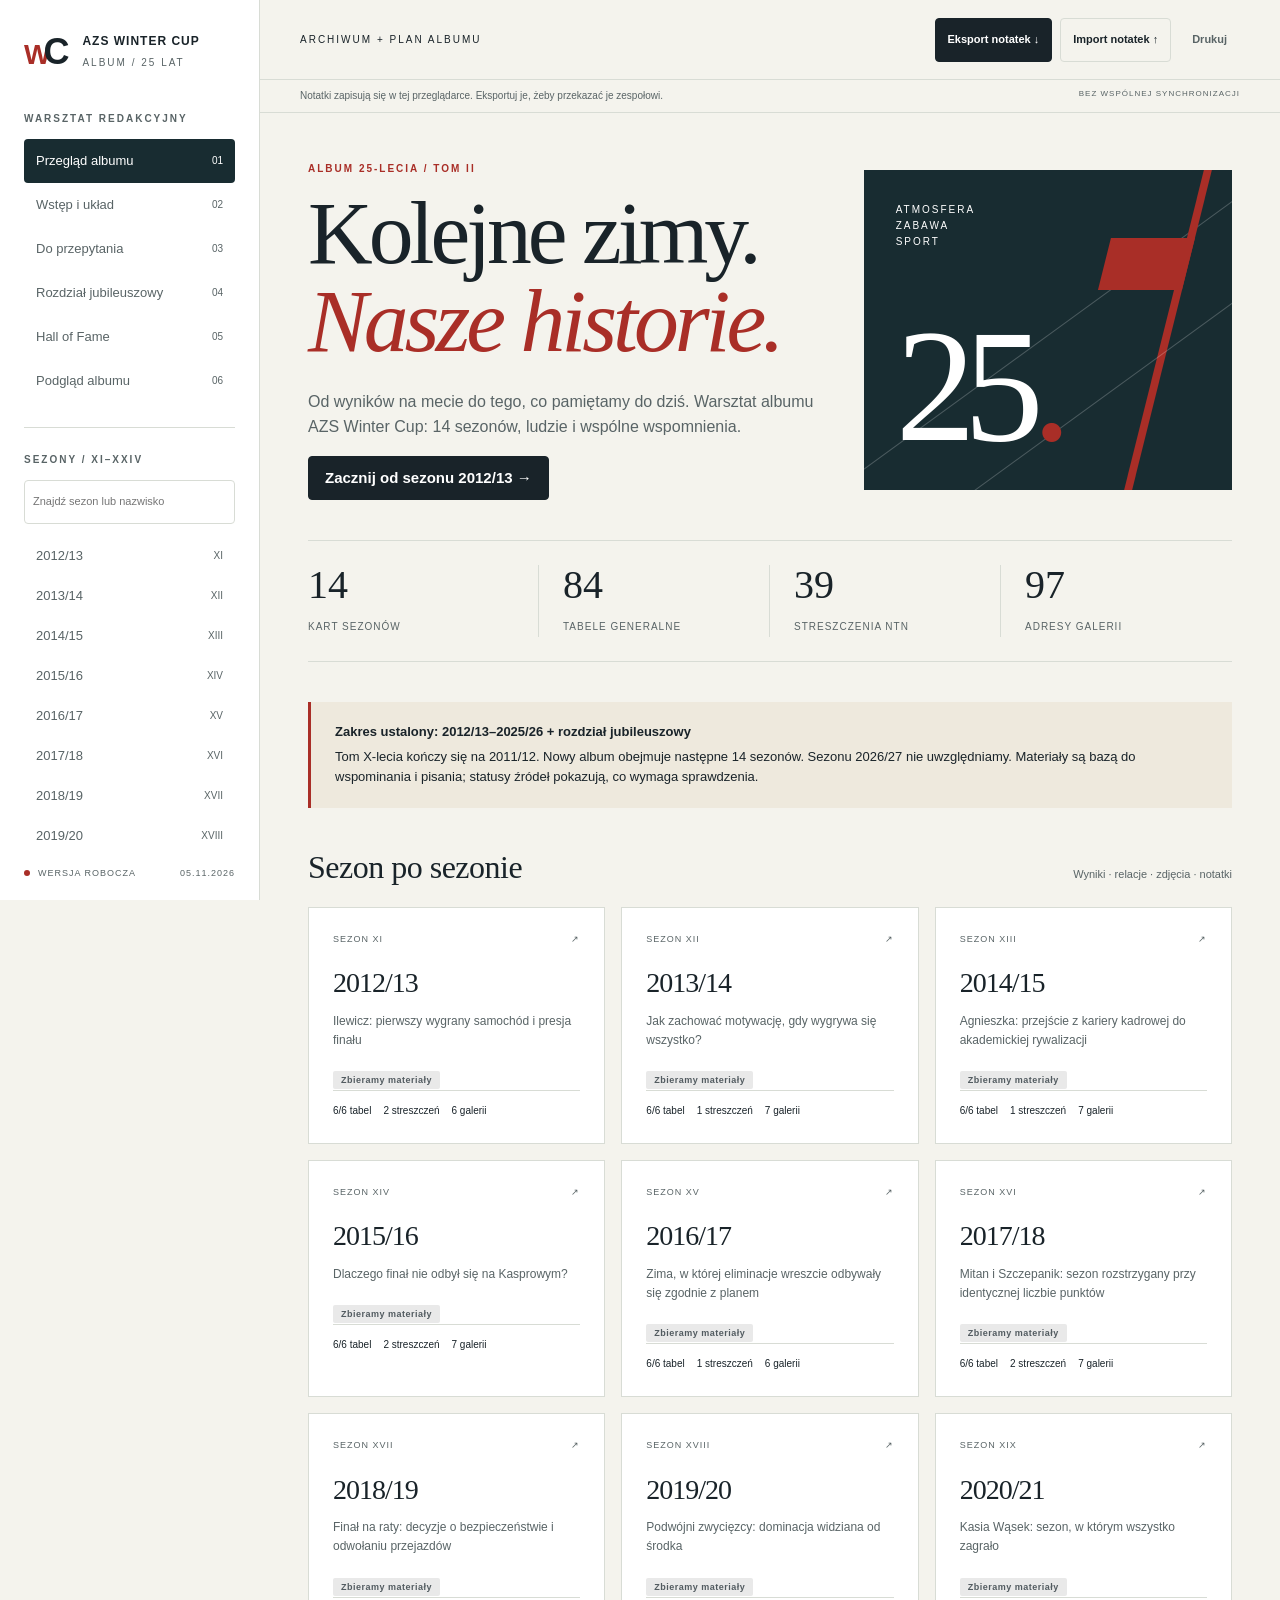
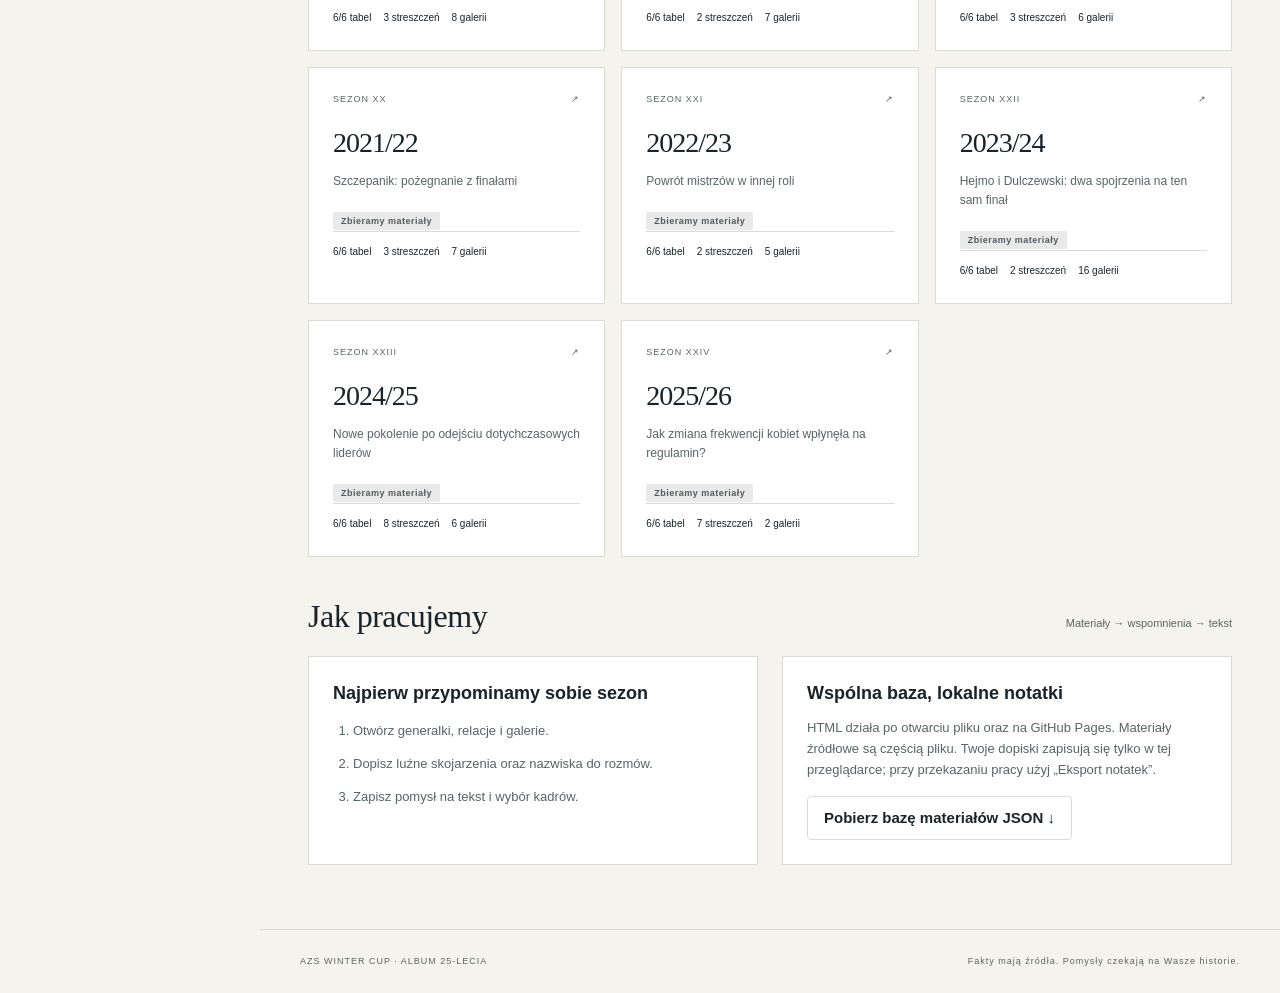
==== commit 640e0cfd: "Add chapter and album print previews in original album format" ====
--- a/index.html
+++ b/index.html
@@ -90,6 +90,122 @@
 .interview-season-context h3{margin-top:20px;font-size:14px}
 @media(max-width:420px){.interview-person-header h1{font-size:44px}.interview-notebook{padding:20px 16px}.interview-notebook h2{font-size:24px}}
 @media print{.back-link,.interview-card-action{display:none}.person-card{break-inside:avoid}.interview-notebook{background:transparent}.interview-notebook textarea{min-height:176px}}
+
+.season-tabs{display:grid;grid-template-columns:repeat(3,minmax(0,1fr));gap:8px;margin:24px 0 32px;padding-bottom:12px;border-bottom:1px solid var(--line)}
+.season-tabs [role=tab]{min-width:0;min-height:64px;justify-content:flex-start;gap:12px;padding:12px 16px;background:var(--white);color:var(--muted);border-color:var(--line);font-size:13px;line-height:1.4;text-align:left;white-space:normal}
+.season-tabs [role=tab][aria-selected=true]{background:var(--dark);color:var(--white);border-color:var(--dark)}
+.season-tab-number{font:20px/1 Georgia,serif;opacity:.8}
+.season-tab-panel{min-width:0}
+.season-tab-panel[hidden]{display:none}
+.season-tab-panel>.stats{padding-top:0}
+.season-tab-panel>section>.section-title:first-child{margin-top:0}
+@media(max-width:420px){.season-tabs{gap:4px;margin-top:20px}.season-tabs [role=tab]{padding:12px 8px;font-size:11px;justify-content:center;text-align:center}.season-tab-number{display:none}}
+@media print{.season-tabs{display:none}.season-tab-panel[hidden]{display:none}}
+
+/* Roboczy podgląd i wydruk do korekty. Docelowy projekt albumu zmieniamy tutaj. */
+:root{--proof-serif:Georgia,"Times New Roman",serif;--proof-accent:var(--red)}
+.season-tabs{grid-template-columns:repeat(4,minmax(0,1fr))}
+.proof-caption-fields{grid-column:1/-1;padding:16px;border:1px solid var(--line);background:var(--white)}
+.proof-caption-fields>summary{min-height:44px;align-content:center;font-size:13px;cursor:pointer}
+.proof-caption-fields .fields-grid{margin-top:16px}
+.proof-controls{display:flex;justify-content:space-between;gap:24px;align-items:center;flex-wrap:wrap}
+.proof-controls h2{margin:0}
+.proof-controls .eyebrow{margin-bottom:8px}
+.proof-actions{display:flex;gap:8px;flex-wrap:wrap}
+.proof-actions button{font-size:12px}
+.proof-help{font-size:12px;color:var(--muted);max-width:960px;margin:16px 0}
+.proof-document{max-width:900px;margin:32px auto 0;color:var(--ink)}
+.proof-sheet{background:var(--white);border:1px solid var(--line);padding:40px;margin-bottom:32px;min-height:0;aspect-ratio:220/250;font-family:var(--proof-serif);font-size:16px;line-height:1.6;overflow-wrap:anywhere}
+.proof-running-head{display:flex;justify-content:space-between;gap:16px;border-bottom:1px solid var(--line);padding-bottom:12px;margin-bottom:32px;font:9px/1.5 -apple-system,BlinkMacSystemFont,"Segoe UI",sans-serif;letter-spacing:1px;text-transform:uppercase;color:var(--muted)}
+.proof-sheet h2{font:44px/1.08 var(--proof-serif);letter-spacing:-1px;margin-bottom:24px}
+.proof-sheet h3{font:28px/1.2 var(--proof-serif);margin-bottom:20px}
+.proof-chapter-heading .eyebrow{font-family:-apple-system,BlinkMacSystemFont,"Segoe UI",sans-serif}
+.proof-byline{font:10px/1.5 -apple-system,BlinkMacSystemFont,"Segoe UI",sans-serif;letter-spacing:1px;color:var(--muted);text-transform:uppercase}
+.proof-story{margin:32px 0}
+.proof-story p{margin-bottom:16px}
+.proof-placeholder{font:12px/1.6 -apple-system,BlinkMacSystemFont,"Segoe UI",sans-serif;color:var(--muted)}
+.proof-sheet p.proof-placeholder{border-left:2px solid var(--line);padding:12px 16px;background:var(--paper)}
+.proof-photo{margin:24px 0}
+.proof-photo-frame{min-height:160px;display:flex;flex-direction:column;align-items:center;justify-content:center;gap:8px;background:var(--paper);border:1px dashed var(--muted);padding:20px;color:var(--muted);font:16px/1.4 var(--proof-serif);text-align:center}
+.proof-photo-large .proof-photo-frame{min-height:280px}
+.proof-photo-frame small{font:10px/1.5 -apple-system,BlinkMacSystemFont,"Segoe UI",sans-serif}
+.proof-photo figcaption{font:10px/1.5 -apple-system,BlinkMacSystemFont,"Segoe UI",sans-serif;color:var(--muted);padding-top:8px}
+.proof-photo figcaption .proof-placeholder{font-size:10px}
+.proof-photo-pair{display:grid;grid-template-columns:repeat(2,minmax(0,1fr));gap:20px}
+.proof-photo-pair .proof-photo{min-width:0}
+.proof-memory{margin:32px 0;padding-top:24px;border-top:1px solid var(--line)}
+.proof-memory blockquote{font:24px/1.5 var(--proof-serif);color:var(--proof-accent);margin:0 0 16px}
+.proof-memory blockquote p{margin-bottom:12px}
+.proof-results-caption{font:12px/1.5 -apple-system,BlinkMacSystemFont,"Segoe UI",sans-serif;color:var(--muted)}
+.proof-results-grid{display:grid;grid-template-columns:repeat(2,minmax(0,1fr));gap:24px}
+.proof-result{min-width:0;break-inside:avoid}
+.proof-result h4{font:600 12px/1.4 -apple-system,BlinkMacSystemFont,"Segoe UI",sans-serif;margin:16px 0 12px;color:var(--proof-accent)}
+.proof-result table{font:11px/1.3 -apple-system,BlinkMacSystemFont,"Segoe UI",sans-serif;min-width:0}
+.proof-result th,.proof-result td{padding:6px;font-size:11px}
+.proof-result th{font-size:8px;letter-spacing:.5px}
+.proof-result td:first-child{width:28px;color:var(--ink);font-weight:400}
+.proof-result td:last-child{width:40px;text-align:right;white-space:nowrap}
+.proof-result small{display:block;font-size:9px;font-weight:400;color:var(--muted);margin-top:4px}
+.proof-credit{font:9px/1.5 -apple-system,BlinkMacSystemFont,"Segoe UI",sans-serif;color:var(--muted);border-top:1px solid var(--line);padding-top:12px;margin:24px 0 0}
+.proof-cover{display:flex;flex-direction:column;justify-content:center;align-items:flex-start}
+.proof-cover h2{font-size:84px;line-height:.95;margin-top:48px}
+.proof-cover-number{font:140px/1 var(--proof-serif);color:var(--proof-accent);letter-spacing:-8px;margin:40px 0}
+.proof-cover-number span{font-size:28px;letter-spacing:0;margin-left:16px}
+.proof-hall-gender{margin:32px 0}
+.proof-hall table{min-width:0;font-family:-apple-system,BlinkMacSystemFont,"Segoe UI",sans-serif}
+.proof-hall th,.proof-hall td{padding:8px;font-size:11px}
+.proof-hall th{font-size:8px}
+.proof-snapshot main{max-width:980px;padding:24px;margin:0 auto}
+.proof-snapshot-header{padding:20px;text-align:center;font-size:12px;color:var(--muted)}
+@media(max-width:1100px){.season-tabs [role=tab]{gap:8px;padding:12px;font-size:12px}.season-tab-number{font-size:16px}.proof-sheet{padding:32px}}
+@media(max-width:768px){.season-tabs [role=tab]{font-size:11px;padding:12px 8px}.season-tab-number{display:none}.proof-sheet{padding:24px;min-height:0;aspect-ratio:auto}.proof-sheet h2{font-size:36px}.proof-sheet h3{font-size:24px}.proof-cover h2{font-size:64px}.proof-cover-number{font-size:100px}.proof-results-grid{gap:16px}.proof-running-head{font-size:8px;flex-wrap:wrap}}
+@media(max-width:420px){.season-tabs{grid-template-columns:repeat(2,minmax(0,1fr))}.proof-sheet{padding:20px 16px}.proof-results-grid,.proof-photo-pair{grid-template-columns:1fr}.proof-actions{width:100%}.proof-actions button{width:100%}.proof-cover h2{font-size:48px}.proof-memory blockquote{font-size:20px}.proof-running-head{margin-bottom:24px}.proof-snapshot main{padding:12px}}
+
+@page album-proof{size:220mm 250mm;margin:16mm}
+@media print{
+  body.proof-mode .sidebar,body.proof-mode .topbar,body.proof-mode .save-strip,body.proof-mode footer,body.proof-mode .skip,body.proof-mode .season-head,body.proof-mode .season-tabs,body.proof-mode .previous-next,body.proof-mode .proof-controls,body.proof-mode .proof-help,body.proof-mode .proof-snapshot-header{display:none!important}
+  body.proof-mode{background:white;color:var(--ink);font-size:10pt}
+  body.proof-mode .workspace{margin:0}
+  body.proof-mode main,body.proof-snapshot main{padding:0;margin:0;max-width:none}
+  body.proof-mode .proof-document{page:album-proof;max-width:none;margin:0}
+  body.proof-mode .proof-sheet{page:album-proof;border:0;box-shadow:none;padding:0;margin:0;min-height:0;aspect-ratio:auto;font-size:10.5pt;line-height:1.5;break-after:page}
+  body.proof-mode .proof-document>.proof-sheet:last-child,body.proof-mode .proof-document>.proof-chapter:last-child>.proof-sheet:last-child{break-after:auto}
+  body.proof-mode .proof-running-head{font-size:7pt;margin-bottom:8mm;padding-bottom:3mm}
+  body.proof-mode .proof-sheet h2{font-size:28pt;line-height:1.1;margin-bottom:6mm}
+  body.proof-mode .proof-sheet h3{font-size:18pt;margin-bottom:5mm}
+  body.proof-mode .proof-story{margin:6mm 0}
+  body.proof-mode .proof-story p{orphans:3;widows:3;margin-bottom:4mm}
+  body.proof-mode .proof-byline{font-size:8pt}
+  body.proof-mode .proof-placeholder{font-size:8.5pt}
+  body.proof-mode .proof-photo{margin:5mm 0;break-inside:avoid}
+  body.proof-mode .proof-photo-frame{min-height:35mm;font-size:12pt;padding:5mm}
+  body.proof-mode .proof-photo-large .proof-photo-frame{min-height:60mm}
+  body.proof-mode .proof-photo figcaption{font-size:7.5pt;padding-top:2mm}
+  body.proof-mode .proof-photo-pair{display:grid;grid-template-columns:repeat(2,minmax(0,1fr));gap:5mm}
+  body.proof-mode .proof-memory{margin:6mm 0;padding-top:5mm;break-inside:avoid}
+  body.proof-mode .proof-memory blockquote{font-size:14pt}
+  body.proof-mode .proof-results-caption{font-size:8pt}
+  body.proof-mode .proof-results-grid{display:block;columns:2;column-gap:6mm}
+  body.proof-mode .proof-result{display:block;margin-bottom:5mm;break-inside:avoid}
+  body.proof-mode .proof-result h4{font-size:9pt;margin:0 0 3mm}
+  body.proof-mode .proof-result table{width:100%;min-width:0;font-size:7.5pt}
+  body.proof-mode .proof-result th,body.proof-mode .proof-result td{padding:1.5mm 1mm;font-size:7.5pt}
+  body.proof-mode .proof-result th{font-size:6.5pt}
+  body.proof-mode .proof-result small{font-size:6.5pt;margin-top:1mm}
+  body.proof-mode .proof-result td:first-child{width:6mm}
+  body.proof-mode .proof-result td:last-child{width:10mm}
+  body.proof-mode .proof-credit{font-size:7pt;margin-top:5mm;padding-top:3mm}
+  body.proof-mode .proof-cover{min-height:216mm}
+  body.proof-mode .proof-cover h2{font-size:64pt}
+  body.proof-mode .proof-cover-number{font-size:100pt}
+  body.proof-mode .proof-cover-number span{font-size:22pt}
+  body.proof-mode .proof-hall .table-wrap{overflow:visible;break-inside:auto}
+  body.proof-mode .proof-hall-gender+.proof-hall-gender{break-before:page}
+  body.proof-mode .proof-hall table{min-width:0;width:100%}
+  body.proof-mode .proof-hall th,body.proof-mode .proof-hall td{padding:2mm;font-size:8pt}
+  body.proof-mode thead{display:table-header-group}
+  body.proof-mode tr{break-inside:avoid}
+}
 </style>
 </head>
 <body>
@@ -134,7 +250,8 @@
   {name:'Juliusz Mitan',role:'Perspektywa uczestnika'}
 ];
 const interviewAliases = {'ania berezik':'anna berezik','kasia ostrowska':'katarzyna ostrowska','julek mitan':'juliusz mitan'};
-const allowedFields = ['angle','writer','status','interviewees','questions','memories','draft','photos','todo','intro','hallRules','hallNotes','teamNotes','anniversary','layoutTemplate',...Object.keys(layoutFields),...interviewFields];
+const publicationFields = ['albumQuote','albumQuoteAuthor','albumCaption1','albumCaption2','albumCaption3','albumIntro','albumAnniversary'];
+const allowedFields = ['angle','writer','status','interviewees','questions','memories','draft','photos','todo','intro','hallRules','hallNotes','teamNotes','anniversary','layoutTemplate',...Object.keys(layoutFields),...interviewFields,...publicationFields];
 const layoutTemplates = {
   spread:{label:'2 strony · rozkładówka',pages:[
     {title:'Otwarcie i kronika',slots:['layoutTitle','layoutHero','layoutStory']},
@@ -149,8 +266,11 @@
 };
 const categoryLabels = {GS_K:'Gigant · kobiety',SL_K:'Slalom · kobiety',GS_M:'Gigant · mężczyźni',SL_M:'Slalom · mężczyźni',TEAM_K:'Uczelnie · kobiety',TEAM_M:'Uczelnie · mężczyźni'};
 const categoryOrder = Object.keys(categoryLabels);
+const seasonTabs = [{id:'uklad',label:'Układ'},{id:'tresc',label:'Treść i notatki'},{id:'archiwum',label:'Archiwum i wiedza'},{id:'podglad',label:'Podgląd'}];
+const seasonTabAliases = {uklad:'uklad',tresc:'tresc',plan:'tresc',archiwum:'archiwum',wyniki:'archiwum',relacje:'archiwum',galerie:'archiwum',podglad:'podglad'};
 let planning = {};
 let activeCategory = 'GS_K';
+let pendingSeasonTabFocus = null;
 let storageOk = true;
 try { const saved = JSON.parse(localStorage.getItem(storageKey) || '{}'); planning = cleanPlanning(saved); }
 catch { storageOk = false; }
@@ -240,7 +360,7 @@
 function renderNav() {
   const route=(location.hash.slice(1).split(':')[0] || 'start');
   const activeRoute=route==='osoba'?'rozmowy':route;
-  const items=[['start','Przegląd albumu','01'],['wstep','Wstęp i układ','02'],['rozmowy','Do przepytania','03'],['jubileusz','Rozdział jubileuszowy','04'],['hall','Hall of Fame','05']];
+  const items=[['start','Przegląd albumu','01'],['wstep','Wstęp i układ','02'],['rozmowy','Do przepytania','03'],['jubileusz','Rozdział jubileuszowy','04'],['hall','Hall of Fame','05'],['podglad','Podgląd albumu','06']];
   document.querySelector('#main-nav').innerHTML=items.map(([id,label,n])=>`<a href="#${id}" class="${activeRoute===id?'active':''}" ${activeRoute===id?'aria-current="page"':''}><span>${label}</span><span>${n}</span></a>`).join('');
   const q=document.querySelector('#season-search').value.trim().toLocaleLowerCase('pl');
   const found=D.seasons.filter(s=>!q || JSON.stringify(s).toLocaleLowerCase('pl').includes(q));
@@ -301,25 +421,89 @@
     <p class="layout-intro">Wybierz przykładowy układ i wpisz w okienkach, co tu trafi: zdjęcie, tekst lub wspomnienie. Każdy wariant ma miejsce na ranking wyników. Zmiana wariantu zachowuje wpisaną zawartość.</p>
     <div class="layout-toolbar"><div class="layout-options" role="group" aria-label="Wariant układu stron">${Object.entries(layoutTemplates).map(([key,t])=>`<button data-layout="${key}" aria-pressed="${key===selected}">${e(t.label)}</button>`).join('')}</div><span id="layout-completion" role="status">${e(layoutCompletion(s))}</span></div>
     <div class="album-spread" data-template="${selected}">${template.pages.map((page,i)=>`<article class="album-page" aria-label="Strona ${i+1}: ${e(page.title)}"><header class="album-page-header"><span>SEZON ${e(s.label)}</span><span>${String(i+1).padStart(2,'0')} / ${String(template.pages.length).padStart(2,'0')}</span></header><h3>${e(page.title)}</h3><div class="album-page-content">${page.slots.map(key=>layoutSlot(s,key,selected==='spread')).join('')}</div><div class="album-page-footer">${e(s.label)}<span>${String(i+1).padStart(2,'0')}</span></div></article>`).join('')}</div>
-    <p class="source-note">To plan zawartości stron. Nazwy plików, linki i podpisy wpisujcie w polach „Zdjęcie”. Układ i dopiski zapisują się w tej przeglądarce oraz trafiają do eksportu notatek. <a href="#${e(s.id)}:wyniki">Zobacz tabele wyników tego sezonu →</a></p>
+    <p class="source-note">To plan zawartości stron. Nazwy plików, linki i podpisy wpisujcie w polach „Zdjęcie”. Układ i dopiski zapisują się w tej przeglądarce oraz trafiają do eksportu notatek. <a href="#${e(s.id)}:archiwum">Zobacz tabele wyników tego sezonu →</a></p>
   </section>`;
 }
-function seasonPage(s) {
-  const index=D.seasons.indexOf(s);
+function seasonTab(section) {
+  return Object.hasOwn(seasonTabAliases,section)?seasonTabAliases[section]:'uklad';
+}
+function openSeasonTab(button) {
+  const s=D.seasons.find(s=>s.id===location.hash.slice(1).split(':')[0]);
+  const selected=button.dataset.seasonTab;
+  if(!s || !seasonTabs.some(t=>t.id===selected))return;
+  if(button.getAttribute('aria-selected')==='true'){button.focus({preventScroll:true});return;}
+  pendingSeasonTabFocus={season:s.id,tab:selected};
+  location.hash=`${s.id}:${selected}`;
+}
+function seasonArchive(s) {
+  return `${stats([[s.classifications.length,'tabel końcowych'],[s.articles.length,'streszczeń NTN'],[s.galleries.length,'adresów galerii'],[s.events.length,'wydarzeń w archiwum']])}
+  <section id="wyniki">${sectionTitle('Klasyfikacje końcowe','Top 10 · SL / GS · uczelnie K i M')}<p class="source-note">To wyniki całego sezonu. Rankingi uczelni pozostają oddzielne dla kobiet i mężczyzn. W 2016/17 sklasyfikowano tylko 8 uczelni mężczyzn.</p><div class="category-tabs" role="group" aria-label="Klasyfikacja">${categoryOrder.map(cat=>`<button data-category="${cat}" aria-pressed="${cat===activeCategory}">${categoryLabels[cat]}</button>`).join('')}</div><div class="screen-table" id="active-result">${resultTable(s.classifications.find(c=>c.category===activeCategory))}</div><div class="print-only">${categoryOrder.map(cat=>resultTable(s.classifications.find(c=>c.category===cat),true)).join('')}</div></section>
+  <section id="relacje">${sectionTitle('Co działo się w tym sezonie?','Streszczenia redakcyjne + oryginały NTN')}${articleCards(s.articles)}${s.articleIndex.length?`<details class="panel"><summary>Więcej odnalezionych materiałów NTN (${s.articleIndex.length})</summary><ul class="link-list">${s.articleIndex.map(a=>`<li>${link(a.url,a.title)}<small>${e(a.published || a.date || '')} · indeks uzupełniający; nie każdy materiał ma opracowane streszczenie</small></li>`).join('')}</ul></details>`:''}</section>
+  <section id="galerie">${sectionTitle('Edycje i zdjęcia','Najpierw kalendarz, potem albumy')}${eventTable(s)}${sectionTitle('Katalog galerii','Link ≠ gotowy wybór zdjęć do druku')}${galleryTable(s)}</section>`;
+}
+function seasonNotes(s) {
   const suggestedPeople=unique(s.articles.flatMap(a=>a.people || [])).slice(0,10);
   const angles=unique(s.articles.flatMap(a=>a.story_angles || [])).slice(0,4);
   const gaps=unique([...s.resultGaps,...s.articleGaps,...s.photoGaps]);
+  return `<section id="plan">${sectionTitle('Co chcemy opowiedzieć?','Pomysły do rozmowy, nie gotowy tekst')}
+  <div class="two-col"><div class="panel"><h3>Tropy z przeczytanych relacji</h3>${angles.length?list(angles):'<p>Po lekturze zapiszcie najważniejszy konflikt sportowy, przełom albo scenę z tego sezonu.</p>'}${suggestedPeople.length?`<p class="source-note">Nazwiska pojawiające się w materiałach: ${suggestedPeople.map(e).join(', ')}.</p>`:''}<p class="source-note">To propozycje tematów, które wymagają Waszej pamięci i rozmów z uczestnikami.</p>${s.interviewCandidates.length?`<p class="source-note">Z Waszej kolejki rozmów: ${s.interviewCandidates.map(e).join(', ')}. Przypisanie do sezonu do ustalenia.</p>`:''}${s.editorialQuestions.length?`<details><summary>Pytania robocze do rozmów</summary>${list(s.editorialQuestions)}</details>`:''}</div><div class="panel"><h3>Do uzupełnienia w archiwum</h3>${gaps.length?list(gaps.slice(0,5)):'<p>Źródła znalezione. Kolejny etap: korekta, wspomnienia i wybór zdjęć.</p>'}${gaps.length>5?`<details><summary>Pozostałe braki (${gaps.length-5})</summary>${list(gaps.slice(5))}</details>`:''}</div></div>
+  <div class="planning"><h3>Notatnik sezonu</h3><p class="source-note">Dopiski zapisują się lokalnie. Eksportuj notatki przed zmianą urządzenia lub przekazaniem ich Antoniemu.</p><div class="fields-grid">${field(s.id,'angle','Roboczy tytuł / główny temat','Co wyróżnia ten sezon?','input')}${field(s.id,'writer','Autor / osoba prowadząca','Ty / Antoni / do ustalenia','input')}${field(s.id,'status','Etap pracy','','select')}${seasonInterviewField(s)}${field(s.id,'memories','Luźne wspomnienia','Skojarzenia, sceny, anegdoty. Nie trzeba układać ich w tekst.')}${field(s.id,'questions','Pytania do bohaterów','Co było stawką? Co pamiętasz spoza trasy? Kto ma inną wersję tej historii?')}${field(s.id,'draft','Szkic tekstu do albumu','Miejsce na pierwszą wersję — po obejrzeniu źródeł i rozmowach.')}${field(s.id,'albumQuote','Wspomnienie / cytat do albumu','Wybrany fragment do pokazania w podglądzie. Pytania i luźne notatki pozostają w swoich polach.')}${field(s.id,'albumQuoteAuthor','Autor wspomnienia / cytatu','Imię i nazwisko','input')}<details class="proof-caption-fields"><summary>Podpisy zdjęć do albumu</summary><div class="fields-grid">${[1,2,3].map(n=>field(s.id,`albumCaption${n}`,`Podpis zdjęcia 0${n}`,'Osoby, miejsce, data i autor fotografii.','input')).join('')}</div></details>${field(s.id,'photos','Wybór zdjęć i podpisy','Album / nazwa pliku / kto jest na zdjęciu / gdzie i kiedy / autor.')}${field(s.id,'todo','Konkretne zadania','Co / kto / do kiedy. Np. Michał — odzyskać pełną galerię finału.')}</div></div></section>`;
+}
+function seasonPage(s,selected='uklad') {
+  const index=D.seasons.indexOf(s);
+  const content=selected==='uklad'?seasonLayout(s):selected==='tresc'?seasonNotes(s):selected==='podglad'?seasonProof(s):seasonArchive(s);
   return `<header class="season-head"><div><span class="eyebrow">KARTA SEZONU / ${e(s.roman)} EDYCJA</span><h1>${e(s.label)}</h1><p class="description">${e(s.workingAngle || 'Kronika wyników i punkt wyjścia do wspomnień. Przejrzyj materiały, potem dopisz, co warto opowiedzieć.')}</p><span class="pill plan">${e(planning[s.id]?.status || 'Zbieramy materiały')}</span></div><div class="season-number" aria-hidden="true">${e(s.roman)}</div></header>
-  <nav class="subnav" aria-label="Sekcje sezonu">${[['uklad','Układ stron'],['wyniki','Generalki'],['relacje','Relacje NTN'],['galerie','Edycje i zdjęcia'],['plan','Plan i notatki']].map(([id,t])=>`<a href="#${s.id}:${id}">${t}</a>`).join('')}</nav>
-  ${stats([[s.classifications.length,'tabel końcowych'],[s.articles.length,'streszczeń NTN'],[s.galleries.length,'adresów galerii'],[s.events.length,'wydarzeń w archiwum']])}
-  ${seasonLayout(s)}
-  <section id="wyniki">${sectionTitle('Klasyfikacje końcowe','Top 10 · SL / GS · uczelnie K i M')}<p class="source-note">To wyniki całego sezonu. Rankingi uczelni pozostają oddzielne dla kobiet i mężczyzn. W 2016/17 sklasyfikowano tylko 8 uczelni mężczyzn.</p><div class="category-tabs" role="group" aria-label="Klasyfikacja">${categoryOrder.map(cat=>`<button data-category="${cat}" aria-pressed="${cat===activeCategory}">${categoryLabels[cat]}</button>`).join('')}</div><div class="screen-table" id="active-result">${resultTable(s.classifications.find(c=>c.category===activeCategory))}</div><div class="print-only">${categoryOrder.map(cat=>resultTable(s.classifications.find(c=>c.category===cat),true)).join('')}</div></section>
-  <section id="relacje">${sectionTitle('Co działo się w tym sezonie?','Streszczenia redakcyjne + oryginały NTN')}${articleCards(s.articles)}${s.articleIndex.length?`<details class="panel"><summary>Więcej odnalezionych materiałów NTN (${s.articleIndex.length})</summary><ul class="link-list">${s.articleIndex.map(a=>`<li>${link(a.url,a.title)}<small>${e(a.published || a.date || '')} · indeks uzupełniający; nie każdy materiał ma opracowane streszczenie</small></li>`).join('')}</ul></details>`:''}</section>
-  <section id="galerie">${sectionTitle('Edycje i zdjęcia','Najpierw kalendarz, potem albumy')}${eventTable(s)}${sectionTitle('Katalog galerii','Link ≠ gotowy wybór zdjęć do druku')}${galleryTable(s)}</section>
-  <section id="plan">${sectionTitle('Co chcemy opowiedzieć?','Pomysły do rozmowy, nie gotowy tekst')}
-  <div class="two-col"><div class="panel"><h3>Tropy z przeczytanych relacji</h3>${angles.length?list(angles):'<p>Po lekturze zapiszcie najważniejszy konflikt sportowy, przełom albo scenę z tego sezonu.</p>'}${suggestedPeople.length?`<p class="source-note">Nazwiska pojawiające się w materiałach: ${suggestedPeople.map(e).join(', ')}.</p>`:''}<p class="source-note">To propozycje tematów, które wymagają Waszej pamięci i rozmów z uczestnikami.</p>${s.interviewCandidates.length?`<p class="source-note">Z Waszej kolejki rozmów: ${s.interviewCandidates.map(e).join(', ')}. Przypisanie do sezonu do ustalenia.</p>`:''}${s.editorialQuestions.length?`<details><summary>Pytania robocze do rozmów</summary>${list(s.editorialQuestions)}</details>`:''}</div><div class="panel"><h3>Do uzupełnienia w archiwum</h3>${gaps.length?list(gaps.slice(0,5)):'<p>Źródła znalezione. Kolejny etap: korekta, wspomnienia i wybór zdjęć.</p>'}${gaps.length>5?`<details><summary>Pozostałe braki (${gaps.length-5})</summary>${list(gaps.slice(5))}</details>`:''}</div></div>
-  <div class="planning"><h3>Notatnik sezonu</h3><p class="source-note">Dopiski zapisują się lokalnie. Eksportuj notatki przed zmianą urządzenia lub przekazaniem ich Antoniemu.</p><div class="fields-grid">${field(s.id,'angle','Roboczy tytuł / główny temat','Co wyróżnia ten sezon?','input')}${field(s.id,'writer','Autor / osoba prowadząca','Ty / Antoni / do ustalenia','input')}${field(s.id,'status','Etap pracy','','select')}${seasonInterviewField(s)}${field(s.id,'memories','Luźne wspomnienia','Skojarzenia, sceny, anegdoty. Nie trzeba układać ich w tekst.')}${field(s.id,'questions','Pytania do bohaterów','Co było stawką? Co pamiętasz spoza trasy? Kto ma inną wersję tej historii?')}${field(s.id,'draft','Szkic tekstu do albumu','Miejsce na pierwszą wersję — po obejrzeniu źródeł i rozmowach.')}${field(s.id,'photos','Wybór zdjęć i podpisy','Album / nazwa pliku / kto jest na zdjęciu / gdzie i kiedy / autor.')}${field(s.id,'todo','Konkretne zadania','Co / kto / do kiedy. Np. Michał — odzyskać pełną galerię finału.')}</div></div></section>
-  <nav class="previous-next" aria-label="Sąsiednie sezony">${index>0?`<a href="#${D.seasons[index-1].id}">← ${e(D.seasons[index-1].label)}</a>`:'<a href="#start">← Przegląd</a>'}${index<D.seasons.length-1?`<a href="#${D.seasons[index+1].id}">${e(D.seasons[index+1].label)} →</a>`:'<a href="#jubileusz">Rozdział jubileuszowy →</a>'}</nav>`;
+  <div class="season-tabs" role="tablist" aria-label="Widok sezonu">${seasonTabs.map((tab,i)=>`<button type="button" role="tab" id="${s.id}-tab-${tab.id}" data-season-tab="${tab.id}" aria-selected="${tab.id===selected}" aria-controls="${s.id}-panel-${tab.id}" tabindex="${tab.id===selected?0:-1}"><span class="season-tab-number" aria-hidden="true">0${i+1}</span><span>${e(tab.label)}</span></button>`).join('')}</div>
+  ${seasonTabs.map(tab=>`<div class="season-tab-panel" role="tabpanel" id="${s.id}-panel-${tab.id}" aria-labelledby="${s.id}-tab-${tab.id}" tabindex="0" ${tab.id===selected?'':'hidden'}>${tab.id===selected?content:''}</div>`).join('')}
+  <nav class="previous-next" aria-label="Sąsiednie sezony">${index>0?`<a href="#${D.seasons[index-1].id}:${selected}">← ${e(D.seasons[index-1].label)}</a>`:'<a href="#start">← Przegląd</a>'}${index<D.seasons.length-1?`<a href="#${D.seasons[index+1].id}:${selected}">${e(D.seasons[index+1].label)} →</a>`:'<a href="#jubileusz">Rozdział jubileuszowy →</a>'}</nav>`;
+}
+function proofText(value,placeholder) {
+  const text=String(value || '').trim();
+  return text?text.split(/\n\s*\n/u).map(p=>`<p>${e(p).replace(/\n/gu,'<br>')}</p>`).join(''):`<p class="proof-placeholder">${e(placeholder)}</p>`;
+}
+function proofPhoto(s,n,large=false) {
+  const caption=planning[s.id]?.[`albumCaption${n}`];
+  return `<figure class="proof-photo ${large?'proof-photo-large':''}"><div class="proof-photo-frame"><span>Zdjęcie 0${n}</span><small>Miejsce na wybrany kadr</small></div><figcaption>${caption?e(caption):'<span class="proof-placeholder">Podpis zdjęcia do uzupełnienia.</span>'}</figcaption></figure>`;
+}
+function proofRanking(c) {
+  if(!c)return '';
+  const team=c.category.startsWith('TEAM');
+  return `<section class="proof-result"><h4>${e(categoryLabels[c.category])}</h4><table><thead><tr><th scope="col">M.</th><th scope="col">${team?'Uczelnia':'Zawodnik / zawodniczka'}</th><th scope="col">Pkt</th></tr></thead><tbody>${c.rows.map(r=>`<tr><td>${e(r.place)}</td><td>${e(r.name)}${team?'':`<small>${e(r.university)}</small>`}</td><td>${e(Number(r.points).toLocaleString('pl-PL'))}</td></tr>`).join('')}</tbody></table></section>`;
+}
+function proofSheet(s,label,content) {
+  return `<section class="proof-sheet"><header class="proof-running-head"><span>AZS WINTER CUP / 25 LAT</span><span>${e(s.label)} · ${e(label)}</span></header>${content}</section>`;
+}
+function proofChapter(s) {
+  const notes=planning[s.id] || {};
+  const title=notes.layoutTitle?.trim() || notes.angle?.trim() || `Sezon ${s.label}`;
+  const opening=`<div class="proof-chapter-heading"><span class="eyebrow">${e(s.roman)} EDYCJA / ${e(s.label)}</span><h2>${e(title)}</h2>${notes.writer?`<p class="proof-byline">Tekst: ${e(notes.writer)}</p>`:''}</div>${proofPhoto(s,1,true)}`;
+  const story=`<section class="proof-story"><h3>Kronika sezonu</h3>${proofText(notes.draft,'Tu pojawi się tekst z pola „Szkic tekstu do albumu” w zakładce Treść i notatki.')}</section>`;
+  const memory=`<section class="proof-memory"><h3>Wspomnienie</h3>${notes.albumQuote?.trim()?`<blockquote>${proofText(notes.albumQuote,'')}</blockquote><p class="proof-byline">${notes.albumQuoteAuthor?e(notes.albumQuoteAuthor):'<span class="proof-placeholder">Autor wspomnienia do uzupełnienia.</span>'}</p>`:'<p class="proof-placeholder">Miejsce na wybrane wspomnienie lub cytat. Uzupełnij pole „Wspomnienie / cytat do albumu”.</p>'}</section><div class="proof-photo-pair">${proofPhoto(s,2)}${proofPhoto(s,3)}</div>`;
+  const results=`<section class="proof-results"><h3>Karta wyników · ${e(s.label)}</h3><p class="proof-results-caption">Klasyfikacje końcowe sezonu. Top 10 SL/GS oraz uczelnie kobiet i mężczyzn.</p><div class="proof-results-grid">${categoryOrder.map(category=>proofRanking(s.classifications.find(c=>c.category===category))).join('')}</div><p class="proof-credit">Źródło: oficjalne archiwum wyników AZS Winter Cup. Nazwy i kolejność według dokumentów źródłowych.${s.label==='2016/17'?' W rankingu mężczyzn sklasyfikowano osiem uczelni.':''}</p></section>`;
+  const pages=notes.layoutTemplate==='chapter'
+    ?[proofSheet(s,'Otwarcie',opening),proofSheet(s,'Kronika',story),proofSheet(s,'Wyniki',results),proofSheet(s,'Wspomnienia',memory)]
+    :[proofSheet(s,'Kronika i wspomnienia',opening+story+memory),proofSheet(s,'Wyniki',results)];
+  return `<article class="proof-chapter" aria-label="Podgląd rozdziału ${e(s.label)}">${pages.join('')}</article>`;
+}
+function proofControls(s) {
+  return `<div class="proof-controls"><div><span class="eyebrow">PODGLĄD DO KOREKTY</span><h2>${s?`Rozdział ${e(s.label)}`:'Cały album'}</h2></div><div class="proof-actions"><button data-proof-print>Drukuj / zapisz PDF</button><button class="secondary" data-proof-html>Pobierz podgląd HTML ↓</button></div></div><p class="proof-help">Podgląd korzysta z wpisanych tekstów, podpisów i prawdziwych wyników. Puste miejsca pokazują brakujące materiały. Zdjęcia zastępują ramki do czasu przypisania plików. Roboczy wydruk ma format poprzedniego albumu: 220 × 250 mm; długi tekst przechodzi na kolejne strony. Projekt graficzny, typografię i parametry PDF dopasujemy do wytycznych.${s?` <a href="#${s.id}:tresc">Edytuj treść →</a> · <a href="#${s.id}:uklad">Zmień układ →</a>`:''}</p>`;
+}
+function seasonProof(s) {
+  return `<section class="proof-workspace">${proofControls(s)}<div class="proof-document" data-output-name="azs-wintercup-rozdzial-${e(s.label.replace('/','-'))}.html" data-output-title="AZS Winter Cup — rozdział ${e(s.label)}">${proofChapter(s)}</div></section>`;
+}
+function albumPreviewPage() {
+  const global=planning.global || {};
+  const updated=D.medalsUpdated;
+  const hall=updated?`<section class="proof-sheet proof-hall"><header class="proof-running-head"><span>AZS WINTER CUP / 25 LAT</span><span>Hall of Fame</span></header><h2>Hall of Fame</h2><p class="proof-results-caption">Medale zawodów SL/GS: baza pierwszego albumu i sezony 2012/13–2025/26.</p>${updated.tables.map(t=>`<section class="proof-hall-gender"><h3>${t.gender==='K'?'Kobiety':'Mężczyźni'}</h3>${medalTable(t.rows)}</section>`).join('')}<p class="proof-credit">Kolejność według złotych, srebrnych i brązowych medali. Puchary jubileuszowe, równoległe i team event pozostają poza tabelą.</p></section>`:'';
+  return `<section class="proof-workspace">${proofControls()}<p class="proof-help">Teksty sezonów: ${D.seasons.filter(s=>planning[s.id]?.draft?.trim()).length}/${D.seasons.length}. Uwagi redakcyjne, pytania do rozmówców i luźne notatki pozostają w warsztacie.</p><div class="proof-document" data-output-name="azs-wintercup-album-podglad.html" data-output-title="AZS Winter Cup — podgląd albumu 25-lecia"><section class="proof-sheet proof-cover"><span class="eyebrow">ATMOSFERA · ZABAWA · SPORT</span><h2>AZS<br>Winter Cup</h2><p class="proof-cover-number">25<span>lat</span></p><p>Sezony 2012/13–2025/26</p><p class="proof-placeholder">Wersja robocza do korekty</p></section><section class="proof-sheet"><header class="proof-running-head"><span>AZS WINTER CUP / 25 LAT</span><span>Wstęp</span></header><h2>Zanim ruszymy na stok</h2>${proofText(global.albumIntro,'Tekst wstępu do uzupełnienia w sekcji Wstęp i układ, w polu „Tekst wstępu do albumu”.')}</section>${D.seasons.map(proofChapter).join('')}<section class="proof-sheet"><header class="proof-running-head"><span>AZS WINTER CUP / 25 LAT</span><span>Rozdział jubileuszowy</span></header><h2>Kolejne pokolenia</h2>${proofText(global.albumAnniversary,'Tekst rozdziału jubileuszowego do uzupełnienia w jego sekcji redakcyjnej.')}</section>${hall}</div></section>`;
+}
+function downloadProof() {
+  const proof=document.querySelector('.proof-document');if(!proof)return;
+  const styles=document.querySelector('head style').textContent;
+  const title=proof.dataset.outputTitle || 'AZS Winter Cup — podgląd';
+  const html=`<!doctype html><html lang="pl"><head><meta charset="utf-8"><meta name="viewport" content="width=device-width,initial-scale=1"><title>${e(title)}</title><style>${styles}</style></head><body class="proof-mode proof-snapshot"><header class="proof-snapshot-header">${e(title)} · robocza wersja do korekty. Wydruk / zapis PDF: menu przeglądarki.</header><main>${proof.outerHTML}</main></body></html>`;
+  const blob=new Blob([html],{type:'text/html;charset=utf-8'});
+  const u=URL.createObjectURL(blob),a=document.createElement('a');a.href=u;a.download=proof.dataset.outputName;a.click();setTimeout(()=>URL.revokeObjectURL(u),1000);
 }
 function introPage() {
   return `<span class="eyebrow">OTWARCIE ALBUMU</span><h1 class="route-title">Zanim zaczniemy<br><em>kolejny przejazd.</em></h1><p class="muted">Robocza koncepcja wstępu i rytmu sezonów. Zdjęcia zastępują miejsca do późniejszego wyboru z archiwum Michała Szyplińskiego.</p>
@@ -331,7 +515,7 @@
   <p class="source-note">Objętość i termin wydania nie są ustalone. Ten układ służy do planowania; zakres zdjęć oraz rozkład stron zmienimy po zebraniu materiałów.</p>
   ${sectionTitle('Co bierzemy z pierwszego albumu?','Analiza wzorca: 60 stron PDF')}
   <div class="panel"><p>Wzorzec łączy edytorial, kroniki sezonów, „kartę sławy” z wynikami, fotograficzne rozkładówki, tabelę medalową i osobiste wspomnienia w „Gadających głowach”. Nowy tom zachowuje ten rytm, a historie i rozmówców przypisujemy już przy zbieraniu materiałów do sezonów.</p><p class="source-note">Źródło: album X-lecia AZS Winter Cup, 2013; PDF s. 4, 6, 8–39 i 48–57. Oryginał w plikach użytkownika, nie jest dołączany do publikacji.</p></div>
-  <div class="planning"><div class="fields-grid">${field('global','intro','Wasz wstęp / uwagi do otwarcia','Autor wstępu, sceny otwierające, pomysły na fotografie.')}</div></div>`;
+  <div class="planning"><div class="fields-grid">${field('global','intro','Wasz wstęp / uwagi do otwarcia','Autor wstępu, sceny otwierające, pomysły na fotografie.')}${field('global','albumIntro','Tekst wstępu do albumu','Ten tekst pojawi się w podglądzie albumu. Pomysły i uwagi zachowaj w polu powyżej.')}</div></div>`;
 }
 function interviewsPage() {
   const people=interviewPeople();
@@ -352,16 +536,16 @@
   const seasons=person.seasons.map(id=>D.seasons.find(s=>s.id===id));
   return `<a class="back-link" href="#rozmowy">← Do przepytania</a><header class="interview-person-header"><span class="eyebrow">KARTA WYWIADU</span><h1 class="route-title">${e(person.name)}</h1><span class="pill plan" id="interview-person-status">${e(interviewStatus(person))}</span><p class="muted">${e(person.role || 'Pytania, wspomnienia i materiały do opracowania rozmowy.')}</p></header>
   ${sectionTitle('Sezony do omówienia',seasons.length?'Połączone automatycznie z planami sezonów':'Przypisz osobę w planie wybranego sezonu')}
-  <div class="person-chip-list interview-season-links">${seasons.length?seasons.map(s=>`<a class="person-chip" href="#${e(s.id)}:plan">${e(s.label)} <span>→ plan sezonu</span></a>`).join(''):'<p class="source-note">Ta karta nie ma jeszcze przypisanego sezonu. Pytania i notatki możesz przygotować już teraz.</p>'}</div>
+  <div class="person-chip-list interview-season-links">${seasons.length?seasons.map(s=>`<a class="person-chip" href="#${e(s.id)}:tresc">${e(s.label)} <span>→ plan sezonu</span></a>`).join(''):'<p class="source-note">Ta karta nie ma jeszcze przypisanego sezonu. Pytania i notatki możesz przygotować już teraz.</p>'}</div>
   <div class="planning interview-notebook"><h2>Przygotowanie i zapis rozmowy</h2><p class="source-note">Zapis lokalny i eksport działają tak samo jak w planach sezonów. Dane tej osoby są wspólne dla wszystkich przypisanych sezonów.</p><div class="fields-grid">${field(scope,'interviewStatus','Status rozmowy','','select')}${field(scope,'interviewLead','Kto prowadzi?','Ty / Antoni / Adam / Kuba','input')}${field(scope,'interviewDate','Termin rozmowy','Data, godzina lub robocze ustalenie','input')}${field(scope,'interviewTopics','Tematy i kontekst','O czym chcemy porozmawiać? Jakie sezony, wydarzenia lub zdjęcia pokazać?')}${field(scope,'interviewQuestions','Pytania do wywiadu','Wpisz pytania, najlepiej po jednym w wierszu.')}${field(scope,'interviewNotes','Odpowiedzi i notatki z rozmowy','Zapis rozmowy, anegdoty, szczegóły do sprawdzenia i nazwiska innych świadków.')}${field(scope,'interviewQuotes','Cytaty i fragmenty do albumu','Wybrane wypowiedzi, kontekst oraz miejsce w albumie.')}${field(scope,'interviewFollowup','Dalsze kroki','O co dopytać? Jakie zdjęcia lub dokumenty ma dosłać rozmówca?')}</div></div>
-  ${seasons.length?`${sectionTitle('Kontekst z planów sezonów','Materiały pomocnicze do wywiadu')}${seasons.map(s=>`<details class="panel interview-season-context"><summary>${e(s.label)} · pytania i tropy</summary>${planning[s.id]?.questions?`<h3>Pytania zapisane w planie sezonu</h3><p class="note-readonly">${e(planning[s.id].questions)}</p>`:''}${planning[s.id]?.memories?`<h3>Wspomnienia z planu</h3><p class="note-readonly">${e(planning[s.id].memories)}</p>`:''}${s.editorialQuestions.length?`<h3>Robocze pytania na podstawie relacji</h3>${list(s.editorialQuestions)}`:''}<p class="source-note"><a href="#${e(s.id)}:relacje">Przejdź do relacji i galerii sezonu →</a></p></details>`).join('')}`:''}
+  ${seasons.length?`${sectionTitle('Kontekst z planów sezonów','Materiały pomocnicze do wywiadu')}${seasons.map(s=>`<details class="panel interview-season-context"><summary>${e(s.label)} · pytania i tropy</summary>${planning[s.id]?.questions?`<h3>Pytania zapisane w planie sezonu</h3><p class="note-readonly">${e(planning[s.id].questions)}</p>`:''}${planning[s.id]?.memories?`<h3>Wspomnienia z planu</h3><p class="note-readonly">${e(planning[s.id].memories)}</p>`:''}${s.editorialQuestions.length?`<h3>Robocze pytania na podstawie relacji</h3>${list(s.editorialQuestions)}`:''}<p class="source-note"><a href="#${e(s.id)}:archiwum">Przejdź do relacji i galerii sezonu →</a></p></details>`).join('')}`:''}
   <nav class="previous-next"><a href="#rozmowy">← Wszyscy rozmówcy</a></nav>`;
 }
 function anniversaryPage() {
   return `<span class="eyebrow">ROZDZIAŁ JUBILEUSZOWY</span><h1 class="route-title">Co zostaje<br>po tych zimach?</h1><p class="muted">Miejsce na domknięcie 14 sezonów. Tu połączymy pokolenia, a potem przejdziemy do Hall of Fame.</p>
   <div class="wireframe"><div class="photo-slot tall">WSPÓLNY PORTRET / SPOTKANIE POKOLEŃ<br>Do zaplanowania z organizatorami i Michałem.</div><div class="wire-text"><h2>Te same emocje,<br>kolejne twarze.</h2><p>Pomysł redakcyjny: krótkie wypowiedzi dawnych i obecnych zawodników, zestawione ze zdjęciami „wtedy i dziś”.</p><p class="fake-quote">Miejsce na autentyczny cytat po rozmowie.</p><p class="byline">Bez fikcyjnych cytatów i podpisów.</p></div><div class="photo-slot">WTEDY / DZIŚ<br>Ta sama osoba, stok lub drużyna.</div></div>
   <div class="two-col"><div class="panel"><h3>Możliwe wątki</h3><ul><li>Jak zmienił się sportowy poziom ligi i organizacja zawodów?</li><li>Co pozostało z relacji poza trasą?</li><li>Jak nowe pokolenie opowiada własny Winter Cup?</li></ul></div><div class="panel"><h3>Do zebrania</h3><ul class="checklist"><li>Głos organizatorów na jubileusz.</li><li>Wspólna fotografia i podpisane portrety.</li><li>Autentyczne wspomnienia z rozmów.</li><li>Zweryfikowane liczby do podsumowania.</li></ul></div></div>
-  <div class="planning"><div class="fields-grid">${field('global','anniversary','Pomysły do rozdziału jubileuszowego','Sceny, osoby, zdjęcia i wspólne motywy.')}</div></div>`;
+  <div class="planning"><div class="fields-grid">${field('global','anniversary','Pomysły do rozdziału jubileuszowego','Sceny, osoby, zdjęcia i wspólne motywy.')}${field('global','albumAnniversary','Tekst rozdziału jubileuszowego do albumu','Wersja tekstu przeznaczona do podglądu i korekty.')}</div></div>`;
 }
 function medalTable(rows,breakdown=false) {
   const medals=v=>`${v?.gold || 0} / ${v?.silver || 0} / ${v?.bronze || 0}`;
@@ -401,12 +585,14 @@
   const s=D.seasons.find(x=>x.id===id);
   let key='';try{key=decodeURIComponent(section || '');}catch{}
   const person=id==='osoba'?interviewPeople().find(p=>p.key===key):null;
-  const pages={start:overview,wstep:introPage,rozmowy:interviewsPage,jubileusz:anniversaryPage,hall:hallPage};
-  main.innerHTML=id==='osoba'?interviewPersonPage(person):s?seasonPage(s):(pages[id] || overview)();
-  document.title=`${id==='osoba'?(person?.name || 'Karta wywiadu'):s?s.label:({wstep:'Wstęp',rozmowy:'Do przepytania',jubileusz:'Jubileusz',hall:'Hall of Fame'}[id] || 'Warsztat albumu')} · AZS Winter Cup 25`;
+  const pages={start:overview,wstep:introPage,rozmowy:interviewsPage,jubileusz:anniversaryPage,hall:hallPage,podglad:albumPreviewPage};
+  main.innerHTML=id==='osoba'?interviewPersonPage(person):s?seasonPage(s,seasonTab(section)):(pages[id] || overview)();
+  document.title=`${id==='osoba'?(person?.name || 'Karta wywiadu'):s?s.label:({wstep:'Wstęp',rozmowy:'Do przepytania',jubileusz:'Jubileusz',hall:'Hall of Fame',podglad:'Podgląd albumu'}[id] || 'Warsztat albumu')} · AZS Winter Cup 25`;
+  document.body.classList.toggle('proof-mode',id==='podglad' || Boolean(s && seasonTab(section)==='podglad'));
   renderNav();
-  if(section && ['uklad','wyniki','relacje','galerie','plan'].includes(section)) requestAnimationFrame(()=>document.getElementById(section)?.scrollIntoView());
-  else window.scrollTo({top:0});
+  window.scrollTo({top:0});
+  if(s && pendingSeasonTabFocus?.season===s.id)document.getElementById(`${s.id}-tab-${pendingSeasonTabFocus.tab}`)?.focus({preventScroll:true});
+  pendingSeasonTabFocus=null;
 }
 function download(filename, data) {
   const blob=new Blob([JSON.stringify(data,null,2)],{type:'application/json;charset=utf-8'});
@@ -420,6 +606,10 @@
 document.querySelector('.skip').addEventListener('click',ev=>{ev.preventDefault();main.focus();});
 document.querySelector('#import-trigger').addEventListener('click',()=>document.querySelector('#import').click());
 main.addEventListener('click',ev=>{
+  if(ev.target.closest('[data-proof-print]')){window.print();return;}
+  if(ev.target.closest('[data-proof-html]')){downloadProof();return;}
+  const seasonButton=ev.target.closest('[data-season-tab]');
+  if(seasonButton){openSeasonTab(seasonButton);return;}
   const layoutButton=ev.target.closest('[data-layout]');
   if(layoutButton){
     const s=D.seasons.find(s=>s.id===location.hash.slice(1).split(':')[0]);
@@ -433,6 +623,14 @@
   const button=ev.target.closest('[data-category]');
   if(button){activeCategory=button.dataset.category;const s=D.seasons.find(s=>s.id===location.hash.slice(1).split(':')[0]);if(!s)return;document.querySelectorAll('[data-category]').forEach(b=>b.setAttribute('aria-pressed',String(b.dataset.category===activeCategory)));document.querySelector('#active-result').innerHTML=resultTable(s.classifications.find(c=>c.category===activeCategory));}
   if(ev.target.closest('#download-research')) download('azs-wintercup-materialy-2026-11-05.json',D);
+});
+main.addEventListener('keydown',ev=>{
+  const button=ev.target.closest('[data-season-tab]');
+  if(!button || !['ArrowLeft','ArrowRight','Home','End'].includes(ev.key))return;
+  const buttons=[...main.querySelectorAll('[data-season-tab]')];
+  const current=buttons.indexOf(button);
+  const next=ev.key==='Home'?0:ev.key==='End'?buttons.length-1:(current+(ev.key==='ArrowRight'?1:-1)+buttons.length)%buttons.length;
+  ev.preventDefault();openSeasonTab(buttons[next]);
 });
 main.addEventListener('input',ev=>{
   const t=ev.target;if(!t.dataset.field)return;
